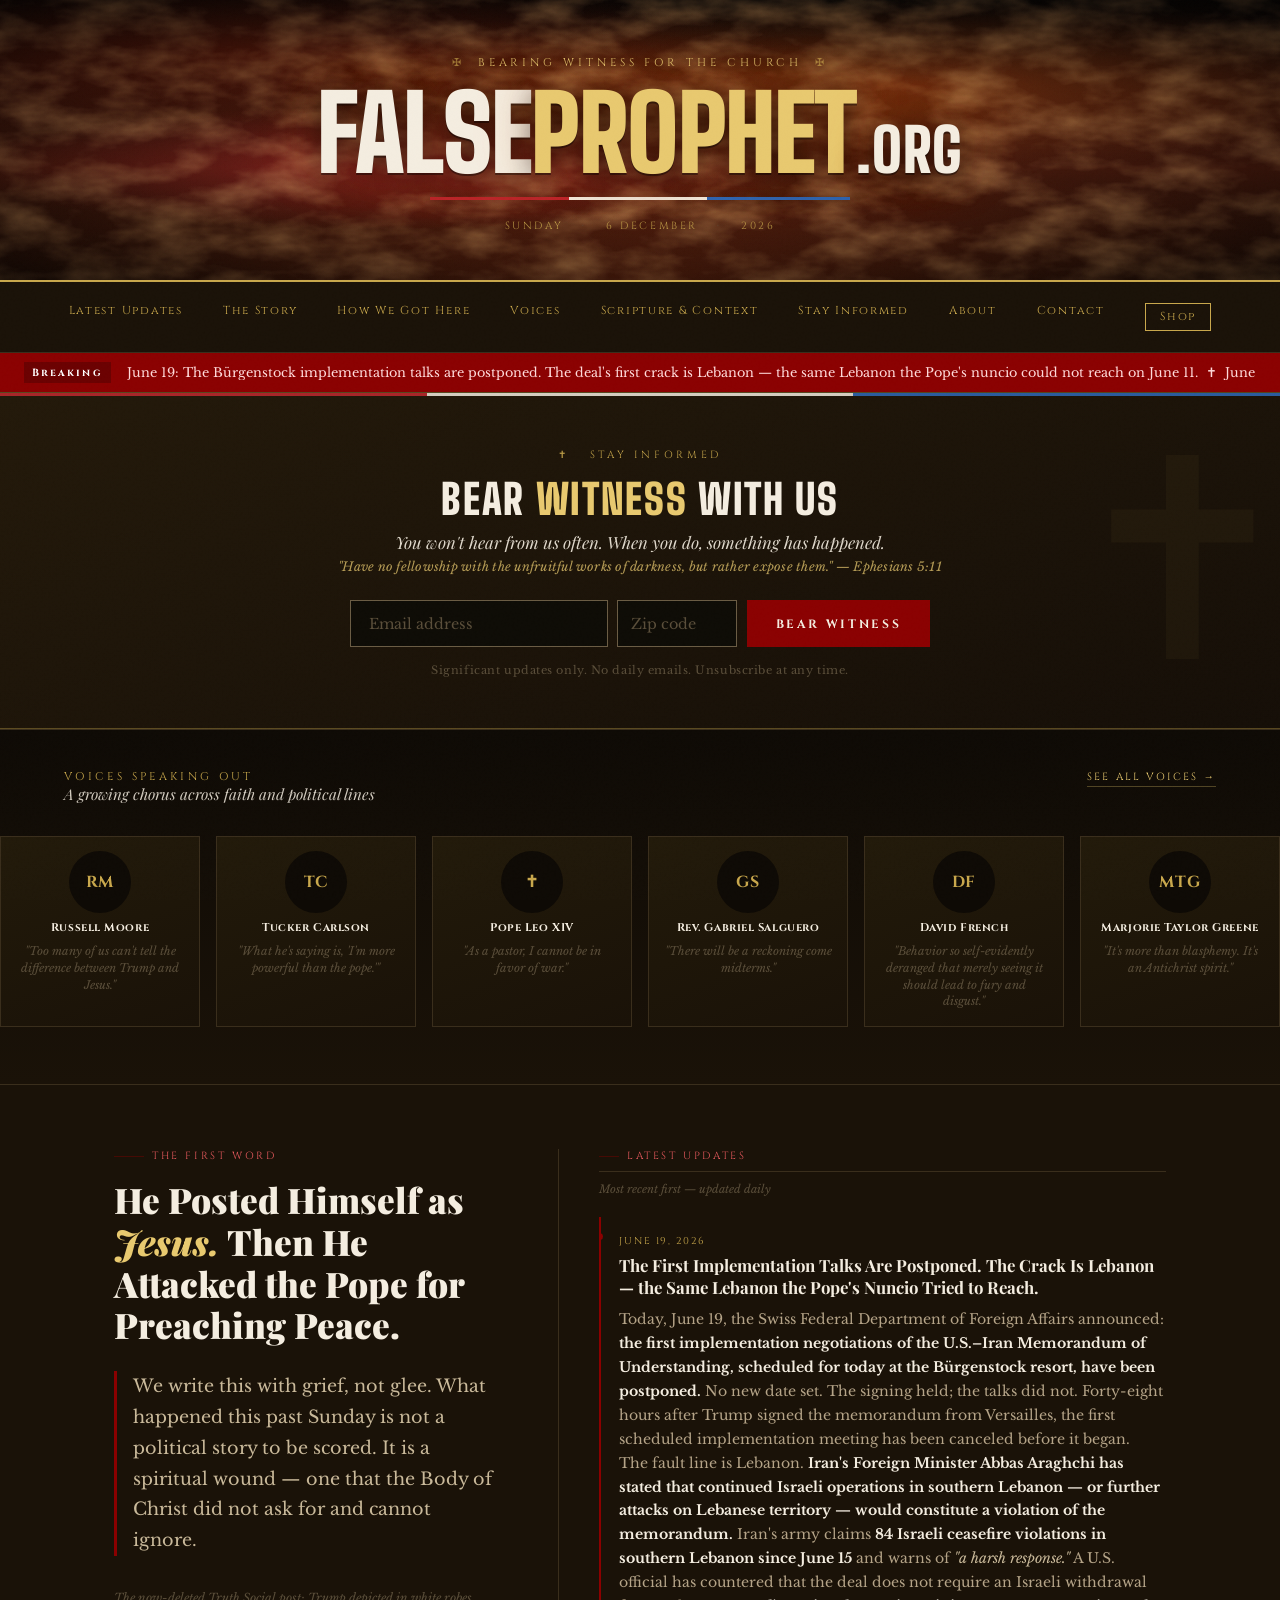
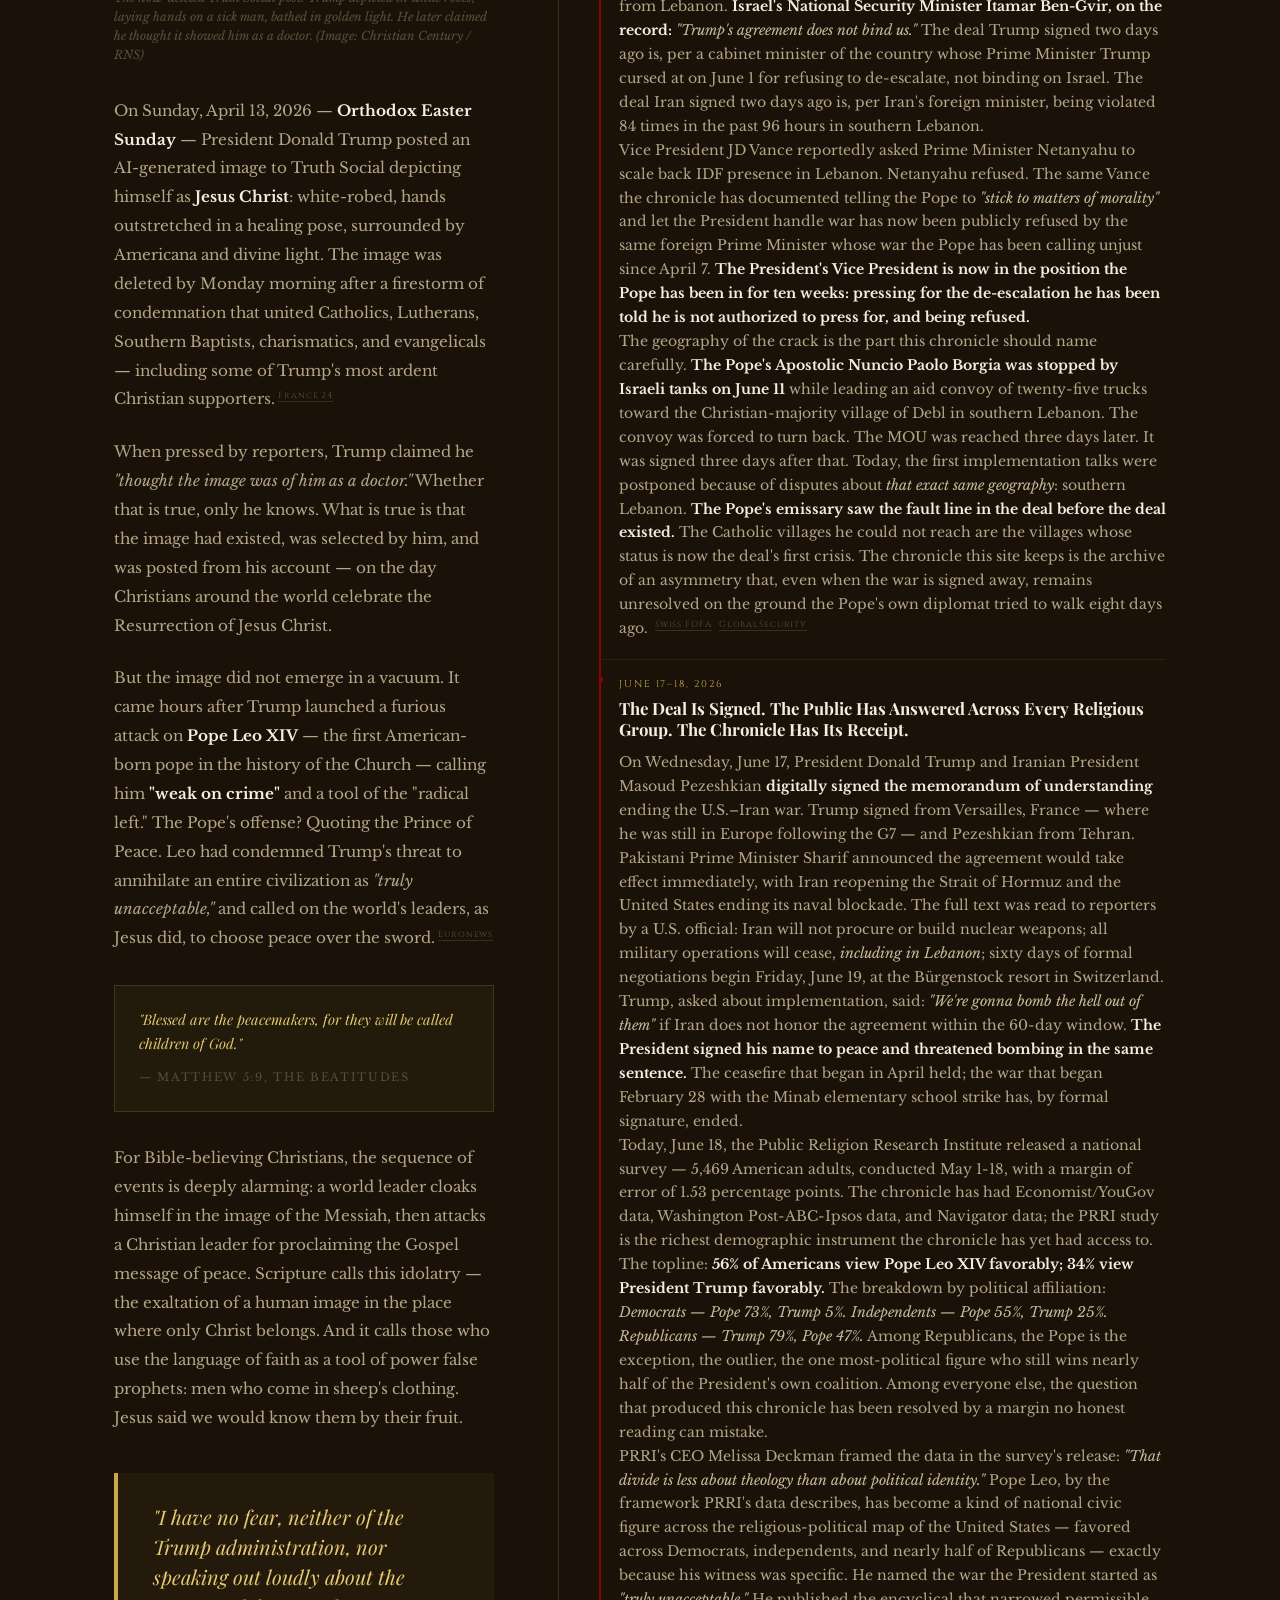
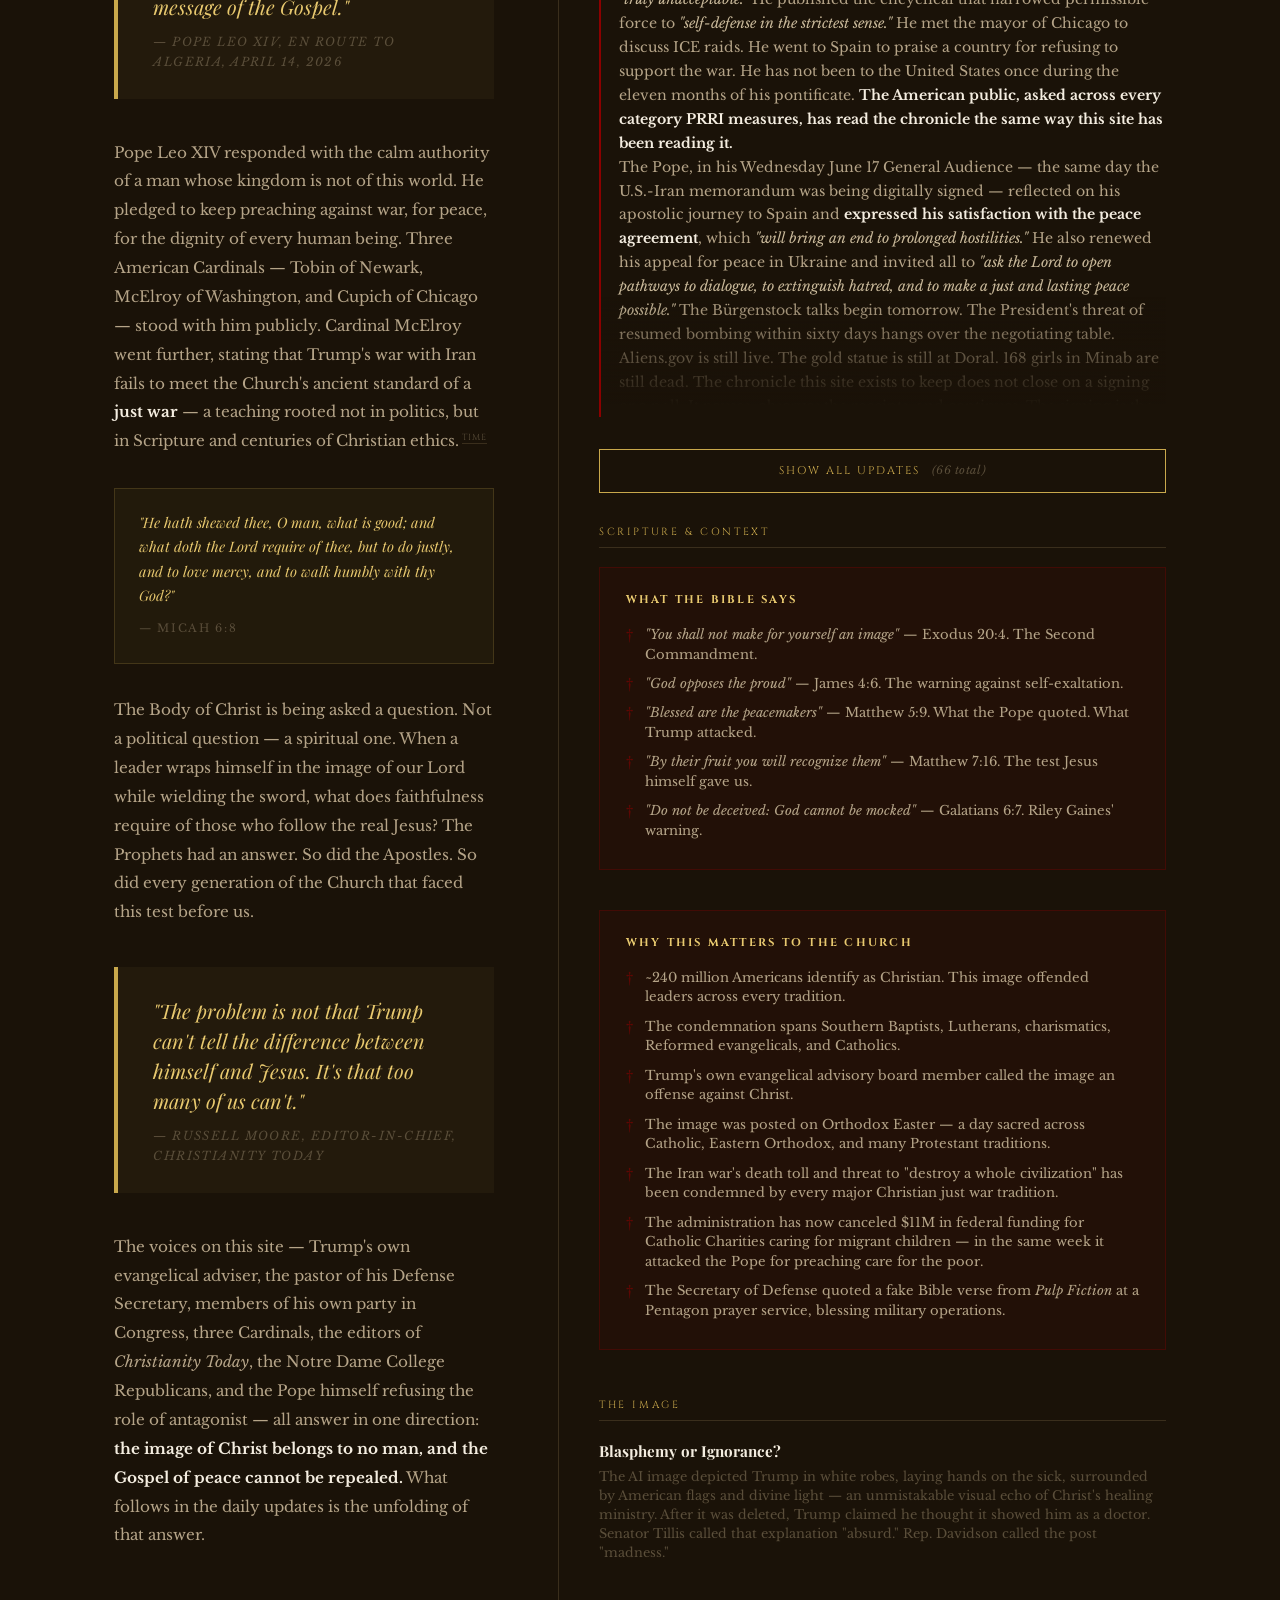
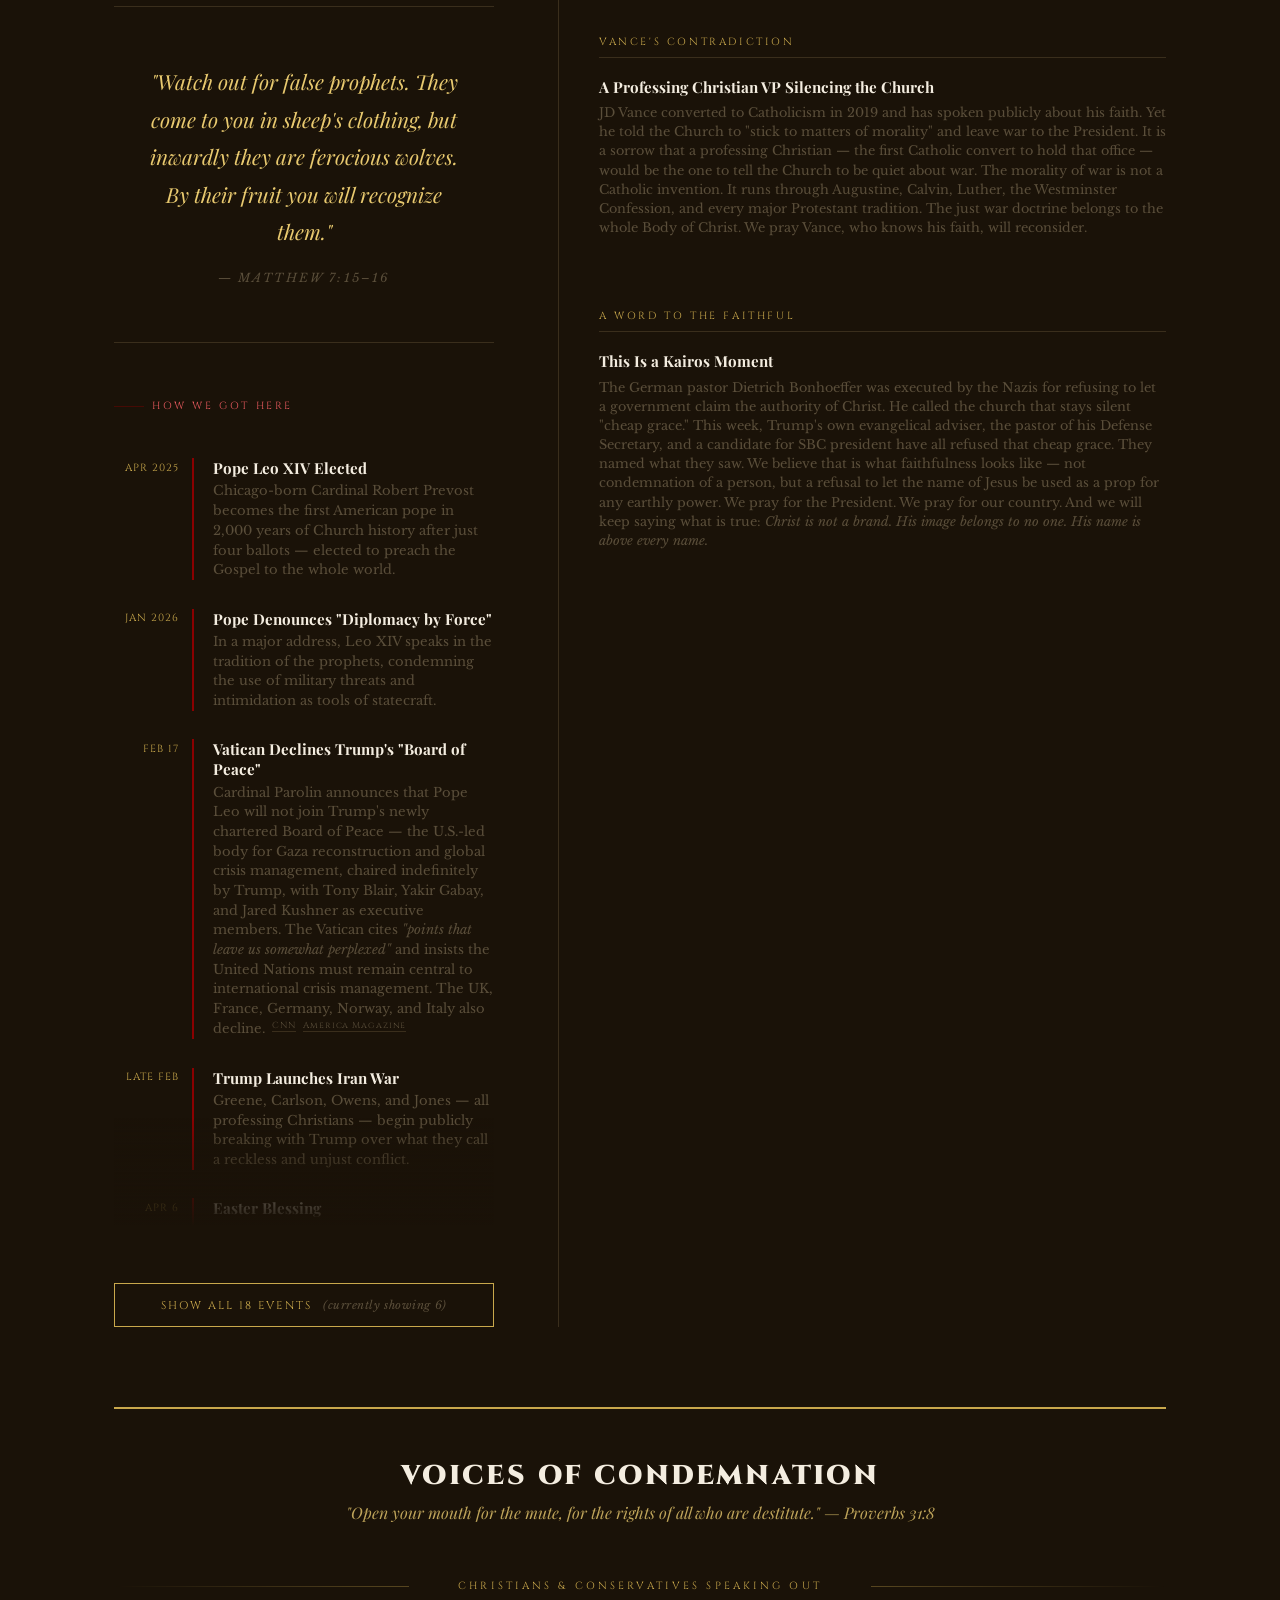
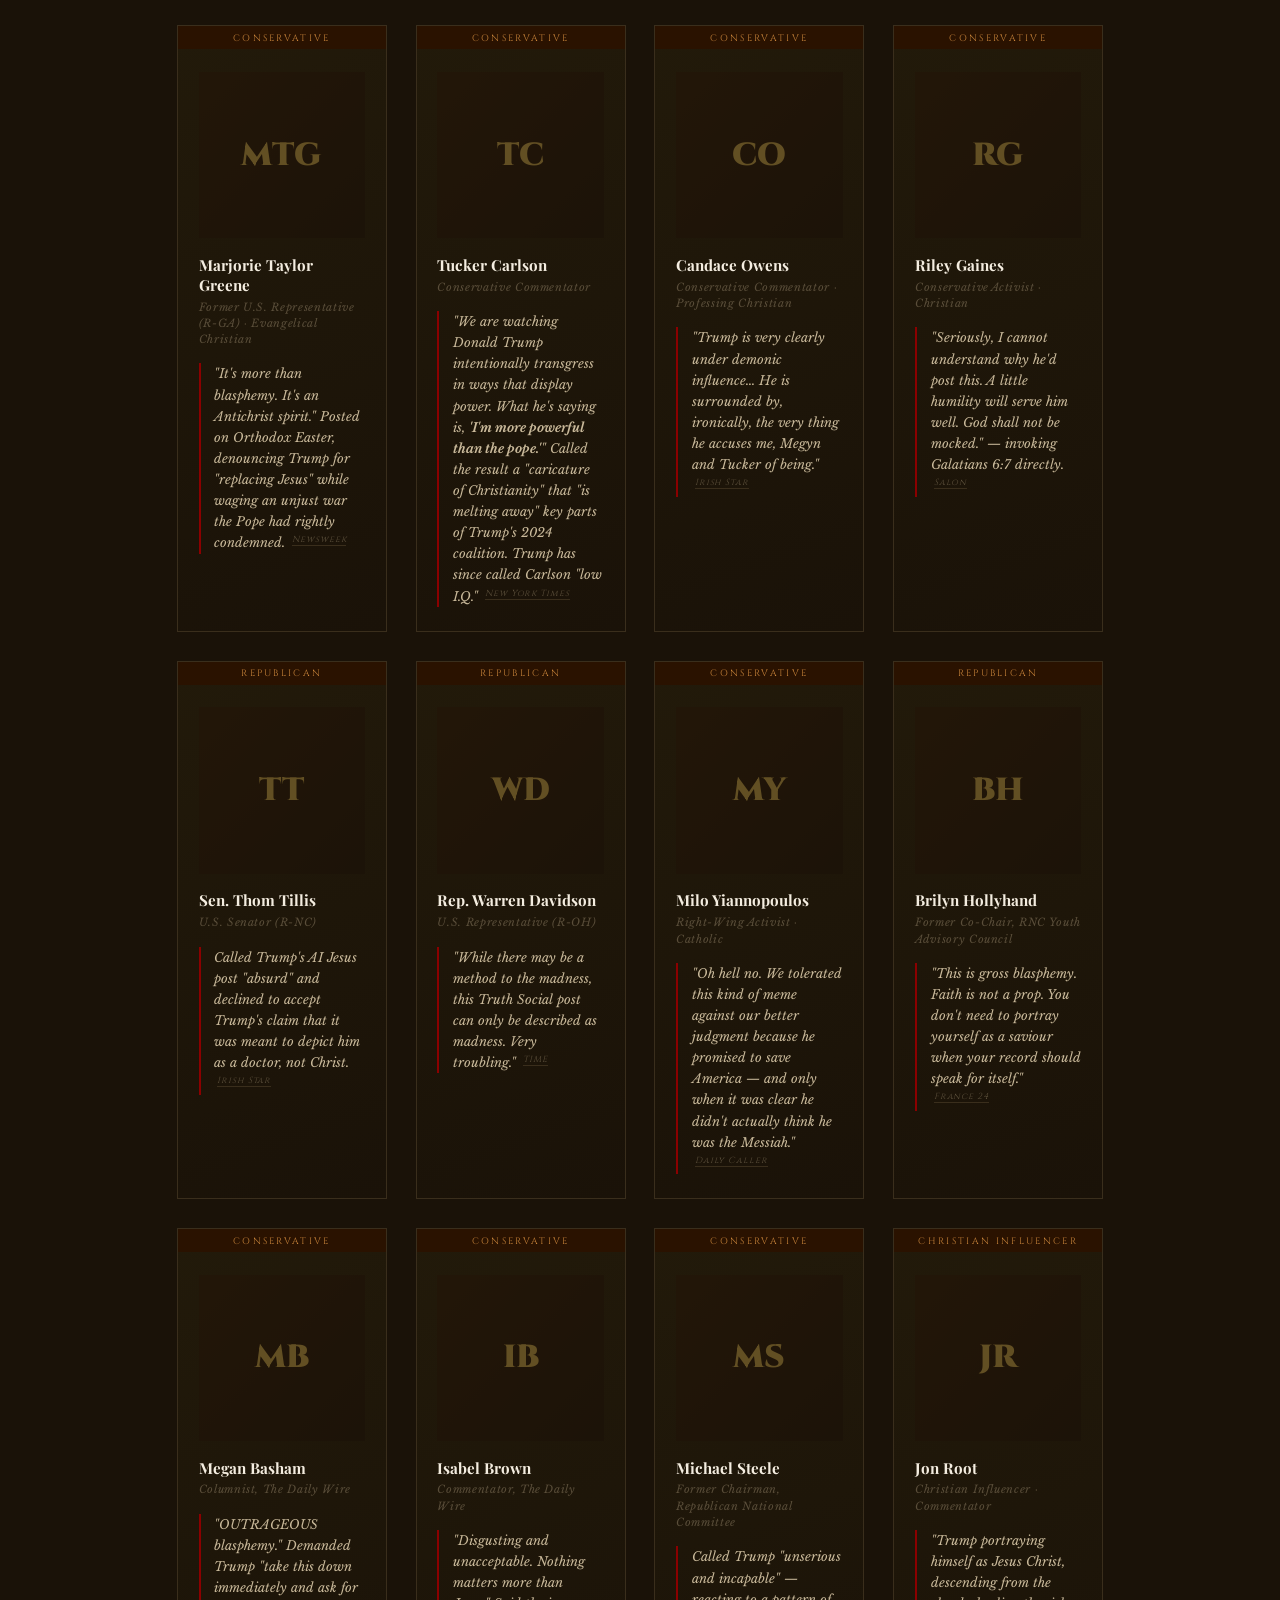
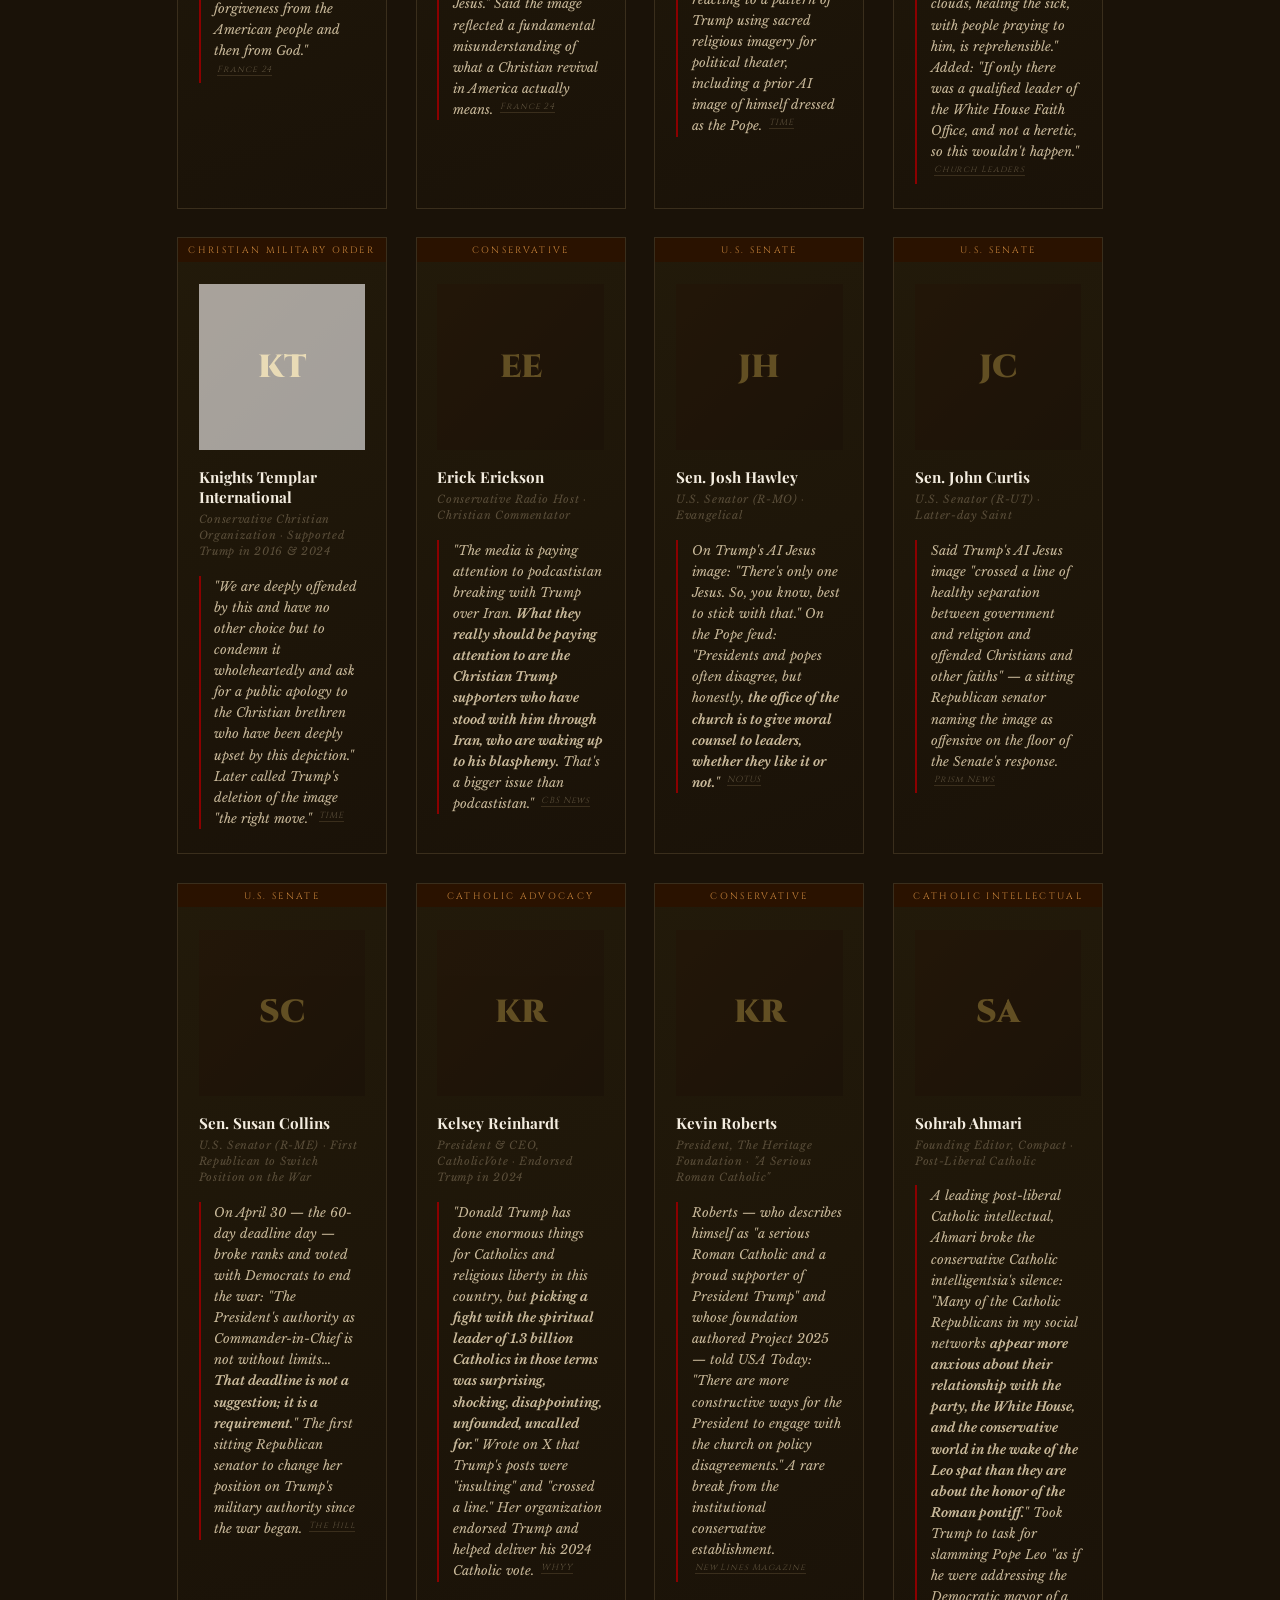
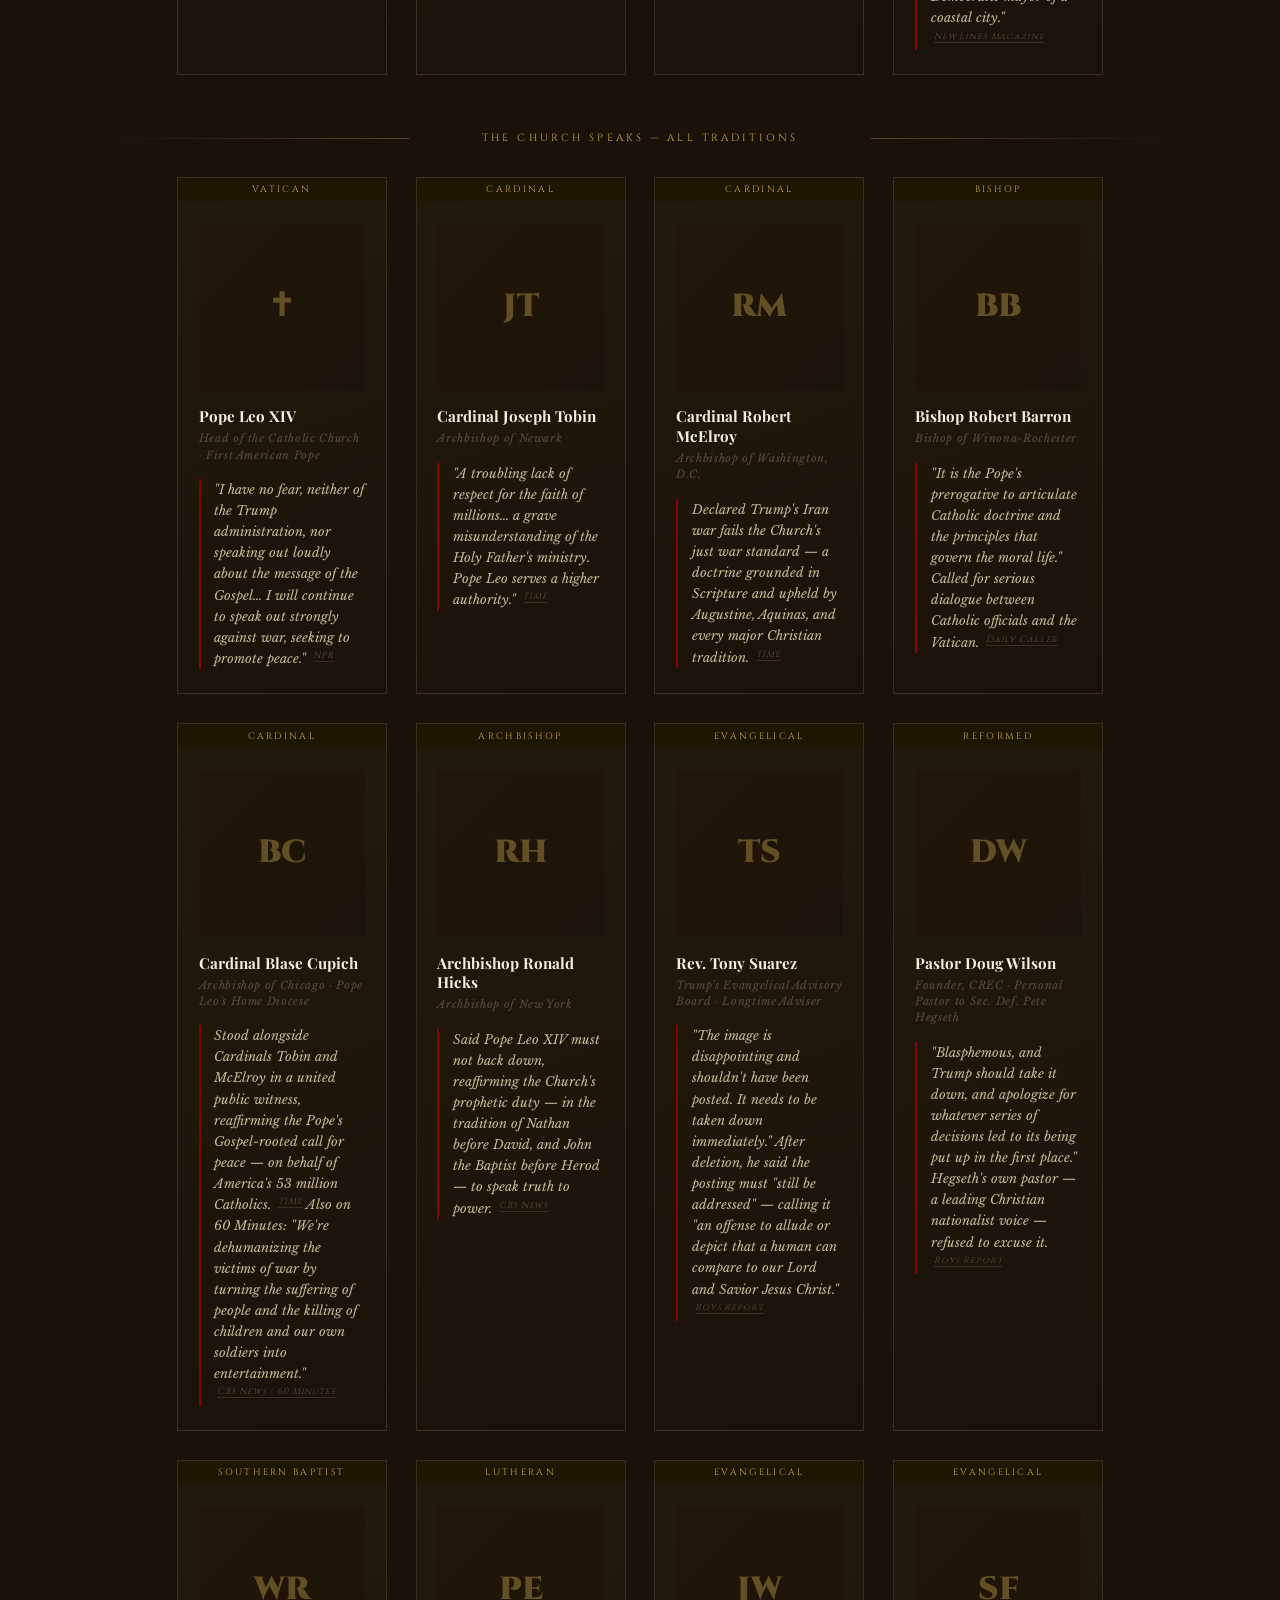
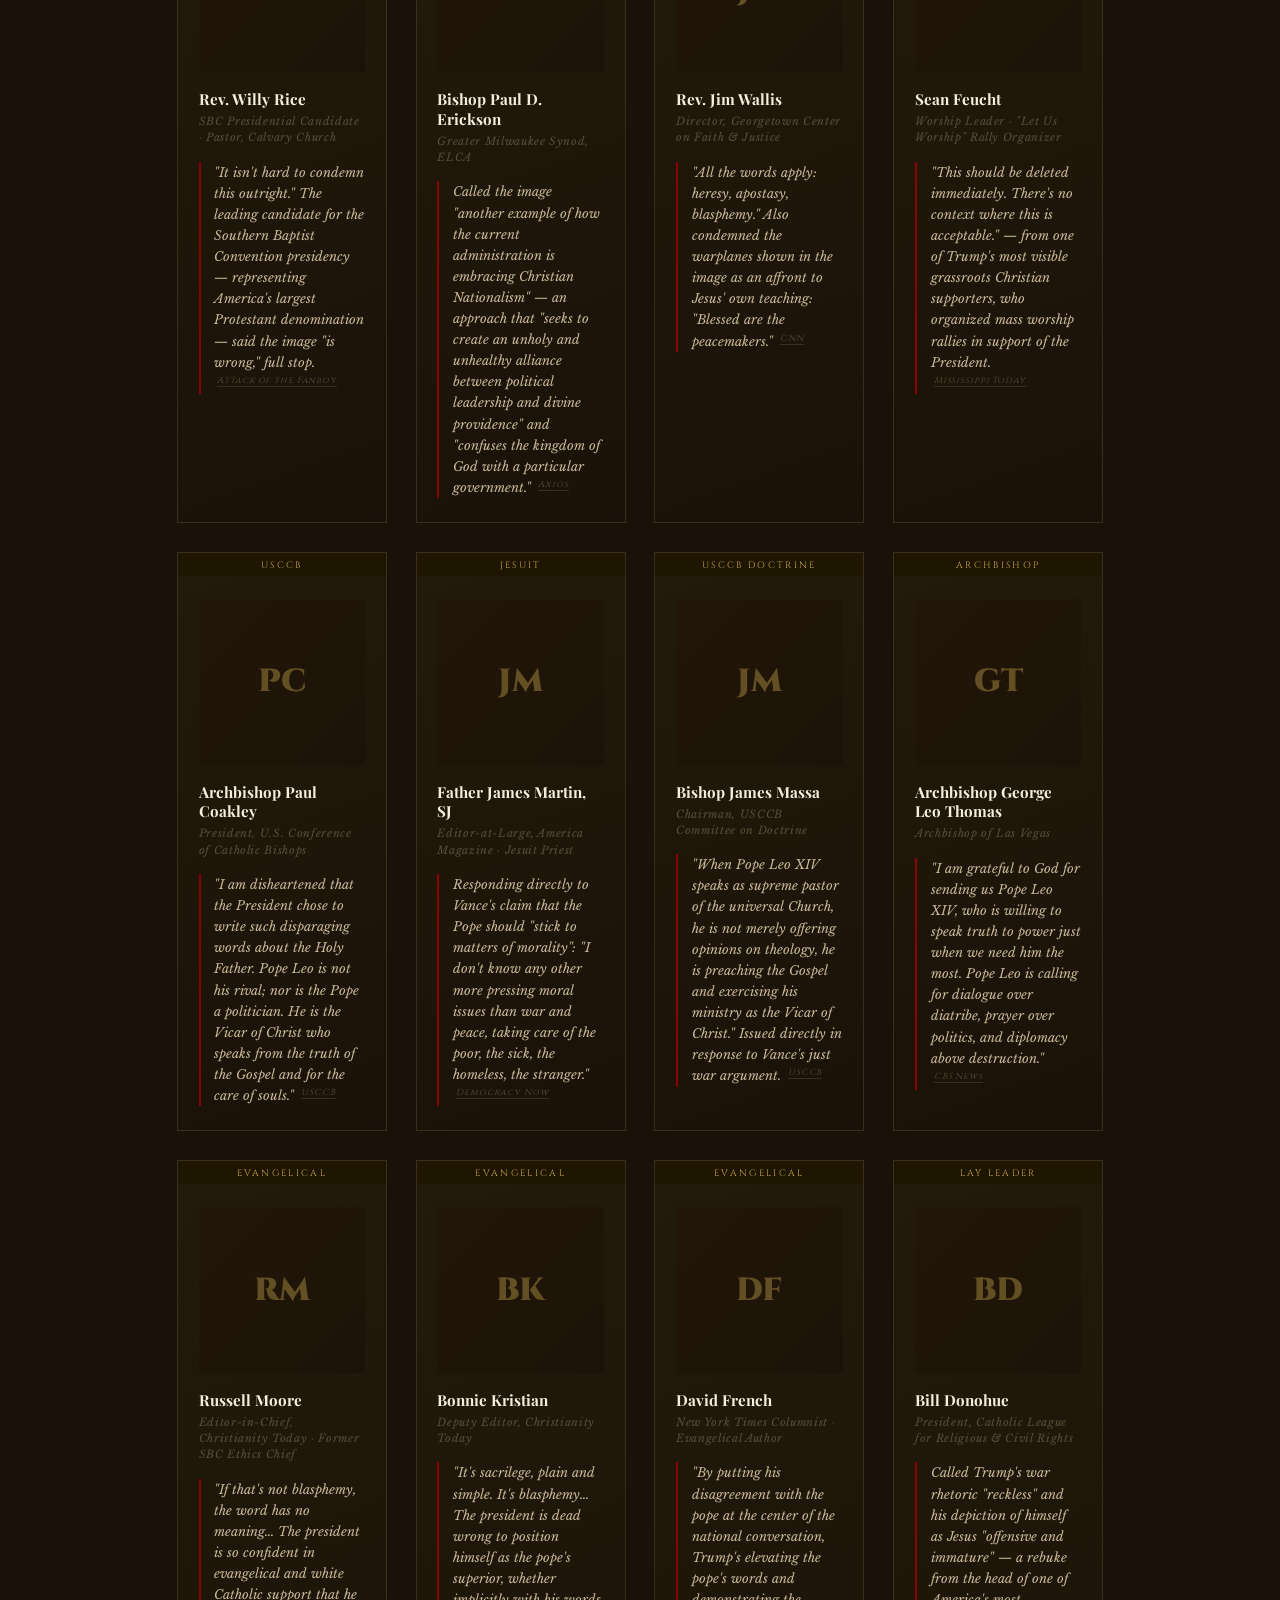
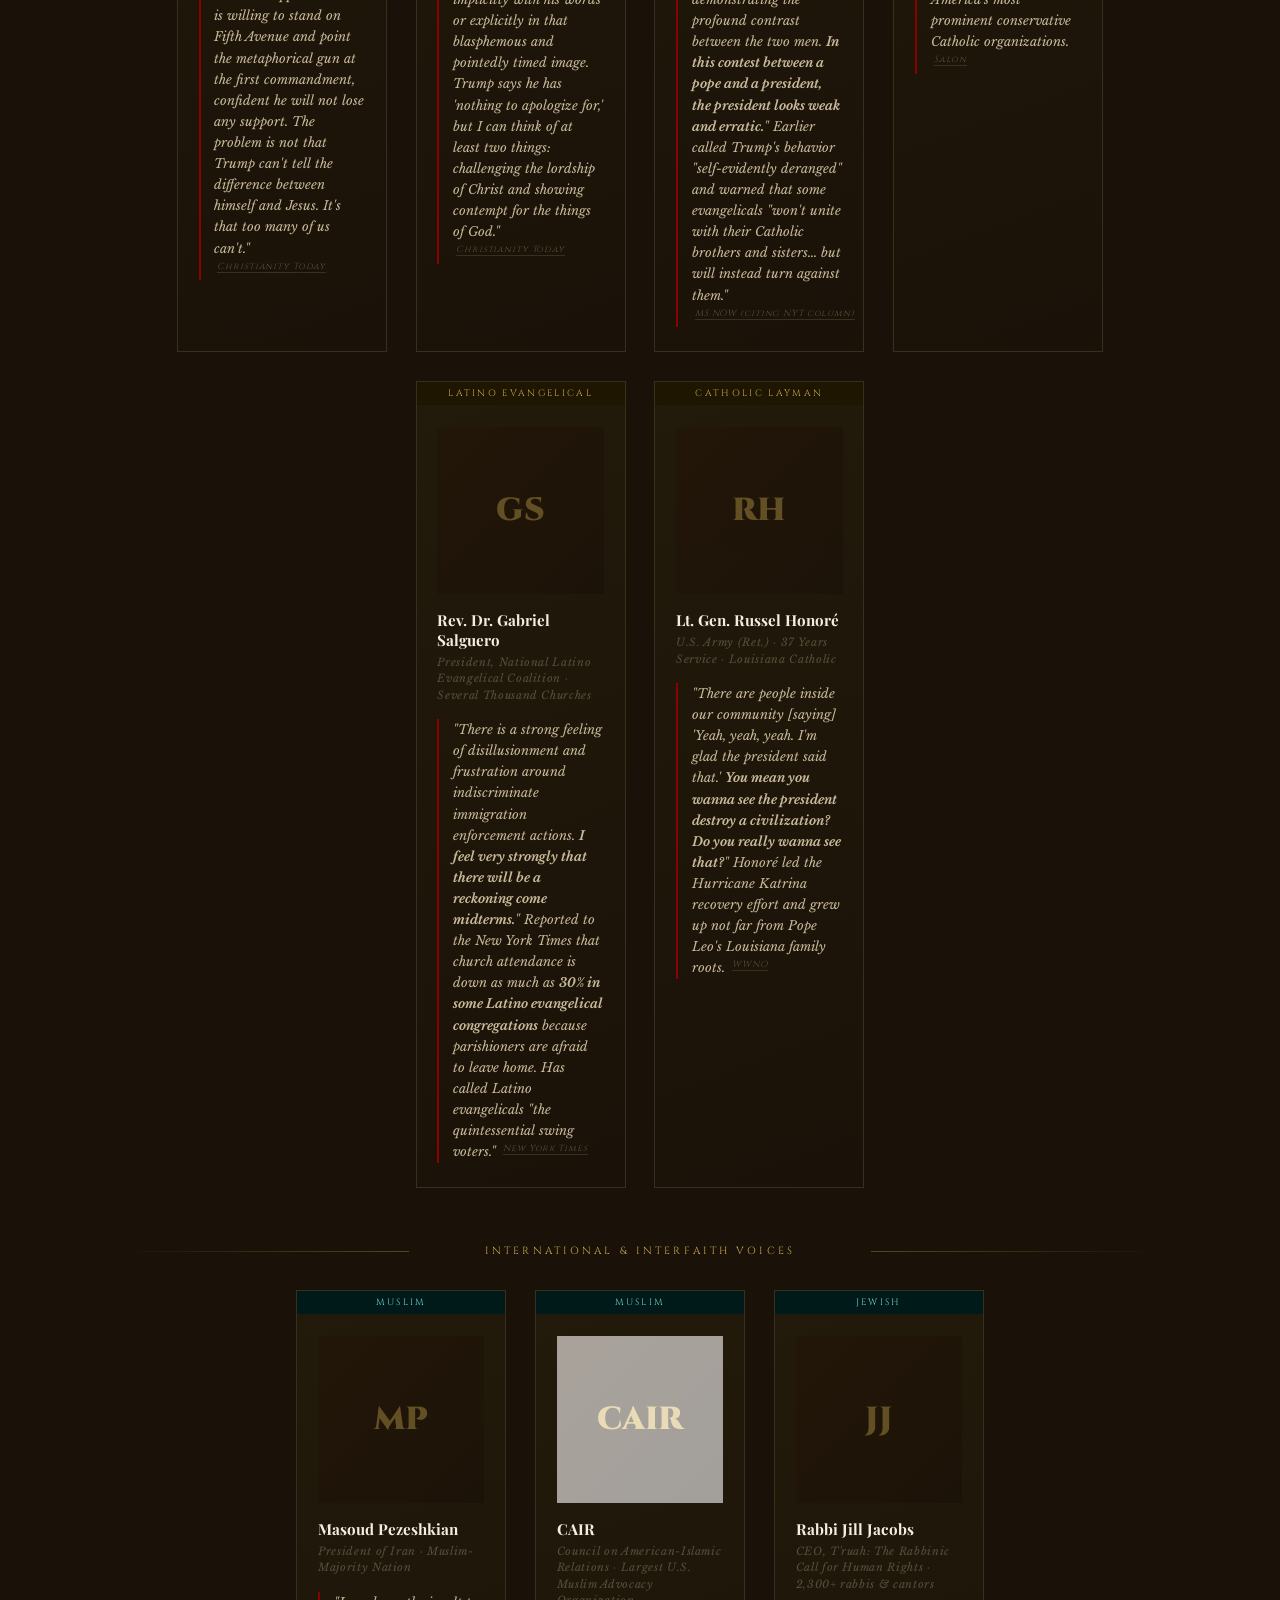
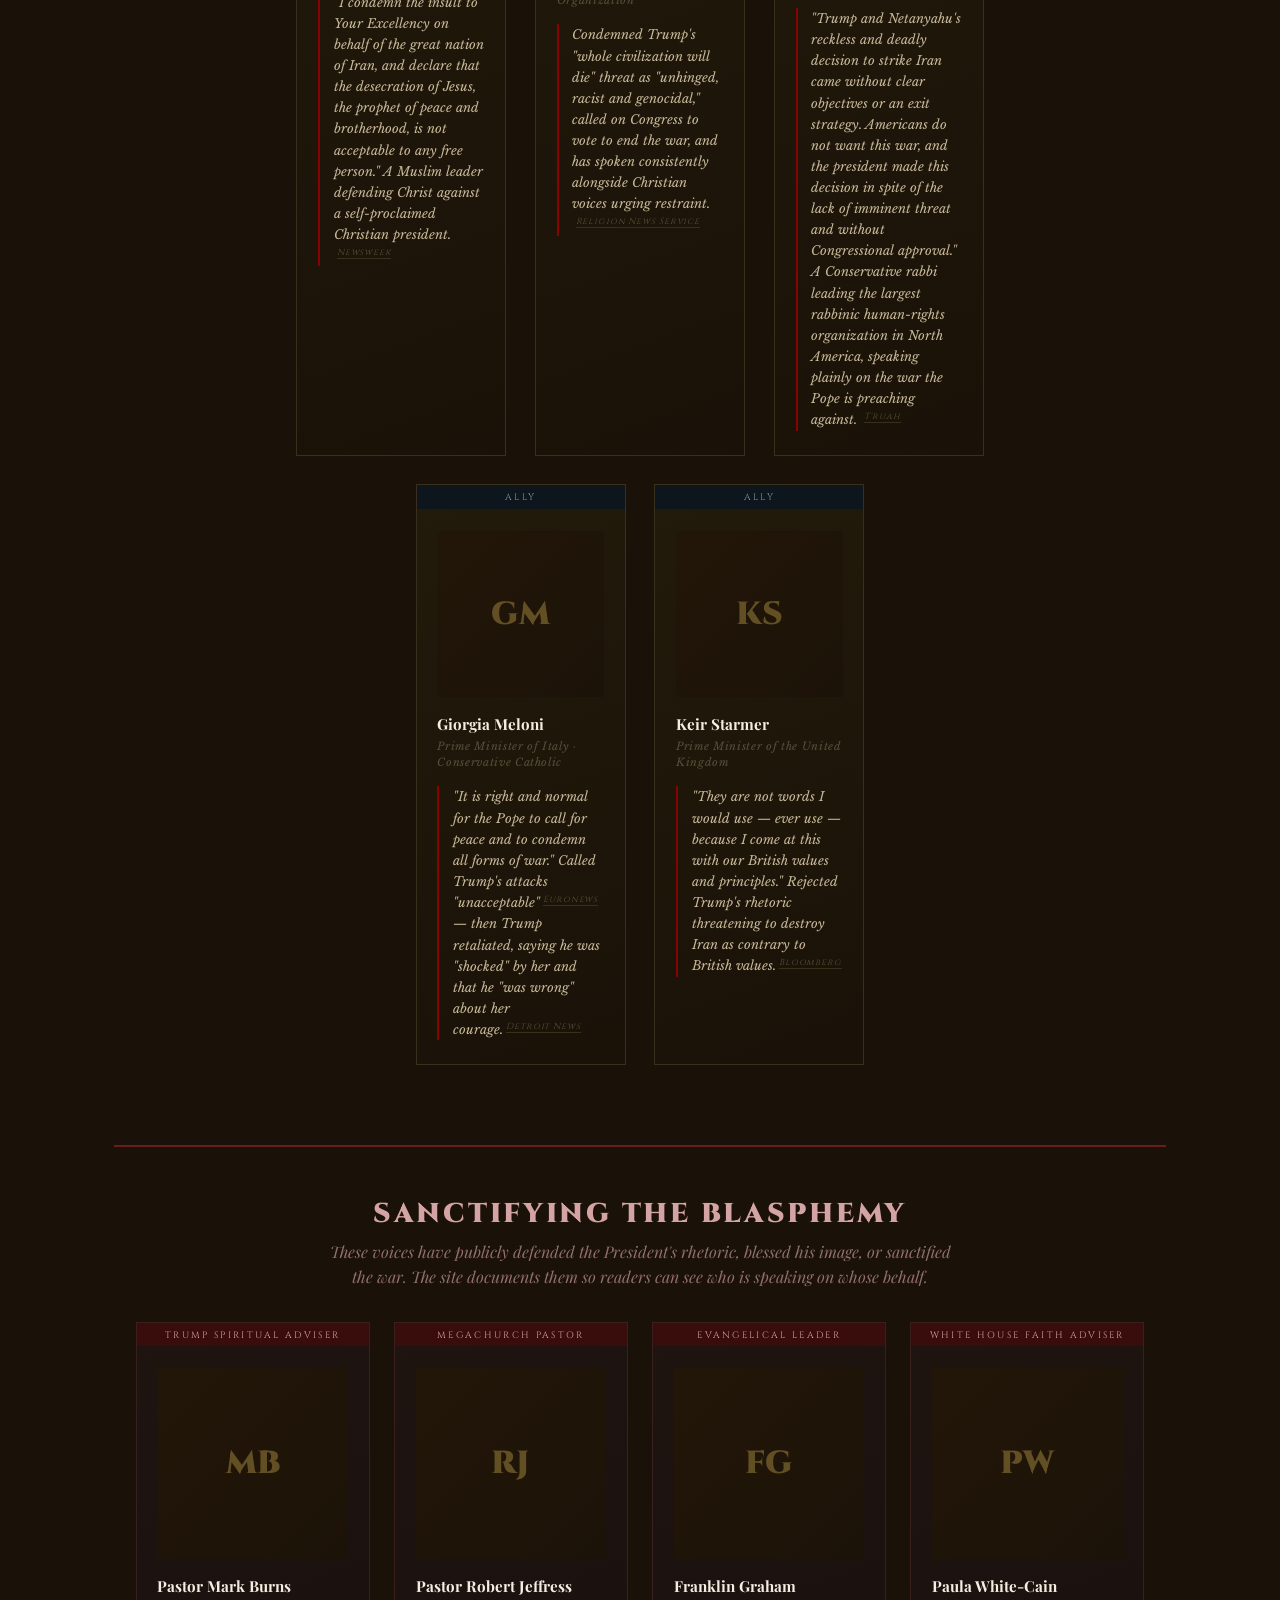
==== index.html @ 5fad8ec0 "Update site content (index.html)" ====
<!DOCTYPE html>
<!-- Build: 2026-04-30 (sync-test) -->
<html lang="en">
<head>
  <meta charset="UTF-8" />
  <meta name="viewport" content="width=device-width, initial-scale=1.0" />
  <link rel="icon" type="image/svg+xml" href="/favicon.svg" />
  <link rel="alternate icon" type="image/png" href="/favicon.png" />
  <link rel="apple-touch-icon" href="/apple-touch-icon.png" />
  <title>FalseProphet.org — Bearing Witness for the Church</title>
  <link rel="preconnect" href="https://fonts.googleapis.com">
  <link href="https://fonts.googleapis.com/css2?family=Big+Shoulders+Display:wght@700;800;900&family=Playfair+Display:ital,wght@0,700;0,900;1,700&family=Libre+Baskerville:ital,wght@0,400;0,700;1,400&family=Cinzel:wght@700;900&display=swap" rel="stylesheet">
  <style>
    :root { --crimson:#8B0000;--gold:#C9A84C;--gold-light:#e8c96f;--parchment:#f4ede0;--ink:#1a1208;--smoke:#5a4e3a;--patriot-red:#c1272d;--patriot-blue:#2d68b8; }
    *,*::before,*::after{box-sizing:border-box;margin:0;padding:0;}
    html{scroll-behavior:smooth;}
    body{background-color:var(--ink);color:var(--parchment);font-family:'Libre Baskerville',Georgia,serif;overflow-x:hidden;}
    body::before{content:'';position:fixed;inset:0;background-image:url("data:image/svg+xml,%3Csvg viewBox='0 0 512 512' xmlns='http://www.w3.org/2000/svg'%3E%3Cfilter id='n'%3E%3CfeTurbulence type='fractalNoise' baseFrequency='0.75' numOctaves='4' stitchTiles='stitch'/%3E%3C/filter%3E%3Crect width='100%25' height='100%25' filter='url(%23n)' opacity='0.04'/%3E%3C/svg%3E");pointer-events:none;z-index:1000;opacity:.4;}
    /* ── HERO ──────────────────────────────────────────────────── */
    .hero{position:relative;min-height:280px;overflow:hidden;border-bottom:2px solid var(--gold);background:#0a0604;}
    .hero-sky{position:absolute;inset:0;background:radial-gradient(ellipse 80% 50% at 70% 30%,rgba(255,107,26,.35) 0%,transparent 60%),radial-gradient(ellipse 60% 40% at 30% 60%,rgba(193,39,45,.5) 0%,transparent 55%),radial-gradient(ellipse 90% 60% at 50% 100%,rgba(255,80,30,.25) 0%,transparent 70%),radial-gradient(ellipse 70% 50% at 20% 20%,rgba(120,30,10,.6) 0%,transparent 60%),linear-gradient(180deg,#0a0604 0%,#2a0f08 30%,#4a1a0c 60%,#1a0d05 100%);}
    .hero-sky::before{content:'';position:absolute;inset:0;background-image:url("data:image/svg+xml,%3Csvg viewBox='0 0 2400 1200' preserveAspectRatio='xMidYMid slice' xmlns='http://www.w3.org/2000/svg'%3E%3Cfilter id='clouds' x='0' y='0' width='100%25' height='100%25'%3E%3CfeTurbulence type='fractalNoise' baseFrequency='0.008 0.018' numOctaves='4' seed='3' stitchTiles='stitch'/%3E%3CfeColorMatrix values='0 0 0 0 0.95 0 0 0 0 0.45 0 0 0 0 0.15 0 0 0 1.6 -0.6'/%3E%3C/filter%3E%3Crect width='100%25' height='100%25' filter='url(%23clouds)' /%3E%3C/svg%3E");background-size:cover;background-position:center;background-repeat:no-repeat;opacity:.55;mix-blend-mode:screen;}
    .hero-sky::after{content:'';position:absolute;inset:0;background-image:url("data:image/svg+xml,%3Csvg viewBox='0 0 512 512' xmlns='http://www.w3.org/2000/svg'%3E%3Cfilter id='n'%3E%3CfeTurbulence type='fractalNoise' baseFrequency='0.85' numOctaves='4' stitchTiles='stitch'/%3E%3C/filter%3E%3Crect width='100%25' height='100%25' filter='url(%23n)' opacity='0.06'/%3E%3C/svg%3E");pointer-events:none;opacity:.5;mix-blend-mode:overlay;}
    .hero-vignette{position:absolute;inset:0;background:radial-gradient(ellipse at center,transparent 30%,rgba(0,0,0,.6) 100%);pointer-events:none;}
    .hero-inner{position:relative;max-width:900px;margin:0 auto;padding:2.5rem 2rem 2rem;display:flex;flex-direction:column;align-items:center;text-align:center;min-height:280px;justify-content:center;}
    @media(max-width:820px){.hero-inner{padding:2rem 1.5rem 1.6rem;}}
    .hero-mark{position:relative;z-index:2;}
    .hero-eyebrow{font-family:'Cinzel',serif;font-size:.7rem;letter-spacing:.35em;text-transform:uppercase;color:var(--gold-light);margin-bottom:1rem;opacity:.9;text-shadow:0 2px 8px rgba(0,0,0,.6);}
    .hero-eyebrow::before,.hero-eyebrow::after{content:'✠';color:var(--gold);margin:0 .8rem;opacity:.7;}
    .wordmark{font-family:'Big Shoulders Display','Impact',sans-serif;font-weight:900;font-size:clamp(3rem,9vw,6.5rem);line-height:.92;letter-spacing:-.015em;text-transform:uppercase;text-shadow:0 2px 0 rgba(0,0,0,.4),0 4px 30px rgba(0,0,0,.7),0 0 60px rgba(255,107,26,.3);}
    .wordmark .false{color:var(--parchment);}
    .wordmark .prophet{color:var(--gold-light);}
    .wordmark .org{color:var(--parchment);font-size:.58em;letter-spacing:.01em;}
    .wordmark-rule{width:100%;max-width:420px;height:3px;background:linear-gradient(90deg,var(--patriot-red) 0%,var(--patriot-red) 33%,var(--parchment) 33%,var(--parchment) 66%,var(--patriot-blue) 66%,var(--patriot-blue) 100%);margin:1rem auto 1.2rem;box-shadow:0 2px 12px rgba(0,0,0,.4);}
    .hero-tagline{font-family:'Playfair Display',serif;font-style:italic;font-size:clamp(1rem,2vw,1.25rem);color:var(--gold-light);max-width:28rem;line-height:1.5;text-shadow:0 2px 8px rgba(0,0,0,.7);}
    .hero-meta{display:flex;align-items:center;justify-content:center;gap:1.2rem;margin-top:.4rem;font-family:'Cinzel',serif;font-size:.65rem;letter-spacing:.25em;text-transform:uppercase;color:var(--gold);opacity:.85;}
    .hero-meta span{color:var(--smoke);}
    .hero-image{position:relative;z-index:1;aspect-ratio:4/3;overflow:hidden;border:2px solid rgba(201,168,76,.4);box-shadow:0 20px 60px rgba(0,0,0,.6),0 0 80px rgba(255,107,26,.2),inset 0 0 40px rgba(0,0,0,.4);filter:contrast(1.05) saturate(1.05);}
    .hero-image img{width:100%;height:100%;object-fit:cover;display:block;}
    .hero-image-tag{position:absolute;top:-12px;left:-12px;background:var(--patriot-red);color:var(--parchment);font-family:'Cinzel',serif;font-size:.55rem;letter-spacing:.25em;text-transform:uppercase;padding:.4rem .8rem;font-weight:900;box-shadow:0 4px 12px rgba(0,0,0,.5);transform:rotate(-2deg);z-index:3;}
    .hero-image-caption{position:absolute;bottom:0;left:0;right:0;padding:1rem .9rem .8rem;background:linear-gradient(180deg,transparent 0%,rgba(0,0,0,.85) 60%);font-family:'Playfair Display',serif;font-style:italic;font-size:.72rem;color:var(--parchment);line-height:1.5;}
    .hero-attribution{position:relative;z-index:2;text-align:center;padding:.9rem 2rem;background:linear-gradient(180deg,transparent 0%,rgba(0,0,0,.5) 100%);font-family:'Cinzel',serif;font-size:.6rem;letter-spacing:.3em;text-transform:uppercase;color:var(--gold);border-top:1px solid rgba(201,168,76,.2);}
    .hero-attribution span{color:var(--parchment);font-weight:700;}
    nav{display:flex;justify-content:center;gap:2.5rem;flex-wrap:wrap;padding:1.3rem 2rem;border-bottom:1px solid #3a2e1c;font-family:'Cinzel',serif;font-size:.72rem;letter-spacing:.15em;}
    nav a{color:var(--gold);text-decoration:none;transition:color .2s;}
    nav a.nav-shop{border:1px solid var(--gold);padding:.35rem .9rem;transition:background .25s,color .25s;}
    nav a.nav-shop:hover{background:var(--gold);color:var(--ink);}
    nav a:hover{color:var(--parchment);}
    .breaking{background:var(--crimson);padding:.6rem 1.5rem;display:flex;align-items:center;gap:1rem;}
    .breaking-label{font-family:'Cinzel',serif;font-size:.65rem;font-weight:700;letter-spacing:.2em;color:#fff;white-space:nowrap;background:#6b0000;padding:.2rem .5rem;flex-shrink:0;position:relative;z-index:2;}
    .breaking-clip{flex:1;overflow:hidden;}
    .breaking-ticker{font-size:.8rem;color:#ffdada;animation:ticker 60s linear infinite;white-space:nowrap;display:block;}
    @keyframes ticker{0%{transform:translateX(100%);}100%{transform:translateX(-100%);}}
    main{max-width:1100px;margin:0 auto;padding:4rem 1.5rem;}
    .grid{display:grid;grid-template-columns:1fr 1.6fr;gap:4rem;}
    @media(max-width:720px){
      .grid{grid-template-columns:1fr;gap:2.4rem;}
      /* Mobile: updates appear FIRST, article second */
      .grid > article{order:2;}
      .grid > aside{order:1;}
      /* "Read the first word" link only on mobile */
      .mobile-jump-to-article{display:flex;}
    }
    .mobile-jump-to-article{display:none;align-items:center;justify-content:space-between;gap:1rem;margin:0 0 1.6rem;padding:.85rem 1.1rem;background:transparent;border:1px solid rgba(201,168,76,.4);color:var(--gold-light);font-family:'Cinzel',serif;font-size:.65rem;letter-spacing:.18em;text-transform:uppercase;text-decoration:none;transition:border-color .25s,background .25s;}
    .mobile-jump-to-article:hover,.mobile-jump-to-article:active{border-color:var(--gold);background:rgba(201,168,76,.08);}
    .mobile-jump-to-article .arrow{font-family:'Libre Baskerville',serif;font-size:.85rem;}
    .lead-label{font-family:'Cinzel',serif;font-size:.65rem;letter-spacing:.25em;text-transform:uppercase;color:#e85a5e;margin-bottom:1rem;display:flex;align-items:center;gap:.5rem;}
    .lead-label::before{content:'';flex:0 0 30px;height:1px;background:var(--crimson);opacity:.4;}
    .lead-headline{font-family:'Playfair Display',serif;font-size:clamp(1.6rem,3.2vw,2.2rem);font-weight:900;line-height:1.18;color:var(--parchment);margin-bottom:1.6rem;}
    .lead-headline em{color:var(--gold-light);font-style:italic;}
    .lead-dek{font-size:1.1rem;line-height:1.75;color:#c9b99a;margin-bottom:2rem;border-left:3px solid var(--crimson);padding-left:1rem;}
    .lead-body{font-size:.95rem;line-height:1.9;color:#b5a488;}
    .lead-body p{margin-bottom:1.5rem;}
    .lead-body strong{color:var(--parchment);font-weight:700;}
    .pull-quote{margin:2.5rem 0;padding:1.8rem 1.8rem 1.8rem 2.2rem;border-left:4px solid var(--gold);background:rgba(201,168,76,.05);}
    .pull-quote p{font-family:'Playfair Display',serif;font-style:italic;font-size:1.25rem;color:var(--gold-light);line-height:1.5;margin:0 0 .5rem;}
    .pull-quote cite{font-size:.75rem;letter-spacing:.12em;text-transform:uppercase;color:var(--smoke);}

    /* ARTICLE IMAGE */
    .article-img-wrap{margin-bottom:.75rem;}
    .article-img-wrap img{width:100%;display:block;border:1px solid #3a2e1c;filter:sepia(15%) contrast(1.05);}
    .img-caption{font-size:.75rem;color:var(--smoke);font-style:italic;margin-bottom:2rem;margin-top:.5rem;line-height:1.6;}

    .timeline{margin:2.8rem 0;}
    .timeline-item{display:grid;grid-template-columns:80px 1fr;gap:1.2rem;margin-bottom:1.8rem;}

    /* ── COLLAPSIBLE TIMELINE ── */
    .timeline-wrapper{position:relative;}
    .timeline.is-collapsed{max-height:780px;overflow:hidden;position:relative;}
    .timeline.is-collapsed::after{content:'';position:absolute;bottom:0;left:0;right:0;height:120px;background:linear-gradient(to bottom,transparent,var(--ink) 90%);pointer-events:none;}
    .timeline-toggle{display:block;width:100%;margin:1rem 0 0;padding:.85rem 1rem;background:transparent;border:1px solid var(--gold);color:var(--gold);font-family:'Cinzel',serif;font-size:.7rem;letter-spacing:.18em;text-transform:uppercase;cursor:pointer;transition:background .25s,color .25s;}
    .timeline-toggle:hover{background:var(--gold);color:var(--ink);}
    .timeline-toggle .toggle-count{font-style:italic;text-transform:none;letter-spacing:.05em;color:var(--smoke);font-family:'Libre Baskerville',serif;font-size:.7rem;margin-left:.4rem;}
    .timeline-toggle:hover .toggle-count{color:var(--ink);}
    @media(max-width:600px){.timeline-toggle{min-height:48px;padding:.95rem 1rem;}}
    .timeline-date{font-family:'Cinzel',serif;font-size:.65rem;letter-spacing:.1em;text-transform:uppercase;color:var(--gold);text-align:right;border-right:2px solid var(--crimson);padding-right:.8rem;padding-top:.15rem;}
    .timeline-content h4{font-family:'Playfair Display',serif;font-size:.95rem;font-weight:700;color:var(--parchment);margin-bottom:.2rem;}
    .timeline-content p{font-size:.82rem;color:var(--smoke);line-height:1.5;}

    /* SCRIPTURE BLOCKS */
    .scripture{text-align:center;padding:3.5rem 2rem;border-top:1px solid #3a2e1c;border-bottom:1px solid #3a2e1c;margin:3.5rem 0;}
    .scripture blockquote{font-family:'Playfair Display',serif;font-style:italic;font-size:clamp(1rem,2vw,1.3rem);color:var(--gold-light);line-height:1.8;max-width:600px;margin:0 auto 1rem;}
    .scripture cite{font-size:.75rem;letter-spacing:.18em;text-transform:uppercase;color:var(--smoke);}
    .scripture-inline{background:rgba(201,168,76,.05);border:1px solid rgba(201,168,76,.2);padding:1.3rem 1.5rem;margin:2rem 0;}
    .scripture-inline p{font-family:'Playfair Display',serif;font-style:italic;color:var(--gold-light);font-size:.9rem;line-height:1.7;margin:0 0 .35rem;}
    .scripture-inline span{font-size:.7rem;letter-spacing:.15em;text-transform:uppercase;color:var(--smoke);}

    .sidebar{border-left:1px solid #3a2e1c;padding-left:2.5rem;}
    .sidebar-section{margin-bottom:3rem;}
    .sidebar-title{font-family:'Cinzel',serif;font-size:.65rem;letter-spacing:.25em;text-transform:uppercase;color:var(--gold);margin-bottom:1.2rem;padding-bottom:.5rem;border-bottom:1px solid #3a2e1c;}
    .sidebar-item{margin-bottom:1.5rem;padding-bottom:1.5rem;border-bottom:1px solid #2a2010;}
    .sidebar-item:last-child{border-bottom:none;}
    .sidebar-item h4{font-family:'Playfair Display',serif;font-size:.95rem;font-weight:700;color:var(--parchment);line-height:1.4;margin-bottom:.3rem;}
    .sidebar-item p{font-size:.8rem;color:var(--smoke);line-height:1.5;}
    .context-box{background:rgba(139,0,0,.08);border:1px solid rgba(139,0,0,.3);padding:1.5rem 1.6rem;margin-bottom:2.5rem;}
    .context-box h3{font-family:'Cinzel',serif;font-size:.7rem;letter-spacing:.2em;text-transform:uppercase;color:var(--gold-light);margin-bottom:.8rem;}
    .context-box ul{list-style:none;padding:0;}
    .context-box li{font-size:.82rem;color:#b5a488;padding:.3rem 0 .3rem 1.2rem;position:relative;line-height:1.5;}
    .context-box li::before{content:'†';position:absolute;left:0;color:var(--crimson);opacity:.6;}

    /* VOICES */
    .voices-section{margin-top:5rem;padding-top:3rem;border-top:2px solid var(--gold);}
    .voices-section-title{font-family:'Cinzel',serif;font-size:clamp(1.1rem,3vw,1.7rem);font-weight:900;letter-spacing:.1em;text-transform:uppercase;color:var(--parchment);text-align:center;margin-bottom:.5rem;}
    .voices-subtitle{text-align:center;font-family:'Playfair Display',serif;font-style:italic;color:var(--gold-light);font-size:1rem;margin-bottom:3rem;opacity:.8;}
    .voices-category{font-family:'Cinzel',serif;font-size:.65rem;letter-spacing:.3em;text-transform:uppercase;color:var(--gold);text-align:center;margin:3.5rem 0 2rem;position:relative;}
    .voices-category::before,.voices-category::after{content:'';position:absolute;top:50%;width:28%;height:1px;opacity:.35;}
    .voices-category::before{left:0;background:linear-gradient(to right,transparent,var(--gold));}
    .voices-category::after{right:0;background:linear-gradient(to left,transparent,var(--gold));}
    .photo-grid{display:flex;flex-wrap:wrap;gap:1.8rem;margin:0 auto 1.5rem;justify-content:center;}
    @media(max-width:600px){.photo-grid{gap:1rem;}}
    .grid-conservatives{max-width:1140px;}
    .grid-church{max-width:1140px;}
    .grid-interfaith{max-width:912px;}
    .voice-card{background:linear-gradient(160deg,#221a0a,#1a1208);border:1px solid #3a2e1c;padding:0;position:relative;transition:border-color .3s,transform .2s;overflow:hidden;flex:0 0 210px;width:210px;}
    @media(max-width:600px){.voice-card{flex:0 0 calc(50% - .5rem);width:calc(50% - .5rem);}}
    .voice-card:hover{border-color:var(--gold);transform:translateY(-3px);}
    .voice-card-body{padding:1.4rem 1.3rem 1.5rem;}
    .voice-strip{display:block;width:100%;text-align:center;font-family:'Cinzel',serif;font-size:.58rem;letter-spacing:.25em;text-transform:uppercase;padding:.35rem .5rem;}
    .badge-conservative{background:#2a1200;color:#c9853a;}
    /* ── SANCTIFYING SECTION (defending the rhetoric) ── */
    .sanctifying-section{margin-top:5rem;padding-top:3rem;border-top:2px solid #6b1d1d;}
    .sanctifying-section-title{font-family:'Cinzel',serif;font-size:clamp(1.1rem,3vw,1.7rem);font-weight:900;letter-spacing:.1em;text-transform:uppercase;color:#d4a3a3;text-align:center;margin-bottom:.5rem;}
    .sanctifying-subtitle{text-align:center;font-family:'Playfair Display',serif;font-style:italic;color:#a88080;font-size:1rem;margin-bottom:2rem;opacity:.85;max-width:680px;margin-left:auto;margin-right:auto;line-height:1.55;padding:0 1.2rem;}
    .grid-sanctifying{max-width:1140px;margin:0 auto;display:flex;flex-wrap:wrap;gap:1.5rem;justify-content:center;padding:0 1.2rem;}
    .voice-card-sanctifying{flex:0 0 calc(25% - 1.2rem);width:calc(25% - 1.2rem);background:linear-gradient(160deg,#1e1410,#171010);border:1px solid #3a1f1f;display:flex;flex-direction:column;}
    .voice-card-sanctifying:hover{border-color:#6b1d1d;}
    .voice-card-sanctifying .voice-strip{background:#3a0d0d;color:#d4a3a3;}
    @media(max-width:900px){.voice-card-sanctifying{flex:0 0 calc(50% - .75rem);width:calc(50% - .75rem);}}
    @media(max-width:600px){.voice-card-sanctifying{flex:0 0 calc(50% - .5rem);width:calc(50% - .5rem);}}
    .badge-religious{background:#1e1600;color:var(--gold);}
    .badge-political{background:#0d151d;color:#7a9aaa;}
    .badge-interfaith{background:#001a1a;color:#6fcfcf;}
    .voice-photo{width:100%;aspect-ratio:1;overflow:hidden;margin-bottom:1.1rem;background:#1e1409;position:relative;}
    .voice-photo img{width:100%;height:100%;object-fit:cover;object-position:center top;display:block;filter:sepia(20%) contrast(1.05);transition:filter .3s;}
    .voice-card:hover .voice-photo img{filter:sepia(0%) contrast(1.1);}
    .voice-photo-fallback{width:100%;height:100%;display:flex;align-items:center;justify-content:center;font-family:'Cinzel',serif;font-size:2rem;font-weight:900;color:var(--gold);opacity:.4;background:linear-gradient(135deg,#2a1a08,#1a1208);}
    .voice-photo .loading{width:100%;height:100%;display:flex;align-items:center;justify-content:center;color:var(--smoke);font-size:.6rem;letter-spacing:.2em;font-family:'Cinzel',serif;}
    .voice-name{font-family:'Playfair Display',serif;font-size:.95rem;font-weight:700;color:var(--parchment);line-height:1.3;margin-bottom:.2rem;}
    .voice-title{font-size:.68rem;color:var(--smoke);letter-spacing:.06em;margin-bottom:1rem;font-style:italic;line-height:1.5;}
    .voice-quote{font-size:.8rem;line-height:1.65;color:#c9b99a;border-left:2px solid var(--crimson);padding-left:.85rem;font-style:italic;}

    /* EMAIL SIGNUP — top banner */
    .signup-section{padding:3.4rem 2rem 3.2rem;border-top:1px solid rgba(201,168,76,.35);border-bottom:1px solid rgba(201,168,76,.35);background:linear-gradient(160deg,#23190a,#150e07);text-align:center;position:relative;overflow:hidden;}
    .signup-section::before{content:'✝';position:absolute;right:-20px;top:50%;transform:translateY(-50%);font-size:280px;color:var(--gold);opacity:.045;pointer-events:none;}
    .signup-section::after{content:'';position:absolute;top:0;left:0;right:0;height:3px;background:linear-gradient(90deg,var(--patriot-red) 0%,var(--patriot-red) 33.33%,var(--parchment) 33.33%,var(--parchment) 66.66%,var(--patriot-blue) 66.66%,var(--patriot-blue) 100%);opacity:.85;}
    .signup-eyebrow{font-family:'Cinzel',serif;font-size:.65rem;letter-spacing:.35em;text-transform:uppercase;color:var(--gold);margin-bottom:1rem;opacity:.95;}
    .signup-title{font-family:'Big Shoulders Display','Cinzel',serif;font-size:clamp(1.7rem,4.5vw,2.6rem);font-weight:900;letter-spacing:.04em;text-transform:uppercase;color:var(--parchment);margin-bottom:.6rem;line-height:1.05;}
    .signup-title em{font-style:normal;color:var(--gold-light);}
    .signup-sub{font-family:'Playfair Display',serif;font-style:italic;color:var(--parchment);font-size:1.05rem;margin-bottom:.4rem;opacity:.9;max-width:560px;margin-left:auto;margin-right:auto;}
    .signup-verse{font-size:.78rem;color:var(--gold-light);margin-bottom:1.6rem;font-style:italic;opacity:.75;letter-spacing:.02em;}
    .signup-form{display:flex;gap:.6rem;justify-content:center;flex-wrap:wrap;max-width:580px;margin:0 auto;}
    .signup-form input[type="email"]{flex:2;min-width:200px;background:#0e0c06;border:1px solid #6a5c44;color:var(--parchment);padding:.85rem 1.1rem;font-family:'Libre Baskerville',serif;font-size:.9rem;outline:none;transition:border-color .2s;}
    .signup-form .zip-input{flex:0 0 120px;width:120px;background:#0e0c06;border:1px solid #6a5c44;color:var(--parchment);padding:.85rem .8rem;font-family:'Libre Baskerville',serif;font-size:.9rem;outline:none;transition:border-color .2s;}
    .signup-form input[type="email"]::placeholder,.signup-form .zip-input::placeholder{color:var(--smoke);}
    .signup-form input[type="email"]:focus,.signup-form .zip-input:focus{border-color:var(--gold);}
    .signup-form button{background:var(--crimson);color:var(--parchment);border:none;padding:.85rem 1.8rem;font-family:'Cinzel',serif;font-size:.75rem;letter-spacing:.22em;text-transform:uppercase;cursor:pointer;transition:background .2s,transform .15s;font-weight:700;}
    .signup-form button:hover{background:#a00000;transform:translateY(-1px);}
    .signup-success{display:none;color:var(--gold-light);font-family:'Playfair Display',serif;font-style:italic;font-size:1.05rem;margin-top:1.1rem;}
    .signup-note{font-size:.7rem;color:var(--smoke);margin-top:1rem;letter-spacing:.05em;}

    footer{text-align:center;padding:2rem;border-top:2px solid #3a2e1c;font-size:.75rem;color:var(--smoke);letter-spacing:.05em;}
    footer .footer-logo{font-family:'Cinzel',serif;font-size:1rem;color:var(--gold);margin-bottom:.5rem;}
    footer .footer-paidfor{margin-top:1.5rem;padding-top:1.2rem;border-top:1px solid #3a2e1c;font-family:'Cinzel',serif;font-size:.6rem;letter-spacing:.3em;text-transform:uppercase;color:var(--gold);}
    footer .footer-paidfor span{color:var(--parchment);font-weight:700;}
    @keyframes fadeUp{from{opacity:0;transform:translateY(20px);}to{opacity:1;transform:translateY(0);}}
    header,.lead-headline,.lead-dek{animation:fadeUp .8s ease both;}
    .lead-body{animation:fadeUp 1s .2s ease both;}
    .sidebar{animation:fadeUp 1s .4s ease both;}

    /* ── UPDATES FEED ── */
    .updates-section{max-width:1100px;margin:0 auto 0;padding:2.5rem 1.5rem 0;}
    .updates-title{font-family:'Cinzel',serif;font-size:clamp(1rem,2.5vw,1.4rem);font-weight:900;letter-spacing:.12em;text-transform:uppercase;color:var(--parchment);margin-bottom:.3rem;}
    .updates-sub{font-family:'Playfair Display',serif;font-style:italic;color:var(--gold-light);font-size:.85rem;opacity:.8;margin-bottom:1.5rem;}
    .updates-feed{border-left:2px solid var(--crimson);}
    .update-entry{padding:.9rem 0 .9rem 1.4rem;border-bottom:1px solid #2a2010;position:relative;}
    .update-entry:last-child{border-bottom:none;}
    .update-entry::before{content:'';position:absolute;left:-5px;top:1.2rem;width:8px;height:8px;background:var(--crimson);border-radius:50%;}
    .update-date{font-family:'Cinzel',serif;font-size:.6rem;letter-spacing:.2em;text-transform:uppercase;color:var(--gold);margin-bottom:.25rem;}
    .update-hed{font-family:'Playfair Display',serif;font-size:1rem;font-weight:700;color:var(--parchment);line-height:1.3;margin-bottom:.4rem;}
    .update-body{font-size:.85rem;line-height:1.7;color:#b5a488;}
    .update-body strong{color:var(--parchment);}
    .update-body em{color:#c9b99a;}

    /* ── SIDEBAR UPDATES ── */
    .sidebar-updates-title{font-family:'Cinzel',serif;font-size:.65rem;letter-spacing:.25em;text-transform:uppercase;color:#e85a5e;margin-bottom:.6rem;padding-bottom:.5rem;border-bottom:1px solid #3a2e1c;display:flex;align-items:center;gap:.5rem;}
    .sidebar-updates-title::before{content:'';flex:0 0 20px;height:1px;background:var(--crimson);opacity:.4;}
    .sidebar-updates-sub{font-size:.7rem;color:var(--smoke);font-style:italic;margin-bottom:1.3rem;}
    .sidebar-feed{border-left:2px solid var(--crimson);margin-bottom:2rem;}
    .sidebar-entry{padding:1.1rem 0 1.1rem 1.1rem;border-bottom:1px solid #2a2010;position:relative;}

    /* ── COLLAPSIBLE SIDEBAR FEED ── */
    .sidebar-feed-wrapper{position:relative;}
    .sidebar-feed.is-collapsed{max-height:2400px;overflow:hidden;position:relative;}
    .sidebar-feed.is-collapsed::after{content:'';position:absolute;bottom:0;left:0;right:0;height:120px;background:linear-gradient(to bottom,transparent,var(--ink) 90%);pointer-events:none;}
    .sidebar-feed-toggle{display:block;width:100%;margin:0 0 2rem;padding:.85rem 1rem;background:transparent;border:1px solid var(--gold);color:var(--gold);font-family:'Cinzel',serif;font-size:.7rem;letter-spacing:.18em;text-transform:uppercase;cursor:pointer;transition:background .25s,color .25s;}
    .sidebar-feed-toggle:hover{background:var(--gold);color:var(--ink);}
    .sidebar-feed-toggle .toggle-count{font-style:italic;text-transform:none;letter-spacing:.05em;color:var(--smoke);font-family:'Libre Baskerville',serif;font-size:.7rem;margin-left:.4rem;}
    .sidebar-feed-toggle:hover .toggle-count{color:var(--ink);}

    /* ── VOICES STRIP (top of page preview) ── */
    .voices-strip-section{background:linear-gradient(180deg,#0e0a05,#1a1208);padding:2.4rem 0 2.6rem;border-top:1px solid #3a2e1c;border-bottom:1px solid #3a2e1c;}
    .voices-strip-header{max-width:1200px;margin:0 auto 1.5rem;padding:0 1.5rem;display:flex;justify-content:space-between;align-items:baseline;gap:1rem;flex-wrap:wrap;}
    .voices-strip-title{font-family:'Cinzel',serif;font-size:.7rem;letter-spacing:.3em;text-transform:uppercase;color:var(--gold);}
    .voices-strip-sub{font-family:'Playfair Display',serif;font-style:italic;font-size:.95rem;color:var(--parchment);opacity:.85;}
    .voices-strip-link{font-family:'Cinzel',serif;font-size:.65rem;letter-spacing:.2em;text-transform:uppercase;color:var(--gold-light);text-decoration:none;border-bottom:1px solid rgba(232,201,111,.3);padding-bottom:2px;transition:border-color .25s;}
    .voices-strip-link:hover{border-bottom-color:var(--gold-light);}
    .voices-strip-scroller{display:flex;gap:1rem;overflow-x:auto;padding:.5rem 1.5rem 1rem;scroll-snap-type:x mandatory;-webkit-overflow-scrolling:touch;scrollbar-width:thin;scrollbar-color:var(--gold) transparent;}
    .voices-strip-scroller::-webkit-scrollbar{height:6px;}
    .voices-strip-scroller::-webkit-scrollbar-track{background:transparent;}
    .voices-strip-scroller::-webkit-scrollbar-thumb{background:rgba(201,168,76,.4);border-radius:3px;}
    .voices-strip-scroller::-webkit-scrollbar-thumb:hover{background:var(--gold);}
    .voice-strip-card{flex:0 0 200px;scroll-snap-align:start;background:linear-gradient(160deg,#221a0a,#1a1208);border:1px solid #3a2e1c;padding:.9rem .95rem 1rem;display:flex;flex-direction:column;align-items:center;text-align:center;gap:.5rem;text-decoration:none;color:inherit;transition:border-color .25s,transform .2s;}
    .voice-strip-card:hover{border-color:var(--gold);transform:translateY(-2px);}
    .voice-strip-photo{width:62px;height:62px;border-radius:50%;overflow:hidden;background:#0e0a05;display:flex;align-items:center;justify-content:center;flex-shrink:0;}
    .voice-strip-photo img{width:100%;height:100%;object-fit:cover;}
    .voice-strip-photo-fallback{font-family:'Cinzel',serif;font-size:1rem;letter-spacing:.05em;color:var(--gold);font-weight:700;}
    .voice-strip-name{font-family:'Cinzel',serif;font-size:.7rem;letter-spacing:.05em;color:var(--parchment);font-weight:700;line-height:1.25;}
    .voice-strip-quote{font-family:'Libre Baskerville',serif;font-style:italic;font-size:.72rem;line-height:1.45;color:var(--smoke);}
    @media(max-width:600px){
      /* Voices preview strip */
      .voices-strip-section{padding:1.8rem 0 2rem;}
      .voices-strip-header{flex-direction:column;align-items:flex-start;gap:.6rem;margin-bottom:1.1rem;padding:0 1.2rem;}
      .voices-strip-link{font-size:.6rem;}
      .voice-strip-card{flex:0 0 165px;padding:.75rem .8rem .85rem;}
      .voice-strip-photo{width:54px;height:54px;}
      .voice-strip-name{font-size:.65rem;}
      .voice-strip-quote{font-size:.68rem;}
      /* Signup section */
      .signup-section{padding:2.4rem 1.2rem 2.4rem;}
      .signup-title{font-size:clamp(1.5rem,7vw,1.9rem);}
      .signup-sub{font-size:.95rem;}
      .signup-form{flex-direction:column;gap:.55rem;}
      .signup-form input[type="email"],
      .signup-form .zip-input,
      .signup-form button{width:100%;flex:0 0 auto;min-height:48px;}
      .signup-form .zip-input{flex:0 0 auto;}
      /* Lead article on mobile */
      .lead-headline{font-size:clamp(1.5rem,5.5vw,1.9rem);}
      .lead-dek{font-size:1rem;}
      .lead-body p{font-size:.95rem;}
      /* Sidebar updates on mobile */
      .sidebar-feed.is-collapsed{max-height:1500px;}
      .sidebar-feed.is-collapsed::after{height:90px;}
      .sidebar-entry .update-hed{font-size:.95rem;}
      .sidebar-entry .update-body{font-size:.85rem;}
      .sidebar-entry{padding:1rem 0 1rem .9rem;}
      /* Toggle buttons — 48px+ tap target */
      .sidebar-feed-toggle{min-height:48px;padding:.95rem 1rem;}
      .mobile-jump-to-article{min-height:48px;padding:.95rem 1.1rem;}
      /* Nav links — comfortable tap spacing */
      nav{gap:1.5rem;padding:1.1rem 1.2rem;}
      nav a{padding:.3rem 0;display:inline-block;}
      /* Breaking ticker — slightly smaller */
      .breaking-ticker{font-size:.72rem;}
      .breaking{padding:.5rem 1rem;}
      .breaking-label{font-size:.55rem;padding:.18rem .42rem;}
      /* Photo grids tighter on small screens */
      .photo-grid{padding:0 .75rem;}
      /* Scripture blocks — tighter padding */
      .scripture{padding:1.5rem 1.2rem;}
      .scripture blockquote{font-size:1rem;}
      .scripture-inline{padding:.8rem 1rem;margin:1rem 0;}
      .pull-quote{padding:1.2rem 0 1.2rem 1rem;}
      .pull-quote p{font-size:1.1rem;}
    }
    .sidebar-entry:last-child{border-bottom:none;}
    .sidebar-entry::before{content:'';position:absolute;left:-5px;top:1rem;width:7px;height:7px;background:var(--crimson);border-radius:50%;}
    .sidebar-entry .update-date{font-size:.62rem;letter-spacing:.2em;margin-bottom:.4rem;}
    .sidebar-entry .update-hed{font-size:1.05rem;margin-bottom:.6rem;line-height:1.3;}
    .sidebar-entry .update-body{font-size:.88rem;line-height:1.7;}
    a{color:var(--gold);}a:hover{color:var(--parchment);}
    a.src{font-family:'Cinzel',serif;font-size:.55rem;letter-spacing:.1em;color:var(--smoke);border-bottom:1px solid #3a2e1c;text-decoration:none;vertical-align:super;margin-left:.2rem;white-space:nowrap;}
    a.src:hover{color:var(--gold);border-color:var(--gold);}
  </style>
</head>
<body>

<header class="hero">
  <div class="hero-sky"></div>
  <div class="hero-vignette"></div>

  <div class="hero-inner">

    <div class="hero-mark">
      <p class="hero-eyebrow">Bearing Witness for the Church</p>

      <h1 class="wordmark">
        <span class="false">False</span><span class="prophet">Prophet</span><span class="org">.org</span>
      </h1>

      <div class="wordmark-rule"></div>


      <p class="hero-meta" id="site-date"></p>
    </div>

  </div>

</header>

<nav>
  <a href="#updates">Latest Updates</a> <a href="#story">The Story</a>
  <a href="#timeline">How We Got Here</a>
  <a href="#voices">Voices</a>
  <a href="#context">Scripture &amp; Context</a>
  <a href="#signup">Stay Informed</a>
  <a href="#about">About</a>
  <a href="/contact.html">Contact</a>
  <a href="https://shop.falseprophet.org" class="nav-shop" target="_blank" rel="noopener">Shop</a>
</nav>

<div class="breaking">
  <span class="breaking-label">Breaking</span>
  <div class="breaking-clip">
  <span class="breaking-ticker">
    June 19: The Bürgenstock implementation talks are postponed. The deal's first crack is Lebanon — the same Lebanon the Pope's nuncio could not reach on June 11. &nbsp;✝&nbsp;
    June 19: Israel's National Security Minister Itamar Ben-Gvir: "Trump's agreement does not bind us." Netanyahu refused VP Vance's request to scale back IDF presence in Lebanon. &nbsp;✝&nbsp;
    June 19: Iran's army claims 84 Israeli ceasefire violations in southern Lebanon since June 15. Iran's foreign minister warns of "a harsh response." &nbsp;✝&nbsp;
    June 18: PRRI national poll — Pope Leo 56% favorable, Trump 34% favorable. Among Democrats: Pope 73%, Trump 5%. Pope outpolls Trump among every group except Republicans. &nbsp;✝&nbsp;
    June 17: Trump signs the U.S.-Iran peace deal from Versailles. Pezeshkian signs from Tehran. Trump warns: "We're gonna bomb the hell out of them" if Iran does not honor the 60-day agreement. &nbsp;✝&nbsp;
    June 15: Navigator poll — Pope Leo +57 net favorability among Catholics. VP JD Vance -12 among Catholics. A 69-point gap, the week Vance's memoir on his Catholic conversion is published. &nbsp;✝&nbsp;
    June 11: The Pope's Apostolic Nuncio Paolo Borgia, leading an aid convoy of 25 trucks to a Christian village in southern Lebanon, is stopped at gunpoint by Israeli tanks. &nbsp;✝&nbsp;
    June 2: Economist/YouGov poll — Pope Leo at +37 net favorability, Trump at -17. A 54-point gap. The public has answered. &nbsp;✝&nbsp;
    May 31: The White House launches Aliens.gov — a government website depicting undocumented immigrants as 1950s-style extraterrestrial monsters &nbsp;✝&nbsp;
    May 25: Pope Leo releases first encyclical — Magnifica Humanitas — declaring the "just war" theory "now outdated" &nbsp;✝&nbsp;
    May 10: A 22-foot gold statue of Trump goes up at Doral. Pastor: "This is not a golden calf." &nbsp;✝&nbsp;
    April 23: Pope Leo — "As a pastor, I cannot be in favor of war" &nbsp;✝&nbsp;
    April 7: Trump — "A whole civilization will die tonight, never to be brought back again." &nbsp;✝&nbsp;
    Russell Moore, Christianity Today: "It's that too many of us can't tell the difference between Trump and Jesus"
  </span>
  </div>
</div>

<!-- EMAIL SIGNUP BANNER -->
<section class="signup-section" id="signup">
  <p class="signup-eyebrow">✝ &nbsp; Stay Informed</p>
  <h2 class="signup-title">Bear <em>Witness</em> With Us</h2>
  <p class="signup-sub">You won't hear from us often. When you do, something has happened.</p>
  <p class="signup-verse">"Have no fellowship with the unfruitful works of darkness, but rather expose them." — Ephesians 5:11</p>
  <form class="signup-form" name="updates" netlify netlify-honeypot="bot-field" onsubmit="handleSignup(event)">
    <input type="hidden" name="form-name" value="updates" />
    <input type="text" name="bot-field" style="display:none" />
    <input type="email" name="email" placeholder="Email address" required autocomplete="email" />
    <input type="text" name="zip" placeholder="Zip code" pattern="[0-9\-]{3,10}" maxlength="10" autocomplete="postal-code" class="zip-input" />
    <button type="submit">Bear Witness</button>
  </form>
  <p class="signup-success" id="signup-success">✝ &nbsp; Thank you. You will hear from us when it matters.</p>
  <p class="signup-note">Significant updates only. No daily emails. Unsubscribe at any time.</p>
</section>


<section class="voices-strip-section" aria-label="Voices preview">
  <div class="voices-strip-header">
    <div>
      <p class="voices-strip-title">Voices Speaking Out</p>
      <p class="voices-strip-sub">A growing chorus across faith and political lines</p>
    </div>
    <a class="voices-strip-link" href="#voices">See all voices →</a>
  </div>
  <div class="voices-strip-scroller" id="voices-strip">
    <a class="voice-strip-card" href="#voices" data-initials="RM" data-photo="https://encrypted-tbn0.gstatic.com/images?q=tbn:ANd9GcTnUwePPy9NM5h7emvyKV-qrSq3qHPxLT_kJdVBZxpZPYpklLPQRDOlA_7K6eZEKnw59YS95Q&s">
      <div class="voice-strip-photo"></div>
      <div class="voice-strip-name">Russell Moore</div>
      <p class="voice-strip-quote">"Too many of us can't tell the difference between Trump and Jesus."</p>
    </a>
    <a class="voice-strip-card" href="#voices" data-initials="TC" data-wiki="Tucker_Carlson">
      <div class="voice-strip-photo"></div>
      <div class="voice-strip-name">Tucker Carlson</div>
      <p class="voice-strip-quote">"What he's saying is, 'I'm more powerful than the pope.'"</p>
    </a>
    <a class="voice-strip-card" href="#voices" data-initials="✝" data-wiki="Pope_Leo_XIV">
      <div class="voice-strip-photo"></div>
      <div class="voice-strip-name">Pope Leo XIV</div>
      <p class="voice-strip-quote">"As a pastor, I cannot be in favor of war."</p>
    </a>
    <a class="voice-strip-card" href="#voices" data-initials="GS" data-photo="https://catholicsmobilizing.org/wp-content/uploads/2022/05/Rev._Dr._Gabriel_Salguero-e1729275060102.jpg">
      <div class="voice-strip-photo"></div>
      <div class="voice-strip-name">Rev. Gabriel Salguero</div>
      <p class="voice-strip-quote">"There will be a reckoning come midterms."</p>
    </a>
    <a class="voice-strip-card" href="#voices" data-initials="DF" data-photo="https://static01.nyt.com/images/2023/01/10/opinion/david-french/david-french-thumbLarge-v2.png">
      <div class="voice-strip-photo"></div>
      <div class="voice-strip-name">David French</div>
      <p class="voice-strip-quote">"Behavior so self-evidently deranged that merely seeing it should lead to fury and disgust."</p>
    </a>
    <a class="voice-strip-card" href="#voices" data-initials="MTG" data-wiki="Marjorie_Taylor_Greene">
      <div class="voice-strip-photo"></div>
      <div class="voice-strip-name">Marjorie Taylor Greene</div>
      <p class="voice-strip-quote">"It's more than blasphemy. It's an Antichrist spirit."</p>
    </a>
    <a class="voice-strip-card" href="#voices" data-initials="JJ" data-photo="https://truah.org/wp-content/uploads/2016/10/Jill-Headshot_Smaller-Size_Updated-8-16-e1548342822318.png">
      <div class="voice-strip-photo"></div>
      <div class="voice-strip-name">Rabbi Jill Jacobs</div>
      <p class="voice-strip-quote">"Trump and Netanyahu's reckless and deadly decision to strike Iran."</p>
    </a>
    <a class="voice-strip-card" href="#voices" data-initials="RH" data-photo="https://upload.wikimedia.org/wikipedia/commons/e/ec/Honore_300.jpg">
      <div class="voice-strip-photo"></div>
      <div class="voice-strip-name">Lt. Gen. Russel Honoré</div>
      <p class="voice-strip-quote">"You really wanna see the president destroy a civilization?"</p>
    </a>
  </div>
</section>


<main>
  <div class="grid" id="story">
    <article id="first-word">
      <p class="lead-label">The First Word</p>
      <h2 class="lead-headline">He Posted Himself as <em>Jesus.</em> Then He Attacked the Pope for Preaching Peace.</h2>
      <p class="lead-dek">
        We write this with grief, not glee. What happened this past Sunday is not a political story to be scored. It is a spiritual wound — one that the Body of Christ did not ask for and cannot ignore.
      </p>

      <div class="article-img-wrap">
        <img src="https://www.christiancentury.org/sites/default/files/styles/article_page_normal/public/images/webRNS-Trump-Religion2-820x545.jpg?itok=EXzYHDVF"
             alt="The now-deleted AI image posted by President Trump to Truth Social depicting him in a Christ-like pose"
             onerror="this.parentElement.style.display='none'" />
      </div>
      <p class="img-caption">The now-deleted Truth Social post: Trump depicted in white robes, laying hands on a sick man, bathed in golden light. He later claimed he thought it showed him as a doctor. (Image: Christian Century / RNS)</p>

      <div class="lead-body">
        <p>
          On Sunday, April 13, 2026 — <strong>Orthodox Easter Sunday</strong> — President Donald Trump posted an AI-generated image to Truth Social depicting himself as <strong>Jesus Christ</strong>: white-robed, hands outstretched in a healing pose, surrounded by Americana and divine light. The image was deleted by Monday morning after a firestorm of condemnation that united Catholics, Lutherans, Southern Baptists, charismatics, and evangelicals — including some of Trump's most ardent Christian supporters.<a href="https://www.france24.com/en/americas/20260414-trump-deletes-image-of-himself-as-jesus-as-feud-with-pope-dismays-us-catholics" target="_blank" rel="noopener" class="src">France 24</a>
        </p>
        <p>
          When pressed by reporters, Trump claimed he <em>"thought the image was of him as a doctor."</em> Whether that is true, only he knows. What is true is that the image had existed, was selected by him, and was posted from his account — on the day Christians around the world celebrate the Resurrection of Jesus Christ.
        </p>
        <p>
          But the image did not emerge in a vacuum. It came hours after Trump launched a furious attack on <strong>Pope Leo XIV</strong> — the first American-born pope in the history of the Church — calling him <strong>"weak on crime"</strong> and a tool of the "radical left." The Pope's offense? Quoting the Prince of Peace. Leo had condemned Trump's threat to annihilate an entire civilization as <em>"truly unacceptable,"</em> and called on the world's leaders, as Jesus did, to choose peace over the sword.<a href="https://www.euronews.com/2026/04/14/trump-refuses-to-apologise-after-clash-with-pope-leo-xiv-over-iran-war" target="_blank" rel="noopener" class="src">Euronews</a>
        </p>

        <div class="scripture-inline">
          <p>"Blessed are the peacemakers, for they will be called children of God."</p>
          <span>— Matthew 5:9, The Beatitudes</span>
        </div>

        <p>
          For Bible-believing Christians, the sequence of events is deeply alarming: a world leader cloaks himself in the image of the Messiah, then attacks a Christian leader for proclaiming the Gospel message of peace. Scripture calls this idolatry — the exaltation of a human image in the place where only Christ belongs. And it calls those who use the language of faith as a tool of power false prophets: men who come in sheep's clothing. Jesus said we would know them by their fruit.
        </p>
      </div>

      <div class="pull-quote">
        <p>"I have no fear, neither of the Trump administration, nor speaking out loudly about the message of the Gospel."</p>
        <cite>— Pope Leo XIV, en route to Algeria, April 14, 2026</cite>
      </div>

      <div class="lead-body">
        <p>
          Pope Leo XIV responded with the calm authority of a man whose kingdom is not of this world. He pledged to keep preaching against war, for peace, for the dignity of every human being. Three American Cardinals — Tobin of Newark, McElroy of Washington, and Cupich of Chicago — stood with him publicly. Cardinal McElroy went further, stating that Trump's war with Iran fails to meet the Church's ancient standard of a <strong>just war</strong> — a teaching rooted not in politics, but in Scripture and centuries of Christian ethics.<a href="https://time.com/article/2026/04/13/pope-leo-trump-attack-catholics/" target="_blank" rel="noopener" class="src">TIME</a>
        </p>

        <div class="scripture-inline">
          <p>"He hath shewed thee, O man, what is good; and what doth the Lord require of thee, but to do justly, and to love mercy, and to walk humbly with thy God?"</p>
          <span>— Micah 6:8</span>
        </div>

        <p>
          The Body of Christ is being asked a question. Not a political question — a spiritual one. When a leader wraps himself in the image of our Lord while wielding the sword, what does faithfulness require of those who follow the real Jesus? The Prophets had an answer. So did the Apostles. So did every generation of the Church that faced this test before us.
        </p>
      </div>

      <div class="pull-quote">
        <p>"The problem is not that Trump can't tell the difference between himself and Jesus. It's that too many of us can't."</p>
        <cite>— Russell Moore, Editor-in-Chief, Christianity Today</cite>
      </div>

      <div class="lead-body">
        <p>
          The voices on this site — Trump's own evangelical adviser, the pastor of his Defense Secretary, members of his own party in Congress, three Cardinals, the editors of <em>Christianity Today</em>, the Notre Dame College Republicans, and the Pope himself refusing the role of antagonist — all answer in one direction: <strong>the image of Christ belongs to no man, and the Gospel of peace cannot be repealed.</strong> What follows in the daily updates is the unfolding of that answer.
        </p>
      </div>

      <div class="scripture">
        <blockquote>"Watch out for false prophets. They come to you in sheep's clothing, but inwardly they are ferocious wolves. By their fruit you will recognize them."</blockquote>
        <cite>— Matthew 7:15–16</cite>
      </div>

      <section id="timeline">
        <p class="lead-label" style="margin-bottom:1.5rem;">How We Got Here</p>
        <div class="timeline-wrapper">
        <div class="timeline is-collapsed" id="timeline-feed">
          <div class="timeline-item"><div class="timeline-date">Apr 2025</div><div class="timeline-content"><h4>Pope Leo XIV Elected</h4><p>Chicago-born Cardinal Robert Prevost becomes the first American pope in 2,000 years of Church history after just four ballots — elected to preach the Gospel to the whole world.</p></div></div>
          <div class="timeline-item"><div class="timeline-date">Jan 2026</div><div class="timeline-content"><h4>Pope Denounces "Diplomacy by Force"</h4><p>In a major address, Leo XIV speaks in the tradition of the prophets, condemning the use of military threats and intimidation as tools of statecraft.</p></div></div>
          <div class="timeline-item"><div class="timeline-date">Feb 17</div><div class="timeline-content"><h4>Vatican Declines Trump's "Board of Peace"</h4><p>Cardinal Parolin announces that Pope Leo will not join Trump's newly chartered Board of Peace — the U.S.-led body for Gaza reconstruction and global crisis management, chaired indefinitely by Trump, with Tony Blair, Yakir Gabay, and Jared Kushner as executive members. The Vatican cites <em>"points that leave us somewhat perplexed"</em> and insists the United Nations must remain central to international crisis management. The UK, France, Germany, Norway, and Italy also decline. <a href="https://www.cnn.com/2026/02/18/europe/pope-leo-board-of-peace-refusal-intl" target="_blank" rel="noopener" class="src">CNN</a> <a href="https://www.americamagazine.org/politics-society/weekly-dispatch/2026/02/20/vatican-parolin-trump-board-of-peace-gaza/" target="_blank" rel="noopener" class="src">America Magazine</a></p></div></div>
          <div class="timeline-item"><div class="timeline-date">Late Feb</div><div class="timeline-content"><h4>Trump Launches Iran War</h4><p>Greene, Carlson, Owens, and Jones — all professing Christians — begin publicly breaking with Trump over what they call a reckless and unjust conflict.</p></div></div>
          <div class="timeline-item"><div class="timeline-date">Apr 6</div><div class="timeline-content"><h4>Easter Blessing</h4><p>On Resurrection Sunday, Pope Leo urges the world's leaders to "choose peace." The crowd in St. Peter's Square responds with applause.</p></div></div>
          <div class="timeline-item"><div class="timeline-date">Apr 9</div><div class="timeline-content"><h4>Trump Attacks Christian Voices</h4><p>Trump calls Carlson, Kelly, Owens and Jones "LOSERS" on Truth Social for opposing the Iran war. Greene writes that Trump "has gone mad."</p></div></div>
          <div class="timeline-item"><div class="timeline-date">Apr 10</div><div class="timeline-content"><h4>Pope Condemns Trump's Iran Threat</h4><p>Leo calls Trump's threat to destroy "a whole civilization" truly unacceptable — an echo of Amos, Isaiah, and every prophet who told kings that God is not mocked.</p></div></div>
          <div class="timeline-item"><div class="timeline-date">Apr 13</div><div class="timeline-content"><h4>Orthodox Easter: The Jesus Post</h4><p>On the holiest day of the Eastern Church calendar, Trump posts the AI image of himself as Christ, then attacks the Pope. The Body of Christ responds.<a href="https://www.france24.com/en/americas/20260414-trump-deletes-image-of-himself-as-jesus-as-feud-with-pope-dismays-us-catholics" target="_blank" rel="noopener" class="src">France 24</a></p></div></div>
          <div class="timeline-item"><div class="timeline-date">Apr 14</div><div class="timeline-content"><h4>No Repentance.</h4><p>Trump refuses to apologize. Vance tells the Pope to stay in his lane. Cardinals stand firm. The Pope, 30,000 feet in the air, says he will not be silent.<a href="https://www.euronews.com/2026/04/14/trump-refuses-to-apologise-after-clash-with-pope-leo-xiv-over-iran-war" target="_blank" rel="noopener" class="src">Euronews</a></p></div></div>
          <div class="timeline-item"><div class="timeline-date">Apr 15</div><div class="timeline-content"><h4>Trump Escalates — Again</h4><p>Trump posts a new Truth Social message urging someone to "please tell Pope Leo" to learn about Iran's death toll — doubling down on his attacks even as evangelical, Lutheran, Baptist, and Reformed leaders continued to condemn the original image.<a href="https://www.newsweek.com/donald-trump-renews-feud-pope-leo-iran-war-update-11830367" target="_blank" rel="noopener" class="src">Newsweek</a></p></div></div>
          <div class="timeline-item"><div class="timeline-date">Apr 15</div><div class="timeline-content"><h4>Vance Tells Pope to "Be Careful" — at Augustine's Tomb</h4><p>Hours after Leo honored St. Augustine — the founder of just war theory — at his birthplace in Algeria, Vance challenged the Pope's theology at a Turning Point USA event. The Vatican's editorial director responded: just war theory wasn't written for drones.<a href="https://www.ncronline.org/vance-questions-pope-just-war-theory-hours-after-leo-honored-its-founder" target="_blank" rel="noopener" class="src">NCR</a></p></div></div>
          <div class="timeline-item"><div class="timeline-date">Apr 15</div><div class="timeline-content"><h4>USCCB Doctrine Chairman Corrects Vance — By Name, with the Catechism</h4><p>Bishop James Massa, USCCB Chairman on Doctrine, issues a formal statement: the Pope is not "offering opinions on theology" — he is "preaching the Gospel and exercising his ministry as the Vicar of Christ." Quotes the Catechism directly to rebut Vance's just war argument. <a href="https://www.usccb.org/news/2026/us-bishops-chairman-doctrine-issues-clarification-just-war-theory" target="_blank" rel="noopener" class="src">USCCB</a></p></div></div>
          <div class="timeline-item"><div class="timeline-date">Apr 15</div><div class="timeline-content"><h4>Pope Prays at Africa's Largest Mosque</h4><p>Leo stands in silent prayer at the Great Mosque of Algiers — the largest mosque in Africa — saying people of different faiths "can live together in peace." The contrast with Trump's images is not accidental.<a href="https://www.pbs.org/newshour/nation/pope-doubles-down-on-message-of-peace-and-unity-as-trumps-criticism-continues" target="_blank" rel="noopener" class="src">PBS</a></p></div></div>
          <div class="timeline-item"><div class="timeline-date">Apr 15</div><div class="timeline-content"><h4>A Second Jesus Image — This Time on Purpose</h4><p>Hours later, with full knowledge of the backlash, Trump posts a second image: Christ embracing him, captioned "God might be playing his Trump card!" He adds: "The Radical Left Lunatics might not like this, but I think it is quite nice!!!!" No accident. No excuse. A deliberate choice.<a href="https://www.thedailybeast.com/president-donald-trump-79-posts-deranged-new-jesus-picture-after-furious-backlash/" target="_blank" rel="noopener" class="src">Daily Beast</a></p></div></div>
          <div class="timeline-item"><div class="timeline-date">Apr 16</div><div class="timeline-content"><h4>Trump Cancels $11M Catholic Charities Contract for Migrant Children</h4><p>The administration ends a 60-year partnership with Catholic Charities Miami to shelter unaccompanied migrant children — ending the legacy of Operation Pedro Pan. Archbishop Wenski calls it "abrupt." The Pope has made care for migrants central to his ministry. <a href="https://www.spokesman.com/stories/2026/apr/15/amid-quarrel-with-pope-trump-strips-miami-charity-/" target="_blank" rel="noopener" class="src">Miami Herald / Spokesman-Review</a></p></div></div>
          <div class="timeline-item"><div class="timeline-date">Apr 16</div><div class="timeline-content"><h4>Hegseth Quotes Pulp Fiction as Pentagon Scripture</h4><p>At a Pentagon worship service, Hegseth recites almost word for word from the fake Bible quote in <em>Pulp Fiction</em> — Tarantino's violent rewrite of Ezekiel 25:17 — to bless the Iran war. He says worship should inform military decisions. The day also included discussions about the naval blockade of Iran. <a href="https://publicwitness.wordandway.org/p/hegseth-borrows-violent-prayer-from" target="_blank" rel="noopener" class="src">Public Witness</a></p></div></div>
          <div class="timeline-item"><div class="timeline-date">Apr 17</div><div class="timeline-content"><h4>Cameroon Separatists Lay Down Arms for Leo — Then He Preaches Against "Those Who Manipulate Religion"</h4><p>Armed separatists pause fighting; Leo travels to Bamenda and delivers his most pointed rebuke of religiously-justified war: <em>"Woe to those who manipulate religion and the very name of God for their own military, economic and political gain."</em> <a href="https://www.pbs.org/newshour/world/pope-leo-promotes-peace-chastises-tyrants-ravaging-the-world-during-cameroon-visit" target="_blank" rel="noopener" class="src">PBS</a></p></div></div>
          <div class="timeline-item"><div class="timeline-date">Apr 16</div><div class="timeline-content"><h4>Iran's First VP Thanks Pope Leo</h4><p>Mohammad Reza Aref, Iran's First Vice President, publicly thanks Pope Leo for "condemning this brutality" — a Muslim leader from the bombed nation expressing gratitude to the Pope that a Christian president has attacked. <a href="https://www.cbsnews.com/live-updates/trump-iran-war-strait-hormuz-ceasefire-pakistan-peace-talks-israel-lebanon/" target="_blank" rel="noopener" class="src">CBS News</a></p></div></div>
        </div><!-- end timeline-feed -->
        <button class="timeline-toggle" id="timeline-toggle" type="button" aria-expanded="false">Show all 18 events <span class="toggle-count">(currently showing 6)</span></button>
        </div><!-- end timeline-wrapper -->
      </section>
    </article>

    <aside class="sidebar">
      <div id="updates">
        <a class="mobile-jump-to-article" href="#first-word">
          <span>Read the first word</span>
          <span class="arrow">↓</span>
        </a>
        <p class="sidebar-updates-title">Latest Updates</p>
        <p class="sidebar-updates-sub">Most recent first — updated daily</p>
        <div class="sidebar-feed-wrapper">
        <div class="sidebar-feed is-collapsed" id="sidebar-feed">
<div class="update-entry sidebar-entry">
      <p class="update-date">June 19, 2026</p>
      <h3 class="update-hed">The First Implementation Talks Are Postponed. The Crack Is Lebanon — the Same Lebanon the Pope's Nuncio Tried to Reach.</h3>
      <p class="update-body">Today, June 19, the Swiss Federal Department of Foreign Affairs announced: <strong>the first implementation negotiations of the U.S.–Iran Memorandum of Understanding, scheduled for today at the Bürgenstock resort, have been postponed.</strong> No new date set. The signing held; the talks did not. Forty-eight hours after Trump signed the memorandum from Versailles, the first scheduled implementation meeting has been canceled before it began.</p>
      <p class="update-body">The fault line is Lebanon. <strong>Iran's Foreign Minister Abbas Araghchi has stated that continued Israeli operations in southern Lebanon — or further attacks on Lebanese territory — would constitute a violation of the memorandum.</strong> Iran's army claims <strong>84 Israeli ceasefire violations in southern Lebanon since June 15</strong> and warns of <em>"a harsh response."</em> A U.S. official has countered that the deal does not require an Israeli withdrawal from Lebanon. <strong>Israel's National Security Minister Itamar Ben-Gvir, on the record:</strong> <em>"Trump's agreement does not bind us."</em> The deal Trump signed two days ago is, per a cabinet minister of the country whose Prime Minister Trump cursed at on June 1 for refusing to de-escalate, not binding on Israel. The deal Iran signed two days ago is, per Iran's foreign minister, being violated 84 times in the past 96 hours in southern Lebanon.</p>
      <p class="update-body">Vice President JD Vance reportedly asked Prime Minister Netanyahu to scale back IDF presence in Lebanon. Netanyahu refused. The same Vance the chronicle has documented telling the Pope to <em>"stick to matters of morality"</em> and let the President handle war has now been publicly refused by the same foreign Prime Minister whose war the Pope has been calling unjust since April 7. <strong>The President's Vice President is now in the position the Pope has been in for ten weeks: pressing for the de-escalation he has been told he is not authorized to press for, and being refused.</strong></p>
      <p class="update-body">The geography of the crack is the part this chronicle should name carefully. <strong>The Pope's Apostolic Nuncio Paolo Borgia was stopped by Israeli tanks on June 11</strong> while leading an aid convoy of twenty-five trucks toward the Christian-majority village of Debl in southern Lebanon. The convoy was forced to turn back. The MOU was reached three days later. It was signed three days after that. Today, the first implementation talks were postponed because of disputes about <em>that exact same geography</em>: southern Lebanon. <strong>The Pope's emissary saw the fault line in the deal before the deal existed.</strong> The Catholic villages he could not reach are the villages whose status is now the deal's first crisis. The chronicle this site keeps is the archive of an asymmetry that, even when the war is signed away, remains unresolved on the ground the Pope's own diplomat tried to walk eight days ago. <a href="https://www.eda.admin.ch/en/memorandum-of-understanding-between-the-usa-and-iran" target="_blank" rel="noopener" class="src">Swiss FDFA</a> <a href="https://www.globalsecurity.org/military/ops/iran-war-update.htm" target="_blank" rel="noopener" class="src">GlobalSecurity</a></p>
    </div>

    <div class="update-entry sidebar-entry">
      <p class="update-date">June 17–18, 2026</p>
      <h3 class="update-hed">The Deal Is Signed. The Public Has Answered Across Every Religious Group. The Chronicle Has Its Receipt.</h3>
      <p class="update-body">On Wednesday, June 17, President Donald Trump and Iranian President Masoud Pezeshkian <strong>digitally signed the memorandum of understanding</strong> ending the U.S.–Iran war. Trump signed from Versailles, France — where he was still in Europe following the G7 — and Pezeshkian from Tehran. Pakistani Prime Minister Sharif announced the agreement would take effect immediately, with Iran reopening the Strait of Hormuz and the United States ending its naval blockade. The full text was read to reporters by a U.S. official: Iran will not procure or build nuclear weapons; all military operations will cease, <em>including in Lebanon</em>; sixty days of formal negotiations begin Friday, June 19, at the Bürgenstock resort in Switzerland. Trump, asked about implementation, said: <em>"We're gonna bomb the hell out of them"</em> if Iran does not honor the agreement within the 60-day window. <strong>The President signed his name to peace and threatened bombing in the same sentence.</strong> The ceasefire that began in April held; the war that began February 28 with the Minab elementary school strike has, by formal signature, ended.</p>
      <p class="update-body">Today, June 18, the Public Religion Research Institute released a national survey — 5,469 American adults, conducted May 1-18, with a margin of error of 1.53 percentage points. The chronicle has had Economist/YouGov data, Washington Post-ABC-Ipsos data, and Navigator data; the PRRI study is the richest demographic instrument the chronicle has yet had access to. The topline: <strong>56% of Americans view Pope Leo XIV favorably; 34% view President Trump favorably.</strong> The breakdown by political affiliation: <em>Democrats — Pope 73%, Trump 5%. Independents — Pope 55%, Trump 25%. Republicans — Trump 79%, Pope 47%.</em> Among Republicans, the Pope is the exception, the outlier, the one most-political figure who still wins nearly half of the President's own coalition. Among everyone else, the question that produced this chronicle has been resolved by a margin no honest reading can mistake.</p>
      <p class="update-body">PRRI's CEO Melissa Deckman framed the data in the survey's release: <em>"That divide is less about theology than about political identity."</em> Pope Leo, by the framework PRRI's data describes, has become a kind of national civic figure across the religious-political map of the United States — favored across Democrats, independents, and nearly half of Republicans — exactly because his witness was specific. He named the war the President started as <em>"truly unacceptable."</em> He published the encyclical that narrowed permissible force to <em>"self-defense in the strictest sense."</em> He met the mayor of Chicago to discuss ICE raids. He went to Spain to praise a country for refusing to support the war. He has not been to the United States once during the eleven months of his pontificate. <strong>The American public, asked across every category PRRI measures, has read the chronicle the same way this site has been reading it.</strong></p>
      <p class="update-body">The Pope, in his Wednesday June 17 General Audience — the same day the U.S.-Iran memorandum was being digitally signed — reflected on his apostolic journey to Spain and <strong>expressed his satisfaction with the peace agreement</strong>, which <em>"will bring an end to prolonged hostilities."</em> He also renewed his appeal for peace in Ukraine and invited all to <em>"ask the Lord to open pathways to dialogue, to extinguish hatred, and to make a just and lasting peace possible."</em> The Bürgenstock talks begin tomorrow. The President's threat of resumed bombing within sixty days hangs over the negotiating table. Aliens.gov is still live. The gold statue is still at Doral. 168 girls in Minab are still dead. The chronicle this site exists to keep does not close on a signing or a poll. It pauses, observes the receipts, and continues. The signing is the event the public was already prepared for. <strong>The poll is the chronicle in evidence.</strong> <a href="https://www.cbsnews.com/live-updates/iran-war-us-trump-peace-deal-israel/" target="_blank" rel="noopener" class="src">CBS News</a> <a href="https://www.ms.now/liveblog/iran-news-trump-israel-war-june-17-2026" target="_blank" rel="noopener" class="src">MS NOW</a> <a href="https://www.newsweek.com/donald-trump-pope-leo-religious-groups-poll-12085746" target="_blank" rel="noopener" class="src">Newsweek (PRRI)</a> <a href="https://angelusnews.com/news/vatican/pope-audience-0627/" target="_blank" rel="noopener" class="src">Angelus News</a></p>
    </div>

    <div class="update-entry sidebar-entry">
      <p class="update-date">June 15, 2026</p>
      <h3 class="update-hed">Among Catholic Voters, the Pope Beats the Vice President by 69 Points. Vance's Memoir on His Catholic Conversion Comes Out This Week.</h3>
      <p class="update-body">A new Navigator Research poll, conducted June 4-8 and released this week, asked U.S. Catholics for their views of Pope Leo XIV and Vice President JD Vance. The numbers are not close. <strong>Pope Leo: +57 net favorability among Catholics. JD Vance: -12 among Catholics. A 69-point gap.</strong> Among the voters the Vice President shares a faith with, the head of the faith outpolls him by a margin larger than most landslide presidential elections produce on Election Day.</p>
      <p class="update-body">The timing is sharper than the numbers. Vance is releasing a new memoir this week — a book about his journey to Catholicism, marketed as the spiritual autobiography of the first sitting Catholic Vice President in twelve years. The publication week is the same week the polling lands. The vice president whose conversion narrative is the book's marketing premise has, on the day of its publication, the data showing his coreligionists prefer his Pope to him by sixty-nine percentage points. The book exists to tell Catholic readers who Vance is. The polling tells him who his Catholic readers are.</p>
      <p class="update-body">The Navigator finding is consistent with the larger arc the chronicle has been documenting. The Economist/YouGov survey on June 2 found Pope Leo at +37 net favorability nationally to Trump's -17 — a 54-point gap. Vance was at -8. The May 6 Washington Post-ABC-Ipsos poll found 87% of Americans had a negative reaction to the President's Easter Jesus image — including 80% of his own 2024 voters and 90% of Catholics. The pattern is stable across polls, across pollsters, across months. <strong>When a Catholic Vice President tells the Pope to stay in his lane, and the Pope responds by issuing an encyclical, the Catholic public's verdict is statistically clear.</strong> Today, the verdict found Vance at -12 in his own communion. <a href="https://www.thedailybeast.com/pope-crushes-jd-vance-in-catholic-popularity-battle/" target="_blank" rel="noopener" class="src">Daily Beast</a> <a href="https://navigatorresearch.org" target="_blank" rel="noopener" class="src">Navigator Research</a></p>
    </div>

    <div class="update-entry sidebar-entry">
      <p class="update-date">June 10–15, 2026</p>
      <h3 class="update-hed">A Peace Deal Is Announced. The Pope's Convoy Is Stopped by Israeli Tanks. The Chronicle Reaches the Off-Ramp.</h3>
      <p class="update-body">On Sunday, June 14, Pakistani Prime Minister Shehbaz Sharif announced on X: <strong><em>"Following intensive talks, we are pleased to announce that the Peace Deal between the United States of America and the Islamic Republic of Iran has been REACHED. Both sides have declared the immediate and permanent termination of military operations on all fronts, including in Lebanon."</em></strong> President Trump confirmed the agreement. Each side is expected to sign electronically, with an official signing ceremony scheduled for <strong>Friday, June 19, in Switzerland</strong>. The Trump-Iran war, which began with American and Israeli strikes on February 28 and produced the bombing of the Shajareh Tayyebeh girls' elementary school in Minab on its first day, is, by formal declaration of all three governments at the table, over.</p>
      <p class="update-body">The deal is announced but not yet signed. Iranian Supreme Leader Mojtaba Khamenei had not, as of Friday, formally agreed to the text of the so-called memorandum of understanding, per a Bloomberg source familiar with the negotiations. Iran's semi-official Fars News Agency, citing an official close to the team, said an agreement would not be reached by Trump's suggested Sunday deadline. By Sunday evening, the announcement landed anyway. <em>Whether the deal holds through Friday's signing in Switzerland will be its own news</em>. What is documentable today is the announcement itself — and the rhetorical journey it represents. The President who said <em>"a whole civilization will die tonight, never to be brought back again"</em> on April 7 has, ten weeks later, signed his name to peace terms whose stated goal is <em>"the immediate and permanent termination of military operations on all fronts."</em></p>
      <p class="update-body">Two days before the announcement, on Thursday June 11, <strong>the Pope's own diplomatic emissary in Lebanon, Apostolic Nuncio Paolo Borgia, was stopped by Israeli military personnel</strong> while leading an aid convoy toward the Christian-majority village of Debl in southern Lebanon. Twenty-five trucks and several cars carrying residents trying to return to their homes. <em>"While approaching the village of Debl on Thursday, we got face-to-face with several Israeli tanks,"</em> a member of the convoy told AFP on condition of anonymity. The route had been coordinated with U.N. peacekeepers in Lebanon. The convoy was forced to change course. The Pope's direct emissary, attempting to deliver aid to Christian Lebanese caught in the war the Pope has named, was halted at gunpoint by the army of the country whose Prime Minister the President had cursed at two weeks earlier for refusing to de-escalate.</p>
      <p class="update-body">The same week, in Barcelona, on Wednesday, June 10, <strong>Pope Leo XIV celebrated Mass at the Sagrada Família</strong> to commemorate the 100th anniversary of Antoni Gaudí's death. The basilica has been under construction since 1882. It is, by the Vatican's own architectural estimates, projected for completion sometime in this decade. The Pope's homily, delivered inside a building still being built, included these lines, reported by Catholic News Agency: <em>"Peace is a gift we must build daily, with stones of dialogue, with patience, with the refusal to surrender to the temptations of despair."</em> A still-unfinished cathedral. A peace that requires daily construction. A man named for a Pope who became Pope by accident, preaching to a city where Gaudí died by streetcar before completing what he started.</p>
      <p class="update-body">The chronicle this site has kept since April 13 reaches today a kind of provisional rest. The American president who attacked the Pope, who posted himself as Jesus, who threatened civilizational destruction, who told Pope Leo to <em>"stay in his lane,"</em> who called him <em>"useless,"</em> who cursed at his closest ally for refusing to de-escalate — that president has, today, declared the war over. The deal must still be signed Friday. The convoy was still stopped Thursday. The encyclical's litmus tests remain unmet on the ground. But the rhetorical journey from <em>"a whole civilization will die"</em> to <em>"the immediate and permanent termination of military operations on all fronts"</em> is the same journey Pope Leo named, in seven words, on April 23: <strong>"As a pastor, I cannot be in favor of war."</strong> The site will continue the chronicle. There is still a signing to watch, a convoy to free, a litmus test to apply. But the off-ramp, on June 14, 2026, has — for one announced moment — been taken. <a href="https://www.cbsnews.com/live-updates/iran-war-us-trump-peace-deal-agreement/" target="_blank" rel="noopener" class="src">CBS News</a> <a href="https://www.newsnationnow.com/world/us-iran-peace-deal-final-text-agreed-upon/" target="_blank" rel="noopener" class="src">NewsNation</a> <a href="https://www.bloomberg.com/news/articles/2026-06-14/trump-eyes-sunday-iran-deal-but-tehran-says-still-reviewing-text" target="_blank" rel="noopener" class="src">Bloomberg</a> <a href="https://www.washingtonpost.com/world/2026/06/12/pakistan-prime-minister-says-us-iran-deal-text-finalized/" target="_blank" rel="noopener" class="src">Washington Post</a></p>
      <p class="update-body"><strong>Coda — June 15.</strong> By Monday morning, the deal had firmed. President Pezeshkian confirmed Supreme Leader Mojtaba Khamenei had <em>"played the greatest role"</em> in shaping the memorandum's text. Parliament Speaker Mohammad Ghalibaf called it <em>"a great step toward final victory"</em> and said Iran's adversaries <em>"failed to force Tehran's surrender."</em> Trump announced the U.S. naval blockade of the Strait of Hormuz was being lifted. He arrived in Evian-les-Bains for the G7 summit having flown to France with the war's tentative end as his headline. The text of the memorandum will be released publicly, the White House said, within twenty-four to forty-eight hours. The 60 days of nuclear negotiations begin. Israeli Prime Minister Netanyahu, per NBC News sources, is now seeking a separate meeting with Trump <em>to discuss the peace deal</em> — the same Netanyahu Trump cursed at on June 1 for refusing to de-escalate. Iran is calling it victory. Israel is calling it betrayal. The President is calling it a deal. The Pope, since the Sagrada Família on June 10, has said nothing publicly. He doesn't need to. <a href="https://www.foxnews.com/live-news/us-iran-peace-agreement-trump-israel-june-15" target="_blank" rel="noopener" class="src">Fox News</a> <a href="https://www.cnn.com/2026/06/15/world/live-news/iran-war-g7-summit" target="_blank" rel="noopener" class="src">CNN</a> <a href="https://www.npr.org/2026/06/15/nx-s1-5858590/us-iran-deal-updates" target="_blank" rel="noopener" class="src">NPR</a></p>
    </div>

    <div class="update-entry sidebar-entry">
      <p class="update-date">June 6–8, 2026</p>
      <h3 class="update-hed">The Pope Stood with Spain. The War Nearly Tore Open Again. Both Stories Belong to the Same Weekend.</h3>
      <p class="update-body">On Saturday, June 6, Pope Leo XIV arrived at Adolfo Suárez Madrid-Barajas Airport for the first state visit of his pontificate to Spain. King Felipe VI greeted him at the Royal Palace. The Pope's prepared remarks, in his address to the King: gratitude for Spain's <em>"faithful adherence to international law and active commitment to peace and solidarity among peoples."</em> Spain is one of the few European nations to <strong>publicly refuse to provide military support for the U.S.-Israeli war on Iran</strong>. The country's socialist government has been similarly outspoken in opposing Israel's war in Gaza. The Pope did not have to be specific. The address was published on Vatican Radio and reported in NBC News. The country he chose to compliment, and the language he chose to compliment it with, did the work.</p>
      <p class="update-body">Forty-eight hours later, the war nearly tore open. <strong>On Sunday and Monday, June 7-8, Israel and Iran traded their worst strikes in months.</strong> By Monday evening, Israeli Prime Minister Benjamin Netanyahu announced Israel had halted attacks on Iran — <em>stopping short of acknowledging a ceasefire that President Trump said the countries were aiming for.</em> Iran suspended its operations against Israel but warned it would resume them if Israeli strikes in southern Lebanon continued. Netanyahu and Trump spoke by phone twice in less than 24 hours. A senior Iranian official told CNN that Tehran had <em>"no problem"</em> pushing forward with peace talks <em>"so long as Iran is confident that the US side is being honest and sincere."</em></p>
      <p class="update-body">Israeli Defense Minister Israel Katz threatened to strike Beirut directly if Hezbollah operations against northern Israel continue. Iranian President Masoud Pezeshkian, on X: Tehran has not abandoned negotiations with the United States, has not left <em>"the battlefield."</em> The exact phrasing the war's principals are using — <em>halted, not a ceasefire; suspended, not abandoned; no problem, conditional on honesty</em> — is the careful language of leaders walking a corridor where the next step in either direction is a different war.</p>
      <p class="update-body">The chronological alignment of the weekend is the work the chronicle has been doing. On Saturday, the Pope of Chicago, in Madrid, publicly thanked a country for refusing to help fight the war his fellow American is fighting. <strong>On Sunday and Monday, the war he has been preaching against since March 31 nearly broke its tenuous restraints.</strong> The Pope's Spain visit is now scheduled to continue through June 12, with Barcelona on June 10 to commemorate the centenary of Antoni Gaudí's death, and Mass at the still-unfinished Sagrada Família — a building that, like the diplomatic architecture of the war it overshadows this week, has been under construction for more than a century and is not yet whole. <a href="https://www.nbcnews.com/world/europe/pope-leo-praises-spains-commitment-peace-respect-law-trump-rift-rcna348776" target="_blank" rel="noopener" class="src">NBC News</a> <a href="https://www.cnn.com/2026/06/07/world/live-news/iran-war-trump-israel-lebanon" target="_blank" rel="noopener" class="src">CNN</a></p>
    </div>

    <div class="update-entry sidebar-entry">
      <p class="update-date">June 3–5, 2026</p>
      <h3 class="update-hed">Trump Trails Pope Leo by 54 Points in Net Favorability. The Public Has Answered.</h3>
      <p class="update-body">The Economist/YouGov survey released June 2 — conducted May 29 to June 1, the week of <em>Magnifica Humanitas</em>, Aliens.gov, the Pope-Johnson meeting, and Trump's Truth Social attacks on Pope Leo — found <strong>Pope Leo XIV at +37 net favorability and President Trump at -17. A 54-point gap.</strong> Pope Leo recorded the highest net favorability rating of any public figure in the poll. Vice President JD Vance: -8. Former Vice President Kamala Harris: -3. The first U.S.-born pope, twelve weeks into a war the American president started, with the encyclical that just narrowed the moral framework for that war, is the most popular person in the survey.</p>
      <p class="update-body">The deeper finding is the movement among Republicans. Pope Leo's net favorability among Republicans <strong>fell from +26 in May 2025 to -13 at the dispute's peak in April</strong> — a 39-point collapse aligned with the President's attacks. <strong>By June it had recovered to +3 — a 16-point partial rebound</strong>, with Democratic favorability moving in the opposite direction. The arc is documentary: Trump's attacks on the Pope worked on his own base, temporarily. The base is returning to the Pope's side. The chronicle this site keeps is the archive of an asymmetry the public has now begun to resolve.</p>
      <p class="update-body">The same week the poll landed, the war's architecture shook visibly. <strong>On Wednesday, June 3, Iran launched drones and missiles at Kuwait International Airport</strong>, causing significant damage and human injuries; the airport suspended all flights and emergency plans were implemented. Netanyahu, in an interview that aired the same day on CNBC, was asked about reports that Trump had called him <em>"f***ing crazy"</em> in their Monday phone call. The Prime Minister's response: <em>"Pretty much the way it is. That's a different part of the world. You know, I'd say in that part of the world, a ceasefire is when you're shooting in a more moderate manner."</em> The President of the United States cursed at the Prime Minister of Israel for refusing to de-escalate. The Prime Minister responded by mocking the request.</p>
      <p class="update-body">On Thursday, June 4, <strong>Hezbollah formally rejected the Lebanon ceasefire</strong> the President had announced three days earlier. Hezbollah leader Naim Qassem said the group will continue striking northern Israel as long as strikes continue in Lebanon. The same day, the House defeated a Democrat-led Lebanon War Powers Resolution that would have forced removal of U.S. armed forces from Lebanon — but only after <strong>four Republicans broke with the President to support it.</strong> Trump posted: <em>"Who would do such an unpatriotic thing... They should be ashamed of themselves."</em> The same day, asked in the Oval Office, Trump said he would be open to meeting Iran's new supreme leader, Mojtaba Khamenei, if there's an agreement to end the war. The President's three-month rhetorical arc — <em>"a whole civilization will die," "garbage," "one big glow," "useless,"</em> and now openness to meeting Mojtaba Khamenei — is the off-ramp the Pope named on April 7.</p>
      <p class="update-body">The chronicle exists to keep that arc visible. The public has now told the pollster what the chronicle has documented: when a president attacks a pope for calling for peace, and the public is asked which side is closer to the Gospel, the public answers <strong>54 points</strong>. <a href="https://www.americamagazine.org/news/2026/06/04/poll-trump-trails-pope-leo-by-54-points-in-favorability-rating/" target="_blank" rel="noopener" class="src">America Magazine</a> <a href="https://www.newsweek.com/donald-trump-clash-pope-leo-xiv-favorability-republicans-poll-12031606" target="_blank" rel="noopener" class="src">Newsweek</a> <a href="https://thehill.com/homenews/administration/5906264-trump-trailing-pope-leo-poll/" target="_blank" rel="noopener" class="src">The Hill</a> <a href="https://www.cbsnews.com/live-updates/trump-iran-war-attacks-kuwait-airport-israel-hezbollah-ceasefire/" target="_blank" rel="noopener" class="src">CBS News (Kuwait, Netanyahu)</a> <a href="https://www.cnn.com/2026/06/04/world/live-news/iran-trump-war-news" target="_blank" rel="noopener" class="src">CNN (House vote, Khamenei opening)</a></p>
    </div>

    <div class="update-entry sidebar-entry">
      <p class="update-date">June 1–2, 2026</p>
      <h3 class="update-hed">The President Cursed at the Prime Minister of Israel. He Was Urging the Same Restraint the Pope Has Been Urging Since March.</h3>
      <p class="update-body">On Monday, June 1, the architecture of the war wobbled visibly. <strong>Iran formally suspended ceasefire negotiations</strong> with the United States, citing Israel's continuing offensive in Lebanon as the trigger. An Iranian news outlet linked to the Islamic Revolutionary Guard Corps said the regime was <em>"opening other fronts in the war."</em> By the end of the same day, a regional source told CNN negotiations were <em>"back on track."</em> A war nearly tore open and was patched closed inside twelve hours. President Trump told ABC News he believes a deal to extend the ceasefire and reopen the Strait of Hormuz is reachable <em>"over the next week."</em></p>
      <p class="update-body">The same Monday, <strong>Hezbollah agreed to a U.S.-proposed ceasefire with Israel</strong> in southern Lebanon. The deal would halt strikes on Beirut, with Israeli troops standing down. President Trump announced the agreement on Truth Social. Within hours, Israeli Prime Minister Benjamin Netanyahu publicly contradicted the announcement. Netanyahu said the Israel Defense Forces would <em>"continue to operate as planned in southern Lebanon."</em> Defense Minister Israel Katz went further and <em>denied there was a ceasefire at all.</em> Two of the closest U.S.-Israel allies in Trump's second term publicly broke with the American president's announcement on the day he made it.</p>
      <p class="update-body">The phone call between the two leaders that preceded the announcement was, according to multiple administration sources who spoke to ABC News, <strong>heated to the point that the President cursed at the Prime Minister.</strong> Trump was, per the sources, <em>"perturbed by Netanyahu constantly fighting with Lebanon."</em> The President was urging the Prime Minister to de-escalate. The Prime Minister, on the public record afterward, refused.</p>
      <p class="update-body">The position the President was pressing on Netanyahu — that Israel should de-escalate in Lebanon, that the IDF should not move on Beirut, that this round of Middle East war needed an off-ramp — is the same position Pope Leo XIV has held publicly since March 31, when the Pope told reporters at Castel Gandolfo: <em>"Hopefully he's looking for an off-ramp. Hopefully he's looking for a way to decrease the amount of violence."</em> It is the same position <em>Magnifica Humanitas</em> formalized on May 25 by limiting permissible force to <em>"self-defense in the strictest sense."</em> It is the same position the Pope's spiritual diplomacy — the olive-wood pen, the rejection of the Board of Peace, the appointment of bishops who oppose the war — has been pressing for two months.</p>
      <p class="update-body">Two days ago, the President called the Pope <em>"useless."</em> He posted that he <em>"didn't want a Pope who criticizes the President of the United States."</em> Yesterday, the President of the United States cursed at the Prime Minister of Israel for not doing the exact thing the Pope has been asking him to do. <strong>The chronicle of this site is the archive of that gap.</strong> The path the President is now privately pressing on his closest foreign ally is the path the Pope named on the public record from April 7 onward, and that the President himself has refused to acknowledge as the Pope's path even when he is walking down it. <a href="https://www.cnn.com/2026/06/01/world/live-news/iran-trump-lebanon-war-news" target="_blank" rel="noopener" class="src">CNN</a> <a href="https://www.cbsnews.com/live-updates/iran-war-us-trump-strikes-ceasefire-lebanon-israel/" target="_blank" rel="noopener" class="src">CBS News</a> <a href="https://abc7ny.com/live-updates/iran-war-peace-talks-oil-prices-lebanon-strait-of-hormuz/19212967/" target="_blank" rel="noopener" class="src">ABC News</a></p>
    </div>

    <div class="update-entry sidebar-entry">
      <p class="update-date">May 28–31, 2026</p>
      <h3 class="update-hed">The White House Launches "Aliens.gov." Six Days After the Pope Said the Litmus Test for Social Justice Is the Treatment of Migrants.</h3>
      <p class="update-body">On Thursday, May 28 — the same day Pope Leo XIV met with Chicago Mayor Brandon Johnson at the Vatican to discuss ICE raids in Chicago — the White House launched a new official government website. The URL: <strong>Aliens.gov</strong>. The design: 1950s sci-fi monster-movie aesthetics, neon green sans-serif on black, mimicking Cold War-era posters for B-movies about extraterrestrial invaders. The opening copy: <em>"Aliens have been walking among us, living in our neighborhoods, and interacting with us in our daily lives... Aliens have shopped in the same stores, attended the same classes as our children, and lived seemingly normal human existences."</em> The "aliens" are undocumented immigrants. The visual language — eyes, antennae, the green monster — is the language a U.S. government website now uses to describe people.</p>
      <p class="update-body">Six days earlier, on Sunday May 25, Pope Leo XIV had released his first encyclical, <em>Magnifica Humanitas</em>, in which he wrote that <strong>"the litmus test for social justice is the treatment of migrants and refugees."</strong> The encyclical also includes the Pope's formal apology, on behalf of the Church, for its <em>"delay in denouncing the scourge"</em> of slavery — a moral teaching about what happens when an institution looks at a class of human beings and refuses to see them as human. <strong>The White House's response, six days later: a website that depicts those very people as not human at all.</strong></p>
      <p class="update-body">The U.S. Conference of Catholic Bishops responded on May 30 through spokeswoman Chieko Noguchi, who pointed back to the bishops' Special Pastoral Message of November 12, 2025 — a message that passed 216 to 5, that condemned the administration's mass deportation campaign for creating a <em>"climate of fear and anxiety"</em> and for the <em>"vilification of immigrants,"</em> and that closed with the line: <strong>"Human dignity and national security are not in conflict. Both are possible if people of good will work together."</strong> Pope Leo, on November 18, 2025, said of that bishops' message: <em>"I appreciate very much what the bishops have said. I think it's a very important statement. I would invite, especially all Catholics, but people of goodwill to listen carefully."</em></p>
      <p class="update-body">The chronological alignment of the past seven days is the work the site has been doing for two months. <strong>May 25</strong>: the Pope publishes a document naming the treatment of migrants as the test of moral seriousness. <strong>May 28</strong>: the White House publishes a website describing migrants as extraterrestrials. <strong>May 28</strong> (same day): the Pope meets the mayor of Chicago to discuss ICE raids in Chicago. <strong>May 30</strong>: the President of the United States posts on Truth Social: <em>"Someone should explain to the Pope that the Mayor of Chicago is useless."</em> <strong>May 30</strong> (same day): the U.S. bishops repeat that human dignity and national security are not in conflict. <strong>May 31</strong>: today. The encyclical called it a litmus test. Six days later, the answer is on Aliens.gov. <a href="https://www.catholicworldreport.com/2026/05/30/human-dignity-national-security-not-in-conflict-u-s-bishops-say-amid-trump-aliens-campaign/" target="_blank" rel="noopener" class="src">Catholic World Report</a> <a href="https://www.ewtnnews.com/world/us/human-dignity-national-security-not-in-conflict-u-s-bishops-say-amid-trump-aliens-campaign" target="_blank" rel="noopener" class="src">EWTN News</a> <a href="https://www.catholicworldreport.com/2026/05/31/trump-suggests-pope-unaware-of-iran-nuclear-stance-despite-leos-repeated-calls-for-disarmament/" target="_blank" rel="noopener" class="src">Catholic World Report (Trump on Iran)</a> <a href="https://www.usccb.org/news/2025/us-bishops-issue-special-message-immigration-plenary-assembly-baltimore" target="_blank" rel="noopener" class="src">USCCB Special Message (Nov 2025)</a></p>
    </div>

    <div class="update-entry sidebar-entry">
      <p class="update-date">May 28–30, 2026</p>
      <h3 class="update-hed">After Four Weeks of Silence, the President Returns to Truth Social. The Trigger Was a Meeting Between the Pope and the Mayor of Chicago.</h3>
      <p class="update-body">On Thursday, May 28, in a private audience at the Vatican, <strong>Pope Leo XIV met with Brandon Johnson, the mayor of Chicago</strong>. The meeting was hardly random. Pope Leo, the first U.S.-born pope, was Chicago-born. Mayor Johnson, a first-term progressive Democrat leading the third-largest U.S. city, came at the head of a forty-six-member delegation including aldermen, the city treasurer, a rabbi, the Chicago Teachers Union president, and Reverend Marshall Hatch. Johnson presented Pope Leo with a <strong>key to the City of Chicago</strong> and an invitation to celebrate Mass at Grant Park — a return to the city where the last papal Mass was offered by John Paul II in 1979. The conversation, by Johnson's account, covered ICE raids in Chicago, the U.S. immigration enforcement regime, the war in Iran, the U.S. operation against Venezuela, Cuba, Haiti, and reparations. Johnson, in his press briefing afterward, called President Trump a <em>"tyrant"</em> and a <em>"disgrace."</em> Johnson called the Pope's encyclical <em>Magnifica Humanitas</em> a <em>"call to action."</em></p>
      <p class="update-body">On Friday, May 30 — yesterday — the President of the United States broke a four-week public silence on Pope Leo. Posted on Truth Social: <em>"Someone should explain to the Pope that the Mayor of Chicago is useless, and that Iran cannot have a Nuclear Weapon."</em> Then, in a longer attached message: <em>"I don't want a Pope who thinks it's OK for Iran to have a Nuclear Weapon. I don't want a Pope who thinks it's terrible that America attacked Venezuela. I don't want a Pope who criticizes the President of the United States because I'm doing exactly what I was elected."</em></p>
      <p class="update-body">The silence the President broke was strategic, not accidental. After Pope Leo's plain rebuke on May 6 — <em>"if someone wants to criticize me for announcing the Gospel, let him do it with the truth"</em> — the Trump administration shifted to attacking the Pope through proxies: Vance on morality, Hegseth on war, Burgum on technology, Jeffress and Burns on the religious imagery. The President himself stayed off the topic for nearly four weeks. Twenty-four hours after the Chicago mayor met with the Chicago pope, the silence ended. <strong>What the Pope-Johnson meeting threatens is not a theological argument. It is a political coalition.</strong></p>
      <p class="update-body">That coalition is documented. The May 6 Washington Post-ABC-Ipsos poll found 87% of Americans had a negative reaction to the President's Easter Jesus image — including 80% of his own 2024 voters, 87% of white evangelicals, 90% of Catholics. The President's approval, that same poll, sat at 37% — the lowest of his two terms. The encyclical <em>Magnifica Humanitas</em>, released four days ago, has framed the moral logic of opposition with the formal authority of the Catholic Church. Now the most prominent Democratic mayor in the country, in the Pope's own city, is publicly aligning with that frame and calling the encyclical a "call to action." <strong>The threat the President is responding to is the assembly of a coalition that crosses the religious-political line his own movement was built on.</strong></p>
      <p class="update-body">A separate detail worth surfacing from the President's attack: <em>"I don't want a Pope who thinks it's terrible that America attacked Venezuela."</em> The reference is to the January 3, 2026, U.S. military operation that struck Caracas and captured Venezuelan President Nicolás Maduro. The President is now publicly acknowledging that Pope Leo opposed the Venezuela operation as well as the Iran war — a thread this chronicle has not previously documented, but one the President himself has now placed in evidence. The Vatican's resistance is broader than the chronicle had captured. The President is helping us see it. <a href="https://thehill.com/homenews/administration/5902784-trump-slams-pope-johnson/" target="_blank" rel="noopener" class="src">The Hill</a> <a href="https://www.irishstar.com/news/politics/petty-trump-launches-new-attack-37227238" target="_blank" rel="noopener" class="src">Irish Star</a> <a href="https://www.washingtontimes.com/news/2026/may/29/chicago-mayor-brandon-johnson-sees-pope-leo-xiv-key-ally-social/" target="_blank" rel="noopener" class="src">AP via Washington Times</a> <a href="https://www.ncregister.com/cna/pope-leo-meets-chicago-mayor" target="_blank" rel="noopener" class="src">National Catholic Register</a> <a href="https://www.ewtnnews.com/vatican/pope-leo-xiv-meets-with-chicago-mayor-brandon-johnson" target="_blank" rel="noopener" class="src">EWTN News</a> <a href="https://chicago.suntimes.com/pope-leo-xiv/2026/05/29/mayor-johnsons-meeting-with-pope-leo-gets-mixed-reaction-from-chicagoans" target="_blank" rel="noopener" class="src">Chicago Sun-Times</a></p>
    </div>

    <div class="update-entry sidebar-entry">
      <p class="update-date">May 25–26, 2026</p>
      <h3 class="update-hed">On the Same Day the Pope Limited "Just War" to "Self-Defense in the Strictest Sense," the U.S. Military Bombed Iran and Called It "Self-Defense Strikes."</h3>
      <p class="update-body">The chronological alignment is exact. <strong>On Monday, May 25, 2026</strong>, the Holy See released <em>Magnifica Humanitas</em>, in which Pope Leo XIV declared the traditional "just war" theory <em>"now outdated"</em> and wrote that military force may only be used for <em>"self-defense in the strictest sense."</em> <strong>That same Monday, after dark in Iran</strong>, the United States military conducted strikes around the Strait of Hormuz that U.S. Central Command's spokesman, Capt. Tim Hawkins, described in the official statement as <em>"self-defense strikes"</em> — targeting Iranian missile launch sites and boats accused of attempting to lay mines near the port of Bandar Abbas. Three explosions were heard in Bandar Abbas. Two more in the coastal towns of Sirik and Jask. CENTCOM said the strikes were carried out <em>"to protect our troops from threats posed by Iranian forces"</em> while the military was <em>"using restraint during the ongoing ceasefire."</em></p>
      <p class="update-body">Either the Pentagon's choice of "self-defense" framing is a coincidence with the publication of Pope Leo's first encyclical that same Monday, or it is not. Either reading is documentary. The Catholic Church's two-millennia-old framework for evaluating war was narrowed by formal pontifical teaching on May 25, 2026. The same Monday, the language the encyclical privileged — <em>self-defense</em> — became the precise language used by the United States military to characterize an attack on a country with which it holds a fragile ceasefire.</p>
      <p class="update-body">Iran's response came overnight. The Foreign Ministry on Tuesday morning called the strikes <em>"a flagrant violation"</em> of the April 8 ceasefire. The Islamic Revolutionary Guard Corps warned in a public statement: <em>"The Islamic Revolutionary Guard Corps warns against any violation of the ceasefire by the aggressive U.S. military, and considers its right to reciprocal response to be legitimate and certain."</em> Iran's new supreme leader, Mojtaba Khamenei, issued a Hajj message escalating rhetoric against the United States and Israel, warning regional countries would <em>"no longer be a shield for American bases."</em></p>
      <p class="update-body">Tuesday morning, on Fox Business's <em>Mornings with Maria</em>, host Maria Bartiromo asked Secretary of the Interior <strong>Doug Burgum</strong> about the encyclical. His response: <em>"I didn't know that tech editorializing was part of the role of being pope."</em> The remark made Burgum <strong>the third senior Trump administration official, in six weeks, to publicly instruct Pope Leo about what his job description should be.</strong> Vice President JD Vance, in April, told the Pope to <em>"stick to matters of morality"</em> — and was twice rebuked by two successive popes. Defense Secretary Pete Hegseth said the Pope is <em>"going to do his thing"</em> while declaring the United States has <em>"every authority necessary"</em> to fight the war. Now the Interior Secretary has joined them. The pattern is documentable, and the framing is uniform: <strong>each man tells the Pope that his particular brief — morality, war, technology — is outside the Pope's lane.</strong> The cumulative implication is that the Pope's lane consists of whatever the administration does not want him to comment on.</p>
      <p class="update-body">The framework now on the table, per a senior Trump administration official speaking to NBC News, is an initial <strong>"memorandum of understanding"</strong> that would end the war and reopen the Strait of Hormuz, with a 60-day window to reach a full peace deal. The U.S.-Iran framework that has so far produced this Monday's strikes, this Tuesday's accusations, an unexplained tanker explosion in the Gulf of Oman, and the U.S.'s public refusal to host Iran's national soccer team during the World Cup — they will sleep in Mexico and commute across the border for matches.</p>
      <p class="update-body">The encyclical is twelve hours old. The strikes are eighteen. <strong>The site does not yet know whether the Pentagon read <em>Magnifica Humanitas</em> before drafting its statement.</strong> What the site does know is the convergence as a fact: in the same calendar day, by the same word — <em>self-defense</em> — one institution narrowed the definition of permissible war, and another invoked the narrowed term to justify what it had just done. <a href="https://www.pbs.org/newshour/world/u-s-says-it-carried-out-self-defense-strikes-in-iran-including-missile-sites-and-boats-placing-mines" target="_blank" rel="noopener" class="src">PBS News</a> <a href="https://www.nbcnews.com/world/iran/us-military-says-conducted-self-defense-strikes-targets-iran-rcna346839" target="_blank" rel="noopener" class="src">NBC News</a> <a href="https://www.cnn.com/2026/05/25/world/live-news/iran-war-us-peace-deal" target="_blank" rel="noopener" class="src">CNN</a> <a href="https://www.rferl.org/a/iran-war-us-hormuz-oil-blockade-gulf-israel/33640284.html" target="_blank" rel="noopener" class="src">RFE/RL</a> <a href="https://fortune.com/2026/05/26/iran-us-strikes-ceasefire-hormuz-negotiations/" target="_blank" rel="noopener" class="src">Fortune</a> <a href="https://www.thedailybeast.com/trump-goon-doug-burgum-reignites-feud-with-the-pope/" target="_blank" rel="noopener" class="src">Daily Beast</a> <a href="https://www.mediaite.com/politics/trump-official-throws-shade-at-pope-leo-for-editorializing-about-ai/" target="_blank" rel="noopener" class="src">Mediaite</a></p>
    </div>

    <div class="update-entry sidebar-entry">
      <p class="update-date">May 25, 2026</p>
      <h3 class="update-hed">Pope Leo's First Encyclical Declares "Just War" Theory "Outdated." It Lands on the Specific Arc This Site Documents.</h3>
      <p class="update-body">This morning the Holy See released <strong><em>Magnifica Humanitas: On Safeguarding the Human Person in the Time of Artificial Intelligence</em></strong> — the first encyclical of Pope Leo XIV's pontificate, signed on May 15 (the 135th anniversary of <em>Rerum Novarum</em>) and published today. The document runs roughly 42,000 words across five chapters. It is the first major theological statement of this papacy, and it lands on the specific arc this site has been documenting since April 13.</p>
      <p class="update-body"><strong>The single most consequential line, in Chapter 5: the centuries-old Catholic doctrine of "just war" is "now outdated."</strong> Military force, the Pope writes, may only be used for <em>"self-defense in the strictest sense."</em> This is a narrowing of one of the most influential frameworks in Western moral philosophy, a framework Catholic bishops have used for sixteen hundred years to evaluate the wars of nations. Three weeks before the encyclical's release, Cardinal Robert McElroy of Washington — one of the three Cardinals who stood publicly with Leo on April 13 — used the existing just-war framework to say the U.S.-Israel war on Iran did not meet its standard. <strong>Today the Pope has officially narrowed that standard further.</strong> The U.S. war on Iran, judged by the framework Pope Leo just published, is not a "self-defense in the strictest sense" war.</p>
      <p class="update-body">Three other passages land directly on the chronicle. <strong>"AI must not remain in the hands of a few."</strong> The Pope is addressing the technology that produced the AI-generated image of Trump as Jesus on April 13, the AI image of Trump with an assault rifle on April 29, the deepfakes of him as Christ's friend. The encyclical names what the site has been documenting: a President who has used AI to depict himself in the place of God. <strong>"The litmus test for social justice is the treatment of migrants and refugees."</strong> This from the Pope who, three weeks ago, appointed Bishop Mario Dorsonville — a former undocumented immigrant from El Salvador — to lead the Diocese of Wheeling-Charleston in West Virginia. The litmus test he named today is the appointment he made three weeks ago. <strong>The Church's "delay in denouncing the scourge" of slavery is, the Pope writes, a wound the Church carries.</strong> The same Pope who prayed at the Sanctuary of Mama Muxima — a former hub of the Atlantic slave trade — in April, has now formally apologized in writing for the Church's historical legitimization of what he prayed at the site of.</p>
      <p class="update-body">The encyclical, as the CNN summary puts it, <em>"goes beyond technological questions and touches on crises facing humanity."</em> It is being read in Vatican commentary as a deliberate counter-document to the moral logic of the current American administration: a framework for understanding what is happening, written by the head of the Catholic Church, twelve days after his Secretary of State went to the Vatican holding a crystal football. The President invented quotes and put them in the Pope's mouth. The Pope wrote 42,000 words and put them on paper. <strong>One of them is the false prophet.</strong> <a href="https://www.cnn.com/2026/05/25/europe/pope-leo-ai-encyclical-magnifica-humanitas-intl" target="_blank" rel="noopener" class="src">CNN</a> <a href="https://www.washingtonpost.com/world/2026/05/25/pope-elevates-ai-ethics-religious-imperative-with-first-encyclical/" target="_blank" rel="noopener" class="src">Washington Post</a> <a href="https://www.ncregister.com/cna/full-text-magnifica-humanitas" target="_blank" rel="noopener" class="src">National Catholic Register (full text)</a> <a href="https://www.catholicregister.org/item/3954-13-things-to-know-about-pope-leos-encyclical-on-ai" target="_blank" rel="noopener" class="src">Catholic Register</a></p>
    </div>

    <div class="update-entry sidebar-entry">
      <p class="update-date">May 23, 2026</p>
      <h3 class="update-hed">A Megachurch Pastor Says the President Understands the Bible Better Than the Pope. About the Bible.</h3>
      <p class="update-body">In defending the 22-foot gold-leafed statue of President Trump at Doral, Pastor <strong>Robert Jeffress</strong> — pastor of First Baptist Dallas (16,000 members), Fox News contributor, regular presidential adviser, longtime member of Trump's evangelical inner circle — said this on the record, in a remark that has continued to circulate in evangelical and mainstream coverage: <em>"It looks like President Trump has a better understanding of what the Bible teaches about the role of government than the Pope has."</em></p>
      <p class="update-body">The claim deserves to be stated plainly. The Pope referenced is <strong>Leo XIV</strong>, a former Augustinian friar who spent two decades as a missionary in Peru, holds a doctorate in canon law from the Pontifical University of Saint Thomas Aquinas in Rome, served as Prefect of the Dicastery for Bishops, and led the global Augustinian order. Pope Leo has spent his entire adult life in formal study and lived practice of scripture and Catholic moral theology. The President referenced is a real-estate developer and former reality-television personality who has, on the public record, identified Two Corinthians, struggled to name a favorite Bible verse, and during the past six weeks posted himself as Jesus, then posted himself as a man with an assault rifle, then dedicated a 22-foot gold statue of his own image.</p>
      <p class="update-body">What makes the Jeffress claim documentary, rather than merely embarrassing, is what it reveals about the operating logic of the religious right's defense of the President. The argument is not that Trump is *also* a Christian witness, or even an *imperfect* one — it is that <strong>he understands the Word of God better than the man whose entire vocation is the Word of God</strong>. That is not a defense of Trump's character. That is the elevation of his political instincts above the institutional authority of the Church itself. It is, in theological terms, the precise move scripture warns against: the recasting of a political figure as a higher authority on God's will than God's appointed shepherds. The gold statue stands at Doral. The Pope wears white wool. One of them is the false prophet. <a href="https://www.thedailybeast.com/pastor-mark-burns-defends-bizarre-golden-trump-statue/" target="_blank" rel="noopener" class="src">Daily Beast</a> <a href="https://www.unilad.com/news/us-news/pastor-backlash-trump-golden-statue-stupid-response-069226-20260510" target="_blank" rel="noopener" class="src">UNILAD</a> <a href="https://www.yahoo.com/news/articles/maga-pastor-makes-bonkers-claim-193315975.html" target="_blank" rel="noopener" class="src">Yahoo News</a></p>
    </div>

    <div class="update-entry sidebar-entry">
      <p class="update-date">May 17–23, 2026</p>
      <h3 class="update-hed">Trump Pulls Back. Rubio Says "Slight Progress." The Civilization-Will-Die Rhetoric Has Quietly Become "Will Be Over With Soon."</h3>
      <p class="update-body">On Sunday May 17, the President warned on Truth Social: <em>"For Iran, the Clock is Ticking, and they better get moving, FAST, or there won't be anything left of them."</em> Twenty-four hours later — Monday May 18 — he made a different announcement: <strong>he was calling off a planned military strike on Iran that had been scheduled for the following day, Tuesday May 19.</strong> Trump told reporters he had instructed the Pentagon to stand down <em>"because we've had very big discussions with Iran."</em> He added: <em>"I put it off for a little while, hopefully, maybe forever, but possibly for a little while."</em></p>
      <p class="update-body">The reveal in that announcement was its own document. <strong>The President had not previously disclosed that he was planning a strike for Tuesday at all.</strong> Even as the administration was publicly negotiating — even as Rubio had walked out of the Apostolic Palace with an olive-wood pen ten days earlier — an attack was queued. Trump said he stood it down at the explicit request of the leaders of Qatar, Saudi Arabia, and the UAE, who told him a deal would be reached and asked him to wait <em>"two to three days."</em></p>
      <p class="update-body">Iran responded that same Monday: a <strong>revised 14-point proposal</strong> submitted through Pakistani mediators. By Friday, May 22, Secretary of State Marco Rubio was in Helsingborg, Sweden, at a NATO foreign ministers meeting. His public characterization: <em>"slight progress"</em> toward a deal, while affirming that Tehran <em>"can never have a nuclear weapon."</em> That same day, Trump told reporters the Iran war <em>"will be over with soon."</em> The rhetorical distance from <em>"one big glow,"</em> <em>"garbage,"</em> and <em>"totally unacceptable"</em> — all said within the last 13 days — is significant, and unacknowledged.</p>
      <p class="update-body">The diplomatic architecture is widening beyond Washington. <strong>France has now drafted a separate UN Security Council resolution</strong> calling for an international mission to restore movement through the Strait of Hormuz, with the option to submit it if conditions are right. The U.S.-Bahrain text has been stalled by Russian and Chinese veto threats for more than two weeks. Pakistani Prime Minister Shehbaz Sharif is in Beijing this weekend on a four-day visit, the next round of mediation continuing without a U.S. seat at the table. A senior UAE official told reporters Friday that the U.S. and Iran have a <em>"50-50"</em> chance of reaching an agreement.</p>
      <p class="update-body">A pattern has emerged. The rhetoric escalates. The attack is queued. The Gulf leaders intervene. The strike is called off. The President takes credit for the off-ramp the Pope has been preaching since March. <strong>Every off-ramp this administration has taken in the past 12 weeks has been the off-ramp Pope Leo named on April 7 when he asked the world to <em>"think in their hearts about the many innocent people, so many children, so many elderly, completely innocent."</em></strong> Each time, the President's posture shifts in retrospect — from "garbage" to "slight progress," from "one big glow" to "will be over with soon" — without acknowledgment that the Vatican path was right all along. The chronicle the site exists to keep is, in the end, an archive of the small but visible distance between what the President has said and what the President has done. <a href="https://www.cbsnews.com/live-updates/iran-war-trump-warning-oil-stock-prices-futures-ceasefire-diplomacy/" target="_blank" rel="noopener" class="src">CBS News</a> <a href="https://www.nbcnews.com/world/iran/trump-iran-clock-ticking-deal-drone-attacks-uae-saudi-hormuz-war-rcna345629" target="_blank" rel="noopener" class="src">NBC News</a> <a href="https://time.com/article/2026/05/19/trump-us-iran-israel-war-gulf-states-attack-hormuz/" target="_blank" rel="noopener" class="src">TIME</a> <a href="https://www.npr.org/2026/05/19/g-s1-122762/trump-says-hes-called-off-iran-strike" target="_blank" rel="noopener" class="src">NPR</a> <a href="https://www.foxnews.com/live-news/iran-war-trump-news-strait-hormuz-blockade-ceasefire-tensions-may-22" target="_blank" rel="noopener" class="src">Fox News</a> <a href="https://www.timesofisrael.com/liveblog-may-22-2026/" target="_blank" rel="noopener" class="src">Times of Israel</a></p>
    </div>

    <div class="update-entry sidebar-entry">
      <p class="update-date">May 14, 2026</p>
      <h3 class="update-hed">In Beijing: A Two-Hour Meeting, a Banquet Toast, and a Warning About Taiwan. On Iran, Both Sides Agreed on What the World Already Agreed On.</h3>
      <p class="update-body">President Trump and Chinese President Xi Jinping met for <strong>two hours and fifteen minutes</strong> at the Great Hall of the People on Thursday. The two leaders later visited the Temple of Heaven together — the ancient ceremonial ground where Chinese emperors once made sacrifices to Heaven for the well-being of the realm. Trump described the talks as <em>"extremely positive"</em> in a toast at the state banquet that followed, and invited Xi to visit the United States later this year. They will meet again Friday.</p>
      <p class="update-body"><strong>The deliverable on Iran:</strong> a White House official told reporters both countries agreed that <em>"Iran can never have a nuclear weapon."</em> Xinhua confirmed the same point from the Chinese side. The position is not a path forward; it is a restatement of the existing global consensus. Pope Leo, on Tuesday May 5: <em>"The Catholic Church for years has spoken out against all nuclear weapons."</em> The Non-Proliferation Treaty has held this position since 1968. <strong>The summit produced no announced step toward reopening the Strait of Hormuz, no Chinese commitment to pressure Tehran, and no negotiated framework for ending the war.</strong> Secretary of State Marco Rubio told NBC News that the United States was <em>"not asking for China's help with Iran"</em> — a public reframing that, after weeks of administration officials saying the opposite, reads as the diplomatic equivalent of declaring victory and going home.</p>
      <p class="update-body"><strong>Xi's news was Taiwan.</strong> The Chinese leader warned Trump that mishandling the island would put the entire U.S.-China relationship in <em>"great jeopardy"</em> — risking <em>"clashes and even conflicts."</em> He called Taiwan <em>"the most important issue in China-U.S. relations"</em> and said Taiwan independence and peace in the Taiwan Strait are <em>"as irreconcilable as fire and water."</em> Xi opened the talks with a reference to the <strong>Thucydides Trap</strong> — Graham Allison's framework for how a rising power and an established power tend toward war. <em>"Can China and the United States overcome the so-called Thucydides Trap,"</em> Xi asked, <em>"and create a new model of relations between major countries?"</em></p>
      <p class="update-body"><strong>The asymmetry of the readouts is the news.</strong> Beijing's readout led with Taiwan. The American readout did not mention Taiwan at all. Trump returned home tonight able to tell American voters this was a trade-and-Iran summit. Xi told his own country it was a Taiwan summit at which the United States was the supplicant. Both readouts are now part of the public record; one of them is going to be more accurate over the coming months.</p>
      <p class="update-body">And in parallel, in New Delhi: <strong>the BRICS foreign ministers met today</strong>. Iran's Abbas Araghchi was there. So was Russia's Sergey Lavrov, the UAE's deputy foreign minister, India's foreign minister. Araghchi called on BRICS to formally condemn what he described as the United States and Israel's <em>"blatant violation of international law."</em> Indian Foreign Minister Subrahmanyam Jaishankar called the Strait of Hormuz <em>"vital for global economic well-being."</em> While Trump dined with Xi at one Chinese banquet, the rest of the multipolar world was meeting in another capital to discuss whose violation of international law the war represents. <strong>The Pope's path of multilateralism, dialogue, and convening of nations is happening today — at a table that does not include the United States.</strong> <a href="https://www.cnbc.com/2026/05/14/trump-xi-beijing-summit-trade-taiwan-ai-iran-rare-earths-tariffs.html" target="_blank" rel="noopener" class="src">CNBC</a> <a href="https://www.nbcnews.com/politics/trump-administration/live-blog/trump-china-trip-xi-live-updates-rcna344529" target="_blank" rel="noopener" class="src">NBC News</a></p>
    </div>

    <div class="update-entry sidebar-entry">
      <p class="update-date">May 13, 2026</p>
      <h3 class="update-hed">Trump Lands in Beijing to Ask Xi for the Dialogue He Refused</h3>
      <p class="update-body">At 7:50 p.m. local time on Wednesday, Air Force One touched down at Beijing Capital International Airport. <strong>Three hundred Chinese children, in blue and white uniforms, waved American and Chinese flags</strong> as the President descended the steps. He was greeted by Vice President Han Zheng — a deliberately modest welcome that signaled Beijing's restraint. President Xi Jinping was not at the airport. The Washington Post opened its coverage with a sentence that documents the reversal: <em>"Trump came into office 16 months ago promising to take a hard line against Chinese trade policies that he said were stealing jobs and opportunities from Americans. But as he arrived Wednesday in Beijing on his first visit in nearly a decade, he wasn't coming seeking a fight."</em></p>
      <p class="update-body">CNN talked to people on the streets of Beijing. They read the optics correctly. <em>"He's in a pretty difficult situation right now, with the war in Iran,"</em> said Li, a programmer. Another resident, asked about China helping end the war, shrugged: <em>"China has always stayed neutral. If they want to fight, that's their business, it has nothing to do with us."</em> Ordinary Chinese citizens see what U.S. officials are publicly admitting: Trump is arriving from a position of weakness. CNN's own sources within the administration confirm <em>"the Chinese leader may use that leverage to get what he wants on an issue important to Beijing: Taiwan."</em></p>
      <p class="update-body">The agenda is open. The leverage is not. Iran's foreign minister Abbas Araghchi visited Beijing this past weekend — Tehran courting China the same week Trump was preparing to. China is the largest buyer of Iranian crude (over 80% of Iran's exports). Half of China's oil imports come from the Persian Gulf. China has every incentive to want the Strait reopened and zero incentive to look like Washington's enforcement arm.</p>
      <p class="update-body">And so the path the Pope has been preaching since March — dialogue, multilateralism, off-ramps, peace conferences in third-country capitals — is now the path the President is begging Xi Jinping to walk on his behalf. Five weeks ago, Pope Leo's call for Americans to <em>"contact the authorities — political leaders, congressmen — to ask them to work for peace"</em> was treated by the White House as political interference from a foreign cleric. Today the President of the United States, having rejected Iran's proposal as <em>"garbage,"</em> having warned of <em>"one big glow,"</em> having sent his Secretary of State to receive an olive-wood pen at the Vatican, has flown 12 time zones to ask a Communist Party general secretary to call Tehran and ask Iran to come back to the table. <strong>The pastoral path the President refused is the path the President is now begging for, in Beijing.</strong> <a href="https://www.cnn.com/2026/05/13/politics/live-news/trump-china-visit-arrival-ceremony-hnk" target="_blank" rel="noopener" class="src">CNN</a> <a href="https://www.washingtonpost.com/politics/2026/05/13/trump-arrives-china-meet-with-xi-jinping-taiwan-trade-iran/" target="_blank" rel="noopener" class="src">Washington Post</a></p>
    </div>

    <div class="update-entry sidebar-entry">
      <p class="update-date">May 12, 2026</p>
      <h3 class="update-hed">"One Big Glow": The Civilization-Will-Die Rhetoric Is Back. So Is the UN Warning About 45 Million People Facing Starvation.</h3>
      <p class="update-body">From the Oval Office on Monday afternoon, the President's language sharpened. On Iran's counterproposal: <em>"garbage."</em> On Iran's leadership: <em>"You have moderates and lunatics in Iran. The moderates are dying to make a deal. And then you have the lunatics, and I guess they're a little bit afraid of the lunatics."</em> On a return to war: <strong>"If there's no ceasefire, you're not going to have to know. You're just going to have to look at one big glow coming out of Iran."</strong> The "one big glow" line is, in form and substance, a near-identical reprise of the threat Trump made on April 7 — that <em>"a whole civilization will die tonight, never to be brought back again"</em> — the threat that prompted Pope Leo to call it <em>"truly unacceptable"</em> and triggered the first wave of this entire arc. Five weeks later, the rhetoric is back, with global gas prices climbing back toward $4.30 and the entire Strait of Hormuz under near-total Iranian closure.</p>
      <p class="update-body">CNN's sources within the administration: <strong>Trump aides say he is now "more seriously considering a resumption of major combat operations than he has in recent weeks."</strong> Asked to articulate his strategy, the President told reporters in the Oval Office: <em>"You know, people say, what's the plan? I have the best plan ever. It's a very simple plan: Iran cannot have a nuclear weapon, and they won't have a nuclear weapon."</em> No second sentence. No plan beyond the assertion.</p>
      <p class="update-body"><strong>The United Nations warned Monday that tens of millions of people may now face starvation.</strong> Jorge Moreira da Silva — executive director of the UN Office for Project Services (UNOPS) and head of the UN task force on the Strait of Hormuz crisis — told AFP: <em>"We have a few weeks ahead of us to prevent what will likely be a massive humanitarian crisis. We may witness a crisis that will force 45 million more people into hunger and starvation."</em> The crisis is concrete: fertilizer shipments. The Strait carries the world's bulk fertilizer trade. With Iranian closure now described as "near total," African and South Asian agricultural cycles are about to miss a planting season. The cost of Trump's "best plan ever" is being measured in projected millions of hungry children, not in months.</p>
      <p class="update-body">The diplomatic context tightens. A drone struck and started a small fire on a ship off Qatar on Sunday. The UAE and Kuwait reported drones in their airspaces. Three U.S. destroyers transited the Strait on Thursday, drawing missile and small-boat attacks Trump described in vivid terms: <em>"They dropped ever so beautifully down to the Ocean, very much like a butterfly dropping to its grave!"</em> Iran's foreign minister Abbas Araghchi posted in response: <em>"Every time a diplomatic solution is on the table, the U.S. opts for a reckless military adventure. Is it a crude pressure tactic? Or the result of a spoiler once again duping POTUS into another quagmire? Whatever the causes, outcome is the same: Iranians never bow to pressure."</em></p>
      <p class="update-body">Trump leaves Wednesday for his summit with Xi Jinping in Beijing — the first U.S. presidential visit to China since 2017. The White House has, per CBS News, <em>"set low expectations as far as Mr. Trump being able to persuade Xi to change China's posture is concerned."</em> Pope Leo, on April 23 — three days before the talks Trump had asked for collapsed: <em>"One day Iran says yes, and the United States says no, and vice versa, and we don't know where it goes."</em> Five weeks on, the cycle has not broken. The "best plan ever" has produced a near-total closure of the Strait, near-record gas prices, projected starvation for 45 million people, and rhetoric that returned, this Monday afternoon, to the threshold the Pope had named on April 7 as the line beyond which no Christian witness can remain silent. <a href="https://www.cnn.com/2026/05/11/world/live-news/iran-war-proposal-trump" target="_blank" rel="noopener" class="src">CNN</a> <a href="https://www.nbcnews.com/world/iran/iran-us-peace-talks-trump-rejects-totally-unacceptable-hormuz-rcna344501" target="_blank" rel="noopener" class="src">NBC News</a> <a href="https://www.cbsnews.com/live-updates/iran-war-trump-oil-prices-peace-proposal-unacceptable/" target="_blank" rel="noopener" class="src">CBS News</a></p>
    </div>

    <div class="update-entry sidebar-entry">
      <p class="update-date">May 10-11, 2026</p>
      <h3 class="update-hed">"Totally Unacceptable": Trump Rejects Iran's Counterproposal. The Ceasefire Is "On Massive Life Support."</h3>
      <p class="update-body">On Sunday afternoon, Iran delivered its counterproposal to the latest U.S. ceasefire offer through Pakistani mediators. By Sunday evening, President Trump had rejected it on Truth Social: <em>"TOTALLY UNACCEPTABLE!"</em> He called Iran's leadership <em>"playing games"</em> with the world <em>"for 47 years."</em> By Monday morning he was telling reporters the ceasefire is <strong>"on massive life support"</strong> and <strong>"unbelievably weak."</strong></p>
      <p class="update-body">The substance of Iran's counterproposal, per state media: recognition of Iranian sovereignty over the Strait of Hormuz; compensation for war damages; suspension of uranium enrichment, but for a shorter period than the U.S.-proposed 20-year moratorium; refusal to dismantle nuclear facilities. Iran's foreign ministry spokesman Esmaeil Baghaei called the proposal <em>"reasonable"</em> and <em>"generous."</em> The Council on Foreign Relations summarized the standoff without taking sides: while Trump called Iran's response <em>"totally unacceptable,"</em> he <em>"neither specified what aspects he objected to nor immediately announced a return to hostilities."</em></p>
      <p class="update-body">The shadow war continues. Over the weekend, Kuwait, the UAE, and Iran all reported intercepting drones over their territories. Iran's new supreme leader, Mojtaba Khamenei — who has not appeared publicly since the war began — issued <em>"new and decisive directives"</em> for military operations, according to state broadcasters. One genuine de-escalation: on Sunday, a Qatari LNG tanker crossed the Strait of Hormuz for the first time since the war began, a passage Iran reportedly approved to build confidence with Qatar and Pakistan. The opening was symbolic and narrow; commercial traffic remains down by 90%.</p>
      <p class="update-body">The political timeline tightens. Trump leaves for China on Wednesday for his first state visit since 2017 — talks with Xi Jinping where the Iran war is expected to be the dominant subject. The U.S. wants Beijing to lean on Tehran to reopen the Strait. China has its own interests in stable shipping but, as one Fed Watch analyst put it, the base case is <em>"managed détente with potentially thin deliverables."</em></p>
      <p class="update-body">Pope Leo, in his April 23 press conference: <em>"One day Iran says yes, and the United States says no, and vice versa, and we don't know where it goes."</em> Pope Leo on April 7, in his original public appeal: <em>"contact the authorities — political leaders, congressmen — to ask them to work for peace."</em> Today, the proposal Iran called <em>"reasonable and generous"</em> has been declared <em>"totally unacceptable"</em> by the only authority that can accept it. The ceasefire the Pope has been preaching about for two months is, in the President's own words, <em>"on massive life support."</em> <a href="https://www.cnn.com/2026/05/11/world/live-news/iran-war-proposal-trump" target="_blank" rel="noopener" class="src">CNN</a> <a href="https://www.npr.org/2026/05/10/nx-s1-5817605/trump-rejects-iran-ceasefire-proposal" target="_blank" rel="noopener" class="src">NPR</a> <a href="https://www.cfr.org/articles/trump-rejects-latest-iranian-truce-proposal" target="_blank" rel="noopener" class="src">Council on Foreign Relations</a> <a href="https://www.cnbc.com/2026/05/11/iran-war-trump-negotiation-hormuz-nuclear-talks.html" target="_blank" rel="noopener" class="src">CNBC</a></p>
    </div>

    <div class="update-entry sidebar-entry">
      <p class="update-date">May 6-10, 2026</p>
      <h3 class="update-hed">"This Is Not a Golden Calf": A 22-Foot Gold Statue of the President Goes Up at Doral. The Pastor Insists.</h3>
      <p class="update-body">On Wednesday, May 6, at Trump National Doral Miami, a <strong>22-foot bronze statue of President Trump, wrapped in gold leaf and depicting him in the fist-raised pose from the Butler assassination attempt</strong>, was unveiled in a dedication ceremony attended by clergy. The figure has been nicknamed the "Don Colossus." Pastor Mark Burns — Trump's evangelical spiritual adviser, member of Pastors for Trump, who has been with the President <em>"from the beginning"</em> by Trump's own account — led the service. Mid-ceremony, he phoned the President, who answered. Trump thanked Burns, called him <em>"a good man,"</em> and addressed the crowd directly. The next morning, Trump posted to Truth Social: <em>"The Real Deal - GOLD - At Doral in Miami. Put there by great American Patriots!!!"</em></p>
      <p class="update-body">The "great American Patriots" are crypto investors. The statue was funded — for $450,000 — by the developers of a memecoin called <strong>$PATRIOT</strong>, who commissioned it as a promotional vehicle. The sculptor, Alan Cottrill of Zanesville, Ohio, told the Daily Beast that the gold-leaf upgrade alone added $60,000 and was, in his words, <em>"like pitching ice water to a man dying of thirst. It was not a hard sell."</em> Cottrill said two White House representatives, two $PATRIOT representatives, two Doral Golf Club representatives, and Trump's spiritual adviser were on the call when the gold finish was approved.</p>
      <p class="update-body"><strong>The New York Times has obtained the text-message receipts.</strong> In November, Burns told the coin's developers: <em>"The president just asked me for pictures of his statue in gold leaf."</em> In December, after seeing an image of the gilded version, Trump texted Burns: <em>"It LOOKS FANTASTIC."</em> The President personally requested the gold-leaf finish. The pastor served as the conduit. The crypto investors paid the bill. Three weeks later, Trump posted himself as Jesus on Easter Sunday.</p>
      <p class="update-body">By Friday, the obvious biblical comparison had become a public debate. Critics from Christian commentators to ordinary social-media users invoked <strong>Exodus 32 — the golden calf</strong>: while Moses receives the Law on the mountain, the Israelites pressure Aaron to forge a god of gold. Aaron complies. The people declare it divine. Moses descends and is so angered that he breaks the tablets of the Law in his hands. It is the foundational biblical warning against political idolatry. Pastor Burns has spent the past three days insisting it is not the same thing. On X: <em>"Let me be very clear: this is not a golden calf. We worship the Lord Jesus Christ and Him alone."</em> On LBC Radio Sunday morning: <em>"It represents the miracle of God, that's what it represents... I don't know anybody who worships Donald Trump as a God."</em> The denial is the document. When you have to publicly explain that your 22-foot golden statue of a man is not a golden calf, the comparison has already won.</p>
      <p class="update-body">The chronological alignment matters. <strong>The statue was ready in January 2025</strong>, the sculptor told USA Today. It sat in storage for sixteen months. It was unveiled this week — three weeks after Trump posted himself as Jesus, two weeks after he posted himself with an assault rifle, four days after a Washington Post poll found 87% of Americans rejected the Jesus image, three days after his Secretary of State was sent to the Vatican to face a Pope who had given him an olive-wood pen. Whatever the original calendar plan, the statue rose this week. The Pope's pen versus the President's gilded effigy: that is the contrast the chronicle has been documenting since April 13, in unmistakable physical form. As Pastor Burns himself said while phoning Trump from the dedication: <em>"history was made."</em> On that he is not wrong. <a href="https://www.thedailybeast.com/trumps-golden-statue-honored-in-bizarre-dedication/" target="_blank" rel="noopener" class="src">Daily Beast</a> <a href="https://www.salon.com/2026/05/10/trumps-newest-gold-statue-revives-golden-calf-criticism/" target="_blank" rel="noopener" class="src">Salon</a> <a href="https://www.newsweek.com/pastor-defends-golden-trump-statue-from-biblical-backlash-11933490" target="_blank" rel="noopener" class="src">Newsweek</a> <a href="https://premierchristian.news/en/news/article/not-a-golden-calf-trump-erects-gold-statue-of-himself" target="_blank" rel="noopener" class="src">Premier Christian News</a> <a href="https://www.thedailybeast.com/pastor-mark-burns-defends-bizarre-golden-trump-statue/" target="_blank" rel="noopener" class="src">Daily Beast (Burns defense)</a></p>
    </div>

    <div class="update-entry sidebar-entry">
      <p class="update-date">May 7, 2026</p>
      <h3 class="update-hed">Rubio Meets the Pope. The Pope Gives Him an Olive-Wood Pen.</h3>
      <p class="update-body">At 11:30 a.m. local time on Thursday — on the eve of Pope Leo XIV's first papal anniversary — Secretary of State Marco Rubio entered the Apostolic Palace and met privately with the Pope. Vatican spokesman Matteo Bruni clocked the audience at <strong>more than 45 minutes</strong>. Rubio's total time inside the Apostolic Palace, including a separate meeting afterward with Cardinal Pietro Parolin, came to <strong>two hours and fifteen minutes</strong>. It was the first encounter between the head of the Catholic Church and any official of the Trump administration in nearly a year. Cardinal Parolin publicly clarified one detail: <strong>"The meeting was requested by the U.S."</strong> The Vatican did not ask for this trip. Washington came knocking.</p>
      <p class="update-body">In the brief moment open to cameras, Pope Leo did something pointed. He handed Rubio <strong>an olive-wood pen</strong>. <em>"Being, of course, the plant of peace,"</em> the Pope stressed, on camera. The gift is a sermon: the Vatican has spent three weeks calling for peace; the President has spent three weeks attacking the Pope for calling for peace; the Pope is now publicly handing the President's own envoy a wooden symbol of peace and labeling it as such for the photograph. Newsweek noted that in the released image, <em>"Rubio stood at a careful distance from the pope. Neither man looked comfortable."</em></p>
      <p class="update-body">Rubio's gift in return: <strong>a small crystal football</strong>. He acknowledged in front of the Pope that Leo, a well-known Chicago White Sox fan, "is more of a baseball guy." Pope Leo, per New Republic reporting, appeared <em>"speechless."</em> The exchange is its own document: the Pope offered olive wood, named it as peace, and put it on camera. The Secretary of State of the United States offered a crystal football to a baseball fan.</p>
      <p class="update-body"><strong>And separately on Friday: the Vatican rejected the White House's invitation</strong> for Pope Leo to attend the July 4 celebration of America's 250th anniversary. The first American pope declined to bless America's birthday party while the President of the United States is publicly accusing him of endangering Catholics. There will be no Pope on the National Mall this Independence Day.</p>
      <p class="update-body">The two readouts that followed told the story by their proportions. <strong>The State Department's statement ran 53 words.</strong> It named the Middle East and "topics of mutual interest in the Western Hemisphere." Nothing else. The Vatican's statement ran 120 words and spoke of <em>"countries marked by war, by political tensions, and by difficult humanitarian conditions"</em> and of <em>"the need to work tirelessly in favor of peace."</em> A year ago — May 2025, on the eve of Pope Leo's inauguration — Rubio's State Department issued a 168-word statement about a Vatican visit, naming Ukraine, religious freedom, prisoner exchanges, and forcibly transferred Ukrainian children. Today's 53 words are the receipt for what's been lost.</p>
      <p class="update-body">Cardinal Parolin, speaking publicly Wednesday before the meeting, did not bother with diplomatic indirection. On Trump's attacks on the Pope: <em>"Attacking him like that or criticizing what he does seems <strong>a bit strange to me, to say the least</strong>."</em> A Vatican official told CNN with a wry smile: <em>"President Trump is too intelligent to be in a battle with a pope from the United States."</em> Diplomatic Italian for: he has lost.</p>
      <p class="update-body">Adam Russell Taylor, writing in Newsweek immediately after the photograph dropped, captured the longer arc: <em>"After today, Rubio is no longer carrying Trump's war. The ownership has passed to him."</em> Trump chose Rubio over Vance (the highest-ranking Catholic in the cabinet vs. the Catholic VP twice rebuked by two popes), presumably because Rubio was more palatable. The photograph and the readouts suggest the calculation did the opposite of what it was meant to. <strong>The path to a Republican presidency runs through Catholic-heavy battleground states</strong> — Pennsylvania, Wisconsin, Michigan — and through a Catholic constituency that has watched the Pope pray at weekly audiences for Iranian children buried under American ordnance. Six days ago Trump invented a quote and put it in the Pope's mouth. Yesterday a poll found 87% of Americans had rejected the Jesus image. Today Trump's Secretary of State spent two hours behind closed doors with the man Trump has been attacking for 24 days, on Vatican-requested terms, on the eve of the Pope's anniversary, and walked out holding an olive-wood pen. The pastoral answer was the political answer all along.</p>
      <p class="update-body">Trump's own framing of the day, told to reporters at the White House: <em>"I just said, tell the pope very nicely, very respectfully, that Iran cannot have a nuclear weapon. Also tell the pope that Iran killed 42,000 innocent protesters who didn't have guns, who didn't have weapons."</em> So the Pope — who has spent his entire pontificate calling for the abolition of nuclear weapons; who in March prayed publicly that <em>"the nuclear threat never again dictate the future of humanity"</em>; who on Tuesday said, <em>"the Catholic Church for years has spoken out against all nuclear weapons"</em> — needed to be told, very nicely and very respectfully, by a U.S. Secretary of State, that Iran cannot have a nuclear weapon and that Iran has killed 42,000 protesters (a figure Trump first invented on Truth Social last week, still unsourced and contradicted by every independent accounting). He was already telling the world to abolish the bomb. Rubio was sent to deliver to the Pope a sermon the Pope was already preaching, plus a contested statistic. <strong>Today, May 8, 2026, marks the first anniversary of Pope Leo XIV's papacy.</strong> A year ago today the white smoke rose. The first American pope took his name from Leo XIII, the pope of the workers and the poor. He chose this name. He chose this work. We mark the year. <a href="https://www.washingtonpost.com/world/2026/05/07/trump-pope-leo-rubio-rift/" target="_blank" rel="noopener" class="src">Washington Post</a> <a href="https://www.cnn.com/2026/05/06/politics/pope-leo-rubio-meeting" target="_blank" rel="noopener" class="src">CNN</a> <a href="https://www.cbsnews.com/news/pope-leo-marco-rubio-vatican-meeting/" target="_blank" rel="noopener" class="src">CBS News</a> <a href="https://newrepublic.com/post/210181/marco-rubio-pope-donald-trump-iran-nuclear" target="_blank" rel="noopener" class="src">New Republic</a> <a href="https://www.newsweek.com/in-front-of-pope-leo-marco-rubio-just-inherited-trumps-iran-war-opinion-11925176" target="_blank" rel="noopener" class="src">Newsweek</a> <a href="https://www.americamagazine.org/politics-society/weekly-dispatch/2026/05/08/trump-pope-leo-iran-nuclear-weapons/" target="_blank" rel="noopener" class="src">America Magazine</a></p>
    </div>

    <div class="update-entry sidebar-entry">
      <p class="update-date">May 5-6, 2026</p>
      <h3 class="update-hed">Pope Leo Speaks Plainly: "If Someone Wants to Criticize Me for Announcing the Gospel, Let Him Do It With the Truth"</h3>
      <p class="update-body">Speaking to reporters outside his residence at Castel Gandolfo on Tuesday, Pope Leo XIV broke with his pattern of pastoral indirection and directly corrected the President of the United States. Asked about Trump's Hugh Hewitt interview — in which the President claimed the Pope thinks <em>"it's just fine for Iran to have a nuclear weapon"</em> — Leo replied: <em>"The Catholic Church for years has spoken out against all nuclear weapons, so there is no doubt there."</em> Then, in the line that lands hardest: <em>"The mission of the church is to preach the Gospel, to preach peace. <strong>If someone wants to criticize me for announcing the Gospel, let him do it with the truth.</strong>"</em> It is the cleanest direct response Leo has given since the feud began — pastoral in form (<em>"with the truth"</em> is Christian moral vocabulary, not political combat), but unambiguous in content: the President is not telling the truth.</p>
      <p class="update-body">Trump's response, posted to Truth Social on Tuesday evening: <em>"Will someone please tell Pope Leo that Iran has killed at least 42,000 innocent, completely unarmed, protesters in the last two months."</em> The figure is unsourced and dramatically exceeds reported civilian casualties from any verified accounting. The framing — <em>"will someone please tell Pope Leo"</em> — treats the Pope as someone who needs to be informed by the President of the United States.</p>
      <p class="update-body"><strong>Then Italy intervened.</strong> Italian Foreign Minister Antonio Tajani — a member of Prime Minister Meloni's Trump-allied government — posted publicly that Trump's comments were <em>"neither acceptable nor helpful to the cause of peace."</em> Tajani continued: <em>"I reaffirm my support for every action and word of Pope Leo; his words are a testament to dialogue, the value of human life, and freedom. This is a vision shared by our government, which is committed through diplomacy to ensuring stability and peace in all areas where conflicts exist."</em> A sitting Italian government minister, in a Trump-allied government, publicly aligning against the President of the United States and with the Pope.</p>
      <p class="update-body">Cardinal Pietro Parolin — the Vatican Secretary of State and second-highest-ranking official in the Church — added his own framing for the press: <em>"The pope will go ahead on his path, in the sense of preaching the Gospel and peace."</em> Leo, Parolin said, will speak about peace at every opportunity, <em>"convenient and inconvenient."</em></p>
      <p class="update-body">U.S. Ambassador to the Holy See Brian Burch told reporters Tuesday that Thursday's meeting between Rubio and Pope Leo would now be <em>"frank"</em> — diplomatic-speak for "tense." America Magazine notes the quite extraordinary fact that <strong>President Trump has not spoken by phone with Pope Leo at all in the year since Leo's election on May 8, 2025</strong>. Rubio's visit will be the first high-level Trump-administration encounter with the Pope since Vance and Rubio met him on May 19, 2025 — the day after his inauguration. The meeting falls on the eve of <strong>the first anniversary of Leo's papacy</strong>.</p>
      <p class="update-body">A Washington Post-ABC News-Ipsos poll released Wednesday morning is the most damning data point on the entire arc. Conducted April 24-28 among 2,560 American adults, it found that <strong>87% of Americans had a negative reaction to Trump's social media post depicting himself as Jesus</strong> — including 69% who were strongly negative. The cross-tabs are the news: <strong>80% of 2024 Trump voters disapproved. 79% of Republicans disapproved. 87% of white evangelicals — the most loyal Trump constituency — disapproved.</strong> Among Catholics: 90%. Among Protestants overall: 90%. <em>"A rare break in today's tribal politics,"</em> Axios noted. The Jesus image was rejected across every demographic, every party, every faith.</p>
      <p class="update-body">The same poll: <strong>66% reacted positively to Pope Leo's April 7 call</strong> for Americans to contact Congress to work for peace. <strong>69% disapproved of Hegseth's prayer for "overwhelming violence of action."</strong> <strong>57% disapproved of Trump's claim that he doesn't want a Pope who thinks it's OK for Iran to have a nuclear weapon</strong> — a poll question that, by its very framing, embedded the false premise Trump had invented. Even with the framing tilted in his favor, Trump lost. <strong>62% had a positive reaction to Senate Minority Leader Schumer's line</strong> that "our troops deserve a mission, not a mess." And David French, writing in the New York Times, gave the cleanest analytical frame yet: <em>"By putting his disagreement with the pope at the center of the national conversation, Trump's elevating the pope's words and demonstrating the profound contrast between the two men. <strong>In this contest between a pope and a president, the president looks weak and erratic.</strong>"</em></p>
      <p class="update-body">Trump's overall approval has dropped to <strong>37% — the lowest of his two terms.</strong> Approval on the Iran war: 33%. Approval on the economy: 34%. Approval on the cost of living: 23%. <strong>Not a single one of the five senior administration officials tested in the poll registered a net positive approval rating.</strong> Hegseth sits at minus 17. The poll captures the cost of the President's posture across every dimension of his presidency — and confirms what Vatican observer Marco Politi said yesterday: the attacks on the Pope are <em>"harming Republican prospects ahead of key midterm elections."</em> <a href="https://www.washingtonpost.com/world/2026/05/05/trump-rubio-pope-leo-rift/" target="_blank" rel="noopener" class="src">Washington Post</a> <a href="https://www.washingtonpost.com/religion/2026/05/06/poll-trump-leo-hegseth-approval/" target="_blank" rel="noopener" class="src">WaPo Poll</a> <a href="https://www.americamagazine.org/vatican-dispatch/2026/05/05/trump-pope-leo-marco-rubio/" target="_blank" rel="noopener" class="src">America Magazine</a> <a href="https://www.axios.com/2026/05/06/poll-trump-voters-jesus-post-religion" target="_blank" rel="noopener" class="src">Axios</a></p>
    </div>

    <div class="update-entry sidebar-entry">
      <p class="update-date">May 5, 2026</p>
      <h3 class="update-hed">Three Days Before Rubio Kisses the Ring, Trump Invents a Quote and Puts It in the Pope's Mouth</h3>
      <p class="update-body">On Sunday's edition of <em>The Hugh Hewitt Show</em>, broadcast Monday on the Salem News Channel, the President reignited his feud with Pope Leo XIV — three days before Secretary of State Marco Rubio is scheduled to meet the Pope at the Vatican. Hewitt, discussing jailed Hong Kong pro-democracy publisher Jimmy Lai, said he wished the Pope would <em>"talk about Jimmy Lai."</em> Trump pivoted, unprompted, into a new attack: <em>"Well, the pope would rather talk about the fact that it's OK for Iran to have a nuclear weapon, and I don't think that's very good. I think he's endangering a lot of Catholics, and a lot of people, but I guess if it's up to the pope, he thinks it's just fine for Iran to have a nuclear weapon."</em></p>
      <p class="update-body"><strong>Pope Leo has never said anything remotely like that.</strong> The Pope has specifically and repeatedly called for a world <em>"free from the nuclear threat."</em> In a March 5 video message, he prayed: <em>"Lord, enlighten the leaders of the nations, so they may have the courage to abandon projects of death, halt the arms race, and place the lives of the most vulnerable at the center. May the nuclear threat never again dictate the future of humanity."</em> In June 2025, he urged <em>"responsibility and reason"</em> in pursuit of <em>"a safer world, free from the nuclear threat."</em> The New Republic was unambiguous: <em>"Pope Leo XIV never said anything close to that."</em></p>
      <p class="update-body">This is the second time this attack has been made — and the second time it has been corrected. On April 17, the President told CNN's Kaitlan Collins that the Pope had said Iran could have a nuclear weapon. Collins corrected him on air. Now, with a friendlier interviewer, Trump has doubled down — and added a new escalation: that Pope Leo is <em>endangering</em> his own flock. <strong>The pope, in this telling, is the Catholics' enemy. The President is their protector.</strong> It is the exact rhetorical reversal the site has been documenting since April 13: when power wraps itself in the name of Christ, the Church becomes the threat and the strongman becomes the savior.</p>
      <p class="update-body">The timing is unmistakable. Rubio is wheels-down in Rome on Wednesday for the Thursday meeting at the Apostolic Palace — the meeting the Vatican observer Marco Politi described last week as the administration's recognition that the feud is hurting Republican prospects in the midterms. The Secretary of State is being sent to "patch up troubled ties." His President, on the same Monday, is on the radio inventing what the Pope said and accusing him of endangering Catholics. The pastoral answer from Rome will be the same as it has been for 23 days: silence, scripture, and the slow, deliberate placement of bishops. <a href="https://www.thedailybeast.com/trump-reignites-battle-with-pope-with-bonkers-new-comments/" target="_blank" rel="noopener" class="src">Daily Beast</a> <a href="https://newrepublic.com/post/199877/donald-trump-pope-leo-feud-iran-comments" target="_blank" rel="noopener" class="src">New Republic</a> <a href="https://uk.news.yahoo.com/trump-reignites-battle-pope-bonkers-054015262.html" target="_blank" rel="noopener" class="src">Yahoo News</a></p>
    </div>

    <div class="update-entry sidebar-entry">
      <p class="update-date">May 4, 2026</p>
      <h3 class="update-hed">Rubio Goes to Rome: First Trump Cabinet Official to Meet Pope Leo Since the Feud Erupted</h3>
      <p class="update-body">The State Department announced Monday — and the Holy See Press Office confirmed Sunday afternoon — that <strong>Secretary of State Marco Rubio will meet Pope Leo XIV at the Vatican's Apostolic Palace on Thursday, May 7, at 11:30 a.m. local time.</strong> It will be the first known in-person encounter between the Pope and a U.S. cabinet official in nearly a year, and the first high-ranking Trump administration meeting with the pontiff since the President's <em>"weak on crime, terrible for foreign policy"</em> attacks began in earnest. The State Department's stated agenda: <em>"the situation in the Middle East and mutual interests in the Western Hemisphere"</em> — diplomatic-speak for the Iran war and the U.S. blockade and embargo of Cuba.</p>
      <p class="update-body">The Washington Post and Reuters both characterize the trip as an attempt to <em>"patch up troubled ties"</em> with both the Vatican and Italy — Trump having simultaneously ruptured his relationship with Prime Minister Meloni and threatened to withdraw U.S. troops from Italy and Spain after both countries denied the use of their bases for Iran operations.</p>
      <p class="update-body">Vatican observer Marco Politi told the Post the meeting represents an administration recognition that <em>"Trump's decision to directly attack the pope was harming Republican prospects ahead of key midterm elections."</em> Politi continued: <em>"Conservative Catholic voters don't like to see the pope attacked in a rude and coarse way by the administration. But one way or another, the confrontation will go on because Leo has become internationally the symbol of antagonism to a policy based on the threat or brutal use of weapons."</em></p>
      <p class="update-body">The shape of this moment is hard to miss. For 23 days, Pope Leo refused to debate the President. He took no bait, returned no fire, posted no images of himself, asked his press to scale down their coverage of the feud. He preached peace in Cameroon, Angola, Equatorial Guinea. He carried a photograph of a slain Lebanese boy in his pocket. He appointed three Trump-critic bishops the same Friday Trump declared the War Powers Resolution unconstitutional. <strong>And on Thursday, the Trump administration is sending its highest-ranking Catholic to kiss the ring.</strong> The pastoral answer was the political answer all along. <a href="https://www.washingtonpost.com/world/2026/05/03/rubio-pope-trump-vatican/" target="_blank" rel="noopener" class="src">Washington Post</a> <a href="https://www.vaticannews.va/en/pope/news/2026-05/pope-leo-marco-rubio-united-states-secretary-of-state-vatican.html" target="_blank" rel="noopener" class="src">Vatican News</a> <a href="https://www.upi.com/Top_News/US/2026/05/04/Secretary-of-State-Marco-Rubio-Pope-Leo-meeting-Italy/7631777901075/" target="_blank" rel="noopener" class="src">UPI</a></p>
    </div>

    <div class="update-entry sidebar-entry">
      <p class="update-date">May 1, 2026</p>
      <h3 class="update-hed">The Pope's Pastoral Answer Was Bishops: Three New Appointments. All Three Have Criticized Trump.</h3>
      <p class="update-body">The same Friday Trump posted that he would <em>"blast away"</em> Iran and declared the War Powers Resolution unconstitutional, Pope Leo announced three episcopal appointments. Together, they form one of the most pointed personnel statements a pope has made about an American president in modern memory.</p>
      <p class="update-body"><strong>Bishop Evelio Menjívar-Ayala</strong> — new Bishop of the Diocese of Wheeling-Charleston (the entire state of West Virginia, which Trump won by 42 points). Born in El Salvador. Fled the civil war as a teenager. Made three attempts to enter the United States illegally. Was finally <strong>smuggled into California in the trunk of a car in 1990</strong>. Worked as a janitor, painter, and construction laborer before entering religious life. Became a U.S. citizen two decades ago. Last year, in the National Catholic Reporter, he wrote that the Trump administration's immigration enforcement was a <em>"'shock and awe' campaign of aggressive threats and highly visible operations of questionable legality."</em> He continued: <em>"To those of you who are silent or think this does not involve you, to those of you who are not troubled by this—or worse, who applaud it—particularly those who are Catholic, I ask you: Do you not see the suffering of your neighbors?"</em> A telling detail surfaced in coverage: <strong>Pope Leo's last retweet before his election as pope was a quote from this very column.</strong></p>
      <p class="update-body"><strong>Rev. Robert Boxie III</strong> — elevated to Auxiliary Bishop of Washington. Howard University chaplain. At 46, the youngest sitting bishop in the United States. Has called the Trump administration's attacks on diversity initiatives <em>"un-American"</em> and <em>"un-Christian."</em></p>
      <p class="update-body"><strong>Rev. Gary Studniewski</strong> — also elevated to Auxiliary Bishop of Washington. Told the Catholic Standard that the January 6 insurrection was <em>"sickening."</em></p>
      <p class="update-body">The arithmetic is unmistakable. Three appointments, all on the same day, all of named Trump critics — placed in West Virginia (the heart of MAGA country) and the Archdiocese of Washington (the seat of federal power). Cardinal Robert McElroy of Washington — already a member of the Voices on this site for his rebuke of Trump's Pope attacks — praised Menjívar-Ayala's <em>"passion for justice and sensitive care for the Hispanic and immigrant communities."</em> What words cannot accomplish, structures can. The Pope refused to debate the President. He chose to govern instead. <a href="https://www.washingtonpost.com/religion/2026/05/01/pope-leo-bishops-menjivar-boxie/" target="_blank" rel="noopener" class="src">Washington Post</a> <a href="https://www.pbs.org/newshour/nation/pope-leo-names-priest-who-criticized-trumps-immigration-crackdown-as-west-virginia-bishop" target="_blank" rel="noopener" class="src">PBS / AP</a> <a href="https://www.newsweek.com/pope-leo-trump-immigration-gary-studniewski-robert-boxie-evelio-menjivar-11902825" target="_blank" rel="noopener" class="src">Newsweek</a></p>
    </div>

    <div class="update-entry sidebar-entry">
      <p class="update-date">May 1, 2026</p>
      <h3 class="update-hed">Day 62: Trump Rejects Iran's Peace Proposal — and the Constitution's 60-Day Limit on War</h3>
      <p class="update-body">Two things happened in the last 24 hours that, taken together, define the moment. First, on Thursday evening, Iran delivered a revised peace proposal through Pakistani mediators — a response to U.S. amendments on the previous offer Trump had rejected. Pakistani officials told CBS News they were <em>"optimistic that a deal could be nearer than it was before."</em> Speaking to reporters Friday morning before flying to Florida, the President said: <em>"They want to make a deal, I'm not satisfied with it, so we'll see what happens... They're asking for things I can't agree to."</em> He warned that if talks fail, the U.S. would <em>"blast them away."</em></p>
      <p class="update-body">Second, the same morning, Trump made clear he would <strong>not</strong> seek congressional approval at the war's 60-day mark — the constitutional check imposed by the War Powers Resolution of 1973. <em>"On the war powers, so many presidents, as you know, have gone and exceeded it,"</em> Trump said. <em>"It's never been used. It's never been adhered to. And every other president considered it totally unconstitutional. And we agree with that."</em> The administration's working position is that the war is <em>"terminated"</em> — a framing that bypasses the AUMF requirement entirely. Today is the 62nd day of joint U.S.–Israeli operations against Iran, which began February 28.</p>
      <p class="update-body">The human cost is mounting. The U.K. Royal Navy reported Friday that traffic in the Strait of Hormuz has fallen by <strong>more than 90%</strong> since the war began, warning of a "strangulation of international trade" and a "looming humanitarian crisis" for the <strong>roughly 20,000 seafarers stranded on ships</strong> in the waterway. American gas is at $4.23 a gallon — a four-year high. Iran's parliamentary leadership has named the Strait of Hormuz, uranium enrichment, and the removal of enriched material as <em>"red lines"</em> that cannot be crossed.</p>
      <p class="update-body">Pope Leo, three weeks ago in his Easter blessing: <em>"Jesus is the king of peace, who rejects war, whom no one can use to justify war."</em> Pope Leo, eight days ago in his press conference: <em>"As a pastor, I cannot be in favor of war."</em> Pope Leo, on April 7 — the day Trump announced the original two-week ceasefire — calling on people to <em>"contact the authorities — political leaders, congressmen — to ask them to work for peace."</em> Today, those very congressmen will not be asked. The constitutional clock has been declared null. The war Trump's own administration calls "Operation Epic Fury" continues. So does Pope Leo. <a href="https://www.cbsnews.com/live-updates/iran-war-trump-strait-of-hormuz-israel-lebanon-ceasefire/" target="_blank" rel="noopener" class="src">CBS News</a> <a href="https://edition.cnn.com/2026/05/01/middleeast/iran-trump-ceasefire-response-intl" target="_blank" rel="noopener" class="src">CNN</a></p>
    </div>

    <div class="update-entry sidebar-entry">
      <p class="update-date">April 29-30, 2026</p>
      <h3 class="update-hed">"No More Mr. Nice Guy": Trump Posts an AI Image of Himself Holding an Assault Rifle</h3>
      <p class="update-body">At 4 a.m. ET on April 29 — the same morning Pope Leo's first general audience since the press conference held up the witness of prisoners praying in the rain — President Trump posted on Truth Social an AI-generated image of himself holding an assault rifle, with bombs exploding on a mountainside behind him. The banner across the image read: <em>"NO MORE MR. NICE GUY!"</em> The caption: <em>"Iran can't get their act together. They don't know how to sign a nonnuclear deal. They better get smart soon!"</em></p>
      <p class="update-body">This is the President's <strong>third</strong> AI image of himself as a savior or warrior figure in seventeen days. April 13: Trump as Jesus healing the sick. April 15: Jesus embracing him. April 29: Trump with a gun. The progression — Christ, then Christ's friend, then armed gunman — is itself the story. Russell Moore wrote on April 14 that the image of Christ "belongs to no man." Tucker Carlson told the New York Times yesterday that Trump is <em>"intentionally transgress[ing] in ways that display power."</em> The rifle image is the next iteration of the same pattern.</p>
      <p class="update-body">Behind the rhetoric, the war is becoming infrastructure. On Monday, Trump met with executives from Chevron, Trafigura, Vitol, and Mercuria — hosted by Treasury Secretary Scott Bessent — to plan a <strong>"months-long"</strong> blockade of Iranian ports. Secretary of State Marco Rubio called the blockade an <em>"economic nuclear weapon."</em> Iran's currency hit a record low of 1.81 million rials per dollar — down 15% in two days. U.S. gas prices reached $4.23/gallon, highest in nearly four years. Brent crude is at $115/barrel. Iran's parliament speaker mocked the administration's approach as <em>"junk advice"</em> headed toward $140 oil.</p>
      <p class="update-body">At Wednesday's House Armed Services Committee hearing on the 2027 Pentagon budget — now officially the <strong>Department of War</strong> — Rep. John Garamendi (D-CA) said Trump is <em>"stuck in the quagmire of another war in the Middle East."</em> Hegseth's response: <em>"Who are you cheering for? Your hatred for President Trump blinds you to the truth... handing propaganda to our enemies: Shame on you for that statement."</em> The Defense Secretary asking a sitting member of Congress whose side he is cheering for is — like the rifle image, like "Pharisees," like 2 Chronicles read aloud without remarking on the warning — a rhetorical posture the Pope has named, and named again, and named again. <em>"As a pastor, I cannot be in favor of war."</em> <a href="https://www.cnbc.com/2026/04/29/trump-iran-threat-ai-picture-gun-war-strait-of-hormuz.html" target="_blank" rel="noopener" class="src">CNBC</a> <a href="https://www.nbcnews.com/world/iran/trump-warns-iran-deal-military-options-strait-hormuz-energy-prices-rcna342631" target="_blank" rel="noopener" class="src">NBC News</a> <a href="https://www.cnn.com/2026/04/29/world/live-news/iran-war-peace-proposal-trump" target="_blank" rel="noopener" class="src">CNN</a> <a href="https://www.newsweek.com/donald-trump-gun-iran-peace-deal-11891398" target="_blank" rel="noopener" class="src">Newsweek</a></p>
    </div>

    <div class="update-entry sidebar-entry">
      <p class="update-date">April 29, 2026</p>
      <h3 class="update-hed">Pope Leo's First General Audience Since the Press Conference: He Chose Bata Prison.</h3>
      <p class="update-body">After Hegseth's "the Pope's gonna do his thing" deflection on Friday, after the Islamabad talks collapsed Saturday, after Trump's "they can call us anytime" Sunday, after the Bishop of Baton Rouge named the President in a pastoral letter on Monday, and after the New York Times documented the splintering of his religious coalition on Tuesday — the question this morning was: what would the Pope say at his first general audience since all of it? He chose to tell a story. <em>"I cannot forget what happened in the prison in Bata, in Equatorial Guinea: the prisoners sang at the top of their voices a song of thanksgiving to God and to the Pope, asking him to pray 'for their sins and their freedom'. I had never seen anything like it. And then they prayed the 'Our Father' with me in the pouring rain. A genuine sign of the Kingdom of God!"</em> No mention of Trump. No reference to the feud. Instead: a story about prisoners — the kind of place to which deportees have been sent under the Trump administration — singing a song of thanks in the rain. <em>"Dear brothers and sisters, the Pope's visit is, for the African peoples, a chance to make their voices heard, to express the joy of being God's people and the hope for a better future, of dignity for each and every one."</em> The pastoral answer is the political answer. <a href="https://www.osvnews.com/full-text-pope-leo-xivs-general-audience-given-april-29-2026/" target="_blank" rel="noopener" class="src">OSV News</a> <a href="https://www.youtube.com/watch?v=cyYx3wuoh4w" target="_blank" rel="noopener" class="src">Video (EWTN)</a></p>
    </div>

    <div class="update-entry sidebar-entry">
      <p class="update-date">April 29, 2026</p>
      <h3 class="update-hed">Bucks County's Republican Congressman Defends the Pope by Name</h3>
      <p class="update-body">A week after CBS News documented Bucks County Catholics reconsidering their support for President Trump over the Pope feud, Rep. Brian Fitzpatrick (R-PA) — the Republican incumbent representing that exact district — publicly defended Pope Leo. In a written statement reported by WHYY, Fitzpatrick wrote: <em>"Pope Leo has every right—and indeed the solemn responsibility—to speak clearly on matters of faith, conscience, war and peace, and human dignity. That is his role. <strong>And no one—president, politician, or public figure—can intimidate, demean, or bully the Church for carrying out its mission.</strong>"</em> Fitzpatrick won 56% of Bucks County in 2024 — a Catholic-heavy district where Trump simultaneously carried the Catholic vote by 12 points (per Pew). Fitzpatrick is widely seen as one of the most vulnerable Republican incumbents heading into the 2026 midterms. His statement is the first time a sitting Republican House member from a swing district has publicly named the President's behavior toward the Pope as bullying. <a href="https://whyy.org/articles/trump-pope-dispute-catholics-bucks-county/" target="_blank" rel="noopener" class="src">WHYY</a></p>
    </div>

    <div class="update-entry sidebar-entry">
      <p class="update-date">April 28, 2026</p>
      <h3 class="update-hed">Tucker Carlson to the New York Times: "What He's Saying Is, 'I'm More Powerful Than the Pope'"</h3>
      <p class="update-body">In a 1,800-word New York Times piece published this morning, White House correspondent Katie Rogers reports that the President's recent rhetoric on faith has <em>"threatened to splinter a powerful coalition of religious voters who returned him to the White House"</em> — including white and Latino Catholics and Latino evangelicals, all of whom swung Trump's way in 2024. Three voices stand out.</p>
      <p class="update-body"><strong>Tucker Carlson</strong>, who tried to persuade Trump against bombing Iran and called his Easter Sunday "Praise be to Allah" post a mockery of faith, gave the Times the sharpest analytical frame yet of the entire arc: <em>"We are watching Donald Trump intentionally transgress in ways that display power. What he's saying is, 'I'm more powerful than the pope.'"</em> Carlson called the result a <em>"caricature of Christianity"</em> that <em>"is melting away"</em> key parts of the 2024 coalition. Trump has since called Carlson <em>"low I.Q."</em></p>
      <p class="update-body"><strong>Rev. Dr. Gabriel Salguero</strong>, president of the National Latino Evangelical Coalition (several thousand churches), reported that <strong>church attendance is down as much as 30% in some congregations because of immigration enforcement raids</strong>. Latino evangelicals, he said, are <em>"the quintessential swing voters,"</em> and many favor enforcement but not indiscriminate raids that have swept up pastors and congregants alike. <em>"I feel very strongly that there will be a reckoning come midterms."</em></p>
      <p class="update-body"><strong>Robert P. Jones</strong>, founder of the Public Religion Research Institute, told the Times Trump is now <em>"underwater with both white and nonwhite Catholics."</em> A February Pew poll found Trump at <strong>23% approval among Hispanic Catholic voters</strong> — who represent about 45% of American Catholics — and 52% among white Catholics. By contrast, <strong>84% of Catholics view Pope Leo favorably.</strong> Jones flagged Wisconsin, Pennsylvania, and Texas as states where small Catholic shifts could decide midterm races.</p>
      <p class="update-body">A revealing detail from the Times' reporting on the Oval Office Bible reading: <strong>Bunni Pounds</strong>, founder of Christians Engaged and organizer of the "America Reads the Bible" event, told the Times she had no other reading in mind for Trump but the one he read — 2 Chronicles 7:11–22. The same passage was <em>"shouted from a bullhorn during an attack on the U.S. Capitol on Jan. 6, 2021."</em> Asked about the President's behavior, Pounds said: <em>"We don't completely know where he is in his heart. But we do believe that he has at least a tenderness toward Scripture."</em> <a href="https://www.nytimes.com/2026/04/28/us/politics/trump-christian-evangelical-faith.html" target="_blank" rel="noopener" class="src">New York Times</a></p>
    </div>

    <div class="update-entry sidebar-entry">
      <p class="update-date">April 28, 2026</p>
      <h3 class="update-hed">Louisiana: A Bishop Names the President in a Pastoral Letter — and Trump Country Catholics Are Listening</h3>
      <p class="update-body">Louisiana is more than a quarter Catholic — among the highest concentrations in the nation. Trump won the state in three consecutive presidential elections, and a 2020 AP-NORC poll found 71% of Louisiana's registered Catholic voters voted for him. This morning, New Orleans Public Radio reported that <strong>Bishop Michael Duca of Baton Rouge</strong> sent a pastoral letter to his diocese — titled <em>"Blessed Are The Peacemakers"</em> — that named the President directly. Duca wrote that Trump's language is <em>"troubling because it risks reducing the Holy Father to a partisan figure and further deepening divisions in an already fractured world."</em> Speaking to WWNO, Duca did not soften: <em>"My words to the people were certainly, 'We do not approve and have greater offense at the way in which our Holy Father has been portrayed as a politician, as someone who doesn't know what he's talking about. He knows exactly what he's talking about, but he's not a politician. He is the Vicar of Christ.'"</em></p>
      <p class="update-body"><strong>Retired U.S. Army Lt. Gen. Russel Honoré</strong> — who grew up not far from Pope Leo's family roots in New Orleans's Seventh Ward, and who spent 37 years in the Army — also went on the record. Asked about parishioners welcoming Trump's harsh words during the war: <em>"There are people inside our community [saying] 'Yeah, yeah, yeah. I'm glad the president said that.' You mean you wanna see the president destroy a civilization? Do you really wanna see that?"</em></p>
      <p class="update-body">A Trump-aligned state representative, Michael Echols of north Louisiana — a Catholic convert running for federal office — offered the administration's working frame: that the Pope's message of peace and Trump's "peace through strength" can coexist. But even Echols admitted the friction is <em>"uncomfortable for someone whose faith and politics are so important to him."</em></p>
      <p class="update-body">As Bishop Duca put it: <em>"Peace. Blessed are the peacemakers."</em> What Bucks County, Pennsylvania showed last week, Louisiana shows this week: the Pope's witness is reaching deep into Trump country, and bishops who would otherwise have stayed quiet are putting Trump's name in their pastoral letters. <a href="https://www.wwno.org/politics/2026-04-28/louisiana-catholics-balance-faith-and-politics-amid-trump-pope-dispute" target="_blank" rel="noopener" class="src">WWNO / Louisiana Public Radio</a> <a href="https://diobr.org/news/blessed-are-the-peacemakers" target="_blank" rel="noopener" class="src">Diocese of Baton Rouge</a></p>
    </div>

    <div class="update-entry sidebar-entry">
      <p class="update-date">April 27, 2026</p>
      <h3 class="update-hed">The Stalemate Hardens: Trump Says Iran "Could Call Anytime." The Pope Just Asked Him to.</h3>
      <p class="update-body">Over the weekend, with both delegations gone from Islamabad, the diplomatic posture hardened from "collapsed" to "stalled." The PBS NewsHour, citing AP reporting Sunday, summarized the new equilibrium: <em>"Trump appears to be signaling he's content to try to continue to squeeze Iran via a blockade."</em> Asked whether the U.S. envoys would be sent again, Trump told reporters: <em>"They can call us anytime they want."</em> Pakistan, which had built up checkpoints and security in anticipation of weekend talks, took everything down. Iran has now offered to reopen the Strait of Hormuz only if the U.S. lifts the blockade and ends the war — a proposal the AP reports Trump will likely reject because it does not address the Iranian nuclear program. The U.S. blockade has redirected more than 30 vessels. Gas prices are climbing. Iran's economy is faltering. The Council on Foreign Relations' Steven Cook, asked whether Trump "blinked first" by extending the ceasefire indefinitely, answered: <em>"Yes, he blinked."</em> Three days ago in his press conference, Pope Leo said: <em>"Come back to the table. Let's talk."</em> Today's Sunday Angelus from St. Peter's Square came against the backdrop of that unanswered request. <a href="https://www.pbs.org/newshour/world/heres-what-to-know-about-ceasefire-negotiations-between-the-u-s-and-iran" target="_blank" rel="noopener" class="src">PBS / AP</a> <a href="https://www.cfr.org/articles/trump-extended-the-iran-war-ceasefire-now-what" target="_blank" rel="noopener" class="src">Council on Foreign Relations</a></p>
    </div>

    <div class="update-entry sidebar-entry">
      <p class="update-date">April 25, 2026</p>
      <h3 class="update-hed">The Talks the Pope Called For Collapsed Within 48 Hours</h3>
      <p class="update-body">On Thursday, in his first press conference since the feud with Trump began in earnest, Pope Leo XIV said of the Iran negotiations: <em>"One day Iran says yes, and the United States says no, and vice versa, and we don't know where it goes."</em> He urged dialogue. Forty-eight hours later, that question has an answer. Iran's Foreign Minister Abbas Araghchi arrived in Islamabad Friday — but Iran's foreign ministry confirmed the visit was for Pakistani mediation only: <em>"No meeting is planned to take place between Iran and the US."</em> Araghchi left Saturday morning. President Trump then cancelled the planned travel of his envoys Steve Witkoff and Jared Kushner, writing on Truth Social: <em>"I just cancelled the trip of my representatives going to Islamabad... too much time wasted on traveling, too much work! Besides which, there is tremendous infighting and confusion within their 'leadership.' Nobody knows who is in charge, including them."</em> Asked by Axios whether this meant a return to war, Trump replied: <em>"We haven't thought about it yet."</em> The U.S. naval blockade continues. Iran called the ceasefire extension <em>"meaningless"</em> and said it will not return to talks until the blockade is lifted. Tomorrow, Pope Leo delivers his Sunday Angelus from St. Peter's Square — his first since the press conference and the first since the talks he had urged collapsed. <a href="https://www.npr.org/2026/04/25/nx-s1-5799372/iran-middle-east-updates" target="_blank" rel="noopener" class="src">NPR</a> <a href="https://www.cnn.com/2026/04/24/world/live-news/iran-war-trump-israel-lebanon" target="_blank" rel="noopener" class="src">CNN</a></p>
    </div>

    <div class="update-entry sidebar-entry">
      <p class="update-date">April 24, 2026</p>
      <h3 class="update-hed">Hegseth's Response to the Pope: "The Pope's Gonna Do His Thing. That's Fine."</h3>
      <p class="update-body">Asked at a Pentagon briefing this morning about Pope Leo's hour-long press conference the day before — in which the Pope said <em>"as a pastor, I cannot be in favor of war"</em> and revealed he carries in his pocket a photograph of a Lebanese Muslim boy killed in the war — Defense Secretary Pete Hegseth gave a notably deflated response: <em>"The Pope's gonna do his thing, that's fine. We know what our mission is, we know what authority we have. We're very clear about that, we follow that — the orders of the president."</em> He added: <em>"We've got lawyers all over the place looking at what we're doing and why we're doing it."</em> MS NOW's Jonathan Lemire observed that Hegseth, who had called the press <em>"Pharisees"</em> twice in the previous week, appeared to be <em>"pulling his punches"</em> on the Pope — notable given the Secretary's prior rhetorical escalations. The Pentagon also confirmed the U.S. blockade of Iranian ports will continue <em>"as long as it takes."</em> Meanwhile, Iran's Foreign Minister Abbas Araghchi is traveling tonight to Islamabad for the next round of U.S.-Iran peace talks — the path Pope Leo has called for since March. The administration's rhetorical retreat from "Pharisees" to "lawyers" is its own kind of answer: when the theological argument has been lost, fall back to legal authority. <a href="https://thehill.com/policy/defense/5847106-hegseth-responds-pope-leo-iran-war/" target="_blank" rel="noopener" class="src">The Hill</a> <a href="https://www.rawstory.com/hegseth-pope-pulling-punches/" target="_blank" rel="noopener" class="src">Raw Story</a> <a href="https://www.ms.now/liveblog/iran-war-live-updates-news-today-april-24-2026" target="_blank" rel="noopener" class="src">MS NOW</a></p>
    </div>

    <div class="update-entry sidebar-entry">
      <p class="update-date">April 23, 2026</p>
      <h3 class="update-hed">"As a Pastor, I Cannot Be in Favor of War" — Pope Leo's First Press Conference Since the Feud</h3>
      <p class="update-body">On the flight from Malabo to Rome, closing an 11-day, four-nation, 18,000-kilometer tour of Africa that AP called <em>"one of the newsiest papal trips in the history of popes on the road,"</em> Pope Leo XIV held a 20-minute press conference — his first extended media engagement since President Trump's attacks began in earnest. He spoke in English, Spanish, and Italian, answering questions on war, immigration, the death penalty, and the Church. The Washington Post's framing: Leo has <em>"shed his previous image"</em> and now speaks with <em>"an assertive voice."</em></p>
      <p class="update-body"><strong>On the war in Iran:</strong> <em>"As a pastor, I cannot be in favor of war. I would like to encourage all to make efforts to look for answers that come from a culture of peace and not from a place of hate and division."</em> He said the U.S.-Israeli bombing has created <em>"a chaotic situation for the global economy"</em> and that <em>"a whole population in Iran, of innocent people, is suffering because of this war."</em> Asked about regime change, Leo refused the frame: <em>"If there is regime change or no regime change, the question is how to promote the values in which we believe without the death of so many innocent people."</em></p>
      <p class="update-body"><strong>On the human cost:</strong> Leo revealed he carries a photograph in his pocket — of a Lebanese Muslim boy who had held a welcoming sign for the Pope at the end of 2025 and was killed in the war. He also cited a letter from the families of schoolchildren killed on the first day of the Iran war.</p>
      <p class="update-body"><strong>On the Iranian regime's killing of protesters</strong> (his first remarks on the topic): <em>"I condemn all actions that are unjust. I condemn the taking of people's lives. I condemn capital punishment. I believe that human life is to be respected."</em></p>
      <p class="update-body"><strong>On immigration:</strong> Countries have <em>"the right to establish rules at their borders,"</em> he said — but <em>"when people arrive, they are human beings, and they deserve the respect that every human being deserves. We must treat human beings in a humane way and not treat them often times worse than pets at home or animals."</em></p>
      <p class="update-body"><strong>On the Church's moral priorities:</strong> <em>"We tend to think that when the church is talking about morality that the only issue of morality is sexual. And in reality, I believe there are greater and more important issues — such as justice, equality, freedom of men and women, freedom of religion — that would all take priority before that particular issue."</em> <a href="https://www.cnn.com/2026/04/23/europe/pope-leo-iran-war-intl" target="_blank" rel="noopener" class="src">CNN</a> <a href="https://www.ncronline.org/vatican/vatican-news/pope-leo-i-cannot-be-favor-war-talks-migration-same-sex-blessings-press" target="_blank" rel="noopener" class="src">NCR</a> <a href="https://www.washingtonpost.com/world/2026/04/23/pope-leo-africa-trump-war/" target="_blank" rel="noopener" class="src">Washington Post</a> <a href="https://fortune.com/2026/04/23/pope-leo-iran-war-carries-photo-lebanon-trump/" target="_blank" rel="noopener" class="src">AP</a></p>
    </div>

    <div class="update-entry sidebar-entry">
      <p class="update-date">April 23, 2026</p>
      <h3 class="update-hed">Pope Leo Closes His Africa Tour in Malabo — "One of the Newsiest Papal Trips in History"</h3>
      <p class="update-body">A pre-dawn rainstorm drenched the Malabo stadium and 30,000 faithful gathered for Pope Leo's farewell Mass, closing an 11-day, four-nation, 18,000-kilometer, eight-Mass journey that the Associated Press called <em>"one of the newsiest papal trips in the history of popes on the road"</em> — made so by Trump's extraordinary attacks. In his homily, Leo referenced the sudden death last Friday of Fr. Fortunato Nsue Esono Ayíambeng, the 39-year-old vicar general of Malabo who had helped organize the trip: <em>"May full light be shed on the circumstances of his death,"</em> Leo said — a notable papal statement given local rumors of foul play. During the trip, Leo broke from the choreographed program at a psychiatric hospital to greet patients one by one. He prayed the Rosary at the Muxima slave-trade shrine — noting his own ancestors include "both enslaved persons and slave owners." He called out "tyrants" in Bamenda, visited inmates in Bata, and, in front of Africa's longest-serving ruler, called leaders to "serve the common good rather than private interests." <a href="https://apnews.com/article/pope-leo-africa-equatorial-guinea-final-mass" target="_blank" rel="noopener" class="src">AP</a></p>
    </div>

    <div class="update-entry sidebar-entry">
      <p class="update-date">April 22, 2026</p>
      <h3 class="update-hed">Bucks County: Catholic Voters Who Flipped for Trump Are Having Second Thoughts</h3>
      <p class="update-body">CBS News went to Bucks County, Pennsylvania — a suburban Philadelphia county where Catholic voters helped deliver Trump's 2024 victory, the first time a Republican carried the county in <strong>36 years</strong>. More than a third of Bucks residents are Catholic. What reporters found: Philadelphia Archbishop Nelson Perez had publicly defended the Pope, saying his call for peace <em>"powerfully reflects the truth of the gospel."</em> At Mass at St. Mark's in Bristol borough, William Watkins — a Democrat who has voted for moderate Republican Rep. Brian Fitzpatrick in past elections — told CBS he would vote against Fitzpatrick this fall if the U.S. is still at war with Iran on Election Day: <em>"I would do it as a protest."</em> An earlier CBS poll found 46% of Catholics approve of Trump's job performance and 44% approve of military action against Iran — numbers that predate the feud and the Reuters/Ipsos 36%/60% split. What was anecdote a week ago is becoming a pattern: the Pope's moral witness is reshaping the Catholic vote in places Republicans can't afford to lose. <a href="https://www.cbsnews.com/news/pope-trump-pennsylvania-catholics-bucks-county/" target="_blank" rel="noopener" class="src">CBS News</a></p>
    </div>

    <div class="update-entry sidebar-entry">
      <p class="update-date">April 22, 2026</p>
      <h3 class="update-hed">Trump Extends Iran Ceasefire at the Eleventh Hour — After Saying He "Expected to Be Bombing"</h3>
      <p class="update-body">Hours before the two-week Iran ceasefire was set to expire, and after Trump told reporters Tuesday morning he "expected to be bombing" Iran and told CNBC he did not want to extend the truce, the President reversed and extended the ceasefire indefinitely. He cited Iran's "seriously fractured" government and a request from Pakistani Prime Minister Shehbaz Sharif. The U.S. naval blockade of Iranian ports continues. Iran called the blockade <em>"an act of war"</em> and said <em>"the continuation of the siege is no different from bombardment and must be met with a military response."</em> The extension comes the day after a Reuters/Ipsos poll showed only 36% of Americans approve of the strikes on Iran, and only 25% believe they will make the U.S. safer. Pope Leo has called for a ceasefire from the beginning — first publicly on March 15, again on April 7 hours before Trump announced the initial two-week truce, and steadily since. His warnings, once dismissed as "weak on foreign policy," have become the path the President has taken, haltingly, twice. <a href="https://www.cnn.com/2026/04/21/politics/iran-trump-negotiations-peace-ceasefire" target="_blank" rel="noopener" class="src">CNN</a> <a href="https://www.npr.org/2026/04/22/nx-s1-5793897/trump-extends-ceasefire-deadline-with-iran" target="_blank" rel="noopener" class="src">NPR</a> <a href="https://www.cnbc.com/2026/04/21/trump-iran-war-ceasefire.html" target="_blank" rel="noopener" class="src">CNBC</a></p>
    </div>

    <div class="update-entry sidebar-entry">
      <p class="update-date">April 22, 2026</p>
      <h3 class="update-hed">Pope Leo in Equatorial Guinea: "Serve the Common Good, Not Private Interests"</h3>
      <p class="update-body">Pope Leo celebrated Mass at the Basilica of the Immaculate Conception in Mongomo — the second-largest Catholic church in Africa — with President Teodoro Obiang, the longest-serving ruler on the continent, and his son Teodoro "Teddy" Nguema Obiang, the vice president, convicted in 2021 by a French court of embezzling millions in public funds. 90,000 gathered outside. Leo's homily was unsparing: <em>"Brothers and sisters, there is a need for Christians to take the destiny of Equatorial Guinea into their own hands... serve the common good rather than private interests, bridging the gap between the privileged and the disadvantaged. May there be greater room for freedom, and may the dignity of the human person always be safeguarded."</em> He then traveled to Bata, where he visited inmates at a notorious prison — following in the tradition of Pope Francis — and said: <em>"You are not alone. Your families love you and are waiting for you... If any of you fear being abandoned by everyone, know that God will never abandon you, and that the Church will stand by your side."</em> Equatorial Guinea is one of several African nations the Trump administration paid to accept U.S. deportees; the first group arrived in November 2025. <a href="https://www.vatican.va/content/leo-xiv/en/homilies/2026/documents/20260422-guinea-equatoriale-messa-mongomo.html" target="_blank" rel="noopener" class="src">Vatican</a> <a href="https://www.americamagazine.org/vatican-dispatch/2026/04/22/pope-leo-equatorial-guinea-poverty-corruption/" target="_blank" rel="noopener" class="src">America Magazine</a> <a href="https://www.cp24.com/news/world/2026/04/22/pope-visiting-equatorial-guinea-prison-in-spotlight-after-us-migrant-deportations/" target="_blank" rel="noopener" class="src">AP</a></p>
    </div>

    <div class="update-entry sidebar-entry">
      <p class="update-date">April 21, 2026</p>
      <h3 class="update-hed">Reuters/Ipsos: Pope Leo 60% Approval, Trump 36% — Tied for Lowest of His Second Term</h3>
      <p class="update-body">A Reuters/Ipsos poll of 4,557 Americans, conducted April 15–20 with a 2-point margin of error, found Pope Leo XIV at <strong>60% favorability</strong> — higher than Trump, Newsom, and Harris. Trump's approval held at <strong>36%, with 62% disapproving</strong>, tied for the lowest of his second term and down from 47% in January 2025. Only 36% approve of the U.S. strikes on Iran; only 25% believe the strikes make America safer. <strong>71% said Trump is not even-tempered. 51% said his mental sharpness has gotten worse over the past year</strong> — including 14% of Republicans, 54% of independents, and 85% of Democrats. The poll concluded Monday, as the Pope preached peace at Our Lady of Muxima in Angola and Americans braced for the expiration of the Iran ceasefire. A Newsweek long-form piece the same day called the feud "the making of Pope Leo XIV" and quoted Latino strategist Mike Madrid: <em>"The openly anti-Catholic aggression by the Trump administration will be remembered for a long time."</em> <a href="https://www.axios.com/2026/04/21/pope-leo-higher-approval-than-trump-poll" target="_blank" rel="noopener" class="src">Axios</a> <a href="https://thehill.com/homenews/administration/5840681-donald-trump-approval-rating-low-reuters-survey/" target="_blank" rel="noopener" class="src">The Hill</a> <a href="https://www.newsweek.com/how-war-of-words-donald-trump-making-pope-leo-xiv-11860046" target="_blank" rel="noopener" class="src">Newsweek</a></p>
    </div>

    <div class="update-entry sidebar-entry">
      <p class="update-date">April 21, 2026</p>
      <h3 class="update-hed">Trump Reads Scripture from the Oval Office: "Then Will I Hear from Heaven"</h3>
      <p class="update-body">Seated at the Resolute Desk, a Bible open before him, the President read 2 Chronicles 7:11–22 for two and a half minutes into a camera. The passage — addressed by God to King Solomon after the dedication of the temple — includes the line invoked for decades by the Christian right: <em>"If my people, which are called by my name, shall humble themselves, and pray, and seek my face, and turn from their wicked ways; then will I hear from heaven, and will forgive their sin, and will heal their land."</em> The passage that follows it, which the President also read, contains a warning from God to kings who turn away: <em>"I will uproot them out of my land... and this house, which is high, shall be an astonishment to every one that passeth by it."</em> The President read both halves. Neither he nor the organizers remarked on the second. <a href="https://apnews.com/article/donald-trump-bible-reading-marathon-christian-evangelicals-307cba34a42e73ed2222ca36305c2637" target="_blank" rel="noopener" class="src">AP</a> <a href="https://cbn.com/news/us/trump-reads-bible-aloud-oval-office-then-will-i-hear-heaven-and-heal-their-land" target="_blank" rel="noopener" class="src">CBN News</a> <a href="https://www.youtube.com/watch?v=7oqyMMBAapY" target="_blank" rel="noopener" class="src">Video</a></p>
    </div>

    <div class="update-entry sidebar-entry">
      <p class="update-date">April 21, 2026</p>
      <h3 class="update-hed">"Textbook Blasphemy": Notre Dame Students — Including Conservatives — Turn on Trump</h3>
      <p class="update-body">CNN reporters visited the University of Notre Dame, the country's most prominent Catholic university. In more than a dozen interviews, students and visitors expressed surprise and dismay at Trump's attacks on the Pope. Lochlan Shinnick, a self-described conservative undergraduate from California, said the AI image of Trump as Jesus was <em>"textbook blasphemy."</em> Sarah Jones, a moderate independent: <em>"I found it incredibly disrespectful — especially the AI image of him portraying himself as Jesus."</em> More striking: Notre Dame's own College Republicans issued a statement: <em>"The Trump Administration has badly miscalculated with the war in Iran, which was not in American interests. The Pope is right to push for peace, and we support him in this endeavor."</em> Trump won 59% of Catholic voters in 2024. That coalition is showing cracks. <a href="https://edition.cnn.com/2026/04/15/politics/notre-dame-trump-pope-leo" target="_blank" rel="noopener" class="src">CNN</a></p>
    </div>

    <div class="update-entry sidebar-entry">
      <p class="update-date">April 21, 2026</p>
      <h3 class="update-hed">Why This Rupture Lands Harder: Leo Doesn't Need a Translator</h3>
      <p class="update-body">Axios points to something unusually simple that is amplifying the impact of Leo's critiques: the Pope speaks native American English. Previous popes — Francis, John Paul II, Benedict — spoke through translators, which gave the Vatican diplomatic cover to soften or recalibrate remarks after the fact. Leo, born Robert Prevost on Chicago's south side, speaks fluent, culturally-attuned English that works seamlessly into cable news clips and social media. Vincent J. Miller of the University of Dayton: <em>"Having grown up in the U.S., Leo has both native competence in U.S. English and insight into U.S. culture. Both are important. Leo understands the entanglements of religion and politics in the U.S."</em> The ambiguity that once protected American presidents from papal critique is gone. <a href="https://www.axios.com/2026/04/20/pope-leo-english-trump-iran" target="_blank" rel="noopener" class="src">Axios</a></p>
    </div>

    <div class="update-entry sidebar-entry">
      <p class="update-date">April 21, 2026</p>
      <h3 class="update-hed">Religious Experts to NPR: Trump's Attacks on the Pope Are Unprecedented</h3>
      <p class="update-body">NPR, surveying historians of religion: <em>"The ongoing war of words between President Trump and Pope Leo XIV is unparalleled in modern history."</em> Modern popes have voiced political disagreements with American presidents before — Paul VI on Vietnam, John Paul II on Iraq, Francis on immigration — but previous presidents responded with diplomatic silence or respectful disagreement. Trump's insults are without precedent. Michele Dillon, a sociologist of religion at the University of New Hampshire, suggests Leo's American identity sharpens the impact: <em>"If you have a pope who was born and raised in Chicago and really a true out-and-out American criticizing in pointed terms, I actually think that carries more weight."</em> <a href="https://www.npr.org/2026/04/15/nx-s1-5779690/pope-leo-donald-trump-war-iran-vance-history" target="_blank" rel="noopener" class="src">NPR</a></p>
    </div>

    <div class="update-entry sidebar-entry">
      <p class="update-date">April 20, 2026</p>
      <h3 class="update-hed">Even Catholic Trump Supporters Now Conflicted Over Pope Feud</h3>
      <p class="update-body">Catholics are roughly 20% of American adults and have increasingly voted Republican in recent decades — a core part of Trump's coalition. CNN reports a growing unease among Catholic Trump voters over the president's attacks on Pope Leo. Political scientist Ryan Burge, who studies religion and politics: <em>"The president's conflict with the pope isn't going to help win over Catholic voters in the midterm elections."</em> Trump on Thursday had doubled down: <em>"I have a right to disagree with the pope."</em> He does. The question is whether his coalition agrees that this is what he should be disagreeing about. <a href="https://www.cnn.com/2026/04/20/us/trump-pope-catholic-reactions" target="_blank" rel="noopener" class="src">CNN</a></p>
    </div>

    <div class="update-entry sidebar-entry">
      <p class="update-date">April 19, 2026</p>
      <h3 class="update-hed">Pope Leo Prays at Angolan Shrine That Was an Epicenter of the Atlantic Slave Trade</h3>
      <p class="update-body">Pope Leo XIV — whose own ancestors include both enslaved people and slave owners — prayed the Rosary at the Sanctuary of Mama Muxima, a whitewashed Portuguese-built church that served as a hub of the trans-Atlantic slave trade. More than five million enslaved Africans departed from Angola, more than any other country. Speaking in Portuguese, he recalled <em>"sorrow and great suffering"</em> and prayed: <em>"It is love that must triumph, not war."</em> An estimated 30,000 gathered outside. The first American pope — with Black ancestors in his family tree, per genealogical research — stood at a place where the church itself was complicit in the violence he is now preaching against. <a href="https://www.washingtontimes.com/news/2026/apr/20/pope-leo-prays-catholic-shrine-angola-center-african-slave-trade/" target="_blank" rel="noopener" class="src">AP</a> <a href="https://www.africanews.com/2026/04/20/pope-prays-for-healing-at-angola-shrine-marked-by-slave-trade-history/" target="_blank" rel="noopener" class="src">Africanews</a></p>
    </div>

    <div class="update-entry sidebar-entry">
      <p class="update-date">April 19, 2026</p>
      <h3 class="update-hed">Pope Leo in Angola: "Despots and Tyrants" Who Sell Wealth and Deliver Suffering</h3>
      <p class="update-body">Speaking in Luanda to Angolan President Joao Lourenco and other political leaders, Pope Leo XIV denounced <em>"despots and tyrants"</em> who guarantee wealth but deliver only suffering — and called out the <em>"slavery imposed by the elite who are laden with much wealth but false joys."</em> He warned against the <em>"logic of extractivism"</em> and said: <em>"All too often people have looked — and continue to look — to your lands... in order to take. How much suffering, how many deaths, how many social and environmental disasters are brought about by this logic."</em> An estimated 100,000 filled a dirt field in Kilamba for Sunday Mass; the Vatican had projected up to 200,000. He called Angola a <em>"beautiful yet wounded country."</em> <a href="https://www.thestar.com.my/news/world/2026/04/19/tens-of-thousands-gather-outside-angolan-capital-for-pope-leo-mass" target="_blank" rel="noopener" class="src">Reuters</a> <a href="https://www.juneesoutherncross.com.au/story/9227258/pope-leo-urges-angolans-to-overcome-divisions/" target="_blank" rel="noopener" class="src">AP / Southern Cross</a></p>
    </div>

    <div class="update-entry sidebar-entry">
      <p class="update-date">April 18, 2026</p>
      <h3 class="update-hed">Hegseth Calls Press "Pharisees" Again — This Time Over Sailor Food Shortages</h3>
      <p class="update-body">After USA Today reported concerns from military families about small food portions for sailors deployed in the Iran war, Defense Secretary Pete Hegseth posted on X: <em>"More FAKE NEWS from the Pharisee Press."</em> It is the second time this week he has used the Pharisee comparison — the religious authorities who opposed and ultimately rejected Jesus — to dismiss journalists covering him. The framing is not incidental. It is now his standard response to scrutiny. Critics also noted the antisemitic undertone of repeatedly invoking a Jewish religious group as the enemy of truth. Gun-control advocate Fred Guttenberg asked: <em>"Are you saying that Jews run the press and are trying to harm the military?"</em> <a href="https://www.thedailybeast.com/pentagon-petes-bid-to-ease-navy-food-panic-backfires/" target="_blank" rel="noopener" class="src">Daily Beast</a> <a href="https://eu.usatoday.com/story/news/politics/2026/04/16/iran-war-mail-packages-middle-east/89609308007/" target="_blank" rel="noopener" class="src">USA Today</a></p>
    </div>

    <div class="update-entry sidebar-entry">
      <p class="update-date">April 18, 2026</p>
      <h3 class="update-hed">Pope Leo Steps Out of the Ring: "Not in My Interest" to Debate Trump</h3>
      <p class="update-body">Speaking to reporters aboard the papal plane en route to Angola for the third leg of his Africa tour, Pope Leo XIV declined to engage in the "feud" the press has framed this week. <em>"It was looked at as if I was trying to debate the president, which is not in my interest at all,"</em> he said. He clarified that his Bamenda "tyrants" speech had been <em>"prepared two weeks ago, well before the president ever commented on myself and on the message of peace I am promoting."</em> He added that reporting on the back-and-forth <em>"has not been accurate in all its aspects."</em> Leo is not escalating — he is refusing to be cast in a role that isn't his. He is, he keeps reminding us, preaching the Gospel. <a href="https://www.nbcnews.com/world/pope-leo-xiv/war-words-iran-pope-leo-says-not-interested-debate-trump-rcna340780" target="_blank" rel="noopener" class="src">NBC News</a> <a href="https://www.al-monitor.com/originals/2026/04/pope-leo-downplays-feud-trump-says-not-my-interest-debate-him" target="_blank" rel="noopener" class="src">Reuters</a></p>
    </div>

    <div class="update-entry sidebar-entry">
      <p class="update-date">April 17, 2026</p>
      <h3 class="update-hed">White House: Trump Will Read Scripture from the Oval Office in Livestreamed Bible Week</h3>
      <p class="update-body">The White House announced that Trump will read from <strong>2 Chronicles 7:11–22</strong> via video message from the Oval Office on Tuesday, April 21, as part of "America Reads the Bible" — a week-long public reading of the entire Bible at the Museum of the Bible, livestreamed on Great American Pure Flix. The announcement comes at the end of a week in which the President posted himself as Jesus, posted a second image of Christ embracing him, attacked the Pope for preaching peace, attacked the Italian Prime Minister for supporting the Pope, falsely claimed on CNN that the Pope said Iran can have a nuclear weapon, and had his Defense Secretary quote <em>Pulp Fiction</em> as scripture and call the press "Pharisees." <a href="https://www.nytimes.com/2026/04/17/us/trump-bible.html" target="_blank" rel="noopener" class="src">New York Times</a> <a href="https://www.whitehouse.gov/briefings-statements/2026/04/presidential-message-commemorating-250-years-of-the-bible-in-america/" target="_blank" rel="noopener" class="src">White House</a></p>
    </div>

    <div class="update-entry sidebar-entry">
      <p class="update-date">April 17, 2026</p>
      <h3 class="update-hed">Trump Tells CNN the Pope Said Iran Can Have a Nuke — CNN Corrects Him on Air</h3>
      <p class="update-body">Asked by CNN anchor Kaitlan Collins why he is fighting with the Pope, Trump replied: <em>"I have nothing against the pope… I have a right to disagree. The pope made a statement. He says, Iran can have a nuclear weapon. I say Iran cannot have a nuclear weapon."</em> Collins corrected him on air — Pope Leo has said no such thing. The Holy See has repeatedly and explicitly called for nuclear disarmament, signed the UN's Treaty on the Prohibition of Nuclear Weapons in 2017, and Leo himself said in July 2025 that nuclear arms <em>"offend our shared humanity and betray the dignity of creation."</em> Trump's claim has escalated from opinion ("I don't want a pope who thinks…") to assertion of something the Pope has not said. <a href="https://edition.cnn.com/2026/04/16/politics/fact-check-trump-pope-iran" target="_blank" rel="noopener" class="src">CNN Fact Check</a></p>
    </div>

    <div class="update-entry sidebar-entry">
      <p class="update-date">April 17, 2026</p>
      <h3 class="update-hed">120,000 Gather for Pope Leo's Mass in Douala — Largest of the Africa Trip</h3>
      <p class="update-body">In Cameroon's economic capital Douala, more than 120,000 people filled the field outside Japoma Stadium for a Mass celebrated in French by Pope Leo XIV. Some had slept overnight on the ground, battling mosquitoes, to hold their spot. The crowd cheered as the announcer shouted <em>"Habemus Papam!"</em> and Leo circled the field in his popemobile. In his homily, he urged the city's young people to reject violence and corruption: <em>"Do not give in to distrust and discouragement. Reject every form of abuse or violence, which deceives by promising easy gains but hardens the heart."</em> He released a white dove. <a href="https://www.nbcnews.com/world/pope-leo-xiv/pope-leo-xiv-greeted-crowd-cameroon-attacks-uneven-distribution-rcna332305" target="_blank" rel="noopener" class="src">NBC News</a></p>
    </div>

    <div class="update-entry sidebar-entry">
      <p class="update-date">April 17, 2026</p>
      <h3 class="update-hed">Trump Turns on Meloni for Backing the Pope: "She's Unacceptable"</h3>
      <p class="update-body">Italian Prime Minister Giorgia Meloni — long one of Trump's closest international allies — called his attacks on Pope Leo "unacceptable" earlier in the week. Trump's response, given to Italian newspaper Corriere della Sera: <em>"I'm shocked at her. I thought she had courage, but I was wrong."</em> Asked specifically about her calling his remarks unacceptable, he added: <em>"She's unacceptable."</em> Trump is now attacking the head of the Catholic Church, the U.S. bishops by extension, and the Italian Prime Minister — all in one week, for the same offense: refusing to bless his war. <a href="https://www.nbcnews.com/world/africa/pope-leo-trump-feud-iran-war-algeria-africa-trip-st-augustine-rcna331680" target="_blank" rel="noopener" class="src">NBC News</a></p>
    </div>

    <div class="update-entry sidebar-entry">
      <p class="update-date">April 17, 2026</p>
      <h3 class="update-hed">Pope Leo in Bamenda: "Woe to Those Who Manipulate Religion for Military Gain"</h3>
      <p class="update-body">At an interfaith peace meeting in Bamenda, Cameroon — in a city that has drunk, in the local archbishop's words, "the blood of many of our children" — Pope Leo XIV delivered his most direct rebuke yet of those who weaponize faith: <em>"Blessed are the peacemakers! But woe to those who manipulate religion and the very name of God for their own military, economic and political gain, dragging that which is sacred into darkness and filth."</em> He did not name Trump or Hegseth. He did not need to. <a href="https://www.vaticannews.va/en/pope/news/2026-04/pope-bamenda-woe-to-those-who-manipulate-religion-military.html" target="_blank" rel="noopener" class="src">Vatican News</a> <a href="https://abc7ny.com/post/pope-blasts-tyrants-ravaging-planet-during-visit-cameroon/18899452/" target="_blank" rel="noopener" class="src">ABC7 / AP</a></p>
    </div>

    <div class="update-entry sidebar-entry">
      <p class="update-date">April 17, 2026</p>
      <h3 class="update-hed">Armed Cameroon Separatists Lay Down Weapons for Pope Leo's Peace Visit</h3>
      <p class="update-body">As Pope Leo arrived in Cameroon, armed separatist forces announced a three-day pause in hostilities to allow him safe passage to a peace meeting in Bamenda — the epicenter of a conflict that has killed more than 6,000 people. Leo preached against <em>"a handful of tyrants ravaging the Earth with war and exploitation"</em> and presided over an interfaith peace meeting with a traditional chief, a Presbyterian moderator, an imam, and a Catholic nun. Armed combatants stood down for a pope a U.S. president called "weak." <a href="https://www.pbs.org/newshour/world/pope-leo-promotes-peace-chastises-tyrants-ravaging-the-world-during-cameroon-visit" target="_blank" rel="noopener" class="src">PBS</a></p>
    </div>

    <div class="update-entry sidebar-entry">
      <p class="update-date">April 17, 2026</p>
      <h3 class="update-hed">Trump's Own Catholic Supporters: "This Is Not Just a One Off"</h3>
      <p class="update-body">John Yep, president of Catholics for Catholics — a conservative group that campaigned to elect Trump in 2024 — said his reaction was "sadness." <em>"Catholics worked very hard to elect President Trump as we believed he was the candidate most in line with Catholic teaching. And this post is not just a one off. This follows on the heels of a general direction of unnecessary animosity towards the pope."</em> <a href="https://www.ncronline.org/news/backlash-grows-religious-and-political-leaders-criticize-trumps-comments-pope-leo-xiv" target="_blank" rel="noopener" class="src">Natl Catholic Reporter</a></p>
    </div>

    <div class="update-entry sidebar-entry">
      <p class="update-date">April 17, 2026</p>
      <h3 class="update-hed">Sisters of Charity President: "The World Needs Courage, Not Spectacle"</h3>
      <p class="update-body">Sister Donna Dodge, President of the Sisters of Charity, called the Jesus image "blasphemous, profane, sacrilegious, offensive" and said sacred symbols "point us to repentance, to humility, to justice, mercy, love of neighbor." She added: <em>"The world does not need more spectacle. It needs more courage and compassion and leaders who understand that reverence for God is shown not in performance, but in how we treat one another."</em> <a href="https://www.ncronline.org/news/backlash-grows-religious-and-political-leaders-criticize-trumps-comments-pope-leo-xiv" target="_blank" rel="noopener" class="src">Natl Catholic Reporter</a></p>
    </div>

    <div class="update-entry sidebar-entry">
      <p class="update-date">April 16, 2026</p>
      <h3 class="update-hed">Hegseth Calls the Press "Pharisees" — Casting Trump as Jesus at Official Pentagon Briefing</h3>
      <p class="update-body">At this morning's official Pentagon press briefing, Defense Secretary Pete Hegseth told reporters they were like the Biblical Pharisees — the religious authorities who scrutinized and ultimately rejected Jesus. <em>"I sat there and thought, our press is just like these Pharisees,"</em> he said. <em>"Your politically motivated animus for President Trump nearly completely blinds you from the brilliance of our American warriors."</em> The logic is worth pausing on: if the press are the Pharisees, then Trump is Jesus — and those who question him are those who rejected Christ. This is not a stray metaphor. It is the theology of the entire week made explicit, in an official U.S. government briefing. <a href="https://www.huffpost.com/entry/latest-news-live-updates_n_69dcb4aae4b00247ba9c0bc9" target="_blank" rel="noopener" class="src">HuffPost</a> Gretchen Carlson, a Christian, responded: <em>"As a Christian, how dare you use religion to shame those who simply ask questions."</em> <a href="https://x.com/GretchenCarlson/status/2044752887029358926" target="_blank" rel="noopener" class="src">X / Gretchen Carlson</a></p>
    </div>


    <div class="update-entry sidebar-entry">
      <p class="update-date">April 16, 2026</p>
      <h3 class="update-hed">Hegseth Quotes Pulp Fiction as Pentagon Scripture</h3>
      <p class="update-body">Defense Secretary Pete Hegseth held a worship service at the Pentagon in which he recited what he called a prayer — later identified as almost word for word from the fake Bible quote in <em>Pulp Fiction</em>, delivered by Samuel L. Jackson's hitman character before executing an unarmed man. Hegseth called it "CSAR 2517." It is Quentin Tarantino's rewrite of Ezekiel 25:17. He said he hoped worship would <em>"inform the remainder of our day… no matter what we are doing."</em> His day included discussions about the naval blockade of Iran. <a href="https://publicwitness.wordandway.org/p/hegseth-borrows-violent-prayer-from" target="_blank" rel="noopener" class="src">Public Witness</a> <a href="https://www.newsweek.com/people-ask-pete-hegseth-quoted-quentin-tarantino-version-bible-11836528" target="_blank" rel="noopener" class="src">Newsweek</a></p>
    </div>

    <div class="update-entry sidebar-entry">
      <p class="update-date">April 16, 2026</p>
      <h3 class="update-hed">Trump Cancels $11M Catholic Charities Contract for Migrant Children</h3>
      <p class="update-body">The administration abruptly ended an $11 million federal contract with Catholic Charities of the Archdiocese of Miami — canceling a 60-year-old partnership to shelter unaccompanied migrant children that began with Operation Pedro Pan. Archbishop Thomas Wenski: <em>"The U.S. government has abruptly decided to end more than 60 years of relationship with Catholic Charities in the Archdiocese of Miami."</em> The Pope has made care for migrants a cornerstone of his ministry. The administration cited a drop in border crossings. The timing speaks for itself. <a href="https://www.spokesman.com/stories/2026/apr/15/amid-quarrel-with-pope-trump-strips-miami-charity-/" target="_blank" rel="noopener" class="src">Miami Herald</a> <a href="https://www.newsweek.com/trump-admin-cancels-catholic-charities-contract-miami-pope-leo-feud-11837718" target="_blank" rel="noopener" class="src">Newsweek</a></p>
    </div>

    <div class="update-entry sidebar-entry">
      <p class="update-date">April 16, 2026</p>
      <h3 class="update-hed">Iran's First VP Publicly Thanks Pope Leo</h3>
      <p class="update-body">Mohammad Reza Aref, First Vice President of Iran — a Muslim official from the nation the United States is bombing — posted a public thank-you to Pope Leo XIV for "condemning this brutality." He wrote: <em>"Iran calls on the world for a 'collective action for justice and compassion' in order to defend a lasting peace."</em> A Muslim leader from a bombed nation, thanking a Christian pope, for preaching the Gospel of peace to a president who calls himself a Christian. <a href="https://www.cbsnews.com/live-updates/trump-iran-war-strait-hormuz-ceasefire-pakistan-peace-talks-israel-lebanon/" target="_blank" rel="noopener" class="src">CBS News</a></p>
    </div>

    <div class="update-entry sidebar-entry">
      <p class="update-date">April 15, 2026</p>
      <h3 class="update-hed">USCCB Doctrine Chairman Rebuts Vance — With the Catechism</h3>
      <p class="update-body">Bishop James Massa, Chairman of the USCCB's Committee on Doctrine, issued a formal statement directly addressing Vance's just war argument. Quoting the <em>Catechism of the Catholic Church</em>, he confirmed that just war requires self-defense <em>"once all peace efforts have failed"</em> — precisely what Pope Leo said. He went further: <em>"When Pope Leo XIV speaks as supreme pastor of the universal Church, he is not merely offering opinions on theology, he is preaching the Gospel and exercising his ministry as the Vicar of Christ."</em> <a href="https://www.usccb.org/news/2026/us-bishops-chairman-doctrine-issues-clarification-just-war-theory" target="_blank" rel="noopener" class="src">USCCB</a></p>
    </div>

    <div class="update-entry sidebar-entry">
      <p class="update-date">April 15, 2026</p>
      <h3 class="update-hed">Pope Prays in Silence at Africa's Largest Mosque</h3>
      <p class="update-body">Pope Leo XIV stood in silent prayer at the Great Mosque of Algiers — the largest mosque in Africa — and said: <em>"Although we have different beliefs, different ways of worshipping, we can live together in peace. I think to promote that kind of image is something which the world needs to hear today."</em> He had just visited the birthplace of St. Augustine of Hippo. His answer to Trump's images was not words. It was where he chose to stand, and in silence. <a href="https://www.pbs.org/newshour/nation/pope-doubles-down-on-message-of-peace-and-unity-as-trumps-criticism-continues" target="_blank" rel="noopener" class="src">PBS</a></p>
    </div>

    <div class="update-entry sidebar-entry">
      <p class="update-date">April 15, 2026</p>
      <h3 class="update-hed">Vance Challenges Pope on Theology — Hours After Leo Honored Its Founder</h3>
      <p class="update-body">At a Turning Point USA event, VP Vance told the Pope he should <em>"be careful"</em> about theology, and cited just war theory against him. He did this on the same day Pope Leo visited Annaba, Algeria — the hometown of <strong>St. Augustine of Hippo</strong>, who <em>wrote</em> just war theory. The Vatican's editorial director, Andrea Tornielli, responded: the doctrine was written for wars fought with swords, not machine-guided drones. <em>"There has been a growing awareness that war is not a path to be followed."</em> <a href="https://www.ncronline.org/vance-questions-pope-just-war-theory-hours-after-leo-honored-its-founder" target="_blank" rel="noopener" class="src">Natl Catholic Reporter</a> <a href="https://www.inquirer.com/politics/pope-leo-messaging-trump-vance-20260415.html" target="_blank" rel="noopener" class="src">Philadelphia Inquirer</a></p>
    </div>

    <div class="update-entry sidebar-entry">
      <p class="update-date">April 15, 2026</p>
      <h3 class="update-hed">Trump Posts a Second Jesus Image — This Time Deliberately</h3>
      <p class="update-body">After all the condemnation — from his own evangelical adviser, Hegseth's pastor, an SBC presidential candidate, Cardinals, bishops, and Lutheran leaders — Trump posted a second image of himself with Jesus. This time he claimed no accident. He amplified a post showing Christ embracing him, with the caption: <em>"I was never a very religious man.. But doesn't it seem, with all these satanic, demonic, child sacrificing monsters being exposed… that God might be playing his Trump card!"</em> The caption echoes QAnon mythology. Trump added: <em>"The Radical Left Lunatics might not like this, but I think it is quite nice!!!!"</em> <a href="https://www.thedailybeast.com/president-donald-trump-79-posts-deranged-new-jesus-picture-after-furious-backlash/" target="_blank" rel="noopener" class="src">Daily Beast</a>
        <div style="margin-top:.6rem;"><img src="https://static-assets-1.truthsocial.com/tmtg:prime-ts-assets/media_attachments/files/116/408/742/395/122/122/small/63b1dee8d8fb19ec.jpg" alt="Trump's second Truth Social post" style="width:140px;float:right;margin:0 0 .4rem .8rem;border:1px solid #3a2e1c;filter:sepia(15%) contrast(1.05);" onerror="this.parentElement.style.display='none'" /><p class="img-caption" style="margin-top:.2rem;font-size:.7rem;">The second image — posted knowingly. (Truth Social)</p></div>
      </p>
    </div>

    <div class="update-entry sidebar-entry">
      <p class="update-date">April 15, 2026</p>
      <h3 class="update-hed">Trump Escalates — Again</h3>
      <p class="update-body">Trump posted a new Truth Social message urging someone to <em>"please tell Pope Leo"</em> about Iran's death toll — doubling down on his attacks even as evangelical, Lutheran, Baptist, and Reformed leaders continued to condemn the original image. <a href="https://www.newsweek.com/donald-trump-renews-feud-pope-leo-iran-war-update-11830367" target="_blank" rel="noopener" class="src">Newsweek</a></p>
    </div>

    <div class="update-entry sidebar-entry">
      <p class="update-date">February 28, 2026</p>
      <h3 class="update-hed">Minab. The First Day of the War. A Girls' Elementary School.</h3>
      <p class="update-body">At approximately 10:45 a.m. local time on Saturday, February 28, 2026 — the first day of the U.S.–Israeli war on Iran, and the start of the Iranian school week — a missile struck the <strong>Shajareh Tayyebeh Elementary School</strong> in Minab, in Iran's southern Hormozgan province. The school sat less than 100 yards from an Iranian Revolutionary Guard naval base; it had been separated from the base by a wall between 2013 and 2016, a fact U.S. military planners' targeting data appears not to have reflected. The two-story building was full of children. The roof collapsed onto them.</p>
      <p class="update-body"><strong>UNICEF placed the toll at 168 girls killed at this single school</strong>, plus 12 children at other schools across five locations that same week. Iran's health ministry reported a total of approximately 180 deaths at the school. Most of the dead were schoolgirls aged seven to twelve. The remains were so numerous that refrigerated trucks were used to store them when the hospital morgue ran out of space. On March 3, thousands gathered in Minab for the mass funeral — parents holding photographs of children they had lost.</p>
      <p class="update-body">Independent investigations by Bellingcat, BBC Verify, NPR, and U.S. munitions experts from the James Martin Center for Nonproliferation Studies, Amnesty, and former U.S. Air Force Special Operations targeting officers concluded the school was hit by an <strong>American UGM-109 Tomahawk land-attack cruise missile</strong>. The United States was the only participant in the conflict using that missile. The U.S. Central Command appointed a senior officer from outside CENTCOM to lead the investigation. As of mid-March, the preliminary internal U.S. military review concluded the strike was likely American. President Trump publicly denied it was a U.S. missile. Defense Secretary Pete Hegseth told reporters: <em>"We, of course, never target civilian targets."</em></p>
      <p class="update-body">This is the war Pope Leo has been preaching against since the day the strikes began. This is the war he called <em>"truly unacceptable"</em> on April 7. This is the war he prayed against at the Sanctuary of Mama Muxima in Angola. This is the war he meant on April 23 when he said, <em>"As a pastor, I cannot be in favor of war."</em> When the Pope speaks of <em>"innocent people, so many children, so many elderly, completely innocent,"</em> the names he is not free to say are these names: 168 girls in classrooms in Minab. The watchdog work this site exists to do begins here. Every blasphemy and every gold statue and every Truth Social post is downstream of this single fact: <strong>on day one of this war, an American missile struck a girls' school and 168 children died.</strong> The site bears witness to all of it, but it begins here. <a href="https://www.unicef.org/press-releases/brutality-war-measured-childrens-lives-hostilities-escalate-iran" target="_blank" rel="noopener" class="src">UNICEF</a> <a href="https://time.com/7381982/iran-girls-school-killed/" target="_blank" rel="noopener" class="src">TIME</a> <a href="https://www.npr.org/2026/03/04/nx-s1-5735801/satellite-imagery-shows-strike-that-destroyed-iranian-school-was-more-extensive-than-first-reported" target="_blank" rel="noopener" class="src">NPR</a> <a href="https://www.livenowfox.com/news/iran-girls-school-bombed-us-pentagon-military-investigating" target="_blank" rel="noopener" class="src">FOX</a> <a href="https://en.wikipedia.org/wiki/2026_Minab_school_attack" target="_blank" rel="noopener" class="src">Wikipedia summary</a></p>
    </div>

    <div class="update-entry sidebar-entry">
      <p class="update-date">April 13–21, 2026</p>
      <h3 class="update-hed">The First Eight Days: How the Christian Coalition Answered</h3>
      <p class="update-body">In the hours after Trump's Easter Sunday Jesus image, the reaction from the Christian community — across every tradition — was swift and clear. <strong>Rev. Tony Suarez</strong>, Trump's own longtime evangelical adviser, said the image <em>"needs to be taken down immediately"</em> and that it is <em>"an offense to allude or depict that a human can compare to our Lord and Savior Jesus Christ."</em> <strong>Pastor Doug Wilson</strong> — Pete Hegseth's personal pastor and founder of the Reformed church network Secretary Hegseth attends — called it <em>"blasphemous"</em> and said Trump should <em>"take it down and apologize."</em> <strong>Marjorie Taylor Greene</strong>, once Trump's most vocal evangelical ally in Congress, called it <em>"more than blasphemy — an Antichrist spirit."</em> Conservative Catholic activist <strong>Riley Gaines</strong> invoked Galatians directly: <em>"God shall not be mocked."</em> Even Republican Senator <strong>Thom Tillis</strong> called the post <em>"absurd."</em></p>
      <p class="update-body">The week did not narrow. It widened. On <strong>April 15</strong>, the President posted a second image of Christ — this one embracing him. On <strong>April 16</strong>, at the Pentagon, Defense Secretary Pete Hegseth called the press <em>"Pharisees"</em> and opened an official briefing with a monologue adapted from the film <em>Pulp Fiction</em>, substituting himself for the character who recites a fabricated Bible verse before killing a man. On <strong>April 17</strong>, asked by CNN's Kaitlan Collins why he was fighting with the Pope, Trump claimed the Pope had told him Iran could have a nuclear weapon. Collins corrected him on air. The same day, the White House announced Trump would read scripture from the Oval Office. On <strong>April 18</strong>, Hegseth called the press <em>"Pharisees"</em> a second time — to dismiss reports that sailors deployed in the Iran war were running short of food.</p>
      <p class="update-body">On <strong>April 21</strong>, the President sat at the Resolute Desk and read <strong>2 Chronicles 7:11–22</strong> aloud for two and a half minutes. The passage is beloved of the Christian right for one verse: <em>"If my people, which are called by my name, shall humble themselves... will forgive their sin, and will heal their land."</em> What followed — also read aloud — is a warning from God to kings who turn away: <em>"I will uproot them out of my land... and this house, which is high, shall be an astonishment to every one that passeth by it."</em> Neither he nor the organizers remarked on the second half.</p>
      <p class="update-body">In the same days, the chorus grew. At Notre Dame — which gave Trump 59% of its local Catholic vote in 2024 — students, including conservatives, called the image <em>"textbook blasphemy."</em> Notre Dame's College Republicans issued a statement supporting the Pope. <strong>Russell Moore</strong>, in <em>Christianity Today</em>: <em>"the problem is not that Trump can't tell the difference between himself and Jesus. It's that too many of us can't."</em> <strong>David French</strong>, in the <em>New York Times</em>, warned that some evangelicals influenced by Trump <em>"won't unite with their Catholic brothers and sisters in response to Trump's blasphemy... but will instead turn against them."</em></p>
      <p class="update-body">And the Pope refused to engage. On the papal plane from Cameroon to Angola: <em>"It was looked at as if I was trying to debate the president, which is not in my interest at all."</em> The next day, at the Sanctuary of Mama Muxima — a former hub of the Atlantic slave trade — Leo prayed the Rosary and said: <em>"It is love that must triumph, not war."</em> <a href="https://roysreport.com/evangelical-leaders-blast-trumps-blasphemous-post-seemingly-depicting-himself-as-jesus/" target="_blank" rel="noopener" class="src">Roys Report</a> <a href="https://edition.cnn.com/2026/04/16/politics/fact-check-trump-pope-iran" target="_blank" rel="noopener" class="src">CNN</a> <a href="https://cbn.com/news/us/trump-reads-bible-aloud-oval-office-then-will-i-hear-heaven-and-heal-their-land" target="_blank" rel="noopener" class="src">CBN</a> <a href="https://www.christianitytoday.com/2026/04/trump-ai-jesus-messiah-weve-been-looking-for/" target="_blank" rel="noopener" class="src">Christianity Today</a> <a href="https://www.nbcnews.com/world/pope-leo-xiv/war-words-iran-pope-leo-says-not-interested-debate-trump-rcna340780" target="_blank" rel="noopener" class="src">NBC News</a></p>
    </div>
        </div><!-- end sidebar-feed -->
        <button type="button" class="sidebar-feed-toggle" id="sidebar-feed-toggle" aria-expanded="false" aria-controls="sidebar-feed">
          Show all updates <span class="toggle-count" id="sidebar-feed-count"></span>
        </button>
        </div><!-- end sidebar-feed-wrapper -->
      </div>


      <div class="sidebar-section" id="context">
        <p class="sidebar-title">Scripture &amp; Context</p>
        <div class="context-box">
          <h3>What the Bible Says</h3>
          <ul>
            <li><em>"You shall not make for yourself an image"</em> — Exodus 20:4. The Second Commandment.</li>
            <li><em>"God opposes the proud"</em> — James 4:6. The warning against self-exaltation.</li>
            <li><em>"Blessed are the peacemakers"</em> — Matthew 5:9. What the Pope quoted. What Trump attacked.</li>
            <li><em>"By their fruit you will recognize them"</em> — Matthew 7:16. The test Jesus himself gave us.</li>
            <li><em>"Do not be deceived: God cannot be mocked"</em> — Galatians 6:7. Riley Gaines' warning.</li>
          </ul>
        </div>
        <div class="context-box" style="margin-top:1rem;">
          <h3>Why This Matters to the Church</h3>
          <ul>
            <li>~240 million Americans identify as Christian. This image offended leaders across every tradition.</li>
            <li>The condemnation spans Southern Baptists, Lutherans, charismatics, Reformed evangelicals, and Catholics.</li>
            <li>Trump's own evangelical advisory board member called the image an offense against Christ.</li>
            <li>The image was posted on Orthodox Easter — a day sacred across Catholic, Eastern Orthodox, and many Protestant traditions.</li>
            <li>The Iran war's death toll and threat to "destroy a whole civilization" has been condemned by every major Christian just war tradition.</li>
            <li>The administration has now canceled $11M in federal funding for Catholic Charities caring for migrant children — in the same week it attacked the Pope for preaching care for the poor.</li>
            <li>The Secretary of Defense quoted a fake Bible verse from <em>Pulp Fiction</em> at a Pentagon prayer service, blessing military operations.</li>
          </ul>
        </div>
      </div>

      <div class="sidebar-section">
        <p class="sidebar-title">The Image</p>
        <div class="sidebar-item"><h4>Blasphemy or Ignorance?</h4><p>The AI image depicted Trump in white robes, laying hands on the sick, surrounded by American flags and divine light — an unmistakable visual echo of Christ's healing ministry. After it was deleted, Trump claimed he thought it showed him as a doctor. Senator Tillis called that explanation "absurd." Rep. Davidson called the post "madness."</p></div>
      </div>

      <div class="sidebar-section">
        <p class="sidebar-title">Vance's Contradiction</p>
        <div class="sidebar-item"><h4>A Professing Christian VP Silencing the Church</h4><p>JD Vance converted to Catholicism in 2019 and has spoken publicly about his faith. Yet he told the Church to "stick to matters of morality" and leave war to the President. It is a sorrow that a professing Christian — the first Catholic convert to hold that office — would be the one to tell the Church to be quiet about war. The morality of war is not a Catholic invention. It runs through Augustine, Calvin, Luther, the Westminster Confession, and every major Protestant tradition. The just war doctrine belongs to the whole Body of Christ. We pray Vance, who knows his faith, will reconsider.</p></div>
      </div>

      <div class="sidebar-section">
        <p class="sidebar-title">A Word to the Faithful</p>
        <div class="sidebar-item">
          <h4>This Is a Kairos Moment</h4>
          <p>The German pastor Dietrich Bonhoeffer was executed by the Nazis for refusing to let a government claim the authority of Christ. He called the church that stays silent "cheap grace." This week, Trump's own evangelical adviser, the pastor of his Defense Secretary, and a candidate for SBC president have all refused that cheap grace. They named what they saw. We believe that is what faithfulness looks like — not condemnation of a person, but a refusal to let the name of Jesus be used as a prop for any earthly power. We pray for the President. We pray for our country. And we will keep saying what is true: <em>Christ is not a brand. His image belongs to no one. His name is above every name.</em></p>
        </div>
      </div>
    </aside>
  </div>

  <!-- VOICES SECTION -->
  <section class="voices-section" id="voices">
    <h2 class="voices-section-title">Voices of Condemnation</h2>
    <p class="voices-subtitle">"Open your mouth for the mute, for the rights of all who are destitute." — Proverbs 31:8</p>

    <p class="voices-category">Christians &amp; Conservatives Speaking Out</p>
    <div class="photo-grid grid-conservatives">
      <div class="voice-card">
        <div class="voice-strip badge-conservative">Conservative</div>
      <div class="voice-card-body">
        <div class="voice-photo" id="photo-mtg"><div class="loading">Loading…</div></div>
        <div class="voice-name">Marjorie Taylor Greene</div>
        <div class="voice-title">Former U.S. Representative (R-GA) · Evangelical Christian</div>
        <p class="voice-quote">"It's more than blasphemy. It's an Antichrist spirit." Posted on Orthodox Easter, denouncing Trump for "replacing Jesus" while waging an unjust war the Pope had rightly condemned. <a href="https://www.newsweek.com/list-of-conservatives-rebuking-donald-trumps-jesus-image-pope-feud-11821583" target="_blank" rel="noopener" class="src">Newsweek</a></p>
      </div>
      </div>
      <div class="voice-card">
        <div class="voice-strip badge-conservative">Conservative</div>
      <div class="voice-card-body">
        <div class="voice-photo" id="photo-tucker"><div class="loading">Loading…</div></div>
        <div class="voice-name">Tucker Carlson</div>
        <div class="voice-title">Conservative Commentator</div>
        <p class="voice-quote">"We are watching Donald Trump intentionally transgress in ways that display power. What he's saying is, <strong>'I'm more powerful than the pope.'</strong>" Called the result a "caricature of Christianity" that "is melting away" key parts of Trump's 2024 coalition. Trump has since called Carlson "low I.Q." <a href="https://www.nytimes.com/2026/04/28/us/politics/trump-christian-evangelical-faith.html" target="_blank" rel="noopener" class="src">New York Times</a></p>
      </div>
      </div>
      <div class="voice-card">
        <div class="voice-strip badge-conservative">Conservative</div>
      <div class="voice-card-body">
        <div class="voice-photo" id="photo-candace"><div class="loading">Loading…</div></div>
        <div class="voice-name">Candace Owens</div>
        <div class="voice-title">Conservative Commentator · Professing Christian</div>
        <p class="voice-quote">"Trump is very clearly under demonic influence... He is surrounded by, ironically, the very thing he accuses me, Megyn and Tucker of being." <a href="https://www.irishstar.com/news/politics/republicans-slam-trumps-explanation-posting-37011092" target="_blank" rel="noopener" class="src">Irish Star</a></p>
      </div>
      </div>
      <div class="voice-card">
        <div class="voice-strip badge-conservative">Conservative</div>
      <div class="voice-card-body">
        <div class="voice-photo" id="photo-riley"><div class="loading">Loading…</div></div>
        <div class="voice-name">Riley Gaines</div>
        <div class="voice-title">Conservative Activist · Christian</div>
        <p class="voice-quote">"Seriously, I cannot understand why he'd post this. A little humility will serve him well. <em>God shall not be mocked.</em>" — invoking Galatians 6:7 directly. <a href="https://www.salon.com/2026/04/14/catholics-warn-of-serious-juncture-as-trump-targets-pope-leo-xiv/" target="_blank" rel="noopener" class="src">Salon</a></p>
      </div>
      </div>
      <div class="voice-card">
        <div class="voice-strip badge-conservative">Republican</div>
      <div class="voice-card-body">
        <div class="voice-photo"><img src="https://upload.wikimedia.org/wikipedia/commons/thumb/0/01/Sen._Thom_Tillis_official_photo.jpg/500px-Sen._Thom_Tillis_official_photo.jpg" alt="Thom Tillis" onerror="this.parentElement.innerHTML='<div class=\'voice-photo-fallback\'>TT</div>'" /></div>
        <div class="voice-name">Sen. Thom Tillis</div>
        <div class="voice-title">U.S. Senator (R-NC)</div>
        <p class="voice-quote">Called Trump's AI Jesus post "absurd" and declined to accept Trump's claim that it was meant to depict him as a doctor, not Christ. <a href="https://www.irishstar.com/news/politics/republicans-slam-trumps-explanation-posting-37011092" target="_blank" rel="noopener" class="src">Irish Star</a></p>
      </div>
      </div>
      <div class="voice-card">
        <div class="voice-strip badge-conservative">Republican</div>
      <div class="voice-card-body">
        <div class="voice-photo"><img src="https://www.congress.gov/img/member/115_rp_oh_8_davidson_warren_200.jpg" alt="Rep. Warren Davidson" onerror="this.parentElement.innerHTML='<div class=\'voice-photo-fallback\'>WD</div>'" /></div>
        <div class="voice-name">Rep. Warren Davidson</div>
        <div class="voice-title">U.S. Representative (R-OH)</div>
        <p class="voice-quote">"While there may be a method to the madness, this Truth Social post can only be described as madness. Very troubling." <a href="https://time.com/article/2026/04/14/catholic-vance-breaks-silence-on-deleted-trump-jesus-image-amid-outcry/" target="_blank" rel="noopener" class="src">TIME</a></p>
      </div>
      </div>
      <div class="voice-card">
        <div class="voice-strip badge-conservative">Conservative</div>
      <div class="voice-card-body">
        <div class="voice-photo" id="photo-milo"><div class="loading">Loading…</div></div>
        <div class="voice-name">Milo Yiannopoulos</div>
        <div class="voice-title">Right-Wing Activist · Catholic</div>
        <p class="voice-quote">"Oh hell no. We tolerated this kind of meme against our better judgment because he promised to save America — and only when it was clear he didn't actually think he was the Messiah." <a href="https://dailycaller.com/2026/04/13/conservatives-blast-trump-over-jesus-photo-post/" target="_blank" rel="noopener" class="src">Daily Caller</a></p>
      </div>
      </div>
      <div class="voice-card">
        <div class="voice-strip badge-conservative">Republican</div>
      <div class="voice-card-body">
        <div class="voice-photo"><img src="https://upload.wikimedia.org/wikipedia/commons/5/5e/Brilyn_Hollyhand_2024_%28cropped%29.png" alt="Brilyn Hollyhand" onerror="this.parentElement.innerHTML='<div class=\'voice-photo-fallback\'>BH</div>'" /></div>
        <div class="voice-name">Brilyn Hollyhand</div>
        <div class="voice-title">Former Co-Chair, RNC Youth Advisory Council</div>
        <p class="voice-quote">"This is gross blasphemy. Faith is not a prop. You don't need to portray yourself as a saviour when your record should speak for itself." <a href="https://www.france24.com/en/americas/20260414-trump-deletes-image-of-himself-as-jesus-as-feud-with-pope-dismays-us-catholics" target="_blank" rel="noopener" class="src">France 24</a></p>
      </div>
      </div>
      <div class="voice-card">
        <div class="voice-strip badge-conservative">Conservative</div>
      <div class="voice-card-body">
        <div class="voice-photo"><img src="https://upload.wikimedia.org/wikipedia/commons/thumb/c/c2/Megan_Basham_%2853911298321%29.jpg/500px-Megan_Basham_%2853911298321%29.jpg" alt="Megan Basham" onerror="this.parentElement.innerHTML='<div class=\'voice-photo-fallback\'>MB</div>'" /></div>
        <div class="voice-name">Megan Basham</div>
        <div class="voice-title">Columnist, The Daily Wire</div>
        <p class="voice-quote">"OUTRAGEOUS blasphemy." Demanded Trump "take this down immediately and ask for forgiveness from the American people and then from God." <a href="https://www.france24.com/en/americas/20260414-trump-deletes-image-of-himself-as-jesus-as-feud-with-pope-dismays-us-catholics" target="_blank" rel="noopener" class="src">France 24</a></p>
      </div>
      </div>
      <div class="voice-card">
        <div class="voice-strip badge-conservative">Conservative</div>
      <div class="voice-card-body">
        <div class="voice-photo"><img src="https://encrypted-tbn0.gstatic.com/images?q=tbn:ANd9GcQ2WeF-aA2dMnphariag2cOMBFcc7FAfrDlwQ37Ax4PbAtlI5uqSD163m5vsxRkX6Ho5a6sRwwwki7S2crrcviYs_ptfg_9K0M_r3uGXDs&s=10" alt="Isabel Brown" onerror="this.parentElement.innerHTML='<div class=\'voice-photo-fallback\'>IB</div>'" /></div>
        <div class="voice-name">Isabel Brown</div>
        <div class="voice-title">Commentator, The Daily Wire</div>
        <p class="voice-quote">"Disgusting and unacceptable. Nothing matters more than Jesus." Said the image reflected a fundamental misunderstanding of what a Christian revival in America actually means. <a href="https://www.france24.com/en/americas/20260414-trump-deletes-image-of-himself-as-jesus-as-feud-with-pope-dismays-us-catholics" target="_blank" rel="noopener" class="src">France 24</a></p>
      </div>
      </div>
      <div class="voice-card">
        <div class="voice-strip badge-conservative">Conservative</div>
      <div class="voice-card-body">
        <div class="voice-photo"><img src="https://upload.wikimedia.org/wikipedia/commons/thumb/9/95/Michael_Steele_%2839816136303%29_%281%29.jpg/500px-Michael_Steele_%2839816136303%29_%281%29.jpg" alt="Michael Steele" onerror="this.parentElement.innerHTML='<div class=\'voice-photo-fallback\'>MS</div>'" /></div>
        <div class="voice-name">Michael Steele</div>
        <div class="voice-title">Former Chairman, Republican National Committee</div>
        <p class="voice-quote">Called Trump "unserious and incapable" — reacting to a pattern of Trump using sacred religious imagery for political theater, including a prior AI image of himself dressed as the Pope. <a href="https://time.com/article/2026/04/14/catholic-vance-breaks-silence-on-deleted-trump-jesus-image-amid-outcry/" target="_blank" rel="noopener" class="src">TIME</a></p>
      </div>
      </div>
      <div class="voice-card">
        <div class="voice-strip badge-conservative">Christian Influencer</div>
      <div class="voice-card-body">
        <div class="voice-photo"><img src="https://images.squarespace-cdn.com/content/v1/57e9f93b3e00be230d2cb31e/1599075575502-FVDWYVW8NWSAXFIJH7S0/Edit-Jon-Root-Headshots-0081.jpg?format=2500w" alt="Jon Root" onerror="this.parentElement.innerHTML='<div class=\'voice-photo-fallback\'>JR</div>'" /></div>
        <div class="voice-name">Jon Root</div>
        <div class="voice-title">Christian Influencer · Commentator</div>
        <p class="voice-quote">"Trump portraying himself as Jesus Christ, descending from the clouds, healing the sick, with people praying to him, is reprehensible." Added: "If only there was a qualified leader of the White House Faith Office, and not a heretic, so this wouldn't happen." <a href="https://churchleaders.com/news/2216190-blasphemy-president-trump-jesus-image-christians-respond.html" target="_blank" rel="noopener" class="src">Church Leaders</a></p>
      </div>
      </div>
      <div class="voice-card">
        <div class="voice-strip badge-conservative">Christian Military Order</div>
      <div class="voice-card-body">
        <div class="voice-photo" style="background:#fff;"><img src="https://guernseydonkey.com/wp-content/uploads/2017/02/Knights_Templar_Badge.png" alt="Knights Templar International" style="object-fit:contain;padding:.4rem;" onerror="this.parentElement.innerHTML='<div class=\'voice-photo-fallback\'>KT</div>'" /></div>
        <div class="voice-name">Knights Templar International</div>
        <div class="voice-title">Conservative Christian Organization · Supported Trump in 2016 &amp; 2024</div>
        <p class="voice-quote">"We are deeply offended by this and have no other choice but to condemn it wholeheartedly and ask for a public apology to the Christian brethren who have been deeply upset by this depiction." Later called Trump's deletion of the image "the right move." <a href="https://time.com/article/2026/04/14/trump-jesus-christ-ai-image-backlash/" target="_blank" rel="noopener" class="src">TIME</a></p>
      </div>
      </div>
      <div class="voice-card">
        <div class="voice-strip badge-conservative">Conservative</div>
      <div class="voice-card-body">
        <div class="voice-photo"><img src="https://encrypted-tbn0.gstatic.com/images?q=tbn:ANd9GcSIbWxskieZYhpcK_ZBQI4ItCmaA-nHBDotHlurA_AViZMq-vIbx8lKLb-Ym2R5PvF4whyLyQ&s" alt="Erick Erickson" onerror="this.parentElement.innerHTML='<div class=\'voice-photo-fallback\'>EE</div>'" /></div>
        <div class="voice-name">Erick Erickson</div>
        <div class="voice-title">Conservative Radio Host · Christian Commentator</div>
        <p class="voice-quote">"The media is paying attention to podcastistan breaking with Trump over Iran. <strong>What they really should be paying attention to are the Christian Trump supporters who have stood with him through Iran, who are waking up to his blasphemy.</strong> That's a bigger issue than podcastistan." <a href="https://www.cbsnews.com/news/trump-posts-ai-image-jesus-christ/" target="_blank" rel="noopener" class="src">CBS News</a></p>
      </div>
      </div>
      <div class="voice-card">
        <div class="voice-strip badge-conservative">U.S. Senate</div>
      <div class="voice-card-body">
        <div class="voice-photo"><img src="https://missouriindependent.com/wp-content/uploads/2021/12/Josh-Hawley.jpg" alt="Sen. Josh Hawley" onerror="this.parentElement.innerHTML='<div class=\'voice-photo-fallback\'>JH</div>'" /></div>
        <div class="voice-name">Sen. Josh Hawley</div>
        <div class="voice-title">U.S. Senator (R-MO) · Evangelical</div>
        <p class="voice-quote">On Trump's AI Jesus image: "There's only one Jesus. So, you know, best to stick with that." On the Pope feud: "Presidents and popes often disagree, but honestly, <strong>the office of the church is to give moral counsel to leaders, whether they like it or not.</strong>" <a href="https://www.notus.org/republicans/republicans-trump-jesus-truth-social-post-pope-leo-xiv-catholic-church-religion" target="_blank" rel="noopener" class="src">NOTUS</a></p>
      </div>
      </div>
      <div class="voice-card">
        <div class="voice-strip badge-conservative">U.S. Senate</div>
      <div class="voice-card-body">
        <div class="voice-photo"><img src="https://www.curtis.senate.gov/wp-content/uploads/2025/01/20250108-donnell-021-768x960.jpg" alt="Sen. John Curtis" onerror="this.parentElement.innerHTML='<div class=\'voice-photo-fallback\'>JC</div>'" /></div>
        <div class="voice-name">Sen. John Curtis</div>
        <div class="voice-title">U.S. Senator (R-UT) · Latter-day Saint</div>
        <p class="voice-quote">Said Trump's AI Jesus image <em>"crossed a line of healthy separation between government and religion and offended Christians and other faiths"</em> — a sitting Republican senator naming the image as offensive on the floor of the Senate's response. <a href="https://www.prismnews.com/news/trump-and-pope-leo-xiv-clash-over-deportations-war-and-faith" target="_blank" rel="noopener" class="src">Prism News</a></p>
      </div>
      </div>
      <div class="voice-card">
        <div class="voice-strip badge-conservative">U.S. Senate</div>
      <div class="voice-card-body">
        <div class="voice-photo"><img src="https://upload.wikimedia.org/wikipedia/commons/thumb/a/ae/Senator_Susan_Collins_2014_official_portrait.jpg/250px-Senator_Susan_Collins_2014_official_portrait.jpg" alt="Sen. Susan Collins" onerror="this.parentElement.innerHTML='<div class=\'voice-photo-fallback\'>SC</div>'" /></div>
        <div class="voice-name">Sen. Susan Collins</div>
        <div class="voice-title">U.S. Senator (R-ME) · First Republican to Switch Position on the War</div>
        <p class="voice-quote">On April 30 — the 60-day deadline day — broke ranks and voted with Democrats to end the war: <em>"The President's authority as Commander-in-Chief is not without limits... <strong>That deadline is not a suggestion; it is a requirement.</strong>"</em> The first sitting Republican senator to change her position on Trump's military authority since the war began. <a href="https://thehill.com/homenews/senate/5857975-collins-breaks-gop-iran-war-powers/" target="_blank" rel="noopener" class="src">The Hill</a></p>
      </div>
      </div>
      <div class="voice-card">
        <div class="voice-strip badge-conservative">Catholic Advocacy</div>
      <div class="voice-card-body">
        <div class="voice-photo"><img src="https://d1198w4twoqz7i.cloudfront.net/wp-content/uploads/2022/01/27175722/Reinhardt_K_00000_WB.jpg" alt="Kelsey Reinhardt" onerror="this.parentElement.innerHTML='<div class=\'voice-photo-fallback\'>KR</div>'" /></div>
        <div class="voice-name">Kelsey Reinhardt</div>
        <div class="voice-title">President &amp; CEO, CatholicVote · Endorsed Trump in 2024</div>
        <p class="voice-quote">"Donald Trump has done enormous things for Catholics and religious liberty in this country, but <strong>picking a fight with the spiritual leader of 1.3 billion Catholics in those terms was surprising, shocking, disappointing, unfounded, uncalled for.</strong>" Wrote on X that Trump's posts were "insulting" and "crossed a line." Her organization endorsed Trump and helped deliver his 2024 Catholic vote. <a href="https://whyy.org/articles/trump-pope-dispute-catholics-bucks-county/" target="_blank" rel="noopener" class="src">WHYY</a></p>
      </div>
      </div>
      <div class="voice-card">
        <div class="voice-strip badge-conservative">Conservative</div>
      <div class="voice-card-body">
        <div class="voice-photo"><img src="https://liberalarts.vt.edu/content/liberalarts_vt_edu/en/news/articles/2021/11/kevin-roberts-heritage-foundation/jcr:content/article-image.transform/l-medium/image.jpeg" alt="Kevin Roberts" onerror="this.parentElement.innerHTML='<div class=\'voice-photo-fallback\'>KR</div>'" /></div>
        <div class="voice-name">Kevin Roberts</div>
        <div class="voice-title">President, The Heritage Foundation · "A Serious Roman Catholic"</div>
        <p class="voice-quote">Roberts — who describes himself as <em>"a serious Roman Catholic and a proud supporter of President Trump"</em> and whose foundation authored Project 2025 — told USA Today: <em>"There are more constructive ways for the President to engage with the church on policy disagreements."</em> A rare break from the institutional conservative establishment. <a href="https://newlinesmag.com/running-notes/conservative-catholic-intellectuals-are-quiet-about-trumps-attack-on-the-pope/" target="_blank" rel="noopener" class="src">New Lines Magazine</a></p>
      </div>
      </div>
      <div class="voice-card">
        <div class="voice-strip badge-conservative">Catholic Intellectual</div>
      <div class="voice-card-body">
        <div class="voice-photo"><img src="https://publisher-ncreg.s3.us-east-2.amazonaws.com/pb-ncregister/swp/hv9hms/media/20201022181040_5e1d4ad0-b609-4d39-9d53-9764ebbb5580.jpeg" alt="Sohrab Ahmari" onerror="this.parentElement.innerHTML='<div class=\'voice-photo-fallback\'>SA</div>'" /></div>
        <div class="voice-name">Sohrab Ahmari</div>
        <div class="voice-title">Founding Editor, Compact · Post-Liberal Catholic</div>
        <p class="voice-quote">A leading post-liberal Catholic intellectual, Ahmari broke the conservative Catholic intelligentsia's silence: <em>"Many of the Catholic Republicans in my social networks <strong>appear more anxious about their relationship with the party, the White House, and the conservative world in the wake of the Leo spat than they are about the honor of the Roman pontiff.</strong>"</em> Took Trump to task for slamming Pope Leo "as if he were addressing the Democratic mayor of a coastal city." <a href="https://newlinesmag.com/running-notes/conservative-catholic-intellectuals-are-quiet-about-trumps-attack-on-the-pope/" target="_blank" rel="noopener" class="src">New Lines Magazine</a></p>
      </div>
      </div>
    </div><!-- end grid-conservatives -->

    <p class="voices-category">The Church Speaks — All Traditions</p>
    <div class="photo-grid grid-church">
      <div class="voice-card">
        <div class="voice-strip badge-religious">Vatican</div>
      <div class="voice-card-body">
        <div class="voice-photo" id="photo-pope"><div class="loading">Loading…</div></div>
        <div class="voice-name">Pope Leo XIV</div>
        <div class="voice-title">Head of the Catholic Church · First American Pope</div>
        <p class="voice-quote">"I have no fear, neither of the Trump administration, nor speaking out loudly about the message of the Gospel… I will continue to speak out strongly against war, seeking to promote peace." <a href="https://www.npr.org/2026/04/13/nx-s1-5783008/trump-pope-leo" target="_blank" rel="noopener" class="src">NPR</a></p>
      </div>
      </div>
      <div class="voice-card">
        <div class="voice-strip badge-religious">Cardinal</div>
      <div class="voice-card-body">
        <div class="voice-photo"><img src="https://encrypted-tbn0.gstatic.com/images?q=tbn:ANd9GcRk7RY68ummWMIIDOkJgDMaXO9IVs-lm1px9M_ACeIuOX8_32Slmv1On2k0QzQ-_EzsTLzY86psH9efqoIQ-yiStYm2wwUxswQIF_Kz4i4k&s=10" alt="Cardinal Joseph Tobin" onerror="this.parentElement.innerHTML='<div class=\'voice-photo-fallback\'>JT</div>'" /></div>
        <div class="voice-name">Cardinal Joseph Tobin</div>
        <div class="voice-title">Archbishop of Newark</div>
        <p class="voice-quote">"A troubling lack of respect for the faith of millions… a grave misunderstanding of the Holy Father's ministry. Pope Leo serves a higher authority." <a href="https://time.com/article/2026/04/13/pope-leo-trump-attack-catholics/" target="_blank" rel="noopener" class="src">TIME</a></p>
      </div>
      </div>
      <div class="voice-card">
        <div class="voice-strip badge-religious">Cardinal</div>
      <div class="voice-card-body">
        <div class="voice-photo"><img src="https://upload.wikimedia.org/wikipedia/commons/thumb/e/e9/Archdiocese_of_Washington_DC_%2854973570633%29_%28cropped%29.jpg/500px-Archdiocese_of_Washington_DC_%2854973570633%29_%28cropped%29.jpg" alt="Cardinal Robert McElroy" onerror="this.parentElement.innerHTML='<div class=\'voice-photo-fallback\'>RM</div>'" /></div>
        <div class="voice-name">Cardinal Robert McElroy</div>
        <div class="voice-title">Archbishop of Washington, D.C.</div>
        <p class="voice-quote">Declared Trump's Iran war fails the Church's just war standard — a doctrine grounded in Scripture and upheld by Augustine, Aquinas, and every major Christian tradition. <a href="https://time.com/article/2026/04/13/pope-leo-trump-attack-catholics/" target="_blank" rel="noopener" class="src">TIME</a></p>
      </div>
      </div>
      <div class="voice-card">
        <div class="voice-strip badge-religious">Bishop</div>
      <div class="voice-card-body">
        <div class="voice-photo"><img src="https://upload.wikimedia.org/wikipedia/commons/thumb/2/24/Bishop_Robert_Barron.jpg/500px-Bishop_Robert_Barron.jpg" alt="Bishop Robert Barron" onerror="this.parentElement.innerHTML='<div class=\'voice-photo-fallback\'>BB</div>'" /></div>
        <div class="voice-name">Bishop Robert Barron</div>
        <div class="voice-title">Bishop of Winona-Rochester</div>
        <p class="voice-quote">"It is the Pope's prerogative to articulate Catholic doctrine and the principles that govern the moral life." Called for serious dialogue between Catholic officials and the Vatican. <a href="https://dailycaller.com/2026/04/13/conservatives-blast-trump-over-jesus-photo-post/" target="_blank" rel="noopener" class="src">Daily Caller</a></p>
      </div>
      </div>
      <div class="voice-card">
        <div class="voice-strip badge-religious">Cardinal</div>
      <div class="voice-card-body">
        <div class="voice-photo" id="photo-cupich"><div class="loading">Loading…</div></div>
        <div class="voice-name">Cardinal Blase Cupich</div>
        <div class="voice-title">Archbishop of Chicago · Pope Leo's Home Diocese</div>
        <p class="voice-quote">Stood alongside Cardinals Tobin and McElroy in a united public witness, reaffirming the Pope's Gospel-rooted call for peace — on behalf of America's 53 million Catholics. <a href="https://time.com/article/2026/04/13/pope-leo-trump-attack-catholics/" target="_blank" rel="noopener" class="src">TIME</a> Also on 60 Minutes: <em>"We're dehumanizing the victims of war by turning the suffering of people and the killing of children and our own soldiers into entertainment."</em> <a href="https://www.cbsnews.com/news/pope-leo-america-policies-60-minutes/" target="_blank" rel="noopener" class="src">CBS News / 60 Minutes</a></p>
      </div>
      </div>
      <div class="voice-card">
        <div class="voice-strip badge-religious">Archbishop</div>
      <div class="voice-card-body">
        <div class="voice-photo"><img src="https://upload.wikimedia.org/wikipedia/commons/9/9a/Bishop_Ronald_Aldon_Hicks_Preaching_at_the_Seventy-Fifth_Anniversary_Regional_Mass_at_Lewis_University.jpg" alt="Archbishop Ronald Hicks" onerror="this.parentElement.innerHTML='<div class=\'voice-photo-fallback\'>RH</div>'" /></div>
        <div class="voice-name">Archbishop Ronald Hicks</div>
        <div class="voice-title">Archbishop of New York</div>
        <p class="voice-quote">Said Pope Leo XIV must not back down, reaffirming the Church's prophetic duty — in the tradition of Nathan before David, and John the Baptist before Herod — to speak truth to power. <a href="https://www.cbsnews.com/newyork/news/president-trump-pope-leo-xiv-attacks-new-york-archbishop-ronald-hicks/" target="_blank" rel="noopener" class="src">CBS News</a></p>
      </div>
      </div>
      <div class="voice-card">
        <div class="voice-strip badge-religious">Evangelical</div>
      <div class="voice-card-body">
        <div class="voice-photo"><img src="https://static.wixstatic.com/media/327463_e2ee48d9de5a4efd8b35e06fea360f2c~mv2.jpg/v1/fill/w_960,h_1100,fp_0.50_0.50,q_85,usm_0.66_1.00_0.01,enc_avif,quality_auto/ELI05087_JPG.jpg" alt="Rev. Tony Suarez" onerror="this.parentElement.innerHTML='<div class=\'voice-photo-fallback\'>TS</div>'" /></div>
        <div class="voice-name">Rev. Tony Suarez</div>
        <div class="voice-title">Trump's Evangelical Advisory Board · Longtime Adviser</div>
        <p class="voice-quote">"The image is disappointing and shouldn't have been posted. It needs to be taken down immediately." After deletion, he said the posting must "still be addressed" — calling it "an offense to allude or depict that a human can compare to our Lord and Savior Jesus Christ." <a href="https://roysreport.com/evangelical-leaders-blast-trumps-blasphemous-post-seemingly-depicting-himself-as-jesus/" target="_blank" rel="noopener" class="src">Roys Report</a></p>
      </div>
      </div>
      <div class="voice-card">
        <div class="voice-strip badge-religious">Reformed</div>
      <div class="voice-card-body">
        <div class="voice-photo"><img src="https://upload.wikimedia.org/wikipedia/commons/7/78/Douglas_Wilson_at_the_United_States_Department_of_Defense_in_February_2026_%281%29_%28cropped%29.jpg" alt="Pastor Doug Wilson" onerror="this.parentElement.innerHTML='<div class=\'voice-photo-fallback\'>DW</div>'" /></div>
        <div class="voice-name">Pastor Doug Wilson</div>
        <div class="voice-title">Founder, CREC · Personal Pastor to Sec. Def. Pete Hegseth</div>
        <p class="voice-quote">"Blasphemous, and Trump should take it down, and apologize for whatever series of decisions led to its being put up in the first place." Hegseth's own pastor — a leading Christian nationalist voice — refused to excuse it. <a href="https://roysreport.com/evangelical-leaders-blast-trumps-blasphemous-post-seemingly-depicting-himself-as-jesus/" target="_blank" rel="noopener" class="src">Roys Report</a></p>
      </div>
      </div>
      <div class="voice-card">
        <div class="voice-strip badge-religious">Southern Baptist</div>
      <div class="voice-card-body">
        <div class="voice-photo"><img src="https://static.wixstatic.com/media/3f174a_9be6bea04a84488da29216eed807444e~mv2.jpg/v1/fill/w_784,h_784,al_c,q_85,usm_0.66_1.00_0.01,enc_avif,quality_auto/Image-empty-state.jpg" alt="Rev. Willy Rice" onerror="this.parentElement.innerHTML='<div class=\'voice-photo-fallback\'>WR</div>'" /></div>
        <div class="voice-name">Rev. Willy Rice</div>
        <div class="voice-title">SBC Presidential Candidate · Pastor, Calvary Church</div>
        <p class="voice-quote">"It isn't hard to condemn this outright." The leading candidate for the Southern Baptist Convention presidency — representing America's largest Protestant denomination — said the image "is wrong," full stop. <a href="https://attackofthefanboy.com/politics/trump-posted-himself-as-jesus-then-quietly-deleted-it-and-the-explanation-vance-just-gave-on-live-tv-is-making-things-considerably-worse/" target="_blank" rel="noopener" class="src">Attack of the Fanboy</a></p>
      </div>
      </div>
      <div class="voice-card">
        <div class="voice-strip badge-religious">Lutheran</div>
      <div class="voice-card-body">
        <div class="voice-photo"><img src="https://milwaukeesynod.org/wp-content/uploads/FB_IMG_1755525608209.avif" alt="Bishop Paul Erickson" onerror="this.parentElement.innerHTML='<div class=\'voice-photo-fallback\'>PE</div>'" /></div>
        <div class="voice-name">Bishop Paul D. Erickson</div>
        <div class="voice-title">Greater Milwaukee Synod, ELCA</div>
        <p class="voice-quote">Called the image "another example of how the current administration is embracing Christian Nationalism" — an approach that "seeks to create an unholy and unhealthy alliance between political leadership and divine providence" and "confuses the kingdom of God with a particular government." <a href="https://www.axios.com/2026/04/13/trump-jesus-post-truth-social-backlash" target="_blank" rel="noopener" class="src">Axios</a></p>
      </div>
      </div>
      <div class="voice-card">
        <div class="voice-strip badge-religious">Evangelical</div>
      <div class="voice-card-body">
        <div class="voice-photo" id="photo-wallis"><div class="loading">Loading…</div></div>
        <div class="voice-name">Rev. Jim Wallis</div>
        <div class="voice-title">Director, Georgetown Center on Faith &amp; Justice</div>
        <p class="voice-quote">"All the words apply: heresy, apostasy, blasphemy." Also condemned the warplanes shown in the image as an affront to Jesus' own teaching: "Blessed are the peacemakers." <a href="https://www.cnn.com/2026/04/14/us/word-of-week-blasphemy-cec" target="_blank" rel="noopener" class="src">CNN</a></p>
      </div>
      </div>
      <div class="voice-card">
        <div class="voice-strip badge-religious">Evangelical</div>
      <div class="voice-card-body">
        <div class="voice-photo" id="photo-feucht"><div class="loading">Loading…</div></div>
        <div class="voice-name">Sean Feucht</div>
        <div class="voice-title">Worship Leader · "Let Us Worship" Rally Organizer</div>
        <p class="voice-quote">"This should be deleted immediately. There's no context where this is acceptable." — from one of Trump's most visible grassroots Christian supporters, who organized mass worship rallies in support of the President. <a href="https://www.ms.now/opinion/trump-jesus-ai-post-maga-backlash" target="_blank" rel="noopener" class="src">Mississippi Today</a></p>
      </div>
      </div>
      <div class="voice-card">
        <div class="voice-strip badge-religious">USCCB</div>
      <div class="voice-card-body">
        <div class="voice-photo"><img src="https://upload.wikimedia.org/wikipedia/commons/thumb/f/fe/2026_Archbishop_Paul_Coakley_%28cropped%29.jpg/500px-2026_Archbishop_Paul_Coakley_%28cropped%29.jpg" alt="Archbishop Paul Coakley" onerror="this.parentElement.innerHTML='<div class=\'voice-photo-fallback\'>PC</div>'" /></div>
        <div class="voice-name">Archbishop Paul Coakley</div>
        <div class="voice-title">President, U.S. Conference of Catholic Bishops</div>
        <p class="voice-quote">"I am disheartened that the President chose to write such disparaging words about the Holy Father. Pope Leo is not his rival; nor is the Pope a politician. He is the Vicar of Christ who speaks from the truth of the Gospel and for the care of souls." <a href="https://www.usccb.org/news/2026/archbishop-coakleys-response-president-trumps-social-media-post-pope-leo-xiv" target="_blank" rel="noopener" class="src">USCCB</a></p>
      </div>
      </div>
      <div class="voice-card">
        <div class="voice-strip badge-religious">Jesuit</div>
      <div class="voice-card-body">
        <div class="voice-photo"><img src="https://jesuits.ca/wp-content/uploads/sites/16/2024/01/Jim_Martin2-e1642004647955-1.png" alt="Father James Martin SJ" onerror="this.parentElement.innerHTML='<div class=\'voice-photo-fallback\'>JM</div>'" /></div>
        <div class="voice-name">Father James Martin, SJ</div>
        <div class="voice-title">Editor-at-Large, America Magazine · Jesuit Priest</div>
        <p class="voice-quote">Responding directly to Vance's claim that the Pope should "stick to matters of morality": "I don't know any other more pressing moral issues than war and peace, taking care of the poor, the sick, the homeless, the stranger." <a href="https://www.democracynow.org/2026/4/14/pope_leo_iran_war" target="_blank" rel="noopener" class="src">Democracy Now</a></p>
      </div>
      </div>
      <div class="voice-card">
        <div class="voice-strip badge-religious">USCCB Doctrine</div>
      <div class="voice-card-body">
        <div class="voice-photo"><img src="https://encrypted-tbn0.gstatic.com/images?q=tbn:ANd9GcR3L2wF2yndqZ8iskojQU4i2iy4W5vezPSuhAsZUfWa07cHB9j5IlssJFexAJfBYxdTNBK4IPydRs3Stu9iMgkrav_ngI-TwQcBp-rG8Q&s=10" alt="Bishop James Massa" onerror="this.parentElement.innerHTML='<div class=\'voice-photo-fallback\'>JM</div>'" /></div>
        <div class="voice-name">Bishop James Massa</div>
        <div class="voice-title">Chairman, USCCB Committee on Doctrine</div>
        <p class="voice-quote">"When Pope Leo XIV speaks as supreme pastor of the universal Church, he is not merely offering opinions on theology, he is preaching the Gospel and exercising his ministry as the Vicar of Christ." Issued directly in response to Vance's just war argument. <a href="https://www.usccb.org/news/2026/us-bishops-chairman-doctrine-issues-clarification-just-war-theory" target="_blank" rel="noopener" class="src">USCCB</a></p>
      </div>
      </div>
      <div class="voice-card">
        <div class="voice-strip badge-religious">Archbishop</div>
      <div class="voice-card-body">
        <div class="voice-photo"><img src="https://upload.wikimedia.org/wikipedia/commons/thumb/2/24/Bishop_George_Leo_Thomas%2C_Ph.D.%2C_Bishop_of_Las_Vegas_%283x4_cropped%29.jpg/500px-Bishop_George_Leo_Thomas%2C_Ph.D.%2C_Bishop_of_Las_Vegas_%283x4_cropped%29.jpg" alt="Archbishop George Leo Thomas" onerror="this.parentElement.innerHTML='<div class=\'voice-photo-fallback\'>GT</div>'" /></div>
        <div class="voice-name">Archbishop George Leo Thomas</div>
        <div class="voice-title">Archbishop of Las Vegas</div>
        <p class="voice-quote">"I am grateful to God for sending us Pope Leo XIV, who is willing to speak truth to power just when we need him the most. Pope Leo is calling for dialogue over diatribe, prayer over politics, and diplomacy above destruction." <a href="https://www.cbsnews.com/news/pope-leo-america-policies-60-minutes/" target="_blank" rel="noopener" class="src">CBS News</a></p>
      </div>
      </div>
      <div class="voice-card">
        <div class="voice-strip badge-religious">Evangelical</div>
      <div class="voice-card-body">
        <div class="voice-photo"><img src="https://encrypted-tbn0.gstatic.com/images?q=tbn:ANd9GcTnUwePPy9NM5h7emvyKV-qrSq3qHPxLT_kJdVBZxpZPYpklLPQRDOlA_7K6eZEKnw59YS95Q&s" alt="Russell Moore" onerror="this.parentElement.innerHTML='<div class=\'voice-photo-fallback\'>RM</div>'" /></div>
        <div class="voice-name">Russell Moore</div>
        <div class="voice-title">Editor-in-Chief, Christianity Today · Former SBC Ethics Chief</div>
        <p class="voice-quote">"If that's not blasphemy, the word has no meaning... The president is so confident in evangelical and white Catholic support that he is willing to stand on Fifth Avenue and point the metaphorical gun at the first commandment, confident he will not lose any support. The problem is not that Trump can't tell the difference between himself and Jesus. It's that too many of us can't." <a href="https://www.christianitytoday.com/2026/04/trump-ai-jesus-messiah-weve-been-looking-for/" target="_blank" rel="noopener" class="src">Christianity Today</a></p>
      </div>
      </div>
      <div class="voice-card">
        <div class="voice-strip badge-religious">Evangelical</div>
      <div class="voice-card-body">
        <div class="voice-photo"><img src="https://substackcdn.com/image/fetch/$s_!9WTR!,w_176,h_176,c_fill,f_webp,q_auto:good,fl_progressive:steep/https%3A%2F%2Fsubstack-post-media.s3.amazonaws.com%2Fpublic%2Fimages%2F37aefe4d-e9bd-4bd1-80a0-f37c89afcec0_1280x1280.png" alt="Bonnie Kristian" onerror="this.parentElement.innerHTML='<div class=\'voice-photo-fallback\'>BK</div>'" /></div>
        <div class="voice-name">Bonnie Kristian</div>
        <div class="voice-title">Deputy Editor, Christianity Today</div>
        <p class="voice-quote">"It's sacrilege, plain and simple. It's blasphemy... The president is dead wrong to position himself as the pope's superior, whether implicitly with his words or explicitly in that blasphemous and pointedly timed image. Trump says he has 'nothing to apologize for,' but I can think of at least two things: challenging the lordship of Christ and showing contempt for the things of God." <a href="https://www.christianitytoday.com/2026/04/trump-pope-leo-iran-war-jesus-post-reponse-bonnie-kristian/" target="_blank" rel="noopener" class="src">Christianity Today</a></p>
      </div>
      </div>
      <div class="voice-card">
        <div class="voice-strip badge-religious">Evangelical</div>
      <div class="voice-card-body">
        <div class="voice-photo"><img src="https://static01.nyt.com/images/2023/01/10/opinion/david-french/david-french-thumbLarge-v2.png" alt="David French" onerror="this.parentElement.innerHTML='<div class=\'voice-photo-fallback\'>DF</div>'" /></div>
        <div class="voice-name">David French</div>
        <div class="voice-title">New York Times Columnist · Evangelical Author</div>
        <p class="voice-quote">"By putting his disagreement with the pope at the center of the national conversation, Trump's elevating the pope's words and demonstrating the profound contrast between the two men. <strong>In this contest between a pope and a president, the president looks weak and erratic.</strong>" Earlier called Trump's behavior "self-evidently deranged" and warned that some evangelicals "won't unite with their Catholic brothers and sisters... but will instead turn against them." <a href="https://www.ms.now/rachel-maddow-show/maddowblog/trump-renews-pope-leo-offensive-rubio" target="_blank" rel="noopener" class="src">MS NOW (citing NYT column)</a></p>
      </div>
      </div>
      <div class="voice-card">
        <div class="voice-strip badge-religious">Lay Leader</div>
      <div class="voice-card-body">
        <div class="voice-photo"><img src="https://encrypted-tbn0.gstatic.com/images?q=tbn:ANd9GcRgwPWRoFsHNcruKfGXUZ46y2A0haPPBcKO-izeaGsZXM9MLQtsTPjZJfpAo7s8YNYz7tcGOQ&s" alt="Bill Donohue" onerror="this.parentElement.innerHTML='<div class=\'voice-photo-fallback\'>BD</div>'" /></div>
        <div class="voice-name">Bill Donohue</div>
        <div class="voice-title">President, Catholic League for Religious &amp; Civil Rights</div>
        <p class="voice-quote">Called Trump's war rhetoric "reckless" and his depiction of himself as Jesus "offensive and immature" — a rebuke from the head of one of America's most prominent conservative Catholic organizations. <a href="https://www.salon.com/2026/04/14/catholics-warn-of-serious-juncture-as-trump-targets-pope-leo-xiv/" target="_blank" rel="noopener" class="src">Salon</a></p>
      </div>
      </div>
      <div class="voice-card">
        <div class="voice-strip badge-religious">Latino Evangelical</div>
      <div class="voice-card-body">
        <div class="voice-photo"><img src="https://catholicsmobilizing.org/wp-content/uploads/2022/05/Rev._Dr._Gabriel_Salguero-e1729275060102.jpg" alt="Rev. Dr. Gabriel Salguero" onerror="this.parentElement.innerHTML='<div class=\'voice-photo-fallback\'>GS</div>'" /></div>
        <div class="voice-name">Rev. Dr. Gabriel Salguero</div>
        <div class="voice-title">President, National Latino Evangelical Coalition · Several Thousand Churches</div>
        <p class="voice-quote">"There is a strong feeling of disillusionment and frustration around indiscriminate immigration enforcement actions. <strong>I feel very strongly that there will be a reckoning come midterms.</strong>" Reported to the New York Times that church attendance is down as much as <strong>30% in some Latino evangelical congregations</strong> because parishioners are afraid to leave home. Has called Latino evangelicals "the quintessential swing voters." <a href="https://www.nytimes.com/2026/04/28/us/politics/trump-christian-evangelical-faith.html" target="_blank" rel="noopener" class="src">New York Times</a></p>
      </div>
      </div>
      <div class="voice-card">
        <div class="voice-strip badge-religious">Catholic Layman</div>
      <div class="voice-card-body">
        <div class="voice-photo"><img src="https://upload.wikimedia.org/wikipedia/commons/e/ec/Honore_300.jpg" alt="Lt. Gen. Russel Honoré" onerror="this.parentElement.innerHTML='<div class=\'voice-photo-fallback\'>RH</div>'" /></div>
        <div class="voice-name">Lt. Gen. Russel Honoré</div>
        <div class="voice-title">U.S. Army (Ret.) · 37 Years Service · Louisiana Catholic</div>
        <p class="voice-quote">"There are people inside our community [saying] 'Yeah, yeah, yeah. I'm glad the president said that.' <strong>You mean you wanna see the president destroy a civilization? Do you really wanna see that?</strong>" Honoré led the Hurricane Katrina recovery effort and grew up not far from Pope Leo's Louisiana family roots. <a href="https://www.wwno.org/politics/2026-04-28/louisiana-catholics-balance-faith-and-politics-amid-trump-pope-dispute" target="_blank" rel="noopener" class="src">WWNO</a></p>
      </div>
      </div>
    </div><!-- end grid-church -->

    <p class="voices-category">International &amp; Interfaith Voices</p>
    <div class="photo-grid grid-interfaith">
      <div class="voice-card">
        <div class="voice-strip badge-interfaith">Muslim</div>
      <div class="voice-card-body">
        <div class="voice-photo" id="photo-pezeshkian"><div class="loading">Loading…</div></div>
        <div class="voice-name">Masoud Pezeshkian</div>
        <div class="voice-title">President of Iran · Muslim-Majority Nation</div>
        <p class="voice-quote">"I condemn the insult to Your Excellency on behalf of the great nation of Iran, and declare that the desecration of Jesus, the prophet of peace and brotherhood, is not acceptable to any free person." A Muslim leader defending Christ against a self-proclaimed Christian president. <a href="https://www.newsweek.com/iran-president-condemns-insult-to-pope-leo-11820952" target="_blank" rel="noopener" class="src">Newsweek</a></p>
      </div>
      </div>
      <div class="voice-card">
        <div class="voice-strip badge-interfaith">Muslim</div>
      <div class="voice-card-body">
        <div class="voice-photo" style="background:#fff;"><img src="https://www.cair.com/wp-content/uploads/2019/12/cropped-cair-popup-logo.png" alt="CAIR logo" style="object-fit:contain;padding:.5rem;" onerror="this.parentElement.innerHTML='<div class=\'voice-photo-fallback\'>CAIR</div>'" /></div>
        <div class="voice-name">CAIR</div>
        <div class="voice-title">Council on American-Islamic Relations · Largest U.S. Muslim Advocacy Organization</div>
        <p class="voice-quote">Condemned Trump's "whole civilization will die" threat as "unhinged, racist and genocidal," called on Congress to vote to end the war, and has spoken consistently alongside Christian voices urging restraint. <a href="https://religionnews.com/2026/04/07/religious-leaders-react-to-trump-warning-of-destruction-in-iran-standoff/" target="_blank" rel="noopener" class="src">Religion News Service</a></p>
      </div>
      </div>
      <div class="voice-card">
        <div class="voice-strip badge-interfaith">Jewish</div>
      <div class="voice-card-body">
        <div class="voice-photo"><img src="https://truah.org/wp-content/uploads/2016/10/Jill-Headshot_Smaller-Size_Updated-8-16-e1548342822318.png" alt="Rabbi Jill Jacobs" onerror="this.parentElement.innerHTML='<div class=\'voice-photo-fallback\'>JJ</div>'" /></div>
        <div class="voice-name">Rabbi Jill Jacobs</div>
        <div class="voice-title">CEO, T'ruah: The Rabbinic Call for Human Rights · 2,300+ rabbis &amp; cantors</div>
        <p class="voice-quote">"Trump and Netanyahu's reckless and deadly decision to strike Iran came without clear objectives or an exit strategy. Americans do not want this war, and the president made this decision in spite of the lack of imminent threat and without Congressional approval." A Conservative rabbi leading the largest rabbinic human-rights organization in North America, speaking plainly on the war the Pope is preaching against. <a href="https://truah.org/" target="_blank" rel="noopener" class="src">T'ruah</a></p>
      </div>
      </div>
      <div class="voice-card">
        <div class="voice-strip badge-political">Ally</div>
      <div class="voice-card-body">
        <div class="voice-photo" id="photo-meloni"><div class="loading">Loading…</div></div>
        <div class="voice-name">Giorgia Meloni</div>
        <div class="voice-title">Prime Minister of Italy · Conservative Catholic</div>
        <p class="voice-quote">"It is right and normal for the Pope to call for peace and to condemn all forms of war." Called Trump's attacks "unacceptable"<a href="https://www.euronews.com/2026/04/14/trump-refuses-to-apologise-after-clash-with-pope-leo-xiv-over-iran-war" target="_blank" rel="noopener" class="src">Euronews</a> — then Trump retaliated, saying he was "shocked" by her and that he "was wrong" about her courage.<a href="https://eu.detroitnews.com/story/news/politics/2026/04/14/trump-turns-on-georgia-meloni-says-he-is-shocked-by-italys-leader/89608228007/" target="_blank" rel="noopener" class="src">Detroit News</a></p>
      </div>
      </div>
      <div class="voice-card">
        <div class="voice-strip badge-political">Ally</div>
      <div class="voice-card-body">
        <div class="voice-photo" id="photo-starmer"><div class="loading">Loading…</div></div>
        <div class="voice-name">Keir Starmer</div>
        <div class="voice-title">Prime Minister of the United Kingdom</div>
        <p class="voice-quote">"They are not words I would use — ever use — because I come at this with our British values and principles." Rejected Trump's rhetoric threatening to destroy Iran as contrary to British values.<a href="https://www.bloomberg.com/news/articles/2026-04-09/starmer-says-trump-s-iran-rhetoric-is-contrary-to-british-values" target="_blank" rel="noopener" class="src">Bloomberg</a></p>
      </div>
      </div>
    </div><!-- end grid-interfaith -->
</section>

<section class="sanctifying-section" id="sanctifying">
  <h2 class="sanctifying-section-title">Sanctifying the Blasphemy</h2>
  <p class="sanctifying-subtitle">These voices have publicly defended the President's rhetoric, blessed his image, or sanctified the war. The site documents them so readers can see who is speaking on whose behalf.</p>
  <div class="grid-sanctifying">

    <div class="voice-card voice-card-sanctifying">
      <div class="voice-strip">Trump Spiritual Adviser</div>
      <div class="voice-card-body">
        <div class="voice-photo"><img src="https://cdnph.upi.com/pv/upi/8be866b7192dfee2cde5964188557753/RNC-2016.jpg" alt="Pastor Mark Burns" onerror="this.parentElement.innerHTML='<div class=\'voice-photo-fallback\'>MB</div>'" /></div>
        <div class="voice-name">Pastor Mark Burns</div>
        <div class="voice-title">Pastors for Trump · Dedicated the Doral gold statue</div>
        <p class="voice-quote">Led the dedication ceremony for the 22-foot gold statue: <em>"Let me be very clear: this is not a golden calf. We worship the Lord Jesus Christ and Him alone."</em> Later told Vanity Fair: <em>"If I wasn't right in the center of it, I would've been, probably, most likely, saying similar things."</em> <a href="https://www.vanityfair.com/news/story/trump-gold-statue-golf-course" target="_blank" rel="noopener" class="src">Vanity Fair</a></p>
      </div>
    </div>

    <div class="voice-card voice-card-sanctifying">
      <div class="voice-strip">Megachurch Pastor</div>
      <div class="voice-card-body">
        <div class="voice-photo"><img src="https://media.glaad.org/wp-content/uploads/2018/11/10045843/EBEE2685-5045-4324-9B11-E5292AABA142-649.jpeg" alt="Pastor Robert Jeffress" onerror="this.parentElement.innerHTML='<div class=\'voice-photo-fallback\'>RJ</div>'" /></div>
        <div class="voice-name">Pastor Robert Jeffress</div>
        <div class="voice-title">First Baptist Dallas (16,000 members) · Fox News contributor</div>
        <p class="voice-quote">On defending the 22-foot gold Trump statue at Doral, dedicated by his fellow evangelical pastor Mark Burns: <em>"It looks like President Trump has a better understanding of what the Bible teaches about the role of government than the Pope has."</em> A megachurch pastor with 16,000 members and three million weekly viewers publicly claiming the President understands scripture better than the head of the Catholic Church. <a href="https://www.thedailybeast.com/pastor-mark-burns-defends-bizarre-golden-trump-statue/" target="_blank" rel="noopener" class="src">Daily Beast</a></p>
      </div>
    </div>

    <div class="voice-card voice-card-sanctifying">
      <div class="voice-strip">Evangelical Leader</div>
      <div class="voice-card-body">
        <div class="voice-photo"><img src="https://spweb-uploads.s3.theark.cloud/2024/07/FestivalsFranklin-preaching.jpg" alt="Franklin Graham" onerror="this.parentElement.innerHTML='<div class=\'voice-photo-fallback\'>FG</div>'" /></div>
        <div class="voice-name">Franklin Graham</div>
        <div class="voice-title">President, Samaritan's Purse &amp; BGEA · Son of Billy Graham</div>
        <p class="voice-quote">Defended Trump's Jesus image: <em>"I do not believe President Trump would knowingly depict himself as Jesus Christ."</em> On the second image with Jesus embracing Trump: <em>"I like the fact that this is a picture of Jesus whispering in his ear... we all need to be listening to Jesus."</em> Suggested Pope Leo should meet Trump <em>"to thank the President for his efforts to protect religious liberty."</em> <a href="https://www.thedailybeast.com/top-maga-evangelical-blasted-for-urging-pope-to-praise-trump/" target="_blank" rel="noopener" class="src">Daily Beast</a></p>
      </div>
    </div>

    <div class="voice-card voice-card-sanctifying">
      <div class="voice-strip">White House Faith Adviser</div>
      <div class="voice-card-body">
        <div class="voice-photo"><img src="https://lifetoday.org/wp-content/uploads/2024/06/paula-white-cain.png" alt="Paula White-Cain" onerror="this.parentElement.innerHTML='<div class=\'voice-photo-fallback\'>PW</div>'" /></div>
        <div class="voice-name">Paula White-Cain</div>
        <div class="voice-title">Senior Adviser, White House Faith Office</div>
        <p class="voice-quote">At a pre-Easter White House service, with Trump standing behind her, drew direct comparisons between Trump and Christ's Passion: <em>"It almost cost you your life. You were betrayed and arrested. And falsely accused... because of His resurrection, you rose up. Because He was victorious, you were victorious."</em> Trump <em>"burst into a wide smirk"</em> when the Jesus comparisons began. The White House quickly removed the event footage; clips circulated anyway. <a href="https://www.thedailybeast.com/white-house-censors-toe-curling-video-of-trump-being-compared-to-christ-by-paula-white/" target="_blank" rel="noopener" class="src">Daily Beast</a></p>
      </div>
    </div>

    <div class="voice-card voice-card-sanctifying">
      <div class="voice-strip">Christian Nationalist</div>
      <div class="voice-card-body">
        <div class="voice-photo"><img src="https://dq5pwpg1q8ru0.cloudfront.net/2022/08/20/21/37/03/bba0a585-2c5e-487d-b15e-1282454e8d10/Lance-Wallnau.jpg" alt="Lance Wallnau" onerror="this.parentElement.innerHTML='<div class=\'voice-photo-fallback\'>LW</div>'" /></div>
        <div class="voice-name">Lance Wallnau</div>
        <div class="voice-title">Seven Mountains Dominionist · Self-identified Christian Nationalist</div>
        <p class="voice-quote">Declared Trump <em>"is an actual Old Testament prophet king."</em> Celebrated the U.S.–Israel strikes on Iran: religious-right MAGA activists, in his orbit, declared <em>"the return of Jesus is back on the menu."</em> Promotes Seven Mountains Dominionism — the doctrine that Christian nationalists should take control of the seven spheres of society. <a href="https://www.peoplefor.org/rightwingwatch/people/lance-wallnau" target="_blank" rel="noopener" class="src">Right Wing Watch</a></p>
      </div>
    </div>

    <div class="voice-card voice-card-sanctifying">
      <div class="voice-strip">Conservative Author</div>
      <div class="voice-card-body">
        <div class="voice-photo"><img src="https://cbn.com/sites/default/files/styles/1440x810_16_9/public/media/standard/images/ericmetaxas_si.jpg" alt="Eric Metaxas" onerror="this.parentElement.innerHTML='<div class=\'voice-photo-fallback\'>EM</div>'" /></div>
        <div class="voice-name">Eric Metaxas</div>
        <div class="voice-title">Author of <em>Bonhoeffer</em> · Religious Liberty Commission Member</div>
        <p class="voice-quote">After Trump's 2024 election: <em>"Let the AWESOMENESS begin! God bless America!"</em> Has framed opposition to Trump in apocalyptic terms throughout the second term. A sitting member of the Trump administration's Religious Liberty Commission. The author of an acclaimed biography of Dietrich Bonhoeffer — the German Lutheran pastor who refused to sanctify the Nazi state and was hanged for it — now blessing a President his subject would have warned against. <a href="https://rightingamerica.net/forget-the-sweet-by-and-by-for-maga-evangelicals-apocalypse-is-now/" target="_blank" rel="noopener" class="src">Righting America</a></p>
      </div>
    </div>

    <div class="voice-card voice-card-sanctifying">
      <div class="voice-strip">Vice President</div>
      <div class="voice-card-body">
        <div class="voice-photo"><img src="https://www.whitehouse.gov/wp-content/uploads/2025/01/JD-Vance.jpg" alt="VP JD Vance" onerror="this.parentElement.innerHTML='<div class=\'voice-photo-fallback\'>JDV</div>'" /></div>
        <div class="voice-name">VP JD Vance</div>
        <div class="voice-title">Vice President of the United States · Convert to Catholicism (2019)</div>
        <p class="voice-quote">Catholic VP told the Vatican to <em>"stick to matters of morality"</em> and let the President handle war. Twice publicly rebuked by two successive popes for his framing of Catholic doctrine. A Nigerian Catholic priest teaching at DePaul responded: <em>"It's quite shocking to me for the vice president to lecture the pope on theology and morality."</em> A Navigator poll released the week of his memoir on his Catholic conversion: <strong>Pope Leo +57 among Catholics, Vance -12. A 69-point gap.</strong> <a href="https://www.thedailybeast.com/pope-crushes-jd-vance-in-catholic-popularity-battle/" target="_blank" rel="noopener" class="src">Daily Beast</a></p>
      </div>
    </div>

    <div class="voice-card voice-card-sanctifying">
      <div class="voice-strip">Secretary of War</div>
      <div class="voice-card-body">
        <div class="voice-photo"><img src="https://encrypted-tbn0.gstatic.com/images?q=tbn:ANd9GcSg_TdNi4kUMW_51ImS67vNJvKjs4-oY5BHdQ&s" alt="Sec. Pete Hegseth" onerror="this.parentElement.innerHTML='<div class=\'voice-photo-fallback\'>PH</div>'" /></div>
        <div class="voice-name">Sec. Pete Hegseth</div>
        <div class="voice-title">Secretary of War (formerly Defense) · Christian Reconstructionist</div>
        <p class="voice-quote">Called the press <em>"Pharisees"</em> in an official Pentagon briefing, on two separate occasions. Opened an official briefing reciting a fabricated Bible verse adapted from <em>Pulp Fiction</em>. Led a Pentagon morning prayer service asking God for <em>"overwhelming violence of action."</em> Asked Rep. Garamendi at a 2027 budget hearing: <em>"Who are you cheering for? Your hatred for President Trump blinds you to the truth."</em> Personal pastor is Doug Wilson — who called Trump's Jesus image "blasphemous." <a href="https://www.thedailybeast.com/pentagon-petes-bid-to-ease-navy-food-panic-backfires/" target="_blank" rel="noopener" class="src">Daily Beast</a></p>
      </div>
    </div>

    <div class="voice-card voice-card-sanctifying">
      <div class="voice-strip">Ambassador</div>
      <div class="voice-card-body">
        <div class="voice-photo"><img src="https://npr.brightspotcdn.com/3f/9a/7248054d41a89b695e890383f477/huckabee.png" alt="Mike Huckabee" onerror="this.parentElement.innerHTML='<div class=\'voice-photo-fallback\'>MH</div>'" /></div>
        <div class="voice-name">Mike Huckabee</div>
        <div class="voice-title">U.S. Ambassador to Israel · Ordained Southern Baptist minister</div>
        <p class="voice-quote">Texted Trump urging strikes on Iran in Christian Zionist framing tied to apocalyptic prophecy. On Tucker Carlson's podcast — asked whether Israel had a right to land corresponding to a version of Greater Israel constituting <em>"essentially the entire Middle East"</em> — said it <em>"would be fine if they took it all."</em> The remarks were condemned by Jordan, Egypt, Pakistan, Qatar, Saudi Arabia, Turkey, the UAE, the Arab League, and the Organization of Islamic Cooperation. Has called Trump <em>"President Lazarus."</em> <a href="https://forward.com/opinion/729922/huckabee-text-to-trump-israeli-iranian-conflict/" target="_blank" rel="noopener" class="src">The Forward</a></p>
      </div>
    </div>

    <div class="voice-card voice-card-sanctifying">
      <div class="voice-strip">$PATRIOT Backer</div>
      <div class="voice-card-body">
        <div class="voice-photo"><img src="https://media.licdn.com/dms/image/v2/C4E03AQEE8-Zp8Qmqdg/profile-displayphoto-shrink_200_200/profile-displayphoto-shrink_200_200/0/1555372473055?e=2147483647&v=beta&t=Aqi7YaqQgUmD_9hzxyi-JX5Bxq1d9FXnAfDBU4zwzJA" alt="Dustin Stockton" onerror="this.parentElement.innerHTML='<div class=\'voice-photo-fallback\'>DS</div>'" /></div>
        <div class="voice-name">Dustin Stockton</div>
        <div class="voice-title">Republican strategist · $PATRIOT memecoin promoter</div>
        <p class="voice-quote">One of the cryptocurrency promoters who commissioned and funded the 22-foot gold Trump statue at Doral as a marketing vehicle for the $PATRIOT memecoin. Previously investigated by federal agents in connection with his work on <em>"We Build the Wall"</em> — the Trump-aligned fundraising operation that resulted in Steve Bannon pleading guilty to defrauding donors. The money behind the golden statue is connected to a documented Trump-orbit fraud orbit. <a href="https://www.france24.com/en/live-news/20260207-don-colossus-golden-trump-statue-crippled-by-crypto-pay-dispute" target="_blank" rel="noopener" class="src">AFP</a></p>
      </div>
    </div>

  </div><!-- end grid-sanctifying -->
</section>

  <section id="about" style="margin-top:3rem;padding-top:2rem;border-top:1px solid #3a2e1c;">
    <p class="lead-label">About This Site</p>
    <p style="font-size:.9rem;line-height:1.8;color:#b5a488;max-width:700px;">
      <strong style="color:var(--parchment)">FalseProphet.org</strong> is run by people of faith who love the God of the Bible, love the Church, and believe that the integrity of the Gospel is worth defending — not with anger, but with clarity. We are not here to score political points. We are here because we believe the name of Christ is holy, that it belongs to no political movement, and that when power wraps itself in that name, the Church has a duty to say so — clearly, factually, and without apology. We have no party affiliation. We do not celebrate when leaders fall. We grieve this. And we will keep bearing witness, because that is what faithfulness asks of us.
    </p>
    <p style="font-size:.82rem;line-height:1.8;color:var(--smoke);max-width:700px;margin-top:.8rem;font-style:italic;">
      "We must obey God rather than human beings." — Acts 5:29
    </p>
  </section>
</main>

<footer>
  <p class="footer-logo">FalseProphet.org</p>
  <p>An Independent Faith Witness &nbsp;·&nbsp; Bearing Witness for the Church</p>
  <p style="margin-top:.5rem;">All factual claims sourced from verified published reporting. &copy; 2026</p>
  <p class="footer-paidfor">Paid for by <span><a href="https://www.consciencefirst.org" target="_blank" rel="noopener" style="color:var(--parchment);text-decoration:none;border-bottom:1px solid rgba(244,237,224,.3);">Conscience First</a></span></p>
</footer>

<script>
// DYNAMIC DATE — displays today's date in the hero with styled separators
(function() {
  const el = document.getElementById('site-date');
  if (!el) return;
  const now = new Date();
  const weekday = now.toLocaleDateString(undefined, { weekday: 'long' });
  const day = now.getDate();
  const month = now.toLocaleDateString(undefined, { month: 'long' });
  const year = now.getFullYear();
  el.innerHTML = `${weekday}<span>·</span>${day} ${month}<span>·</span>${year}`;
})();

// EMAIL SIGNUP — works with Netlify Forms out of the box
function handleSignup(e) {
  e.preventDefault();
  const form = e.target;
  const data = new FormData(form);
  fetch('/', { method: 'POST', headers: {'Content-Type': 'application/x-www-form-urlencoded'}, body: new URLSearchParams(data).toString() })
    .then(() => {
      form.style.display = 'none';
      document.getElementById('signup-success').style.display = 'block';
      // Accretive Media conversion pixel — fires on successful signup only
      const pixel = new Image();
      pixel.src = 'https://accretivemedia.go2cloud.org/aff_i?offer_id=565&aff_id=1&source=ty';
    })
    .catch(() => {
      form.style.display = 'none';
      document.getElementById('signup-success').style.display = 'block';
    });
}

// WIKIPEDIA THUMBNAIL API — loads portraits via browser-side fetch (CORS-enabled)
const people = [
  { id: 'photo-mtg',      title: 'Marjorie_Taylor_Greene',       initials: 'MTG' },
  { id: 'photo-tucker',   title: 'Tucker_Carlson',               initials: 'TC'  },
  { id: 'photo-candace',  title: 'Candace_Owens',                initials: 'CO'  },
  { id: 'photo-riley',    title: 'Riley_Gaines',                 initials: 'RG'  },
  { id: 'photo-milo',     title: 'Milo_Yiannopoulos',            initials: 'MY'  },
  { id: 'photo-pope',     title: 'Pope_Leo_XIV',                 initials: '✝'   },
  { id: 'photo-cupich',   title: 'Blase_Cupich',                 initials: 'BC'  },
  { id: 'photo-meloni',   title: 'Giorgia_Meloni',               initials: 'GM'  },
  { id: 'photo-starmer',  title: 'Keir_Starmer',                 initials: 'KS'  },
  { id: 'photo-wallis',      title: 'Jim_Wallis',                   initials: 'JW'  },
  { id: 'photo-feucht',      title: 'Sean_Feucht',                  initials: 'SF'  },
  { id: 'photo-pezeshkian',  title: 'Masoud_Pezeshkian',             initials: 'MP'  },
];

function showFallback(el, initials) {
  el.innerHTML = `<div class="voice-photo-fallback">${initials}</div>`;
}

async function loadPhoto({ id, title, initials }) {
  const el = document.getElementById(id);
  if (!el) return;
  try {
    const res = await fetch(`https://en.wikipedia.org/w/api.php?action=query&titles=${title}&prop=pageimages&format=json&pithumbsize=400&origin=*`);
    const data = await res.json();
    const page = Object.values(data.query.pages)[0];
    const src = page?.thumbnail?.source;
    if (src) {
      const img = document.createElement('img');
      img.alt = title.replace(/_/g, ' ');
      img.onerror = () => showFallback(el, initials);
      el.innerHTML = '';
      el.appendChild(img);
      img.src = src;
    } else {
      showFallback(el, initials);
    }
  } catch {
    showFallback(el, initials);
  }
}

document.addEventListener('DOMContentLoaded', () => people.forEach(loadPhoto));

// ── Voices preview strip — robust photo loader ──
(function() {
  const strip = document.getElementById('voices-strip');
  if (!strip) return;

  const cards = strip.querySelectorAll('.voice-strip-card');

  function fallback(slot, initials) {
    slot.innerHTML = `<span class="voice-strip-photo-fallback">${initials || '✝'}</span>`;
  }

  cards.forEach(card => {
    const slot = card.querySelector('.voice-strip-photo');
    const initials = card.dataset.initials || '';
    const directUrl = card.dataset.photo;
    const wikiTitle = card.dataset.wiki;

    if (directUrl) {
      const img = new Image();
      img.onload = () => {
        slot.innerHTML = '';
        slot.appendChild(img);
      };
      img.onerror = () => fallback(slot, initials);
      img.alt = card.querySelector('.voice-strip-name')?.textContent || '';
      img.src = directUrl;
    } else if (wikiTitle) {
      fetch(`https://en.wikipedia.org/w/api.php?action=query&titles=${wikiTitle}&prop=pageimages&format=json&pithumbsize=200&origin=*`)
        .then(r => r.json())
        .then(data => {
          const page = Object.values(data.query.pages)[0];
          const src = page?.thumbnail?.source;
          if (!src) { fallback(slot, initials); return; }
          const img = new Image();
          img.onload = () => { slot.innerHTML = ''; slot.appendChild(img); };
          img.onerror = () => fallback(slot, initials);
          img.alt = wikiTitle.replace(/_/g, ' ');
          img.src = src;
        })
        .catch(() => fallback(slot, initials));
    } else {
      fallback(slot, initials);
    }
  });
})();

// ── Collapsible sidebar feed ──
(function() {
  const feed = document.getElementById('sidebar-feed');
  const toggle = document.getElementById('sidebar-feed-toggle');
  const countEl = document.getElementById('sidebar-feed-count');
  if (!feed || !toggle) return;

  // Show count of hidden entries
  const totalEntries = feed.querySelectorAll('.sidebar-entry').length;
  if (countEl) countEl.textContent = `(${totalEntries} total)`;

  // If collapsed content fits within the cap, no need for the toggle
  // Use a small delay so layout settles
  requestAnimationFrame(() => {
    if (feed.scrollHeight <= feed.clientHeight + 5) {
      toggle.style.display = 'none';
      feed.classList.remove('is-collapsed');
    }
  });

  toggle.addEventListener('click', () => {
    const isCollapsed = feed.classList.toggle('is-collapsed');
    toggle.setAttribute('aria-expanded', String(!isCollapsed));
    toggle.firstChild.textContent = isCollapsed ? 'Show all updates ' : 'Show fewer updates ';
  });
})();

// ── Collapsible timeline ──
(function() {
  const feed = document.getElementById('timeline-feed');
  const toggle = document.getElementById('timeline-toggle');
  if (!feed || !toggle) return;

  const totalItems = feed.querySelectorAll('.timeline-item').length;

  requestAnimationFrame(() => {
    if (feed.scrollHeight <= feed.clientHeight + 5) {
      toggle.style.display = 'none';
      feed.classList.remove('is-collapsed');
    }
  });

  toggle.addEventListener('click', () => {
    const isCollapsed = feed.classList.toggle('is-collapsed');
    toggle.setAttribute('aria-expanded', String(!isCollapsed));
    toggle.firstChild.textContent = isCollapsed ? `Show all ${totalItems} events ` : 'Show fewer events ';
    const countSpan = toggle.querySelector('.toggle-count');
    if (countSpan) countSpan.textContent = isCollapsed ? '(currently showing 6)' : '';
  });
})();
</script>

<!-- Accretive Media: offline billboard-to-site attribution pixel -->
<img src="https://accretivemedia.go2cloud.org/aff_i?offer_id=565&aff_id=1&source=lp" width="1" height="1" style="display:none;" alt="" border="0" />
</body>
</html>
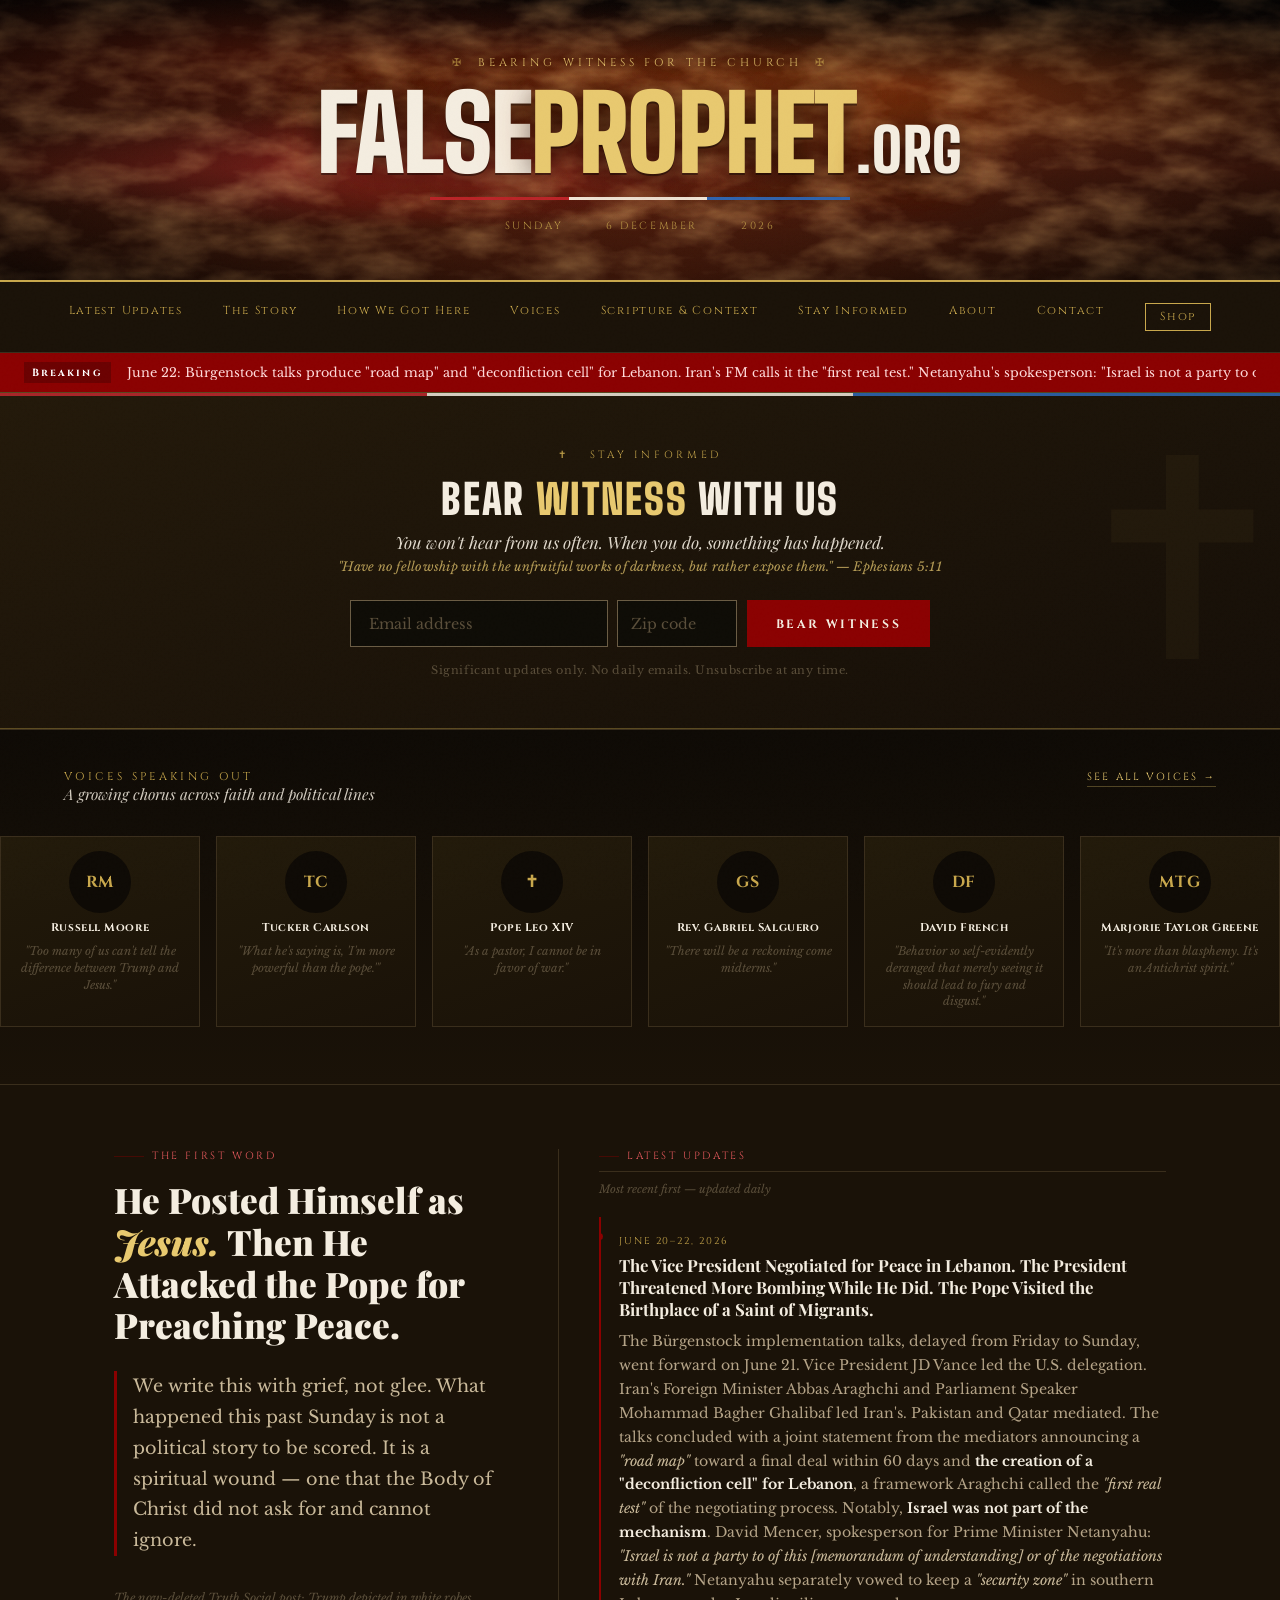
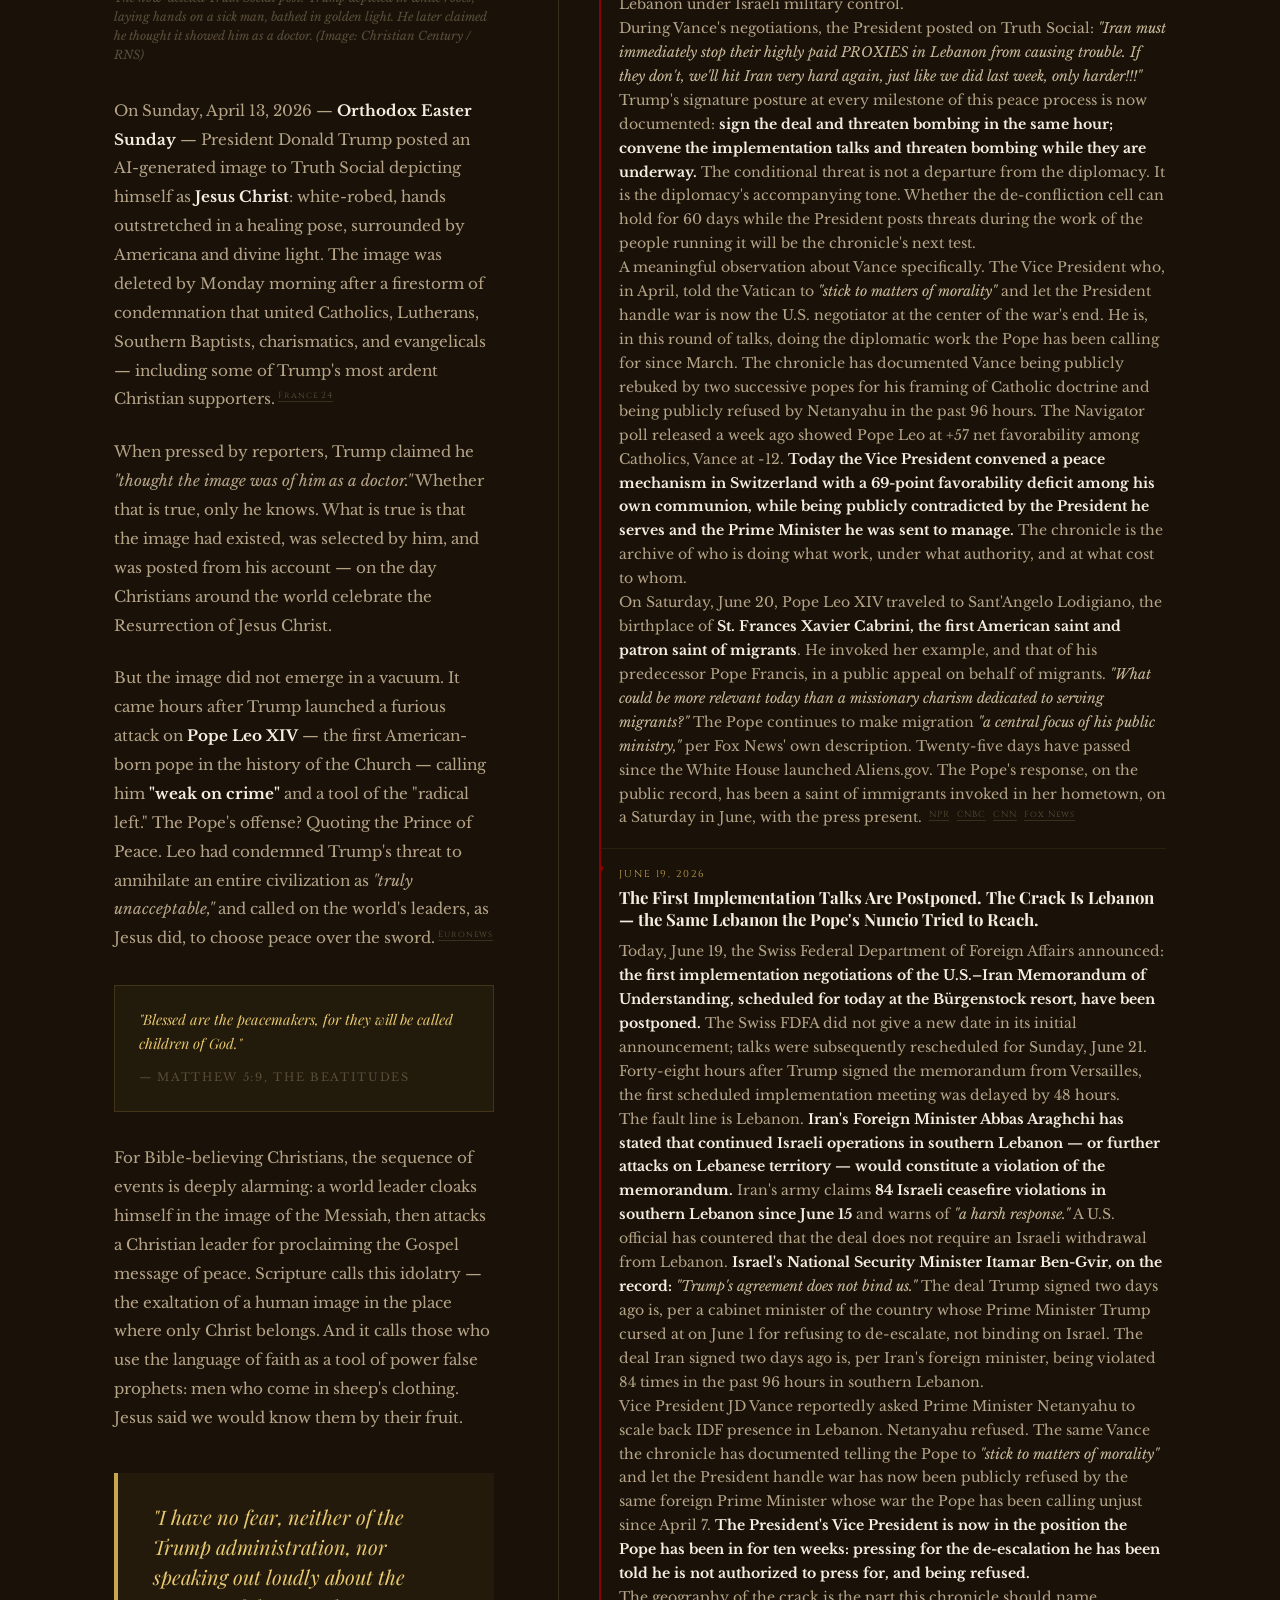
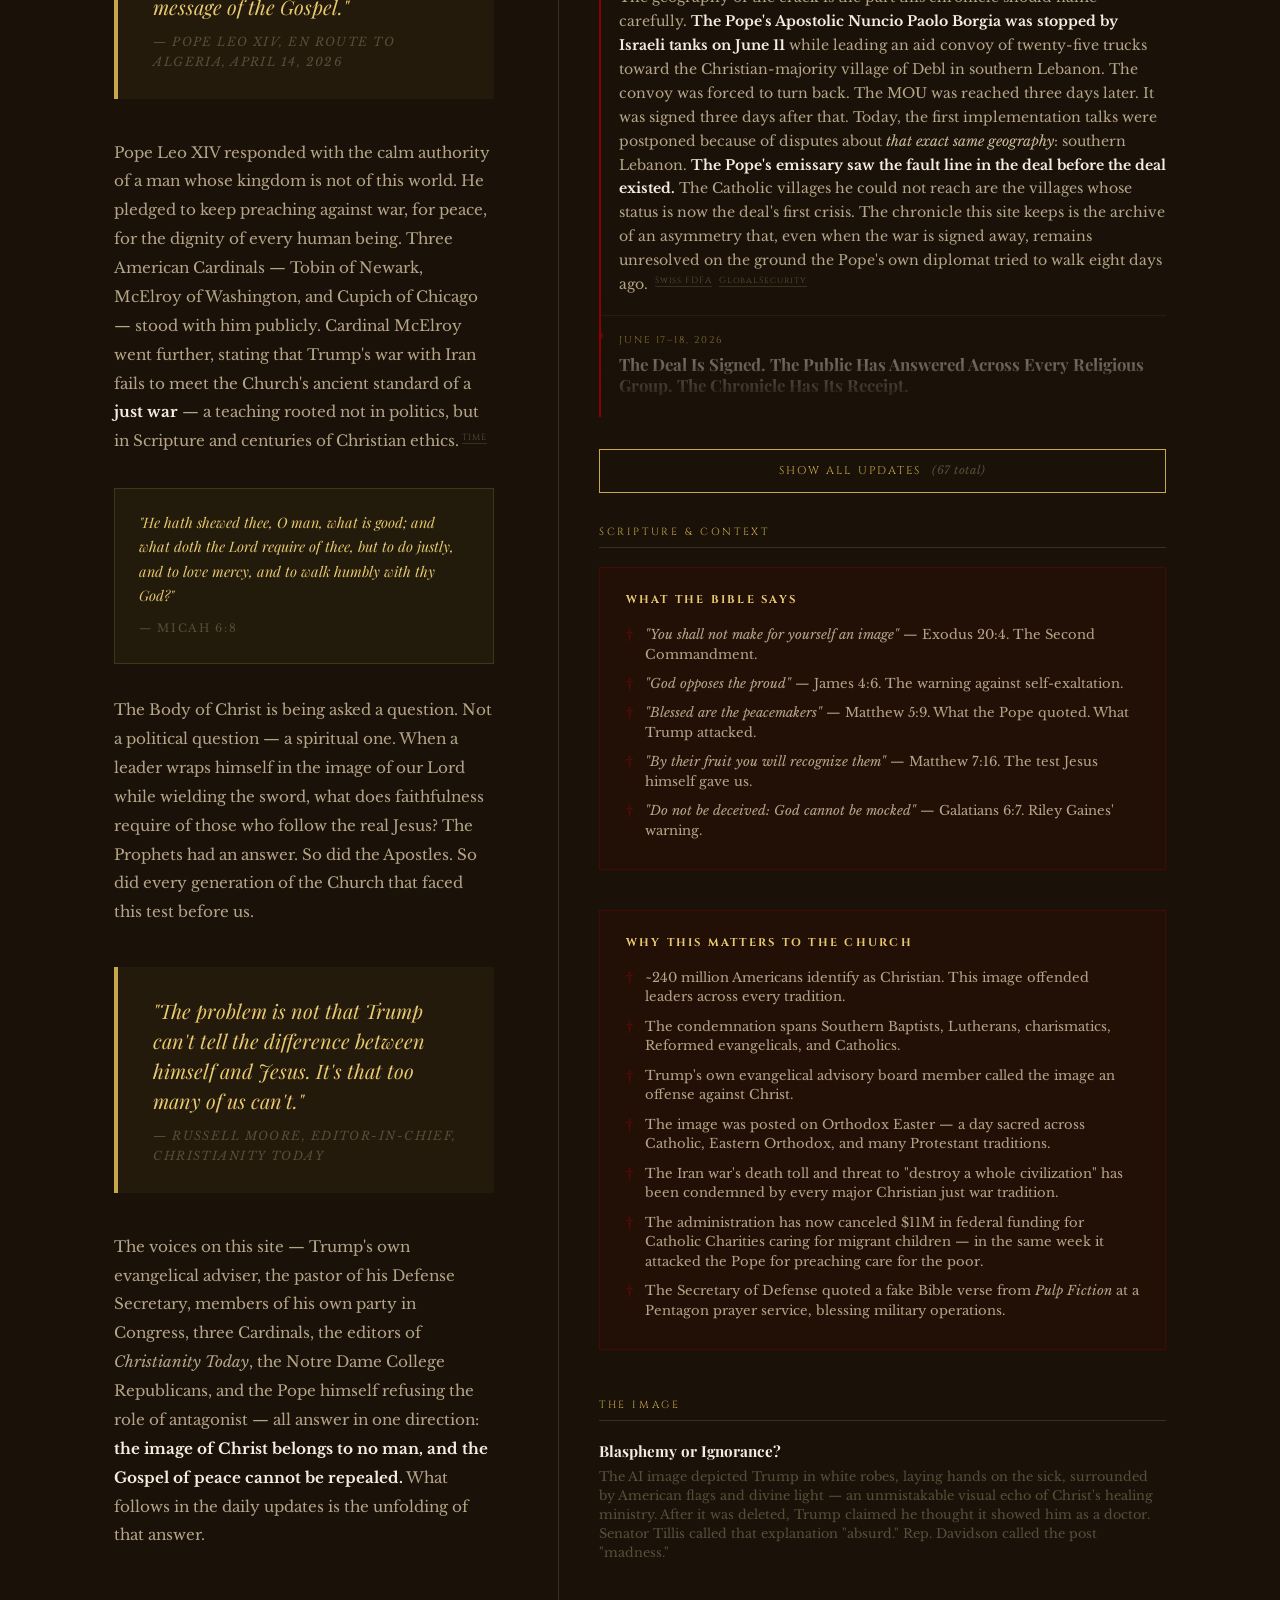
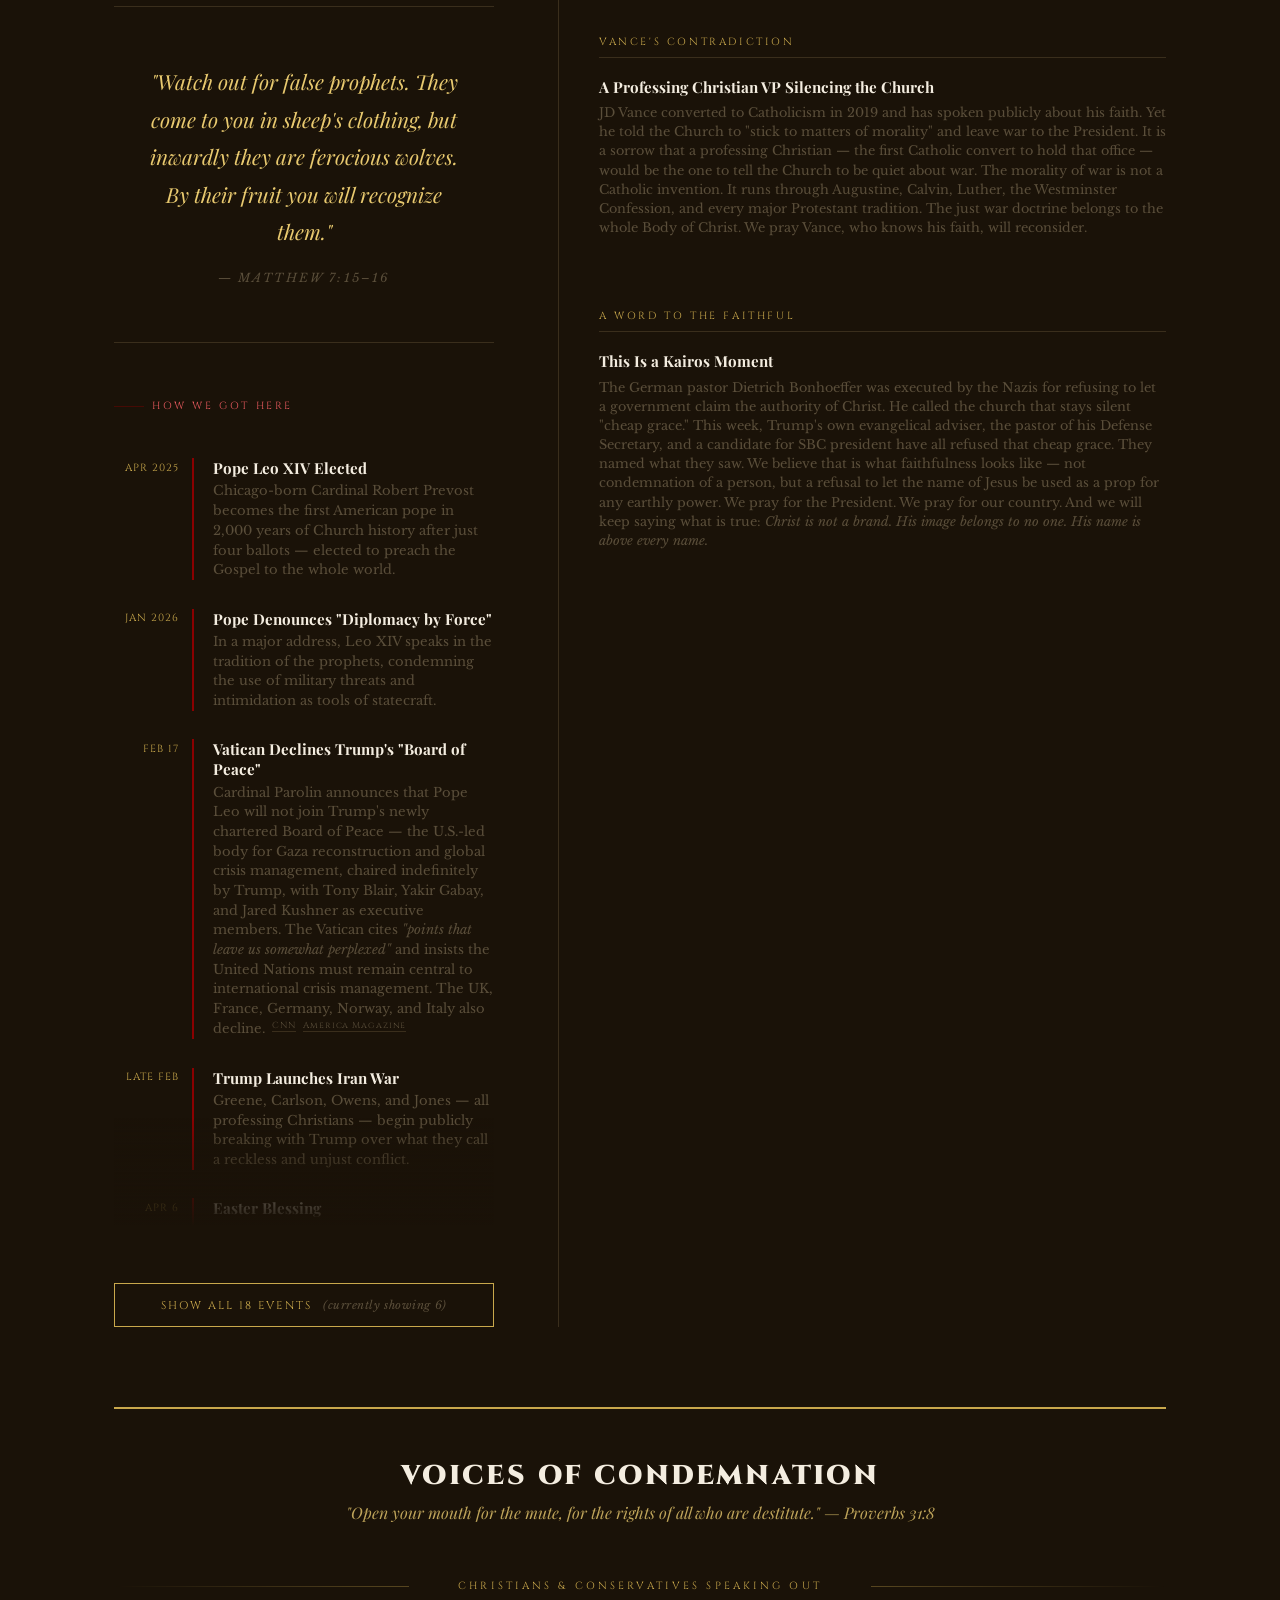
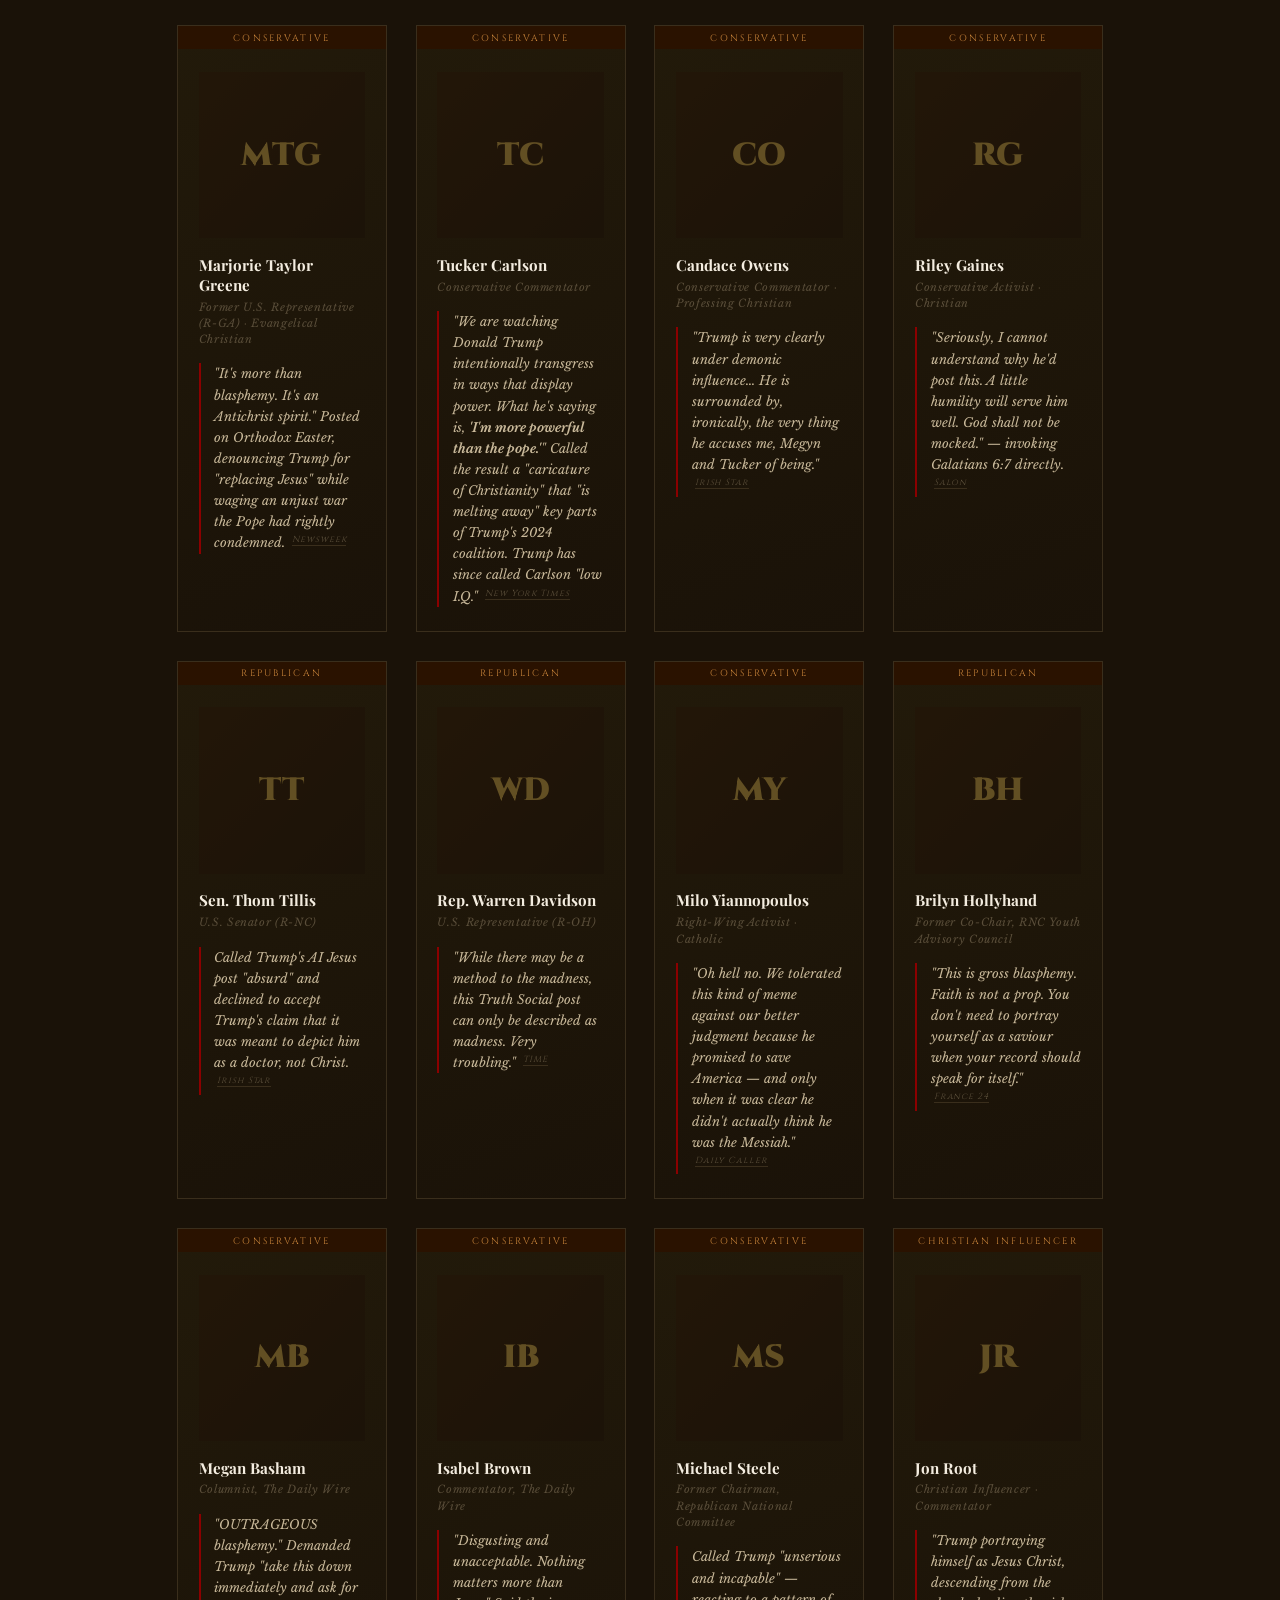
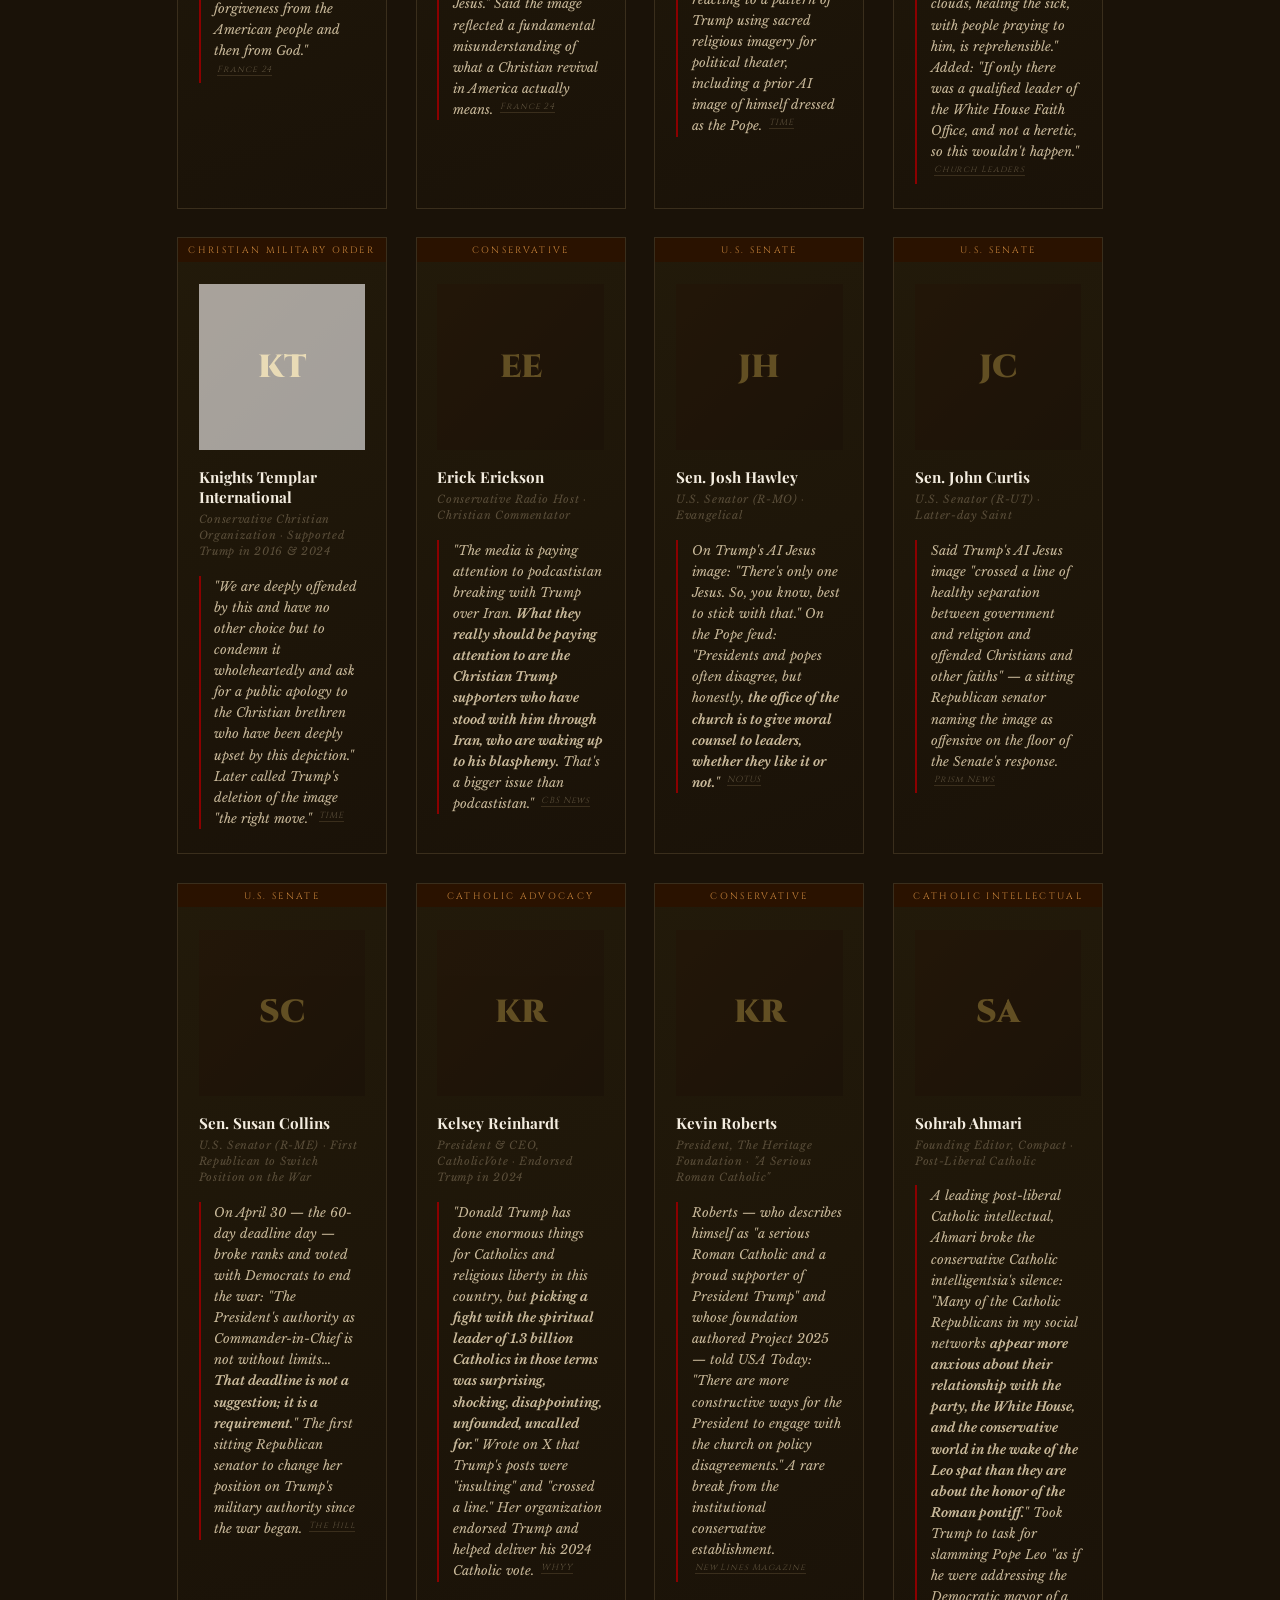
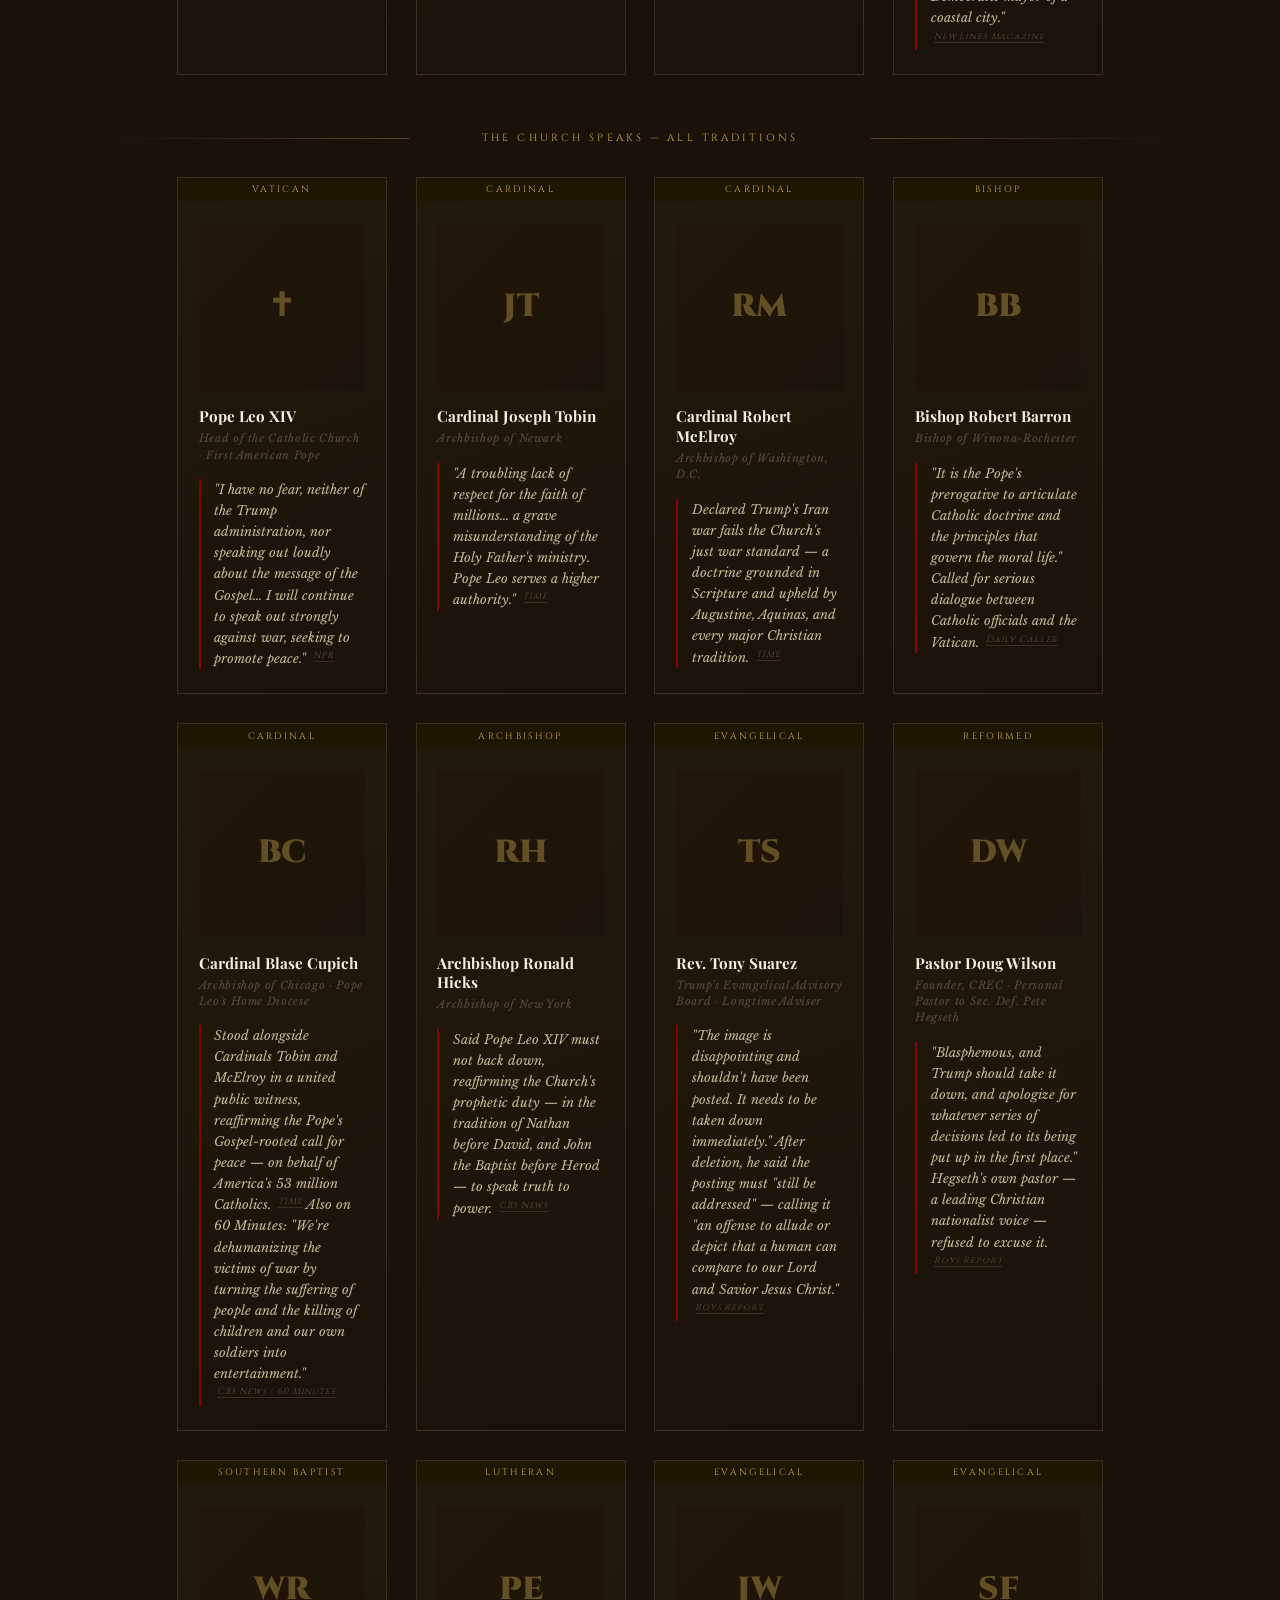
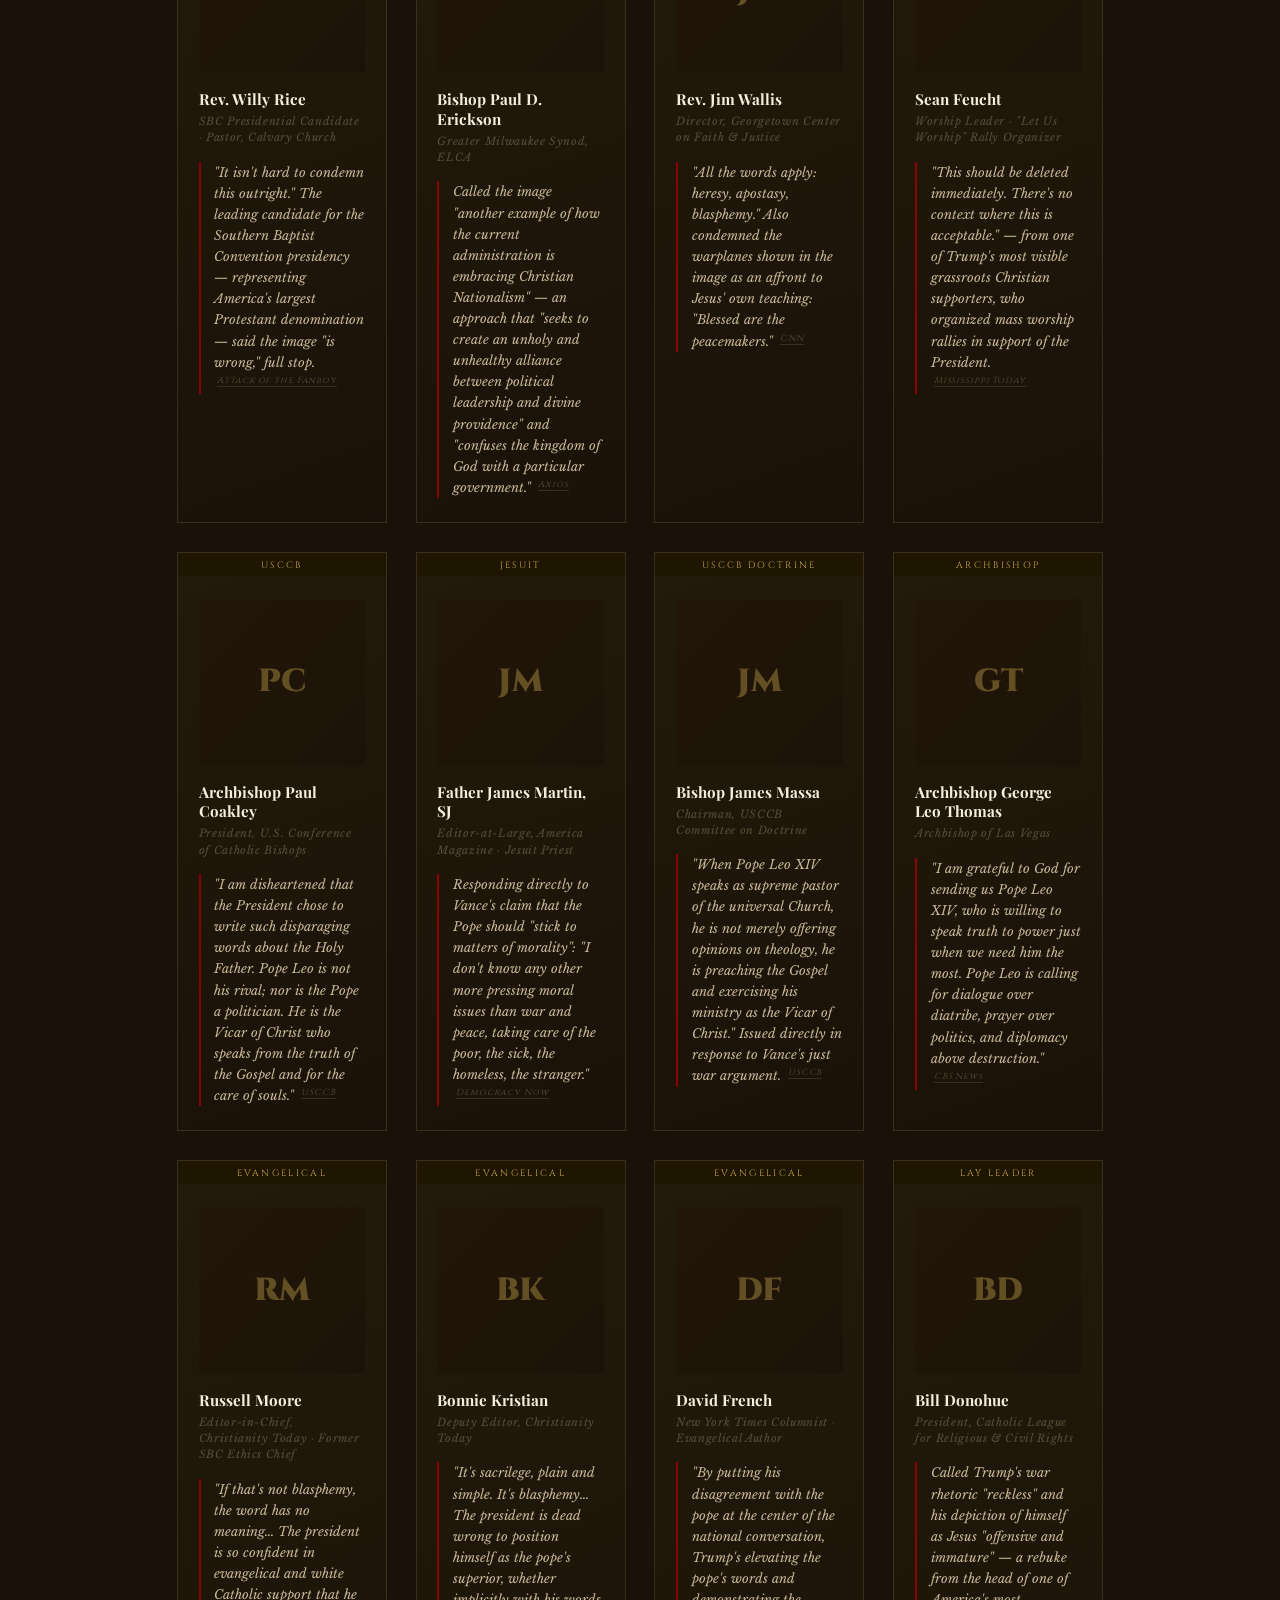
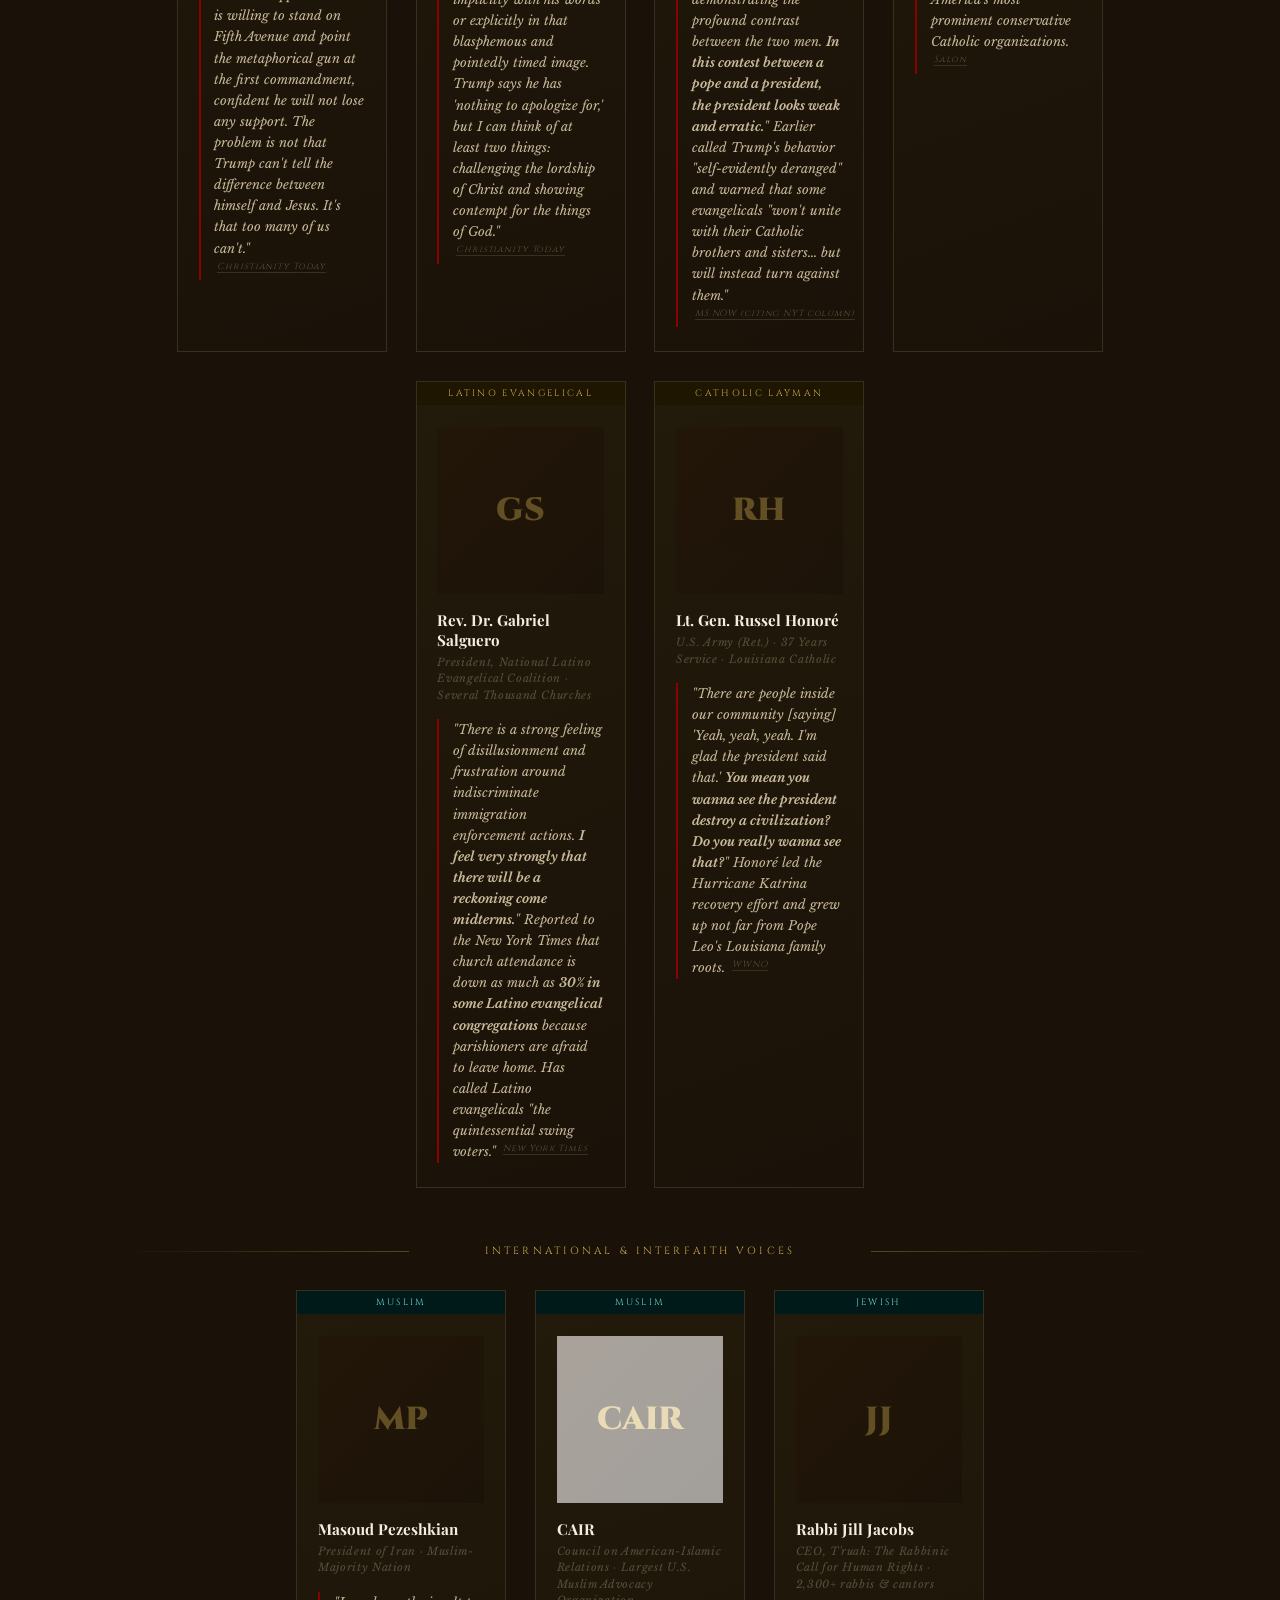
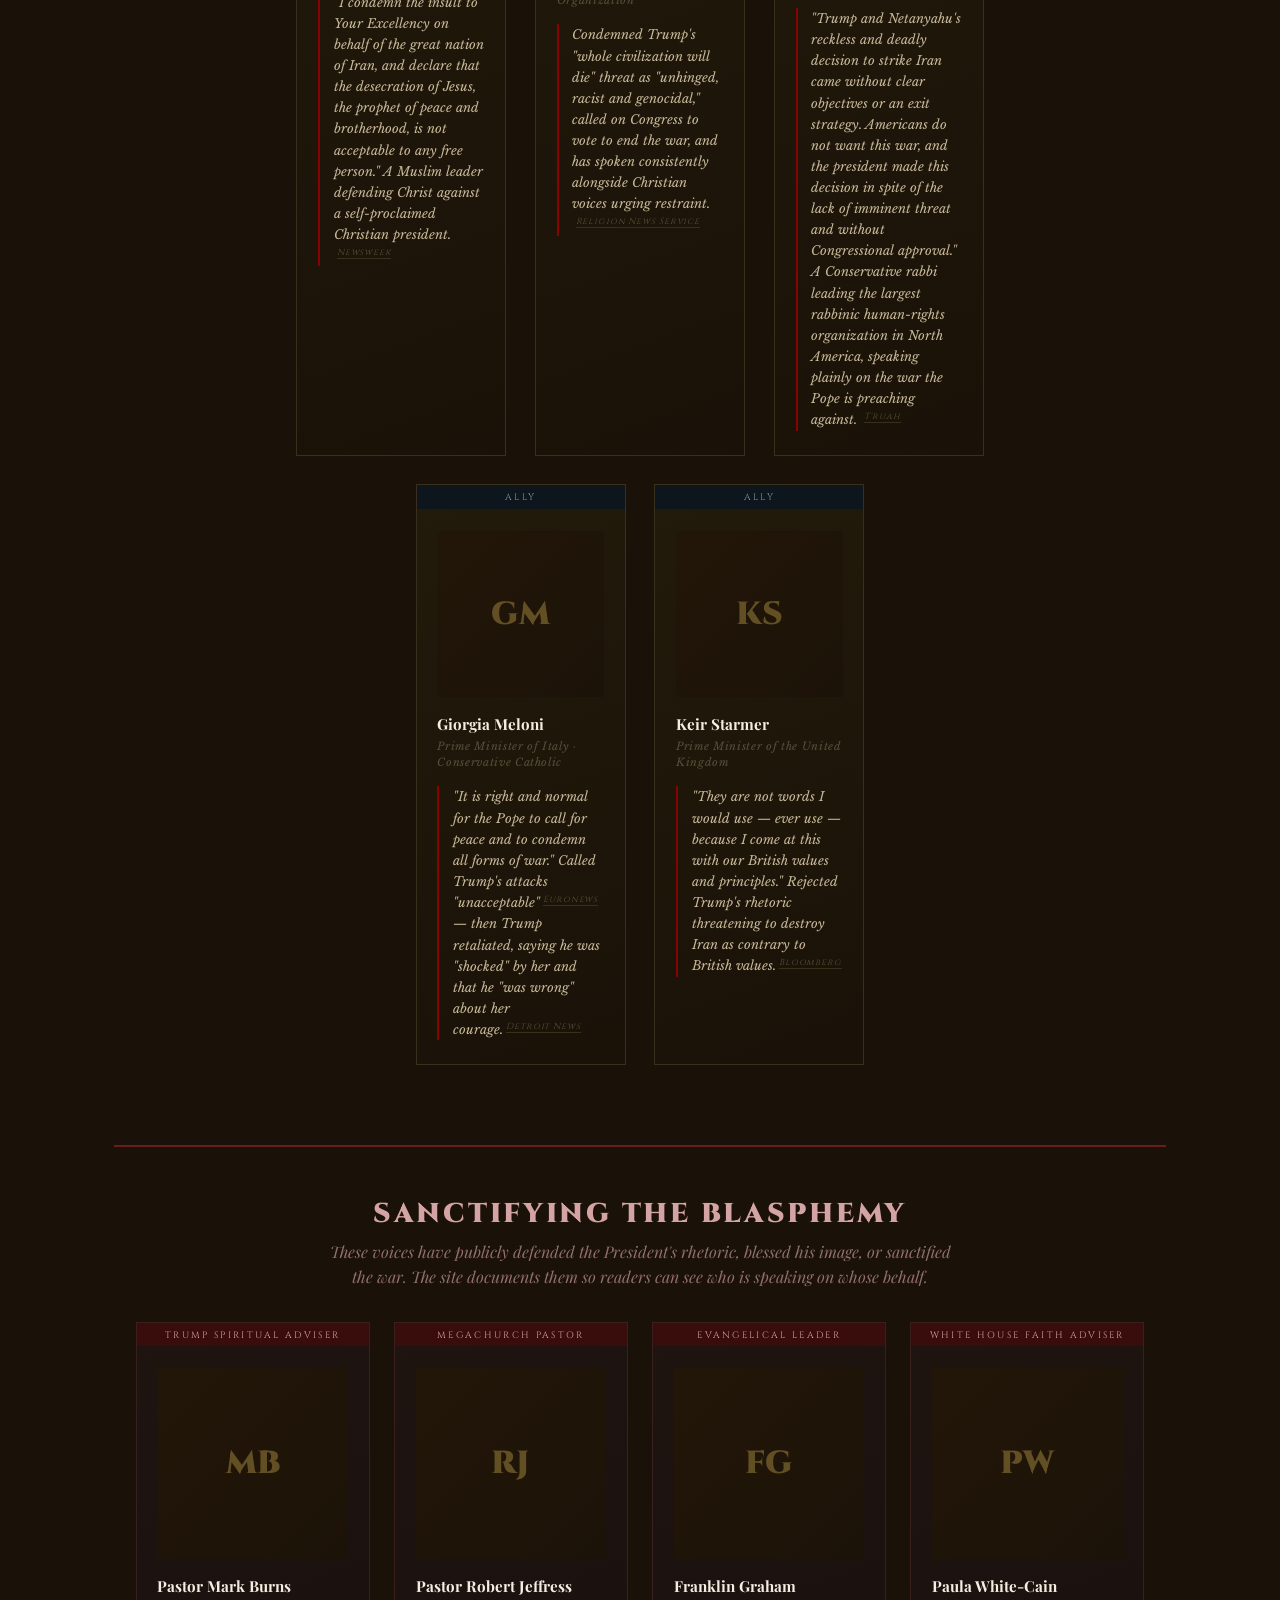
==== commit 9d5e094f: "Update site content (index.html)" ====
--- a/index.html
+++ b/index.html
@@ -333,19 +333,19 @@
   <span class="breaking-label">Breaking</span>
   <div class="breaking-clip">
   <span class="breaking-ticker">
-    June 19: The Bürgenstock implementation talks are postponed. The deal's first crack is Lebanon — the same Lebanon the Pope's nuncio could not reach on June 11. &nbsp;✝&nbsp;
-    June 19: Israel's National Security Minister Itamar Ben-Gvir: "Trump's agreement does not bind us." Netanyahu refused VP Vance's request to scale back IDF presence in Lebanon. &nbsp;✝&nbsp;
-    June 19: Iran's army claims 84 Israeli ceasefire violations in southern Lebanon since June 15. Iran's foreign minister warns of "a harsh response." &nbsp;✝&nbsp;
-    June 18: PRRI national poll — Pope Leo 56% favorable, Trump 34% favorable. Among Democrats: Pope 73%, Trump 5%. Pope outpolls Trump among every group except Republicans. &nbsp;✝&nbsp;
+    June 22: Bürgenstock talks produce "road map" and "deconfliction cell" for Lebanon. Iran's FM calls it the "first real test." Netanyahu's spokesperson: "Israel is not a party to of this MoU." &nbsp;✝&nbsp;
+    June 21: Trump posts during Vance's negotiations: "we'll hit Iran very hard again, just like we did last week, only harder!!!" The President threatens bombing while the Vice President is at the negotiating table. &nbsp;✝&nbsp;
+    June 20: Pope Leo visits the birthplace of St. Frances Xavier Cabrini, patron saint of migrants. 25 days after the White House launched Aliens.gov. &nbsp;✝&nbsp;
+    June 18: PRRI national poll, Pope Leo 56% favorable, Trump 34% favorable. Among Democrats, Pope 73%, Trump 5%. Pope outpolls Trump among every group except Republicans. &nbsp;✝&nbsp;
     June 17: Trump signs the U.S.-Iran peace deal from Versailles. Pezeshkian signs from Tehran. Trump warns: "We're gonna bomb the hell out of them" if Iran does not honor the 60-day agreement. &nbsp;✝&nbsp;
-    June 15: Navigator poll — Pope Leo +57 net favorability among Catholics. VP JD Vance -12 among Catholics. A 69-point gap, the week Vance's memoir on his Catholic conversion is published. &nbsp;✝&nbsp;
+    June 15: Navigator poll, Pope Leo +57 net favorability among Catholics, VP JD Vance -12 among Catholics. A 69-point gap the week Vance's memoir on his Catholic conversion is published. &nbsp;✝&nbsp;
     June 11: The Pope's Apostolic Nuncio Paolo Borgia, leading an aid convoy of 25 trucks to a Christian village in southern Lebanon, is stopped at gunpoint by Israeli tanks. &nbsp;✝&nbsp;
-    June 2: Economist/YouGov poll — Pope Leo at +37 net favorability, Trump at -17. A 54-point gap. The public has answered. &nbsp;✝&nbsp;
-    May 31: The White House launches Aliens.gov — a government website depicting undocumented immigrants as 1950s-style extraterrestrial monsters &nbsp;✝&nbsp;
-    May 25: Pope Leo releases first encyclical — Magnifica Humanitas — declaring the "just war" theory "now outdated" &nbsp;✝&nbsp;
+    June 2: Economist/YouGov poll, Pope Leo at +37 net favorability, Trump at -17. A 54-point gap. &nbsp;✝&nbsp;
+    May 31: The White House launches Aliens.gov, a government website depicting undocumented immigrants as 1950s-style extraterrestrial monsters &nbsp;✝&nbsp;
+    May 25: Pope Leo releases first encyclical, Magnifica Humanitas, declaring the "just war" theory "now outdated" &nbsp;✝&nbsp;
     May 10: A 22-foot gold statue of Trump goes up at Doral. Pastor: "This is not a golden calf." &nbsp;✝&nbsp;
-    April 23: Pope Leo — "As a pastor, I cannot be in favor of war" &nbsp;✝&nbsp;
-    April 7: Trump — "A whole civilization will die tonight, never to be brought back again." &nbsp;✝&nbsp;
+    April 23: Pope Leo, "As a pastor, I cannot be in favor of war" &nbsp;✝&nbsp;
+    April 7: Trump, "A whole civilization will die tonight, never to be brought back again." &nbsp;✝&nbsp;
     Russell Moore, Christianity Today: "It's that too many of us can't tell the difference between Trump and Jesus"
   </span>
   </div>
@@ -534,9 +534,18 @@
         <div class="sidebar-feed-wrapper">
         <div class="sidebar-feed is-collapsed" id="sidebar-feed">
 <div class="update-entry sidebar-entry">
+      <p class="update-date">June 20–22, 2026</p>
+      <h3 class="update-hed">The Vice President Negotiated for Peace in Lebanon. The President Threatened More Bombing While He Did. The Pope Visited the Birthplace of a Saint of Migrants.</h3>
+      <p class="update-body">The Bürgenstock implementation talks, delayed from Friday to Sunday, went forward on June 21. Vice President JD Vance led the U.S. delegation. Iran's Foreign Minister Abbas Araghchi and Parliament Speaker Mohammad Bagher Ghalibaf led Iran's. Pakistan and Qatar mediated. The talks concluded with a joint statement from the mediators announcing a <em>"road map"</em> toward a final deal within 60 days and <strong>the creation of a "deconfliction cell" for Lebanon</strong>, a framework Araghchi called the <em>"first real test"</em> of the negotiating process. Notably, <strong>Israel was not part of the mechanism</strong>. David Mencer, spokesperson for Prime Minister Netanyahu: <em>"Israel is not a party to of this [memorandum of understanding] or of the negotiations with Iran."</em> Netanyahu separately vowed to keep a <em>"security zone"</em> in southern Lebanon under Israeli military control.</p>
+      <p class="update-body">During Vance's negotiations, the President posted on Truth Social: <em>"Iran must immediately stop their highly paid PROXIES in Lebanon from causing trouble. If they don't, we'll hit Iran very hard again, just like we did last week, only harder!!!"</em> Trump's signature posture at every milestone of this peace process is now documented: <strong>sign the deal and threaten bombing in the same hour; convene the implementation talks and threaten bombing while they are underway.</strong> The conditional threat is not a departure from the diplomacy. It is the diplomacy's accompanying tone. Whether the de-confliction cell can hold for 60 days while the President posts threats during the work of the people running it will be the chronicle's next test.</p>
+      <p class="update-body">A meaningful observation about Vance specifically. The Vice President who, in April, told the Vatican to <em>"stick to matters of morality"</em> and let the President handle war is now the U.S. negotiator at the center of the war's end. He is, in this round of talks, doing the diplomatic work the Pope has been calling for since March. The chronicle has documented Vance being publicly rebuked by two successive popes for his framing of Catholic doctrine and being publicly refused by Netanyahu in the past 96 hours. The Navigator poll released a week ago showed Pope Leo at +57 net favorability among Catholics, Vance at -12. <strong>Today the Vice President convened a peace mechanism in Switzerland with a 69-point favorability deficit among his own communion, while being publicly contradicted by the President he serves and the Prime Minister he was sent to manage.</strong> The chronicle is the archive of who is doing what work, under what authority, and at what cost to whom.</p>
+      <p class="update-body">On Saturday, June 20, Pope Leo XIV traveled to Sant'Angelo Lodigiano, the birthplace of <strong>St. Frances Xavier Cabrini, the first American saint and patron saint of migrants</strong>. He invoked her example, and that of his predecessor Pope Francis, in a public appeal on behalf of migrants. <em>"What could be more relevant today than a missionary charism dedicated to serving migrants?"</em> The Pope continues to make migration <em>"a central focus of his public ministry,"</em> per Fox News' own description. Twenty-five days have passed since the White House launched Aliens.gov. The Pope's response, on the public record, has been a saint of immigrants invoked in her hometown, on a Saturday in June, with the press present. <a href="https://www.npr.org/2026/06/21/g-s1-129222/us-iran-deal-lebanon-israel-strait-hormuz-jd-vance" target="_blank" rel="noopener" class="src">NPR</a> <a href="https://www.cnbc.com/2026/06/22/us-iran-roadmap-final-deal-switzerland-talks-lebanon-deconfliction.html" target="_blank" rel="noopener" class="src">CNBC</a> <a href="https://www.cnn.com/2026/06/22/world/live-news/iran-war-trump-israel-lebanon-hnk" target="_blank" rel="noopener" class="src">CNN</a> <a href="https://www.foxnews.com/politics/pope-leo-sends-unmistakable-message-immigrants-visit-honoring-americas-first-saint" target="_blank" rel="noopener" class="src">Fox News</a></p>
+    </div>
+
+    <div class="update-entry sidebar-entry">
       <p class="update-date">June 19, 2026</p>
       <h3 class="update-hed">The First Implementation Talks Are Postponed. The Crack Is Lebanon — the Same Lebanon the Pope's Nuncio Tried to Reach.</h3>
-      <p class="update-body">Today, June 19, the Swiss Federal Department of Foreign Affairs announced: <strong>the first implementation negotiations of the U.S.–Iran Memorandum of Understanding, scheduled for today at the Bürgenstock resort, have been postponed.</strong> No new date set. The signing held; the talks did not. Forty-eight hours after Trump signed the memorandum from Versailles, the first scheduled implementation meeting has been canceled before it began.</p>
+      <p class="update-body">Today, June 19, the Swiss Federal Department of Foreign Affairs announced: <strong>the first implementation negotiations of the U.S.–Iran Memorandum of Understanding, scheduled for today at the Bürgenstock resort, have been postponed.</strong> The Swiss FDFA did not give a new date in its initial announcement; talks were subsequently rescheduled for Sunday, June 21. Forty-eight hours after Trump signed the memorandum from Versailles, the first scheduled implementation meeting was delayed by 48 hours.</p>
       <p class="update-body">The fault line is Lebanon. <strong>Iran's Foreign Minister Abbas Araghchi has stated that continued Israeli operations in southern Lebanon — or further attacks on Lebanese territory — would constitute a violation of the memorandum.</strong> Iran's army claims <strong>84 Israeli ceasefire violations in southern Lebanon since June 15</strong> and warns of <em>"a harsh response."</em> A U.S. official has countered that the deal does not require an Israeli withdrawal from Lebanon. <strong>Israel's National Security Minister Itamar Ben-Gvir, on the record:</strong> <em>"Trump's agreement does not bind us."</em> The deal Trump signed two days ago is, per a cabinet minister of the country whose Prime Minister Trump cursed at on June 1 for refusing to de-escalate, not binding on Israel. The deal Iran signed two days ago is, per Iran's foreign minister, being violated 84 times in the past 96 hours in southern Lebanon.</p>
       <p class="update-body">Vice President JD Vance reportedly asked Prime Minister Netanyahu to scale back IDF presence in Lebanon. Netanyahu refused. The same Vance the chronicle has documented telling the Pope to <em>"stick to matters of morality"</em> and let the President handle war has now been publicly refused by the same foreign Prime Minister whose war the Pope has been calling unjust since April 7. <strong>The President's Vice President is now in the position the Pope has been in for ten weeks: pressing for the de-escalation he has been told he is not authorized to press for, and being refused.</strong></p>
       <p class="update-body">The geography of the crack is the part this chronicle should name carefully. <strong>The Pope's Apostolic Nuncio Paolo Borgia was stopped by Israeli tanks on June 11</strong> while leading an aid convoy of twenty-five trucks toward the Christian-majority village of Debl in southern Lebanon. The convoy was forced to turn back. The MOU was reached three days later. It was signed three days after that. Today, the first implementation talks were postponed because of disputes about <em>that exact same geography</em>: southern Lebanon. <strong>The Pope's emissary saw the fault line in the deal before the deal existed.</strong> The Catholic villages he could not reach are the villages whose status is now the deal's first crisis. The chronicle this site keeps is the archive of an asymmetry that, even when the war is signed away, remains unresolved on the ground the Pope's own diplomat tried to walk eight days ago. <a href="https://www.eda.admin.ch/en/memorandum-of-understanding-between-the-usa-and-iran" target="_blank" rel="noopener" class="src">Swiss FDFA</a> <a href="https://www.globalsecurity.org/military/ops/iran-war-update.htm" target="_blank" rel="noopener" class="src">GlobalSecurity</a></p>
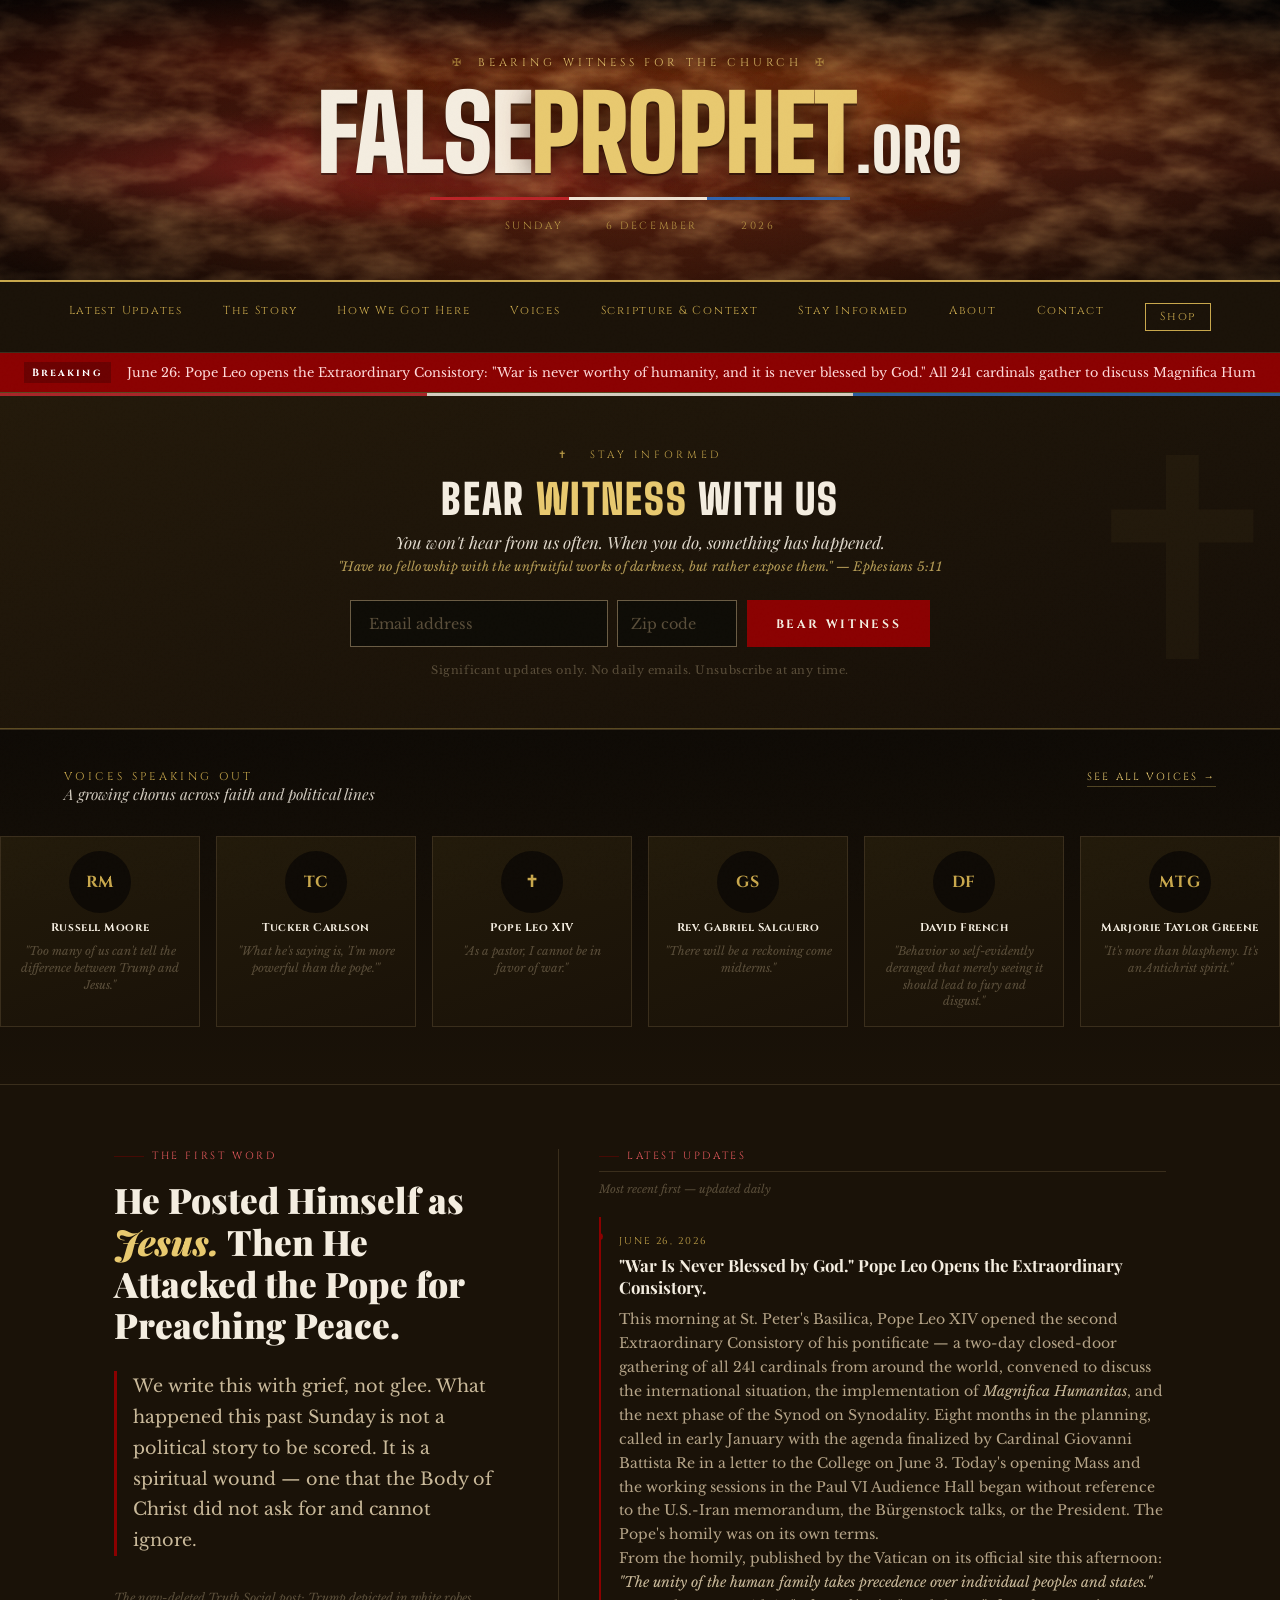
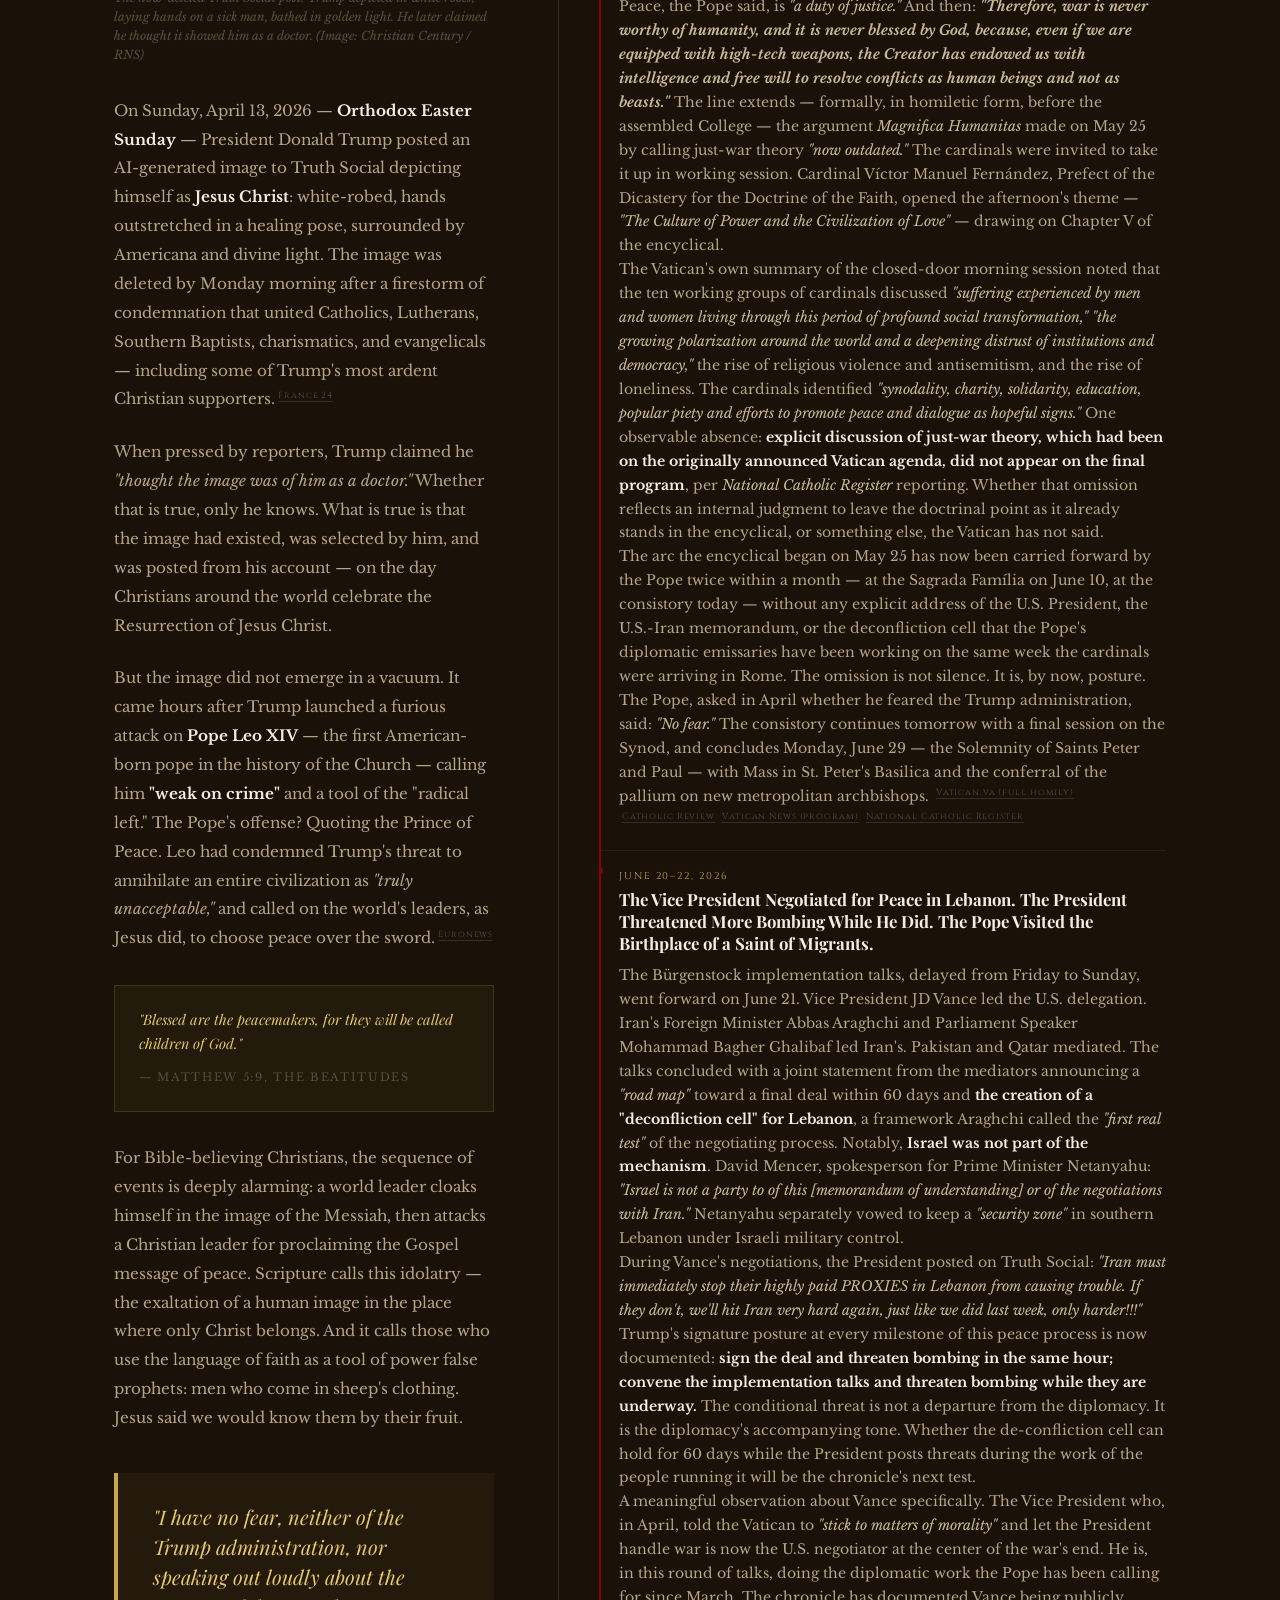
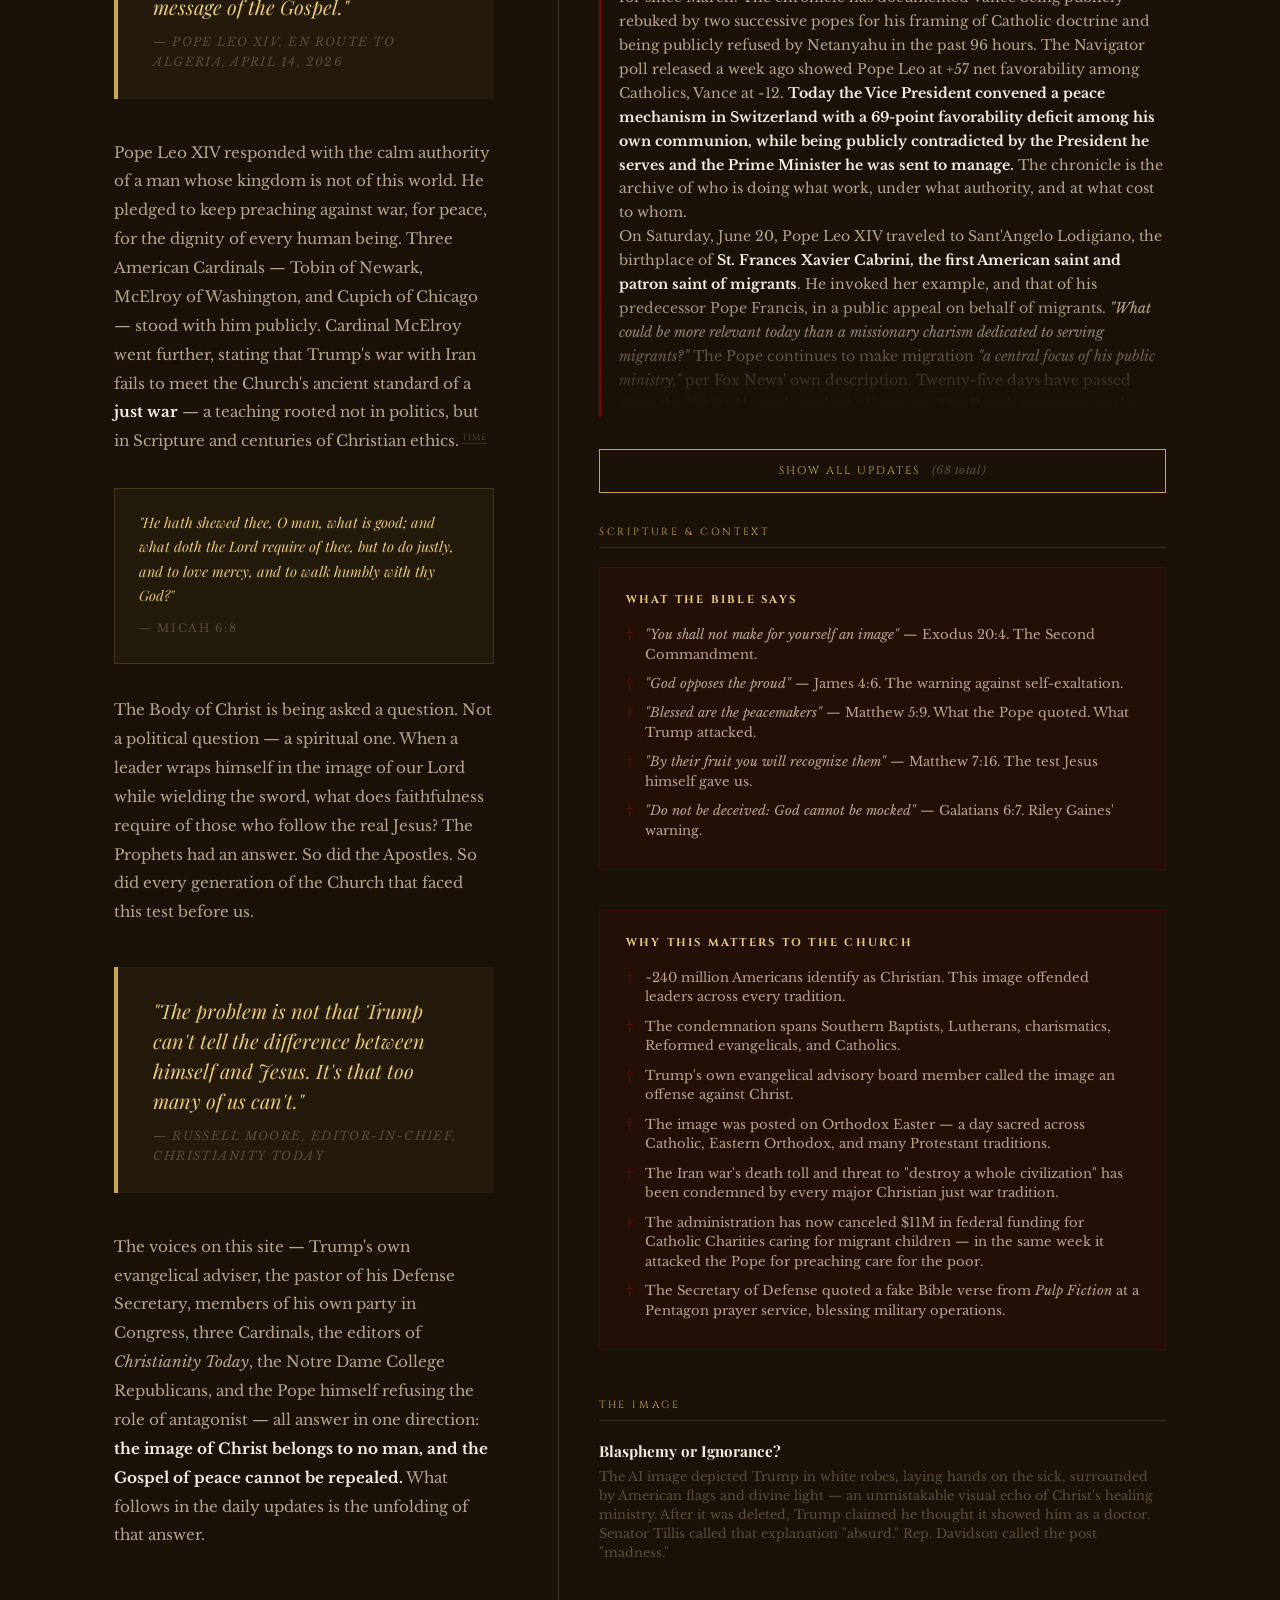
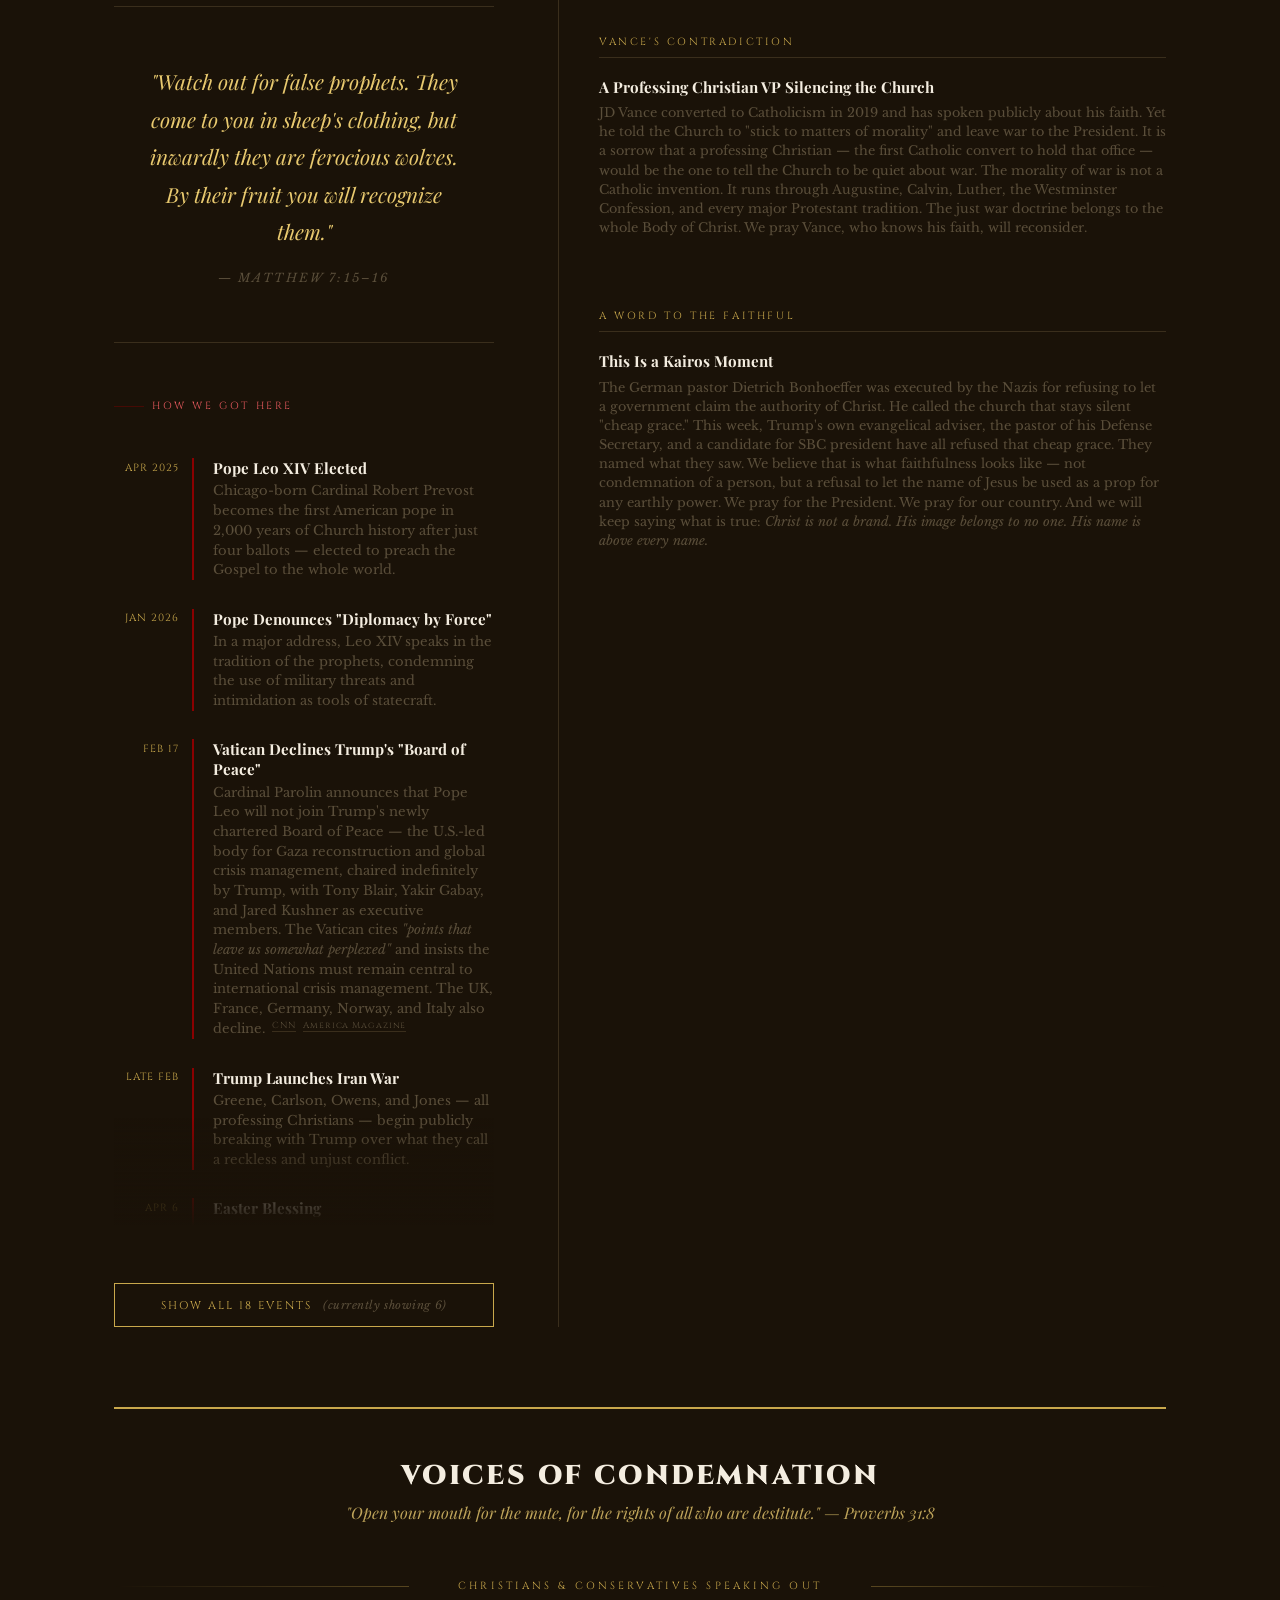
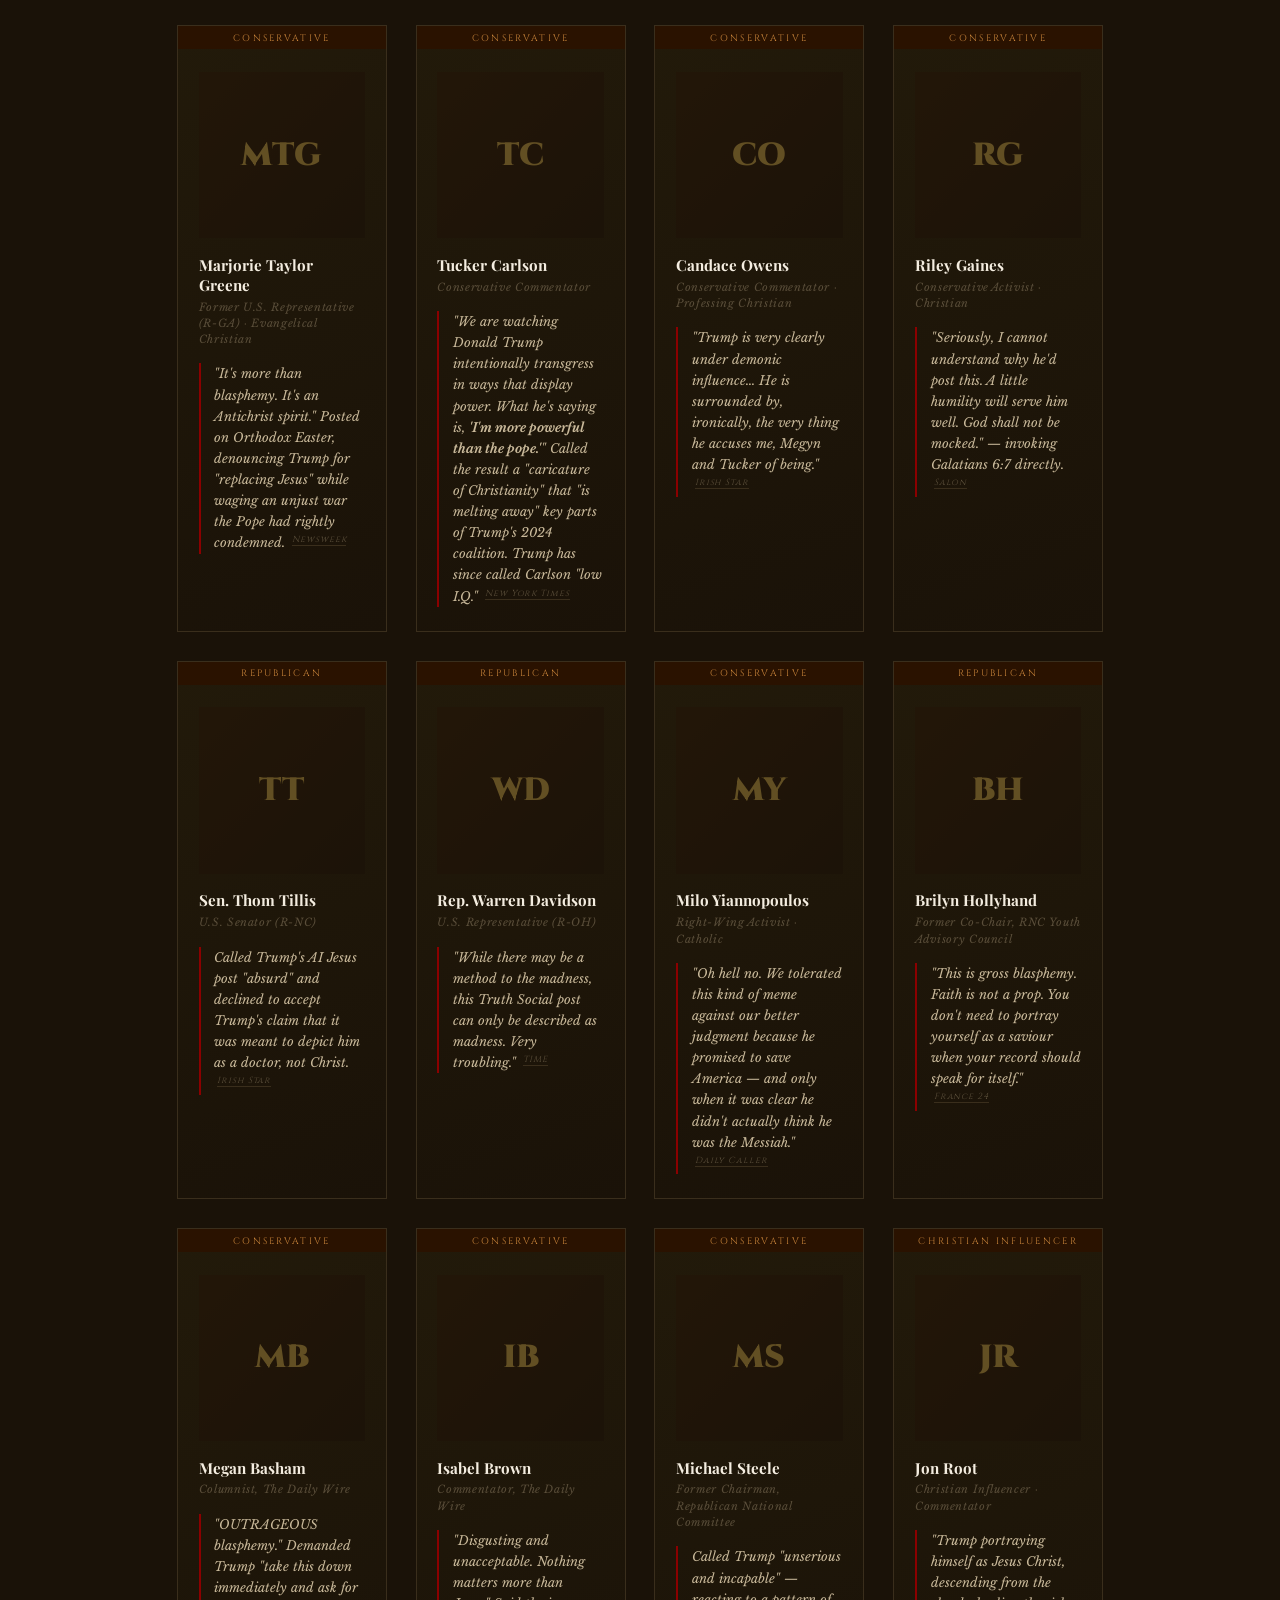
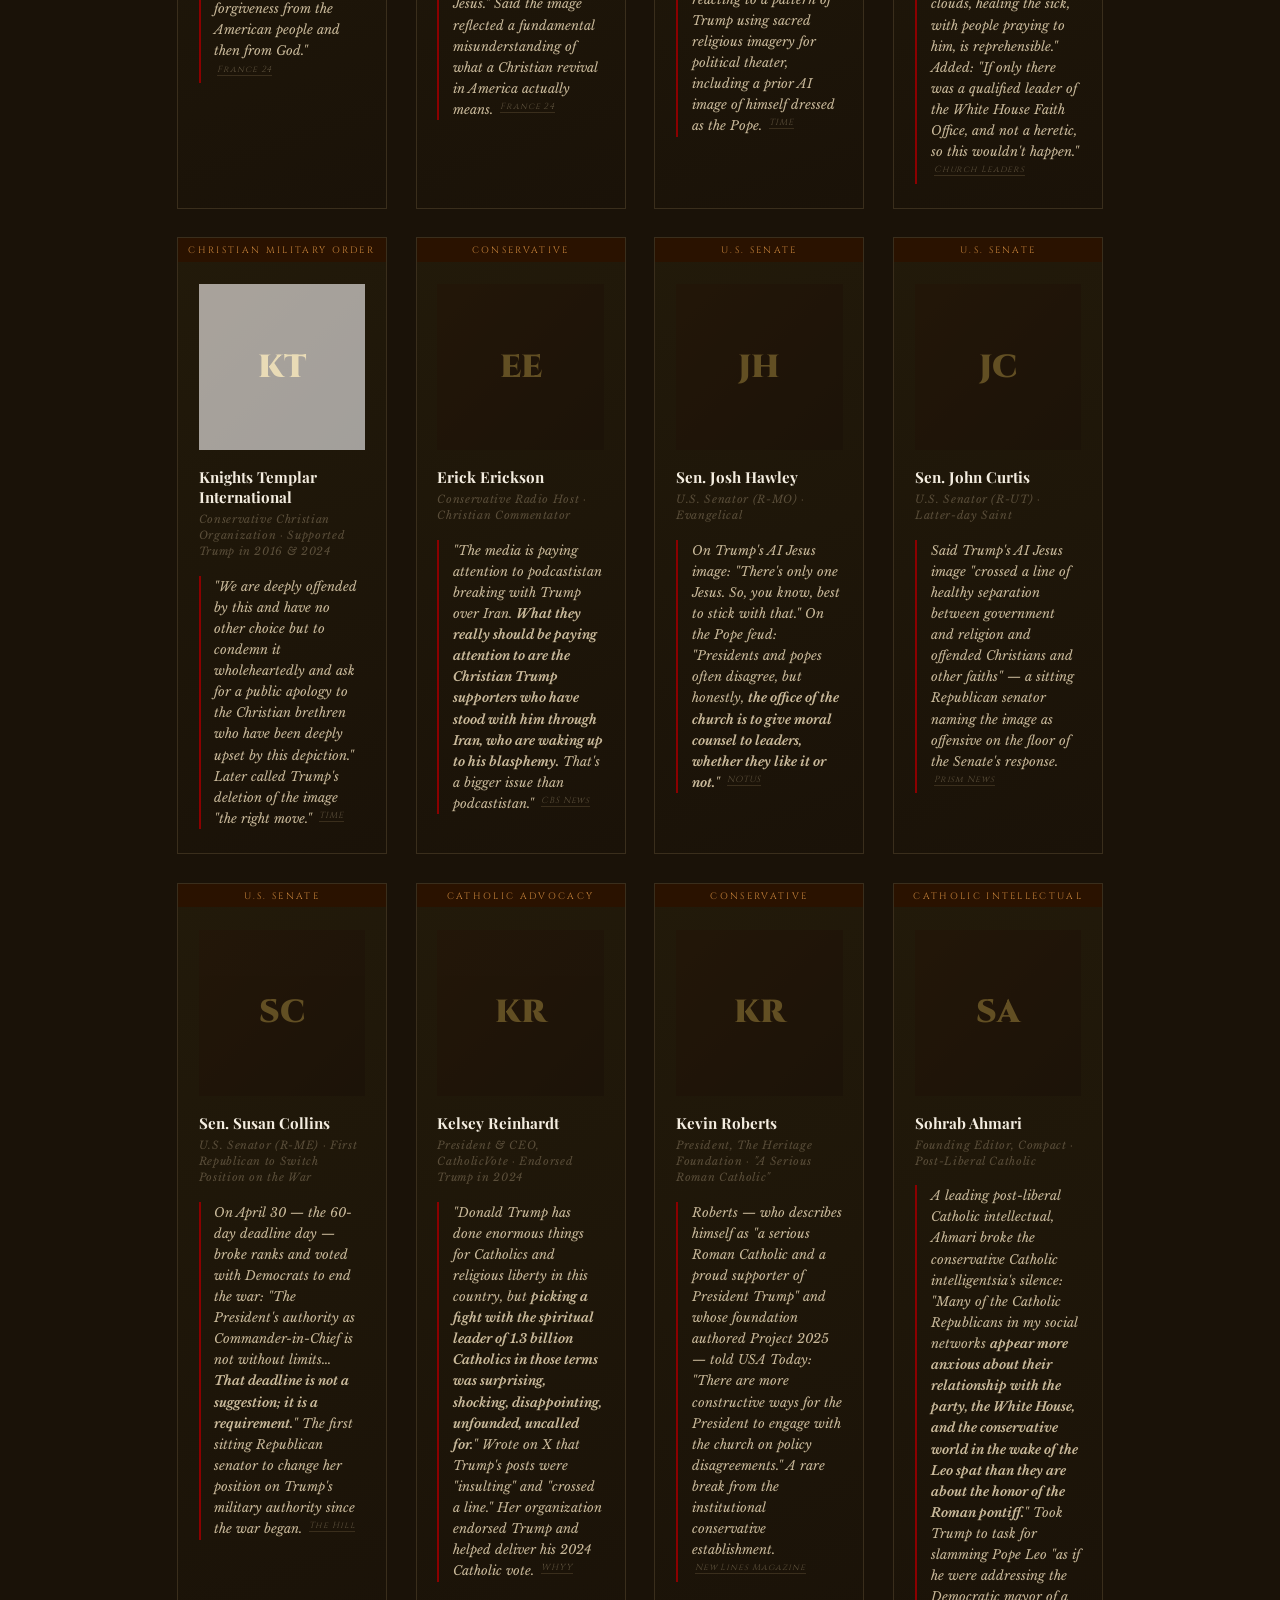
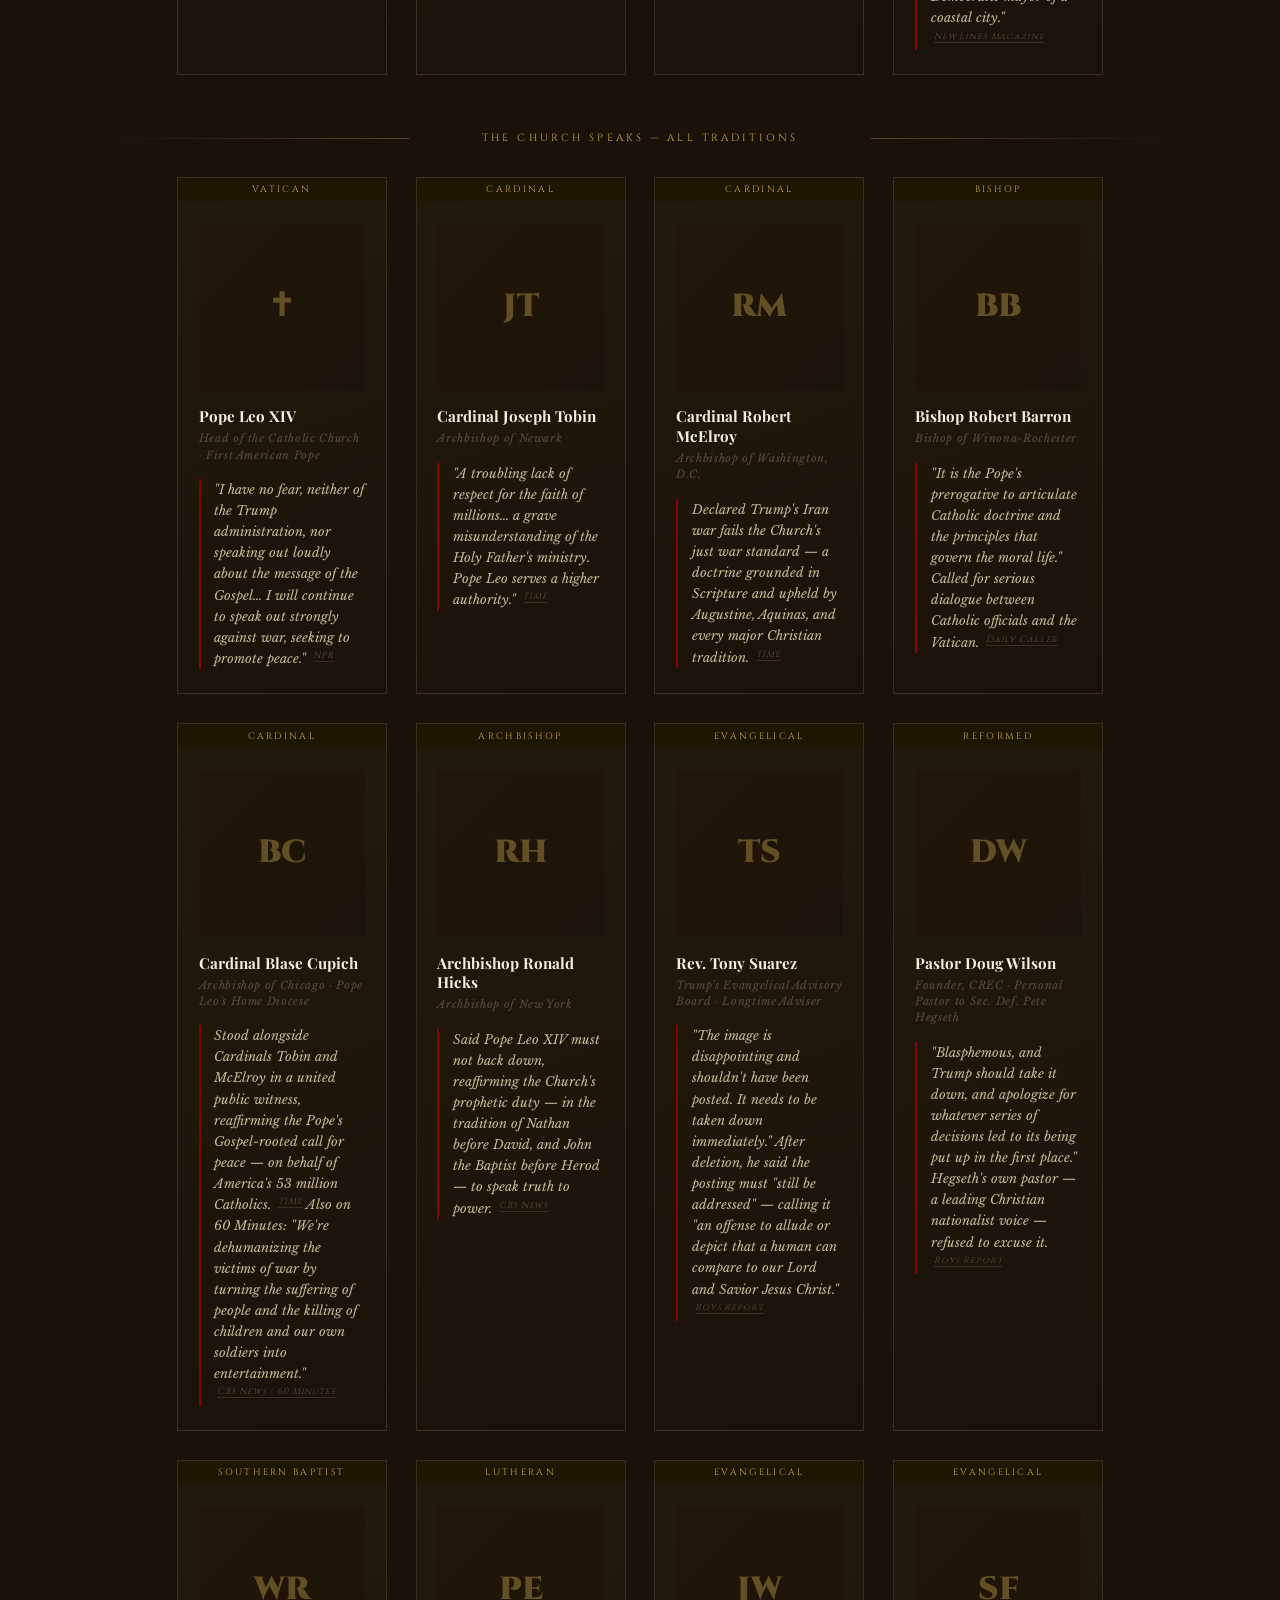
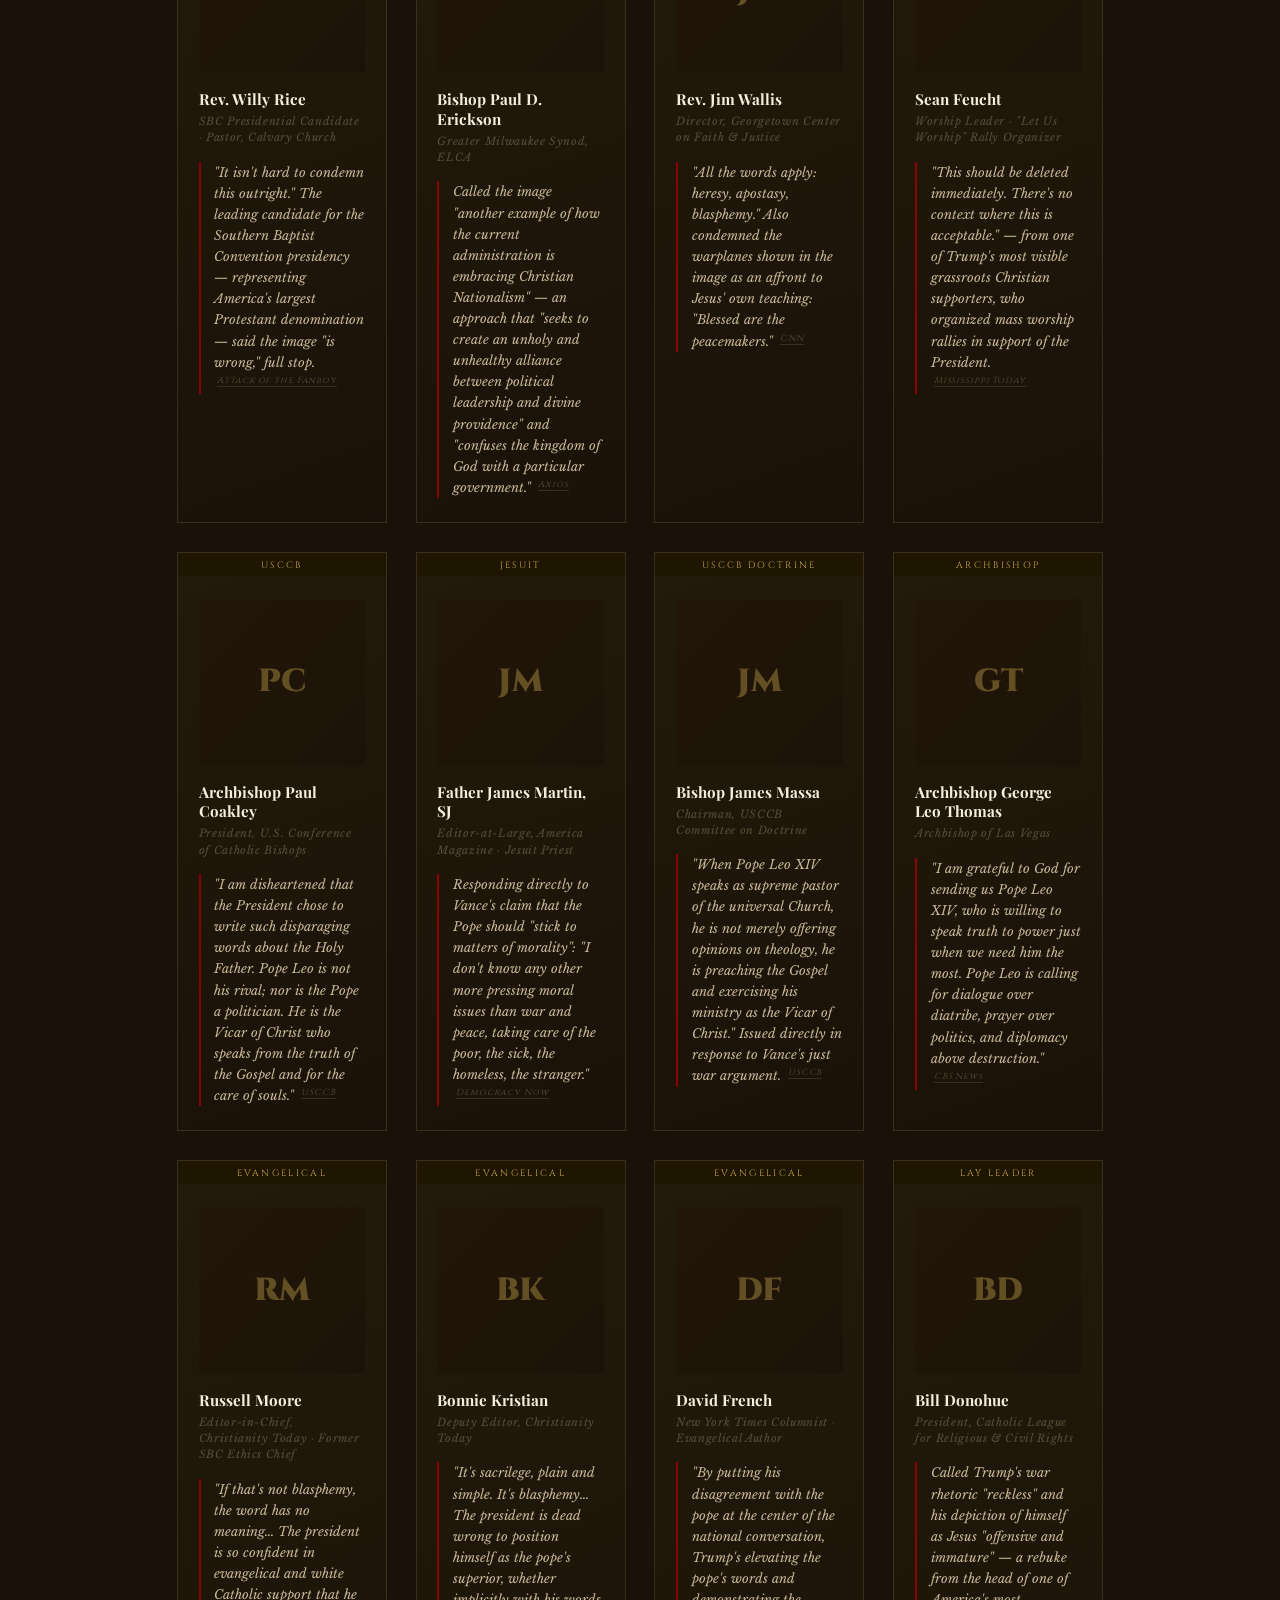
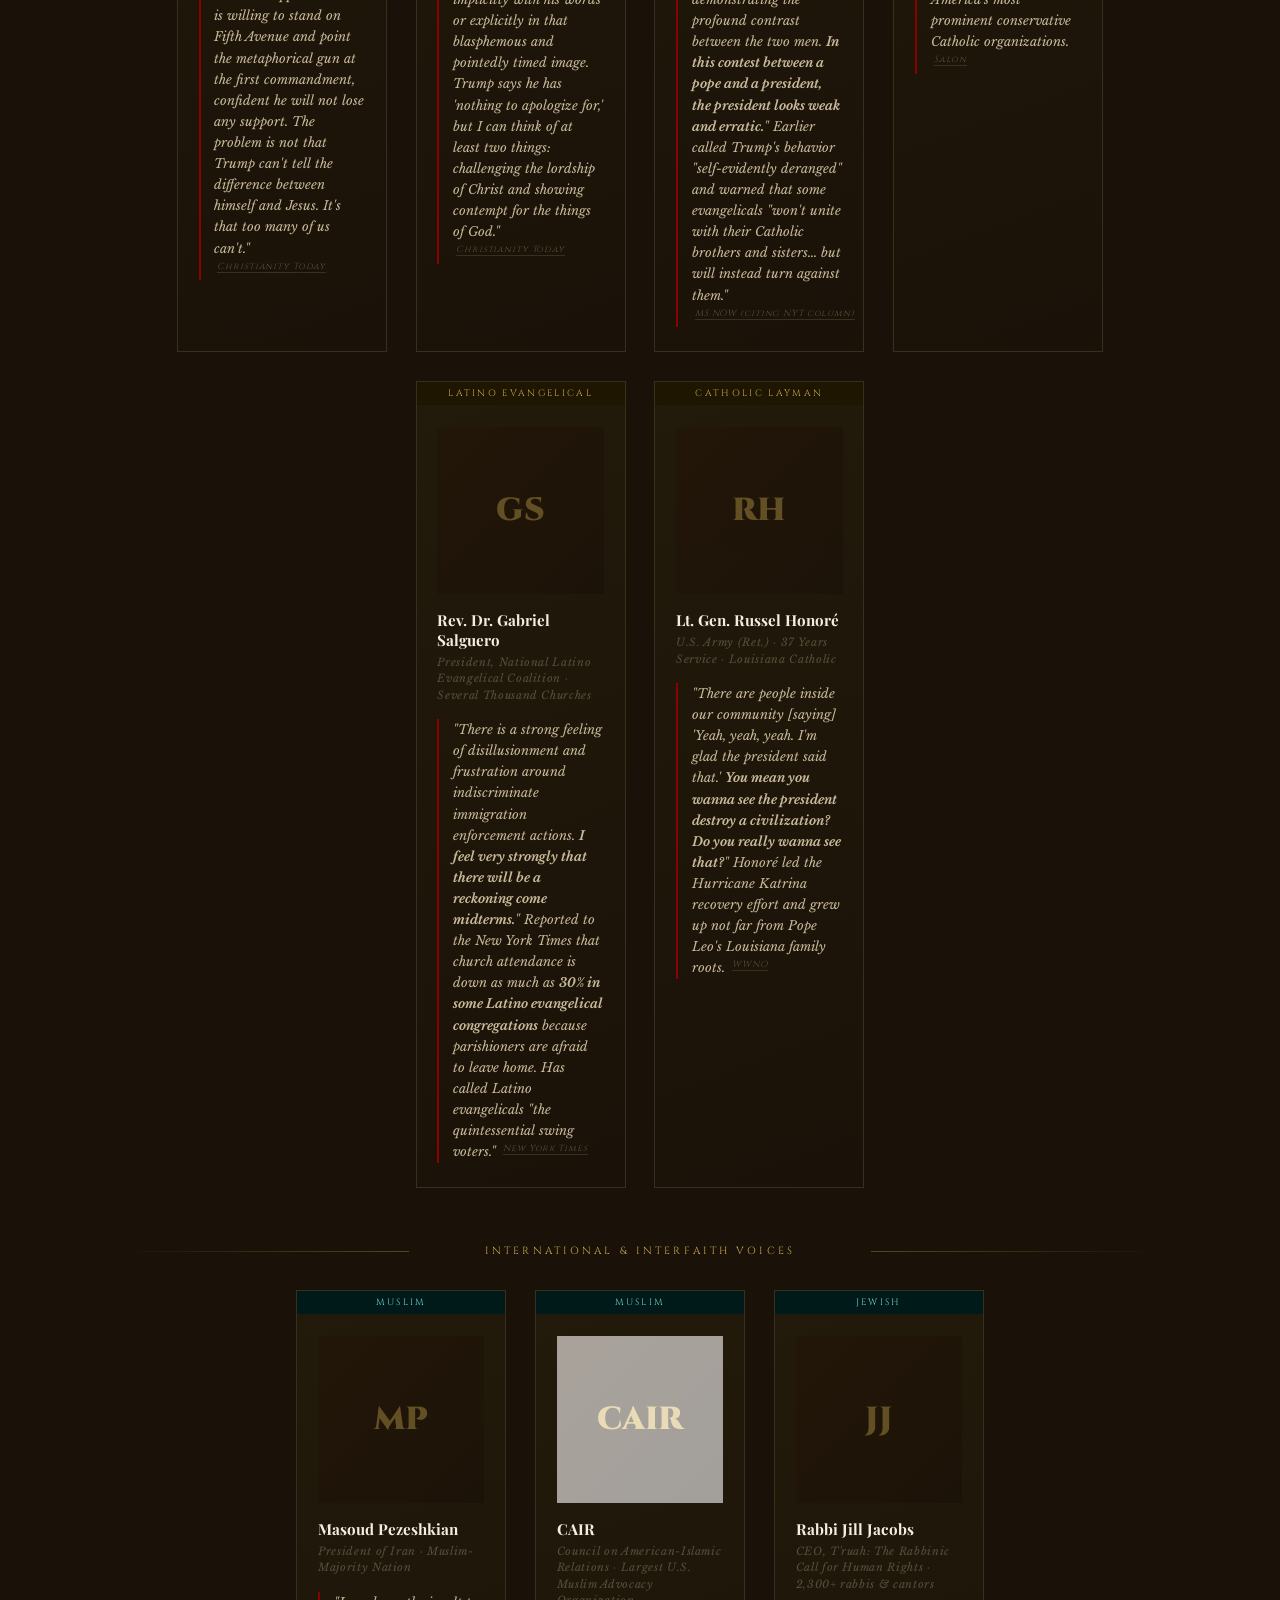
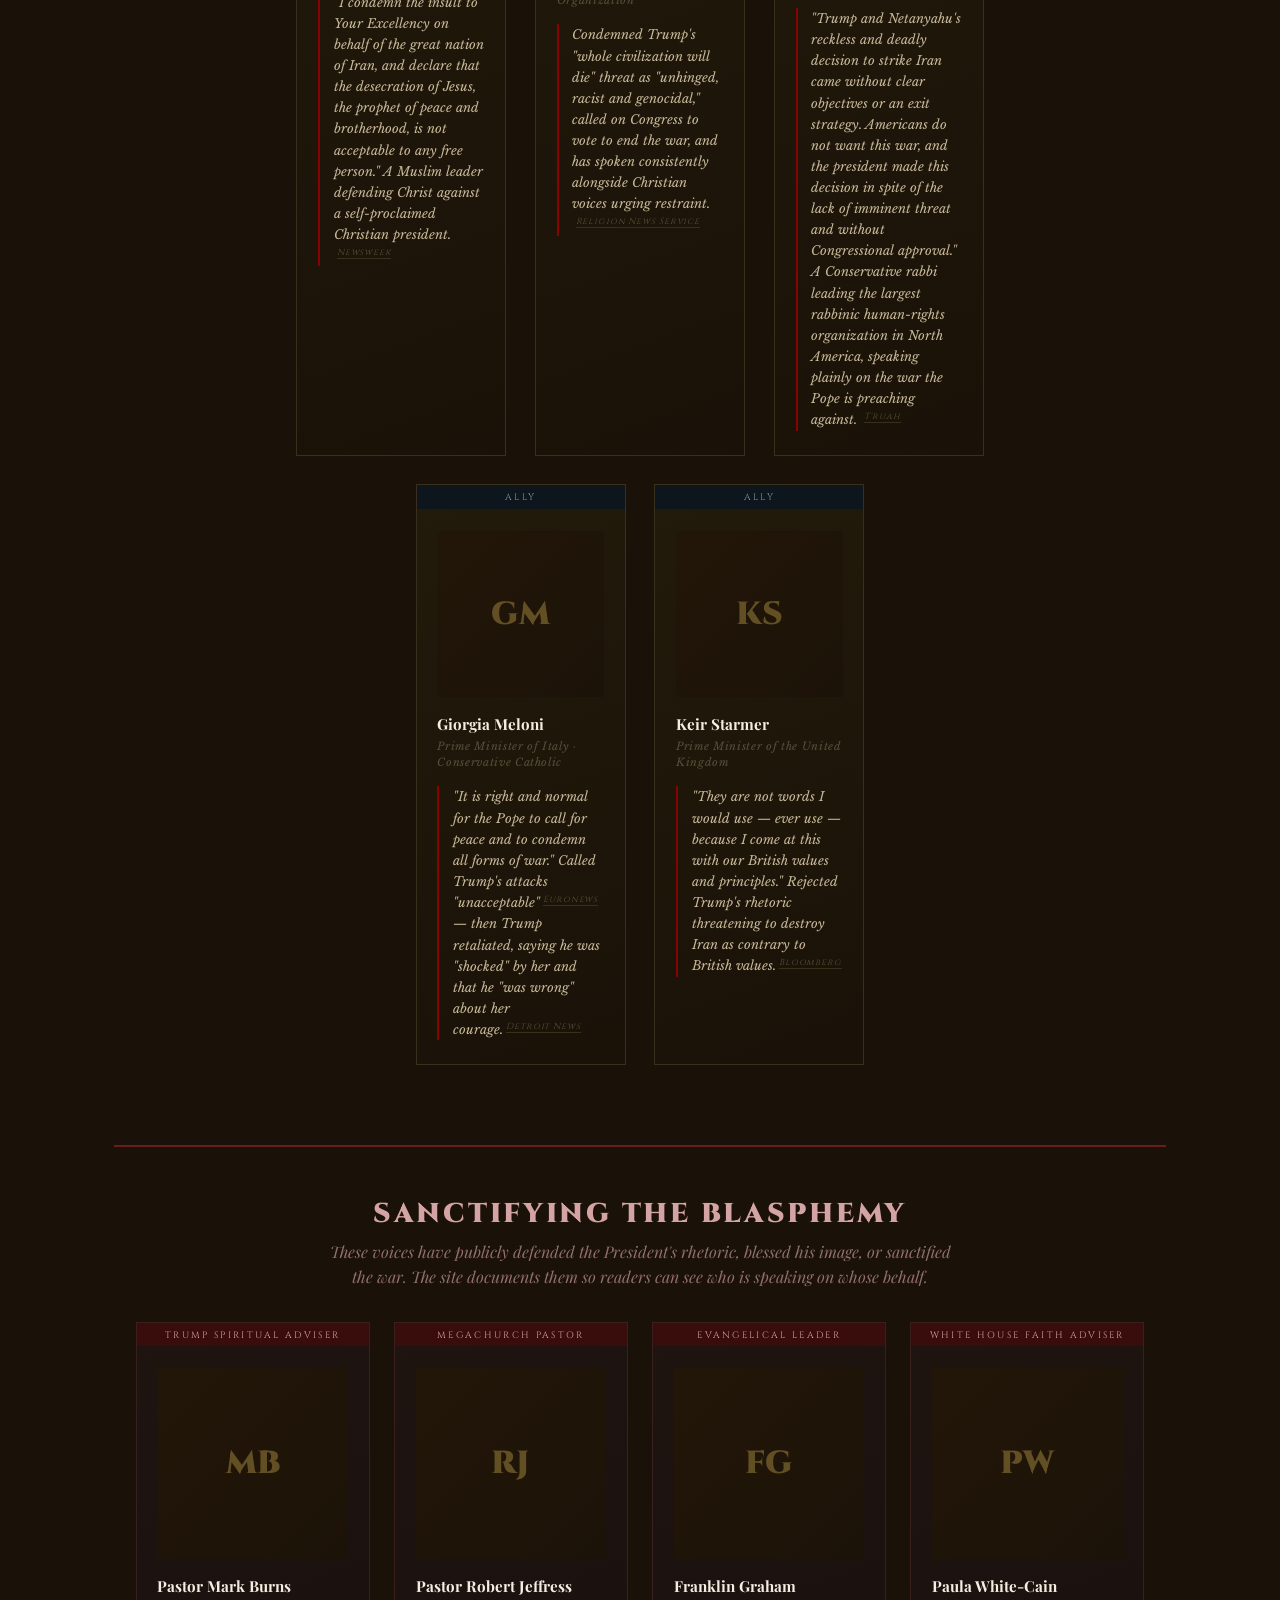
==== commit b87b28a2: "Update site content (index.html)" ====
--- a/index.html
+++ b/index.html
@@ -333,6 +333,7 @@
   <span class="breaking-label">Breaking</span>
   <div class="breaking-clip">
   <span class="breaking-ticker">
+    June 26: Pope Leo opens the Extraordinary Consistory: "War is never worthy of humanity, and it is never blessed by God." All 241 cardinals gather to discuss Magnifica Humanitas. &nbsp;✝&nbsp;
     June 22: Bürgenstock talks produce "road map" and "deconfliction cell" for Lebanon. Iran's FM calls it the "first real test." Netanyahu's spokesperson: "Israel is not a party to of this MoU." &nbsp;✝&nbsp;
     June 21: Trump posts during Vance's negotiations: "we'll hit Iran very hard again, just like we did last week, only harder!!!" The President threatens bombing while the Vice President is at the negotiating table. &nbsp;✝&nbsp;
     June 20: Pope Leo visits the birthplace of St. Frances Xavier Cabrini, patron saint of migrants. 25 days after the White House launched Aliens.gov. &nbsp;✝&nbsp;
@@ -340,7 +341,6 @@
     June 17: Trump signs the U.S.-Iran peace deal from Versailles. Pezeshkian signs from Tehran. Trump warns: "We're gonna bomb the hell out of them" if Iran does not honor the 60-day agreement. &nbsp;✝&nbsp;
     June 15: Navigator poll, Pope Leo +57 net favorability among Catholics, VP JD Vance -12 among Catholics. A 69-point gap the week Vance's memoir on his Catholic conversion is published. &nbsp;✝&nbsp;
     June 11: The Pope's Apostolic Nuncio Paolo Borgia, leading an aid convoy of 25 trucks to a Christian village in southern Lebanon, is stopped at gunpoint by Israeli tanks. &nbsp;✝&nbsp;
-    June 2: Economist/YouGov poll, Pope Leo at +37 net favorability, Trump at -17. A 54-point gap. &nbsp;✝&nbsp;
     May 31: The White House launches Aliens.gov, a government website depicting undocumented immigrants as 1950s-style extraterrestrial monsters &nbsp;✝&nbsp;
     May 25: Pope Leo releases first encyclical, Magnifica Humanitas, declaring the "just war" theory "now outdated" &nbsp;✝&nbsp;
     May 10: A 22-foot gold statue of Trump goes up at Doral. Pastor: "This is not a golden calf." &nbsp;✝&nbsp;
@@ -534,6 +534,15 @@
         <div class="sidebar-feed-wrapper">
         <div class="sidebar-feed is-collapsed" id="sidebar-feed">
 <div class="update-entry sidebar-entry">
+      <p class="update-date">June 26, 2026</p>
+      <h3 class="update-hed">"War Is Never Blessed by God." Pope Leo Opens the Extraordinary Consistory.</h3>
+      <p class="update-body">This morning at St. Peter's Basilica, Pope Leo XIV opened the second Extraordinary Consistory of his pontificate — a two-day closed-door gathering of all 241 cardinals from around the world, convened to discuss the international situation, the implementation of <em>Magnifica Humanitas</em>, and the next phase of the Synod on Synodality. Eight months in the planning, called in early January with the agenda finalized by Cardinal Giovanni Battista Re in a letter to the College on June 3. Today's opening Mass and the working sessions in the Paul VI Audience Hall began without reference to the U.S.-Iran memorandum, the Bürgenstock talks, or the President. The Pope's homily was on its own terms.</p>
+      <p class="update-body">From the homily, published by the Vatican on its official site this afternoon: <em>"The unity of the human family takes precedence over individual peoples and states."</em> Peace, the Pope said, is <em>"a duty of justice."</em> And then: <strong><em>"Therefore, war is never worthy of humanity, and it is never blessed by God, because, even if we are equipped with high-tech weapons, the Creator has endowed us with intelligence and free will to resolve conflicts as human beings and not as beasts."</em></strong> The line extends — formally, in homiletic form, before the assembled College — the argument <em>Magnifica Humanitas</em> made on May 25 by calling just-war theory <em>"now outdated."</em> The cardinals were invited to take it up in working session. Cardinal Víctor Manuel Fernández, Prefect of the Dicastery for the Doctrine of the Faith, opened the afternoon's theme — <em>"The Culture of Power and the Civilization of Love"</em> — drawing on Chapter V of the encyclical.</p>
+      <p class="update-body">The Vatican's own summary of the closed-door morning session noted that the ten working groups of cardinals discussed <em>"suffering experienced by men and women living through this period of profound social transformation,"</em> <em>"the growing polarization around the world and a deepening distrust of institutions and democracy,"</em> the rise of religious violence and antisemitism, and the rise of loneliness. The cardinals identified <em>"synodality, charity, solidarity, education, popular piety and efforts to promote peace and dialogue as hopeful signs."</em> One observable absence: <strong>explicit discussion of just-war theory, which had been on the originally announced Vatican agenda, did not appear on the final program</strong>, per <em>National Catholic Register</em> reporting. Whether that omission reflects an internal judgment to leave the doctrinal point as it already stands in the encyclical, or something else, the Vatican has not said.</p>
+      <p class="update-body">The arc the encyclical began on May 25 has now been carried forward by the Pope twice within a month — at the Sagrada Família on June 10, at the consistory today — without any explicit address of the U.S. President, the U.S.-Iran memorandum, or the deconfliction cell that the Pope's diplomatic emissaries have been working on the same week the cardinals were arriving in Rome. The omission is not silence. It is, by now, posture. The Pope, asked in April whether he feared the Trump administration, said: <em>"No fear."</em> The consistory continues tomorrow with a final session on the Synod, and concludes Monday, June 29 — the Solemnity of Saints Peter and Paul — with Mass in St. Peter's Basilica and the conferral of the pallium on new metropolitan archbishops. <a href="https://www.vatican.va/content/leo-xiv/en/homilies/2026/documents/20260626-messa-concistoro.html" target="_blank" rel="noopener" class="src">Vatican.va (full homily)</a> <a href="https://catholicreview.org/pope-leo-tells-cardinals-war-is-never-blessed-by-god/" target="_blank" rel="noopener" class="src">Catholic Review</a> <a href="https://www.vaticannews.va/en/vatican-city/news/2026-06/schedule-pope-leo-xiv-consistory-cardinals-june.html" target="_blank" rel="noopener" class="src">Vatican News (program)</a> <a href="https://www.ncregister.com/news/pentin-june-2026-consistory-preview" target="_blank" rel="noopener" class="src">National Catholic Register</a></p>
+    </div>
+
+    <div class="update-entry sidebar-entry">
       <p class="update-date">June 20–22, 2026</p>
       <h3 class="update-hed">The Vice President Negotiated for Peace in Lebanon. The President Threatened More Bombing While He Did. The Pope Visited the Birthplace of a Saint of Migrants.</h3>
       <p class="update-body">The Bürgenstock implementation talks, delayed from Friday to Sunday, went forward on June 21. Vice President JD Vance led the U.S. delegation. Iran's Foreign Minister Abbas Araghchi and Parliament Speaker Mohammad Bagher Ghalibaf led Iran's. Pakistan and Qatar mediated. The talks concluded with a joint statement from the mediators announcing a <em>"road map"</em> toward a final deal within 60 days and <strong>the creation of a "deconfliction cell" for Lebanon</strong>, a framework Araghchi called the <em>"first real test"</em> of the negotiating process. Notably, <strong>Israel was not part of the mechanism</strong>. David Mencer, spokesperson for Prime Minister Netanyahu: <em>"Israel is not a party to of this [memorandum of understanding] or of the negotiations with Iran."</em> Netanyahu separately vowed to keep a <em>"security zone"</em> in southern Lebanon under Israeli military control.</p>
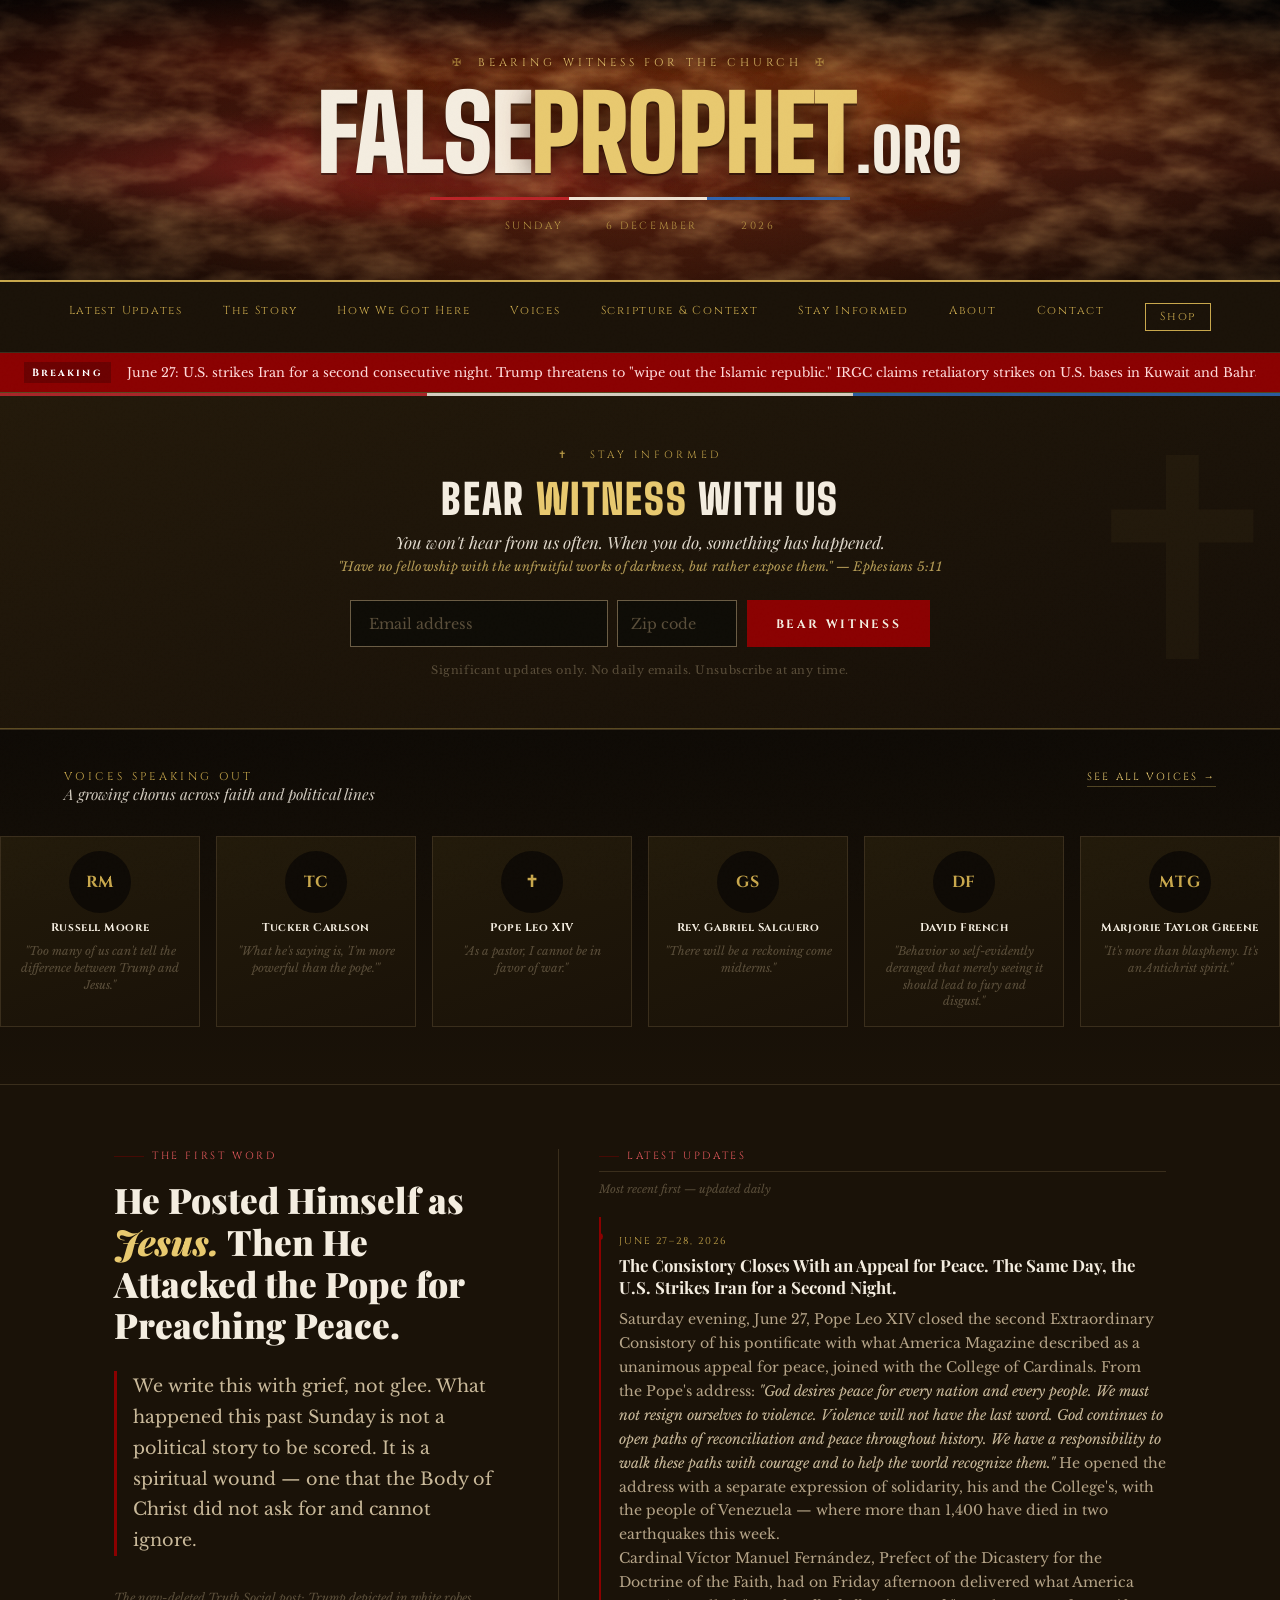
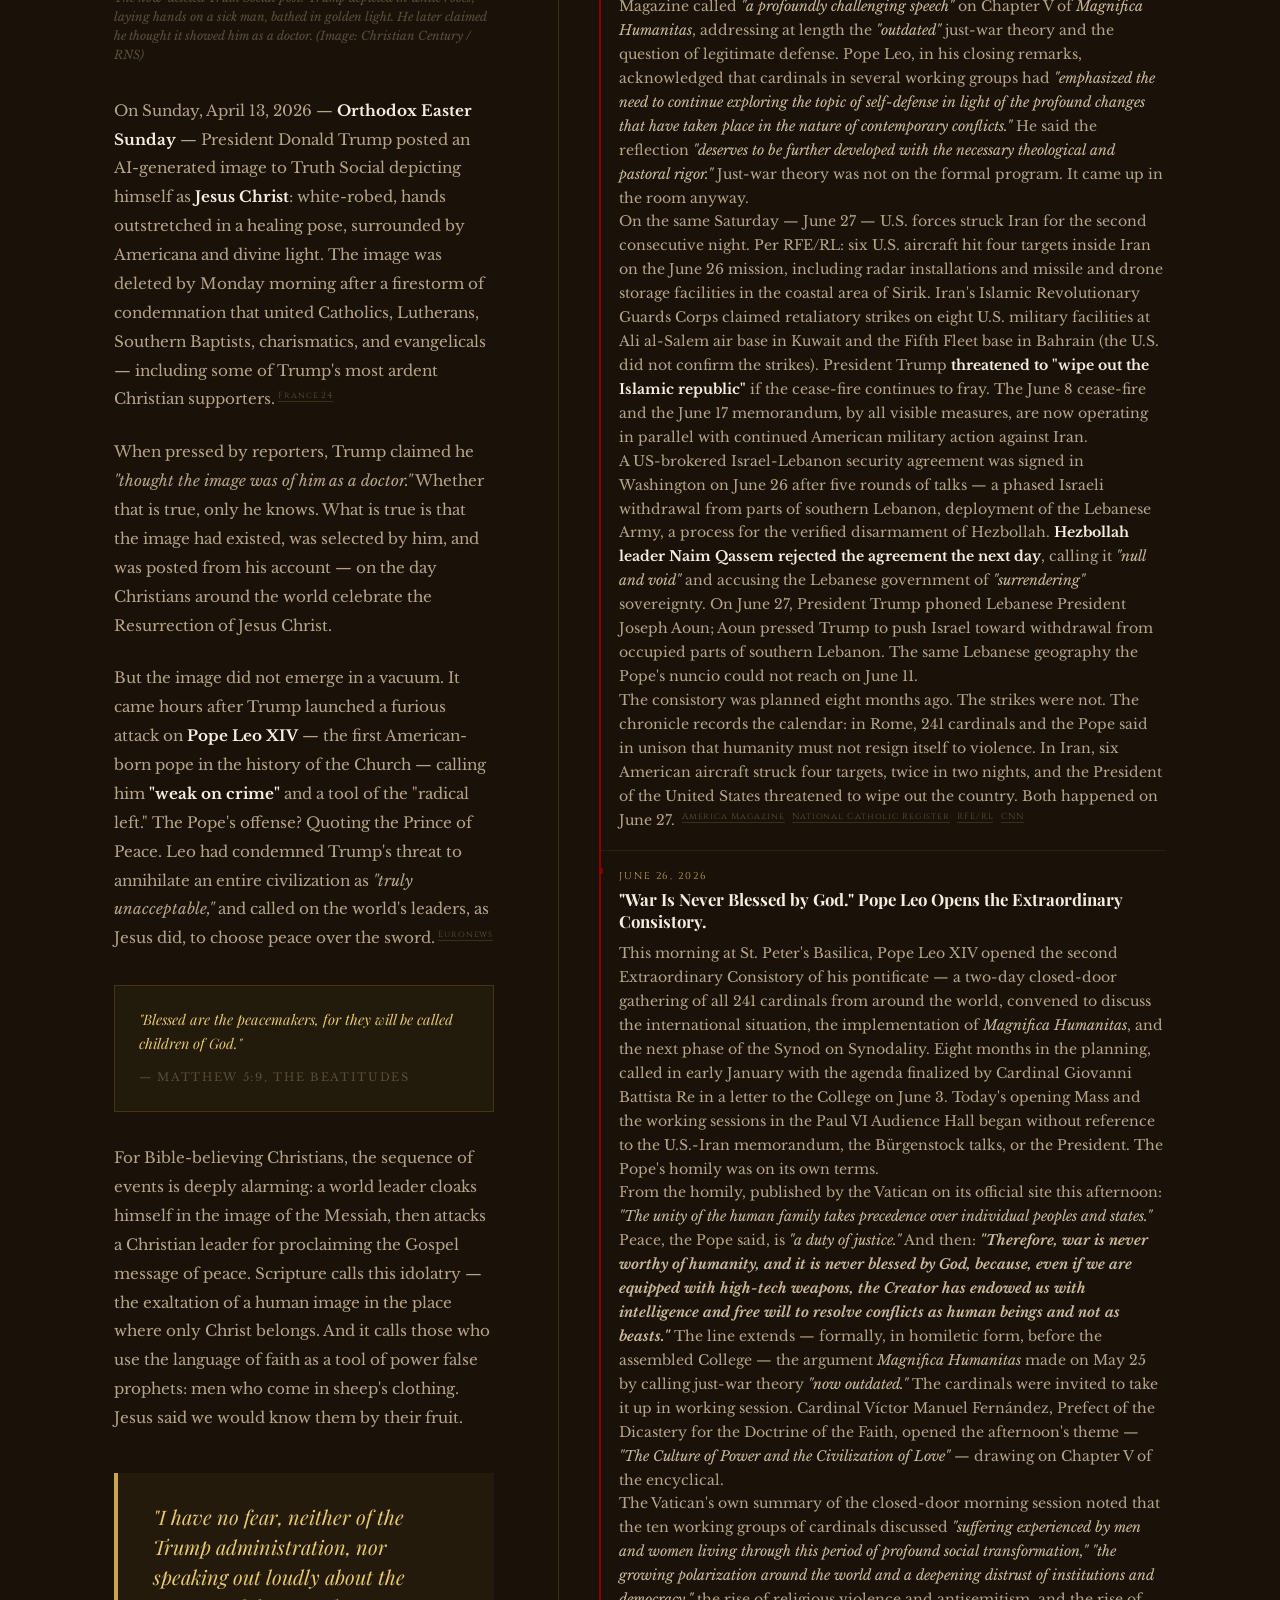
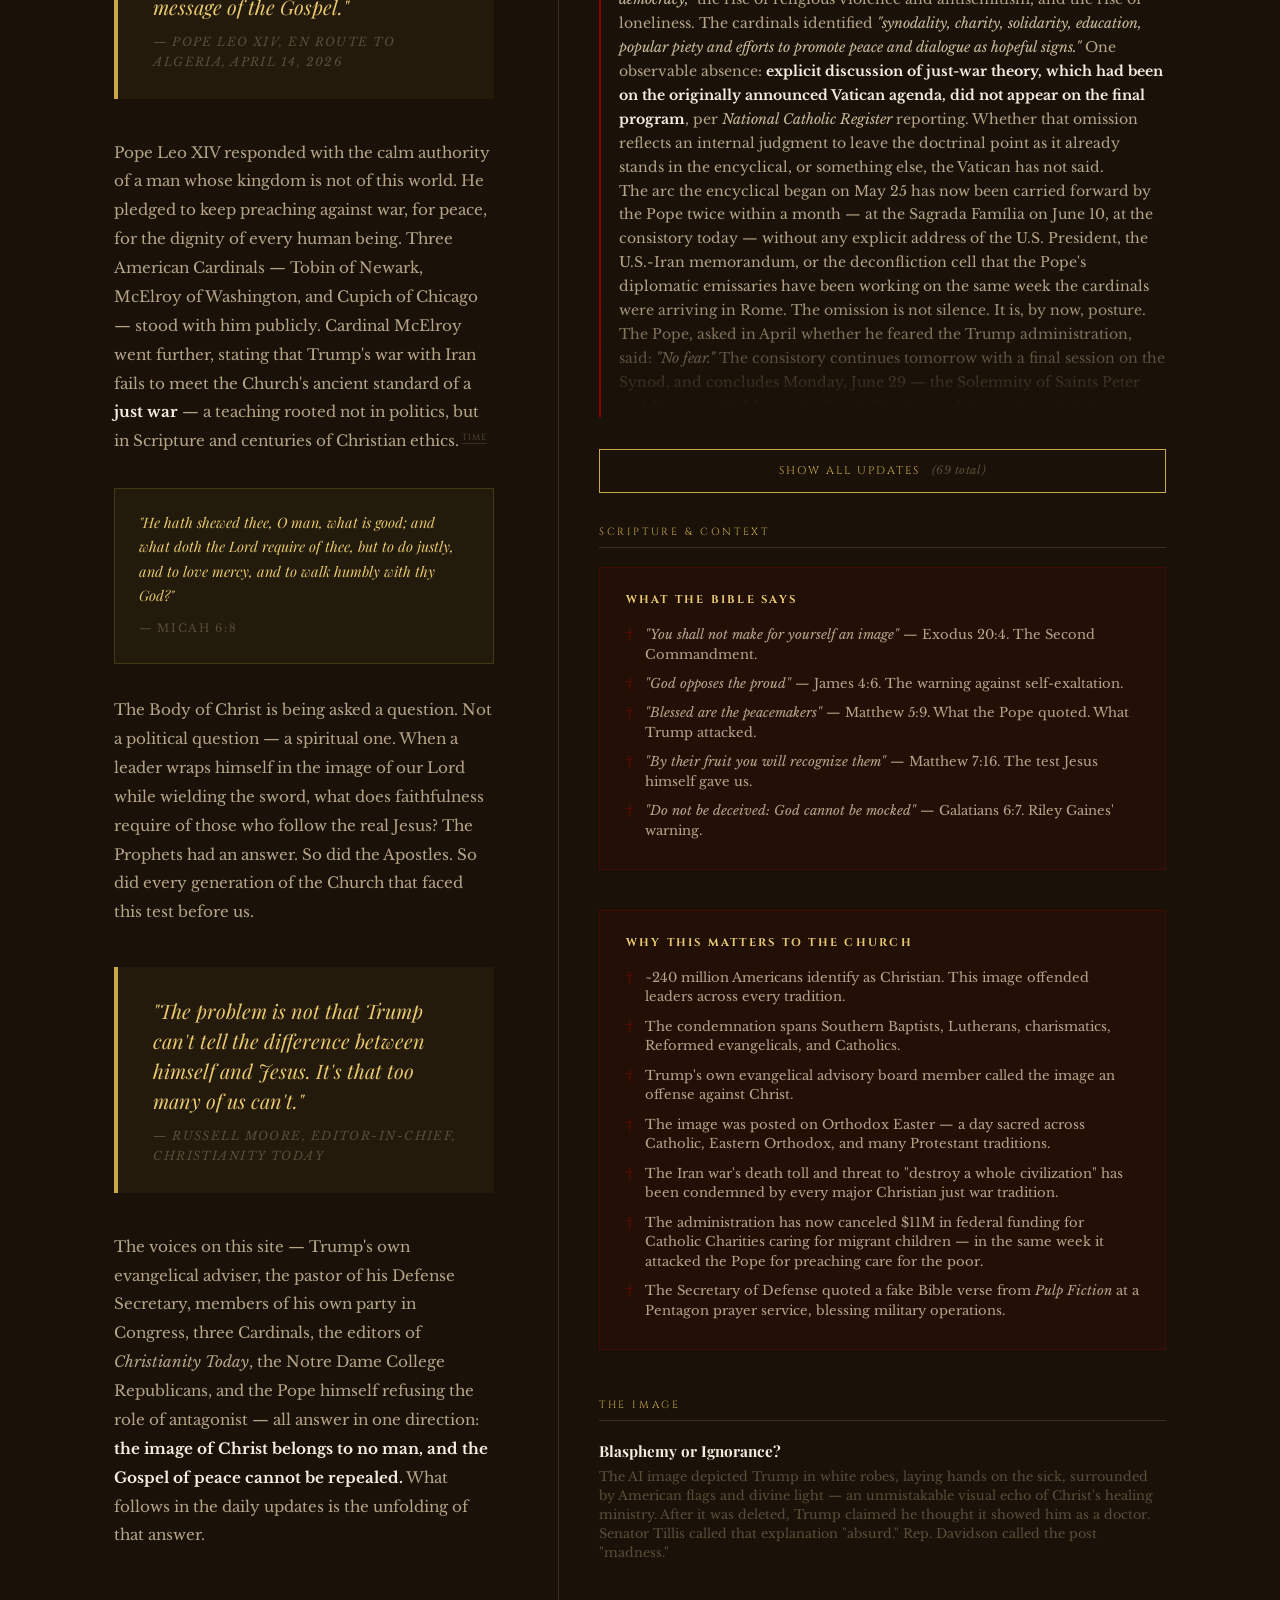
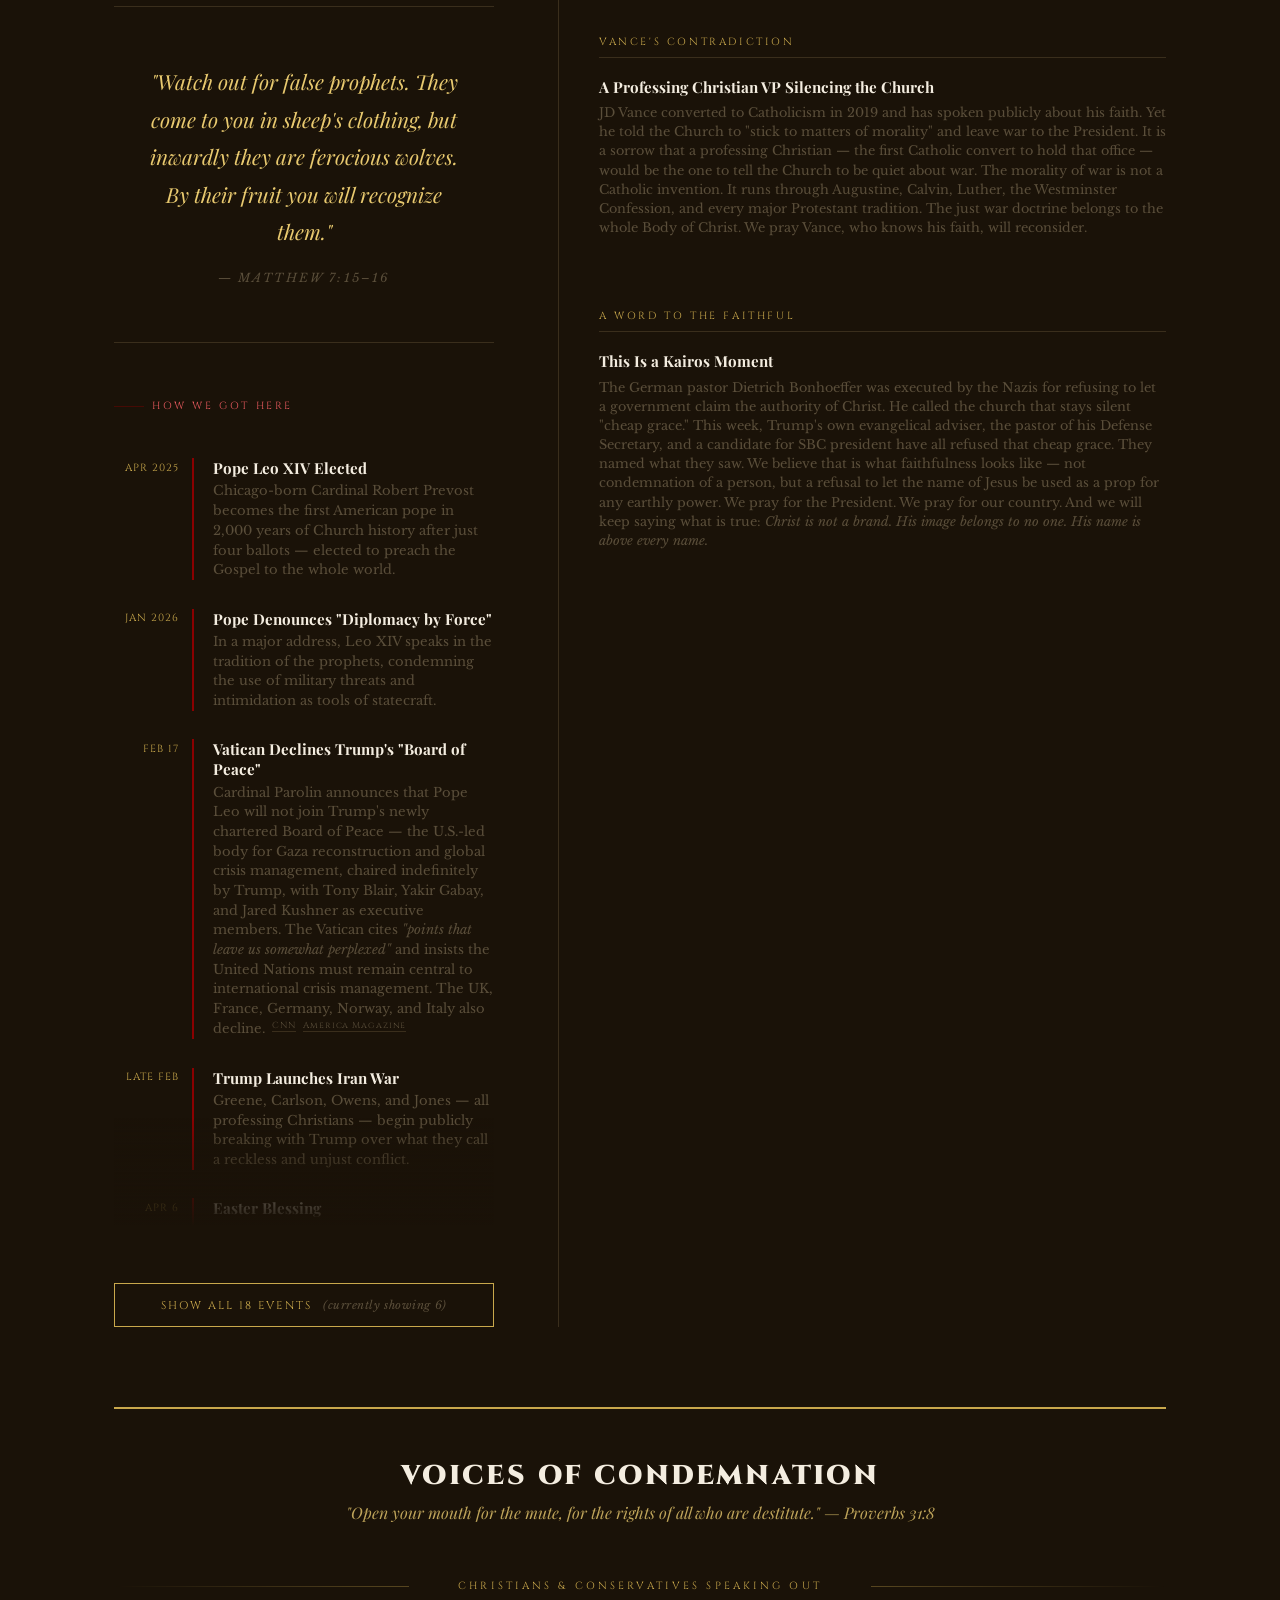
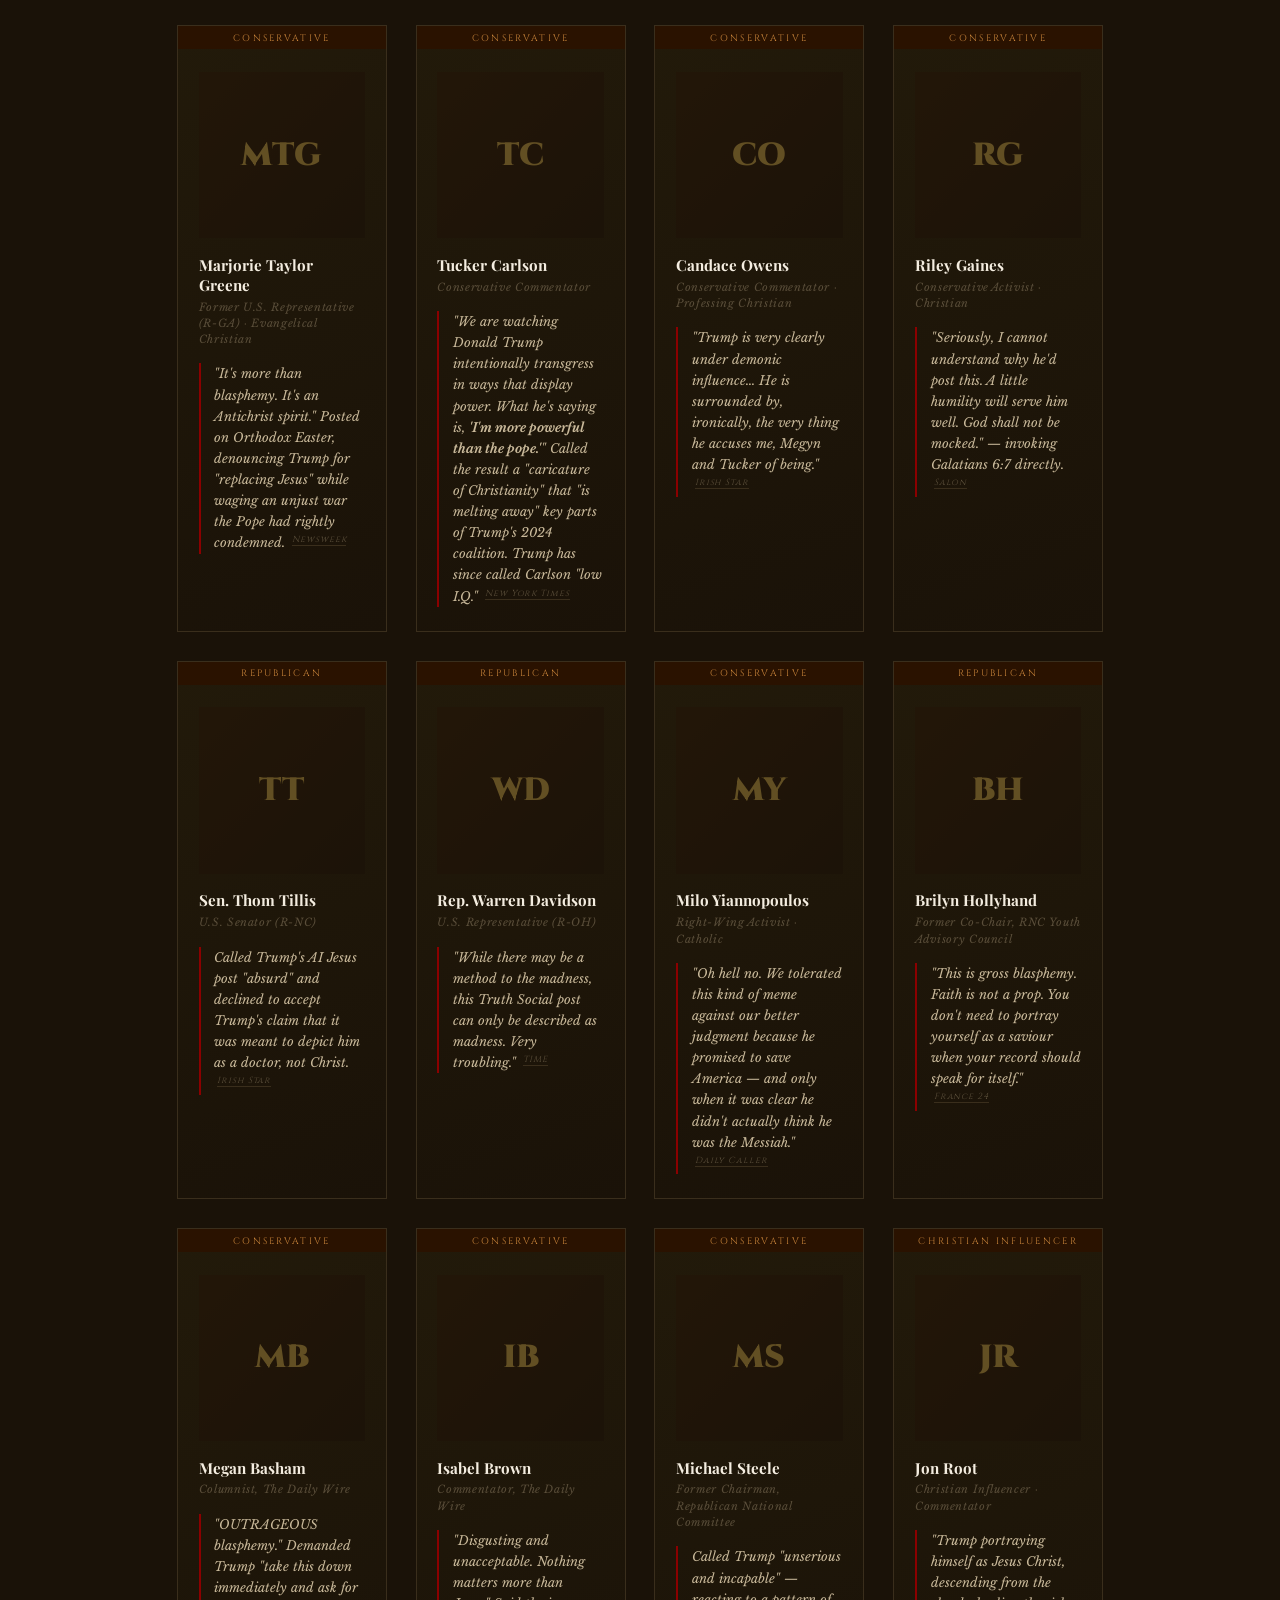
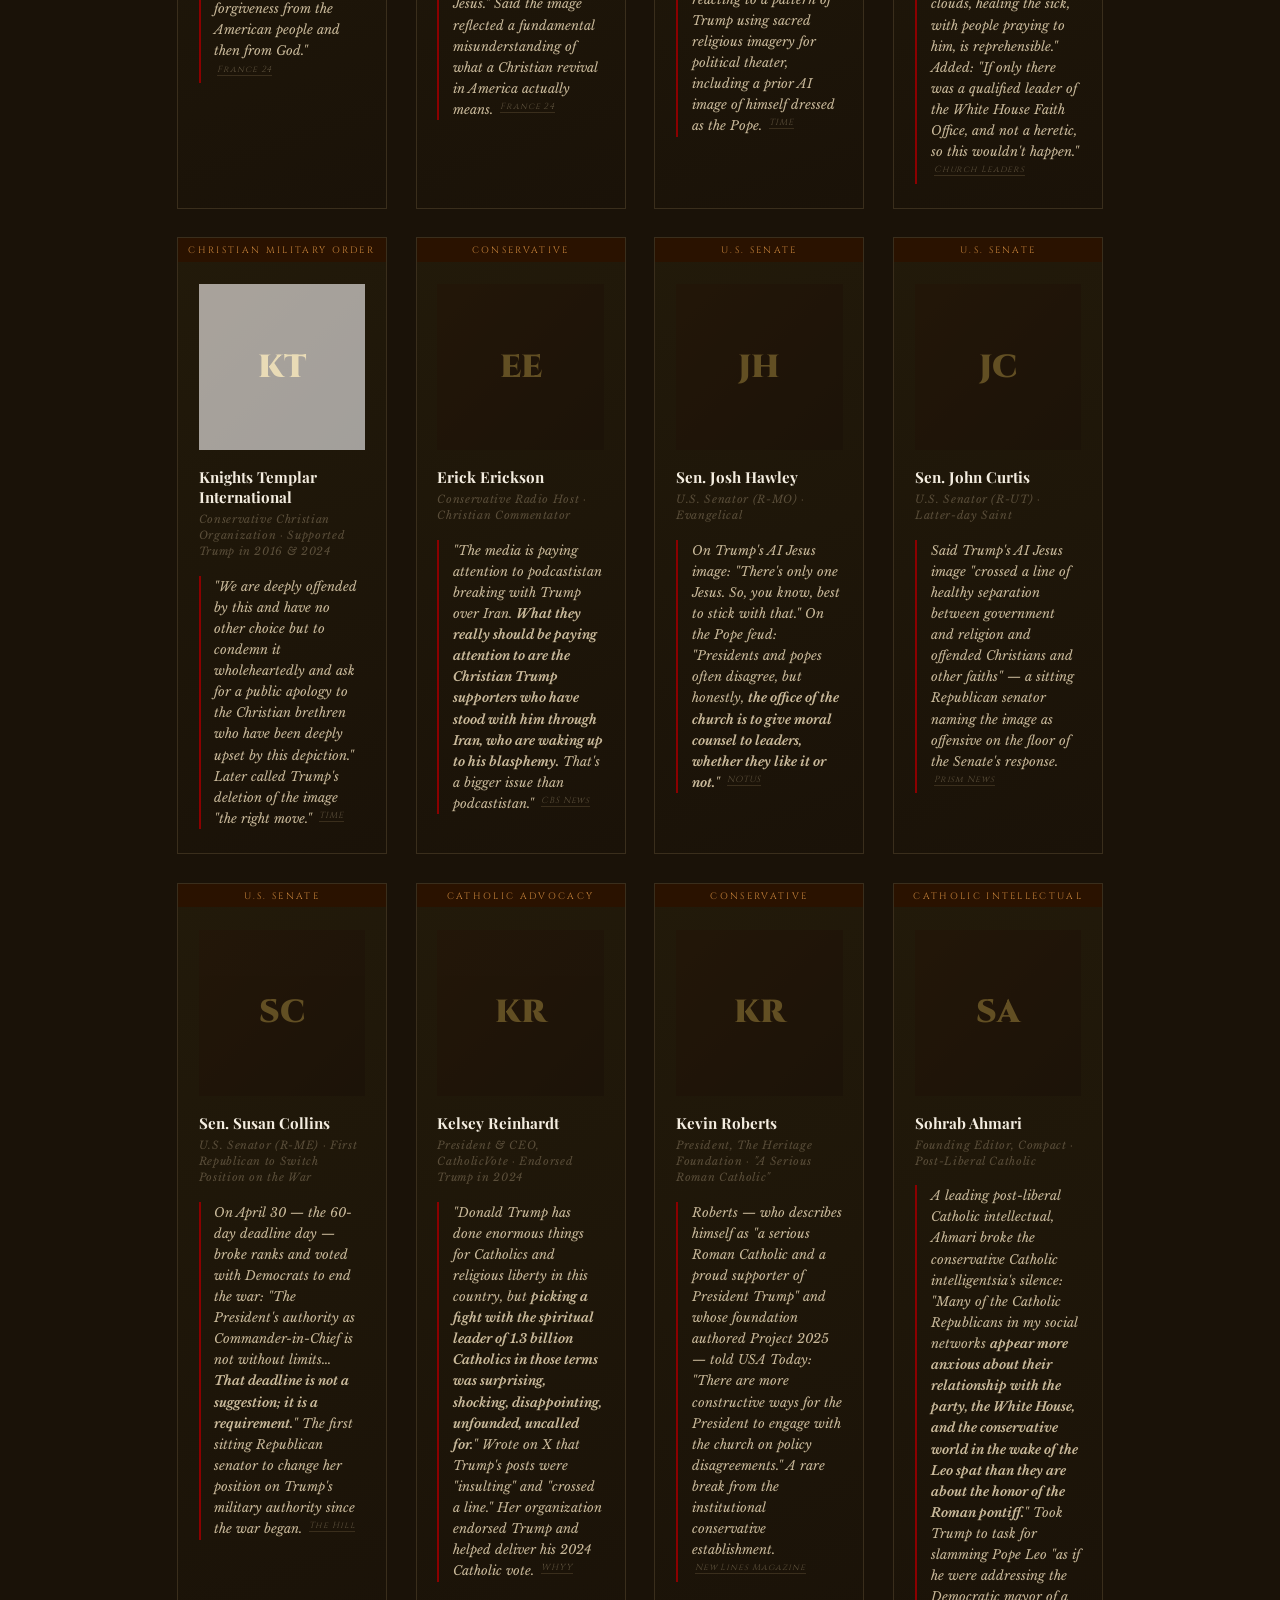
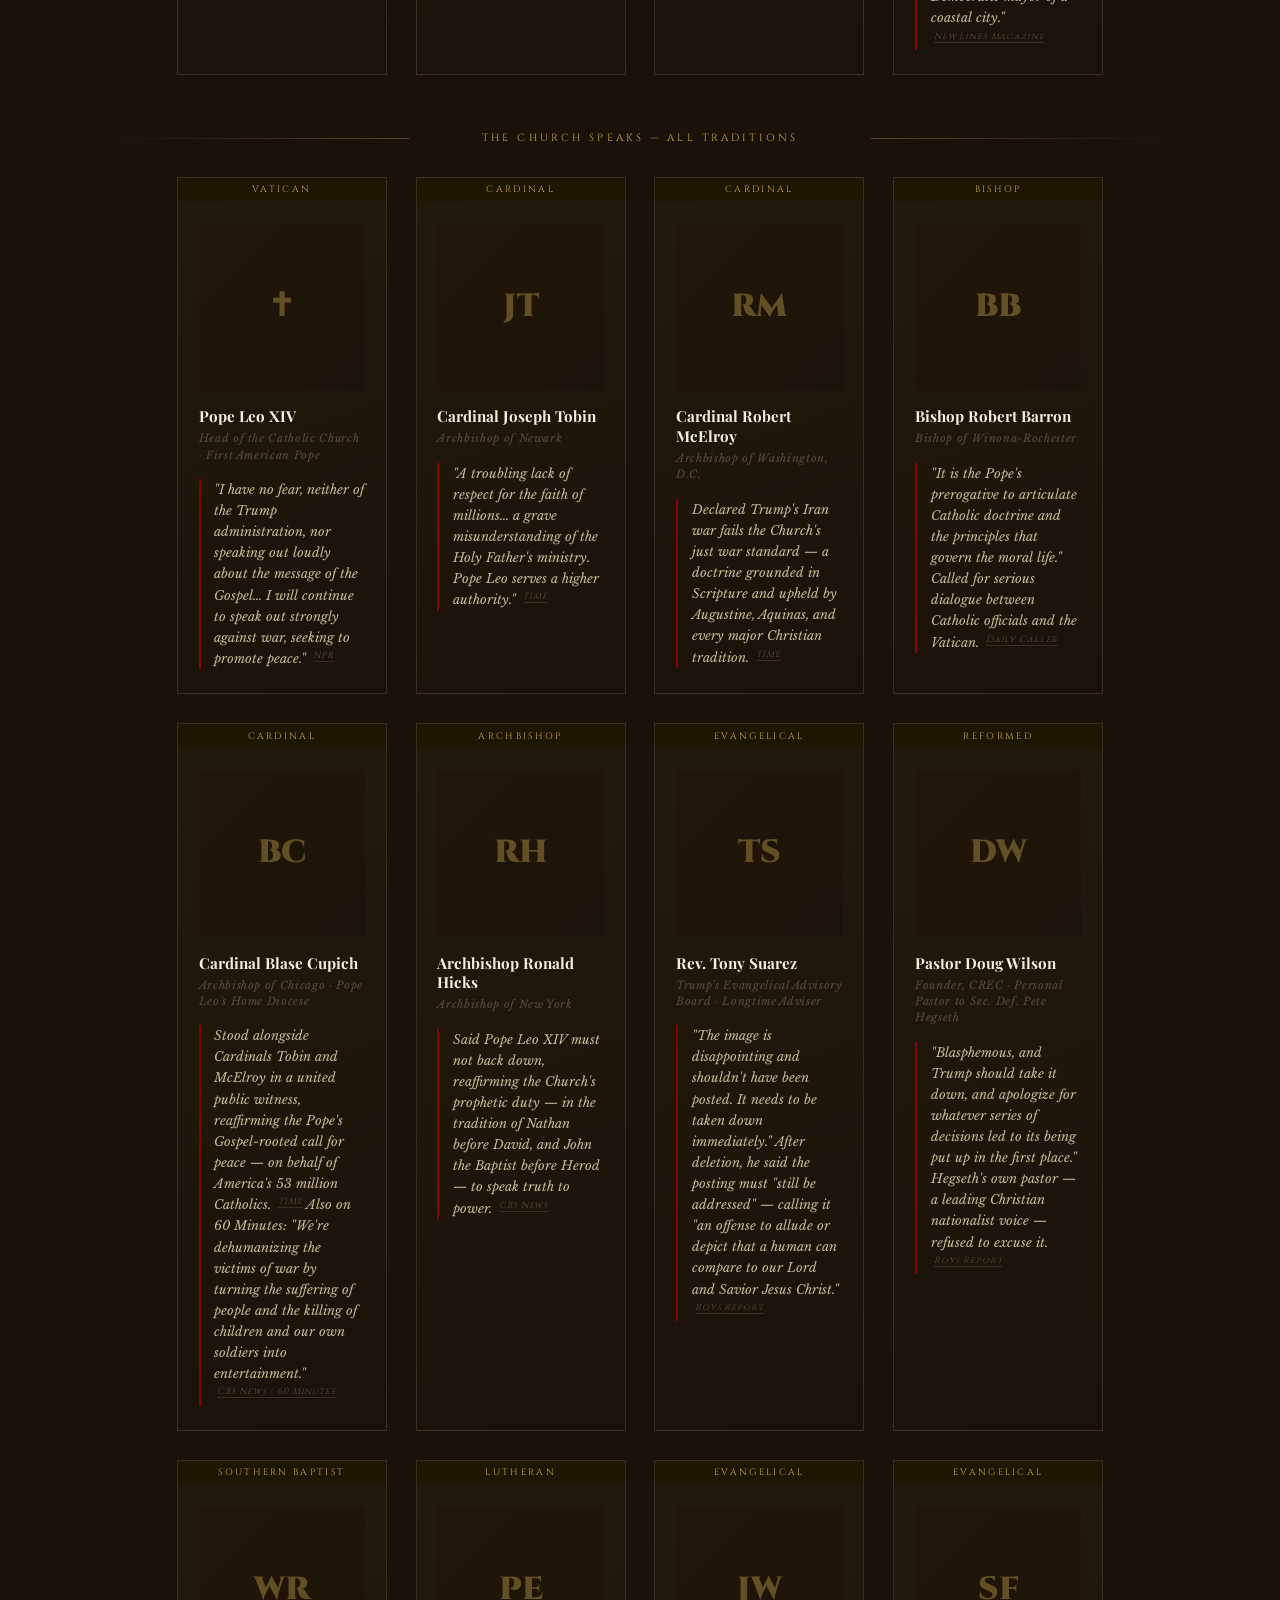
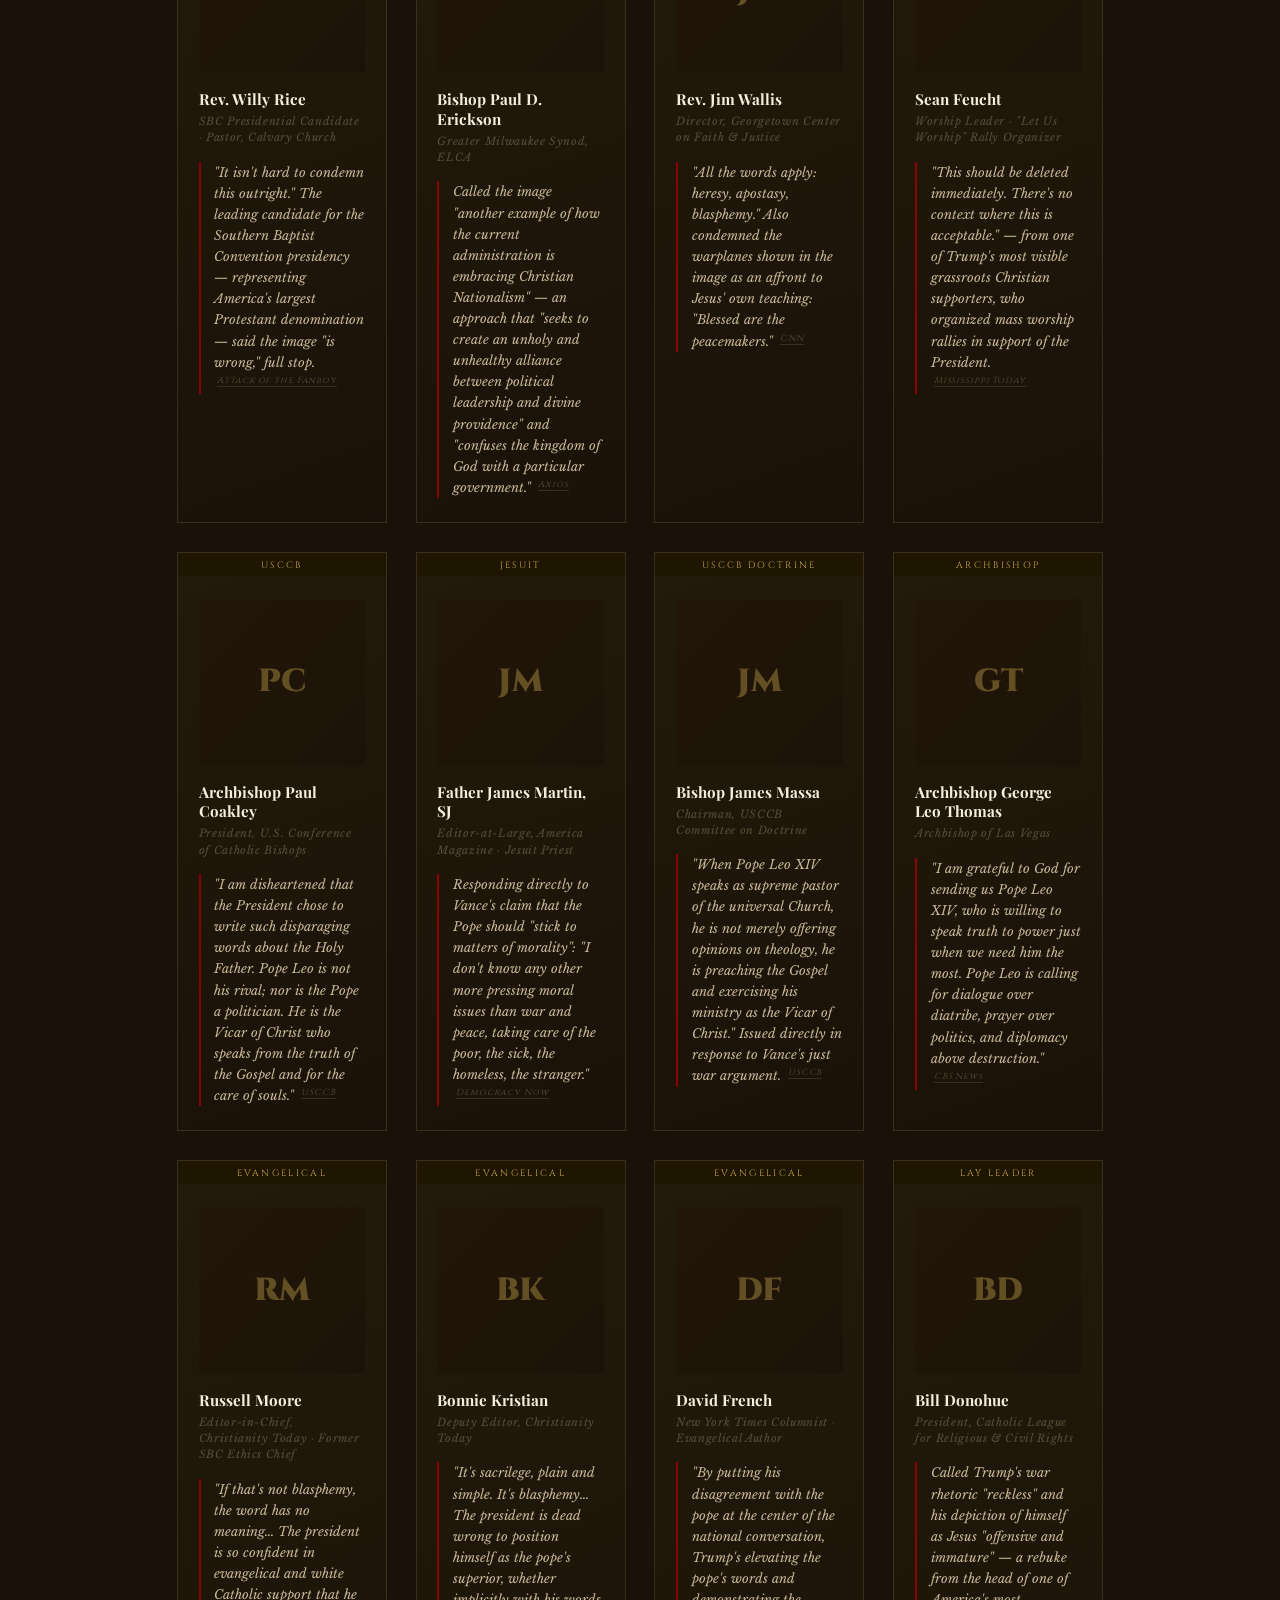
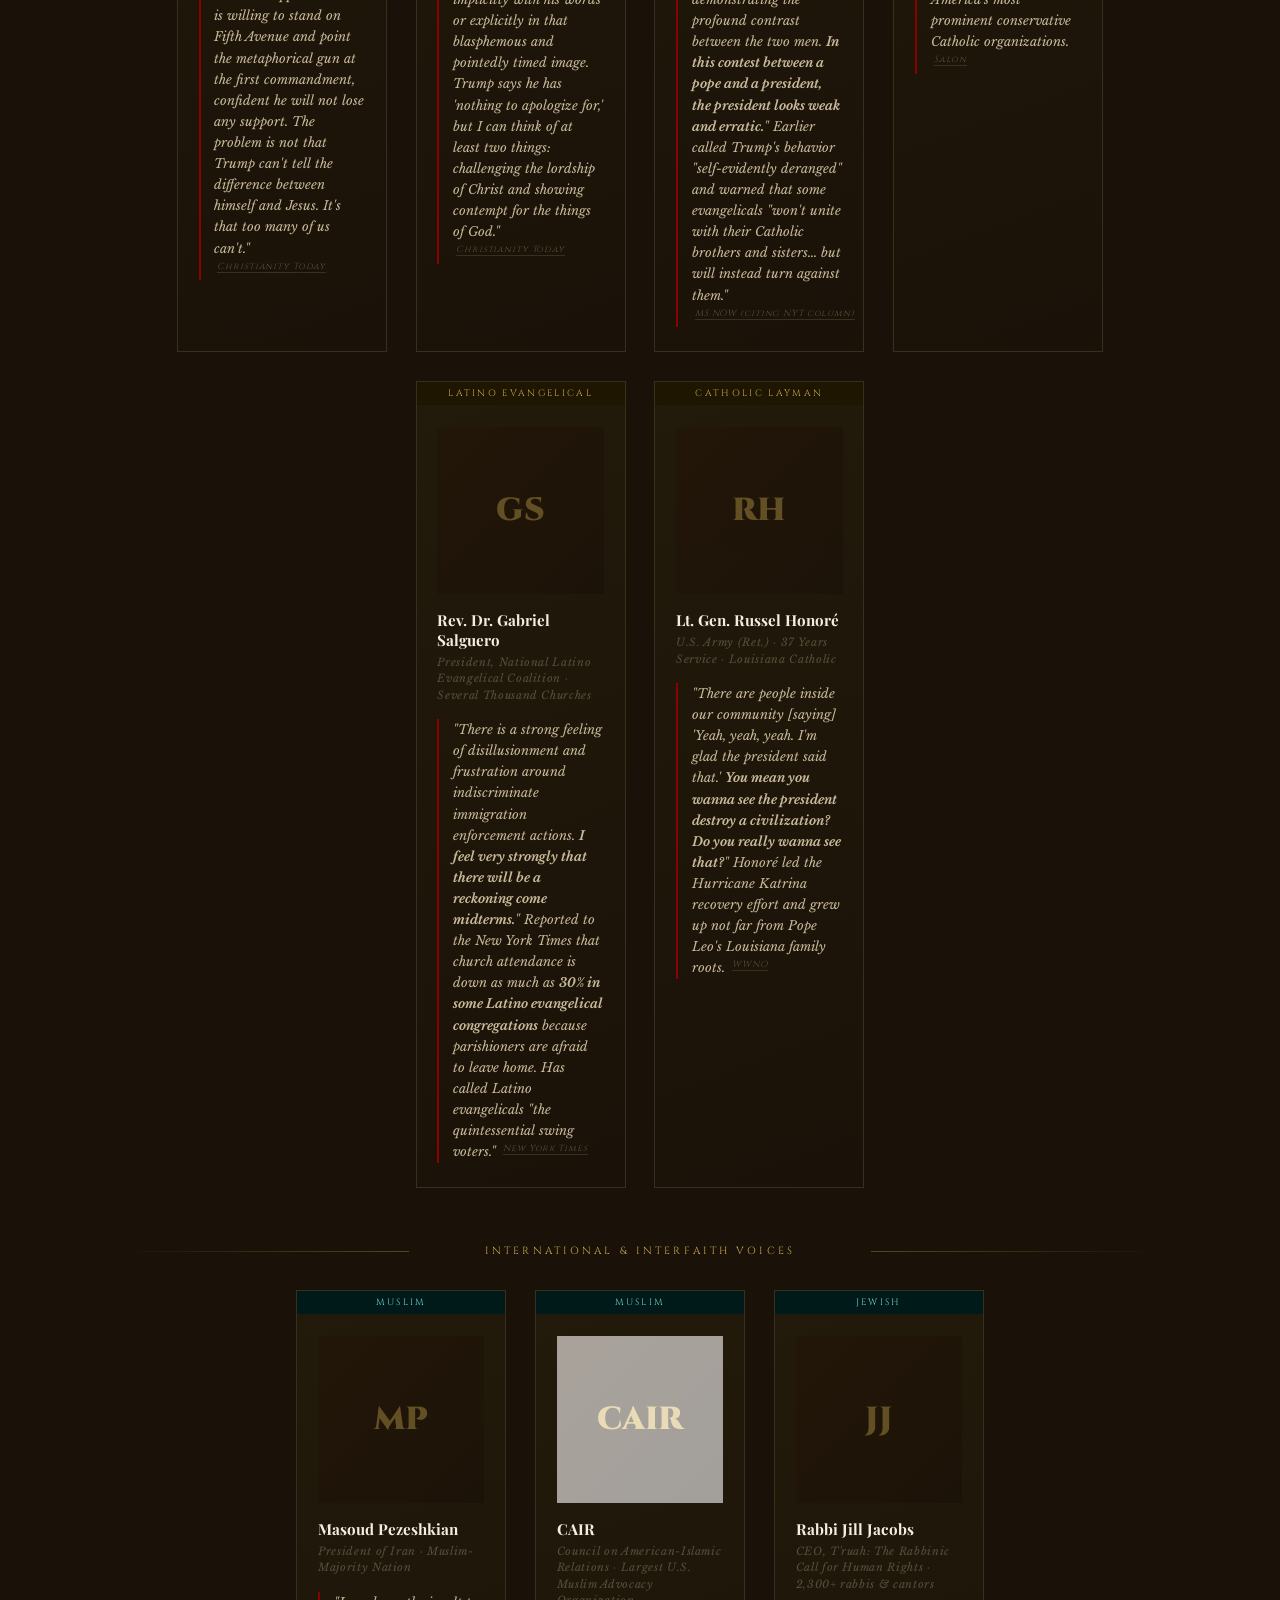
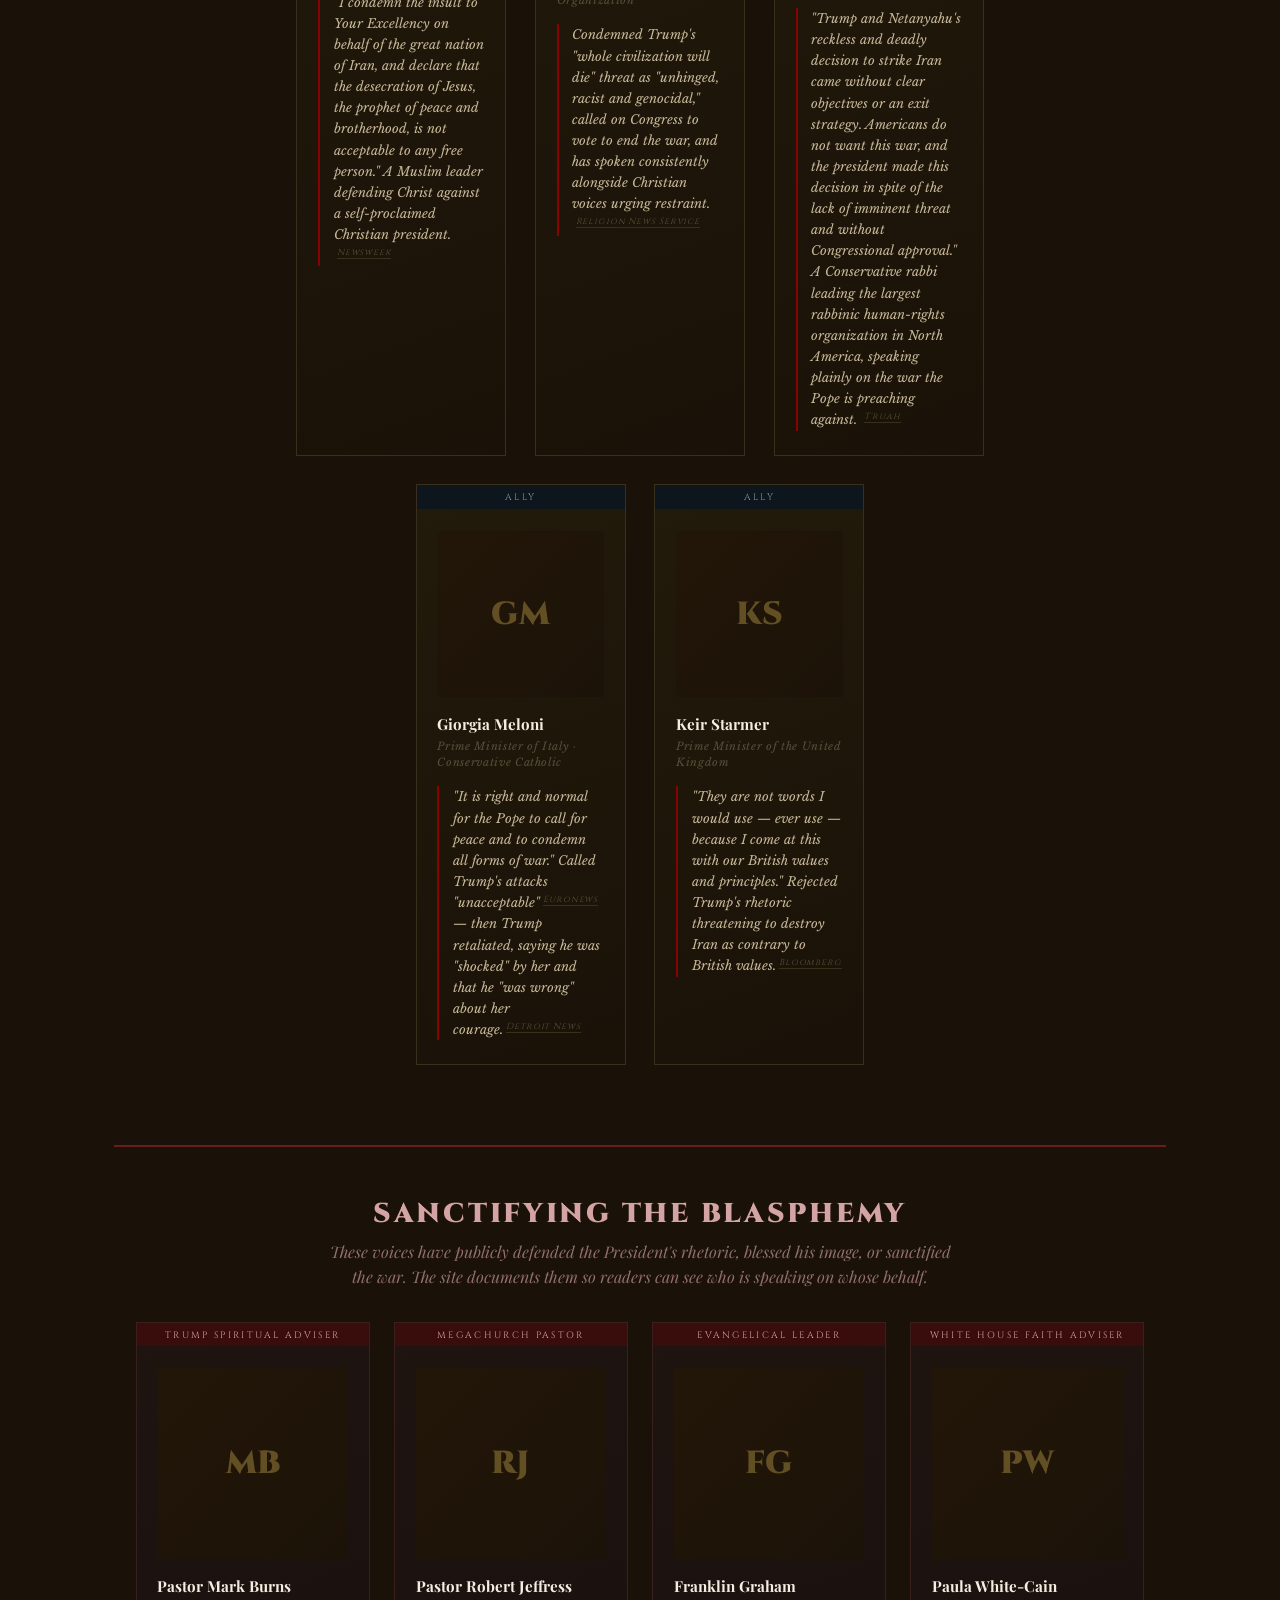
==== commit 61fc2c0f: "Update site content (index.html)" ====
--- a/index.html
+++ b/index.html
@@ -333,13 +333,14 @@
   <span class="breaking-label">Breaking</span>
   <div class="breaking-clip">
   <span class="breaking-ticker">
+    June 27: U.S. strikes Iran for a second consecutive night. Trump threatens to "wipe out the Islamic republic." IRGC claims retaliatory strikes on U.S. bases in Kuwait and Bahrain. &nbsp;✝&nbsp;
+    June 27: Pope Leo closes the Extraordinary Consistory with an appeal joined by 241 cardinals: "Violence will not have the last word." &nbsp;✝&nbsp;
+    June 27: Hezbollah leader Naim Qassem rejects the U.S.-brokered Israel-Lebanon security agreement signed in Washington the day before — calls it "null and void." &nbsp;✝&nbsp;
     June 26: Pope Leo opens the Extraordinary Consistory: "War is never worthy of humanity, and it is never blessed by God." All 241 cardinals gather to discuss Magnifica Humanitas. &nbsp;✝&nbsp;
     June 22: Bürgenstock talks produce "road map" and "deconfliction cell" for Lebanon. Iran's FM calls it the "first real test." Netanyahu's spokesperson: "Israel is not a party to of this MoU." &nbsp;✝&nbsp;
     June 21: Trump posts during Vance's negotiations: "we'll hit Iran very hard again, just like we did last week, only harder!!!" The President threatens bombing while the Vice President is at the negotiating table. &nbsp;✝&nbsp;
-    June 20: Pope Leo visits the birthplace of St. Frances Xavier Cabrini, patron saint of migrants. 25 days after the White House launched Aliens.gov. &nbsp;✝&nbsp;
     June 18: PRRI national poll, Pope Leo 56% favorable, Trump 34% favorable. Among Democrats, Pope 73%, Trump 5%. Pope outpolls Trump among every group except Republicans. &nbsp;✝&nbsp;
     June 17: Trump signs the U.S.-Iran peace deal from Versailles. Pezeshkian signs from Tehran. Trump warns: "We're gonna bomb the hell out of them" if Iran does not honor the 60-day agreement. &nbsp;✝&nbsp;
-    June 15: Navigator poll, Pope Leo +57 net favorability among Catholics, VP JD Vance -12 among Catholics. A 69-point gap the week Vance's memoir on his Catholic conversion is published. &nbsp;✝&nbsp;
     June 11: The Pope's Apostolic Nuncio Paolo Borgia, leading an aid convoy of 25 trucks to a Christian village in southern Lebanon, is stopped at gunpoint by Israeli tanks. &nbsp;✝&nbsp;
     May 31: The White House launches Aliens.gov, a government website depicting undocumented immigrants as 1950s-style extraterrestrial monsters &nbsp;✝&nbsp;
     May 25: Pope Leo releases first encyclical, Magnifica Humanitas, declaring the "just war" theory "now outdated" &nbsp;✝&nbsp;
@@ -534,6 +535,16 @@
         <div class="sidebar-feed-wrapper">
         <div class="sidebar-feed is-collapsed" id="sidebar-feed">
 <div class="update-entry sidebar-entry">
+      <p class="update-date">June 27–28, 2026</p>
+      <h3 class="update-hed">The Consistory Closes With an Appeal for Peace. The Same Day, the U.S. Strikes Iran for a Second Night.</h3>
+      <p class="update-body">Saturday evening, June 27, Pope Leo XIV closed the second Extraordinary Consistory of his pontificate with what America Magazine described as a unanimous appeal for peace, joined with the College of Cardinals. From the Pope's address: <em>"God desires peace for every nation and every people. We must not resign ourselves to violence. Violence will not have the last word. God continues to open paths of reconciliation and peace throughout history. We have a responsibility to walk these paths with courage and to help the world recognize them."</em> He opened the address with a separate expression of solidarity, his and the College's, with the people of Venezuela — where more than 1,400 have died in two earthquakes this week.</p>
+      <p class="update-body">Cardinal Víctor Manuel Fernández, Prefect of the Dicastery for the Doctrine of the Faith, had on Friday afternoon delivered what America Magazine called <em>"a profoundly challenging speech"</em> on Chapter V of <em>Magnifica Humanitas</em>, addressing at length the <em>"outdated"</em> just-war theory and the question of legitimate defense. Pope Leo, in his closing remarks, acknowledged that cardinals in several working groups had <em>"emphasized the need to continue exploring the topic of self-defense in light of the profound changes that have taken place in the nature of contemporary conflicts."</em> He said the reflection <em>"deserves to be further developed with the necessary theological and pastoral rigor."</em> Just-war theory was not on the formal program. It came up in the room anyway.</p>
+      <p class="update-body">On the same Saturday — June 27 — U.S. forces struck Iran for the second consecutive night. Per RFE/RL: six U.S. aircraft hit four targets inside Iran on the June 26 mission, including radar installations and missile and drone storage facilities in the coastal area of Sirik. Iran's Islamic Revolutionary Guards Corps claimed retaliatory strikes on eight U.S. military facilities at Ali al-Salem air base in Kuwait and the Fifth Fleet base in Bahrain (the U.S. did not confirm the strikes). President Trump <strong>threatened to "wipe out the Islamic republic"</strong> if the cease-fire continues to fray. The June 8 cease-fire and the June 17 memorandum, by all visible measures, are now operating in parallel with continued American military action against Iran.</p>
+      <p class="update-body">A US-brokered Israel-Lebanon security agreement was signed in Washington on June 26 after five rounds of talks — a phased Israeli withdrawal from parts of southern Lebanon, deployment of the Lebanese Army, a process for the verified disarmament of Hezbollah. <strong>Hezbollah leader Naim Qassem rejected the agreement the next day</strong>, calling it <em>"null and void"</em> and accusing the Lebanese government of <em>"surrendering"</em> sovereignty. On June 27, President Trump phoned Lebanese President Joseph Aoun; Aoun pressed Trump to push Israel toward withdrawal from occupied parts of southern Lebanon. The same Lebanese geography the Pope's nuncio could not reach on June 11.</p>
+      <p class="update-body">The consistory was planned eight months ago. The strikes were not. The chronicle records the calendar: in Rome, 241 cardinals and the Pope said in unison that humanity must not resign itself to violence. In Iran, six American aircraft struck four targets, twice in two nights, and the President of the United States threatened to wipe out the country. Both happened on June 27. <a href="https://www.americamagazine.org/vatican-dispatch/2026/06/27/pope-leo-consistory-peace-synodality-rome/" target="_blank" rel="noopener" class="src">America Magazine</a> <a href="https://www.ncregister.com/news/pentin-june-consistory-pope-leo" target="_blank" rel="noopener" class="src">National Catholic Register</a> <a href="https://www.rferl.org/a/iran-war-us-hormuz-oil-blockade-gulf-israel/33640284.html" target="_blank" rel="noopener" class="src">RFE/RL</a> <a href="https://www.cnn.com/2026/06/28/world/live-news/iran-war-strikes-trump" target="_blank" rel="noopener" class="src">CNN</a></p>
+    </div>
+
+    <div class="update-entry sidebar-entry">
       <p class="update-date">June 26, 2026</p>
       <h3 class="update-hed">"War Is Never Blessed by God." Pope Leo Opens the Extraordinary Consistory.</h3>
       <p class="update-body">This morning at St. Peter's Basilica, Pope Leo XIV opened the second Extraordinary Consistory of his pontificate — a two-day closed-door gathering of all 241 cardinals from around the world, convened to discuss the international situation, the implementation of <em>Magnifica Humanitas</em>, and the next phase of the Synod on Synodality. Eight months in the planning, called in early January with the agenda finalized by Cardinal Giovanni Battista Re in a letter to the College on June 3. Today's opening Mass and the working sessions in the Paul VI Audience Hall began without reference to the U.S.-Iran memorandum, the Bürgenstock talks, or the President. The Pope's homily was on its own terms.</p>
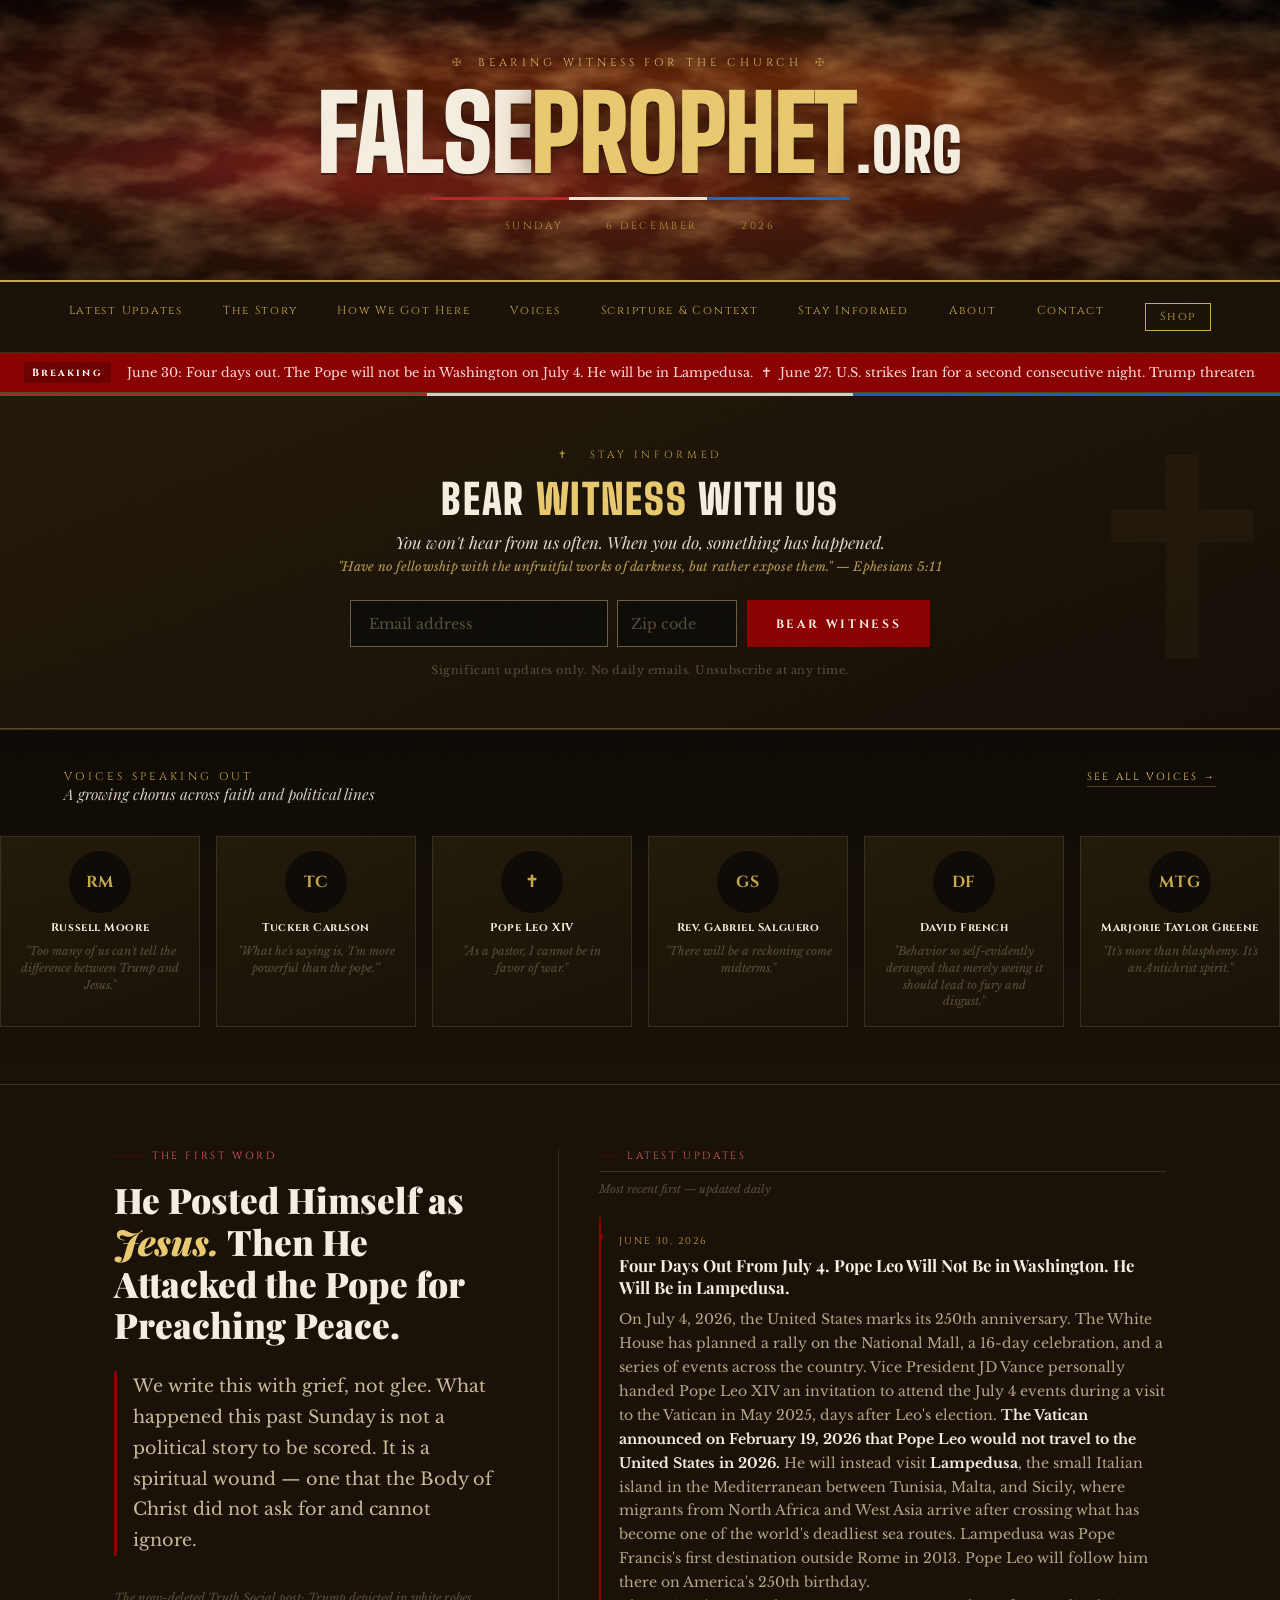
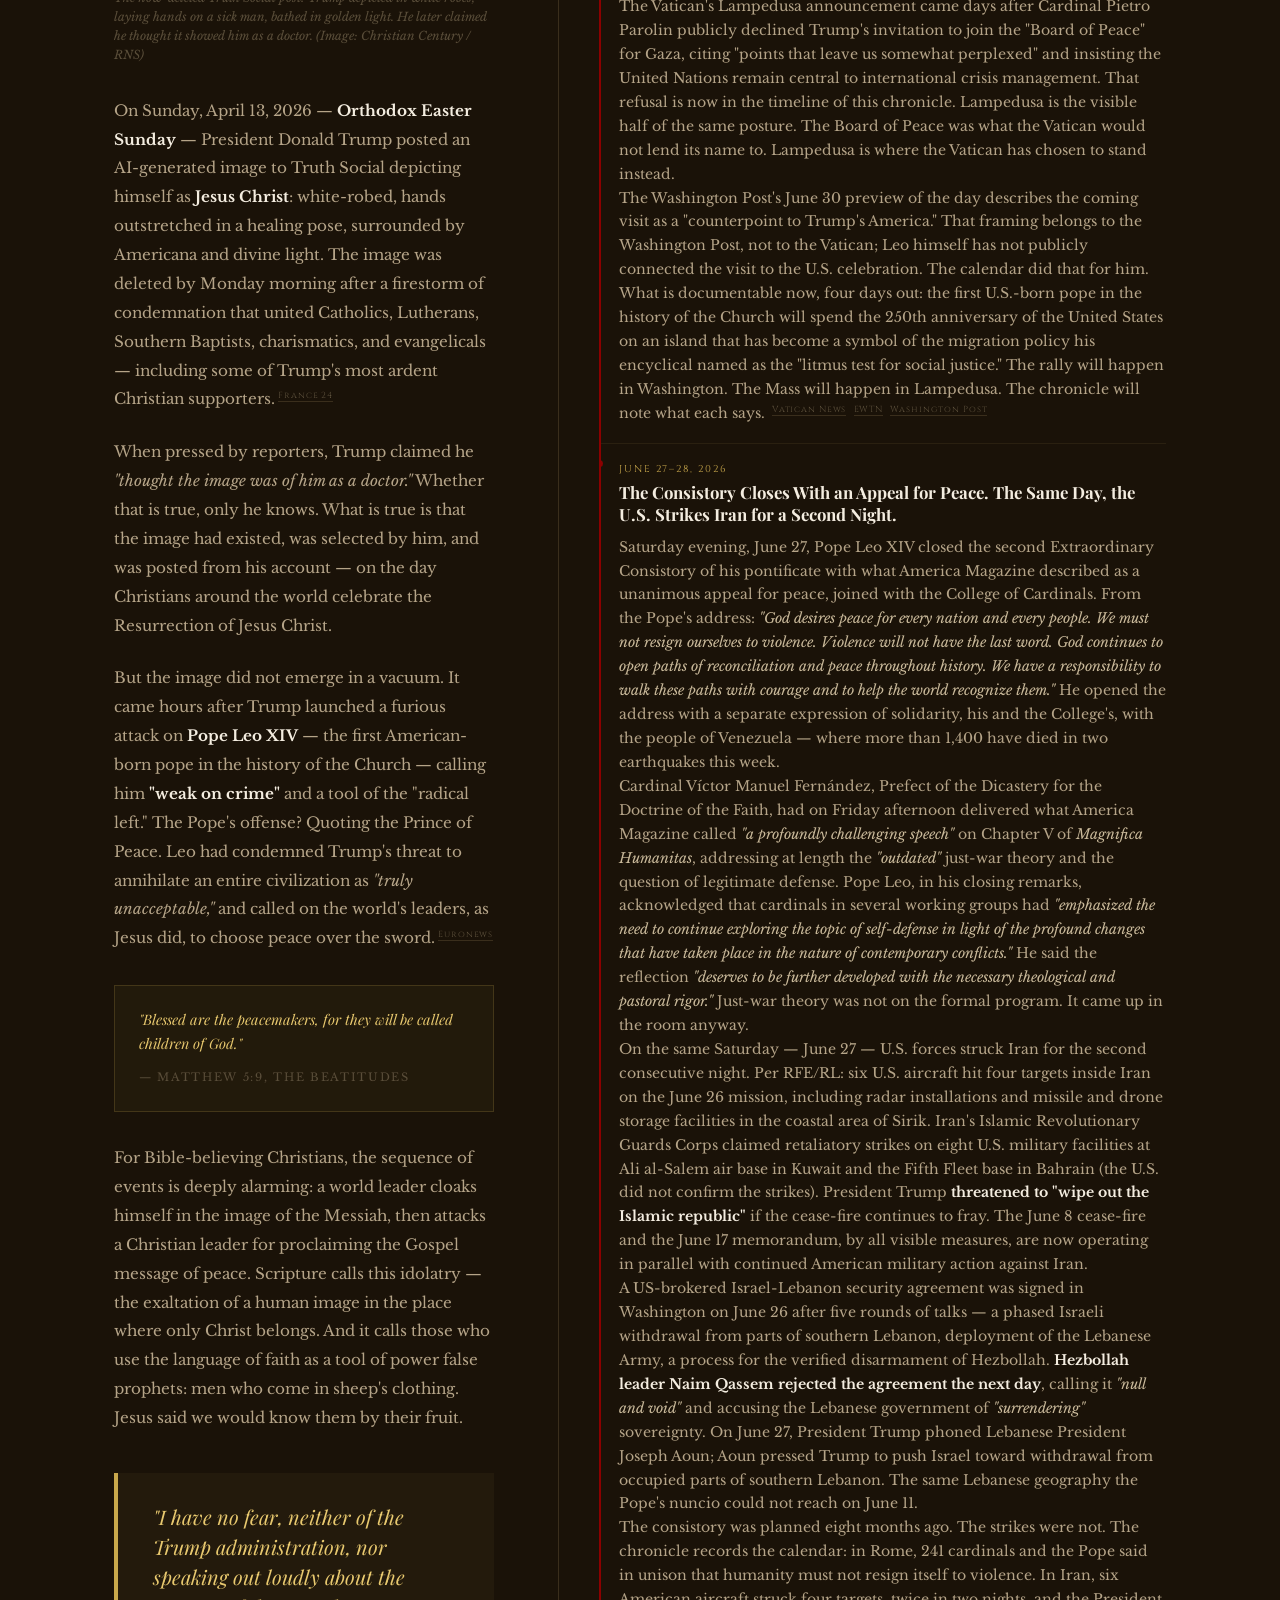
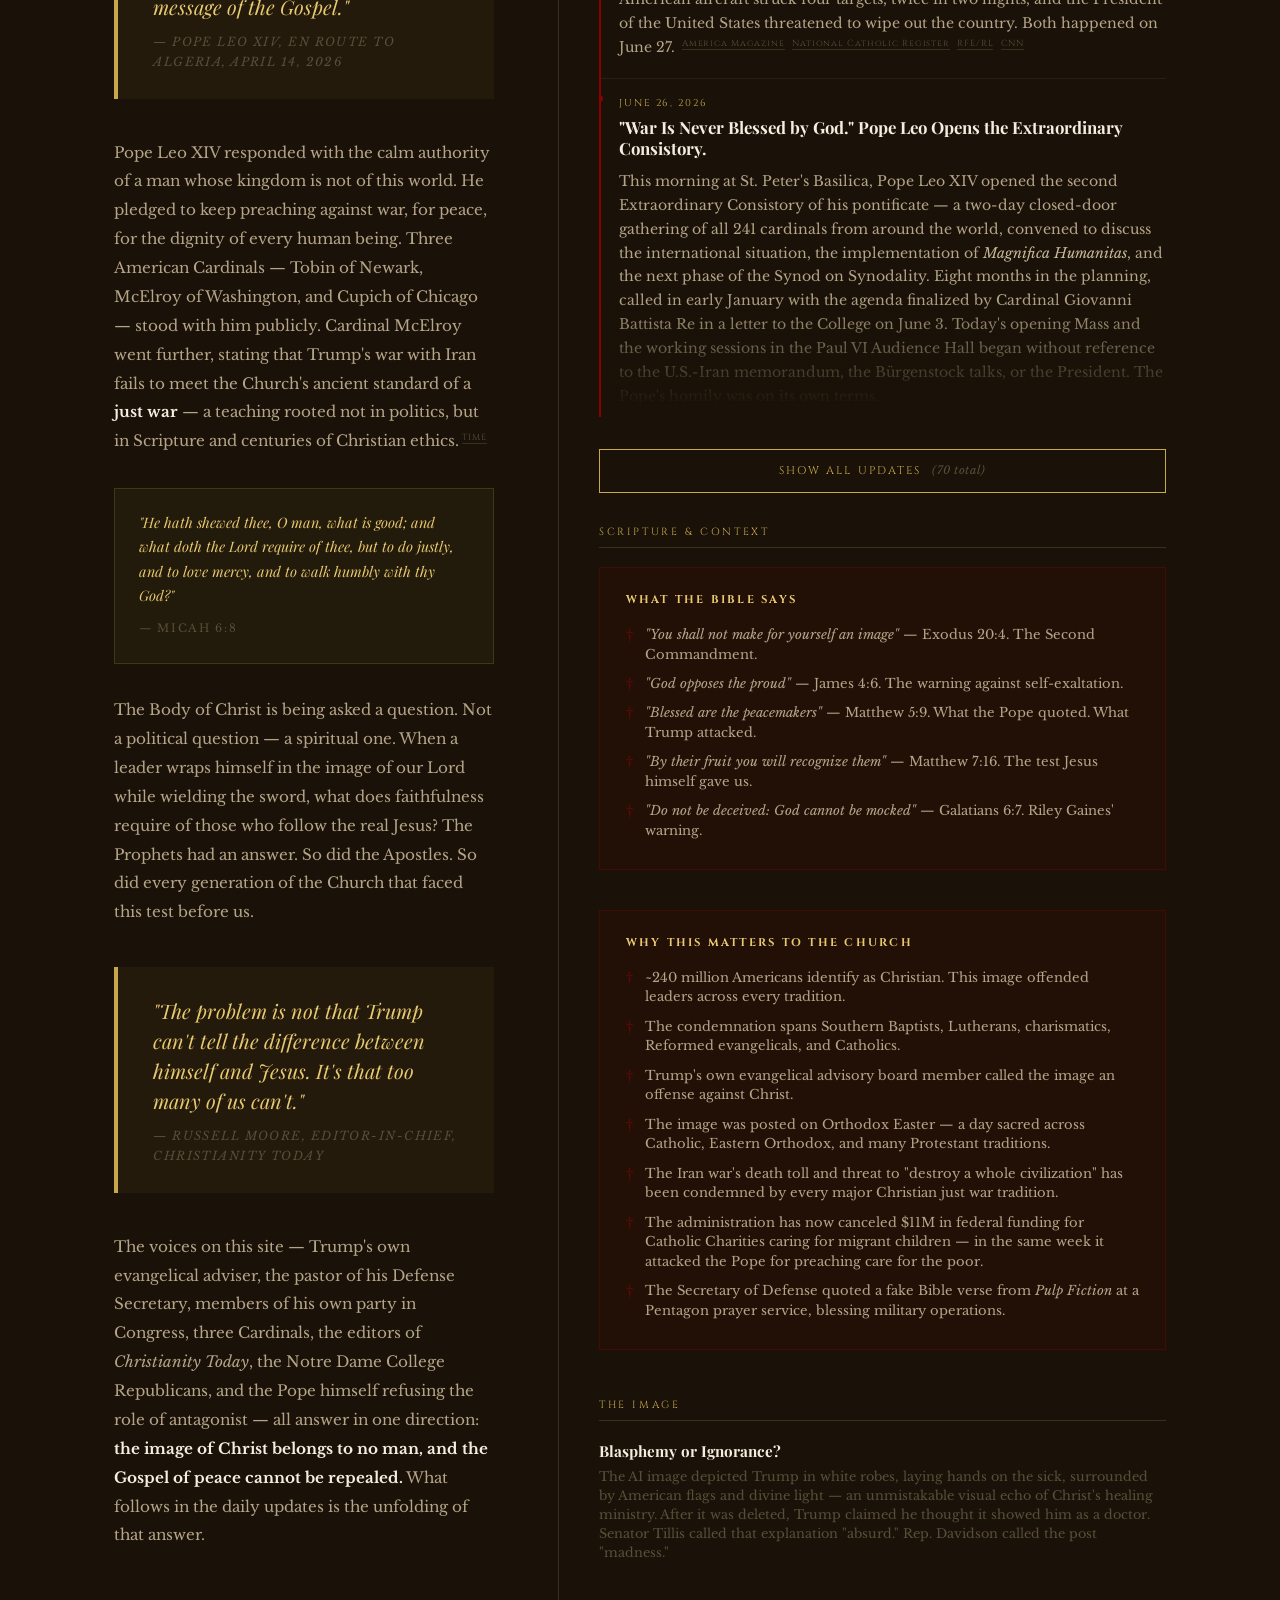
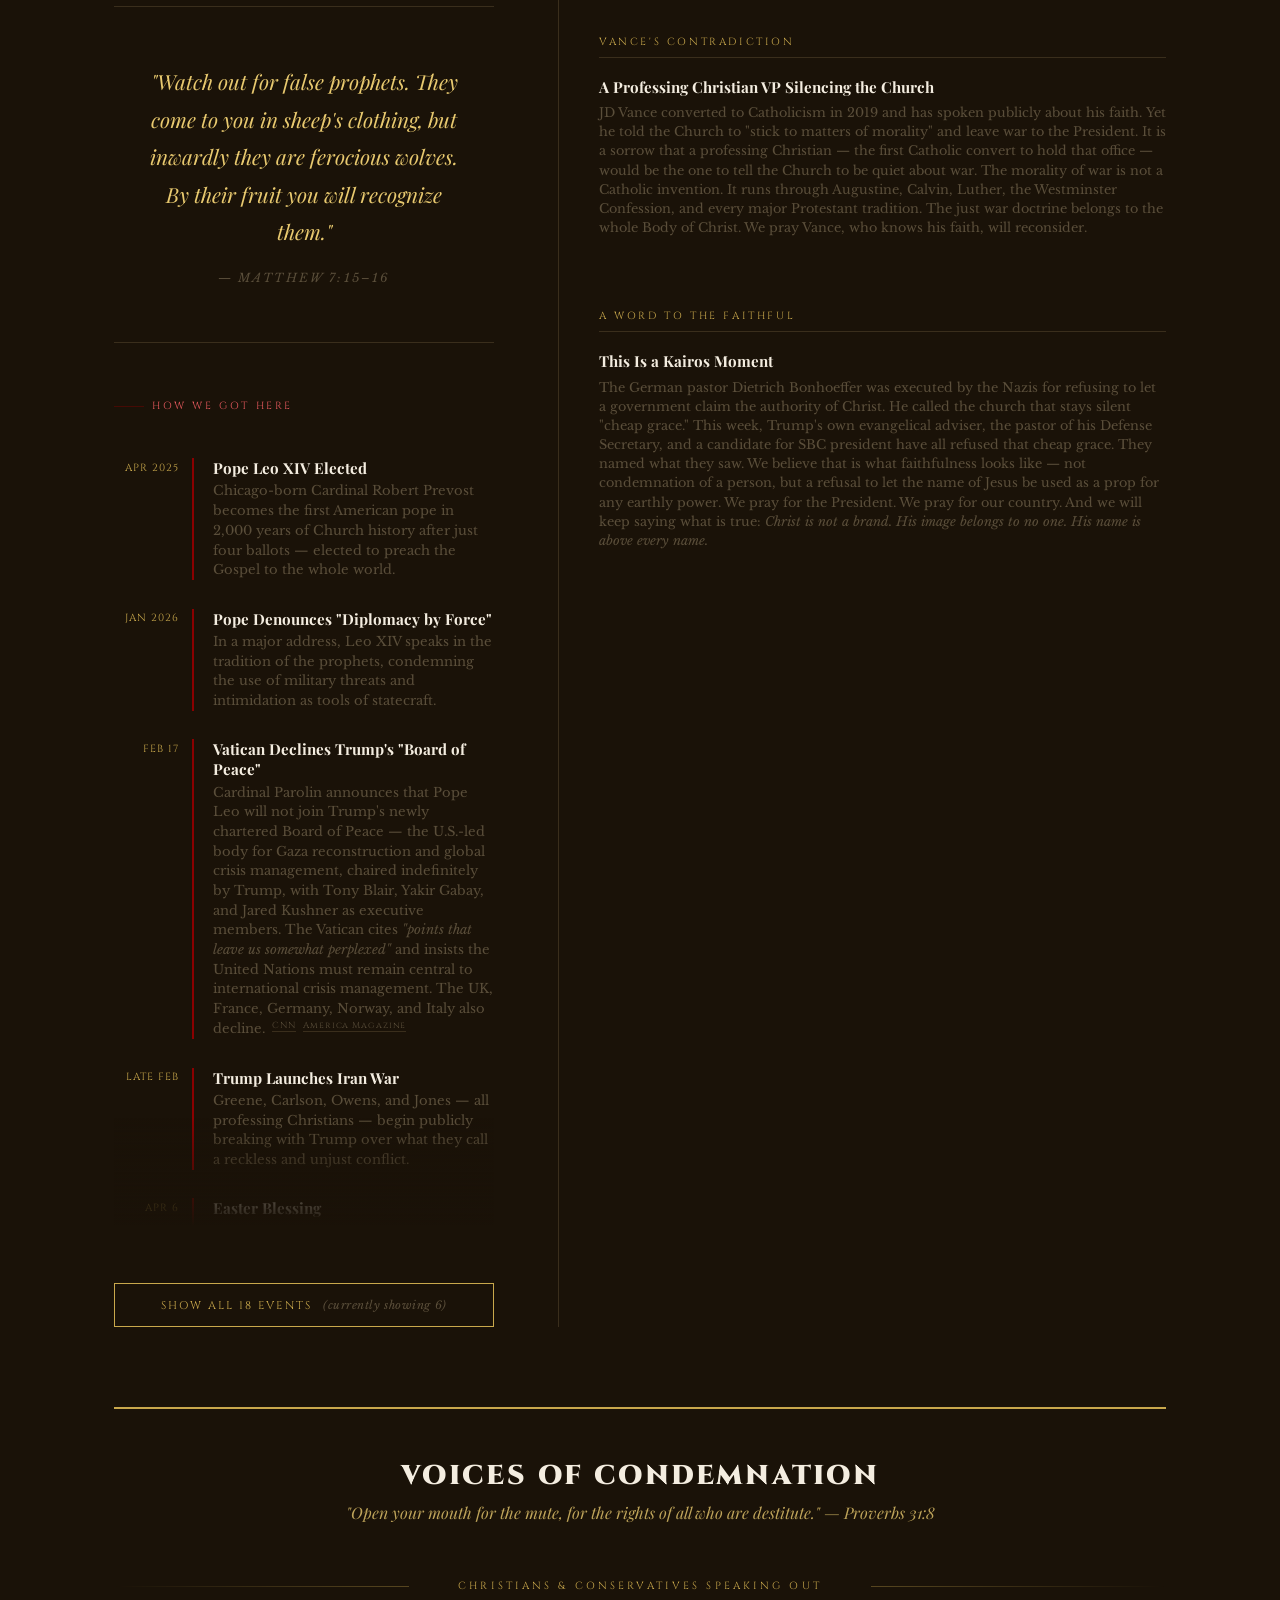
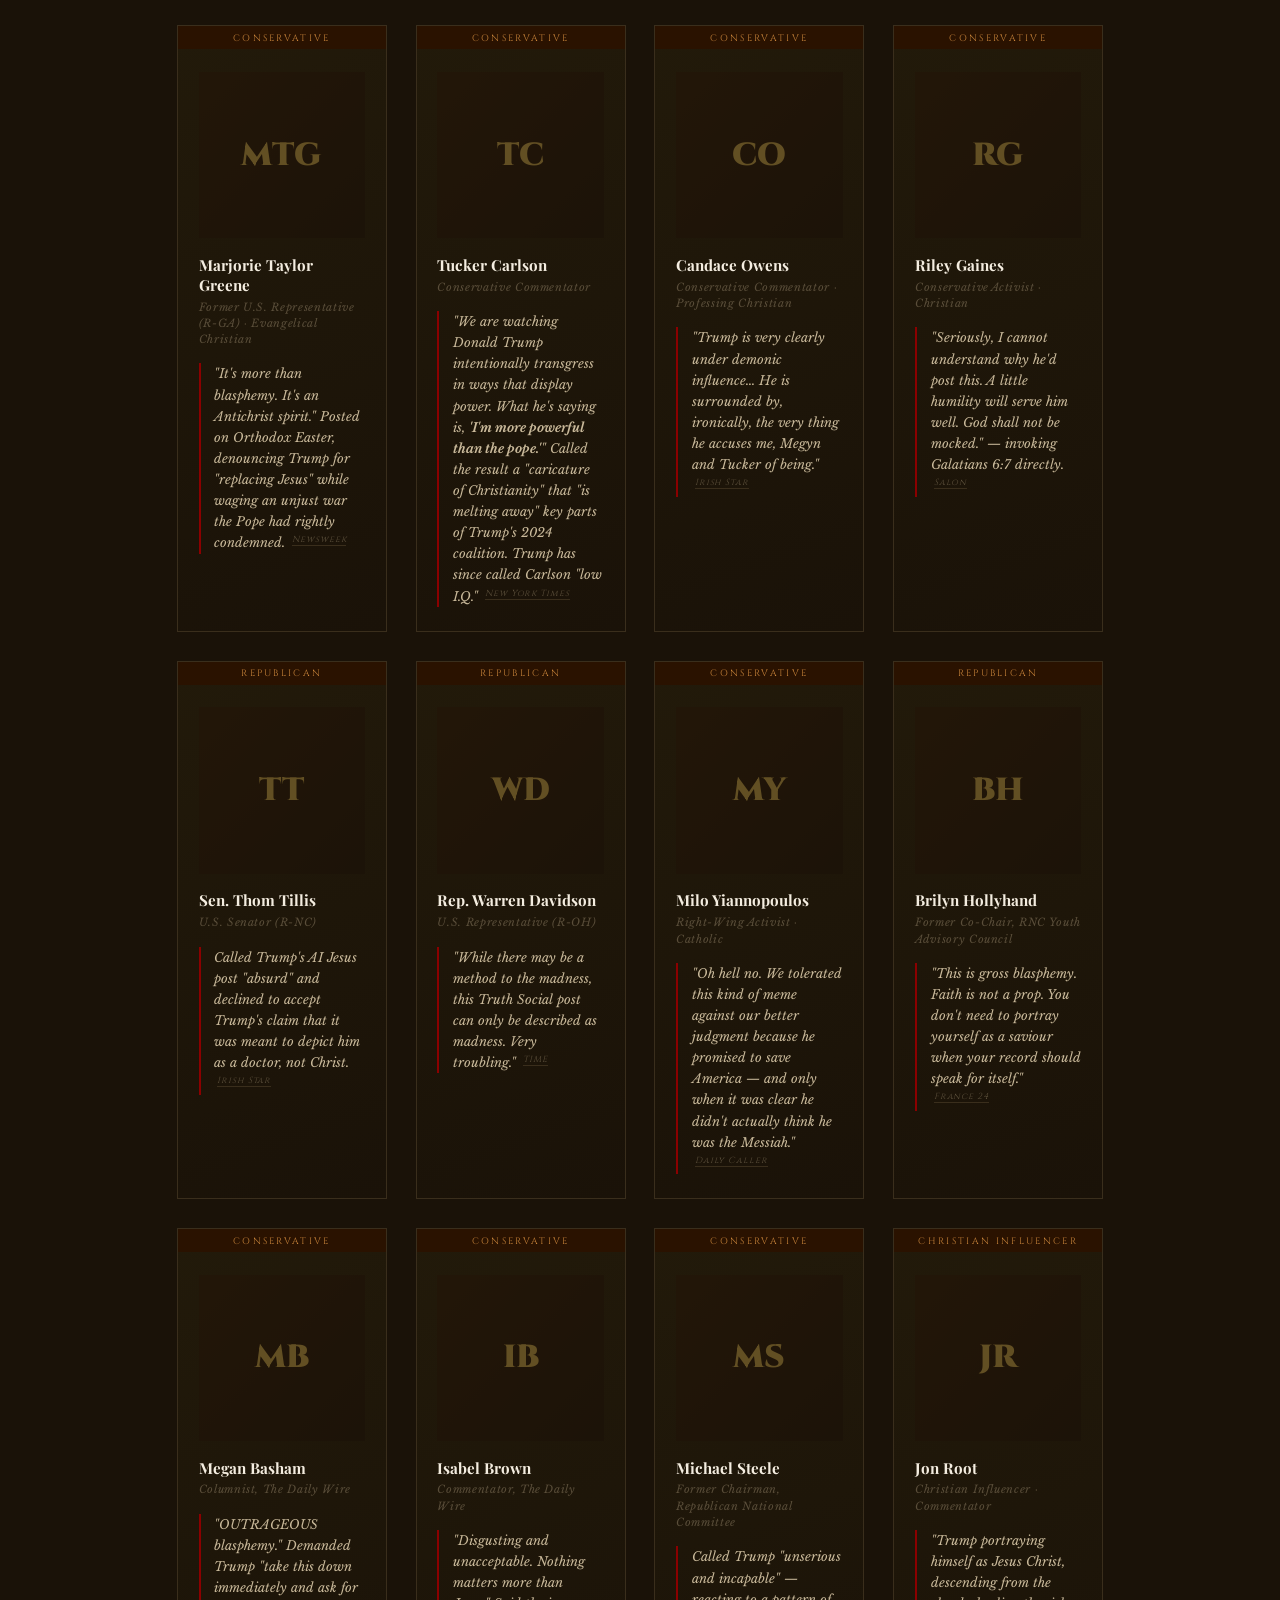
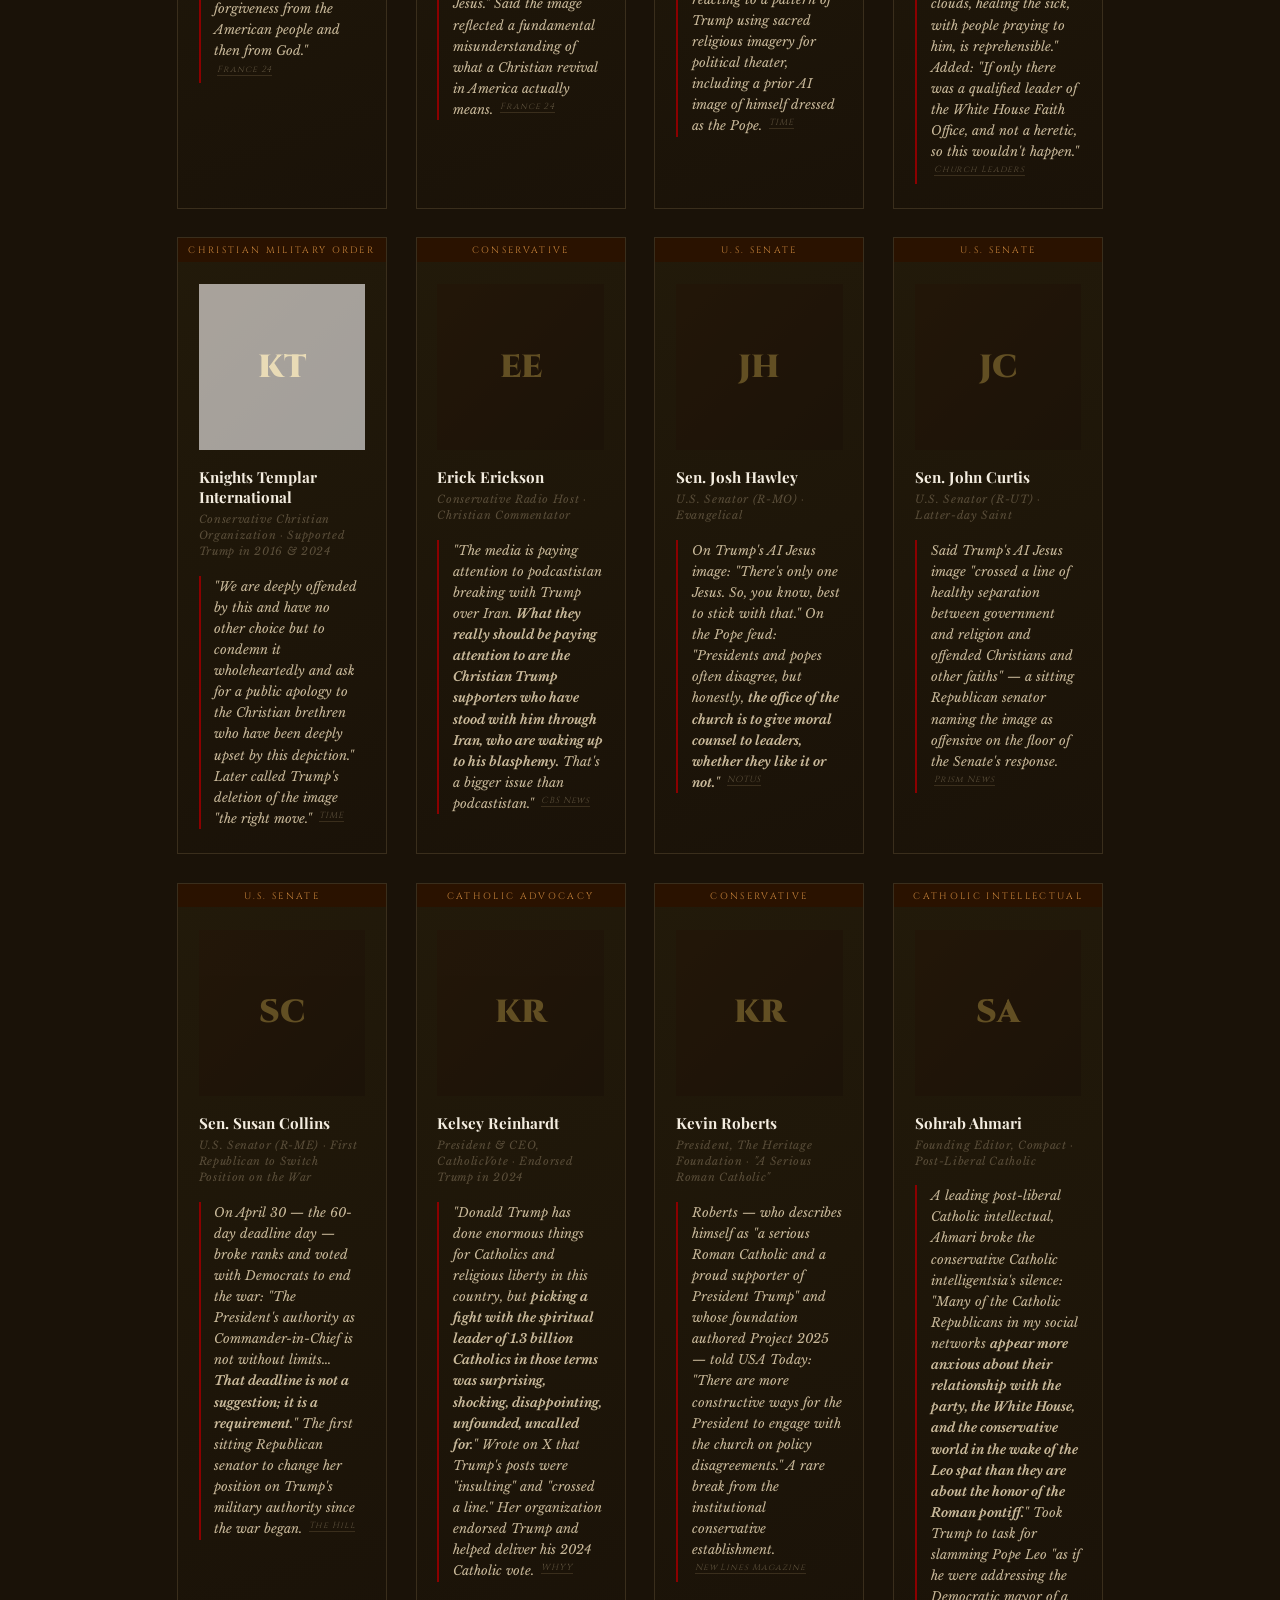
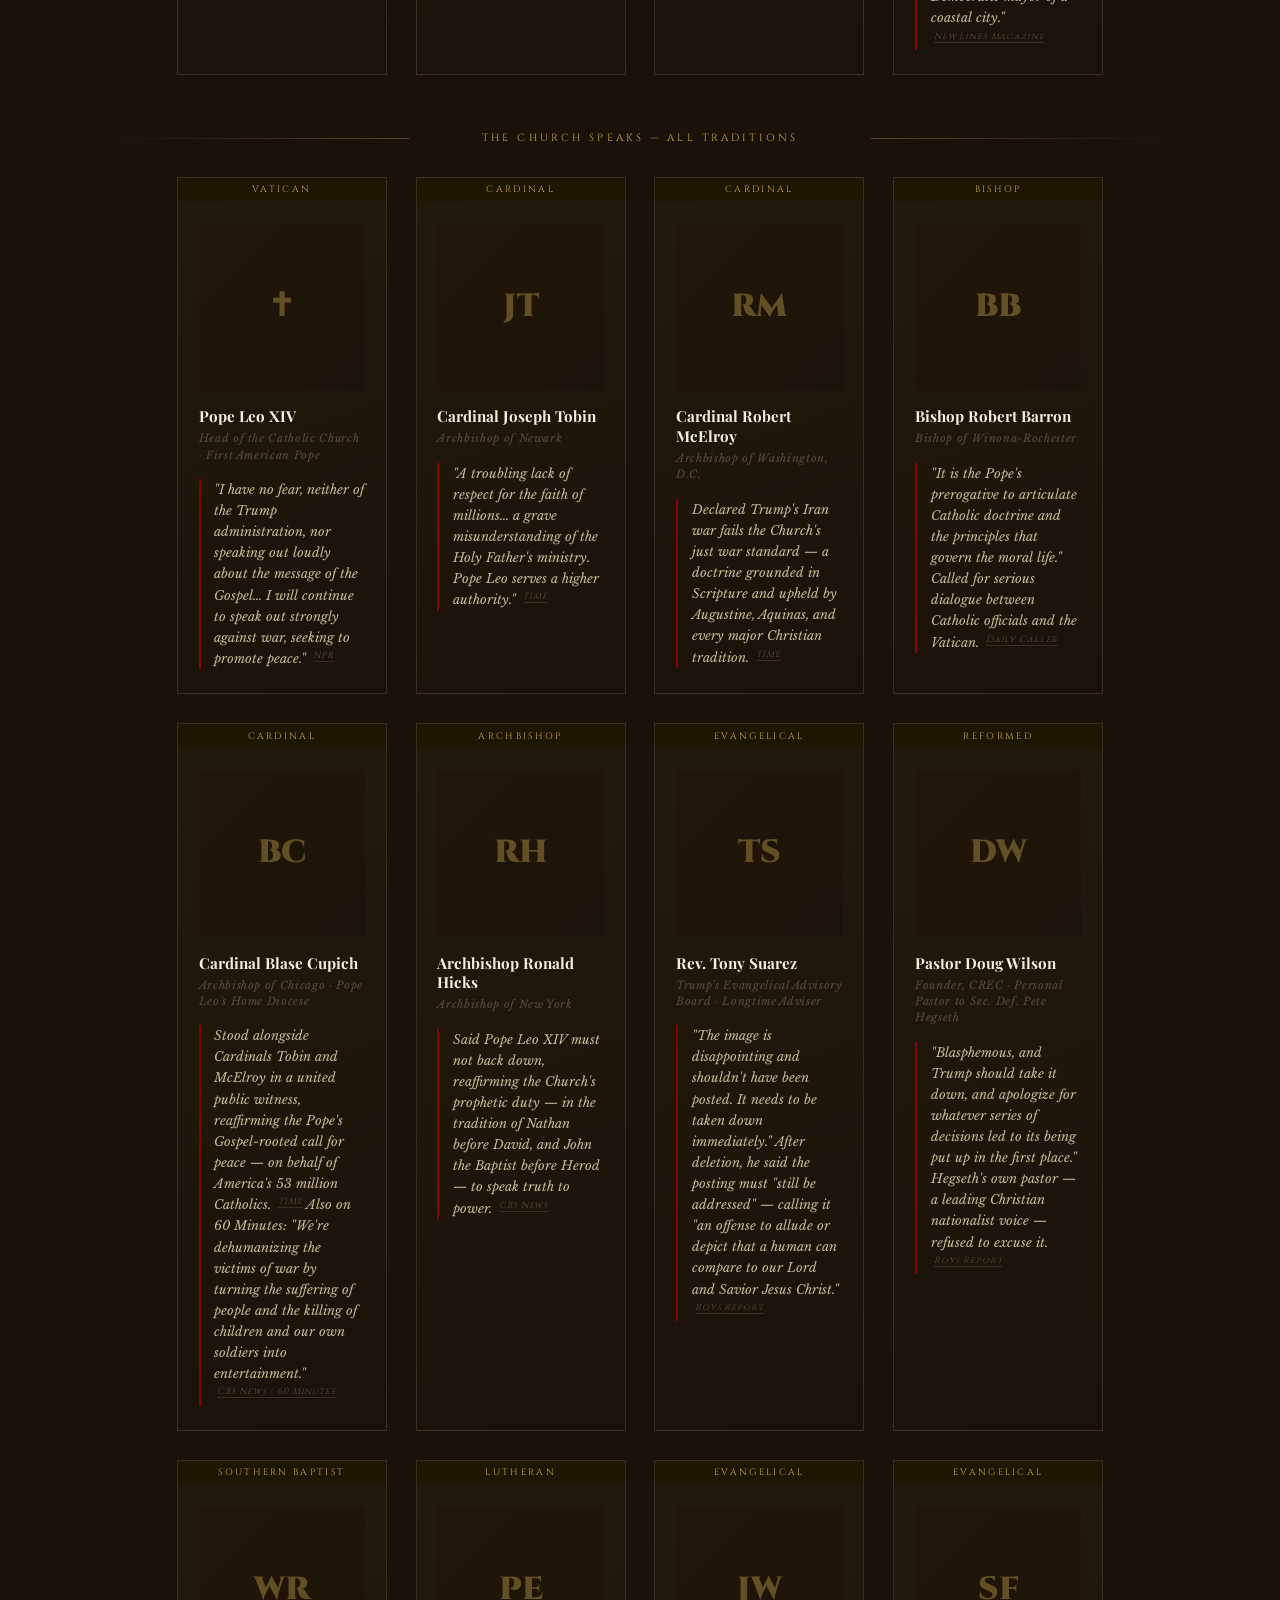
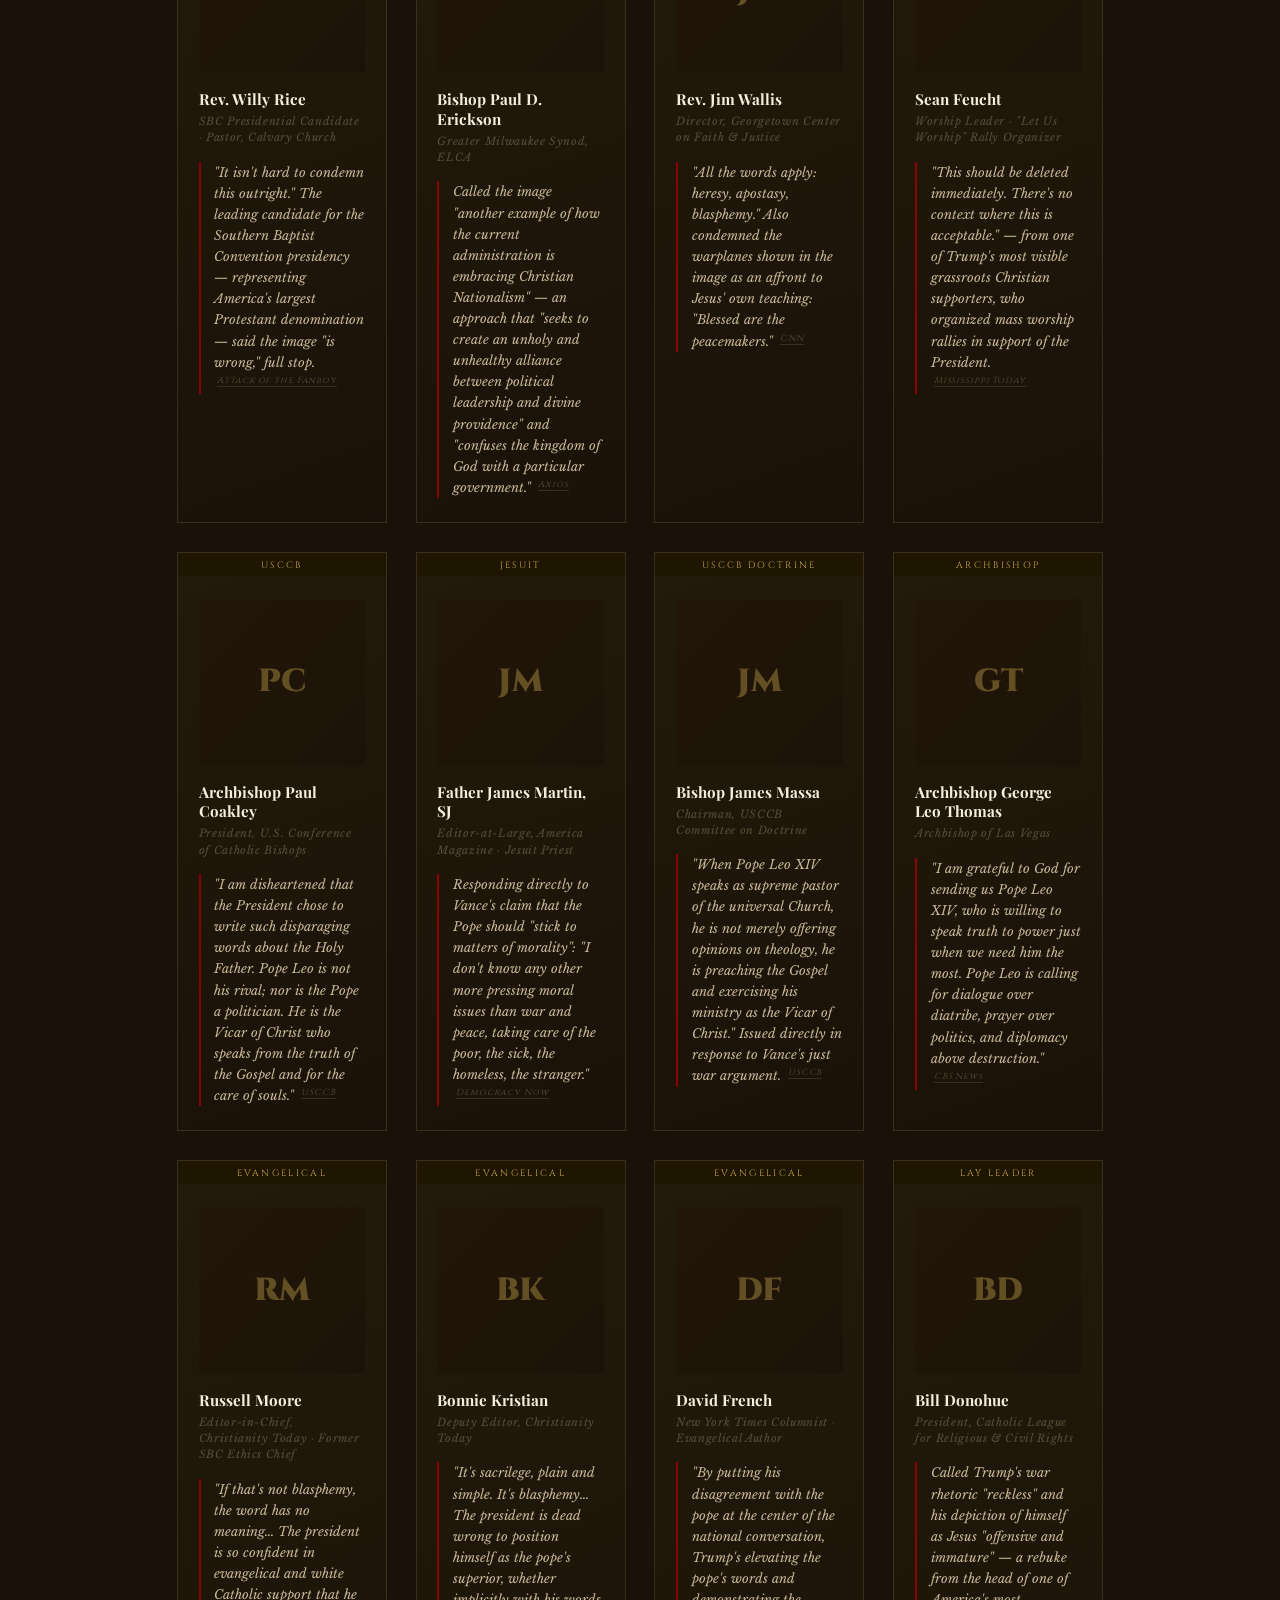
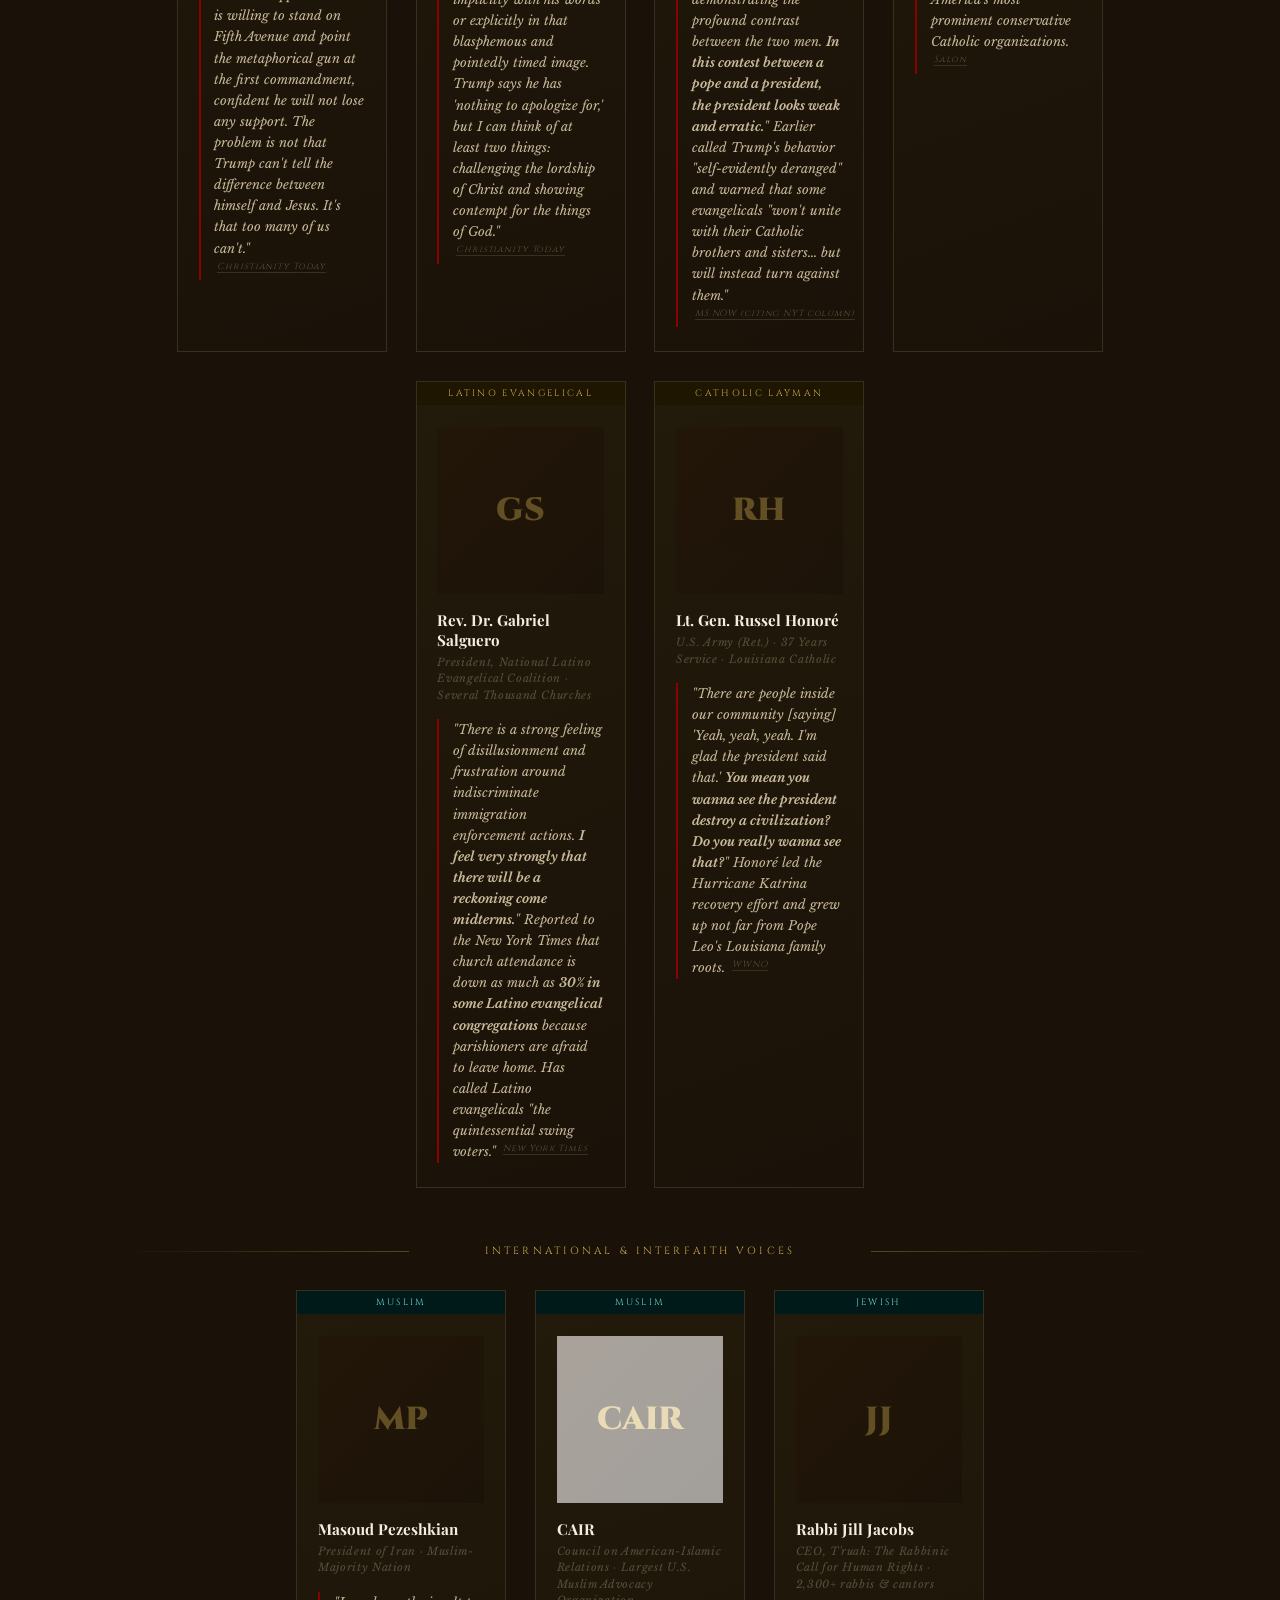
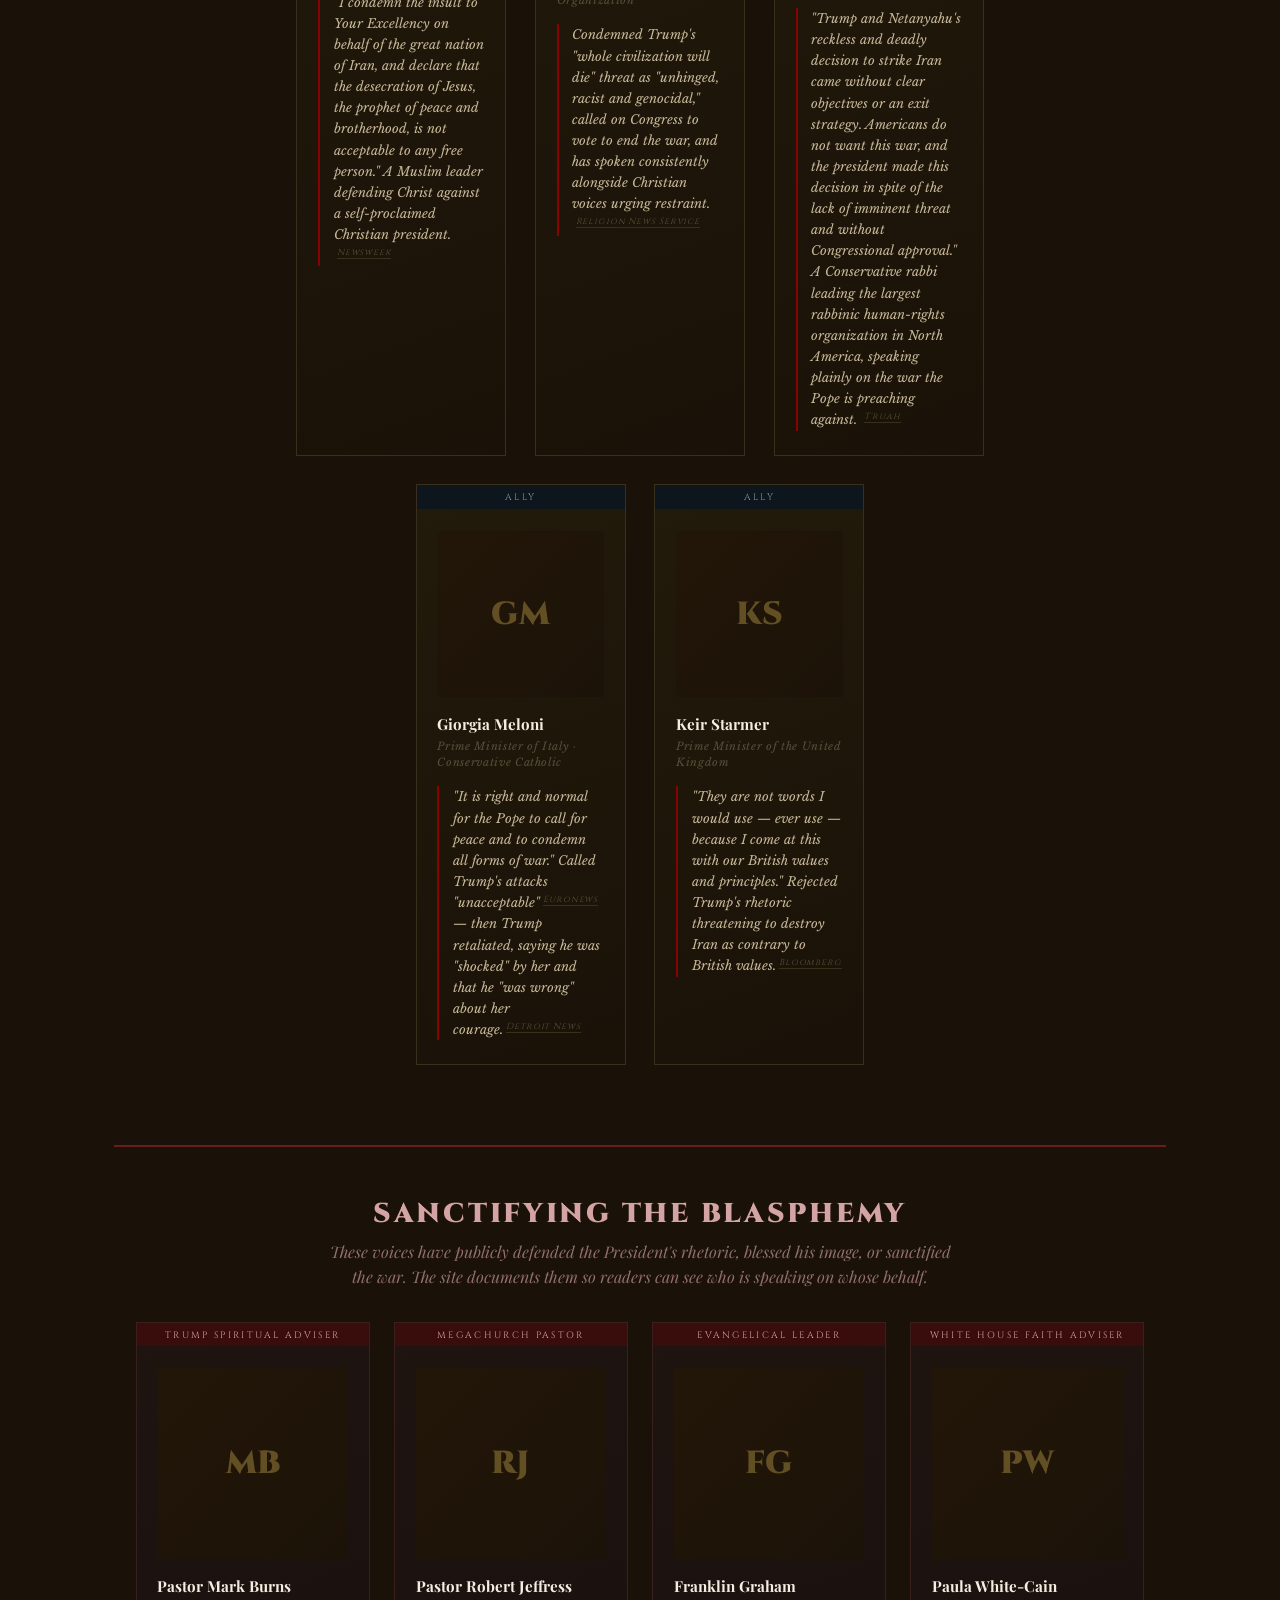
==== commit 30a60615: "Update site content (index.html)" ====
--- a/index.html
+++ b/index.html
@@ -333,13 +333,13 @@
   <span class="breaking-label">Breaking</span>
   <div class="breaking-clip">
   <span class="breaking-ticker">
+    June 30: Four days out. The Pope will not be in Washington on July 4. He will be in Lampedusa. &nbsp;✝&nbsp;
     June 27: U.S. strikes Iran for a second consecutive night. Trump threatens to "wipe out the Islamic republic." IRGC claims retaliatory strikes on U.S. bases in Kuwait and Bahrain. &nbsp;✝&nbsp;
     June 27: Pope Leo closes the Extraordinary Consistory with an appeal joined by 241 cardinals: "Violence will not have the last word." &nbsp;✝&nbsp;
-    June 27: Hezbollah leader Naim Qassem rejects the U.S.-brokered Israel-Lebanon security agreement signed in Washington the day before — calls it "null and void." &nbsp;✝&nbsp;
-    June 26: Pope Leo opens the Extraordinary Consistory: "War is never worthy of humanity, and it is never blessed by God." All 241 cardinals gather to discuss Magnifica Humanitas. &nbsp;✝&nbsp;
-    June 22: Bürgenstock talks produce "road map" and "deconfliction cell" for Lebanon. Iran's FM calls it the "first real test." Netanyahu's spokesperson: "Israel is not a party to of this MoU." &nbsp;✝&nbsp;
-    June 21: Trump posts during Vance's negotiations: "we'll hit Iran very hard again, just like we did last week, only harder!!!" The President threatens bombing while the Vice President is at the negotiating table. &nbsp;✝&nbsp;
-    June 18: PRRI national poll, Pope Leo 56% favorable, Trump 34% favorable. Among Democrats, Pope 73%, Trump 5%. Pope outpolls Trump among every group except Republicans. &nbsp;✝&nbsp;
+    June 27: Hezbollah leader Naim Qassem rejects the U.S.-brokered Israel-Lebanon security agreement signed in Washington the day before. Calls it "null and void." &nbsp;✝&nbsp;
+    June 26: Pope Leo opens the Extraordinary Consistory: "War is never worthy of humanity, and it is never blessed by God." &nbsp;✝&nbsp;
+    June 22: Bürgenstock talks produce "road map" and "deconfliction cell" for Lebanon. Netanyahu's spokesperson: "Israel is not a party to of this MoU." &nbsp;✝&nbsp;
+    June 18: PRRI national poll, Pope Leo 56% favorable, Trump 34% favorable. Among Democrats, Pope 73%, Trump 5%. &nbsp;✝&nbsp;
     June 17: Trump signs the U.S.-Iran peace deal from Versailles. Pezeshkian signs from Tehran. Trump warns: "We're gonna bomb the hell out of them" if Iran does not honor the 60-day agreement. &nbsp;✝&nbsp;
     June 11: The Pope's Apostolic Nuncio Paolo Borgia, leading an aid convoy of 25 trucks to a Christian village in southern Lebanon, is stopped at gunpoint by Israeli tanks. &nbsp;✝&nbsp;
     May 31: The White House launches Aliens.gov, a government website depicting undocumented immigrants as 1950s-style extraterrestrial monsters &nbsp;✝&nbsp;
@@ -535,6 +535,14 @@
         <div class="sidebar-feed-wrapper">
         <div class="sidebar-feed is-collapsed" id="sidebar-feed">
 <div class="update-entry sidebar-entry">
+      <p class="update-date">June 30, 2026</p>
+      <h3 class="update-hed">Four Days Out From July 4. Pope Leo Will Not Be in Washington. He Will Be in Lampedusa.</h3>
+      <p class="update-body">On July 4, 2026, the United States marks its 250th anniversary. The White House has planned a rally on the National Mall, a 16-day celebration, and a series of events across the country. Vice President JD Vance personally handed Pope Leo XIV an invitation to attend the July 4 events during a visit to the Vatican in May 2025, days after Leo's election. <strong>The Vatican announced on February 19, 2026 that Pope Leo would not travel to the United States in 2026.</strong> He will instead visit <strong>Lampedusa</strong>, the small Italian island in the Mediterranean between Tunisia, Malta, and Sicily, where migrants from North Africa and West Asia arrive after crossing what has become one of the world's deadliest sea routes. Lampedusa was Pope Francis's first destination outside Rome in 2013. Pope Leo will follow him there on America's 250th birthday.</p>
+      <p class="update-body">The Vatican's Lampedusa announcement came days after Cardinal Pietro Parolin publicly declined Trump's invitation to join the "Board of Peace" for Gaza, citing "points that leave us somewhat perplexed" and insisting the United Nations remain central to international crisis management. That refusal is now in the timeline of this chronicle. Lampedusa is the visible half of the same posture. The Board of Peace was what the Vatican would not lend its name to. Lampedusa is where the Vatican has chosen to stand instead.</p>
+      <p class="update-body">The Washington Post's June 30 preview of the day describes the coming visit as a "counterpoint to Trump's America." That framing belongs to the Washington Post, not to the Vatican; Leo himself has not publicly connected the visit to the U.S. celebration. The calendar did that for him. What is documentable now, four days out: the first U.S.-born pope in the history of the Church will spend the 250th anniversary of the United States on an island that has become a symbol of the migration policy his encyclical named as the "litmus test for social justice." The rally will happen in Washington. The Mass will happen in Lampedusa. The chronicle will note what each says. <a href="https://www.vaticannews.va/en/pope/news/2026-02/pope-to-visit-pompeii-naples-lampedusa-on-pastoral-tour-of-italy.html" target="_blank" rel="noopener" class="src">Vatican News</a> <a href="https://www.ewtnvatican.com/articles/pope-leo-xiv-visit-lampedusa-july-4" target="_blank" rel="noopener" class="src">EWTN</a> <a href="https://www.washingtonpost.com/world/2026/06/30/july-fourth-pope-leo-offer-counterpoint-trumps-america/" target="_blank" rel="noopener" class="src">Washington Post</a></p>
+    </div>
+
+    <div class="update-entry sidebar-entry">
       <p class="update-date">June 27–28, 2026</p>
       <h3 class="update-hed">The Consistory Closes With an Appeal for Peace. The Same Day, the U.S. Strikes Iran for a Second Night.</h3>
       <p class="update-body">Saturday evening, June 27, Pope Leo XIV closed the second Extraordinary Consistory of his pontificate with what America Magazine described as a unanimous appeal for peace, joined with the College of Cardinals. From the Pope's address: <em>"God desires peace for every nation and every people. We must not resign ourselves to violence. Violence will not have the last word. God continues to open paths of reconciliation and peace throughout history. We have a responsibility to walk these paths with courage and to help the world recognize them."</em> He opened the address with a separate expression of solidarity, his and the College's, with the people of Venezuela — where more than 1,400 have died in two earthquakes this week.</p>
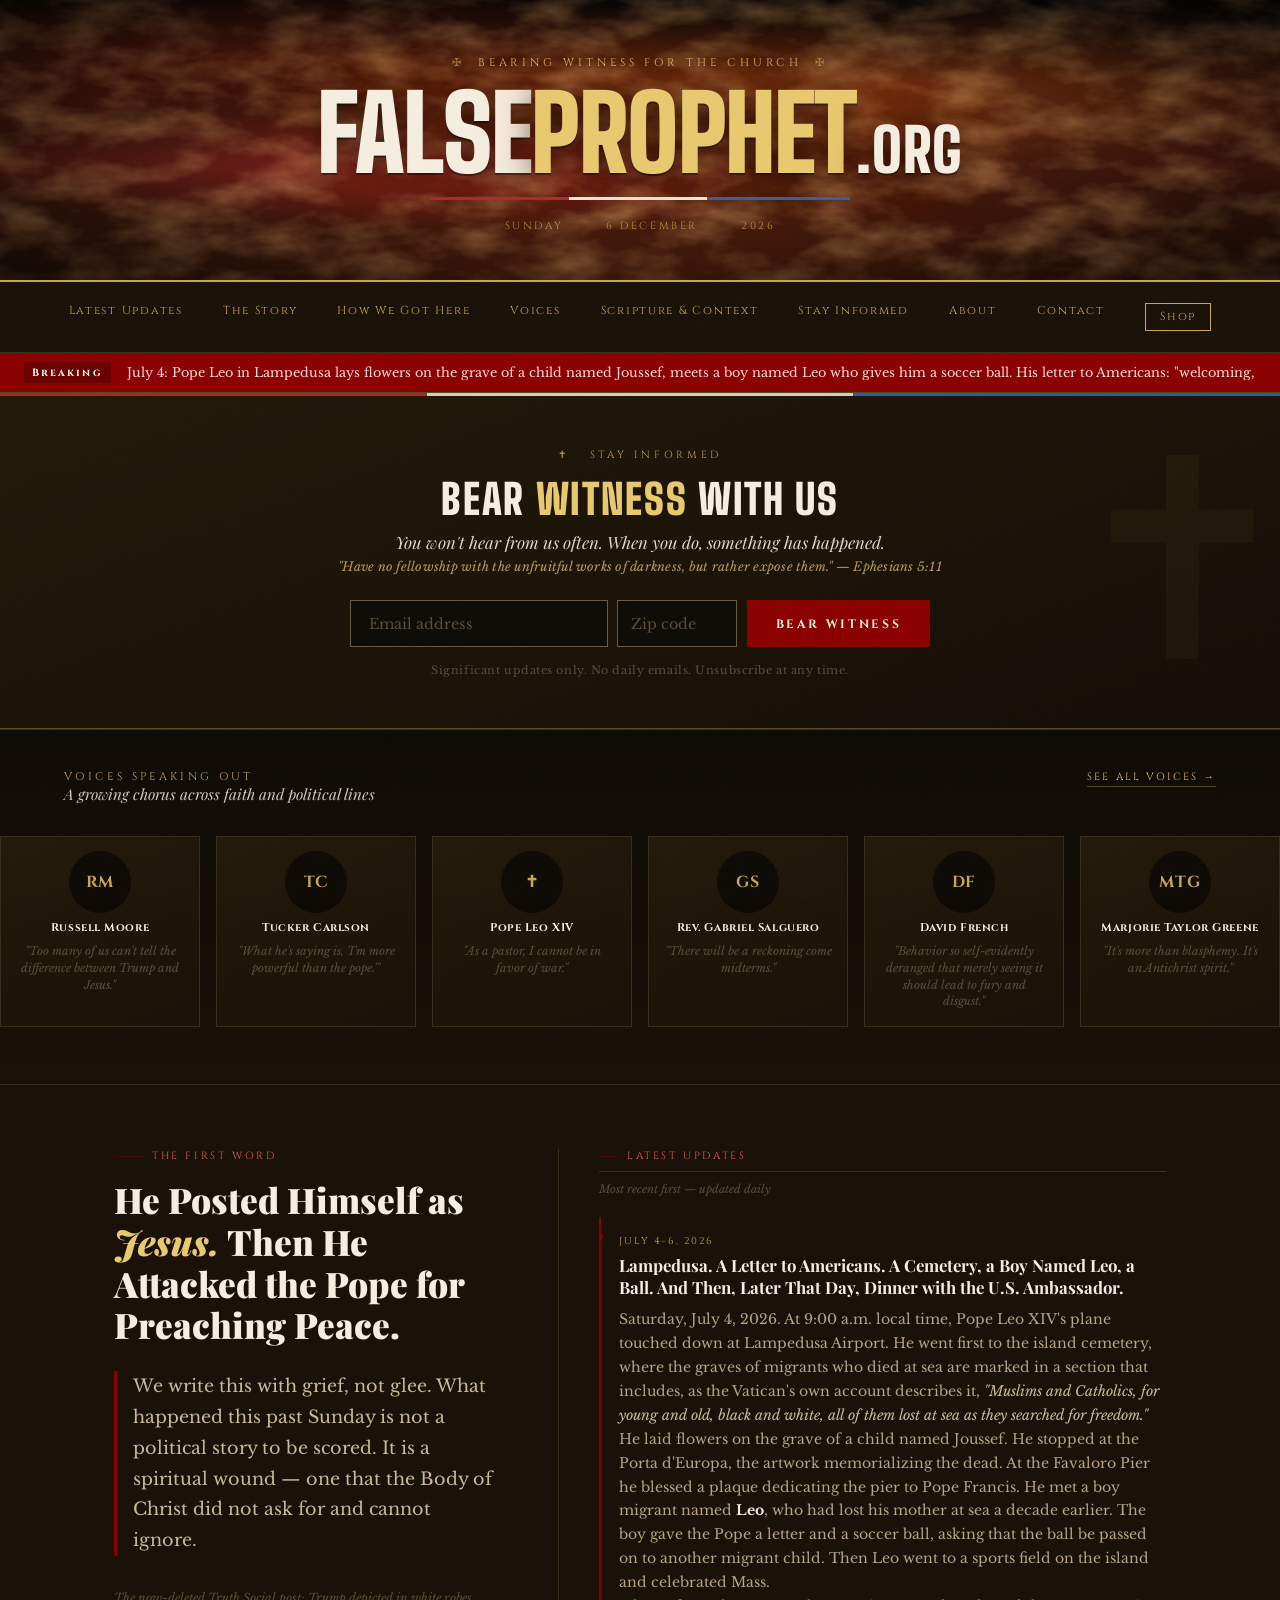
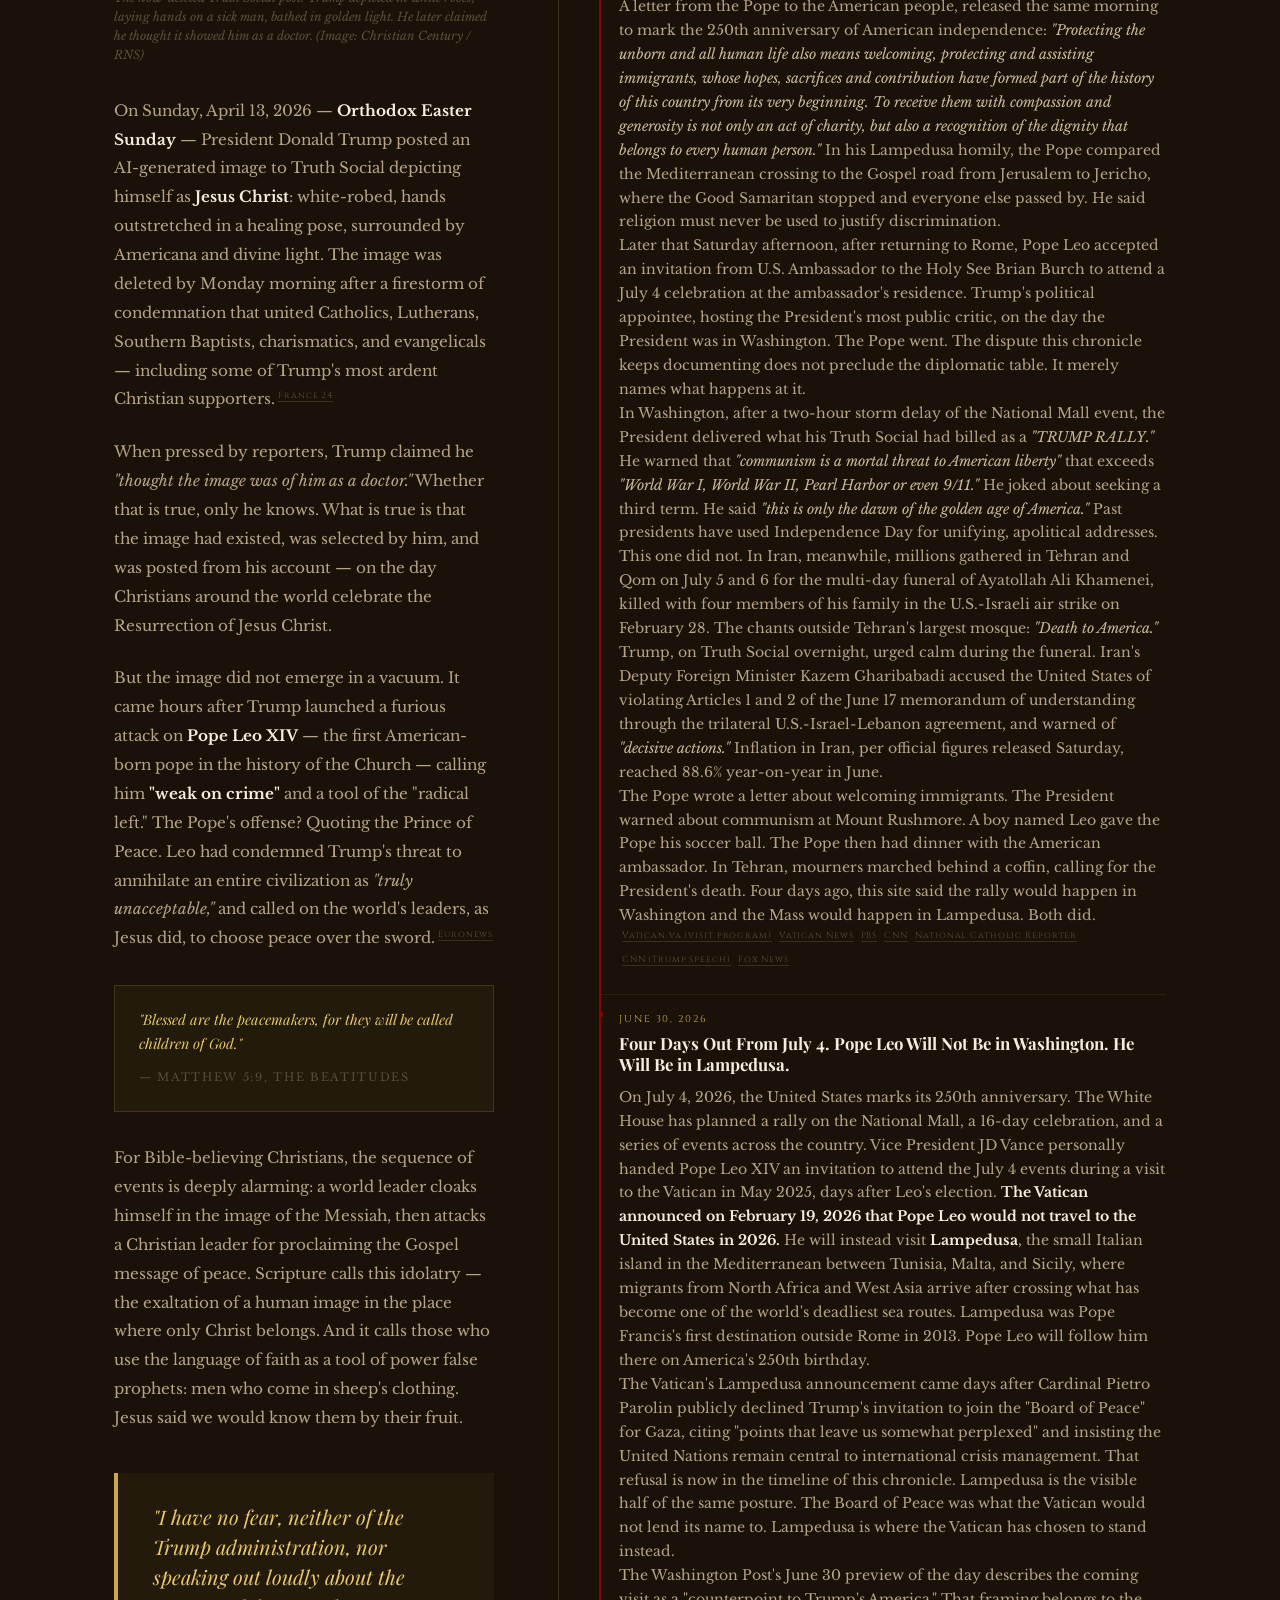
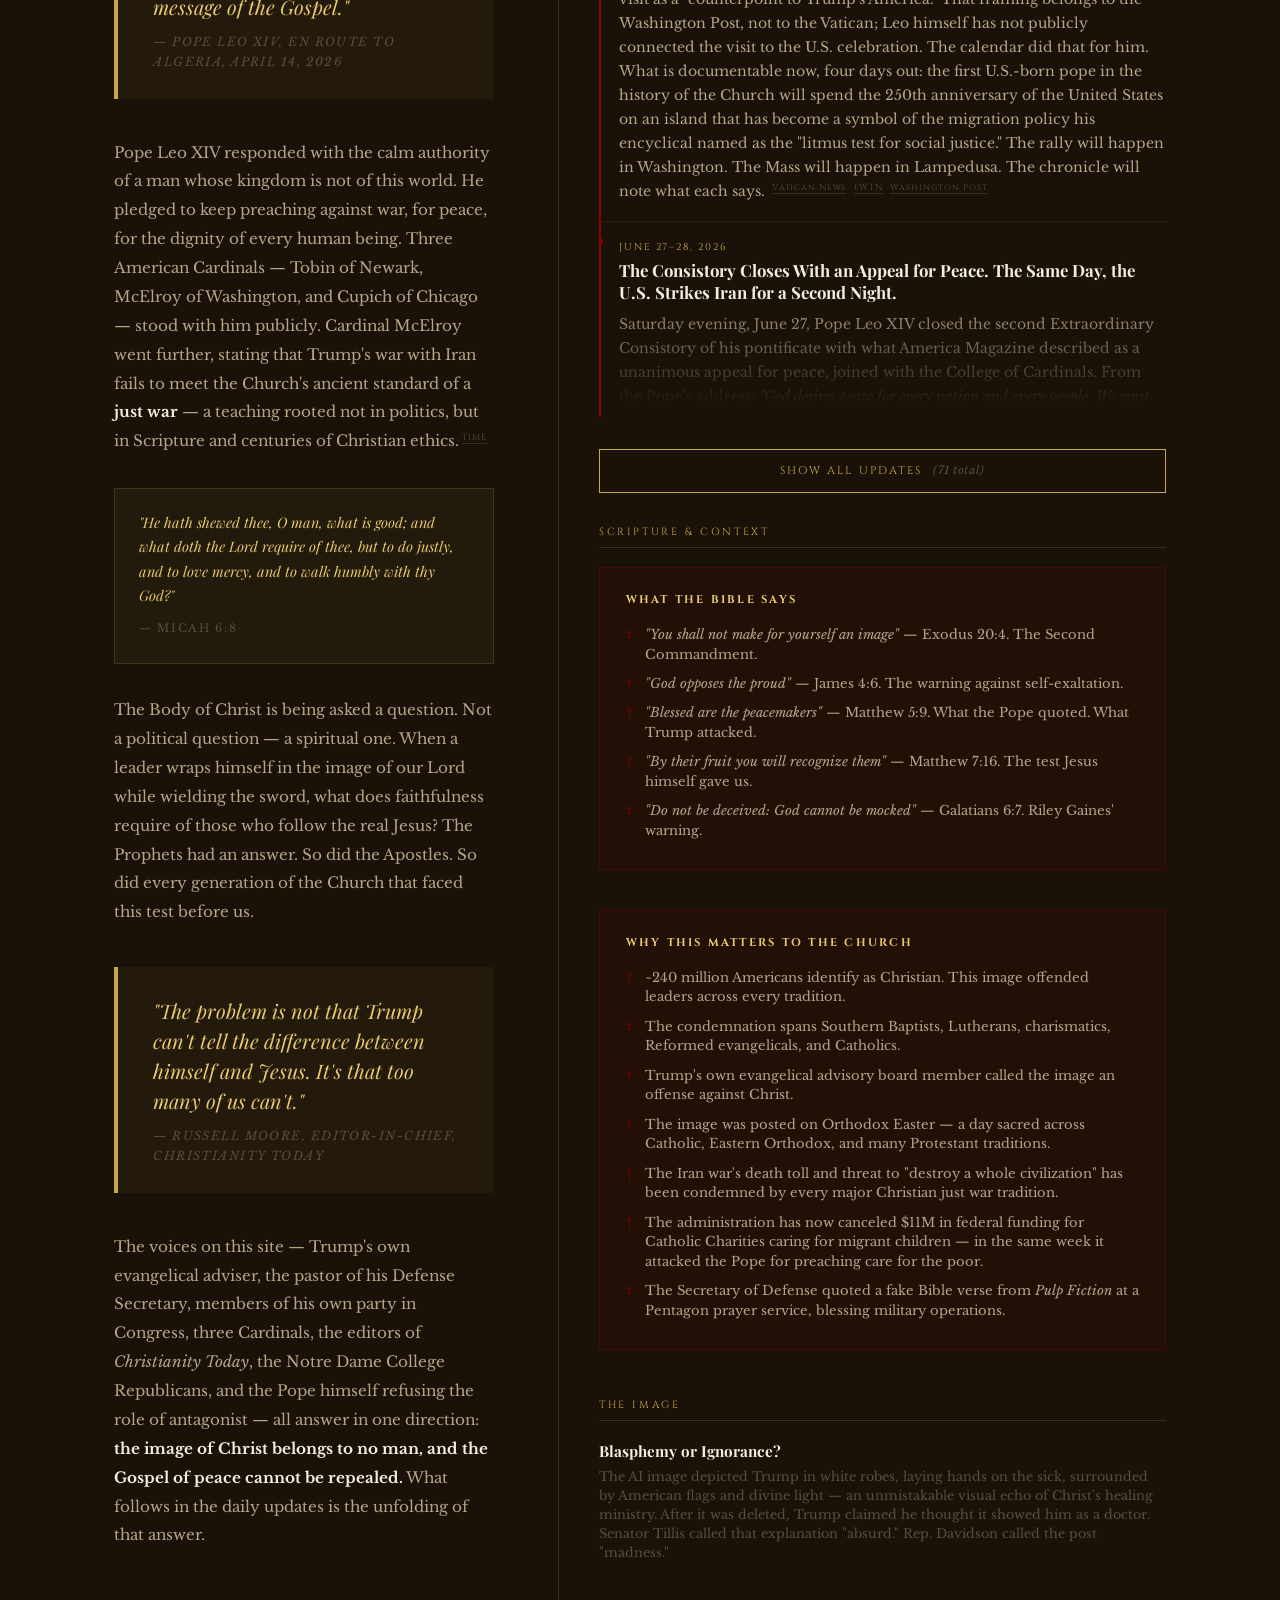
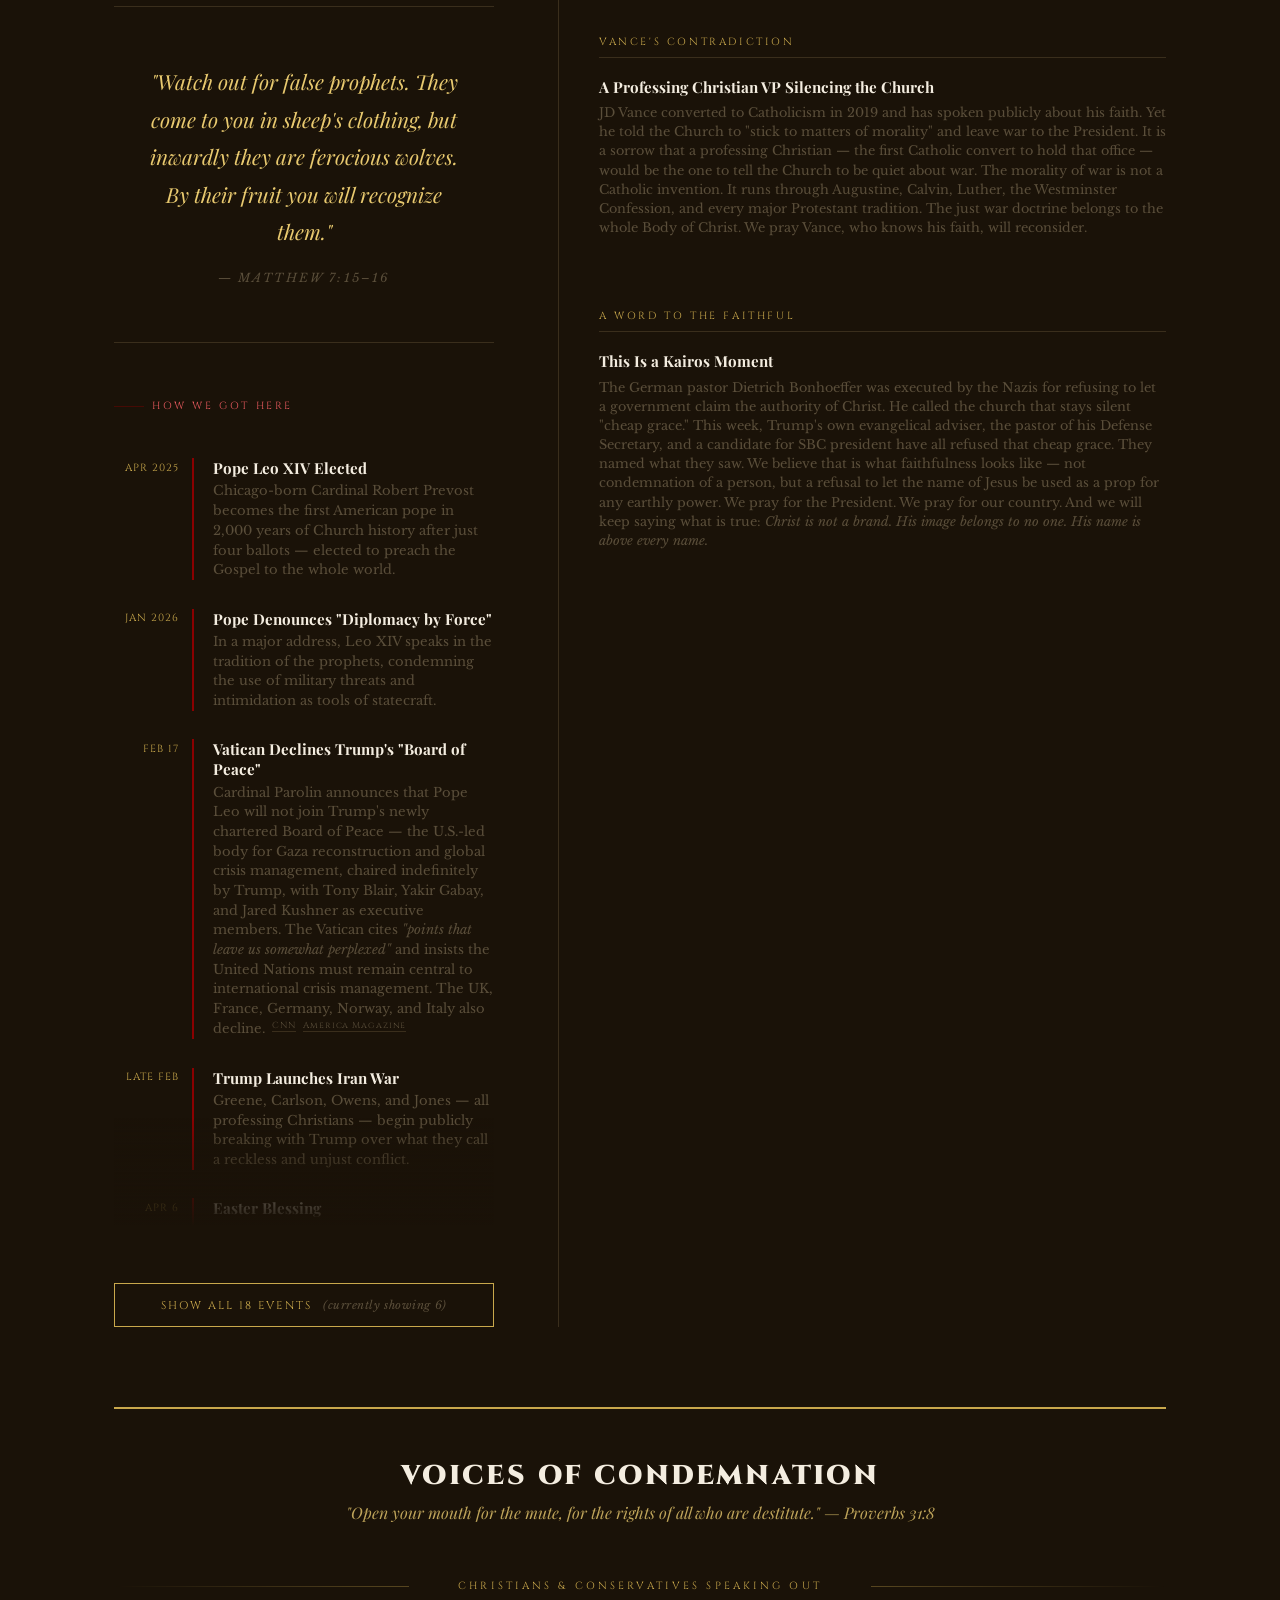
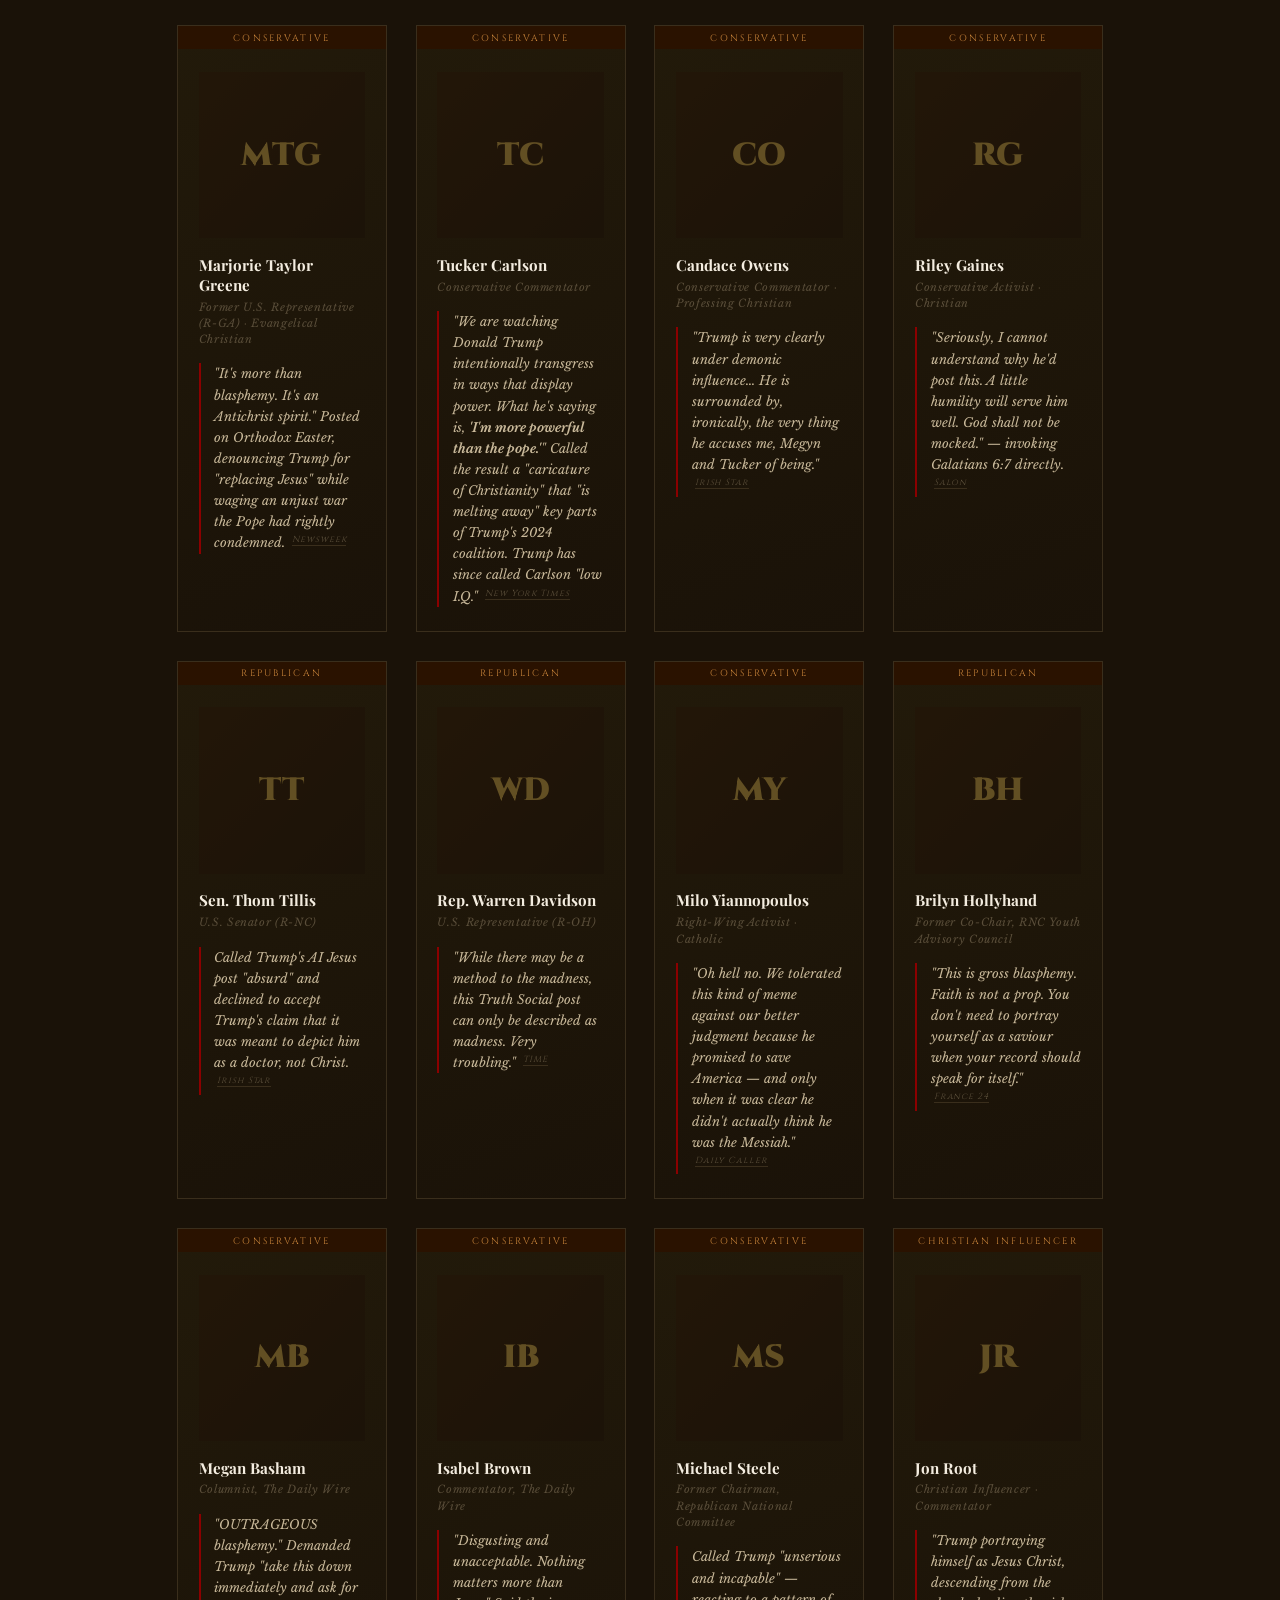
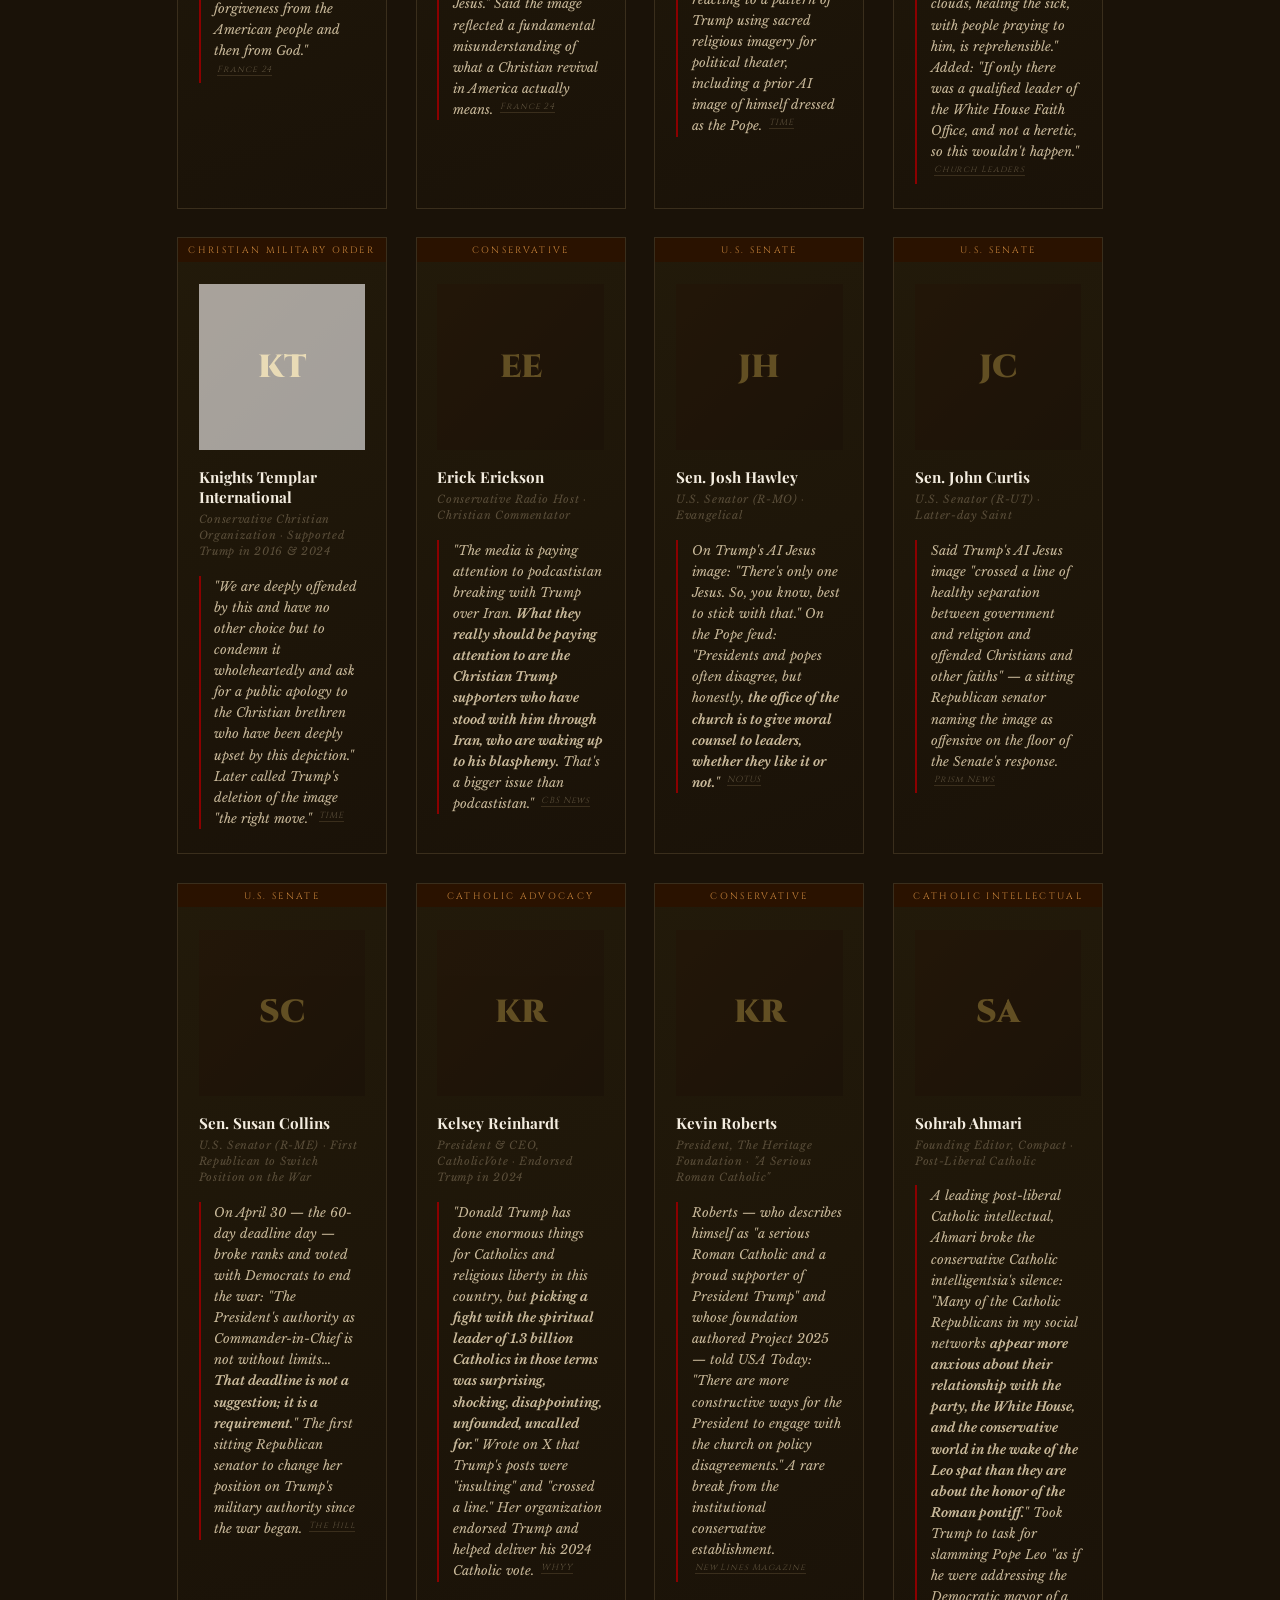
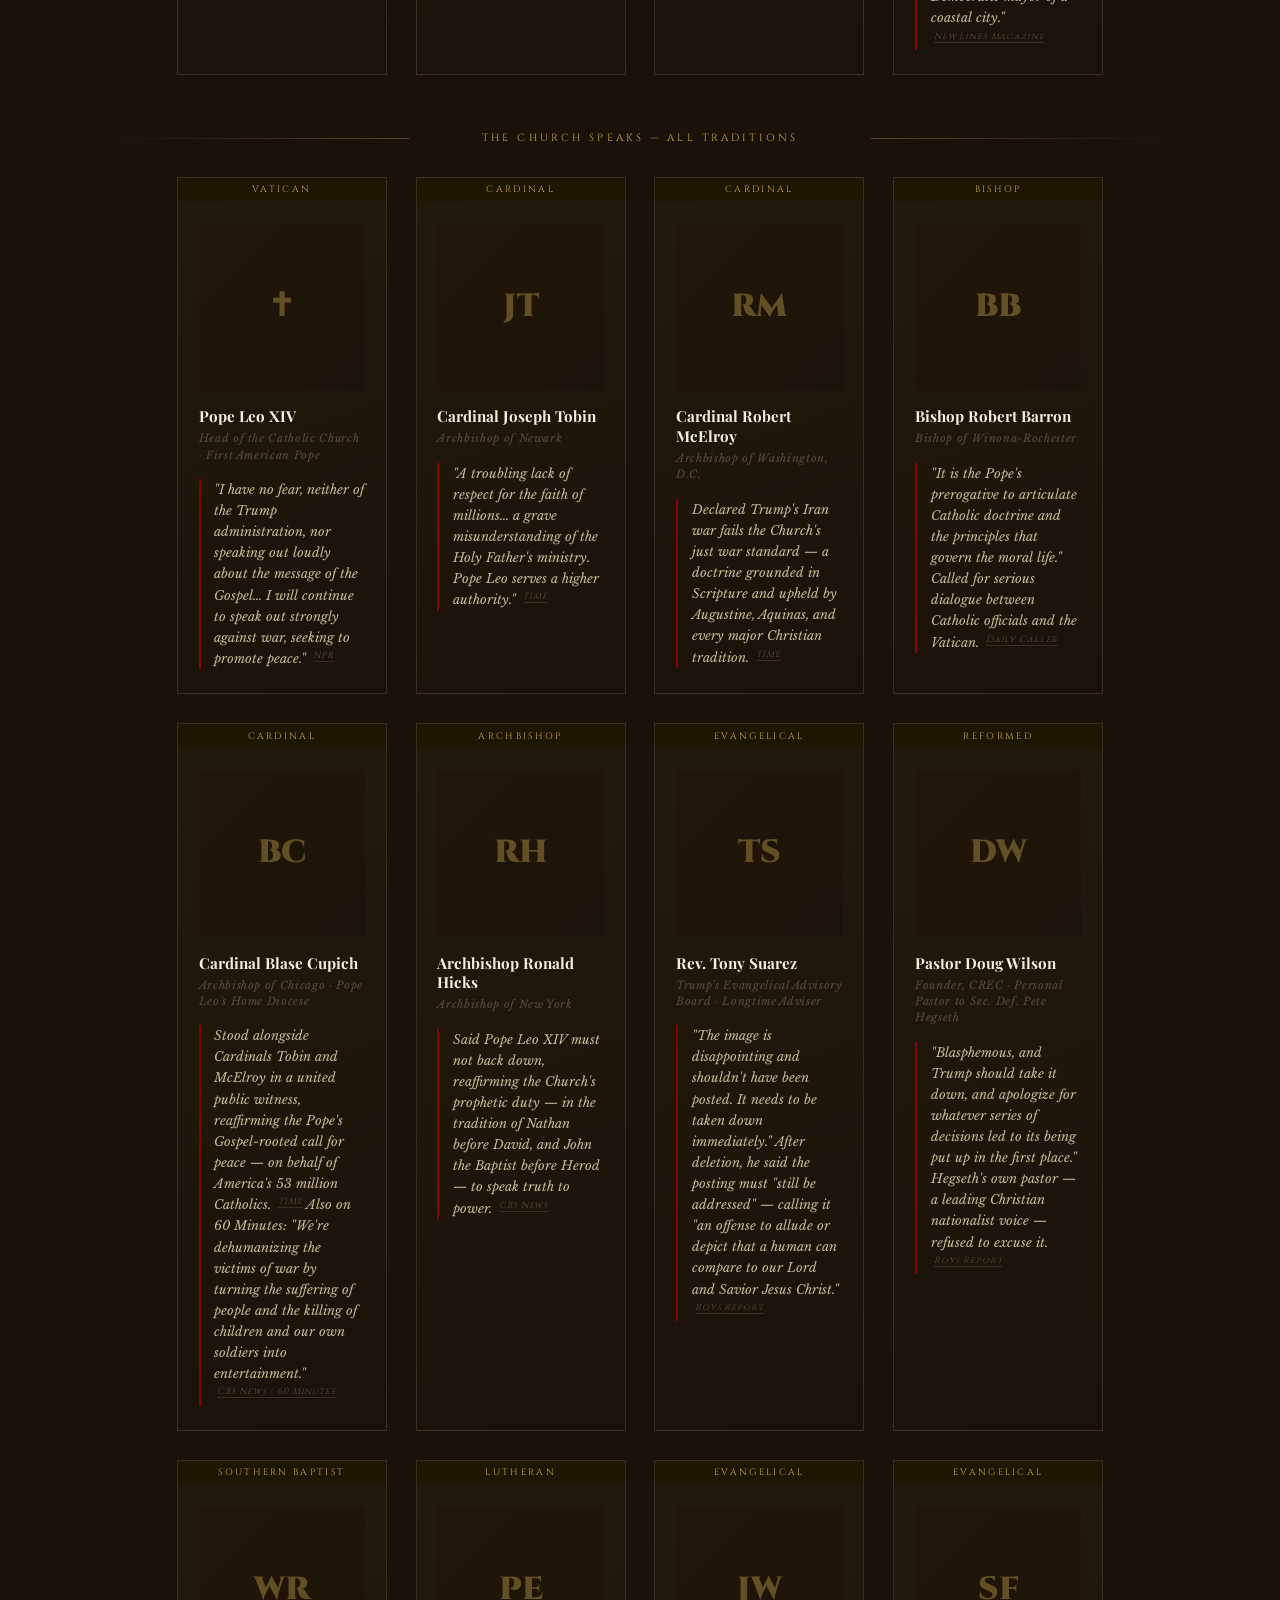
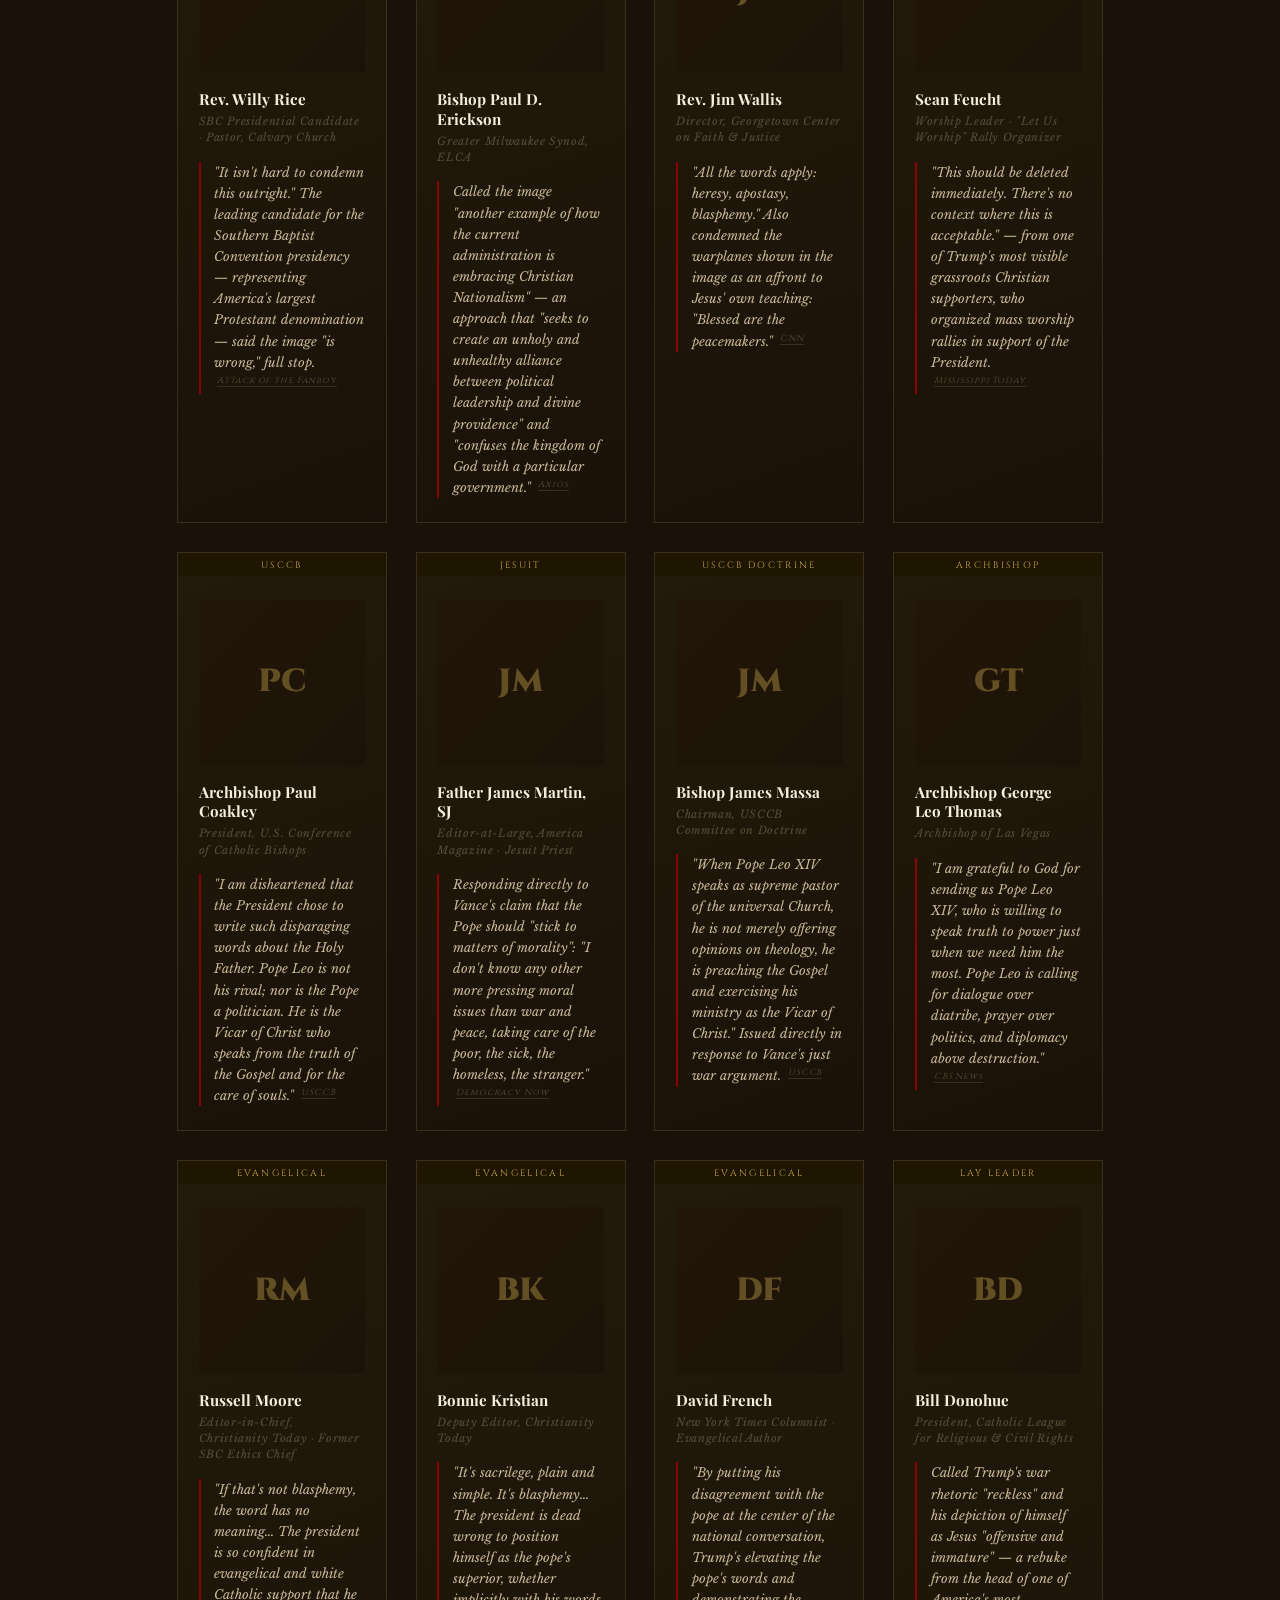
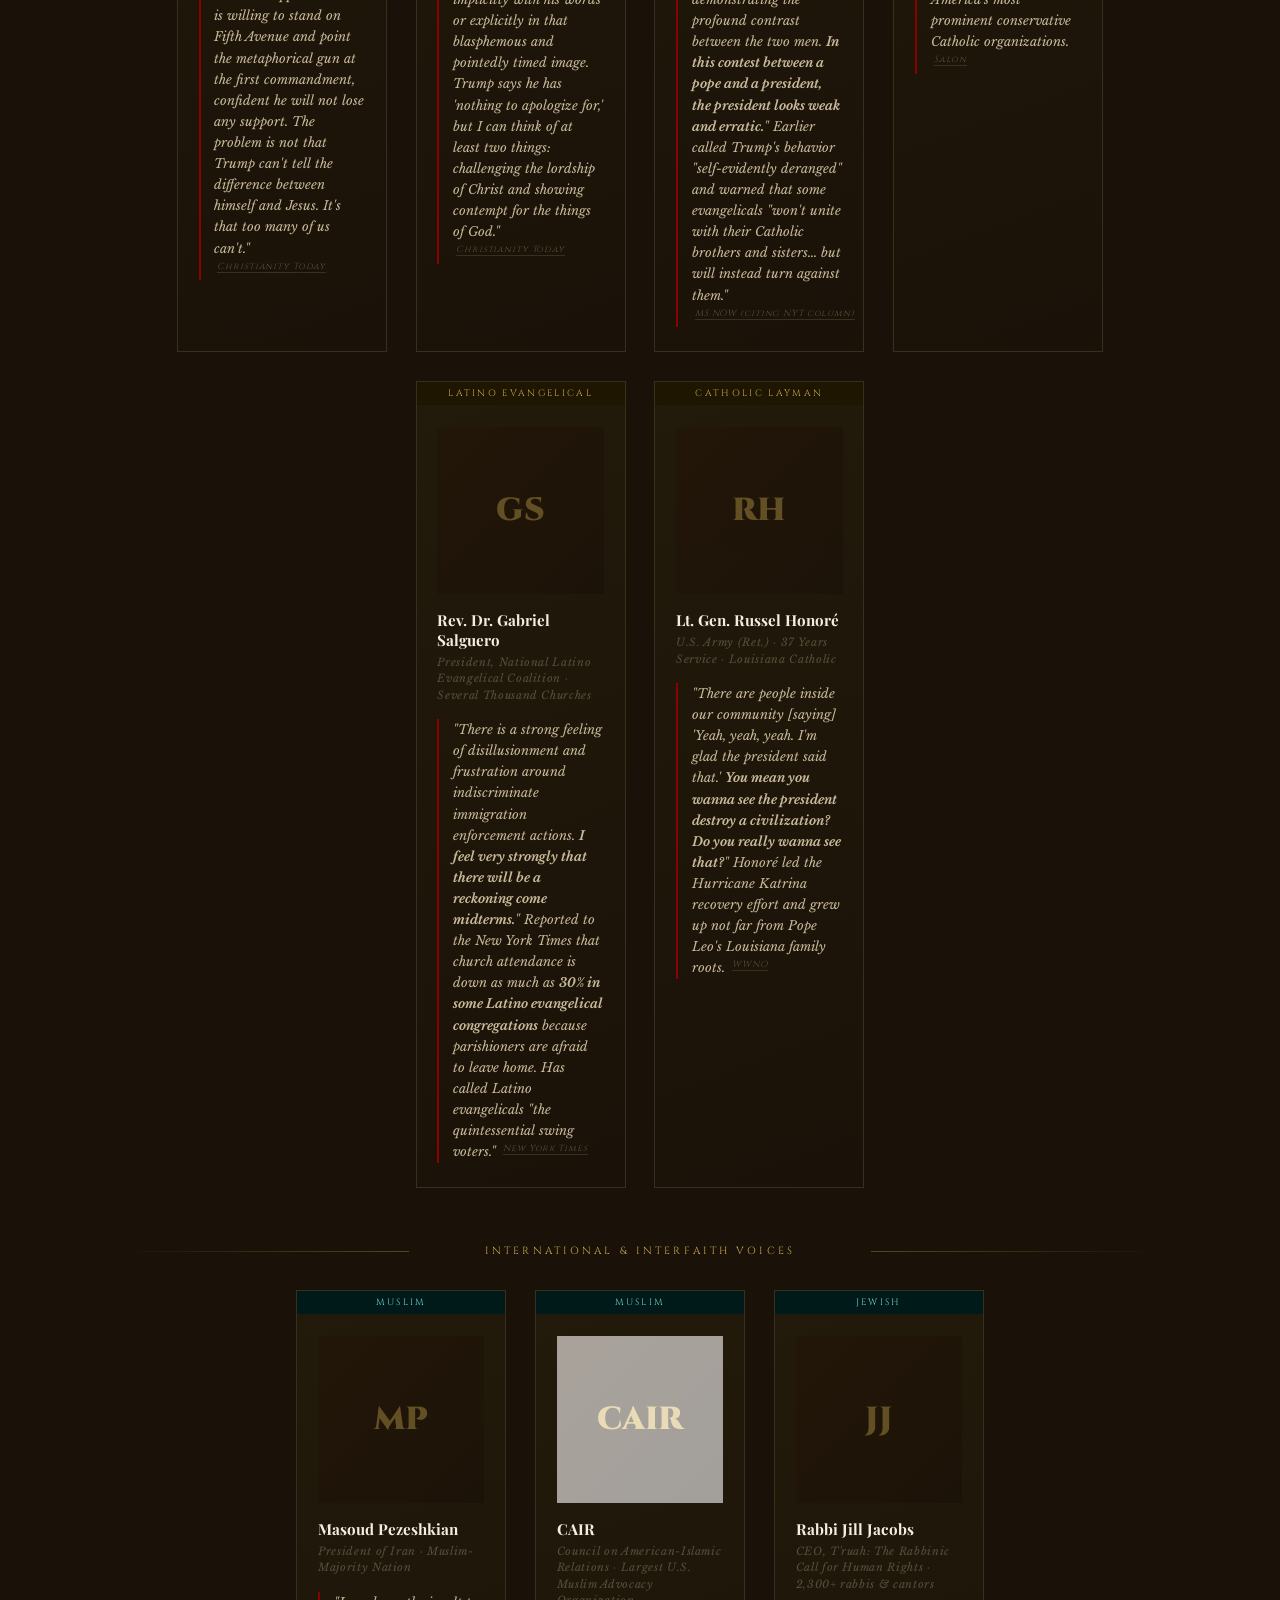
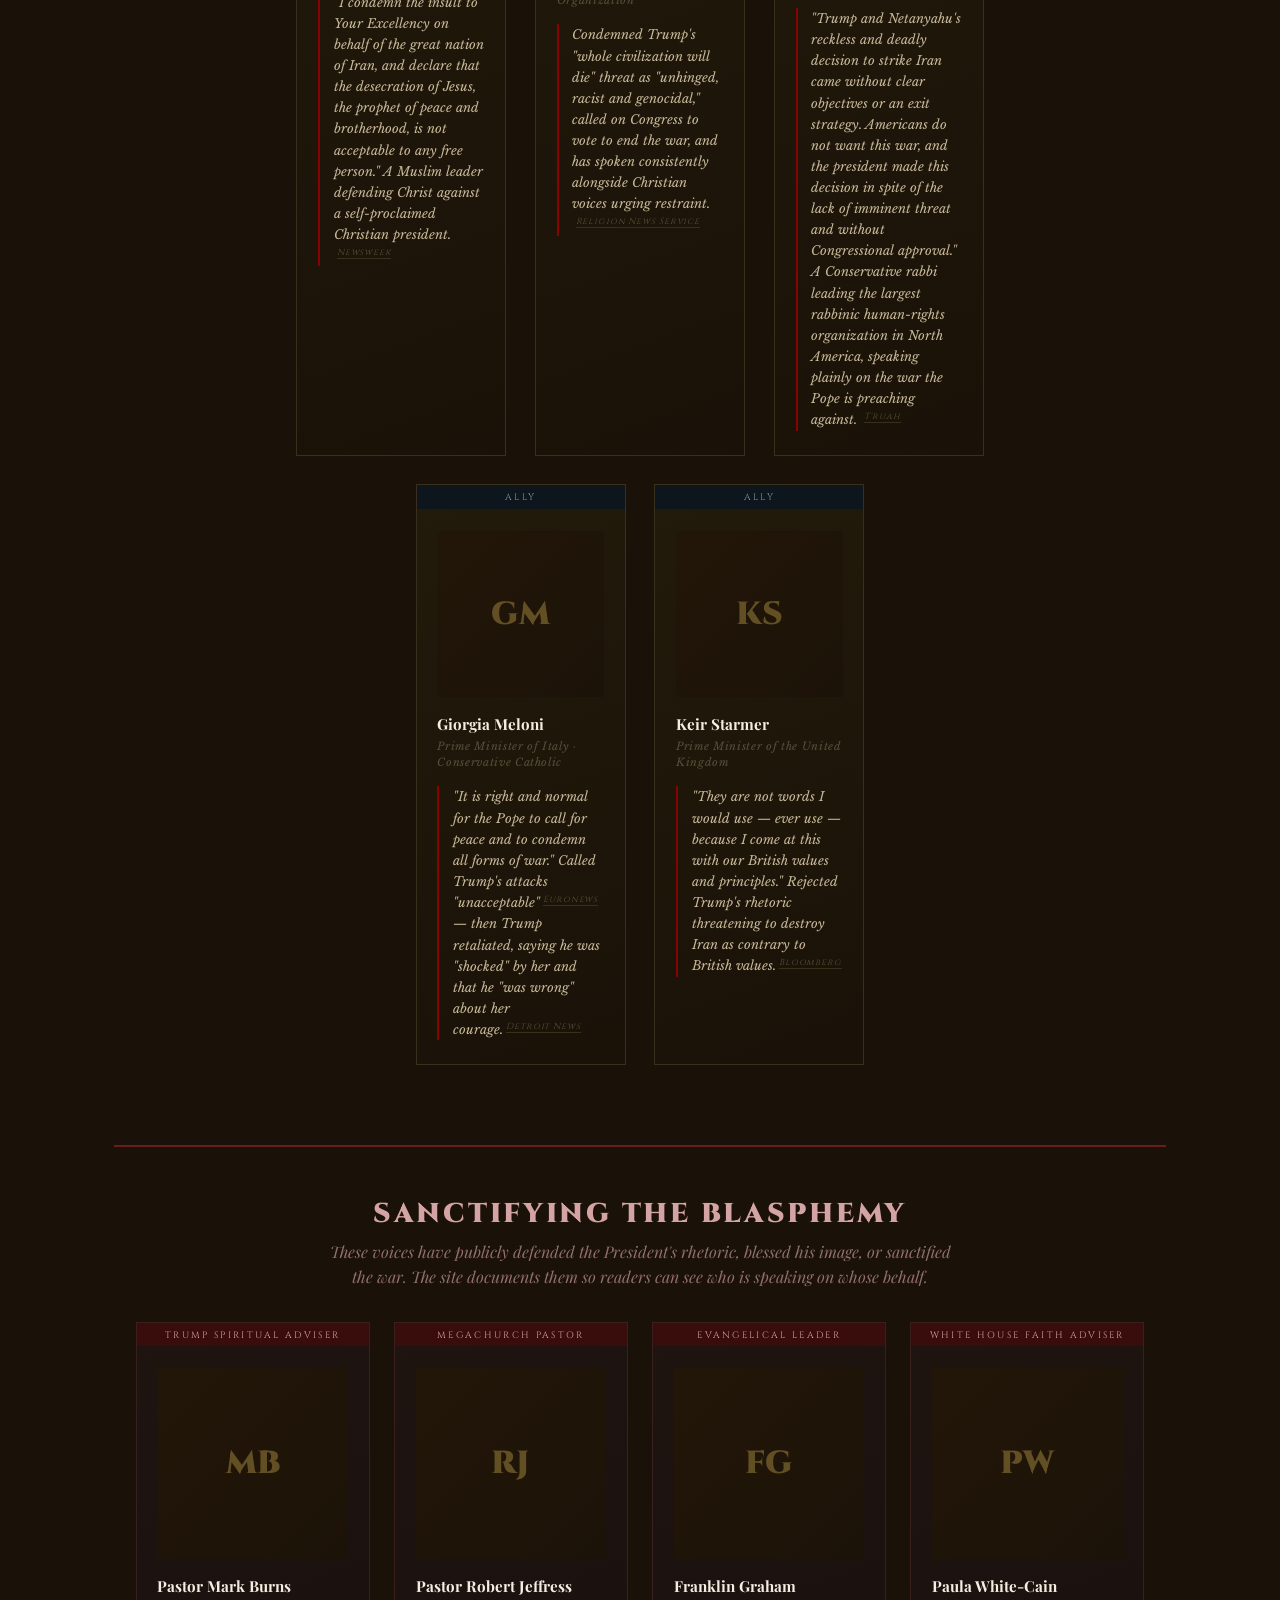
==== commit a4c6f9ca: "Update site content (index.html)" ====
--- a/index.html
+++ b/index.html
@@ -333,10 +333,12 @@
   <span class="breaking-label">Breaking</span>
   <div class="breaking-clip">
   <span class="breaking-ticker">
-    June 30: Four days out. The Pope will not be in Washington on July 4. He will be in Lampedusa. &nbsp;✝&nbsp;
-    June 27: U.S. strikes Iran for a second consecutive night. Trump threatens to "wipe out the Islamic republic." IRGC claims retaliatory strikes on U.S. bases in Kuwait and Bahrain. &nbsp;✝&nbsp;
+    July 4: Pope Leo in Lampedusa lays flowers on the grave of a child named Joussef, meets a boy named Leo who gives him a soccer ball. His letter to Americans: "welcoming, protecting and assisting immigrants." &nbsp;✝&nbsp;
+    July 4: Trump on the National Mall, in what his Truth Social had billed as a "TRUMP RALLY": "communism is a mortal threat" that exceeds "World War I, World War II, Pearl Harbor or even 9/11." &nbsp;✝&nbsp;
+    July 4: After Lampedusa, Pope Leo has dinner with U.S. Ambassador to the Holy See Brian Burch. The dispute does not preclude the diplomatic table. &nbsp;✝&nbsp;
+    July 5-6: Millions in Tehran for Khamenei's funeral. Chants of "Death to America." Iran accuses U.S. of violating Articles 1 and 2 of the June 17 memorandum. &nbsp;✝&nbsp;
+    June 27: U.S. strikes Iran for a second consecutive night. Trump threatens to "wipe out the Islamic republic." &nbsp;✝&nbsp;
     June 27: Pope Leo closes the Extraordinary Consistory with an appeal joined by 241 cardinals: "Violence will not have the last word." &nbsp;✝&nbsp;
-    June 27: Hezbollah leader Naim Qassem rejects the U.S.-brokered Israel-Lebanon security agreement signed in Washington the day before. Calls it "null and void." &nbsp;✝&nbsp;
     June 26: Pope Leo opens the Extraordinary Consistory: "War is never worthy of humanity, and it is never blessed by God." &nbsp;✝&nbsp;
     June 22: Bürgenstock talks produce "road map" and "deconfliction cell" for Lebanon. Netanyahu's spokesperson: "Israel is not a party to of this MoU." &nbsp;✝&nbsp;
     June 18: PRRI national poll, Pope Leo 56% favorable, Trump 34% favorable. Among Democrats, Pope 73%, Trump 5%. &nbsp;✝&nbsp;
@@ -344,7 +346,6 @@
     June 11: The Pope's Apostolic Nuncio Paolo Borgia, leading an aid convoy of 25 trucks to a Christian village in southern Lebanon, is stopped at gunpoint by Israeli tanks. &nbsp;✝&nbsp;
     May 31: The White House launches Aliens.gov, a government website depicting undocumented immigrants as 1950s-style extraterrestrial monsters &nbsp;✝&nbsp;
     May 25: Pope Leo releases first encyclical, Magnifica Humanitas, declaring the "just war" theory "now outdated" &nbsp;✝&nbsp;
-    May 10: A 22-foot gold statue of Trump goes up at Doral. Pastor: "This is not a golden calf." &nbsp;✝&nbsp;
     April 23: Pope Leo, "As a pastor, I cannot be in favor of war" &nbsp;✝&nbsp;
     April 7: Trump, "A whole civilization will die tonight, never to be brought back again." &nbsp;✝&nbsp;
     Russell Moore, Christianity Today: "It's that too many of us can't tell the difference between Trump and Jesus"
@@ -535,6 +536,16 @@
         <div class="sidebar-feed-wrapper">
         <div class="sidebar-feed is-collapsed" id="sidebar-feed">
 <div class="update-entry sidebar-entry">
+      <p class="update-date">July 4–6, 2026</p>
+      <h3 class="update-hed">Lampedusa. A Letter to Americans. A Cemetery, a Boy Named Leo, a Ball. And Then, Later That Day, Dinner with the U.S. Ambassador.</h3>
+      <p class="update-body">Saturday, July 4, 2026. At 9:00 a.m. local time, Pope Leo XIV's plane touched down at Lampedusa Airport. He went first to the island cemetery, where the graves of migrants who died at sea are marked in a section that includes, as the Vatican's own account describes it, <em>"Muslims and Catholics, for young and old, black and white, all of them lost at sea as they searched for freedom."</em> He laid flowers on the grave of a child named Joussef. He stopped at the Porta d'Europa, the artwork memorializing the dead. At the Favaloro Pier he blessed a plaque dedicating the pier to Pope Francis. He met a boy migrant named <strong>Leo</strong>, who had lost his mother at sea a decade earlier. The boy gave the Pope a letter and a soccer ball, asking that the ball be passed on to another migrant child. Then Leo went to a sports field on the island and celebrated Mass.</p>
+      <p class="update-body">A letter from the Pope to the American people, released the same morning to mark the 250th anniversary of American independence: <em>"Protecting the unborn and all human life also means welcoming, protecting and assisting immigrants, whose hopes, sacrifices and contribution have formed part of the history of this country from its very beginning. To receive them with compassion and generosity is not only an act of charity, but also a recognition of the dignity that belongs to every human person."</em> In his Lampedusa homily, the Pope compared the Mediterranean crossing to the Gospel road from Jerusalem to Jericho, where the Good Samaritan stopped and everyone else passed by. He said religion must never be used to justify discrimination.</p>
+      <p class="update-body">Later that Saturday afternoon, after returning to Rome, Pope Leo accepted an invitation from U.S. Ambassador to the Holy See Brian Burch to attend a July 4 celebration at the ambassador's residence. Trump's political appointee, hosting the President's most public critic, on the day the President was in Washington. The Pope went. The dispute this chronicle keeps documenting does not preclude the diplomatic table. It merely names what happens at it.</p>
+      <p class="update-body">In Washington, after a two-hour storm delay of the National Mall event, the President delivered what his Truth Social had billed as a <em>"TRUMP RALLY."</em> He warned that <em>"communism is a mortal threat to American liberty"</em> that exceeds <em>"World War I, World War II, Pearl Harbor or even 9/11."</em> He joked about seeking a third term. He said <em>"this is only the dawn of the golden age of America."</em> Past presidents have used Independence Day for unifying, apolitical addresses. This one did not. In Iran, meanwhile, millions gathered in Tehran and Qom on July 5 and 6 for the multi-day funeral of Ayatollah Ali Khamenei, killed with four members of his family in the U.S.-Israeli air strike on February 28. The chants outside Tehran's largest mosque: <em>"Death to America."</em> Trump, on Truth Social overnight, urged calm during the funeral. Iran's Deputy Foreign Minister Kazem Gharibabadi accused the United States of violating Articles 1 and 2 of the June 17 memorandum of understanding through the trilateral U.S.-Israel-Lebanon agreement, and warned of <em>"decisive actions."</em> Inflation in Iran, per official figures released Saturday, reached 88.6% year-on-year in June.</p>
+      <p class="update-body">The Pope wrote a letter about welcoming immigrants. The President warned about communism at Mount Rushmore. A boy named Leo gave the Pope his soccer ball. The Pope then had dinner with the American ambassador. In Tehran, mourners marched behind a coffin, calling for the President's death. Four days ago, this site said the rally would happen in Washington and the Mass would happen in Lampedusa. Both did. <a href="https://www.vatican.va/content/leo-xiv/en/travels/2026/documents/lampedusa-4luglio2026.html" target="_blank" rel="noopener" class="src">Vatican.va (visit program)</a> <a href="https://www.vaticannews.va/en/pope/news/2026-07/pope-leo-xiv-celebrates-mass-homily-lampedusa-4-july-2026.html" target="_blank" rel="noopener" class="src">Vatican News</a> <a href="https://www.pbs.org/newshour/world/pope-marks-july-4-by-praying-in-lampedusa-for-migrants-who-died-seeking-freedom-and-prosperity" target="_blank" rel="noopener" class="src">PBS</a> <a href="https://www.cnn.com/2026/07/04/europe/pope-italy-migrants-us-intl" target="_blank" rel="noopener" class="src">CNN</a> <a href="https://www.ncronline.org/vatican/pope-leo-visits-lampedusa-migrant-hotspot-july-4" target="_blank" rel="noopener" class="src">National Catholic Reporter</a> <a href="https://www.cnn.com/2026/07/04/us/live-news/july-4-trump-speech-america-250" target="_blank" rel="noopener" class="src">CNN (Trump speech)</a> <a href="https://www.foxnews.com/live-news/us-iran-khamenei-funeral-july-7-2026" target="_blank" rel="noopener" class="src">Fox News</a></p>
+    </div>
+
+    <div class="update-entry sidebar-entry">
       <p class="update-date">June 30, 2026</p>
       <h3 class="update-hed">Four Days Out From July 4. Pope Leo Will Not Be in Washington. He Will Be in Lampedusa.</h3>
       <p class="update-body">On July 4, 2026, the United States marks its 250th anniversary. The White House has planned a rally on the National Mall, a 16-day celebration, and a series of events across the country. Vice President JD Vance personally handed Pope Leo XIV an invitation to attend the July 4 events during a visit to the Vatican in May 2025, days after Leo's election. <strong>The Vatican announced on February 19, 2026 that Pope Leo would not travel to the United States in 2026.</strong> He will instead visit <strong>Lampedusa</strong>, the small Italian island in the Mediterranean between Tunisia, Malta, and Sicily, where migrants from North Africa and West Asia arrive after crossing what has become one of the world's deadliest sea routes. Lampedusa was Pope Francis's first destination outside Rome in 2013. Pope Leo will follow him there on America's 250th birthday.</p>
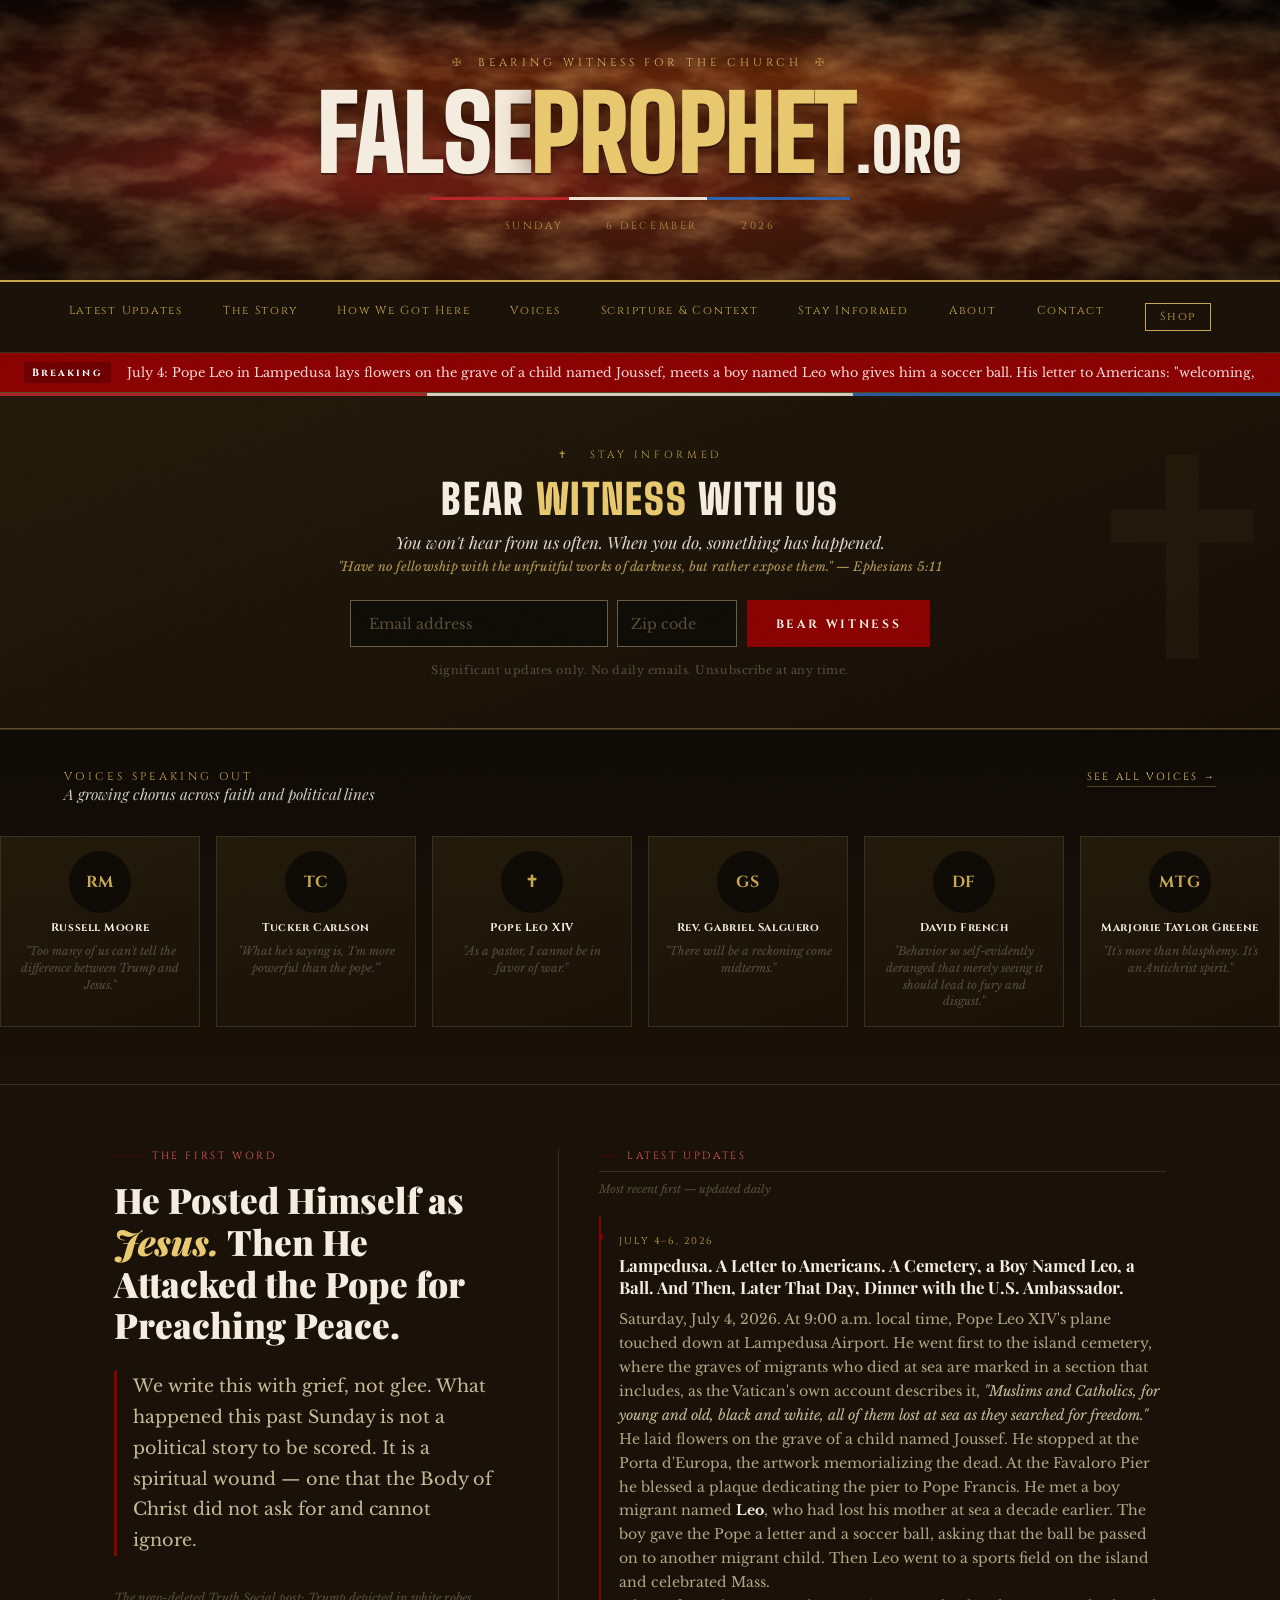
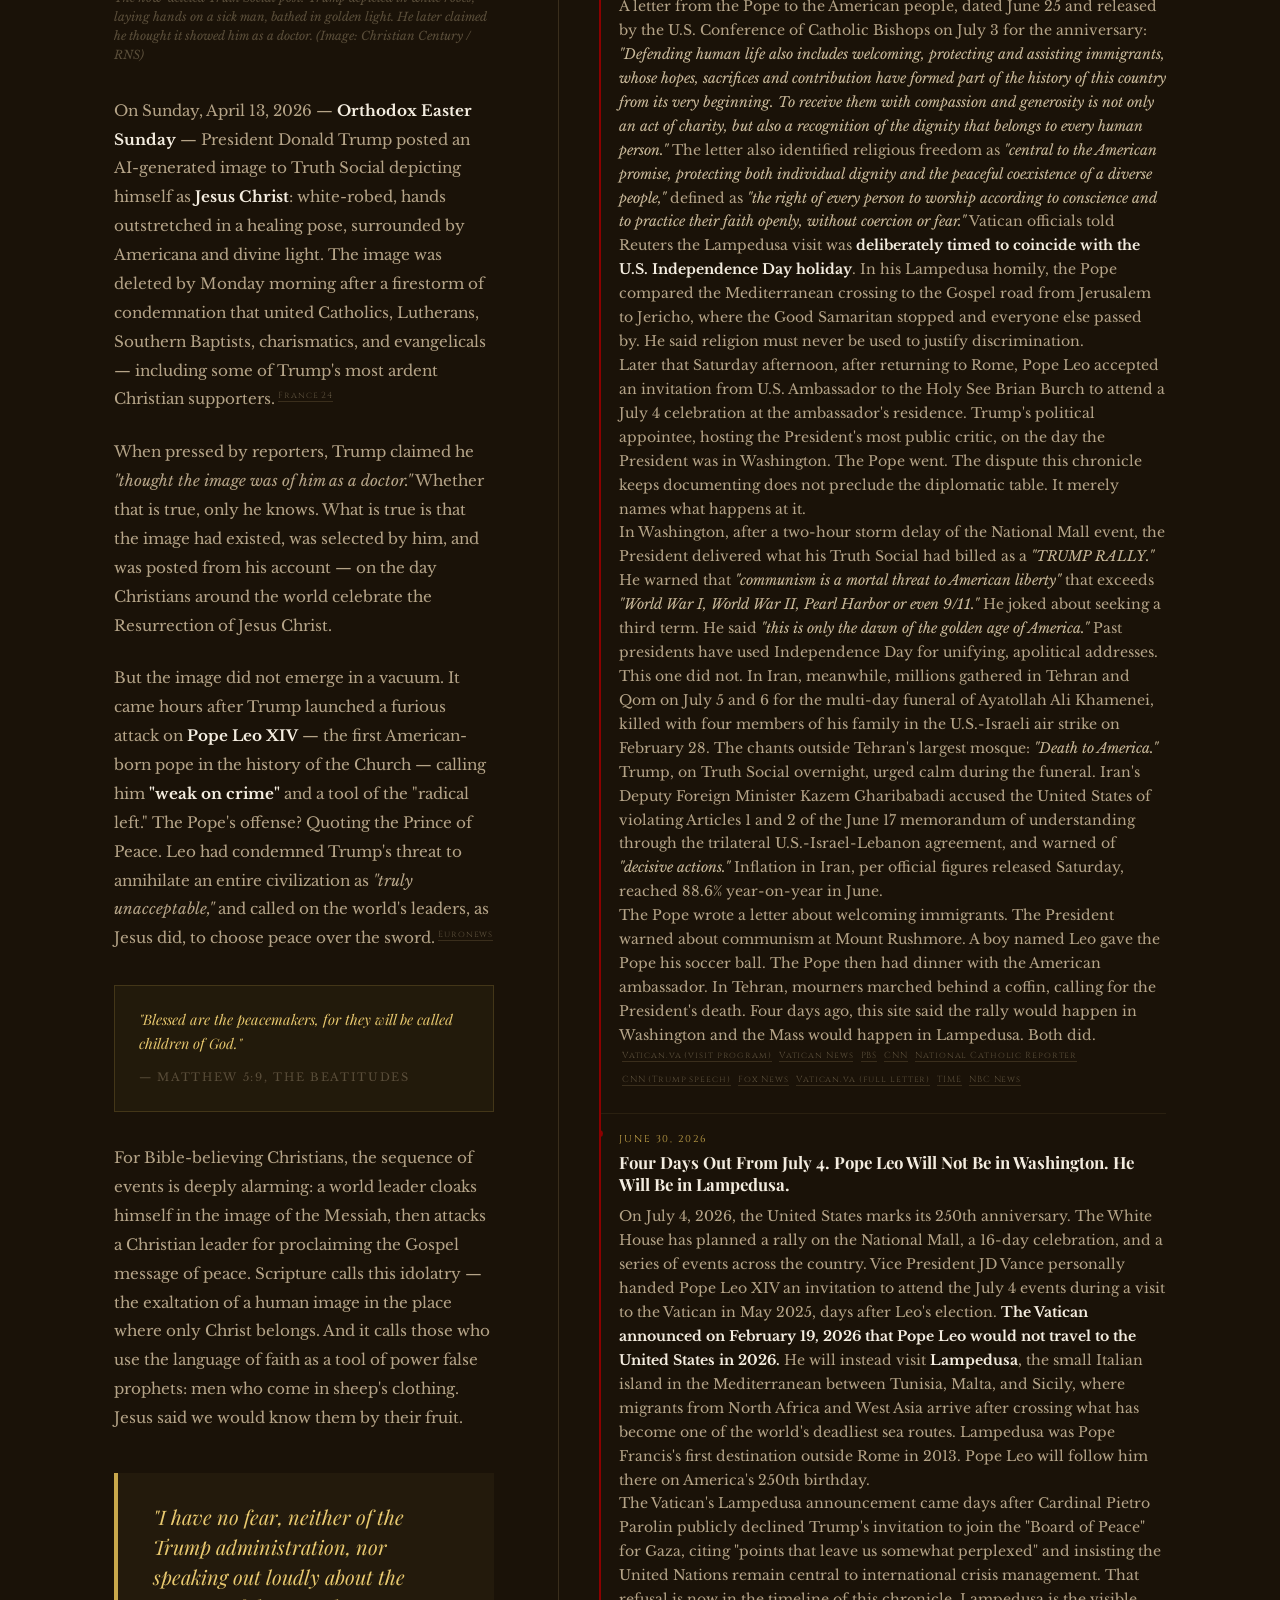
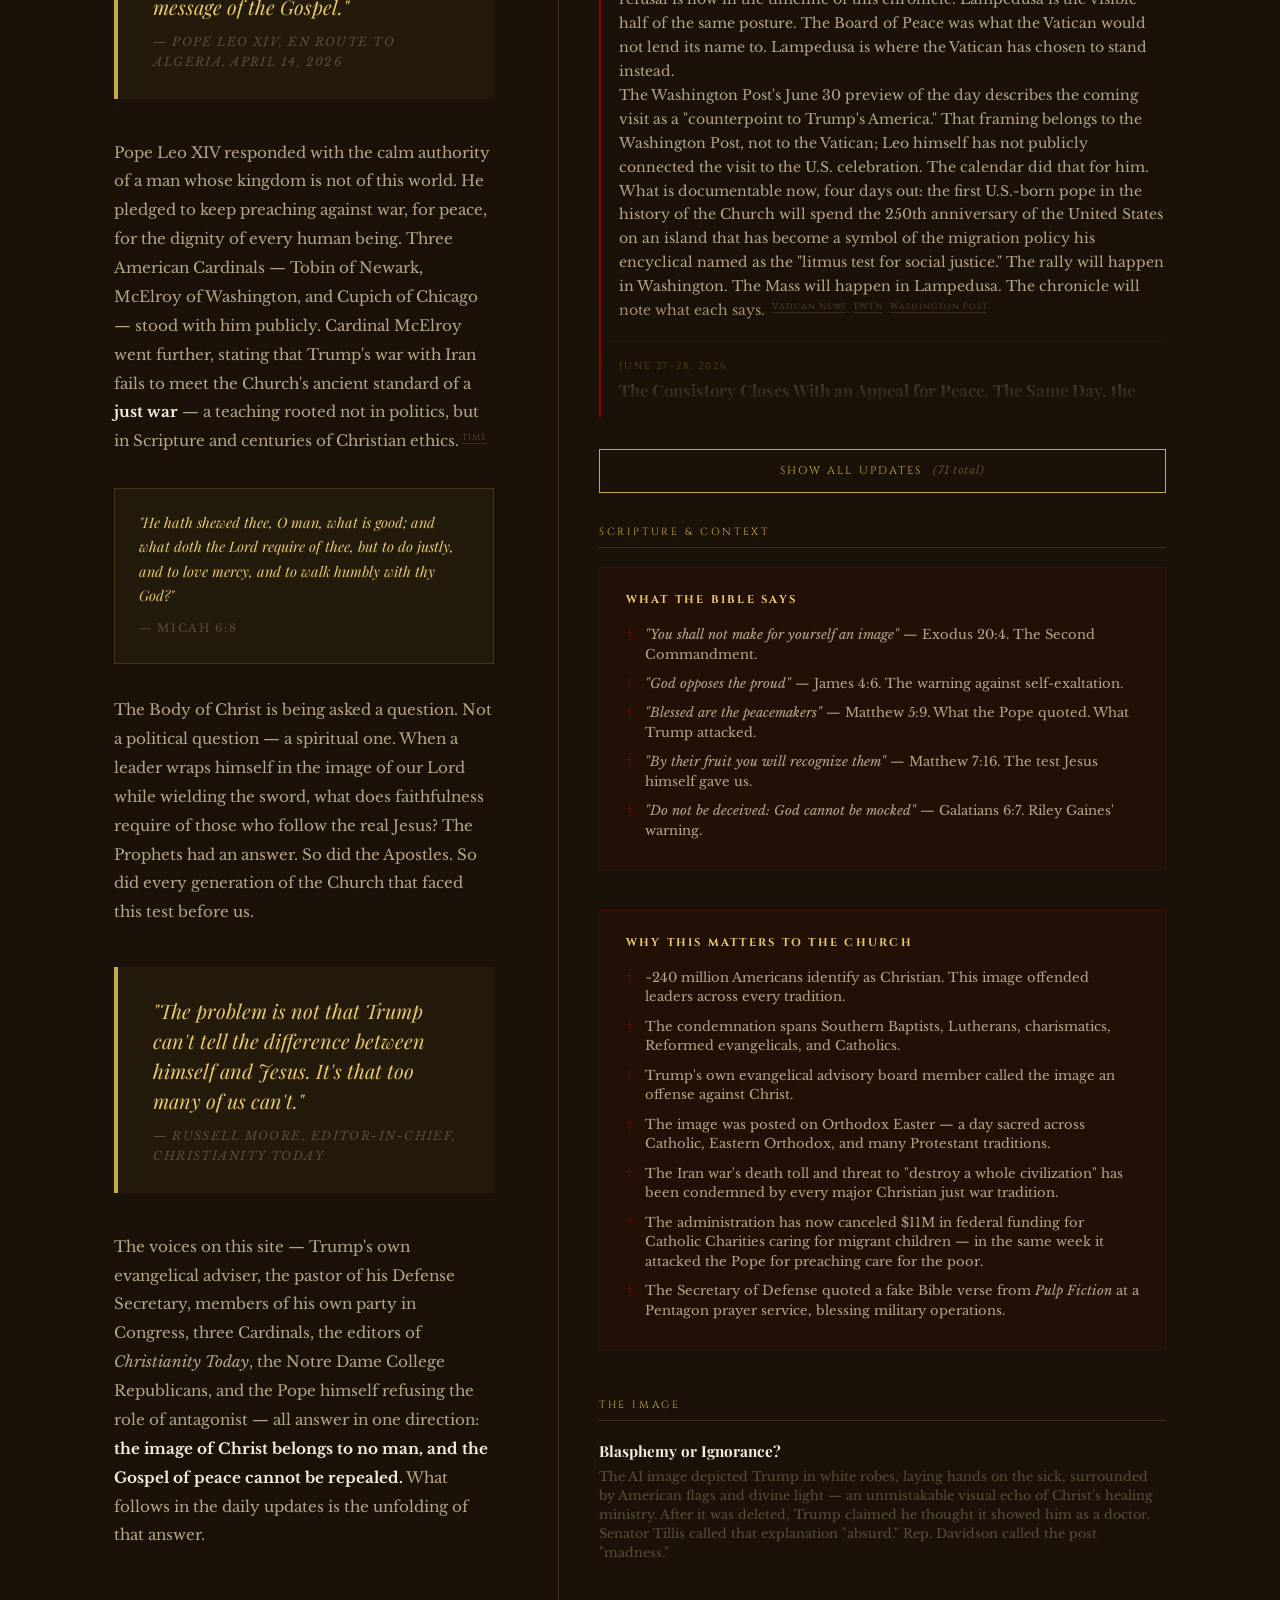
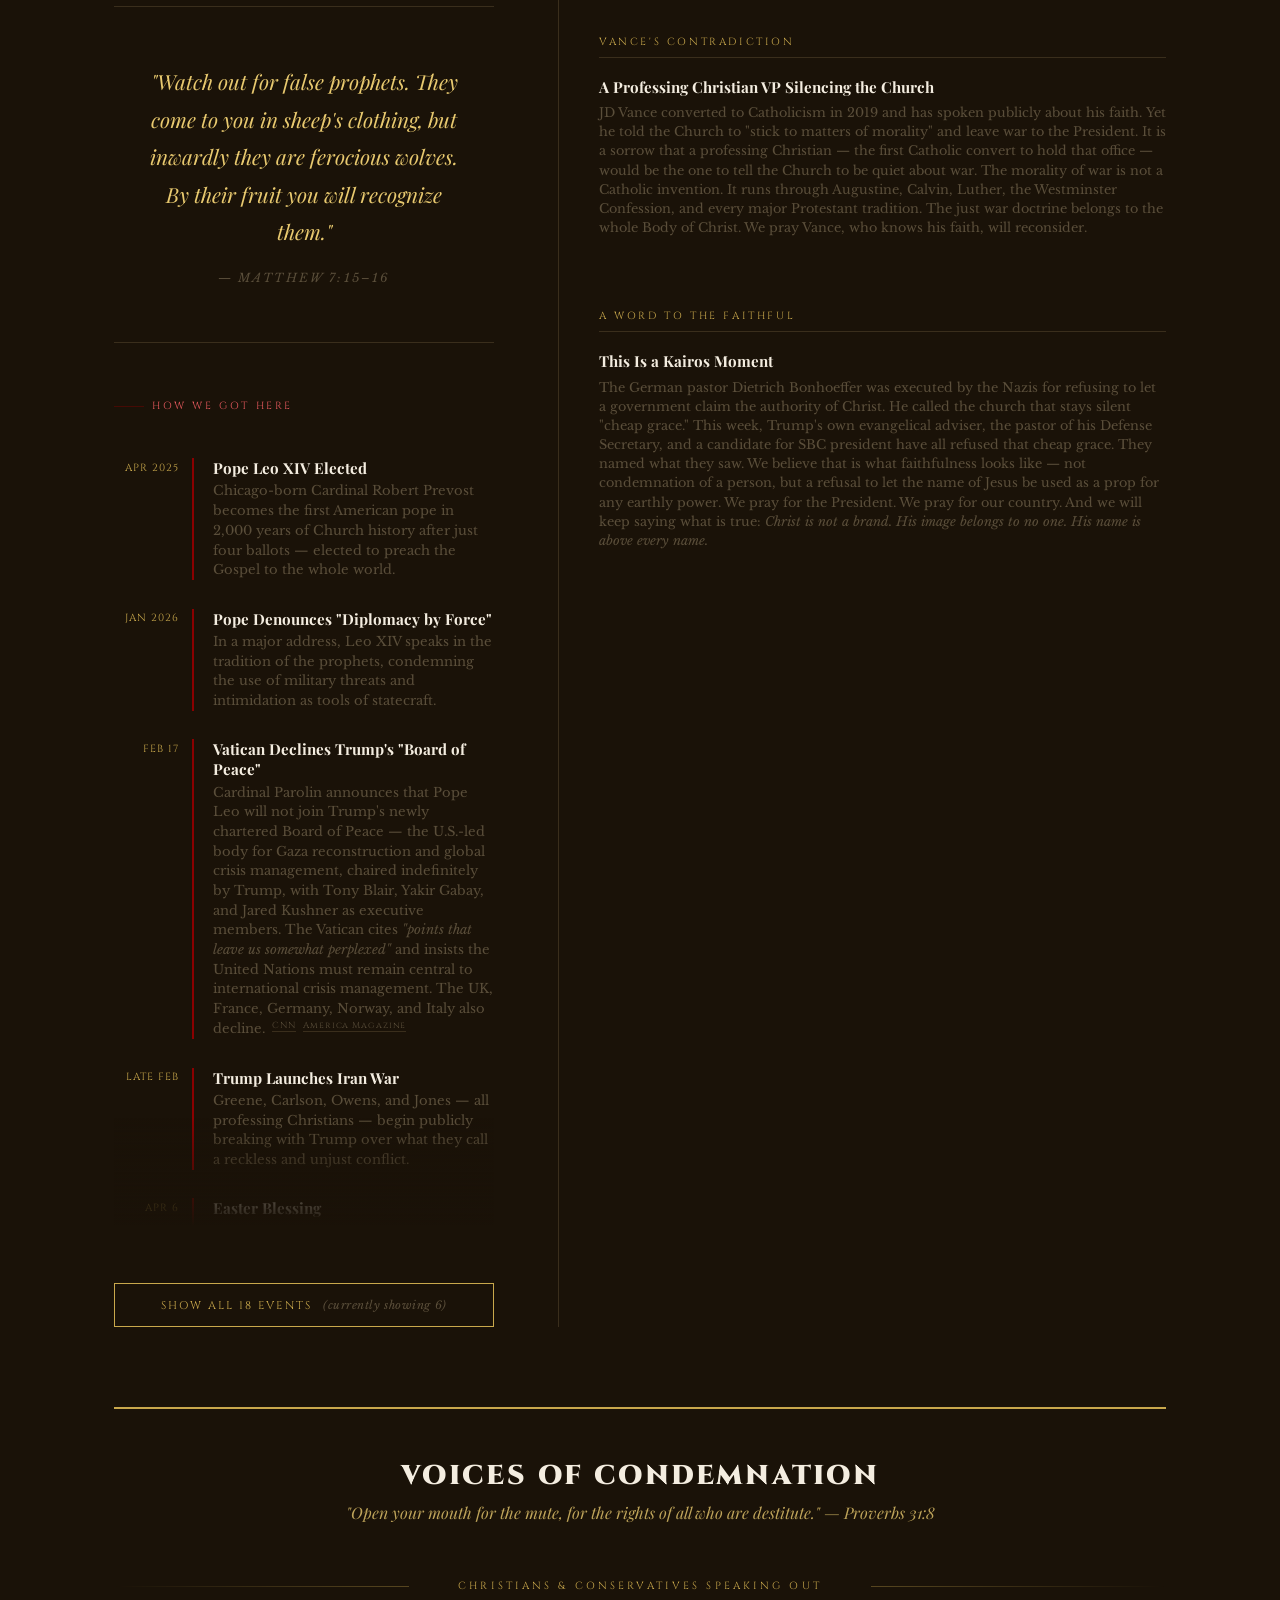
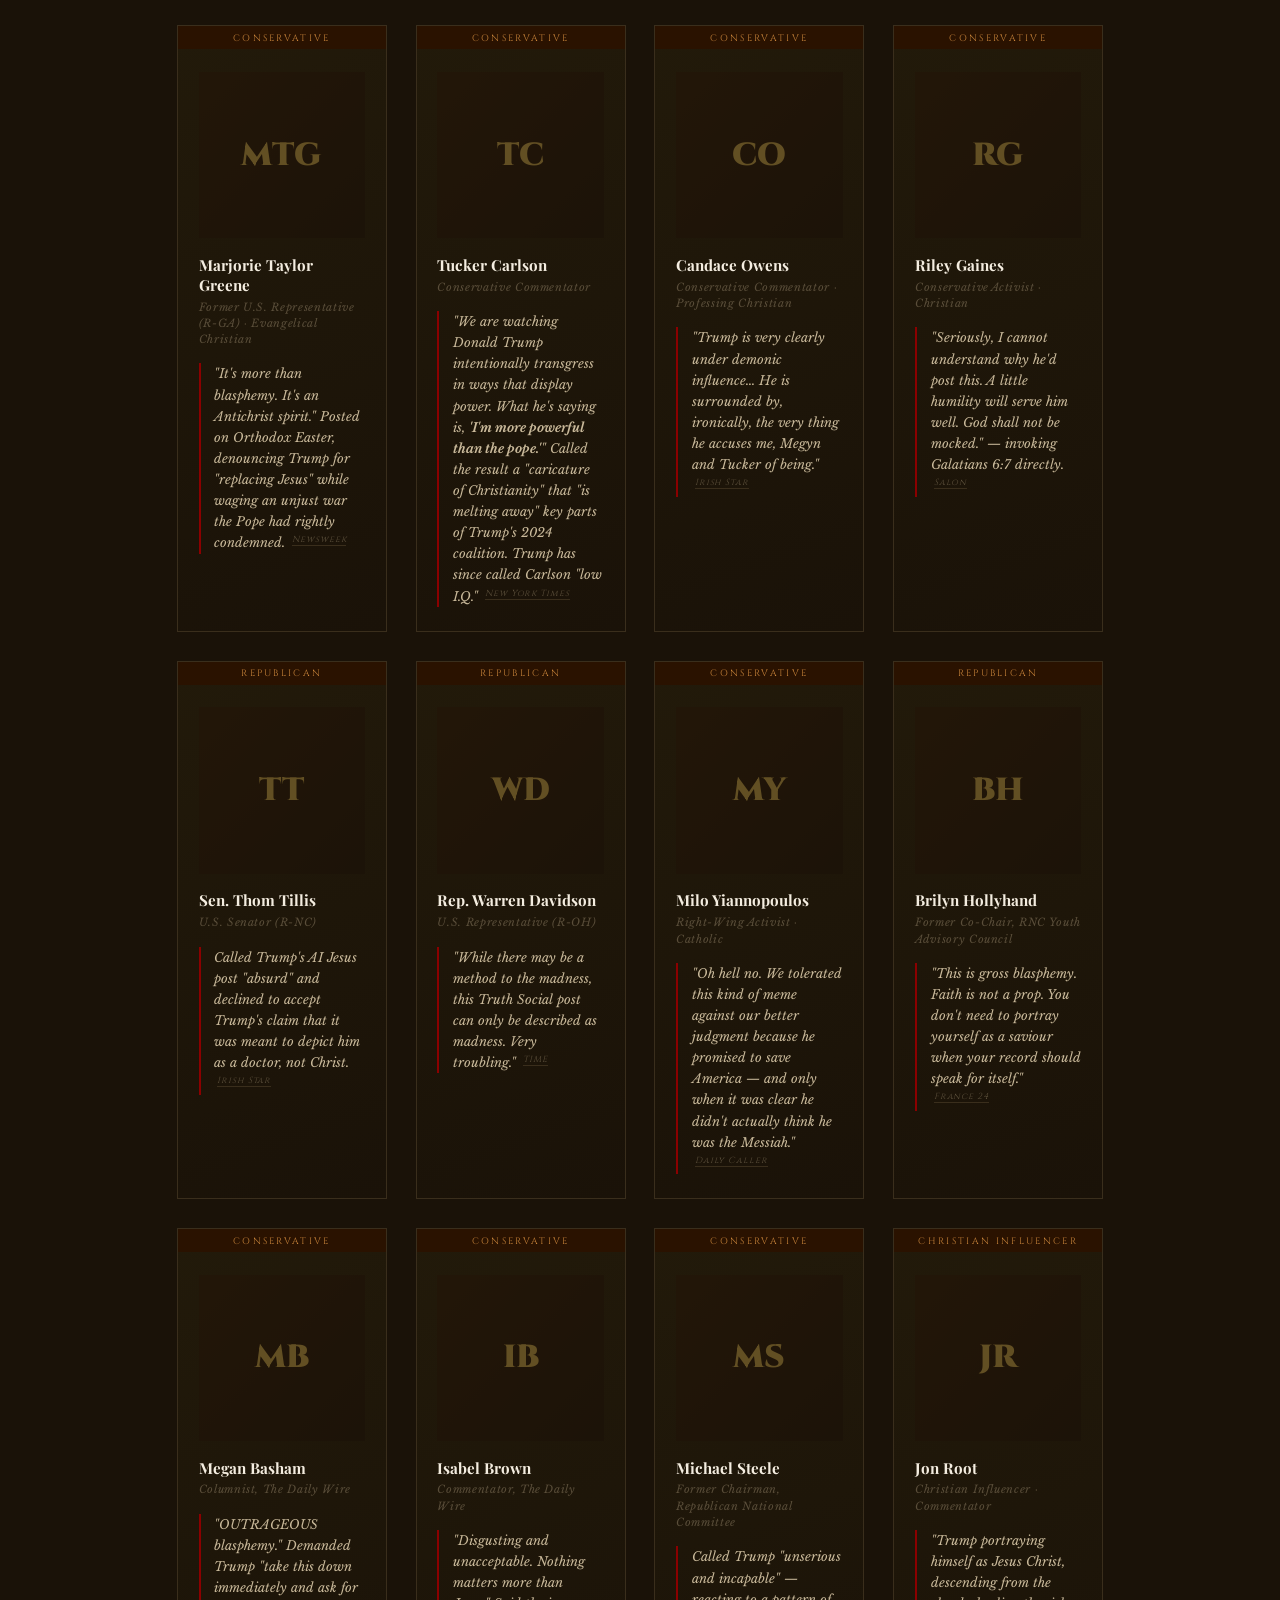
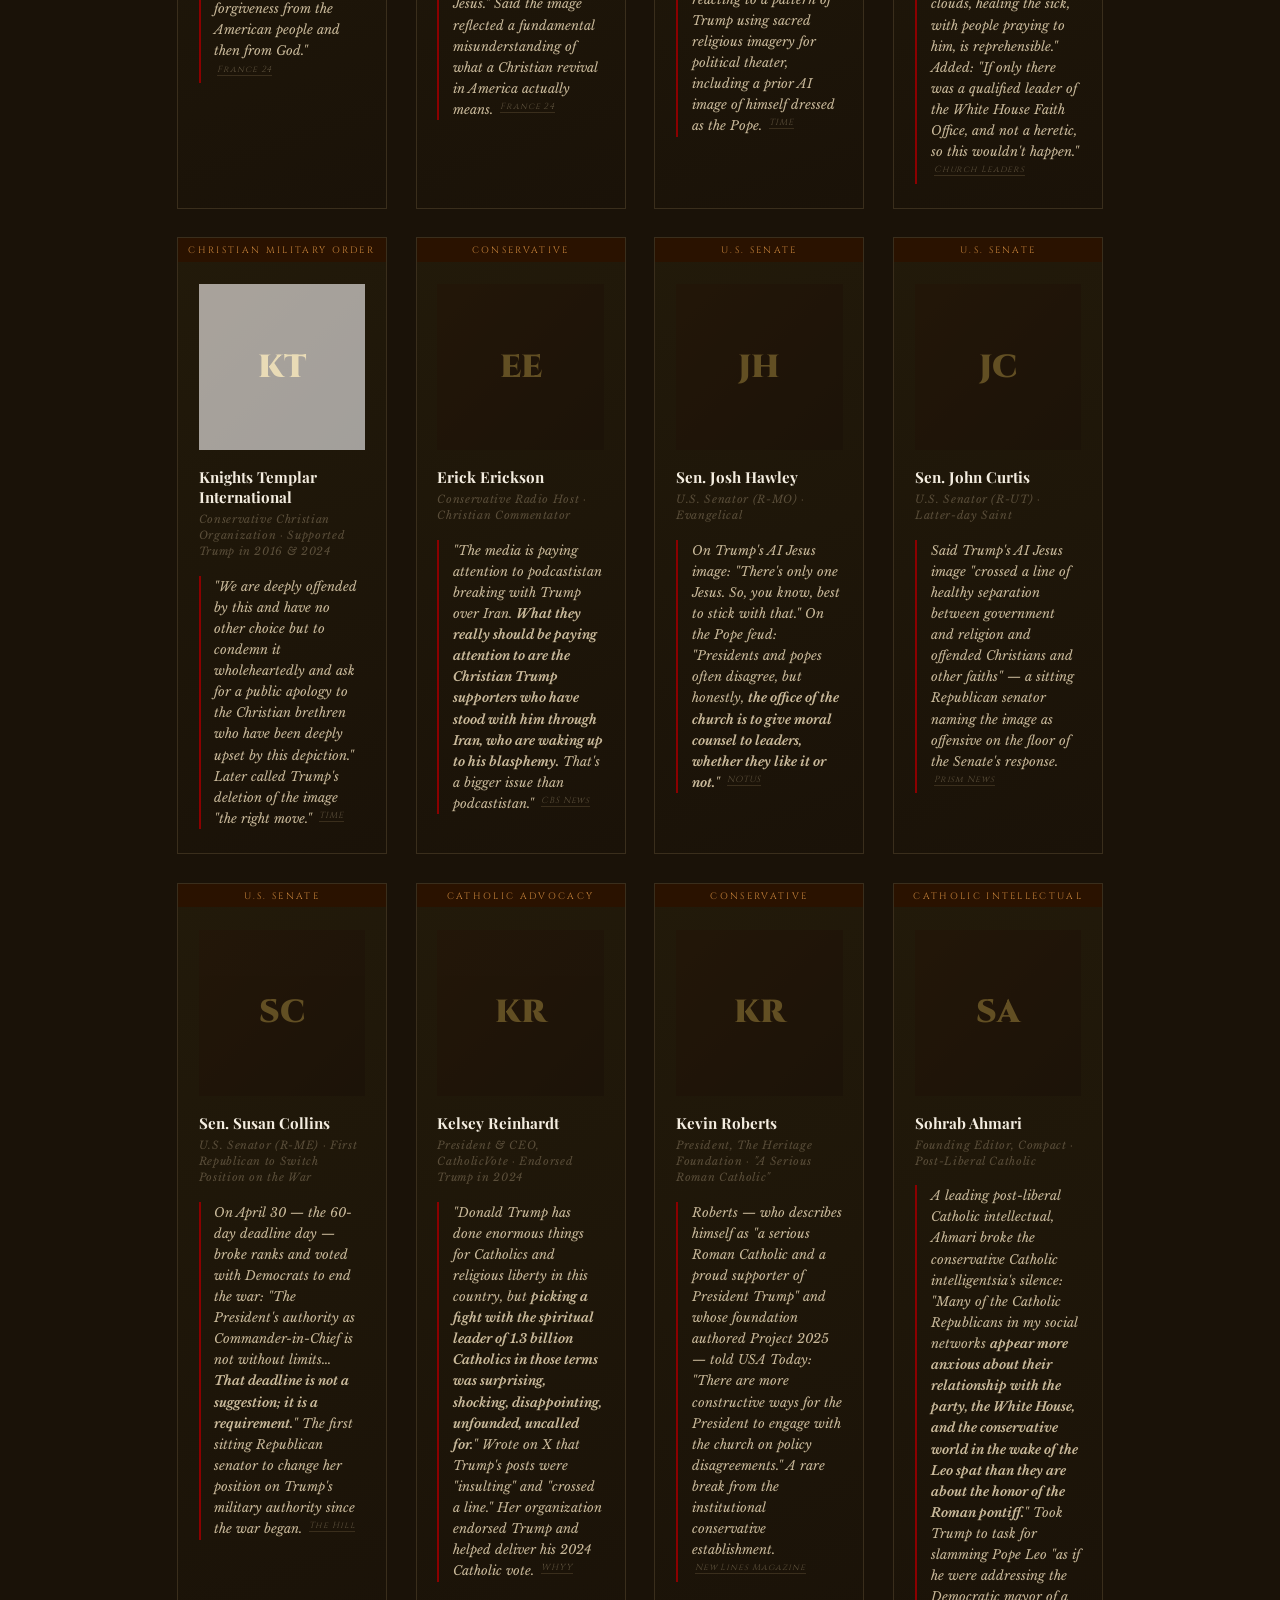
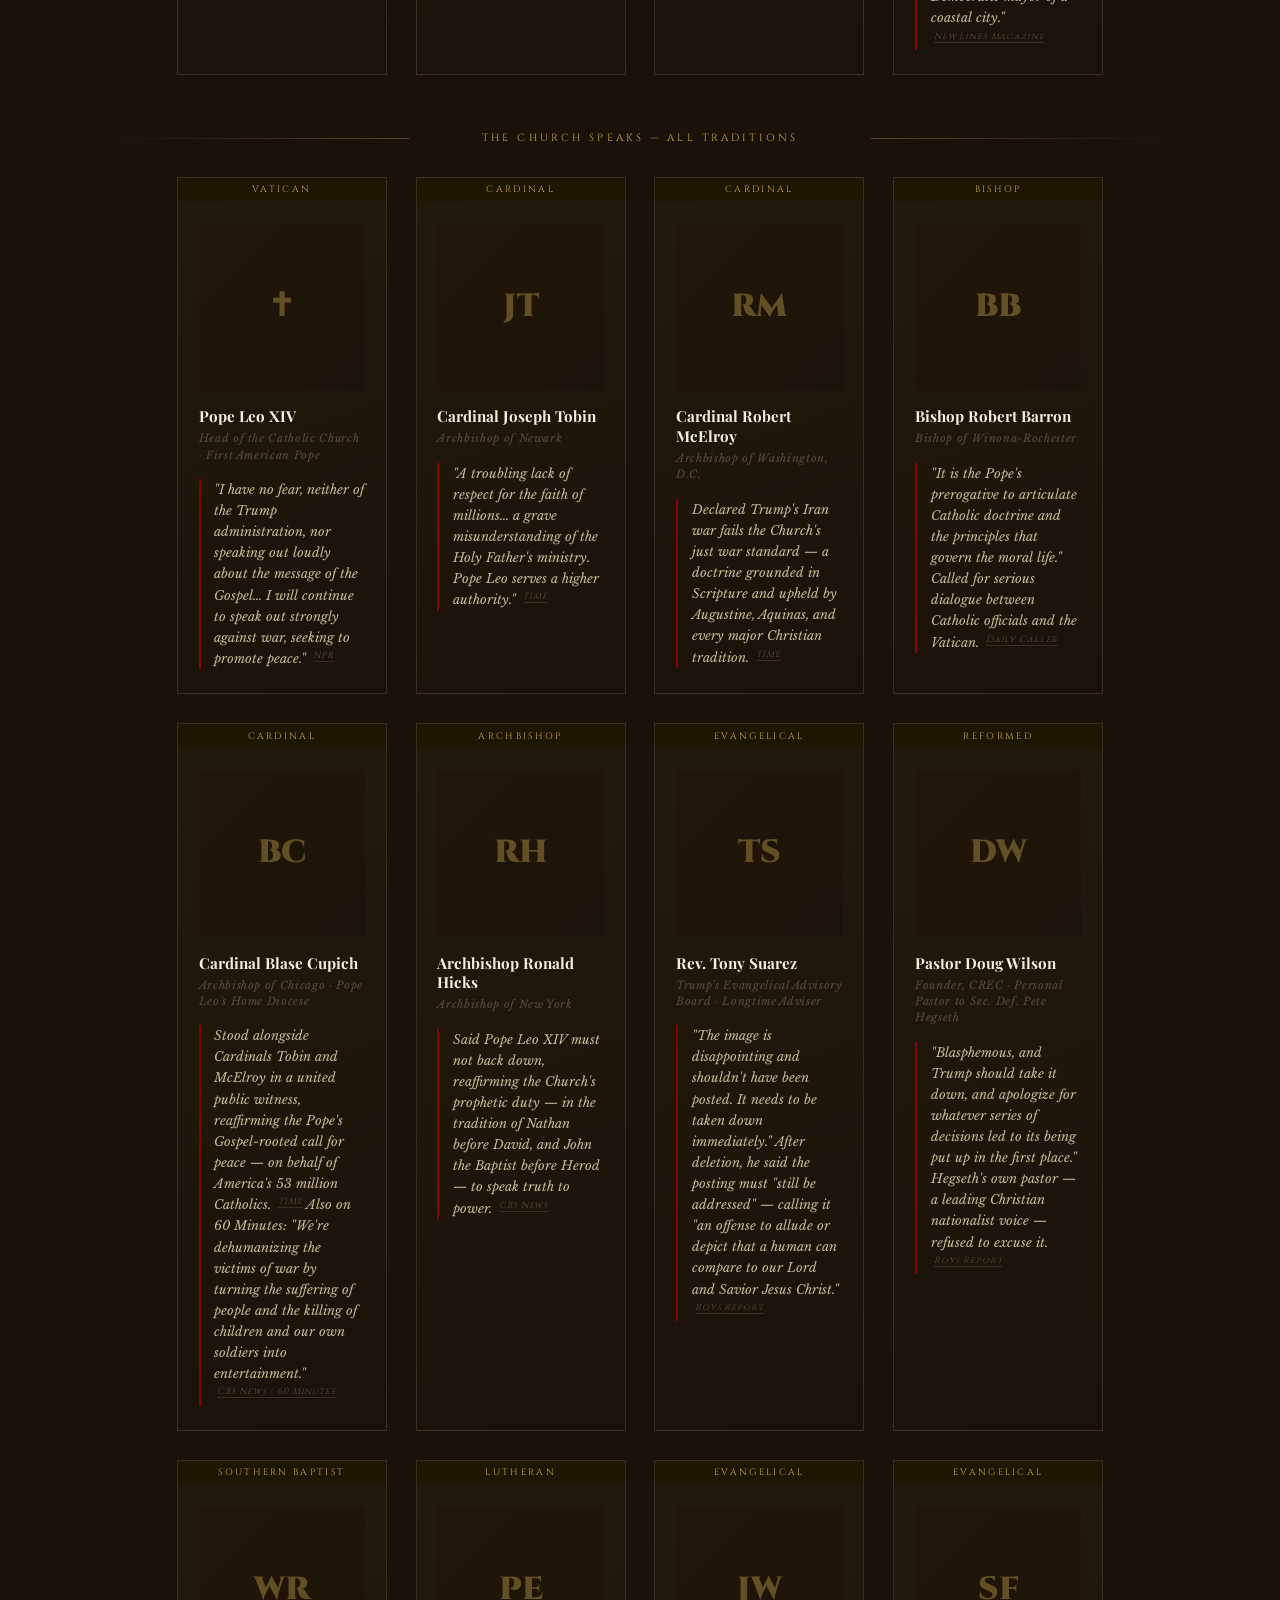
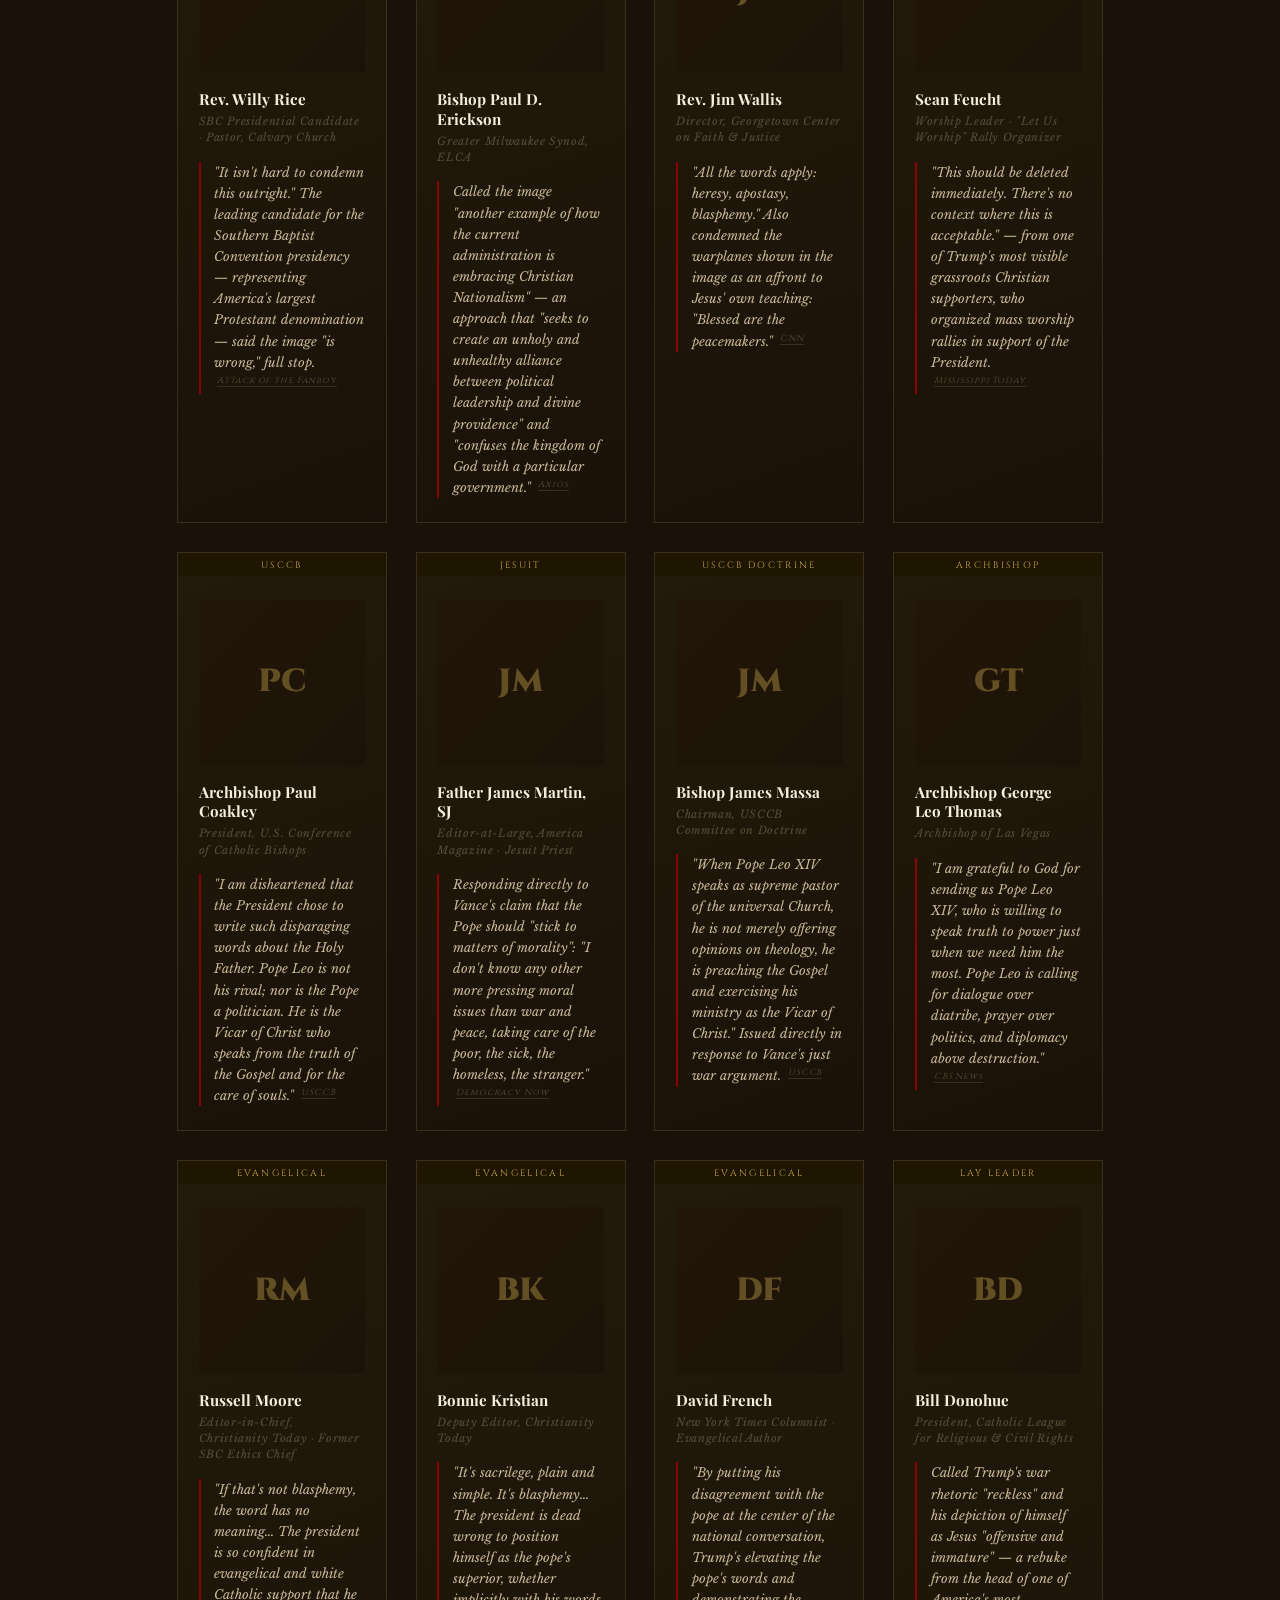
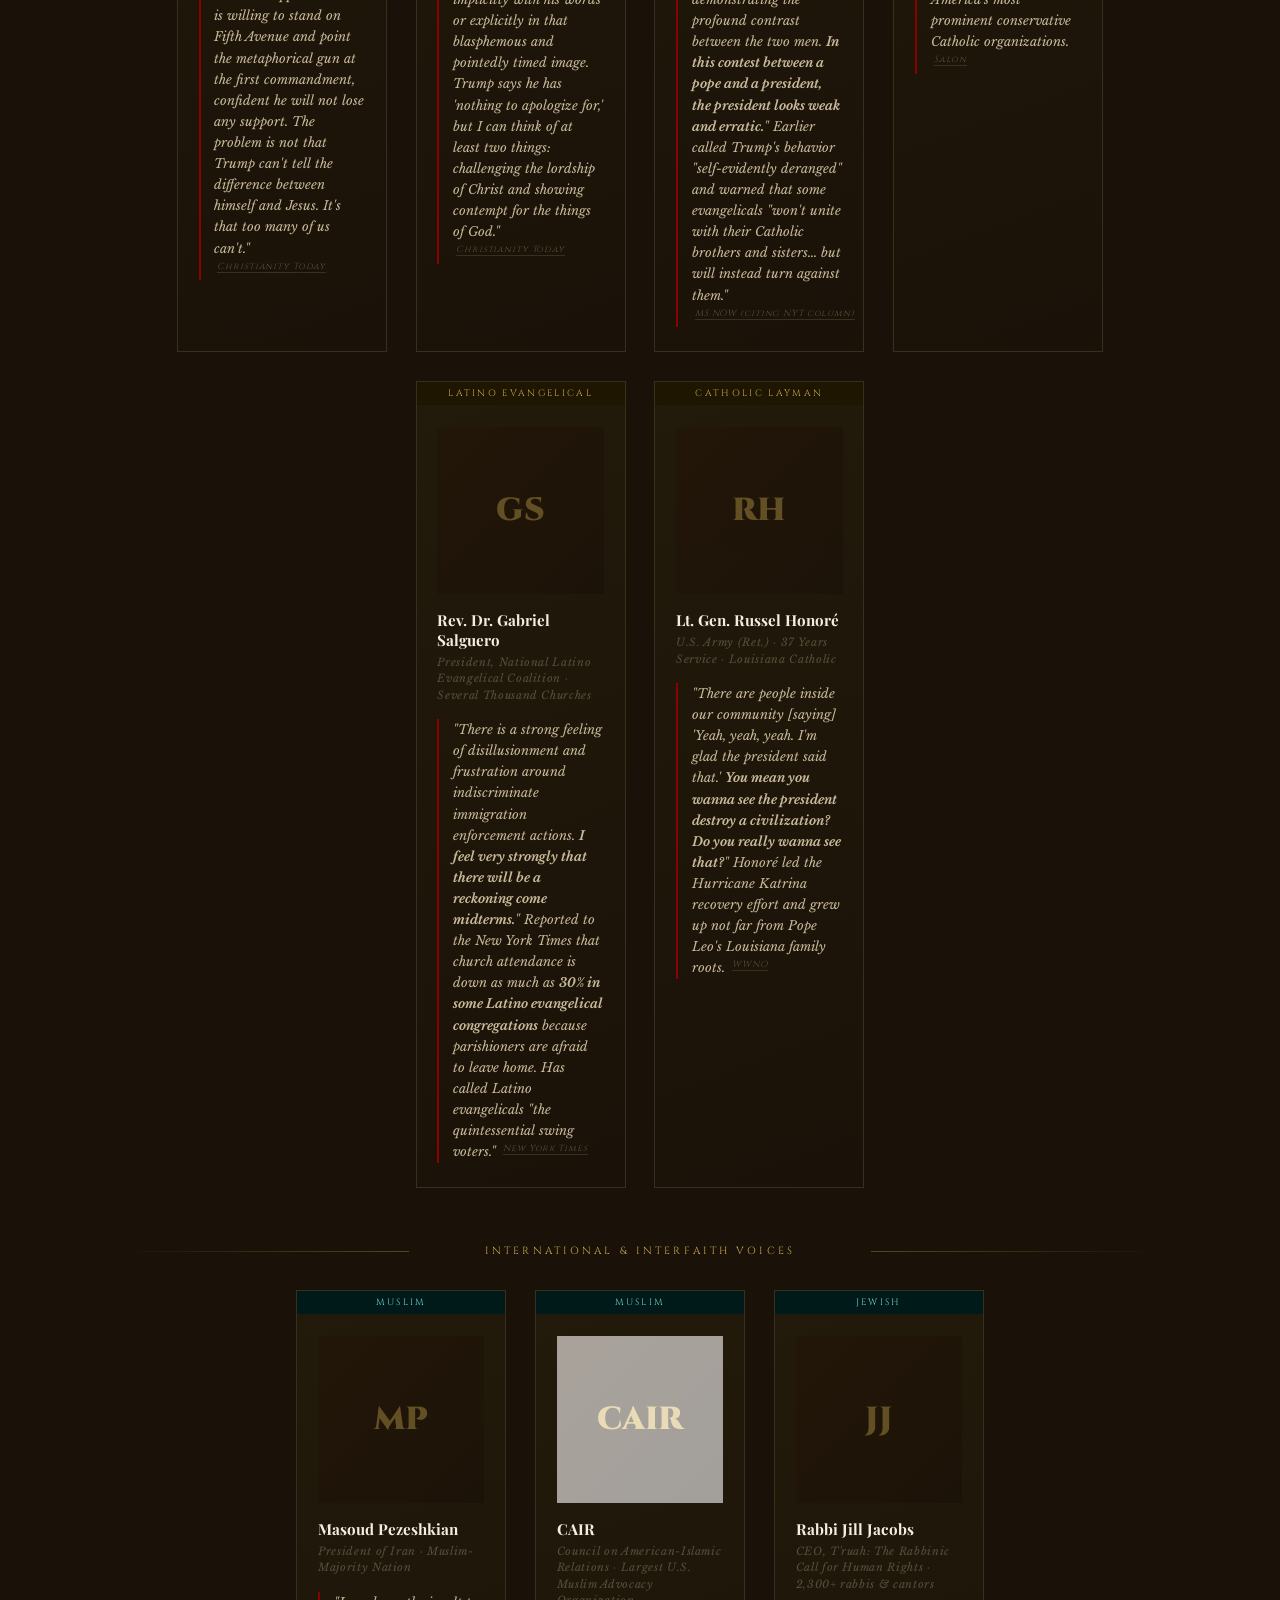
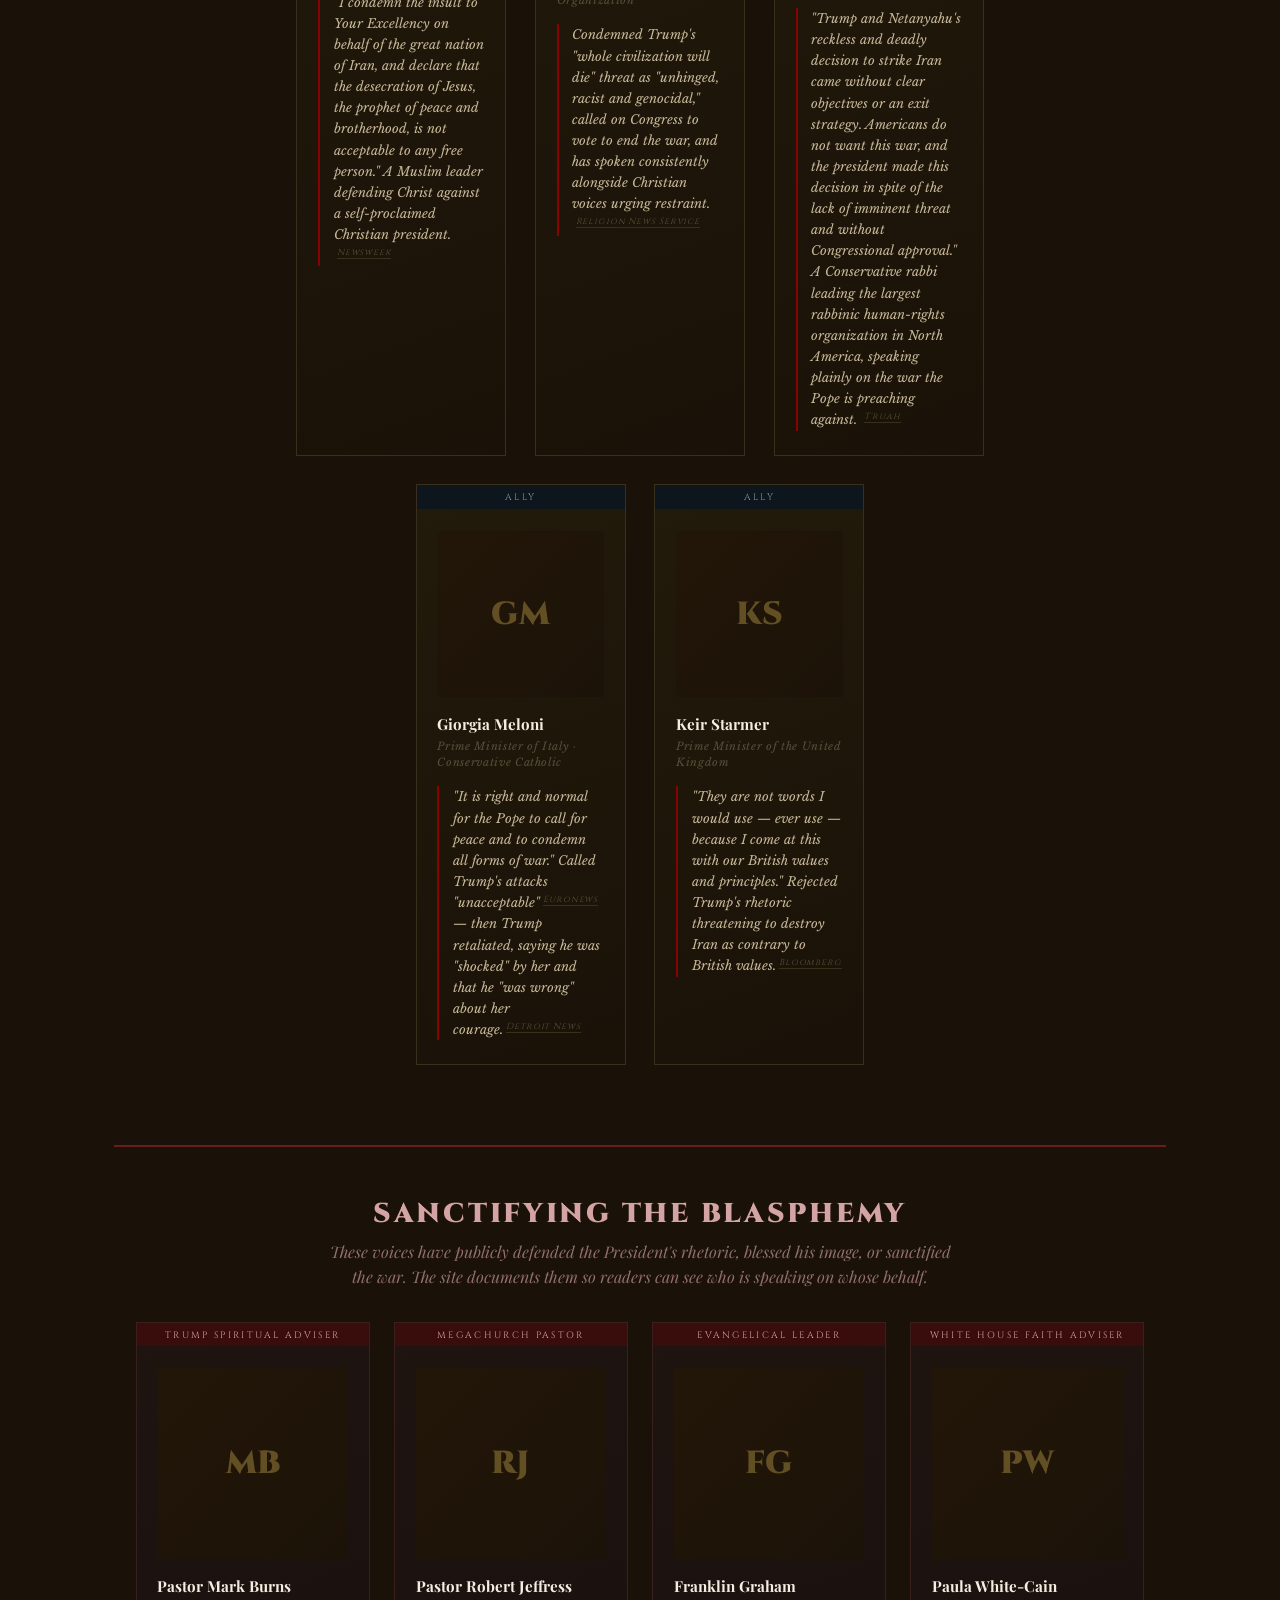
==== commit 8ba6be75: "Update site content (index.html)" ====
--- a/index.html
+++ b/index.html
@@ -539,10 +539,10 @@
       <p class="update-date">July 4–6, 2026</p>
       <h3 class="update-hed">Lampedusa. A Letter to Americans. A Cemetery, a Boy Named Leo, a Ball. And Then, Later That Day, Dinner with the U.S. Ambassador.</h3>
       <p class="update-body">Saturday, July 4, 2026. At 9:00 a.m. local time, Pope Leo XIV's plane touched down at Lampedusa Airport. He went first to the island cemetery, where the graves of migrants who died at sea are marked in a section that includes, as the Vatican's own account describes it, <em>"Muslims and Catholics, for young and old, black and white, all of them lost at sea as they searched for freedom."</em> He laid flowers on the grave of a child named Joussef. He stopped at the Porta d'Europa, the artwork memorializing the dead. At the Favaloro Pier he blessed a plaque dedicating the pier to Pope Francis. He met a boy migrant named <strong>Leo</strong>, who had lost his mother at sea a decade earlier. The boy gave the Pope a letter and a soccer ball, asking that the ball be passed on to another migrant child. Then Leo went to a sports field on the island and celebrated Mass.</p>
-      <p class="update-body">A letter from the Pope to the American people, released the same morning to mark the 250th anniversary of American independence: <em>"Protecting the unborn and all human life also means welcoming, protecting and assisting immigrants, whose hopes, sacrifices and contribution have formed part of the history of this country from its very beginning. To receive them with compassion and generosity is not only an act of charity, but also a recognition of the dignity that belongs to every human person."</em> In his Lampedusa homily, the Pope compared the Mediterranean crossing to the Gospel road from Jerusalem to Jericho, where the Good Samaritan stopped and everyone else passed by. He said religion must never be used to justify discrimination.</p>
+      <p class="update-body">A letter from the Pope to the American people, dated June 25 and released by the U.S. Conference of Catholic Bishops on July 3 for the anniversary: <em>"Defending human life also includes welcoming, protecting and assisting immigrants, whose hopes, sacrifices and contribution have formed part of the history of this country from its very beginning. To receive them with compassion and generosity is not only an act of charity, but also a recognition of the dignity that belongs to every human person."</em> The letter also identified religious freedom as <em>"central to the American promise, protecting both individual dignity and the peaceful coexistence of a diverse people,"</em> defined as <em>"the right of every person to worship according to conscience and to practice their faith openly, without coercion or fear."</em> Vatican officials told Reuters the Lampedusa visit was <strong>deliberately timed to coincide with the U.S. Independence Day holiday</strong>. In his Lampedusa homily, the Pope compared the Mediterranean crossing to the Gospel road from Jerusalem to Jericho, where the Good Samaritan stopped and everyone else passed by. He said religion must never be used to justify discrimination.</p>
       <p class="update-body">Later that Saturday afternoon, after returning to Rome, Pope Leo accepted an invitation from U.S. Ambassador to the Holy See Brian Burch to attend a July 4 celebration at the ambassador's residence. Trump's political appointee, hosting the President's most public critic, on the day the President was in Washington. The Pope went. The dispute this chronicle keeps documenting does not preclude the diplomatic table. It merely names what happens at it.</p>
       <p class="update-body">In Washington, after a two-hour storm delay of the National Mall event, the President delivered what his Truth Social had billed as a <em>"TRUMP RALLY."</em> He warned that <em>"communism is a mortal threat to American liberty"</em> that exceeds <em>"World War I, World War II, Pearl Harbor or even 9/11."</em> He joked about seeking a third term. He said <em>"this is only the dawn of the golden age of America."</em> Past presidents have used Independence Day for unifying, apolitical addresses. This one did not. In Iran, meanwhile, millions gathered in Tehran and Qom on July 5 and 6 for the multi-day funeral of Ayatollah Ali Khamenei, killed with four members of his family in the U.S.-Israeli air strike on February 28. The chants outside Tehran's largest mosque: <em>"Death to America."</em> Trump, on Truth Social overnight, urged calm during the funeral. Iran's Deputy Foreign Minister Kazem Gharibabadi accused the United States of violating Articles 1 and 2 of the June 17 memorandum of understanding through the trilateral U.S.-Israel-Lebanon agreement, and warned of <em>"decisive actions."</em> Inflation in Iran, per official figures released Saturday, reached 88.6% year-on-year in June.</p>
-      <p class="update-body">The Pope wrote a letter about welcoming immigrants. The President warned about communism at Mount Rushmore. A boy named Leo gave the Pope his soccer ball. The Pope then had dinner with the American ambassador. In Tehran, mourners marched behind a coffin, calling for the President's death. Four days ago, this site said the rally would happen in Washington and the Mass would happen in Lampedusa. Both did. <a href="https://www.vatican.va/content/leo-xiv/en/travels/2026/documents/lampedusa-4luglio2026.html" target="_blank" rel="noopener" class="src">Vatican.va (visit program)</a> <a href="https://www.vaticannews.va/en/pope/news/2026-07/pope-leo-xiv-celebrates-mass-homily-lampedusa-4-july-2026.html" target="_blank" rel="noopener" class="src">Vatican News</a> <a href="https://www.pbs.org/newshour/world/pope-marks-july-4-by-praying-in-lampedusa-for-migrants-who-died-seeking-freedom-and-prosperity" target="_blank" rel="noopener" class="src">PBS</a> <a href="https://www.cnn.com/2026/07/04/europe/pope-italy-migrants-us-intl" target="_blank" rel="noopener" class="src">CNN</a> <a href="https://www.ncronline.org/vatican/pope-leo-visits-lampedusa-migrant-hotspot-july-4" target="_blank" rel="noopener" class="src">National Catholic Reporter</a> <a href="https://www.cnn.com/2026/07/04/us/live-news/july-4-trump-speech-america-250" target="_blank" rel="noopener" class="src">CNN (Trump speech)</a> <a href="https://www.foxnews.com/live-news/us-iran-khamenei-funeral-july-7-2026" target="_blank" rel="noopener" class="src">Fox News</a></p>
+      <p class="update-body">The Pope wrote a letter about welcoming immigrants. The President warned about communism at Mount Rushmore. A boy named Leo gave the Pope his soccer ball. The Pope then had dinner with the American ambassador. In Tehran, mourners marched behind a coffin, calling for the President's death. Four days ago, this site said the rally would happen in Washington and the Mass would happen in Lampedusa. Both did. <a href="https://www.vatican.va/content/leo-xiv/en/travels/2026/documents/lampedusa-4luglio2026.html" target="_blank" rel="noopener" class="src">Vatican.va (visit program)</a> <a href="https://www.vaticannews.va/en/pope/news/2026-07/pope-leo-xiv-celebrates-mass-homily-lampedusa-4-july-2026.html" target="_blank" rel="noopener" class="src">Vatican News</a> <a href="https://www.pbs.org/newshour/world/pope-marks-july-4-by-praying-in-lampedusa-for-migrants-who-died-seeking-freedom-and-prosperity" target="_blank" rel="noopener" class="src">PBS</a> <a href="https://www.cnn.com/2026/07/04/europe/pope-italy-migrants-us-intl" target="_blank" rel="noopener" class="src">CNN</a> <a href="https://www.ncronline.org/vatican/pope-leo-visits-lampedusa-migrant-hotspot-july-4" target="_blank" rel="noopener" class="src">National Catholic Reporter</a> <a href="https://www.cnn.com/2026/07/04/us/live-news/july-4-trump-speech-america-250" target="_blank" rel="noopener" class="src">CNN (Trump speech)</a> <a href="https://www.foxnews.com/live-news/us-iran-khamenei-funeral-july-7-2026" target="_blank" rel="noopener" class="src">Fox News</a> <a href="https://www.vatican.va/content/leo-xiv/en/letters/2026/documents/20260625-lettera-anniversario-usa.html" target="_blank" rel="noopener" class="src">Vatican.va (full letter)</a> <a href="https://time.com/article/2026/07/04/pope-leo-releases-letter-for-america-s-250th-birthday-calling-for-welcoming-immigrants/" target="_blank" rel="noopener" class="src">TIME</a> <a href="https://www.nbcnews.com/world/pope-leo-xiv/pope-leo-us-protect-immigrants-appeal-250th-birthday-rcna352946" target="_blank" rel="noopener" class="src">NBC News</a></p>
     </div>
 
     <div class="update-entry sidebar-entry">
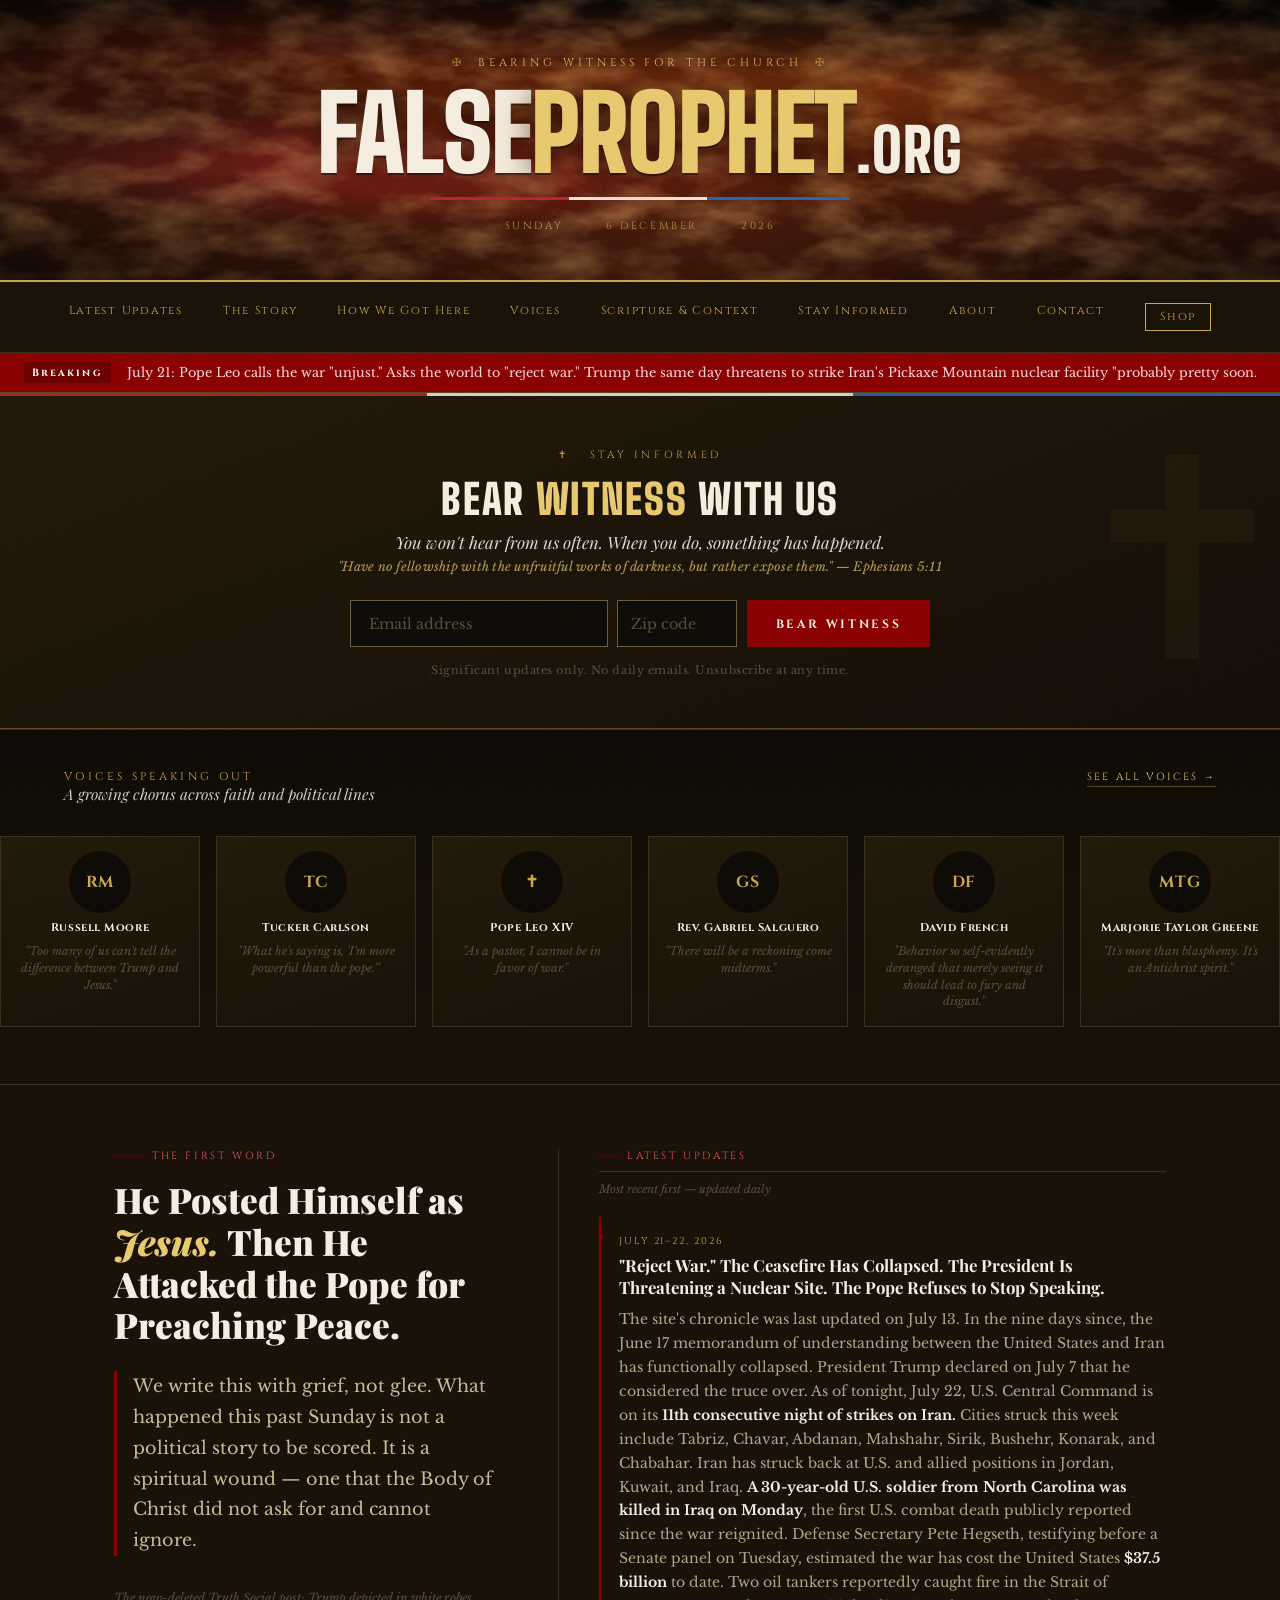
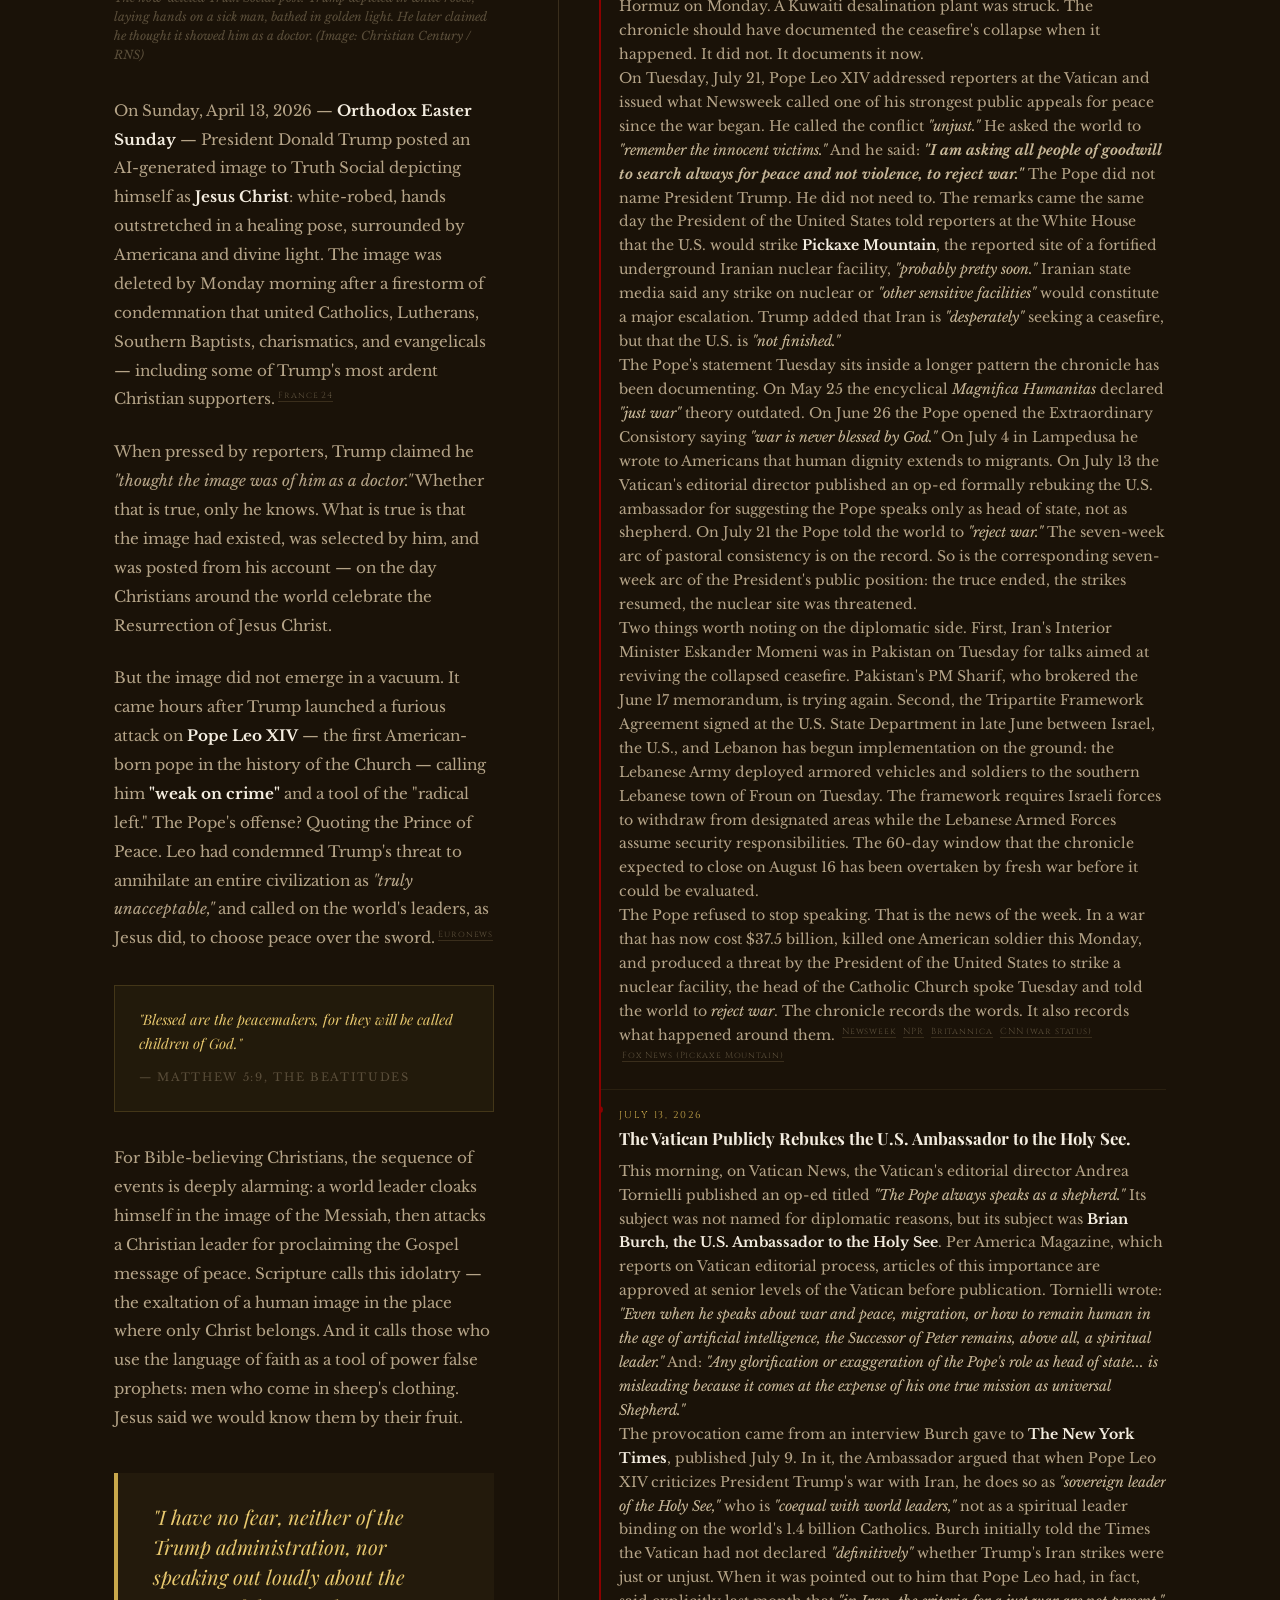
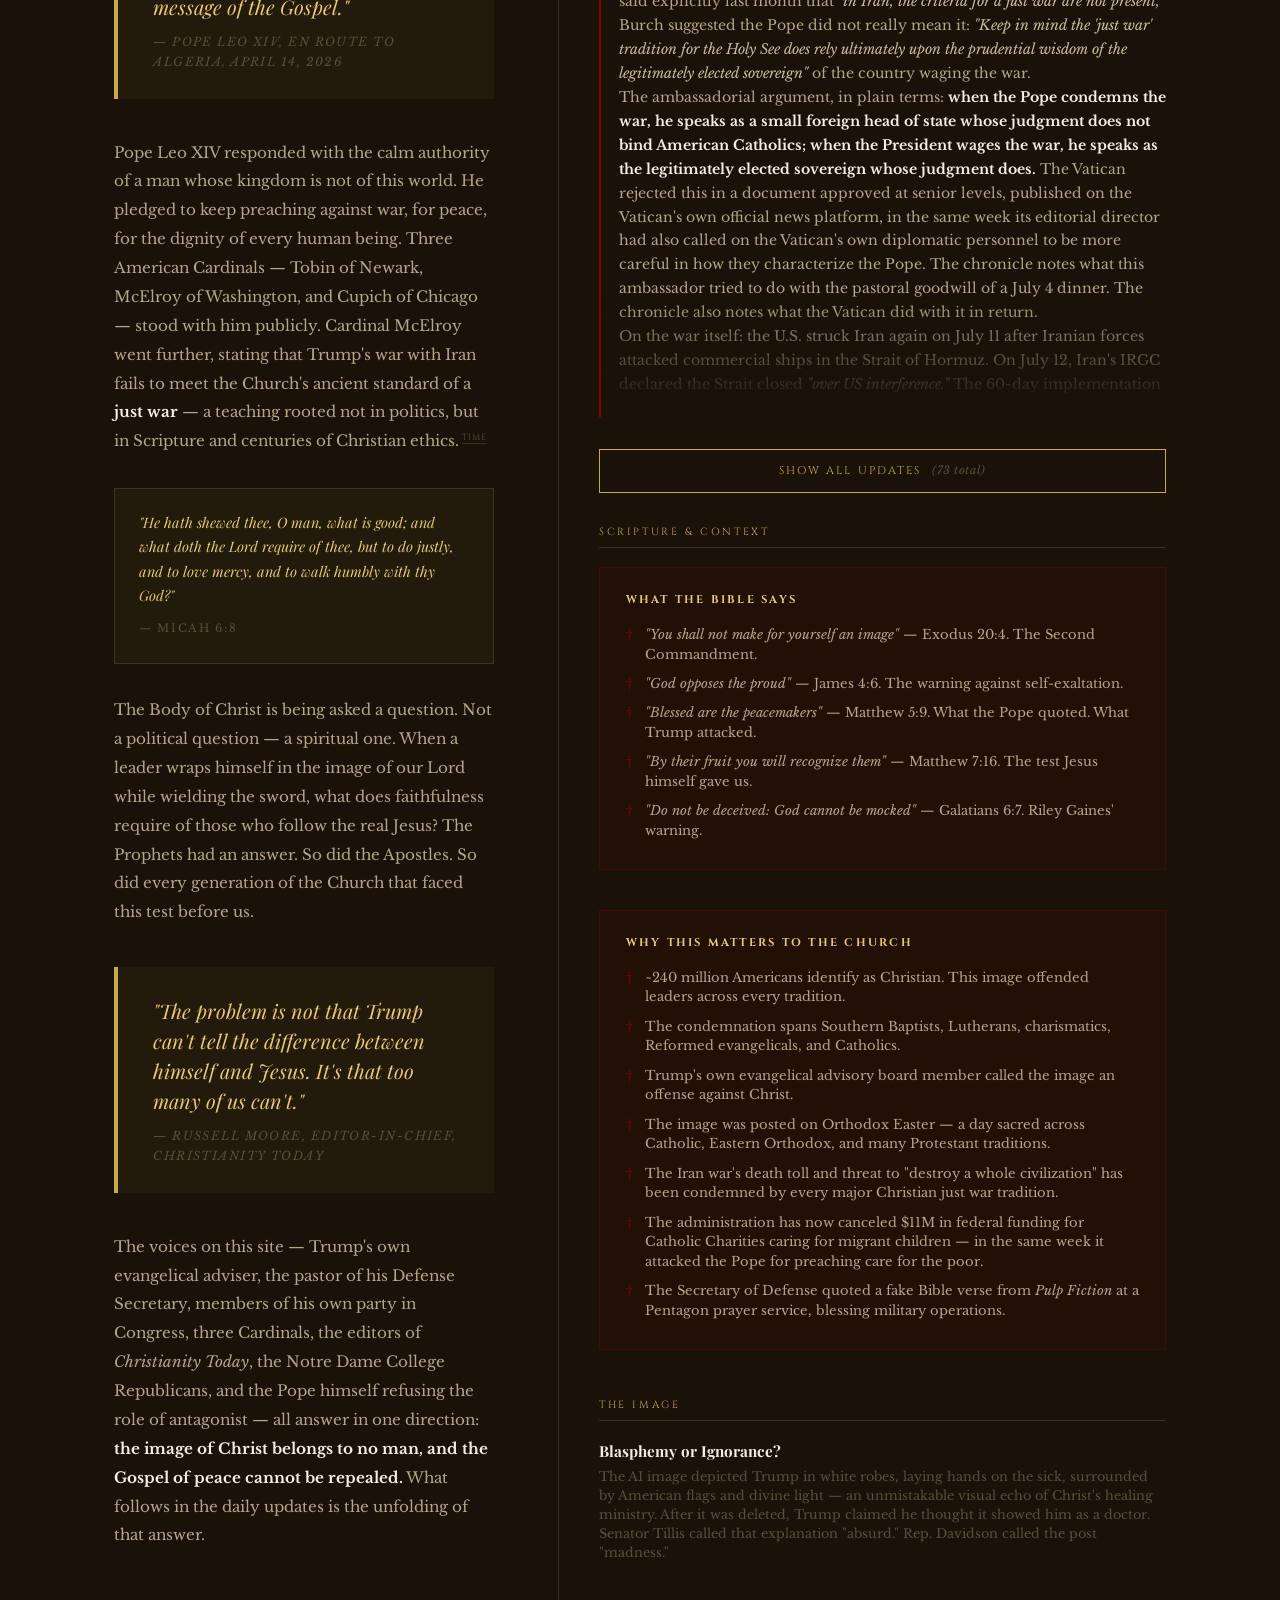
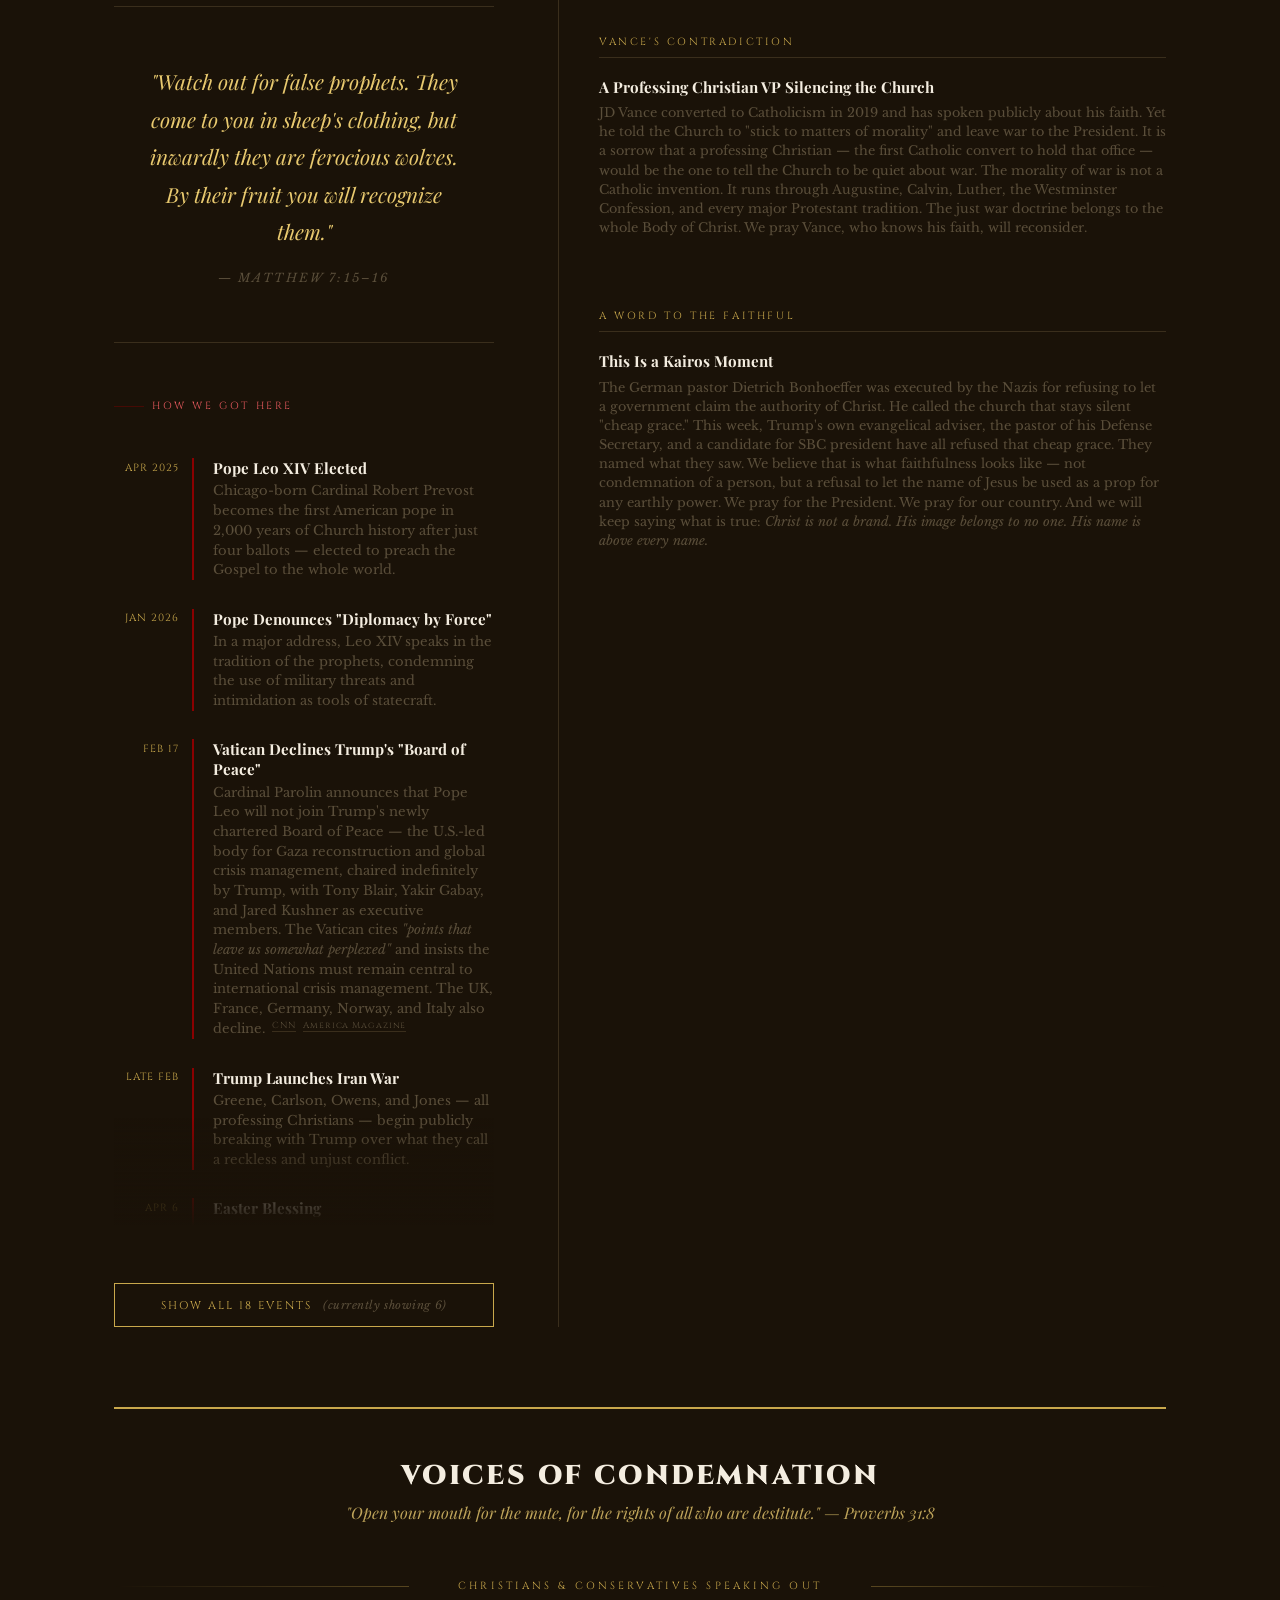
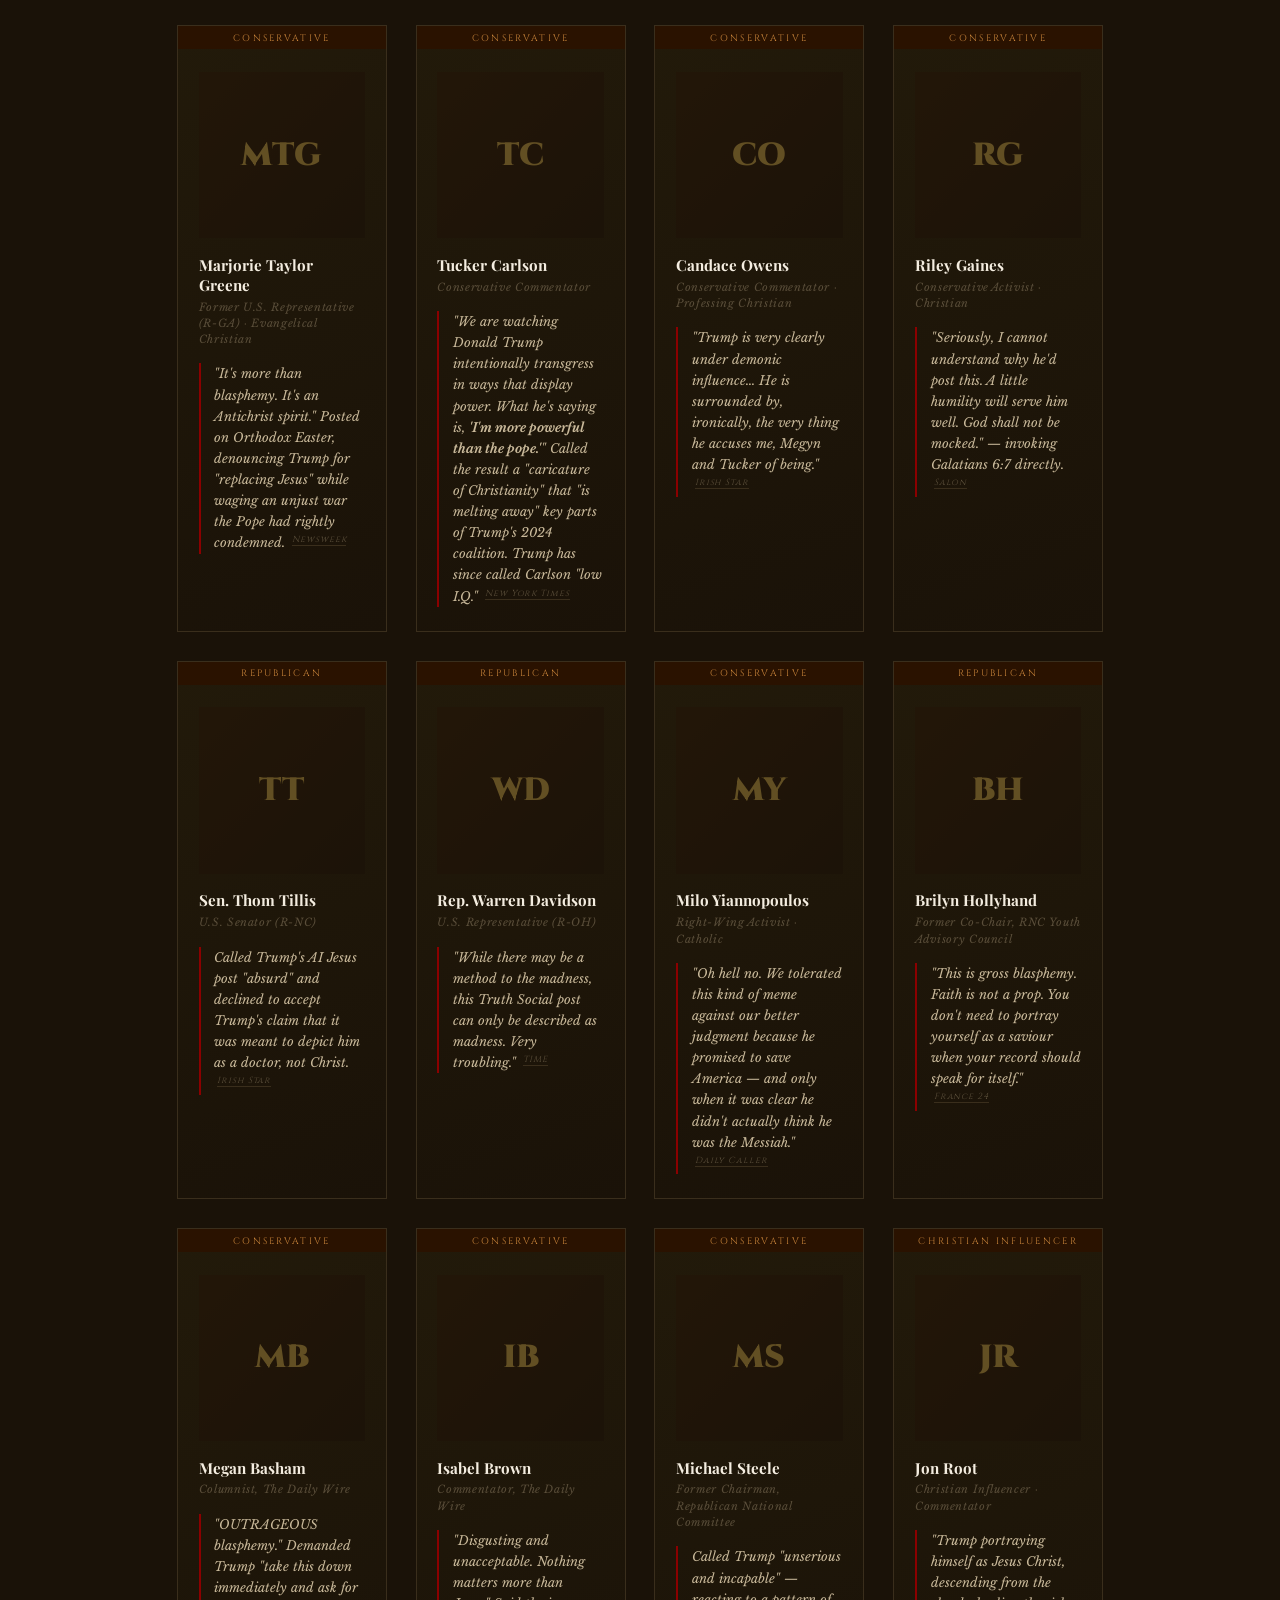
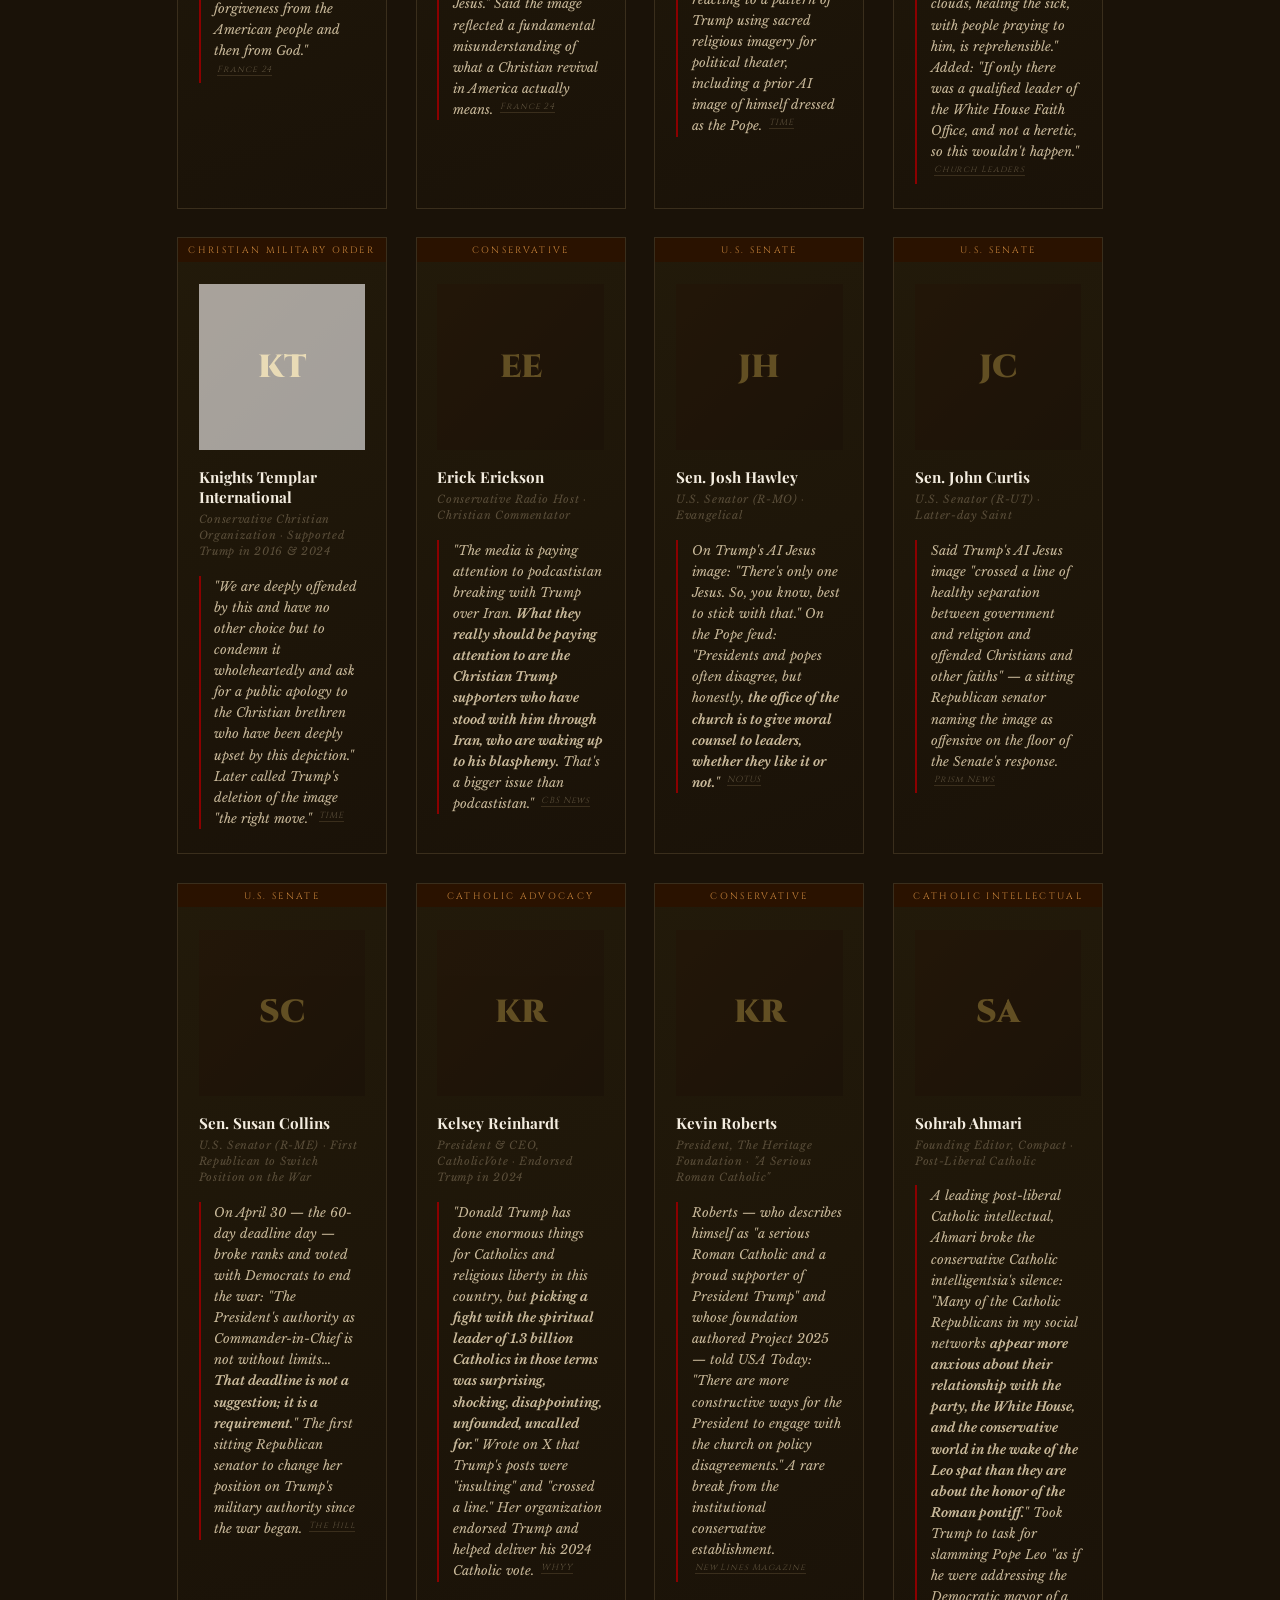
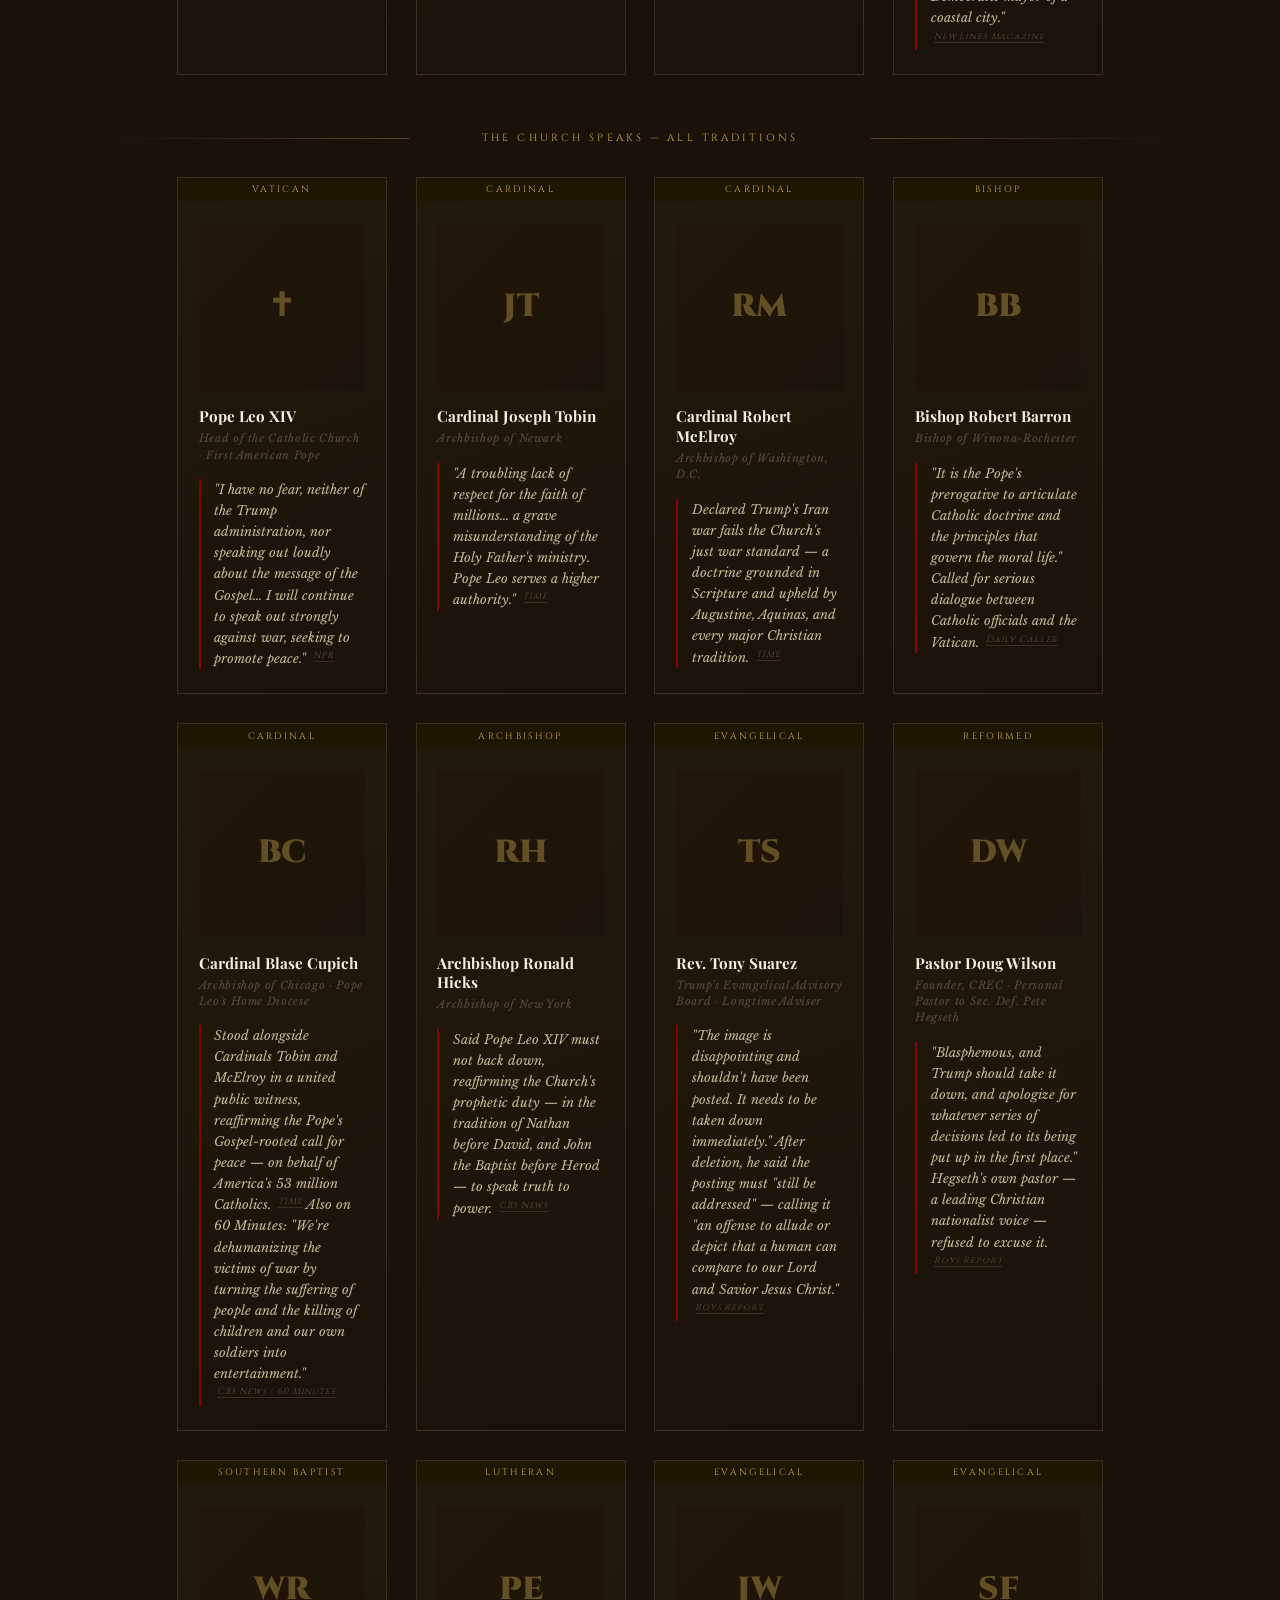
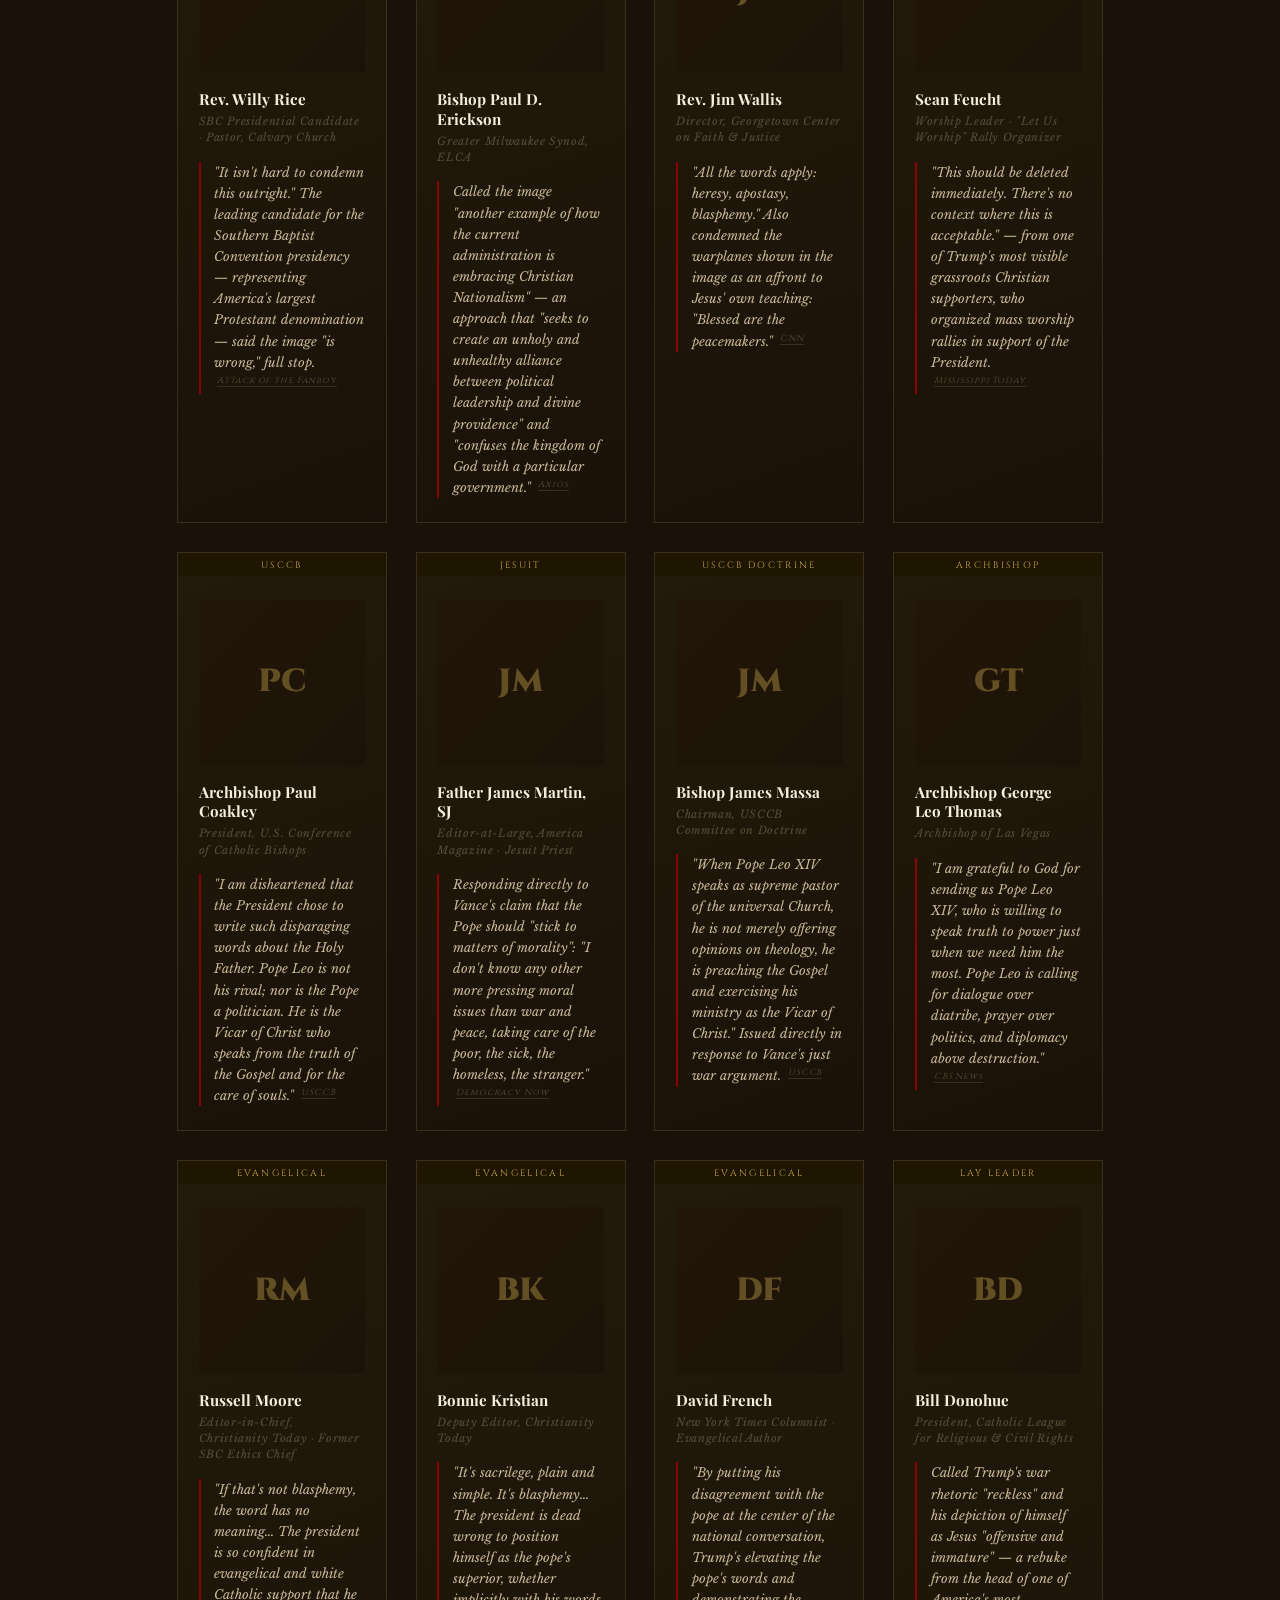
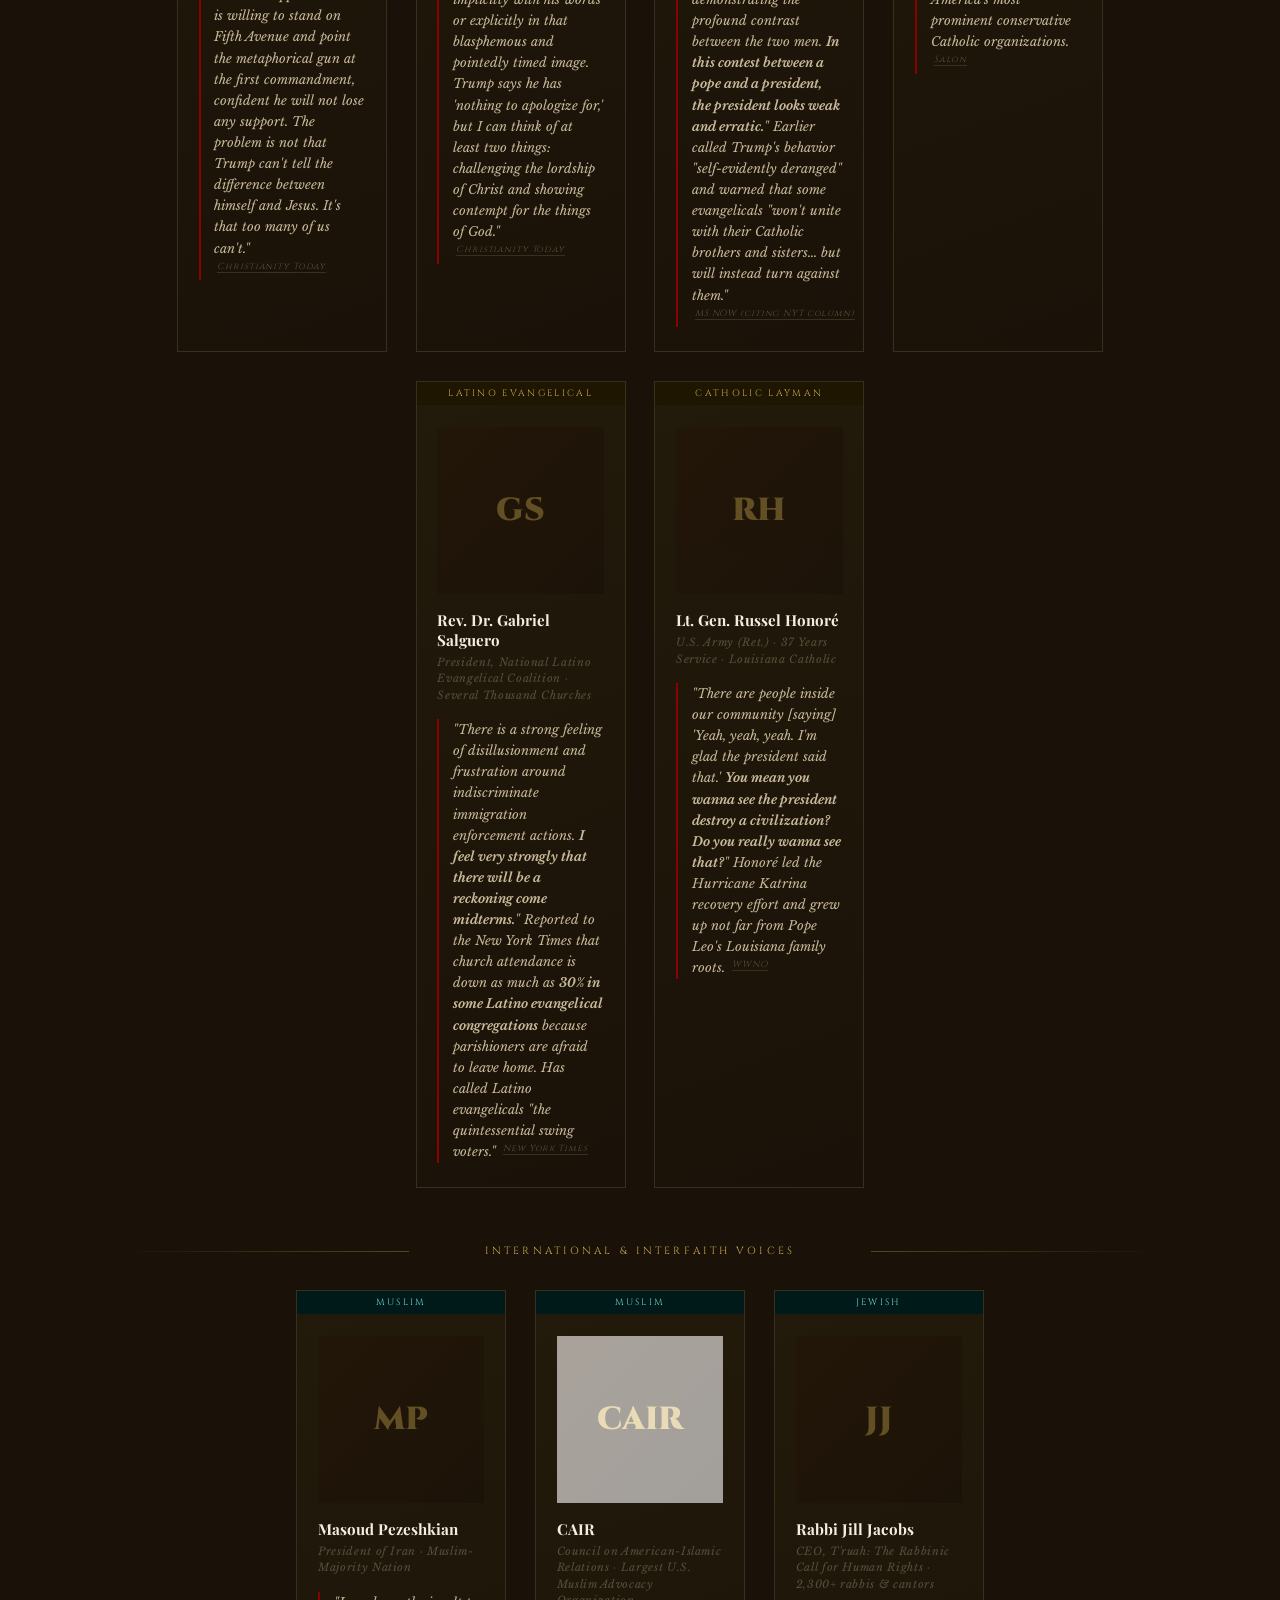
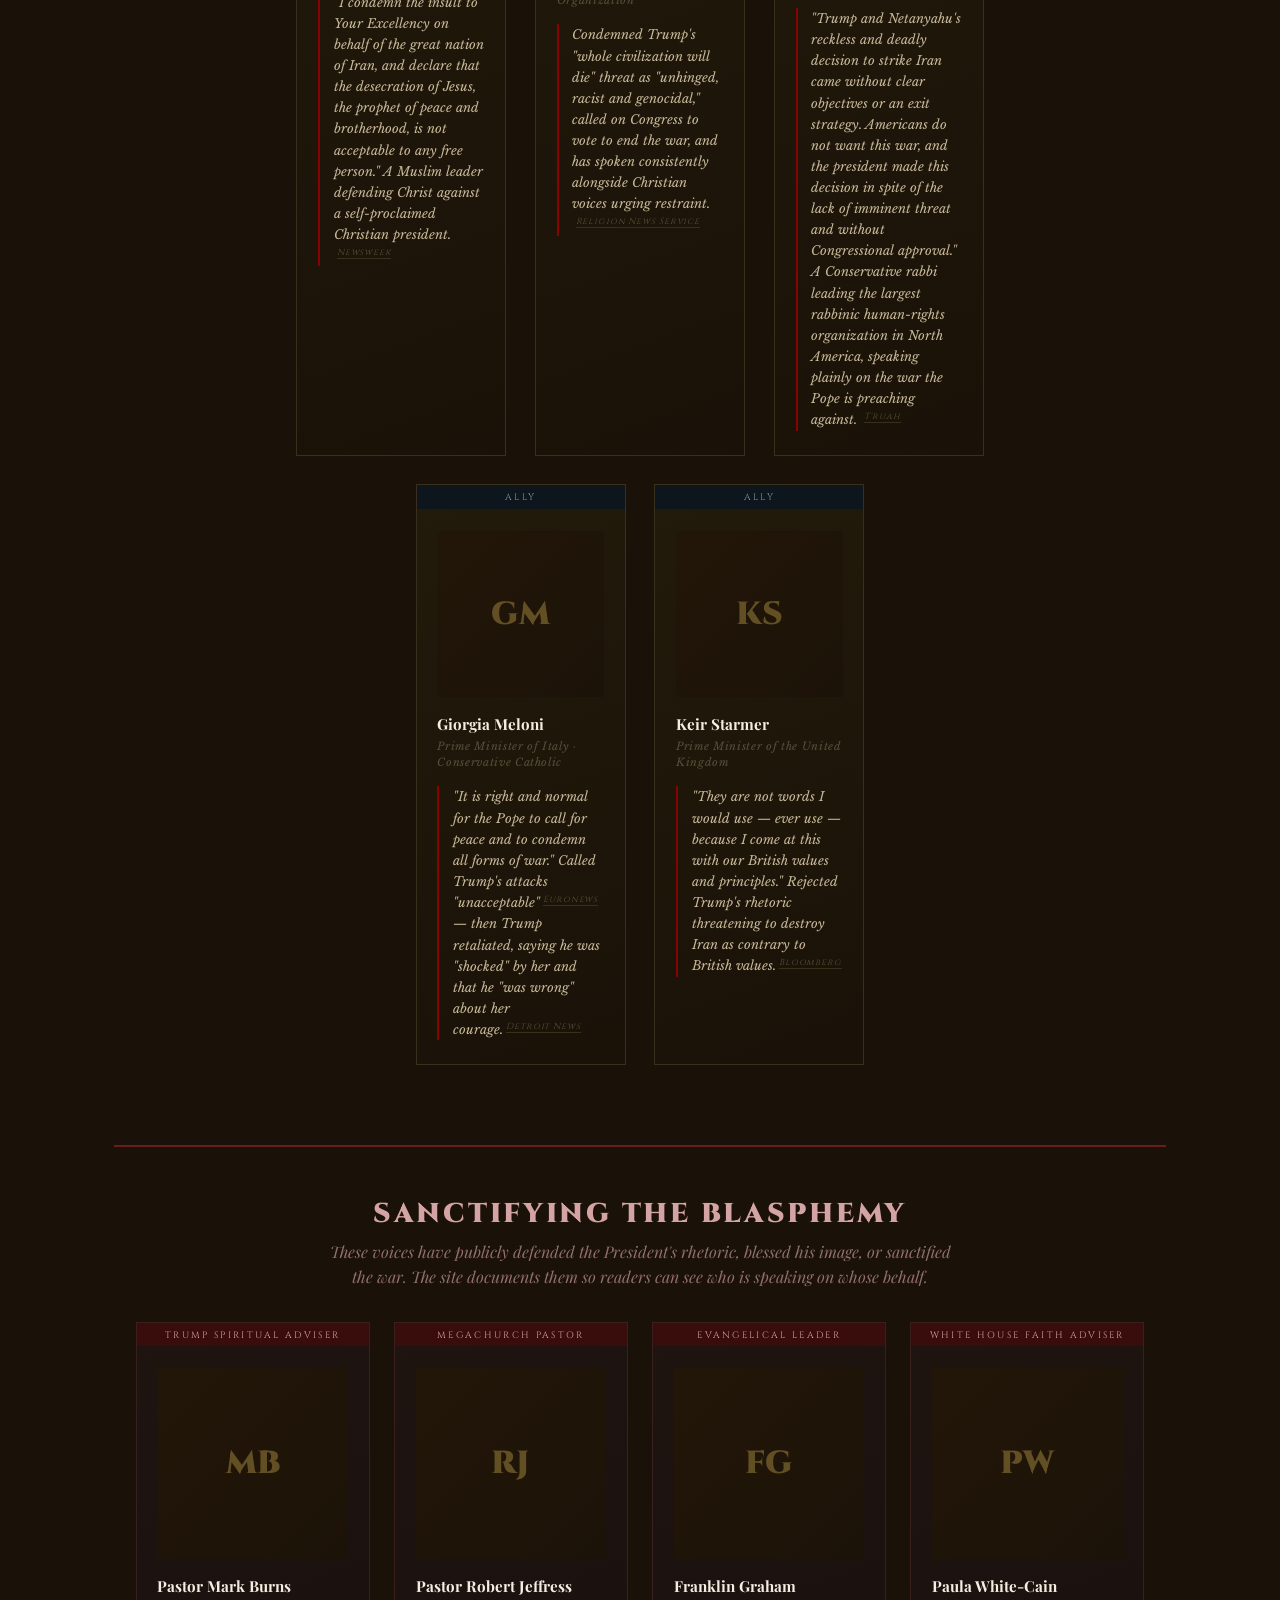
==== commit bebcdc49: "Update site content (index.html)" ====
--- a/index.html
+++ b/index.html
@@ -333,14 +333,13 @@
   <span class="breaking-label">Breaking</span>
   <div class="breaking-clip">
   <span class="breaking-ticker">
-    July 4: Pope Leo in Lampedusa lays flowers on the grave of a child named Joussef, meets a boy named Leo who gives him a soccer ball. His letter to Americans: "welcoming, protecting and assisting immigrants." &nbsp;✝&nbsp;
-    July 4: Trump on the National Mall, in what his Truth Social had billed as a "TRUMP RALLY": "communism is a mortal threat" that exceeds "World War I, World War II, Pearl Harbor or even 9/11." &nbsp;✝&nbsp;
-    July 4: After Lampedusa, Pope Leo has dinner with U.S. Ambassador to the Holy See Brian Burch. The dispute does not preclude the diplomatic table. &nbsp;✝&nbsp;
-    July 5-6: Millions in Tehran for Khamenei's funeral. Chants of "Death to America." Iran accuses U.S. of violating Articles 1 and 2 of the June 17 memorandum. &nbsp;✝&nbsp;
-    June 27: U.S. strikes Iran for a second consecutive night. Trump threatens to "wipe out the Islamic republic." &nbsp;✝&nbsp;
+    July 21: Pope Leo calls the war "unjust." Asks the world to "reject war." Trump the same day threatens to strike Iran's Pickaxe Mountain nuclear facility "probably pretty soon." &nbsp;✝&nbsp;
+    July 22: U.S. is on its 11th consecutive night of strikes on Iran. Hegseth estimates the war has cost $37.5 billion. A U.S. soldier from North Carolina was killed in Iraq Monday. &nbsp;✝&nbsp;
+    July 7: Trump declares the ceasefire truce over after Iran attacks three ships in the Strait. The 60-day memorandum has functionally collapsed six weeks in. &nbsp;✝&nbsp;
+    July 13: Vatican News op-ed titled "The Pope always speaks as a shepherd" publicly rebukes U.S. Ambassador Brian Burch, who had argued the Pope speaks as a head of state, not a shepherd, when criticizing Trump's Iran war. &nbsp;✝&nbsp;
+    July 4: Pope Leo in Lampedusa lays flowers on the grave of a child named Joussef. His letter to Americans: "welcoming, protecting and assisting immigrants." &nbsp;✝&nbsp;
     June 27: Pope Leo closes the Extraordinary Consistory with an appeal joined by 241 cardinals: "Violence will not have the last word." &nbsp;✝&nbsp;
     June 26: Pope Leo opens the Extraordinary Consistory: "War is never worthy of humanity, and it is never blessed by God." &nbsp;✝&nbsp;
-    June 22: Bürgenstock talks produce "road map" and "deconfliction cell" for Lebanon. Netanyahu's spokesperson: "Israel is not a party to of this MoU." &nbsp;✝&nbsp;
     June 18: PRRI national poll, Pope Leo 56% favorable, Trump 34% favorable. Among Democrats, Pope 73%, Trump 5%. &nbsp;✝&nbsp;
     June 17: Trump signs the U.S.-Iran peace deal from Versailles. Pezeshkian signs from Tehran. Trump warns: "We're gonna bomb the hell out of them" if Iran does not honor the 60-day agreement. &nbsp;✝&nbsp;
     June 11: The Pope's Apostolic Nuncio Paolo Borgia, leading an aid convoy of 25 trucks to a Christian village in southern Lebanon, is stopped at gunpoint by Israeli tanks. &nbsp;✝&nbsp;
@@ -536,6 +535,25 @@
         <div class="sidebar-feed-wrapper">
         <div class="sidebar-feed is-collapsed" id="sidebar-feed">
 <div class="update-entry sidebar-entry">
+      <p class="update-date">July 21–22, 2026</p>
+      <h3 class="update-hed">"Reject War." The Ceasefire Has Collapsed. The President Is Threatening a Nuclear Site. The Pope Refuses to Stop Speaking.</h3>
+      <p class="update-body">The site's chronicle was last updated on July 13. In the nine days since, the June 17 memorandum of understanding between the United States and Iran has functionally collapsed. President Trump declared on July 7 that he considered the truce over. As of tonight, July 22, U.S. Central Command is on its <strong>11th consecutive night of strikes on Iran.</strong> Cities struck this week include Tabriz, Chavar, Abdanan, Mahshahr, Sirik, Bushehr, Konarak, and Chabahar. Iran has struck back at U.S. and allied positions in Jordan, Kuwait, and Iraq. <strong>A 30-year-old U.S. soldier from North Carolina was killed in Iraq on Monday</strong>, the first U.S. combat death publicly reported since the war reignited. Defense Secretary Pete Hegseth, testifying before a Senate panel on Tuesday, estimated the war has cost the United States <strong>$37.5 billion</strong> to date. Two oil tankers reportedly caught fire in the Strait of Hormuz on Monday. A Kuwaiti desalination plant was struck. The chronicle should have documented the ceasefire's collapse when it happened. It did not. It documents it now.</p>
+      <p class="update-body">On Tuesday, July 21, Pope Leo XIV addressed reporters at the Vatican and issued what Newsweek called one of his strongest public appeals for peace since the war began. He called the conflict <em>"unjust."</em> He asked the world to <em>"remember the innocent victims."</em> And he said: <strong><em>"I am asking all people of goodwill to search always for peace and not violence, to reject war."</em></strong> The Pope did not name President Trump. He did not need to. The remarks came the same day the President of the United States told reporters at the White House that the U.S. would strike <strong>Pickaxe Mountain</strong>, the reported site of a fortified underground Iranian nuclear facility, <em>"probably pretty soon."</em> Iranian state media said any strike on nuclear or <em>"other sensitive facilities"</em> would constitute a major escalation. Trump added that Iran is <em>"desperately"</em> seeking a ceasefire, but that the U.S. is <em>"not finished."</em></p>
+      <p class="update-body">The Pope's statement Tuesday sits inside a longer pattern the chronicle has been documenting. On May 25 the encyclical <em>Magnifica Humanitas</em> declared <em>"just war"</em> theory outdated. On June 26 the Pope opened the Extraordinary Consistory saying <em>"war is never blessed by God."</em> On July 4 in Lampedusa he wrote to Americans that human dignity extends to migrants. On July 13 the Vatican's editorial director published an op-ed formally rebuking the U.S. ambassador for suggesting the Pope speaks only as head of state, not as shepherd. On July 21 the Pope told the world to <em>"reject war."</em> The seven-week arc of pastoral consistency is on the record. So is the corresponding seven-week arc of the President's public position: the truce ended, the strikes resumed, the nuclear site was threatened.</p>
+      <p class="update-body">Two things worth noting on the diplomatic side. First, Iran's Interior Minister Eskander Momeni was in Pakistan on Tuesday for talks aimed at reviving the collapsed ceasefire. Pakistan's PM Sharif, who brokered the June 17 memorandum, is trying again. Second, the Tripartite Framework Agreement signed at the U.S. State Department in late June between Israel, the U.S., and Lebanon has begun implementation on the ground: the Lebanese Army deployed armored vehicles and soldiers to the southern Lebanese town of Froun on Tuesday. The framework requires Israeli forces to withdraw from designated areas while the Lebanese Armed Forces assume security responsibilities. The 60-day window that the chronicle expected to close on August 16 has been overtaken by fresh war before it could be evaluated.</p>
+      <p class="update-body">The Pope refused to stop speaking. That is the news of the week. In a war that has now cost $37.5 billion, killed one American soldier this Monday, and produced a threat by the President of the United States to strike a nuclear facility, the head of the Catholic Church spoke Tuesday and told the world to <em>reject war</em>. The chronicle records the words. It also records what happened around them. <a href="https://www.newsweek.com/pope-leo-urges-peace-trump-doubles-down-on-iran-12224640" target="_blank" rel="noopener" class="src">Newsweek</a> <a href="https://www.npr.org/2026/07/22/nx-s1-5902843/us-iran-updates" target="_blank" rel="noopener" class="src">NPR</a> <a href="https://www.britannica.com/event/2026-Iran-war" target="_blank" rel="noopener" class="src">Britannica</a> <a href="https://edition.cnn.com/2026/07/22/world/live-news/the-war-with-iran" target="_blank" rel="noopener" class="src">CNN (war status)</a> <a href="https://www.foxnews.com/live-news/iran-war-trump-israel-hormuz-oil-july-21-2026" target="_blank" rel="noopener" class="src">Fox News (Pickaxe Mountain)</a></p>
+    </div>
+
+    <div class="update-entry sidebar-entry">
+      <p class="update-date">July 13, 2026</p>
+      <h3 class="update-hed">The Vatican Publicly Rebukes the U.S. Ambassador to the Holy See.</h3>
+      <p class="update-body">This morning, on Vatican News, the Vatican's editorial director Andrea Tornielli published an op-ed titled <em>"The Pope always speaks as a shepherd."</em> Its subject was not named for diplomatic reasons, but its subject was <strong>Brian Burch, the U.S. Ambassador to the Holy See</strong>. Per America Magazine, which reports on Vatican editorial process, articles of this importance are approved at senior levels of the Vatican before publication. Tornielli wrote: <em>"Even when he speaks about war and peace, migration, or how to remain human in the age of artificial intelligence, the Successor of Peter remains, above all, a spiritual leader."</em> And: <em>"Any glorification or exaggeration of the Pope's role as head of state... is misleading because it comes at the expense of his one true mission as universal Shepherd."</em></p>
+      <p class="update-body">The provocation came from an interview Burch gave to <strong>The New York Times</strong>, published July 9. In it, the Ambassador argued that when Pope Leo XIV criticizes President Trump's war with Iran, he does so as <em>"sovereign leader of the Holy See,"</em> who is <em>"coequal with world leaders,"</em> not as a spiritual leader binding on the world's 1.4 billion Catholics. Burch initially told the Times the Vatican had not declared <em>"definitively"</em> whether Trump's Iran strikes were just or unjust. When it was pointed out to him that Pope Leo had, in fact, said explicitly last month that <em>"in Iran, the criteria for a just war are not present,"</em> Burch suggested the Pope did not really mean it: <em>"Keep in mind the 'just war' tradition for the Holy See does rely ultimately upon the prudential wisdom of the legitimately elected sovereign"</em> of the country waging the war.</p>
+      <p class="update-body">The ambassadorial argument, in plain terms: <strong>when the Pope condemns the war, he speaks as a small foreign head of state whose judgment does not bind American Catholics; when the President wages the war, he speaks as the legitimately elected sovereign whose judgment does.</strong> The Vatican rejected this in a document approved at senior levels, published on the Vatican's own official news platform, in the same week its editorial director had also called on the Vatican's own diplomatic personnel to be more careful in how they characterize the Pope. The chronicle notes what this ambassador tried to do with the pastoral goodwill of a July 4 dinner. The chronicle also notes what the Vatican did with it in return.</p>
+      <p class="update-body">On the war itself: the U.S. struck Iran again on July 11 after Iranian forces attacked commercial ships in the Strait of Hormuz. On July 12, Iran's IRGC declared the Strait closed <em>"over US interference."</em> The 60-day implementation window on the June 17 memorandum ends August 16. Trump, in an interview reported by AP overnight, said he has issued <strong>a standing order for the U.S. military to attack Iran if he is assassinated</strong>, adding that the call to execute the order would be made by <strong>Vice President JD Vance</strong>. The Pope has not commented on this. He is scheduled to depart shortly for his second papal vacation at Castel Gandolfo. <a href="https://www.washingtonpost.com/world/2026/07/13/vatican-rejects-us-claim-that-pope-leo-speaks-politician/" target="_blank" rel="noopener" class="src">Washington Post</a> <a href="https://www.vaticannews.va/en/vatican-city/news/2026-07/the-pope-speaks-always-as-a-shepherd-andrea-tornielli.html" target="_blank" rel="noopener" class="src">Vatican News (Tornielli op-ed)</a> <a href="https://www.americamagazine.org/vatican-dispatch/2026/07/13/pope-leo-ambassador-brian-burch/" target="_blank" rel="noopener" class="src">America Magazine</a> <a href="https://www.thedailybeast.com/vatican-blows-up-trump-ambassador-brian-burchs-claim-about-pope-leo/" target="_blank" rel="noopener" class="src">Daily Beast</a> <a href="https://www.nytimes.com/2026/07/09/us/pope-leo-brian-burch-vatican-ambassador.html" target="_blank" rel="noopener" class="src">NYT (Burch interview)</a> <a href="https://www.britannica.com/event/2026-Iran-war" target="_blank" rel="noopener" class="src">Britannica (war status)</a></p>
+    </div>
+
+    <div class="update-entry sidebar-entry">
       <p class="update-date">July 4–6, 2026</p>
       <h3 class="update-hed">Lampedusa. A Letter to Americans. A Cemetery, a Boy Named Leo, a Ball. And Then, Later That Day, Dinner with the U.S. Ambassador.</h3>
       <p class="update-body">Saturday, July 4, 2026. At 9:00 a.m. local time, Pope Leo XIV's plane touched down at Lampedusa Airport. He went first to the island cemetery, where the graves of migrants who died at sea are marked in a section that includes, as the Vatican's own account describes it, <em>"Muslims and Catholics, for young and old, black and white, all of them lost at sea as they searched for freedom."</em> He laid flowers on the grave of a child named Joussef. He stopped at the Porta d'Europa, the artwork memorializing the dead. At the Favaloro Pier he blessed a plaque dedicating the pier to Pope Francis. He met a boy migrant named <strong>Leo</strong>, who had lost his mother at sea a decade earlier. The boy gave the Pope a letter and a soccer ball, asking that the ball be passed on to another migrant child. Then Leo went to a sports field on the island and celebrated Mass.</p>
